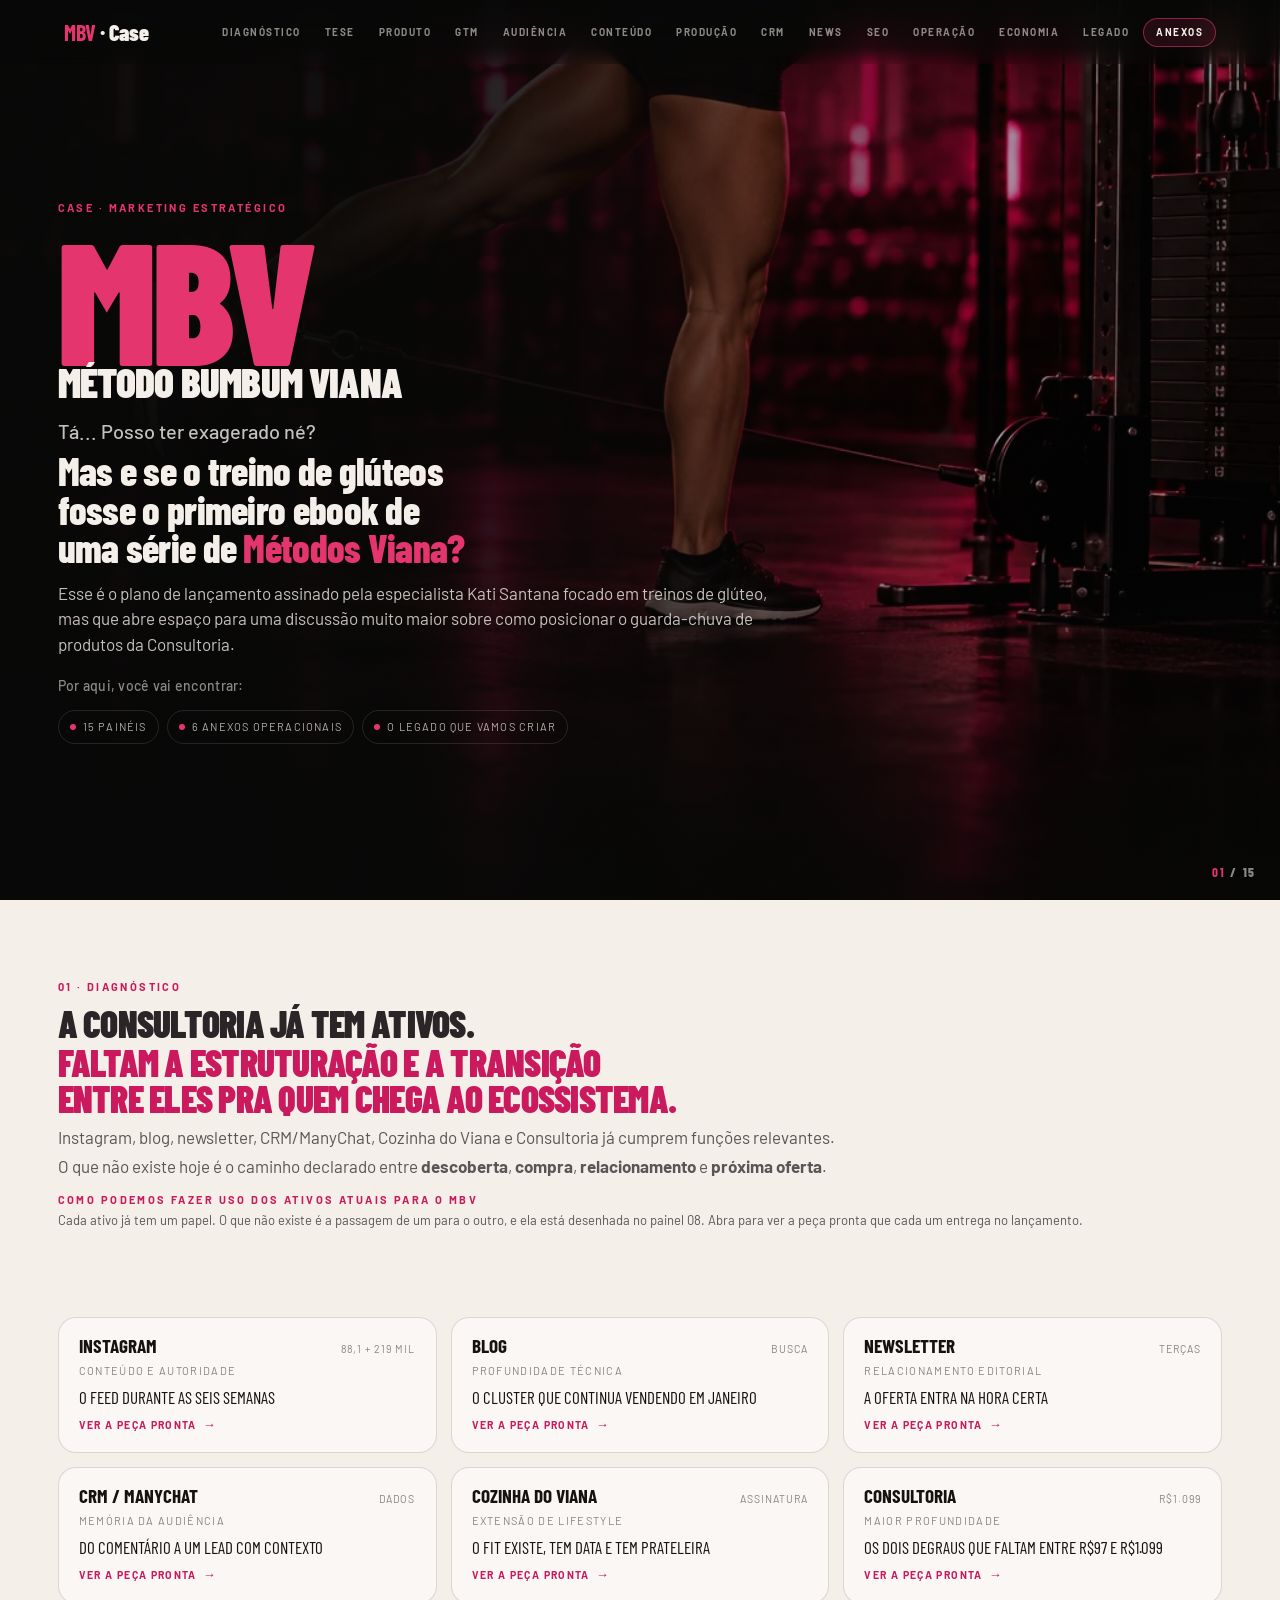
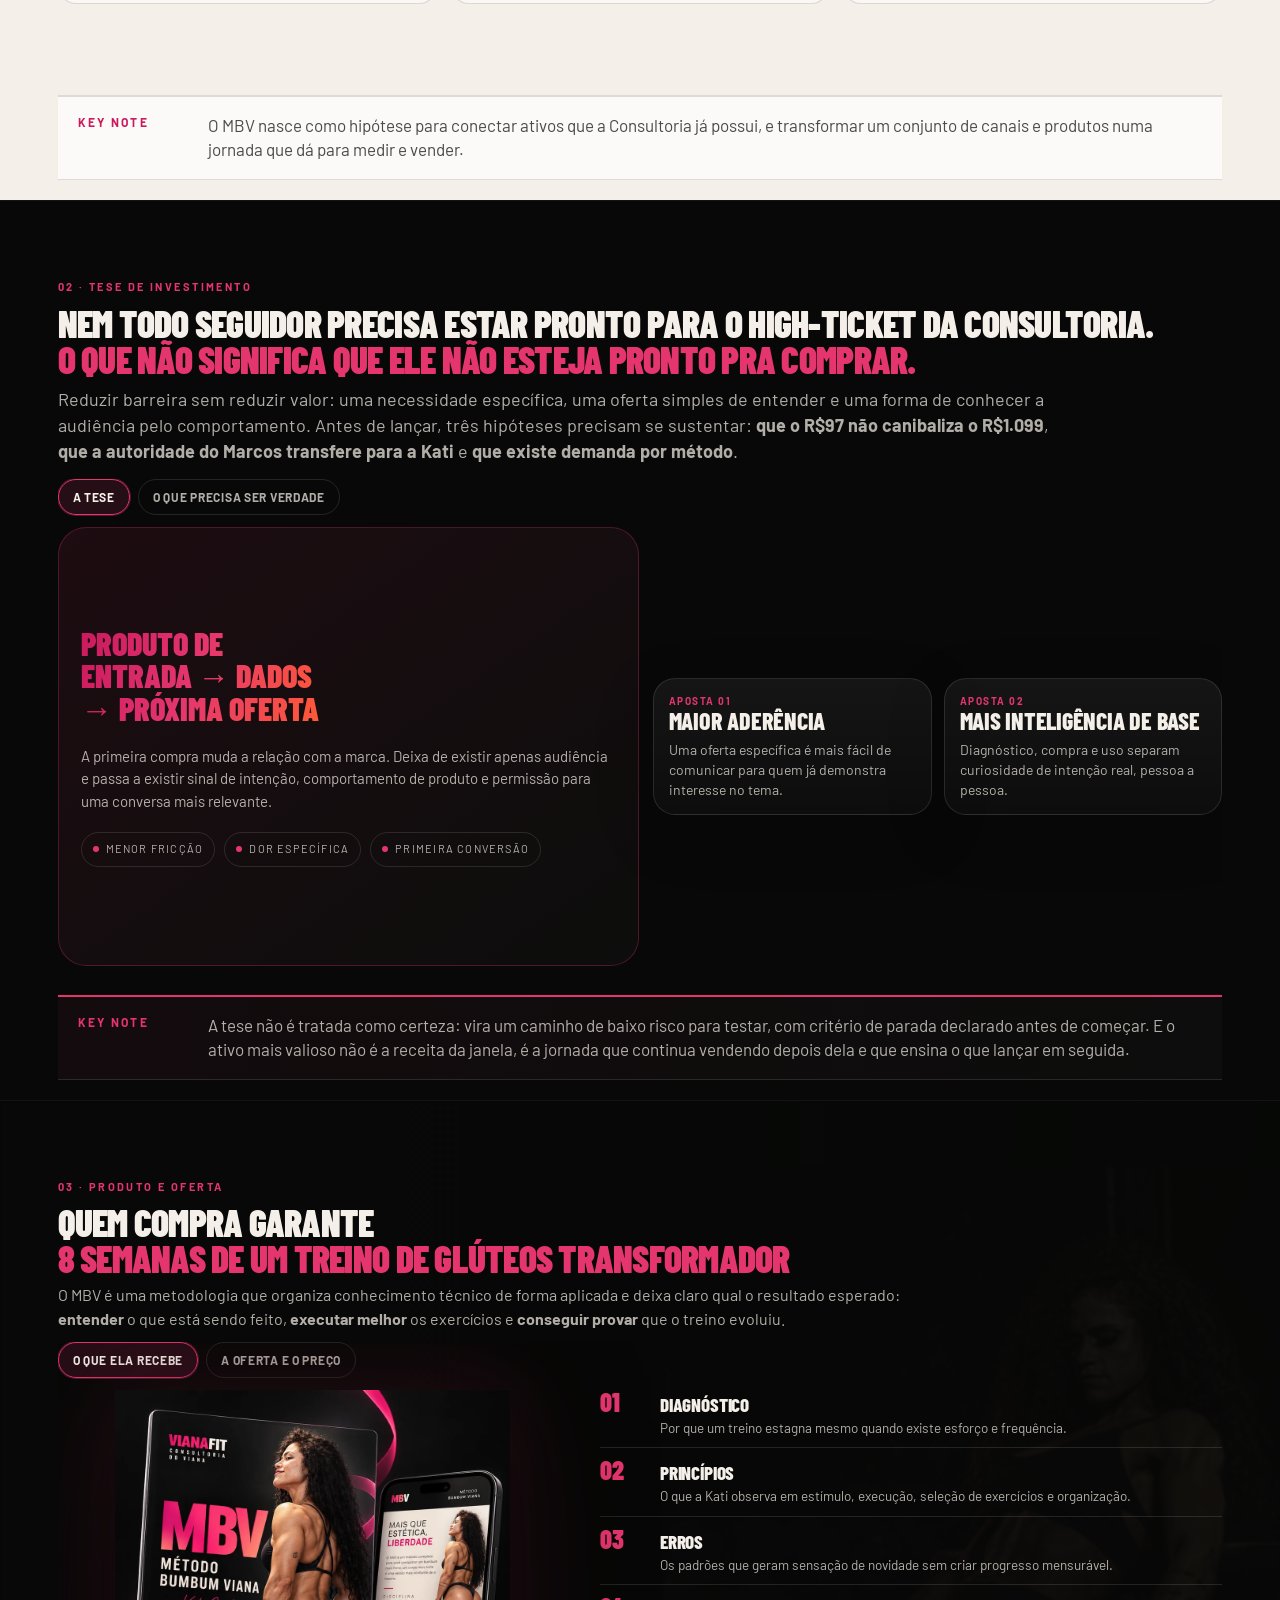
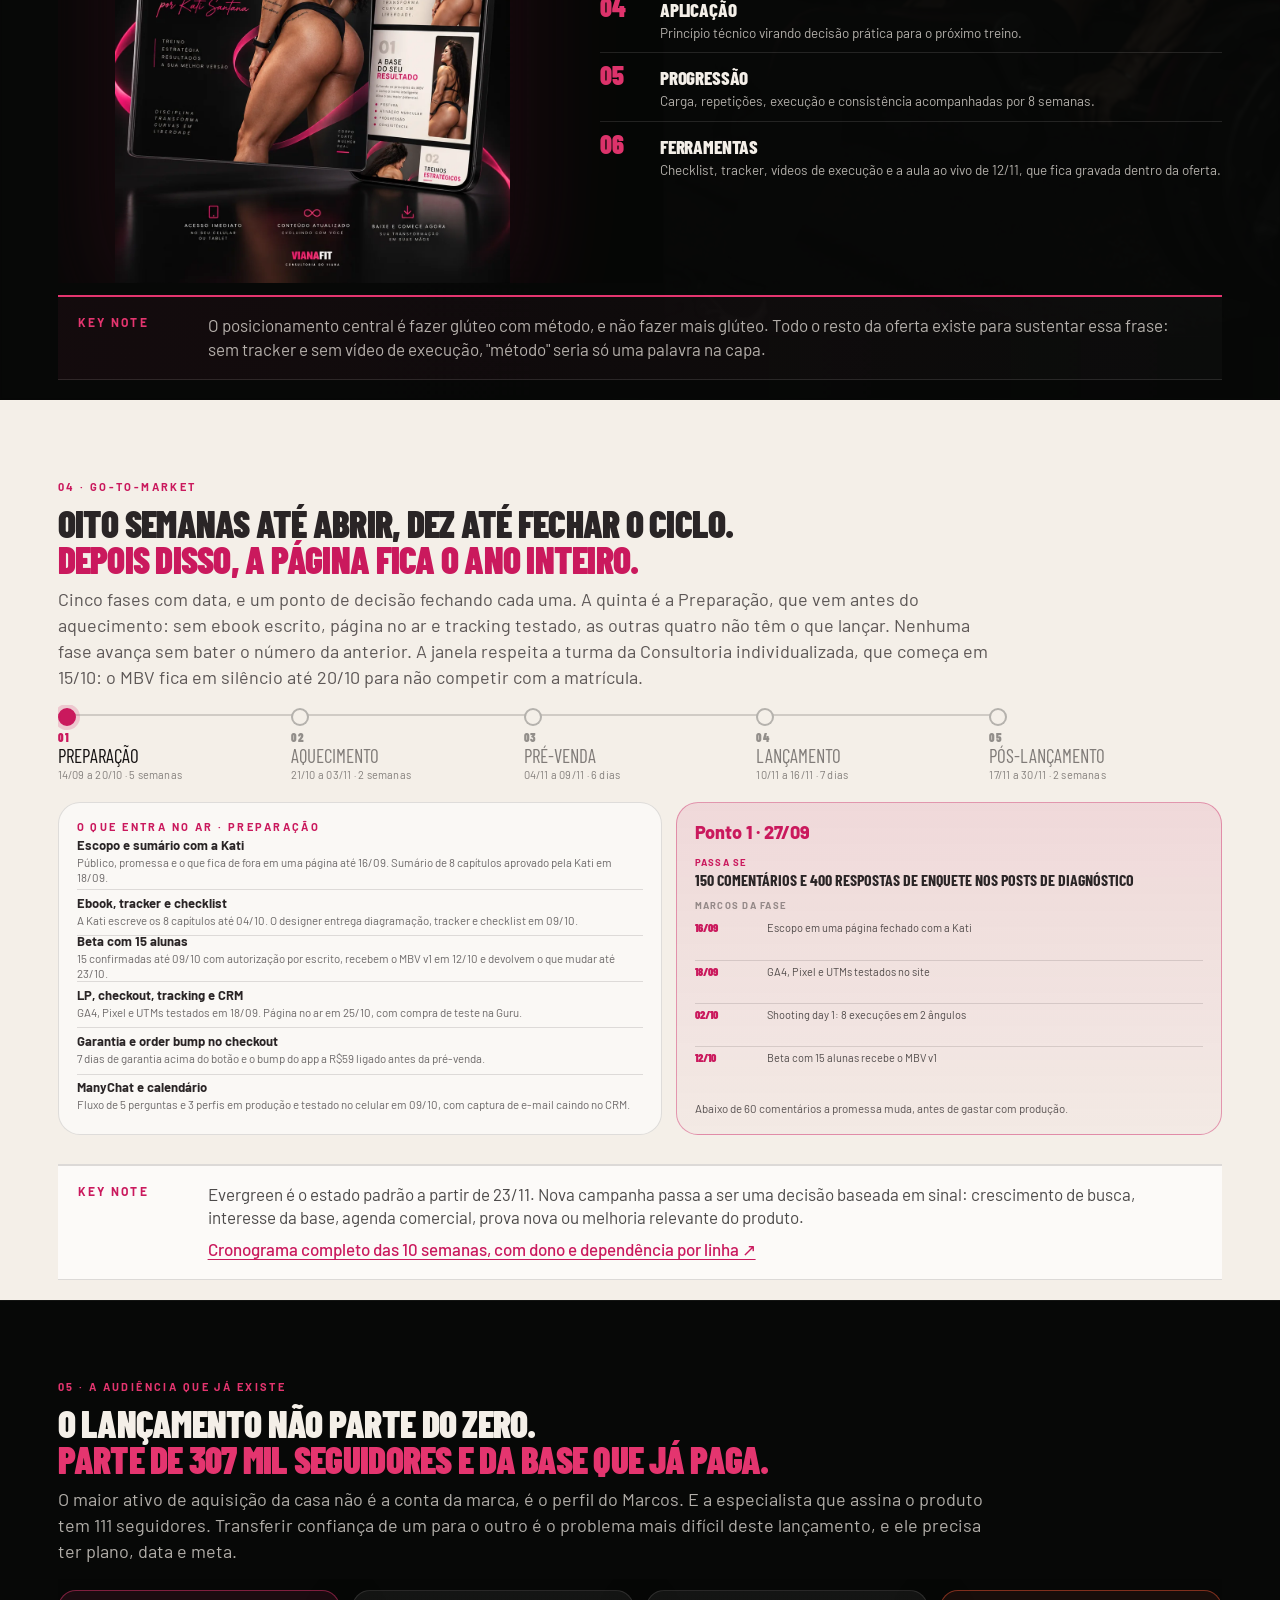
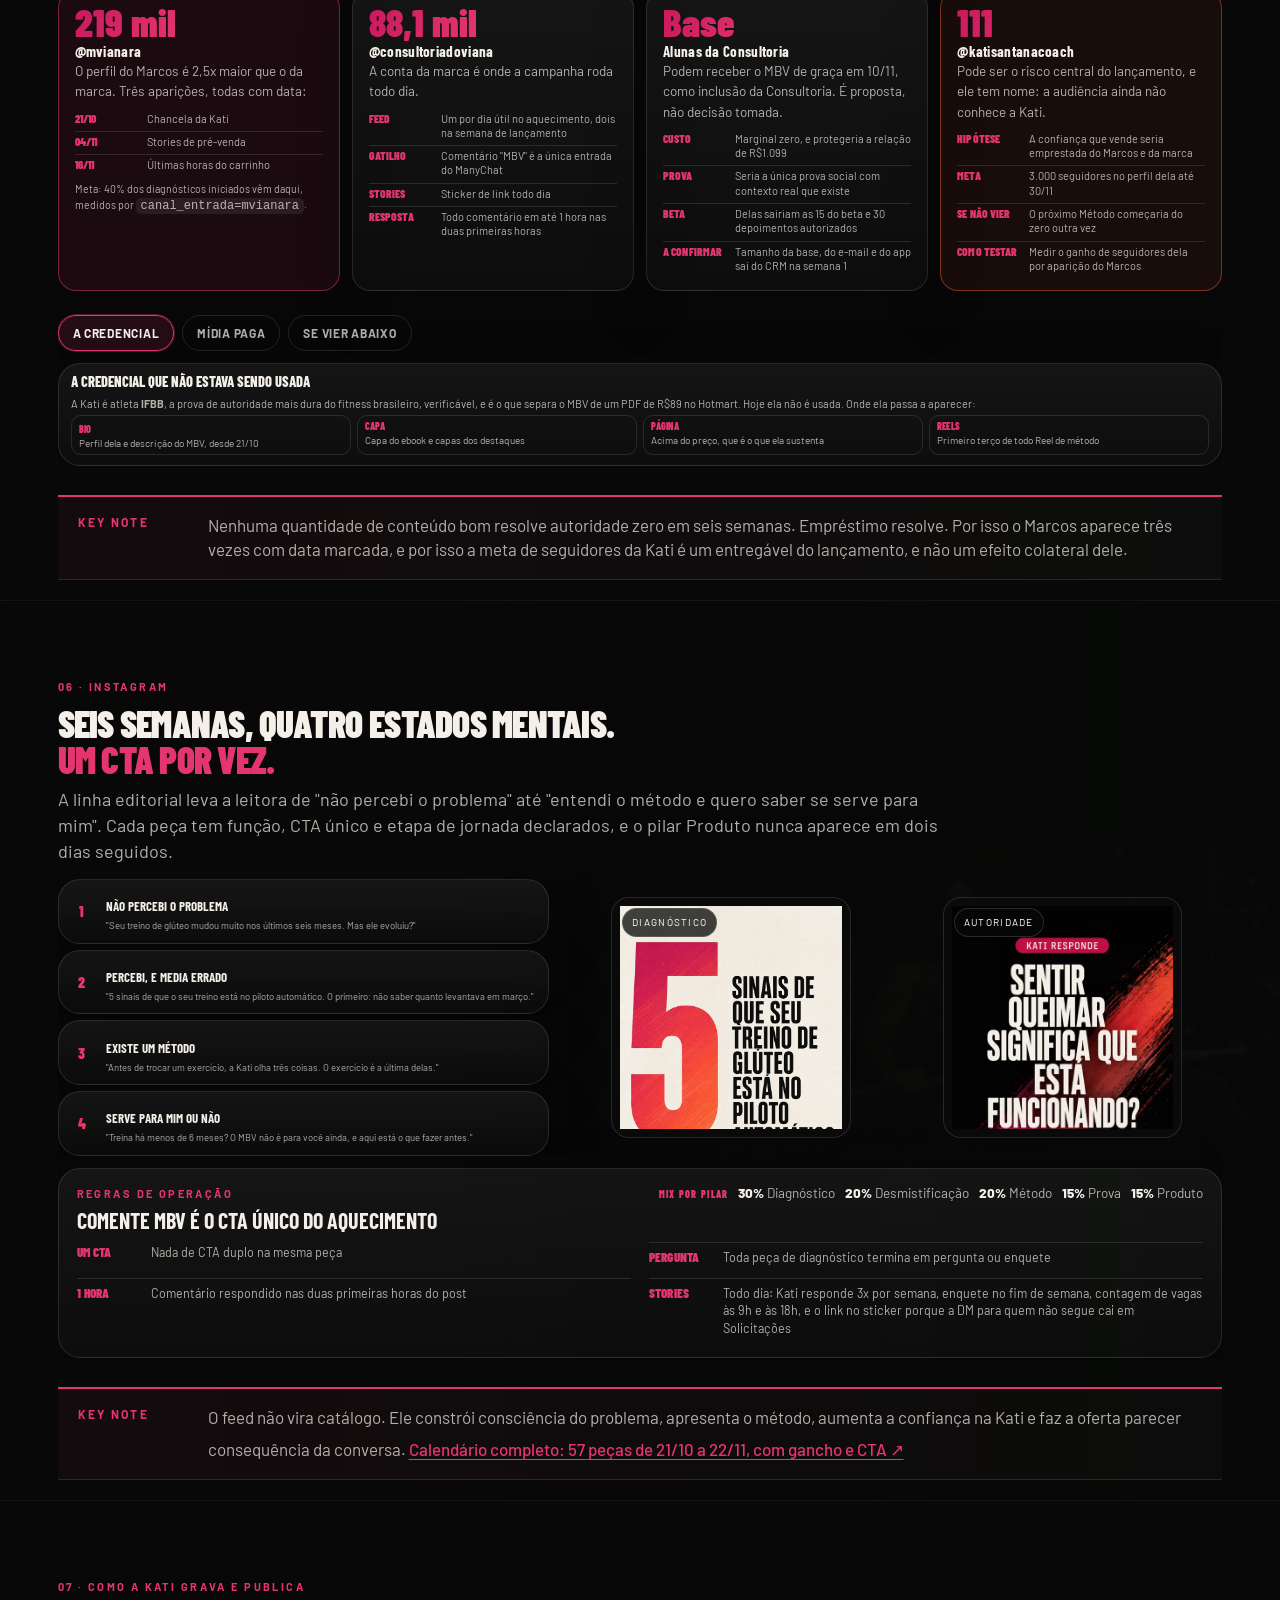
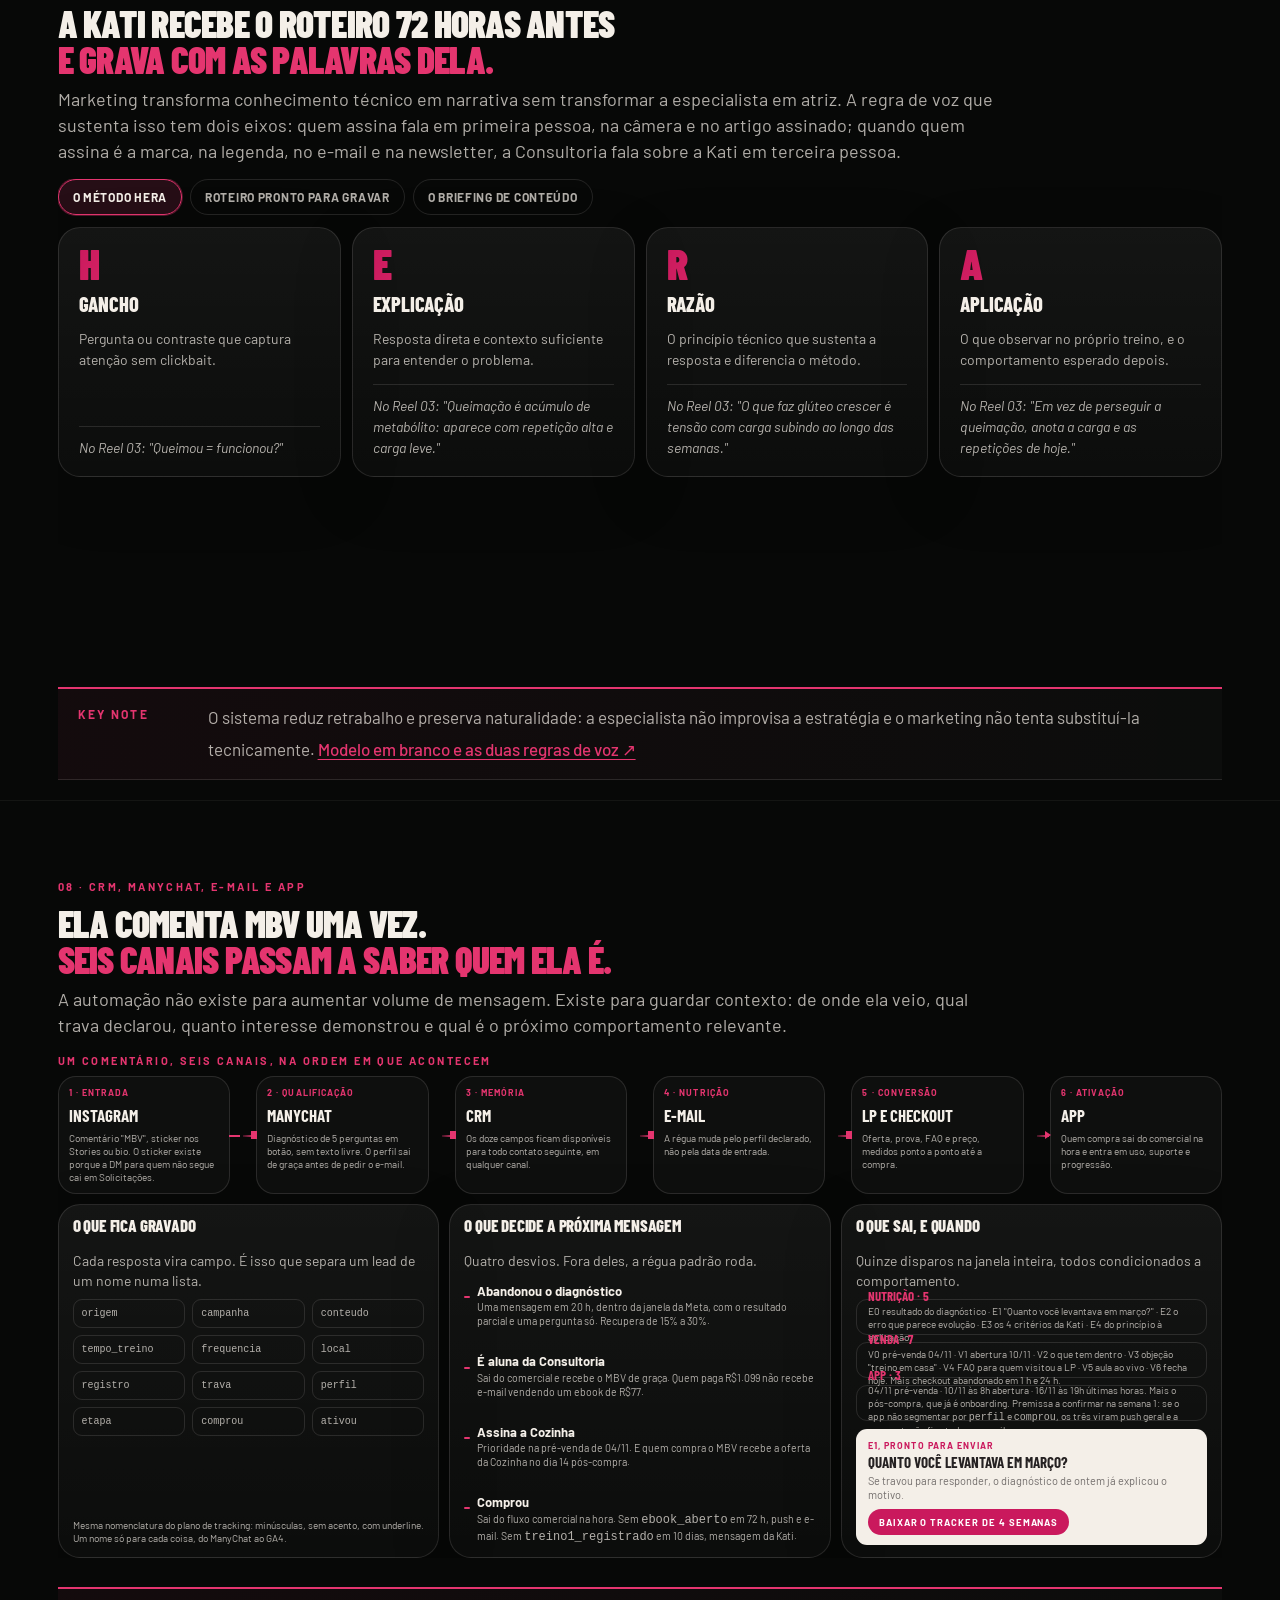
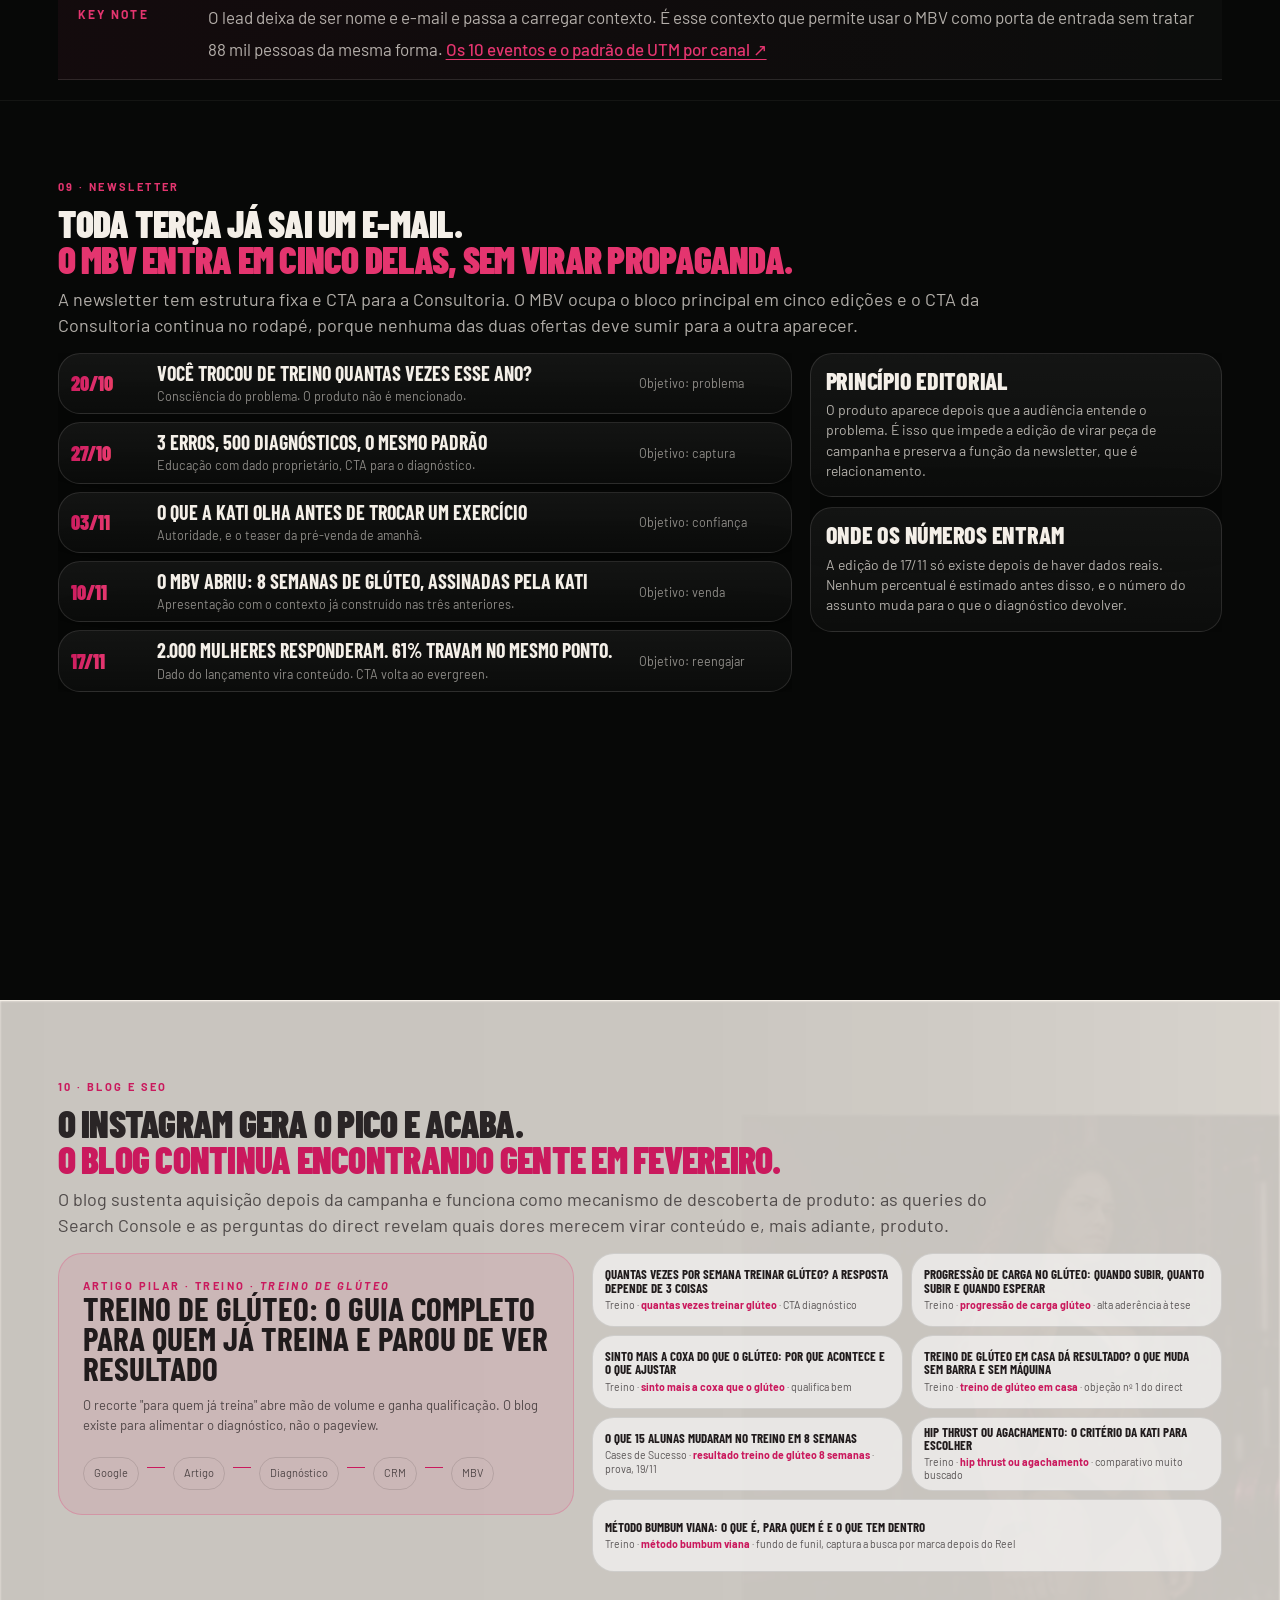
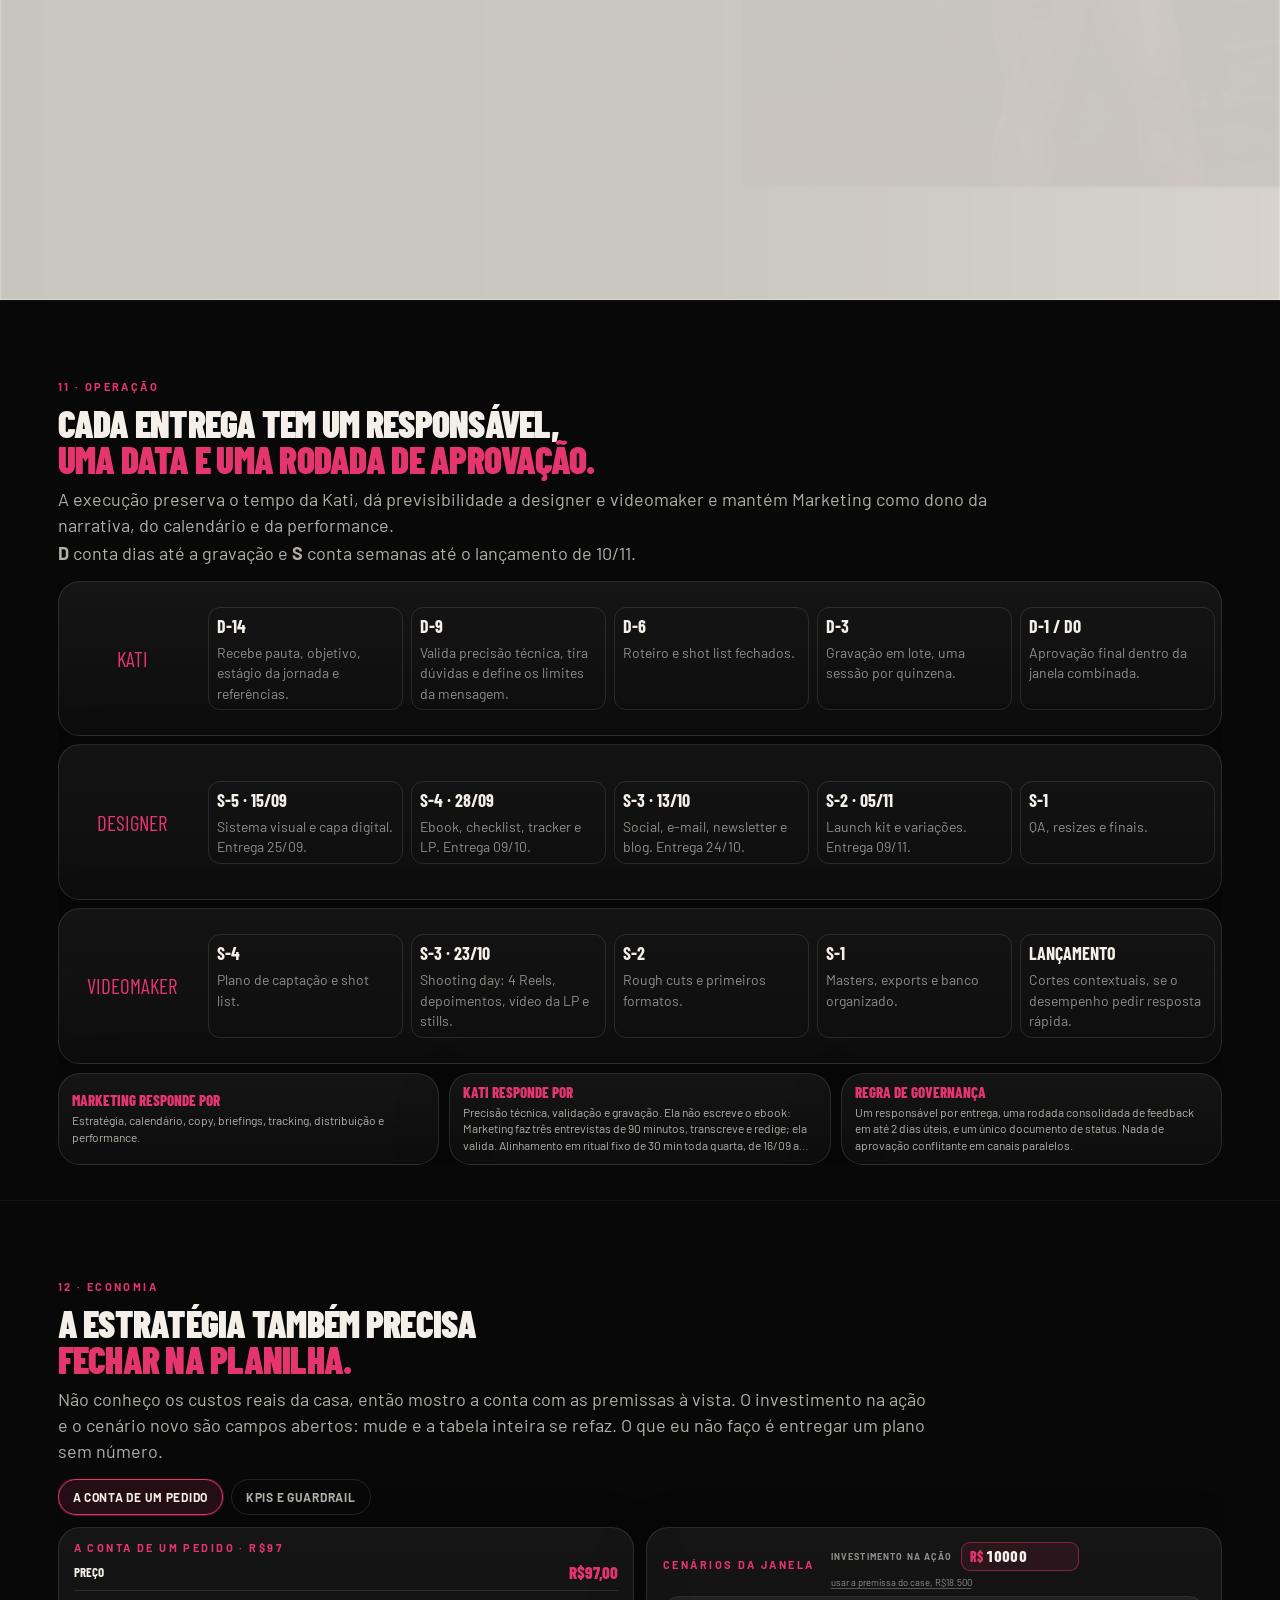
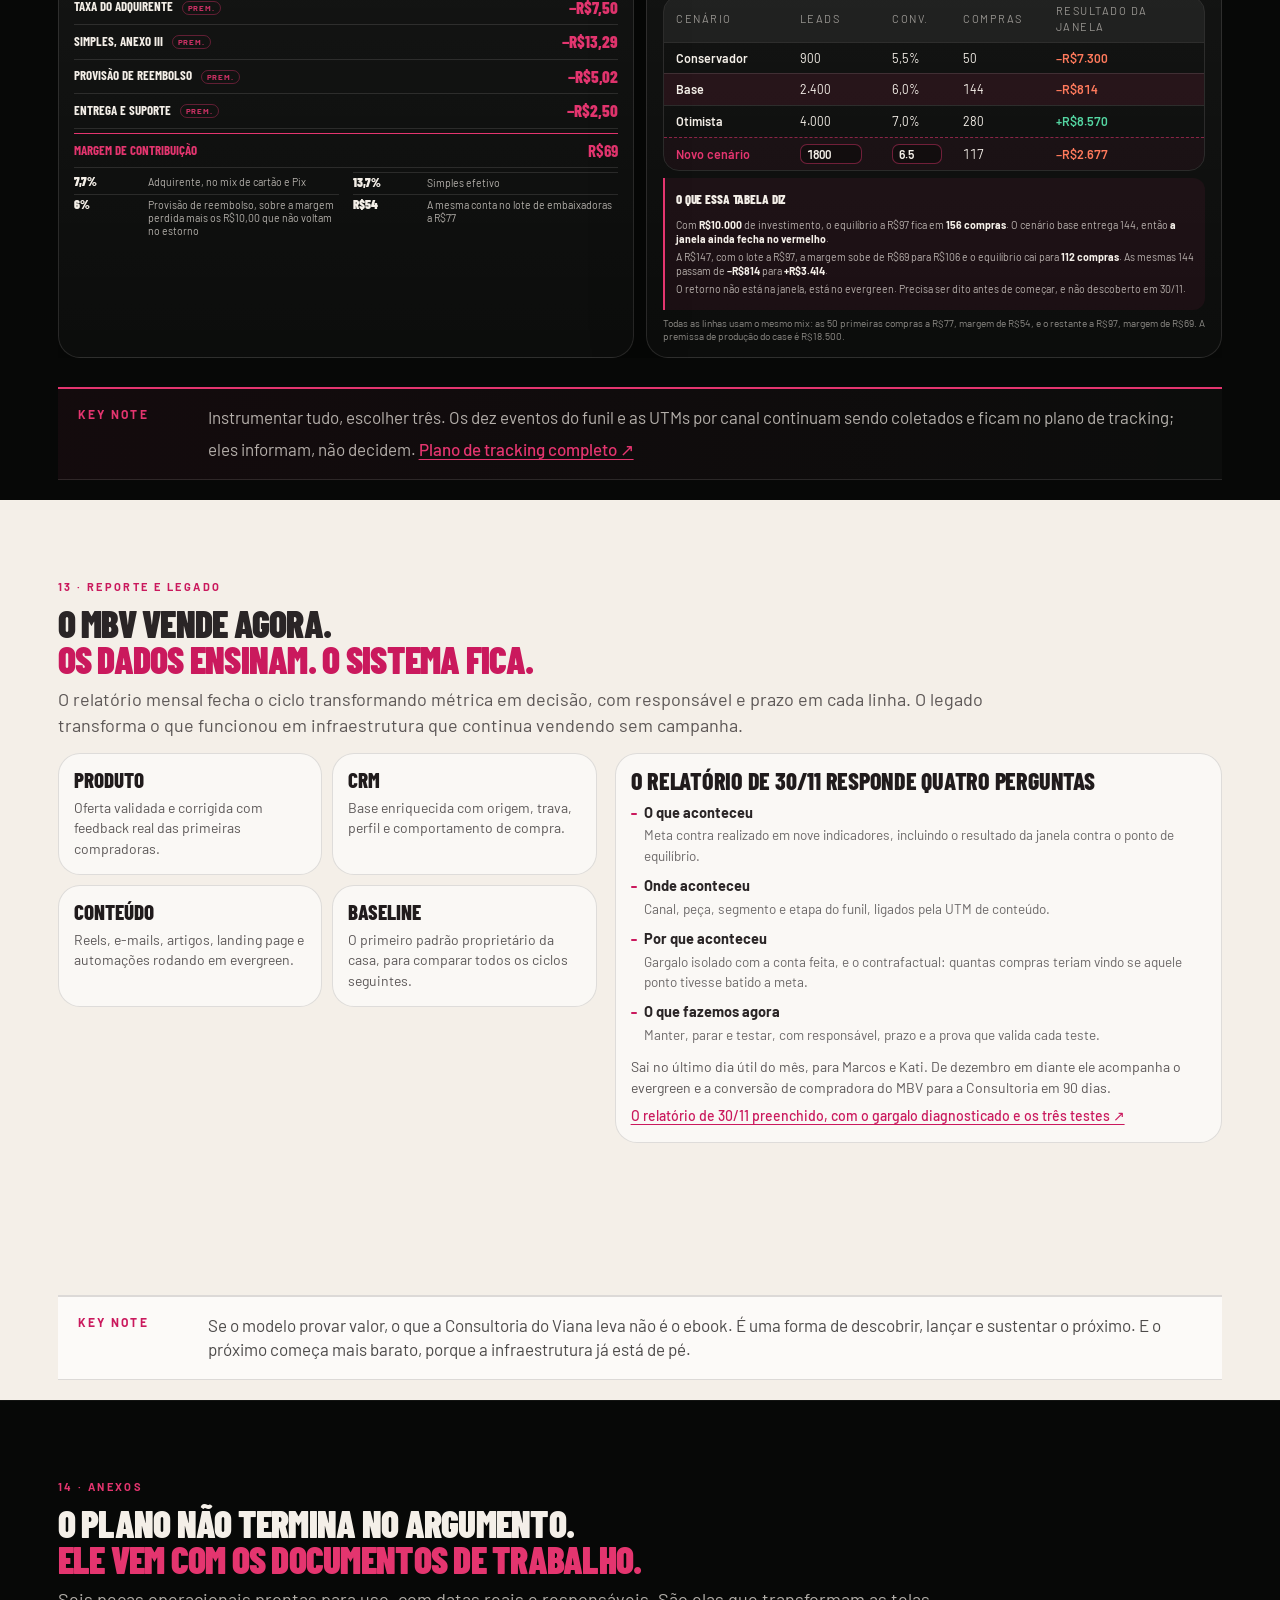
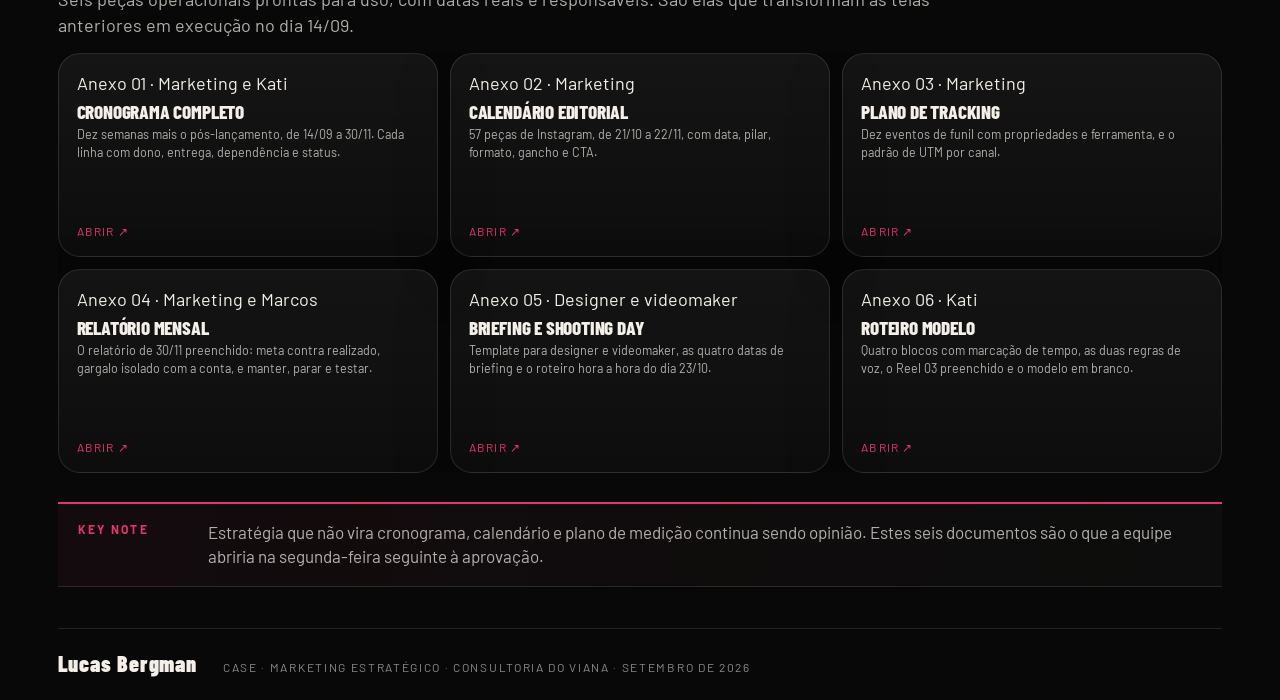
==== index.html @ 466f4391 "Revisao painel a painel: tabela de cenarios interativa e 7 divergencias fechadas Painel 13, o item m" ====
<!doctype html>
<html lang="pt-BR">
<head>
<meta charset="utf-8">
<meta name="viewport" content="width=device-width,initial-scale=1,viewport-fit=cover">
<title>MBV · Método Bumbum Viana · Case de Marketing Estratégico</title>
<meta name="description" content="Plano de lançamento do MBV, o Método Bumbum Viana, para a Consultoria do Viana. Case de Lucas Bergman, 2026.">
<meta name="robots" content="noindex,nofollow">
<meta name="theme-color" content="#070807">
<link rel="icon" href="data:image/svg+xml,%3Csvg xmlns='http://www.w3.org/2000/svg' viewBox='0 0 100 100'%3E%3Crect width='100' height='100' rx='22' fill='%23070807'/%3E%3Cpath d='M50 29C42 18 25 19 18 34 10 53 20 78 37 83c7 2 12-2 13-10 1 8 6 12 13 10 17-5 27-30 19-49-7-15-24-16-32-5Z' fill='%23CA195D'/%3E%3Cpath d='M50 29c1-9 7-15 17-17' fill='none' stroke='%23E4356F' stroke-width='5' stroke-linecap='round'/%3E%3Cpath d='M50 39v35' fill='none' stroke='%23070807' stroke-opacity='.35' stroke-width='4' stroke-linecap='round'/%3E%3C/svg%3E">
<link rel="preconnect" href="https://fonts.googleapis.com">
<link rel="preconnect" href="https://fonts.gstatic.com" crossorigin>
<link href="https://fonts.googleapis.com/css2?family=Barlow+Condensed:wght@700;800;900&family=Barlow:wght@400;500;700&display=swap" rel="stylesheet">
<link rel="stylesheet" href="case.css">
</head>
<body>
<div id="progress"></div>
<header class="topbar">
  <a class="brand" href="#s01"><b>MBV</b> · Case</a>
  <nav class="nav" aria-label="Seções do case">
    <a href="#s02">Diagnóstico</a>
    <a href="#s03">Tese</a>
    <a href="#s04">Produto</a>
    <a href="#s05">GTM</a>
    <a href="#s06">Audiência</a>
    <a href="#s07">Conteúdo</a>
    <a href="#s08">Produção</a>
    <a href="#s09">CRM</a>
    <a href="#s10">News</a>
    <a href="#s11">SEO</a>
    <a href="#s12">Operação</a>
    <a href="#s13">Economia</a>
    <a href="#s14">Legado</a>
    <a href="#anexos" class="nav-anexos">Anexos</a>
  </nav>
</header>
<div class="counter"><b id="current">01</b> / 15</div>
<main id="deck">
<section class="panel hero hero-full" id="s01" data-slide="01">
  <div class="hero-full-bg" aria-hidden="true"><picture>
    <source media="(max-width:860px)" srcset="img/mbv/capa-vertical.webp" width="1024" height="1536">
    <img src="img/mbv/capa-horizontal.webp" width="1672" height="941" alt="" fetchpriority="high">
  </picture></div>
  <div class="wrap">
    <div class="hero-full-copy">
      <p class="eyebrow">Case · Marketing Estratégico</p>
      <div class="hero-lockup hero-lockup-full"><h1>MBV</h1><p class="hero-title">Método Bumbum Viana</p></div>
      <p class="hero-provocation hero-provocation-v2"><span class="hero-softline">Tá... Posso ter exagerado né?</span><strong class="hero-question">Mas e se o treino de glúteos fosse o primeiro ebook de uma série de <span class="pink-word">Métodos Viana?</span></strong></p>
      <p class="sub hero-sub-v2">Esse é o plano de lançamento assinado pela especialista Kati Santana focado em treinos de glúteo, mas que abre espaço para uma discussão muito maior sobre como posicionar o guarda-chuva de produtos da Consultoria.</p>
      <p class="hero-leadin">Por aqui, você vai encontrar:</p>
      <div class="tags"><span class="tag">15 painéis</span><span class="tag">6 anexos operacionais</span><span class="tag">O legado que vamos criar</span></div>
    </div>
  </div>
</section>

<section class="panel paper" id="s02" data-slide="02">
  <div class="wrap">
    <div class="intro"><p class="eyebrow">01 · Diagnóstico</p><h2><span class="diag-line-1">A Consultoria já tem ativos.</span><span class="pink diag-line-2">Faltam a estruturação e a transição entre eles pra quem chega ao ecossistema.</span></h2><p class="sub">Instagram, blog, newsletter, CRM/ManyChat, Cozinha do Viana e Consultoria já cumprem funções relevantes.<span class="diag-sub-line">O que não existe hoje é o caminho declarado entre <b>descoberta</b>, <b>compra</b>, <b>relacionamento</b> e <b>próxima oferta</b>.</span></p></div>
    <div class="content"><div class="galeria">
      <div class="galeria-head">
        <span class="eyebrow">Como podemos fazer uso dos ativos atuais para o MBV</span>
        <p class="caption">Cada ativo já tem um papel. O que não existe é a passagem de um para o outro, e ela está desenhada no painel 08. Abra para ver a peça pronta que cada um entrega no lançamento.</p>
      </div>
      <div class="galeria-chips">
        <button class="chip asset-trigger" type="button" data-asset="instagram">
          <span class="chip-topo"><strong>Instagram</strong><span class="chip-metrica">88,1 + 219 mil</span></span>
          <span class="chip-papel">Conteúdo e autoridade</span>
          <span class="chip-titulo">O feed durante as seis semanas</span>
          <span class="chip-abrir">Ver a peça pronta</span>
        </button>
        <button class="chip asset-trigger" type="button" data-asset="blog">
          <span class="chip-topo"><strong>Blog</strong><span class="chip-metrica">Busca</span></span>
          <span class="chip-papel">Profundidade técnica</span>
          <span class="chip-titulo">O cluster que continua vendendo em janeiro</span>
          <span class="chip-abrir">Ver a peça pronta</span>
        </button>
        <button class="chip asset-trigger" type="button" data-asset="newsletter">
          <span class="chip-topo"><strong>Newsletter</strong><span class="chip-metrica">Terças</span></span>
          <span class="chip-papel">Relacionamento editorial</span>
          <span class="chip-titulo">A oferta entra na hora certa</span>
          <span class="chip-abrir">Ver a peça pronta</span>
        </button>
        <button class="chip asset-trigger" type="button" data-asset="crm">
          <span class="chip-topo"><strong>CRM / ManyChat</strong><span class="chip-metrica">Dados</span></span>
          <span class="chip-papel">Memória da audiência</span>
          <span class="chip-titulo">Do comentário a um lead com contexto</span>
          <span class="chip-abrir">Ver a peça pronta</span>
        </button>
        <button class="chip asset-trigger" type="button" data-asset="cozinha">
          <span class="chip-topo"><strong>Cozinha do Viana</strong><span class="chip-metrica">Assinatura</span></span>
          <span class="chip-papel">Extensão de lifestyle</span>
          <span class="chip-titulo">O fit existe, tem data e tem prateleira</span>
          <span class="chip-abrir">Ver a peça pronta</span>
        </button>
        <button class="chip asset-trigger" type="button" data-asset="consultoria">
          <span class="chip-topo"><strong>Consultoria</strong><span class="chip-metrica">R$1.099</span></span>
          <span class="chip-papel">Maior profundidade</span>
          <span class="chip-titulo">Os dois degraus que faltam entre R$97 e R$1.099</span>
          <span class="chip-abrir">Ver a peça pronta</span>
        </button>
      </div>
      <div class="palco-modal" id="s02Modal" role="dialog" aria-modal="true" aria-label="Peça pronta do ativo escolhido" hidden>
        <div class="palco-modal-caixa">
          <div class="palco-modal-topo">
            <div class="palco-modal-menu" role="tablist" aria-label="Ativos da Consultoria">
            <button class="palco-menu-item asset-trigger" type="button" role="tab" aria-selected="false" data-asset="instagram">Instagram</button>
            <button class="palco-menu-item asset-trigger" type="button" role="tab" aria-selected="false" data-asset="blog">Blog</button>
            <button class="palco-menu-item asset-trigger" type="button" role="tab" aria-selected="false" data-asset="newsletter">Newsletter</button>
            <button class="palco-menu-item asset-trigger" type="button" role="tab" aria-selected="false" data-asset="crm">CRM / ManyChat</button>
            <button class="palco-menu-item asset-trigger" type="button" role="tab" aria-selected="false" data-asset="cozinha">Cozinha do Viana</button>
            <button class="palco-menu-item asset-trigger" type="button" role="tab" aria-selected="false" data-asset="consultoria">Consultoria</button>
            </div>
            <button class="palco-fechar" type="button" data-fechar-palco aria-label="Fechar a peça">&#10005;</button>
          </div>
          <div class="galeria-palco" id="assetInlinePreview" aria-live="polite"></div>
        </div>
      </div>
    </div></div>
    <div class="keynote"><b>Key note</b><span>O MBV nasce como hipótese para conectar ativos que a Consultoria já possui, e transformar um conjunto de canais e produtos numa jornada que dá para medir e vender.</span></div>
  </div>
</section>

<section class="panel" id="s03" data-slide="03">
  <div class="wrap">
    <div class="intro"><p class="eyebrow">02 · Tese de investimento</p><h2><span class="thesis-title-line">Nem todo seguidor precisa estar pronto para o high-ticket da Consultoria.</span><span class="pink thesis-title-line">O que não significa que ele não esteja pronto pra comprar.</span></h2><p class="sub">Reduzir barreira sem reduzir valor: uma necessidade específica, uma oferta simples de entender e uma forma de conhecer a audiência pelo comportamento. Antes de lançar, três hipóteses precisam se sustentar: <b>que o R$97 não canibaliza o R$1.099</b>, <b>que a autoridade do Marcos transfere para a Kati</b> e <b>que existe demanda por método</b>.</p></div>
    <div class="content"><div class="camadas">
      <div class="camadas-tabs" role="tablist" aria-label="Camadas da tese">
        <button class="camada-tab is-active" type="button" role="tab" aria-selected="true" data-alvo="tese">A tese</button>
        <button class="camada-tab" type="button" role="tab" aria-selected="false" data-alvo="legado">O que precisa ser verdade</button>
      </div>
      <div class="camadas-corpo">

      <div class="camada is-active" data-camada="tese"><div class="thesis-grid">
        <article class="thesis-main"><div class="big">Produto de entrada → dados → próxima oferta</div><p>A primeira compra muda a relação com a marca. Deixa de existir apenas audiência e passa a existir sinal de intenção, comportamento de produto e permissão para uma conversa mais relevante.</p><div class="tags"><span class="tag">Menor fricção</span><span class="tag">Dor específica</span><span class="tag">Primeira conversão</span></div></article>
        <div class="thesis-points">
          <article class="card"><div class="mini">Aposta 01</div><h3>Maior aderência</h3><p>Uma oferta específica é mais fácil de comunicar para quem já demonstra interesse no tema.</p></article>
          <article class="card"><div class="mini">Aposta 02</div><h3>Mais inteligência de base</h3><p>Diagnóstico, compra e uso separam curiosidade de intenção real, pessoa a pessoa.</p></article>
        </div>
      </div></div>

      <div class="camada" data-camada="legado"><div class="steps">
        <article class="step"><div class="num">01</div><div class="label">Canibalização</div><div><h3>O de R$97 não come o de R$1.099</h3><p>Um resolve com pessoa acompanhando, o outro resolve sozinha. A prova é a conversão do MBV para a Consultoria em 90 dias, meta de 5%. Abaixo disso, o degrau puxou para baixo e o preço sobe.</p></div></article>
        <div class="connector"></div>
        <article class="step"><div class="num">02</div><div class="label">Autoridade</div><div><h3>A confiança do Marcos passa para a Kati</h3><p>É a hipótese mais frágil do plano. Se as três aparições dele não moverem o perfil dela nem o diagnóstico, produto assinado por especialista não se sustenta, e o próximo Método volta a depender só dele.</p></div></article>
        <div class="connector"></div>
        <article class="step"><div class="num">03</div><div class="label">Demanda</div><div><h3>Existe fila para glúteo com método</h3><p>Não mais um treino de glúteo, que já tem de sobra. O teste são os 150 comentários e as 400 respostas de enquete do portão de 27/09, antes de gastar com produção.</p></div></article>
        <div class="connector"></div>
        <aside class="opportunity"><div class="mini">Critério de parada</div><h3>O que invalida a tese</h3><p>Menos de 60 comentários nos posts de diagnóstico em setembro, ou lote de embaixadoras que não esgota em 72 horas. Aí o problema é a hipótese, não a execução, e o plano para antes da produção cara.</p></aside>
      </div></div>

      </div>
    </div></div>
    <div class="keynote"><b>Key note</b><span>A tese não é tratada como certeza: vira um caminho de baixo risco para testar, com critério de parada declarado antes de começar. E o ativo mais valioso não é a receita da janela, é a jornada que continua vendendo depois dela e que ensina o que lançar em seguida.</span></div>
  </div>
</section>

<section class="panel" id="s04" data-slide="04">
  <div class="wrap">
    <div class="intro"><p class="eyebrow">03 · Produto e oferta</p><h2><span class="product-title-white">Quem compra garante</span><span class="pink product-title-pink">8 semanas de um treino de glúteos transformador</span></h2><p class="sub">O MBV é uma metodologia que organiza conhecimento técnico de forma aplicada e deixa claro qual o resultado esperado:<span class="product-sub-line"><b>entender</b> o que está sendo feito, <b>executar melhor</b> os exercícios e <b>conseguir provar</b> que o treino evoluiu.</span></p></div>
    <div class="content"><div class="camadas">
      <div class="camadas-tabs" role="tablist" aria-label="Camadas do produto">
        <button class="camada-tab is-active" type="button" role="tab" aria-selected="true" data-alvo="produto">O que ela recebe</button>
        <button class="camada-tab" type="button" role="tab" aria-selected="false" data-alvo="oferta">A oferta e o preço</button>
      </div>
      <div class="camadas-corpo">

      <div class="camada is-active" data-camada="produto"><div class="vitrine">
        <figure class="vitrine-peca">
          <img src="img/mbv/mockup-digital.webp" width="1000" height="1250" alt="A capa do MBV em um tablet e o método aberto em um smartphone" loading="lazy" decoding="async">
        </figure>
        <div class="vitrine-info">
          <ol class="entrega-lista">
        <li class="entrega"><span class="entrega-n">01</span><div><h3>Diagnóstico</h3><p>Por que um treino estagna mesmo quando existe esforço e frequência.</p></div></li>
        <li class="entrega"><span class="entrega-n">02</span><div><h3>Princípios</h3><p>O que a Kati observa em estímulo, execução, seleção de exercícios e organização.</p></div></li>
        <li class="entrega"><span class="entrega-n">03</span><div><h3>Erros</h3><p>Os padrões que geram sensação de novidade sem criar progresso mensurável.</p></div></li>
        <li class="entrega"><span class="entrega-n">04</span><div><h3>Aplicação</h3><p>Princípio técnico virando decisão prática para o próximo treino.</p></div></li>
        <li class="entrega"><span class="entrega-n">05</span><div><h3>Progressão</h3><p>Carga, repetições, execução e consistência acompanhadas por 8 semanas.</p></div></li>
        <li class="entrega"><span class="entrega-n">06</span><div><h3>Ferramentas</h3><p>Checklist, tracker, vídeos de execução e a aula ao vivo de 12/11, que fica gravada dentro da oferta.</p></div></li>
        </ol>
        </div>
      </div></div>

      <div class="camada" data-camada="oferta">
      <div class="price-strip">
      <article class="price-block"><div class="mini">Sugestão de preço</div><b>R$97</b><span>Preço cheio, a partir de 10/11, com 7 dias de garantia e order bump do app a R$59 no checkout.</span><ul class="topicos topicos--publico"><li><b>É para</b>Quem treina há mais de 6 meses, tem academia e não sabe dizer quanto levantava em março</li><li><b>Não é para</b>Quem começou agora. Esse bloco fica acima do preço na página, e não no FAQ</li></ul></article>
      <article class="price-block price-block--hi"><div class="mini">Lote de embaixadoras</div><b>R$77</b><span>50 vagas na pré-venda de 04/11, para lista de espera, alunas e assinantes da Cozinha.</span></article>
      <article class="price-block"><div class="mini">Por que não R$79</div><b>Não é PDF</b><span>Três concorrentes diretos, todos na Hotmart para tráfego frio.</span><ul class="topicos topicos--conc"><li><b>R$89</b>The Magic Glute</li><li><b>R$72</b>Carla Santos</li><li><b>R$29</b>Planilha Ênfase</li></ul><span>Dois já entregam vídeo, então vídeo não diferencia. Nenhum tem <em>tracker de carga</em>, <em>aula ao vivo</em> e assinatura de atleta IFBB, e nenhum vende para 307 mil seguidores próprios.</span></article>
      <article class="price-block"><div class="mini">Decisão em aberto</div><b>R$147?</b><span>A R$97 a margem é R$69 por pedido; a R$147 ela sobe para R$106. É a decisão comercial de maior impacto do plano, e ela é do Marcos. A conta dos dois cenários está no painel de Economia, com o investimento editável.</span></article>
    </div></div>
      </div>

      </div>
    </div></div>
    <div class="keynote"><b>Key note</b><span>O posicionamento central é fazer glúteo com método, e não fazer mais glúteo. Todo o resto da oferta existe para sustentar essa frase: sem tracker e sem vídeo de execução, "método" seria só uma palavra na capa.</span></div>
  </div>
</section>
<section class="panel paper" id="s05" data-slide="05">
  <div class="wrap">
    <div class="intro"><p class="eyebrow">04 · Go-to-market</p><h2><span>Oito semanas até abrir, dez até fechar o ciclo.</span><span class="pink">Depois disso, a página fica o ano inteiro.</span></h2><p class="sub">Cinco fases com data, e um ponto de decisão fechando cada uma. A quinta é a Preparação, que vem antes do aquecimento: sem ebook escrito, página no ar e tracking testado, as outras quatro não têm o que lançar. Nenhuma fase avança sem bater o número da anterior. A janela respeita a turma da Consultoria individualizada, que começa em 15/10: o MBV fica em silêncio até 20/10 para não competir com a matrícula.</p></div>
    <div class="content"><div class="camadas camadas--trilho">
      <div class="camadas-tabs lt-trilho" role="tablist" aria-label="Fases do go-to-market">
        <button class="camada-tab lt-marco is-active" type="button" role="tab" aria-selected="true" data-alvo="f1">
          <span class="lt-num">01</span>
          <span class="lt-nome">Preparação</span>
          <span class="lt-data">14/09 a 20/10 · 5 semanas</span>
        </button>
        <button class="camada-tab lt-marco" type="button" role="tab" aria-selected="false" data-alvo="f2">
          <span class="lt-num">02</span>
          <span class="lt-nome">Aquecimento</span>
          <span class="lt-data">21/10 a 03/11 · 2 semanas</span>
        </button>
        <button class="camada-tab lt-marco" type="button" role="tab" aria-selected="false" data-alvo="f3">
          <span class="lt-num">03</span>
          <span class="lt-nome">Pré-venda</span>
          <span class="lt-data">04/11 a 09/11 · 6 dias</span>
        </button>
        <button class="camada-tab lt-marco" type="button" role="tab" aria-selected="false" data-alvo="f4">
          <span class="lt-num">04</span>
          <span class="lt-nome">Lançamento</span>
          <span class="lt-data">10/11 a 16/11 · 7 dias</span>
        </button>
        <button class="camada-tab lt-marco" type="button" role="tab" aria-selected="false" data-alvo="f5">
          <span class="lt-num">05</span>
          <span class="lt-nome">Pós-lançamento</span>
          <span class="lt-data">17/11 a 30/11 · 2 semanas</span>
        </button>
      </div>
      <div class="camadas-corpo">
      <div class="camada is-active" data-camada="f1">
        <div class="lt-fase">
          <article class="card lt-entregas">
            <div class="eyebrow">O que entra no ar · Preparação</div>
            <ul>
              <li><b>Escopo e sumário com a Kati</b><span>Público, promessa e o que fica de fora em uma página até 16/09. Sumário de 8 capítulos aprovado pela Kati em 18/09.</span></li>
              <li><b>Ebook, tracker e checklist</b><span>A Kati escreve os 8 capítulos até 04/10. O designer entrega diagramação, tracker e checklist em 09/10.</span></li>
              <li><b>Beta com 15 alunas</b><span>15 confirmadas até 09/10 com autorização por escrito, recebem o MBV v1 em 12/10 e devolvem o que mudar até 23/10.</span></li>
              <li><b>LP, checkout, tracking e CRM</b><span>GA4, Pixel e UTMs testados em 18/09. Página no ar em 25/10, com compra de teste na Guru.</span></li><li><b>Garantia e order bump no checkout</b><span>7 dias de garantia acima do botão e o bump do app a R$59 ligado antes da pré-venda.</span></li>
              <li><b>ManyChat e calendário</b><span>Fluxo de 5 perguntas e 3 perfis em produção e testado no celular em 09/10, com captura de e-mail caindo no CRM.</span></li>
            </ul>
          </article>
          <article class="card lt-gate">
            <div class="mini">Ponto 1 · 27/09</div>
            <div class="lt-gate-num"><span>Passa se</span><b>150 comentários e 400 respostas de enquete nos posts de diagnóstico</b></div>
            <div class="lt-gate-marcos">
              <span class="lt-gate-rotulo">Marcos da fase</span>
              <ul><li><b>16/09</b>Escopo em uma página fechado com a Kati</li><li><b>18/09</b>GA4, Pixel e UTMs testados no site</li><li><b>02/10</b>Shooting day 1: 8 execuções em 2 ângulos</li><li><b>12/10</b>Beta com 15 alunas recebe o MBV v1</li></ul>
            </div>
            <p class="lt-gate-nota">Abaixo de 60 comentários a promessa muda, antes de gastar com produção.</p>
          </article>
        </div>
      </div>

      <div class="camada" data-camada="f2">
        <div class="lt-fase">
          <article class="card lt-entregas">
            <div class="eyebrow">O que entra no ar · Aquecimento</div>
            <ul>
              <li><b>Chancela do Marcos em 21/10</b><span>O post do Marcos com a Kati abre o gatilho Comente MBV e empresta autoridade de um perfil de 219 mil para quem assina.</span></li>
              <li><b>Diagnóstico MBV no ar</b><span>As 5 perguntas separam os perfis A, B e C e devolvem o resultado por e-mail. Meta de 600 iniciados até 03/11.</span></li>
              <li><b>Kati responde 3x por semana</b><span>Stories com dúvida real vinda do direct, para a audiência aprender o nome e a voz de quem assina o produto.</span></li>
              <li><b>Hub do blog e newsletters S-3 e S-2</b><span>Guia completo de glúteo no ar em 22/10 com captura no fim, mais as edições de 20/10 e 27/10 puxando para o diagnóstico.</span></li>
              <li><b>Lista de espera aberta</b><span>Quem conclui o diagnóstico entra na fila da pré-venda. Meta de 250 nomes até 03/11, que é o que sustenta as 50 vagas.</span></li>
            </ul>
          </article>
          <article class="card lt-gate">
            <div class="mini">Ponto 2 · 03/11</div>
            <div class="lt-gate-num"><span>Passa se</span><b>600 diagnósticos iniciados, 55% de conclusão e 250 na lista de espera</b></div>
            <div class="lt-gate-marcos">
              <span class="lt-gate-rotulo">Marcos da fase</span>
              <ul><li><b>20/10</b>Newsletter S-3 abre o aquecimento</li><li><b>21/10</b>Chancela do Marcos liga o Comente MBV</li><li><b>22/10</b>Hub do blog no ar, com captura no fim</li><li><b>23/10</b>Shooting day 2: 8 Reels e o vídeo da LP</li></ul>
            </div>
            <p class="lt-gate-nota">Abaixo disso o lançamento desloca uma semana, para 17/11.</p>
          </article>
        </div>
      </div>

      <div class="camada" data-camada="f3">
        <div class="lt-fase">
          <article class="card lt-entregas">
            <div class="eyebrow">O que entra no ar · Pré-venda</div>
            <ul>
              <li><b>Lote de 50 embaixadoras a R$77</b><span>Abre 04/11 às 9h para lista de espera, alunas e assinantes da Cozinha. Quando esgota, a página vira R$97 no mesmo minuto.</span></li>
              <li><b>E-mail V0 e push 1</b><span>Disparo às 9h de 04/11 só para quem já demonstrou intenção, com um V0b de reforço se o lote não andar no primeiro dia.</span></li>
              <li><b>Contagem de vagas nos Stories</b><span>Quantas vagas restam, atualizado às 9h e às 18h, para a escassez ser verificável em vez de ser retórica de campanha.</span></li>
              <li><b>Leitura de LP e checkout</b><span>Funil lido todo dia às 9h: visitas, quem rolou até o preço, checkouts iniciados e compras, para achar o gargalo.</span></li>
              <li><b>Ajuste da página antes de abrir</b><span>O que a pré-venda mostrar sobre objeção entra na LP até 09/11. Depois da abertura, mexer na página suja a leitura.</span></li>
            </ul>
          </article>
          <article class="card lt-gate">
            <div class="mini">Ponto 3 · 08/11</div>
            <div class="lt-gate-num"><span>Passa se</span><b>Lote de 50 esgota em 72 h e LP para checkout acima de 8%</b></div>
            <div class="lt-gate-marcos">
              <span class="lt-gate-rotulo">Marcos da fase</span>
              <ul><li><b>04/11</b>Pré-venda às 9h: e-mail V0 e push 1</li><li><b>04/11</b>Contagem de vagas nos Stories, 9h e 18h</li><li><b>07/11</b>Leitura do funil: onde o checkout perde</li><li><b>09/11</b>Ajuste final da LP, antes de abrir</li></ul>
            </div>
            <p class="lt-gate-nota">Se a ativação vier abaixo de 55% não abre: o problema é entrega, e volume só compra reembolso.</p>
          </article>
        </div>
      </div>

      <div class="camada" data-camada="f4">
        <div class="lt-fase">
          <article class="card lt-entregas">
            <div class="eyebrow">O que entra no ar · Lançamento</div>
            <ul>
              <li><b>Abertura terça, 10/11</b><span>Tudo no ar até as 9h: e-mail V1 para toda a base, push 2 às 8h, newsletter no bloco principal e dois feeds por dia.</span></li>
              <li><b>E-mails V1 a V6</b><span>Disparo diário de 10 a 16/11, com V4 de FAQ e recuperação de checkout em 1h e em 24h.</span></li>
              <li><b>Aula ao vivo da Kati em 12/11</b><span>20h, execução dos 8 exercícios e as dúvidas mais repetidas do direct. Fica gravada e entra na oferta depois.</span></li>
              <li><b>Respostas de objeção</b><span>Peça pronta para a objeção que mais chega: quem treina há menos de seis meses ouve que ainda não é para ela.</span></li><li><b>Prova ao vivo, todo dia</b><span>Contagem de compras nos Stories às 9h e às 18h, print autorizado e a dúvida do dia com a Kati.</span></li>
              <li><b>Carrinho fecha 16/11, 23h59</b><span>V6 às 18h e push 3 às 19h. Em 17/11 a oferta é atualizada: segue a R$97, com a gravação no lugar da aula ao vivo.</span></li>
            </ul>
          </article>
          <article class="card lt-gate">
            <div class="mini">Ponto 4 · 16/11</div>
            <div class="lt-gate-num"><span>Passa se</span><b>Receita por lead acima de R$12 e reembolso abaixo de 5%</b></div>
            <div class="lt-gate-marcos">
              <span class="lt-gate-rotulo">Marcos da fase</span>
              <ul><li><b>10/11</b>Abertura às 9h: V1, push 2 e newsletter</li><li><b>12/11</b>Aula ao vivo da Kati, 20h</li><li><b>14/11</b>Contagem regressiva nos Stories</li><li><b>16/11</b>V6 às 18h, push 3 às 19h, carrinho às 23h59</li></ul>
            </div>
            <p class="lt-gate-nota">Se a margem acumulada não cobrir a produção, não entra mídia paga em dezembro.</p>
          </article>
        </div>
      </div>

      <div class="camada" data-camada="f5">
        <div class="lt-fase">
          <article class="card lt-entregas">
            <div class="eyebrow">O que entra no ar · Pós-lançamento</div>
            <ul>
              <li><b>Reabertura de 48 h, 19 e 20/11</b><span>Só para quem abriu o checkout e não comprou. Vale de 10% a 15% da janela.</span></li><li><b>Onboarding das compradoras</b><span>E-mail e push pós-compra mandam começar pelo capítulo 3. A ativação é medida em 7 dias, não na data da compra.</span></li>
              <li><b>Pesquisa com quem comprou</b><span>Cinco perguntas sobre uso, dúvida e o que faltou, consolidadas até 22/11. É de onde sai a v1.1 de dezembro.</span></li>
              <li><b>Evergreen no ar em 23/11</b><span>LP, diagnóstico, sequência de e-mail e rodapé da newsletter seguem vendendo a R$97 sem campanha nova.</span></li>
              <li><b>Combo com a Cozinha na Black Friday</b><span>A Cozinha resolve o prato e o MBV resolve o treino. É a única oferta cruzada da janela, e ela é em 27/11.</span></li>
              <li><b>Post-mortem em 20/11 e relatório em 30/11</b><span>Ata com manter, parar e testar, e o relatório que fecha o baseline de CAC, ativação e reembolso para o próximo produto.</span></li>
            </ul>
          </article>
          <article class="card lt-gate">
            <div class="mini">Decisão de dezembro · 30/11</div>
            <div class="lt-gate-num"><span>Passa se</span><b>280 compras, que é o cenário otimista da janela</b></div>
            <div class="lt-gate-marcos">
              <span class="lt-gate-rotulo">Marcos da fase</span>
              <ul><li><b>19 e 20/11</b>Reabertura de 48 h para quem abriu o checkout</li><li><b>20/11</b>Post-mortem com Kati, designer e videomaker</li><li><b>23/11</b>Evergreen no ar, a custo marginal zero</li><li><b>30/11</b>Relatório mensal com o baseline da casa</li></ul>
            </div>
            <p class="lt-gate-nota">Abaixo disso não existe v1.1 nem próximo Método, e o aprendizado vale mais que o produto.</p>
          </article>
        </div>
      </div>
      </div>
    </div></div>
    <div class="keynote"><b>Key note</b><span>Evergreen é o estado padrão a partir de 23/11. Nova campanha passa a ser uma decisão baseada em sinal: crescimento de busca, interesse da base, agenda comercial, prova nova ou melhoria relevante do produto. <a class="anexo-link" href="anexos/01-cronograma.html">Cronograma completo das 10 semanas, com dono e dependência por linha ↗</a></span></div>
  </div>
</section>
<section class="panel" id="s06" data-slide="06">
  <div class="wrap">
    <div class="intro"><p class="eyebrow">05 · A audiência que já existe</p><h2><span>O lançamento não parte do zero.</span><span class="pink">Parte de 307 mil seguidores e da base que já paga.</span></h2><p class="sub">O maior ativo de aquisição da casa não é a conta da marca, é o perfil do Marcos. E a especialista que assina o produto tem 111 seguidores. Transferir confiança de um para o outro é o problema mais difícil deste lançamento, e ele precisa ter plano, data e meta.</p></div>
    <div class="content content-stack"><div class="audience-grid">
      <article class="glass aud aud--hi"><div class="aud-num">219 mil</div><b>@mvianara</b><span>O perfil do Marcos é 2,5x maior que o da marca. Três aparições, todas com data:</span><ul class="topicos"><li><b>21/10</b>Chancela da Kati</li><li><b>04/11</b>Stories de pré-venda</li><li><b>16/11</b>Últimas horas do carrinho</li></ul><span class="aud-meta">Meta: 40% dos diagnósticos iniciados vêm daqui, medidos por <code>canal_entrada=mvianara</code>.</span></article>
      <article class="glass aud"><div class="aud-num">88,1 mil</div><b>@consultoriadoviana</b><span>A conta da marca é onde a campanha roda todo dia.</span><ul class="topicos"><li><b>Feed</b>Um por dia útil no aquecimento, dois na semana de lançamento</li><li><b>Gatilho</b>Comentário "MBV" é a única entrada do ManyChat</li><li><b>Stories</b>Sticker de link todo dia</li><li><b>Resposta</b>Todo comentário em até 1 hora nas duas primeiras horas</li></ul></article>
      <article class="glass aud"><div class="aud-num">Base</div><b>Alunas da Consultoria</b><span>Podem receber o MBV de graça em 10/11, como inclusão da Consultoria. É proposta, não decisão tomada.</span><ul class="topicos"><li><b>Custo</b>Marginal zero, e protegeria a relação de R$1.099</li><li><b>Prova</b>Seria a única prova social com contexto real que existe</li><li><b>Beta</b>Delas sairiam as 15 do beta e 30 depoimentos autorizados</li><li><b>A confirmar</b>Tamanho da base, do e-mail e do app sai do CRM na semana 1</li></ul></article>
      <article class="glass aud aud--warn"><div class="aud-num">111</div><b>@katisantanacoach</b><span>Pode ser o risco central do lançamento, e ele tem nome: a audiência ainda não conhece a Kati.</span><ul class="topicos"><li><b>Hipótese</b>A confiança que vende seria emprestada do Marcos e da marca</li><li><b>Meta</b>3.000 seguidores no perfil dela até 30/11</li><li><b>Se não vier</b>O próximo Método começaria do zero outra vez</li><li><b>Como testar</b>Medir o ganho de seguidores dela por aparição do Marcos</li></ul></article>
    </div>
      <div class="camadas camadas--baixa">
        <div class="camadas-tabs" role="tablist" aria-label="Leituras da audiência">
        <button class="camada-tab is-active" type="button" role="tab" aria-selected="true" data-alvo="a1">A credencial</button>
        <button class="camada-tab" type="button" role="tab" aria-selected="false" data-alvo="a2">Mídia paga</button>
        <button class="camada-tab" type="button" role="tab" aria-selected="false" data-alvo="a3">Se vier abaixo</button>
        </div>
        <div class="camadas-corpo">
      <div class="camada is-active" data-camada="a1"><article class="card"><h4>A credencial que não estava sendo usada</h4><p>A Kati é atleta <b>IFBB</b>, a prova de autoridade mais dura do fitness brasileiro, verificável, e é o que separa o MBV de um PDF de R$89 no Hotmart. Hoje ela não é usada. Onde ela passa a aparecer:</p><ul class="topicos"><li><b>Bio</b>Perfil dela e descrição do MBV, desde 21/10</li><li><b>Capa</b>Capa do ebook e capas dos destaques</li><li><b>Página</b>Acima do preço, que é o que ela sustenta</li><li><b>Reels</b>Primeiro terço de todo Reel de método</li></ul></article></div>
      <div class="camada" data-camada="a2"><article class="card"><h4>Mídia paga: a decisão é não usar agora</h4><p>Com 307 mil seguidores próprios e nenhum baseline, o CPL orgânico é zero e não dá para saber quanto vale pagar por lead antes de medir. O Pixel entra na semana 1 para que o segundo ciclo já tenha público de retargeting.</p><ul class="topicos topicos--excecao"><li><b>A exceção</b>R$500 de retargeting na semana do carrinho, sobre quem visitou a LP e não comprou, com ROAS esperado acima de 5x</li></ul></article></div>
      <div class="camada" data-camada="a3"><article class="card"><h4>Se as vendas vierem abaixo</h4><p>Dia 12/11, 40 vendas em vez de 120. Não mexo no preço: pelo funil o gargalo estará entre a página e o checkout. As três ações, nesta ordem:</p><ul class="topicos"><li><b>01</b>Subo o bloco "para quem não é" acima do preço</li><li><b>02</b>Disparo o e-mail de objeção antes da hora</li><li><b>03</b>Peço a segunda aparição do Marcos</li></ul><p>Preço é a última alavanca, porque é a única que não volta atrás.</p></article></div>
        </div>
      </div>
    </div>
    <div class="keynote"><b>Key note</b><span>Nenhuma quantidade de conteúdo bom resolve autoridade zero em seis semanas. Empréstimo resolve. Por isso o Marcos aparece três vezes com data marcada, e por isso a meta de seguidores da Kati é um entregável do lançamento, e não um efeito colateral dele.</span></div>
  </div>
</section>
<section class="panel" id="s07" data-slide="07">
  <div class="wrap">
    <div class="intro"><p class="eyebrow">06 · Instagram</p><h2><span>Seis semanas, quatro estados mentais.</span><span class="pink">Um CTA por vez.</span></h2><p class="sub">A linha editorial leva a leitora de "não percebi o problema" até "entendi o método e quero saber se serve para mim". Cada peça tem função, CTA único e etapa de jornada declarados, e o pilar Produto nunca aparece em dois dias seguidos.</p></div>
    <div class="content content-stack"><div class="editorial">
      <div class="mindset">
        <article class="glass mind"><div class="circle">1</div><div><b>Não percebi o problema</b><span>"Seu treino de glúteo mudou muito nos últimos seis meses. Mas ele evoluiu?"</span></div></article>
        <article class="glass mind"><div class="circle">2</div><div><b>Percebi, e media errado</b><span>"5 sinais de que o seu treino está no piloto automático. O primeiro: não saber quanto levantava em março."</span></div></article>
        <article class="glass mind"><div class="circle">3</div><div><b>Existe um método</b><span>"Antes de trocar um exercício, a Kati olha três coisas. O exercício é a última delas."</span></div></article>
        <article class="glass mind"><div class="circle">4</div><div><b>Serve para mim ou não</b><span>"Treina há menos de 6 meses? O MBV não é para você ainda, e aqui está o que fazer antes."</span></div></article>
      </div>
      <div class="creative-wall">
        <figure class="creative"><img src="img/mbv/peca-carrossel.webp" width="720" height="900" alt="Carrossel do pilar de diagnóstico" loading="lazy" decoding="async"><span class="label">Diagnóstico</span></figure>
        <figure class="creative"><img src="img/mbv/peca-story.webp" width="506" height="900" alt="Story de autoridade da Kati" loading="lazy" decoding="async"><span class="label">Autoridade</span></figure>
      </div>
    </div>
      <article class="card regras-faixa"><div><div class="faixa-topo"><span class="eyebrow">Regras de operação</span><p class="mix-linha"><b>Mix por pilar</b><span><em>30%</em> Diagnóstico</span><span><em>20%</em> Desmistificação</span><span><em>20%</em> Método</span><span><em>15%</em> Prova</span><span><em>15%</em> Produto</span></p></div><b>Comente MBV é o CTA único do aquecimento</b><ul class="topicos topicos--faixa"><li><b>Um CTA</b>Nada de CTA duplo na mesma peça</li><li><b>Pergunta</b>Toda peça de diagnóstico termina em pergunta ou enquete</li><li><b>1 hora</b>Comentário respondido nas duas primeiras horas do post</li><li><b>Stories</b>Todo dia: Kati responde 3x por semana, enquete no fim de semana, contagem de vagas às 9h e às 18h, e o link no sticker porque a DM para quem não segue cai em Solicitações</li></ul></div></article>
    </div>
    <div class="keynote"><b>Key note</b><span>O feed não vira catálogo. Ele constrói consciência do problema, apresenta o método, aumenta a confiança na Kati e faz a oferta parecer consequência da conversa. <a class="anexo-link" href="anexos/02-calendario-editorial.html">Calendário completo: 57 peças de 21/10 a 22/11, com gancho e CTA ↗</a></span></div>
  </div>
</section>
<section class="panel" id="s08" data-slide="08">
  <div class="wrap">
    <div class="intro"><p class="eyebrow">07 · Como a Kati grava e publica</p><h2><span>A Kati recebe o roteiro 72 horas antes</span><span class="pink">e grava com as palavras dela.</span></h2><p class="sub">Marketing transforma conhecimento técnico em narrativa sem transformar a especialista em atriz. A regra de voz que sustenta isso tem dois eixos: quem assina fala em primeira pessoa, na câmera e no artigo assinado; quando quem assina é a marca, na legenda, no e-mail e na newsletter, a Consultoria fala sobre a Kati em terceira pessoa.</p></div>
    <div class="content"><div class="camadas">
      <div class="camadas-tabs" role="tablist" aria-label="Camadas do painel de producao">
        <button class="camada-tab is-active" type="button" role="tab" aria-selected="true" data-alvo="hera">O método HERA</button>
        <button class="camada-tab" type="button" role="tab" aria-selected="false" data-alvo="roteiro">Roteiro pronto para gravar</button>
        <button class="camada-tab" type="button" role="tab" aria-selected="false" data-alvo="briefing">O briefing de conteúdo</button>
      </div>
      <div class="camadas-corpo">

      <div class="camada is-active" data-camada="hera">
      <div class="hera">
        <article class="card"><div class="letter">H</div><h3>Gancho</h3><p>Pergunta ou contraste que captura atenção sem clickbait.</p><p class="hera-exemplo">No Reel 03: "Queimou = funcionou?"</p></article>
        <article class="card"><div class="letter">E</div><h3>Explicação</h3><p>Resposta direta e contexto suficiente para entender o problema.</p><p class="hera-exemplo">No Reel 03: "Queimação é acúmulo de metabólito: aparece com repetição alta e carga leve."</p></article>
        <article class="card"><div class="letter">R</div><h3>Razão</h3><p>O princípio técnico que sustenta a resposta e diferencia o método.</p><p class="hera-exemplo">No Reel 03: "O que faz glúteo crescer é tensão com carga subindo ao longo das semanas."</p></article>
        <article class="card"><div class="letter">A</div><h3>Aplicação</h3><p>O que observar no próprio treino, e o comportamento esperado depois.</p><p class="hera-exemplo">No Reel 03: "Em vez de perseguir a queimação, anota a carga e as repetições de hoje."</p></article>
      </div>
      </div>

      <div class="camada" data-camada="roteiro">
      <div class="script-example script-example--solo">
        <article class="card script-card"><div class="eyebrow">Reel 03 · pronto para gravar · 40 s</div>
          <div class="script-block"><span class="t">0 a 3 s</span><p><em>Tela: "Queimou = funcionou?"</em><br>"Se o seu glúteo queima no final da série, você acha que o treino foi bom. Nem sempre foi."</p></div>
          <div class="script-block"><span class="t">3 a 12 s</span><p>"Queimação é acúmulo de metabólito. Ela aparece com repetição alta e carga leve. Ela não diz que o músculo recebeu estímulo para crescer."</p></div>
          <div class="script-block"><span class="t">12 a 25 s</span><p>"O que faz glúteo crescer é tensão com carga subindo ao longo das semanas. Dá para terminar uma série pesada de hip thrust sem queimar nada e ter feito o melhor treino do mês."</p></div>
          <div class="script-block"><span class="t">25 a 38 s</span><p><em>Tela: "anota a carga"</em><br>"Em vez de perseguir a queimação, anota a carga e as repetições de hoje. Semana que vem tenta um pouco mais. Se subiu, funcionou. Se não subiu em 3 semanas, aí a gente troca."</p></div>
          <div class="script-block"><span class="t">38 a 40 s</span><p><em>Tela: "Comente MBV e descubra se o seu treino evolui ou só muda."</em><br>A Kati não fala o CTA. A tela e a legenda fazem isso.</p></div>
        </article>
      </div>
      </div>

      <div class="camada" data-camada="briefing">
      <div class="script-example script-example--solo">
        <article class="card"><h3>O briefing de conteúdo, preenchido para o Reel 03</h3><div class="brief-cheio"><div><b>Objetivo</b><span>Derrubar a crença de que queimação é sinal de treino bom</span></div><div><b>Etapa do funil</b><span>Aquecimento, estado mental "percebi, e media errado"</span></div><div><b>Formato e duração</b><span>Reel vertical de 40 s, gravado no shooting day 2</span></div><div><b>Gancho</b><span>"Queimou = funcionou?", em texto na tela nos 3 primeiros segundos</span></div><div><b>Tese central</b><span>Glúteo cresce com carga subindo ao longo das semanas, não com queimação</span></div><div><b>Pontos técnicos</b><span>Queimação é acúmulo de metabólito e vem de repetição alta com carga leve</span></div><div><b>O que não afirmar</b><span>Nenhum prazo de resultado, nenhuma promessa estética, nenhum número de centímetros</span></div><div><b>CTA</b><span>Comente MBV, na tela e na legenda. A Kati não fala o CTA</span></div><div><b>Shot list e prazo</b><span>Plano médio, câmera na altura do peito. Roteiro na mão dela em 20/10, 13h</span></div><div><b>Aprovador</b><span>Kati na precisão técnica, Marketing na narrativa e no CTA</span></div></div><p class="caption" style="margin-top:10px">O campo "o que não afirmar" existe porque o conteúdo é assinado por uma profissional técnica, e promessa de resultado mal calibrada é risco dela, não meu.</p></article>
      </div>
      </div>

      </div>
    </div></div>
    <div class="keynote"><b>Key note</b><span>O sistema reduz retrabalho e preserva naturalidade: a especialista não improvisa a estratégia e o marketing não tenta substituí-la tecnicamente. <a class="anexo-link" href="anexos/06-roteiro-modelo.html">Modelo em branco e as duas regras de voz ↗</a></span></div>
  </div>
</section>

<section class="panel" id="s09" data-slide="09">
  <div class="wrap">
    <div class="intro"><p class="eyebrow">08 · CRM, ManyChat, e-mail e app</p><h2><span>Ela comenta MBV uma vez.</span><span class="pink">Seis canais passam a saber quem ela é.</span></h2><p class="sub">A automação não existe para aumentar volume de mensagem. Existe para guardar contexto: de onde ela veio, qual trava declarou, quanto interesse demonstrou e qual é o próximo comportamento relevante.</p></div>
    <div class="content content-stack"><div class="crm-mesa">
      <div class="crm-esteira">
        <span class="eyebrow">Um comentário, seis canais, na ordem em que acontecem</span>
        <div class="lifecycle">
          <article class="node"><small>1 · Entrada</small><b>Instagram</b><span>Comentário "MBV", sticker nos Stories ou bio. O sticker existe porque a DM para quem não segue cai em Solicitações.</span></article>
          <article class="node"><small>2 · Qualificação</small><b>ManyChat</b><span>Diagnóstico de 5 perguntas em botão, sem texto livre. O perfil sai de graça antes de pedir o e-mail.</span></article>
          <article class="node"><small>3 · Memória</small><b>CRM</b><span>Os doze campos ficam disponíveis para todo contato seguinte, em qualquer canal.</span></article>
          <article class="node"><small>4 · Nutrição</small><b>E-mail</b><span>A régua muda pelo perfil declarado, não pela data de entrada.</span></article>
          <article class="node"><small>5 · Conversão</small><b>LP e checkout</b><span>Oferta, prova, FAQ e preço, medidos ponto a ponto até a compra.</span></article>
          <article class="node"><small>6 · Ativação</small><b>App</b><span>Quem compra sai do comercial na hora e entra em uso, suporte e progressão.</span></article>
        </div>
      </div>
      <article class="card crm-col">
        <h3>O que fica gravado</h3>
        <p class="crm-col-lead">Cada resposta vira campo. É isso que separa um lead de um nome numa lista.</p>
        <div class="field-grid"><code>origem</code><code>campanha</code><code>conteudo</code><code>tempo_treino</code><code>frequencia</code><code>local</code><code>registro</code><code>trava</code><code>perfil</code><code>etapa</code><code>comprou</code><code>ativou</code></div>
        <p class="caption">Mesma nomenclatura do plano de tracking: minúsculas, sem acento, com underline. Um nome só para cada coisa, do ManyChat ao GA4.</p>
      </article>
      <article class="card crm-col">
        <h3>O que decide a próxima mensagem</h3>
        <p class="crm-col-lead">Quatro desvios. Fora deles, a régua padrão roda.</p>
        <div class="rule-list">
          <div><b>Abandonou o diagnóstico</b><span>Uma mensagem em 20 h, dentro da janela da Meta, com o resultado parcial e uma pergunta só. Recupera de 15% a 30%.</span></div>
          <div><b>É aluna da Consultoria</b><span>Sai do comercial e recebe o MBV de graça. Quem paga R$1.099 não recebe e-mail vendendo um ebook de R$77.</span></div>
          <div><b>Assina a Cozinha</b><span>Prioridade na pré-venda de 04/11. E quem compra o MBV recebe a oferta da Cozinha no dia 14 pós-compra.</span></div>
          <div><b>Comprou</b><span>Sai do fluxo comercial na hora. Sem <code>ebook_aberto</code> em 72 h, push e e-mail. Sem <code>treino1_registrado</code> em 10 dias, mensagem da Kati.</span></div>
        </div>
      </article>
      <article class="card crm-col">
        <h3>O que sai, e quando</h3>
        <p class="crm-col-lead">Quinze disparos na janela inteira, todos condicionados a comportamento.</p>
        <div class="crm-reguas">
          <div><b>Nutrição · 5</b><span>E0 resultado do diagnóstico · E1 "Quanto você levantava em março?" · E2 o erro que parece evolução · E3 os 4 critérios da Kati · E4 do princípio à aplicação.</span></div>
          <div><b>Venda · 7</b><span>V0 pré-venda 04/11 · V1 abertura 10/11 · V2 o que tem dentro · V3 objeção "treino em casa" · V4 FAQ para quem visitou a LP · V5 aula ao vivo · V6 fecha hoje. Mais checkout abandonado em 1 h e 24 h.</span></div>
          <div><b>App · 3</b><span>04/11 pré-venda · 10/11 às 8h abertura · 16/11 às 19h últimas horas. Mais o pós-compra, que já é onboarding. Premissa a confirmar na semana 1: se o app não segmentar por <code>perfil</code> e <code>comprou</code>, os três viram push geral e a segmentação fica toda no e-mail.</span></div>
        </div>
        <div class="crm-mail">
          <span class="crm-mail-tag">E1, pronto para enviar</span>
          <b>Quanto você levantava em março?</b>
          <span class="crm-mail-pre">Se travou para responder, o diagnóstico de ontem já explicou o motivo.</span>
          <span class="crm-mail-cta">Baixar o tracker de 4 semanas</span>
        </div>
      </article>
    </div></div>
    <div class="keynote"><b>Key note</b><span>O lead deixa de ser nome e e-mail e passa a carregar contexto. É esse contexto que permite usar o MBV como porta de entrada sem tratar 88 mil pessoas da mesma forma. <a class="anexo-link" href="anexos/03-plano-de-tracking.html">Os 10 eventos e o padrão de UTM por canal ↗</a></span></div>
  </div>
</section>
<section class="panel" id="s10" data-slide="10">
  <div class="wrap">
    <div class="intro"><p class="eyebrow">09 · Newsletter</p><h2><span>Toda terça já sai um e-mail.</span><span class="pink">O MBV entra em cinco delas, sem virar propaganda.</span></h2><p class="sub">A newsletter tem estrutura fixa e CTA para a Consultoria. O MBV ocupa o bloco principal em cinco edições e o CTA da Consultoria continua no rodapé, porque nenhuma das duas ofertas deve sumir para a outra aparecer.</p></div>
    <div class="content"><div class="news-layout">
      <div class="email-seq">
        <article class="email-row"><div class="when">20/10</div><div><b>Você trocou de treino quantas vezes esse ano?</b><span>Consciência do problema. O produto não é mencionado.</span></div><span>Objetivo: problema</span></article>
        <article class="email-row"><div class="when">27/10</div><div><b>3 erros, 500 diagnósticos, o mesmo padrão</b><span>Educação com dado proprietário, CTA para o diagnóstico.</span></div><span>Objetivo: captura</span></article>
        <article class="email-row"><div class="when">03/11</div><div><b>O que a Kati olha antes de trocar um exercício</b><span>Autoridade, e o teaser da pré-venda de amanhã.</span></div><span>Objetivo: confiança</span></article>
        <article class="email-row"><div class="when">10/11</div><div><b>O MBV abriu: 8 semanas de glúteo, assinadas pela Kati</b><span>Apresentação com o contexto já construído nas três anteriores.</span></div><span>Objetivo: venda</span></article>
        <article class="email-row"><div class="when">17/11</div><div><b>2.000 mulheres responderam. 61% travam no mesmo ponto.</b><span>Dado do lançamento vira conteúdo. CTA volta ao evergreen.</span></div><span>Objetivo: reengajar</span></article>
      </div>
      <div class="newsletter-proof"><article class="card"><h3>Princípio editorial</h3><p>O produto aparece depois que a audiência entende o problema. É isso que impede a edição de virar peça de campanha e preserva a função da newsletter, que é relacionamento.</p></article><article class="card"><h3>Onde os números entram</h3><p>A edição de 17/11 só existe depois de haver dados reais. Nenhum percentual é estimado antes disso, e o número do assunto muda para o que o diagnóstico devolver.</p></article></div>
    </div></div>
  </div>
</section>
<section class="panel paper" id="s11" data-slide="11">
  <div class="wrap">
    <div class="intro"><p class="eyebrow">10 · Blog e SEO</p><h2><span>O Instagram gera o pico e acaba.</span><span class="pink">O blog continua encontrando gente em fevereiro.</span></h2><p class="sub">O blog sustenta aquisição depois da campanha e funciona como mecanismo de descoberta de produto: as queries do Search Console e as perguntas do direct revelam quais dores merecem virar conteúdo e, mais adiante, produto.</p></div>
    <div class="content"><div class="seo-layout">
      <div class="pillar"><div class="eyebrow">Artigo pilar · Treino · <em>treino de glúteo</em></div><b>Treino de glúteo: o guia completo para quem já treina e parou de ver resultado</b><span>O recorte "para quem já treina" abre mão de volume e ganha qualificação. O blog existe para alimentar o diagnóstico, não o pageview.</span><div class="seo-flow"><span>Google</span><i></i><span>Artigo</span><i></i><span>Diagnóstico</span><i></i><span>CRM</span><i></i><span>MBV</span></div></div>
      <div class="topic-grid">
        <article class="topic"><b>Quantas vezes por semana treinar glúteo? A resposta depende de 3 coisas</b><span>Treino · <em>quantas vezes treinar glúteo</em> · CTA diagnóstico</span></article>
        <article class="topic"><b>Progressão de carga no glúteo: quando subir, quanto subir e quando esperar</b><span>Treino · <em>progressão de carga glúteo</em> · alta aderência à tese</span></article>
        <article class="topic"><b>Sinto mais a coxa do que o glúteo: por que acontece e o que ajustar</b><span>Treino · <em>sinto mais a coxa que o glúteo</em> · qualifica bem</span></article>
        <article class="topic"><b>Treino de glúteo em casa dá resultado? O que muda sem barra e sem máquina</b><span>Treino · <em>treino de glúteo em casa</em> · objeção nº 1 do direct</span></article>
        <article class="topic"><b>O que 15 alunas mudaram no treino em 8 semanas</b><span>Cases de Sucesso · <em>resultado treino de glúteo 8 semanas</em> · prova, 19/11</span></article>
        <article class="topic"><b>Hip thrust ou agachamento: o critério da Kati para escolher</b><span>Treino · <em>hip thrust ou agachamento</em> · comparativo muito buscado</span></article>
        <article class="topic topic--largo"><b>Método Bumbum Viana: o que é, para quem é e o que tem dentro</b><span>Treino · <em>método bumbum viana</em> · fundo de funil, captura a busca por marca depois do Reel</span></article>
      </div>
    </div></div>
  </div>
</section>

<section class="panel" id="s12" data-slide="12">
  <div class="wrap">
    <div class="intro"><p class="eyebrow">11 · Operação</p><h2><span>Cada entrega tem um responsável,</span><span class="pink">uma data e uma rodada de aprovação.</span></h2><p class="sub">A execução preserva o tempo da Kati, dá previsibilidade a designer e videomaker e mantém Marketing como dono da narrativa, do calendário e da performance.<span class="ops-legenda"><b>D</b> conta dias até a gravação e <b>S</b> conta semanas até o lançamento de 10/11.</span></p></div>
    <div class="content"><div class="ops">
      <div class="lane"><div class="lane-title">Kati</div><div class="lane-cell"><b>D-14</b><span>Recebe pauta, objetivo, estágio da jornada e referências.</span></div><div class="lane-cell"><b>D-9</b><span>Valida precisão técnica, tira dúvidas e define os limites da mensagem.</span></div><div class="lane-cell"><b>D-6</b><span>Roteiro e shot list fechados.</span></div><div class="lane-cell"><b>D-3</b><span>Gravação em lote, uma sessão por quinzena.</span></div><div class="lane-cell"><b>D-1 / D0</b><span>Aprovação final dentro da janela combinada.</span></div></div>
      <div class="lane"><div class="lane-title">Designer</div><div class="lane-cell"><b>S-5 · 15/09</b><span>Sistema visual e capa digital. Entrega 25/09.</span></div><div class="lane-cell"><b>S-4 · 28/09</b><span>Ebook, checklist, tracker e LP. Entrega 09/10.</span></div><div class="lane-cell"><b>S-3 · 13/10</b><span>Social, e-mail, newsletter e blog. Entrega 24/10.</span></div><div class="lane-cell"><b>S-2 · 05/11</b><span>Launch kit e variações. Entrega 09/11.</span></div><div class="lane-cell"><b>S-1</b><span>QA, resizes e finais.</span></div></div>
      <div class="lane"><div class="lane-title">Videomaker</div><div class="lane-cell"><b>S-4</b><span>Plano de captação e shot list.</span></div><div class="lane-cell"><b>S-3 · 23/10</b><span>Shooting day: 4 Reels, depoimentos, vídeo da LP e stills.</span></div><div class="lane-cell"><b>S-2</b><span>Rough cuts e primeiros formatos.</span></div><div class="lane-cell"><b>S-1</b><span>Masters, exports e banco organizado.</span></div><div class="lane-cell"><b>Lançamento</b><span>Cortes contextuais, se o desempenho pedir resposta rápida.</span></div></div>
    </div><div class="owners owners--faixa"><article class="card"><h4>Marketing responde por</h4><p>Estratégia, calendário, copy, briefings, tracking, distribuição e performance.</p></article><article class="card"><h4>Kati responde por</h4><p>Precisão técnica, validação e gravação. Ela não escreve o ebook: Marketing faz três entrevistas de 90 minutos, transcreve e redige; ela valida. Alinhamento em ritual fixo de 30 min toda quarta, de 16/09 a 18/11.</p></article><article class="card"><h4>Regra de governança</h4><p>Um responsável por entrega, uma rodada consolidada de feedback em até 2 dias úteis, e um único documento de status. Nada de aprovação conflitante em canais paralelos.</p></article></div></div>
    
  </div>
</section>
<section class="panel" id="s13" data-slide="13">
  <div class="wrap">
    <div class="intro"><p class="eyebrow">12 · Economia</p><h2><span>A estratégia também precisa</span><span class="pink">fechar na planilha.</span></h2><p class="sub">Não conheço os custos reais da casa, então mostro a conta com as premissas à vista. O investimento na ação e o cenário novo são campos abertos: mude e a tabela inteira se refaz. O que eu não faço é entregar um plano sem número.</p></div>
    <div class="content content-stack"><div class="camadas">
      <div class="camadas-tabs" role="tablist" aria-label="Camadas do painel de economia">
        <button class="camada-tab is-active" type="button" role="tab" aria-selected="true" data-alvo="conta">A conta de um pedido</button>
        <button class="camada-tab" type="button" role="tab" aria-selected="false" data-alvo="kpis">KPIs e guardrail</button>
      </div>
      <div class="camadas-corpo">

      <div class="camada is-active camada-grid" data-camada="conta"><div class="econ-layout">
      <article class="glass formula"><div class="eyebrow">A conta de um pedido · R$97</div>
        <div class="formula-line"><b>Preço</b><span>R$97,00</span></div>
        <div class="formula-line"><b>Taxa do adquirente <i class="prem">prem.</i></b><span>−R$7,50</span></div>
        <div class="formula-line"><b>Simples, Anexo III <i class="prem">prem.</i></b><span>−R$13,29</span></div>
        <div class="formula-line"><b>Provisão de reembolso <i class="prem">prem.</i></b><span>−R$5,02</span></div>
        <div class="formula-line"><b>Entrega e suporte <i class="prem">prem.</i></b><span>−R$2,50</span></div>
        <div class="formula-line formula-line--total"><b>Margem de contribuição</b><span>R$69</span></div>
        <ul class="topicos topicos--conta"><li><b>7,7%</b>Adquirente, no mix de cartão e Pix</li><li><b>13,7%</b>Simples efetivo</li><li><b>6%</b>Provisão de reembolso, sobre a margem perdida mais os R$10,00 que não voltam no estorno</li><li><b>R$54</b>A mesma conta no lote de embaixadoras a R$77</li></ul>
      </article>
      <article class="glass econ-cenarios">
      <div class="econ-cab">
        <div class="eyebrow">Cenários da janela</div>
        <div class="econ-invest">
          <label for="econInvest">Investimento na ação</label>
          <span class="econ-campo">R$<input id="econInvest" type="number" min="0" max="500000" step="500" value="10000" inputmode="numeric"></span>
          <button type="button" class="econ-preset" data-invest="18500">usar a premissa do case, R$18.500</button>
        </div>
      </div>
      <div class="scenario-table" id="econTabela">
        <div class="sc-head"><span>Cenário</span><span>Leads</span><span>Conv.</span><span>Compras</span><span>Resultado da janela</span></div>
        <div class="sc-row" data-cenario data-leads="900" data-conv="5.5"><span>Conservador</span><span>900</span><span>5,5%</span><span data-compras>50</span><span data-resultado class="neg">−R$7.300</span></div>
        <div class="sc-row sc-row--base" data-cenario data-leads="2400" data-conv="6"><span>Base</span><span>2.400</span><span>6,0%</span><span data-compras>144</span><span data-resultado class="neg">−R$814</span></div>
        <div class="sc-row" data-cenario data-leads="4000" data-conv="7"><span>Otimista</span><span>4.000</span><span>7,0%</span><span data-compras>280</span><span data-resultado class="pos">+R$8.570</span></div>
        <div class="sc-row sc-row--novo" data-cenario><span>Novo cenário</span><span><input class="sc-input" data-campo="leads" type="number" min="0" max="1000000" step="100" value="1800" inputmode="numeric" aria-label="Leads do novo cenário"></span><span><input class="sc-input sc-input--pct" data-campo="conv" type="number" min="0" max="100" step="0.1" value="6.5" inputmode="decimal" aria-label="Conversão do novo cenário, em porcento"></span><span data-compras>117</span><span data-resultado class="neg">−R$2.677</span></div>
      </div>
      <div class="econ-read"><h3>O que essa tabela diz</h3><p>Com <b data-econ="inv">R$10.000</b> de investimento, o equilíbrio a R$97 fica em <b data-econ="be97">156 compras</b>. O cenário base entrega 144, então <b data-econ="veredito">a janela ainda fecha no vermelho</b>.</p><p>A R$147, com o lote a R$97, a margem sobe de R$69 para R$106 e o equilíbrio cai para <b data-econ="be147">112 compras</b>. As mesmas 144 passam de <b data-econ="base97">−R$814</b> para <b data-econ="base147">+R$3.414</b>.</p><p>O retorno não está na janela, está no evergreen. Precisa ser dito antes de começar, e não descoberto em 30/11.</p></div>
      <p class="caption">Todas as linhas usam o mesmo mix: as 50 primeiras compras a R$77, margem de R$54, e o restante a R$97, margem de R$69. A premissa de produção do case é R$18.500.</p>
      </article>
      </div></div>

      <div class="camada" data-camada="kpis"><div class="kpi-strip">
      <article class="kpi-card"><div class="mini">KPI 1</div><b>Leads qualificados</b><span class="kpi-meta">Meta: 2.400 no ciclo</span><p>Diagnóstico concluído e e-mail validado. É o ativo que o lançamento existe para construir e o denominador de todo o resto. Se vier, o lançamento valeu mesmo com receita fraca.</p></article>
      <article class="kpi-card"><div class="mini">KPI 2</div><b>Lead → compra</b><span class="kpi-meta">Meta: 6,0%</span><p>É o teste da tese inteira. Responde de uma vez se a oferta, o preço, a página e a autoridade emprestada da Kati funcionam. Lido todo dia durante o carrinho, aberto por origem.</p></article>
      <article class="kpi-card"><div class="mini">KPI 3</div><b>Receita por lead</b><span class="kpi-meta">Meta: R$5,40</span><p>Combina os dois anteriores e permite comparar canais de volumes incomparáveis. E é o teto do CPL no dia em que a casa quiser ligar mídia paga.</p></article>
      <article class="kpi-card kpi-card--guard"><div class="mini">Guardrail</div><b>Ativação em 7 dias</b><span class="kpi-meta">Mínimo: 60%</span><p>Não é KPI, é trava. Ebook comprado e não aberto não gera depoimento, não gera upgrade e gera reembolso. Receita de novembro com ativação baixa é dívida de janeiro.</p></article>
      </div></div>

      </div>
    </div></div>
    <div class="keynote"><b>Key note</b><span>Instrumentar tudo, escolher três. Os dez eventos do funil e as UTMs por canal continuam sendo coletados e ficam no plano de tracking; eles informam, não decidem. <a class="anexo-link" href="anexos/03-plano-de-tracking.html">Plano de tracking completo ↗</a></span></div>
  </div>
</section>
<section class="panel paper" id="s14" data-slide="14">
  <div class="wrap">
    <div class="intro"><p class="eyebrow">13 · Reporte e legado</p><h2><span>O MBV vende agora.</span><span class="pink">Os dados ensinam. O sistema fica.</span></h2><p class="sub">O relatório mensal fecha o ciclo transformando métrica em decisão, com responsável e prazo em cada linha. O legado transforma o que funcionou em infraestrutura que continua vendendo sem campanha.</p></div>
    <div class="content"><div class="report-layout">
      <div class="legacy-grid">
        <article class="card"><h4>Produto</h4><p>Oferta validada e corrigida com feedback real das primeiras compradoras.</p></article>
        <article class="card"><h4>CRM</h4><p>Base enriquecida com origem, trava, perfil e comportamento de compra.</p></article>
        <article class="card"><h4>Conteúdo</h4><p>Reels, e-mails, artigos, landing page e automações rodando em evergreen.</p></article>
        <article class="card"><h4>Baseline</h4><p>O primeiro padrão proprietário da casa, para comparar todos os ciclos seguintes.</p></article>
      </div>
      <div><article class="card report-card"><h3>O relatório de 30/11 responde quatro perguntas</h3><div class="rule-list">
        <div><b>O que aconteceu</b><span>Meta contra realizado em nove indicadores, incluindo o resultado da janela contra o ponto de equilíbrio.</span></div>
        <div><b>Onde aconteceu</b><span>Canal, peça, segmento e etapa do funil, ligados pela UTM de conteúdo.</span></div>
        <div><b>Por que aconteceu</b><span>Gargalo isolado com a conta feita, e o contrafactual: quantas compras teriam vindo se aquele ponto tivesse batido a meta.</span></div>
        <div><b>O que fazemos agora</b><span>Manter, parar e testar, com responsável, prazo e a prova que valida cada teste.</span></div>
      </div><p class="caption" style="margin-top:12px">Sai no último dia útil do mês, para Marcos e Kati. De dezembro em diante ele acompanha o evergreen e a conversão de compradora do MBV para a Consultoria em 90 dias. <a class="anexo-link" href="anexos/04-relatorio-mensal.html">O relatório de 30/11 preenchido, com o gargalo diagnosticado e os três testes ↗</a></p></article></div>
    </div></div>
    <div class="keynote"><b>Key note</b><span>Se o modelo provar valor, o que a Consultoria do Viana leva não é o ebook. É uma forma de descobrir, lançar e sustentar o próximo. E o próximo começa mais barato, porque a infraestrutura já está de pé.</span></div>
  </div>
</section>
<section class="panel" id="s15" data-slide="15">
  <span id="anexos" aria-hidden="true" class="anchor-offset"></span>
  <div class="wrap">
    <div class="intro"><p class="eyebrow">14 · Anexos</p><h2><span>O plano não termina no argumento.</span><span class="pink">Ele vem com os documentos de trabalho.</span></h2><p class="sub">Seis peças operacionais prontas para uso, com datas reais e responsáveis. São elas que transformam as telas anteriores em execução no dia 14/09.</p></div>
    <div class="content"><div class="anexo-grid">
      <a class="card anexo-card" href="anexos/01-cronograma.html"><div class="mini">Anexo 01 · Marketing e Kati</div><h3>Cronograma completo</h3><p>Dez semanas mais o pós-lançamento, de 14/09 a 30/11. Cada linha com dono, entrega, dependência e status.</p></a>
      <a class="card anexo-card" href="anexos/02-calendario-editorial.html"><div class="mini">Anexo 02 · Marketing</div><h3>Calendário editorial</h3><p>57 peças de Instagram, de 21/10 a 22/11, com data, pilar, formato, gancho e CTA.</p></a>
      <a class="card anexo-card" href="anexos/03-plano-de-tracking.html"><div class="mini">Anexo 03 · Marketing</div><h3>Plano de tracking</h3><p>Dez eventos de funil com propriedades e ferramenta, e o padrão de UTM por canal.</p></a>
      <a class="card anexo-card" href="anexos/04-relatorio-mensal.html"><div class="mini">Anexo 04 · Marketing e Marcos</div><h3>Relatório mensal</h3><p>O relatório de 30/11 preenchido: meta contra realizado, gargalo isolado com a conta, e manter, parar e testar.</p></a>
      <a class="card anexo-card" href="anexos/05-briefing-e-shooting.html"><div class="mini">Anexo 05 · Designer e videomaker</div><h3>Briefing e shooting day</h3><p>Template para designer e videomaker, as quatro datas de briefing e o roteiro hora a hora do dia 23/10.</p></a>
      <a class="card anexo-card" href="anexos/06-roteiro-modelo.html"><div class="mini">Anexo 06 · Kati</div><h3>Roteiro modelo</h3><p>Quatro blocos com marcação de tempo, as duas regras de voz, o Reel 03 preenchido e o modelo em branco.</p></a>
    </div></div>
    <div class="keynote"><b>Key note</b><span>Estratégia que não vira cronograma, calendário e plano de medição continua sendo opinião. Estes seis documentos são o que a equipe abriria na segunda-feira seguinte à aprovação.</span></div>
    <div class="sign"><b>Lucas Bergman</b><span>Case · Marketing Estratégico · Consultoria do Viana · setembro de 2026</span></div>
  </div>
</section>
</main>
<script src="case.js"></script>
<script src="responsive.js"></script>
</body>
</html>
---- case.css ----
/* ============================================================================
   MBV - Case Consultoria do Viana
   Folha de estilo unica.

   Os blocos abaixo estao na ORDEM ORIGINAL DA CASCATA: o que vem depois
   sobrescreve o que vem antes. Nao reordene os blocos, ou o visual muda.
   Para achar de onde vem um estilo, procure o seletor e veja em qual bloco
   ele cai. Se aparecer em mais de um, vale a ocorrencia mais abaixo.

   Blocos:
     1. BASE
     2. AJUSTES 1
     3. AJUSTES 2
     4. AJUSTES 3
     5. AJUSTES 4
     6. ULTIMA PALAVRA
     7. CORRECOES
   ============================================================================ */


/* ==========================================================================
   BLOCO 1 - BASE
   Tokens de marca, tipografia, grade dos paineis, topbar, contador e os componentes originais.
   (origem: case.css)
   ========================================================================== */

:root{
  --bg:#070807; --bg2:#0f0d0e; --paper:#F4EFE8; --ink:#F4EFE8; --ink-dark:#151212;
  --muted:rgba(244,239,232,.72); --muted2:rgba(244,239,232,.46); --hair:rgba(244,239,232,.12);
  --pink:#E4356F; --pink-dark:#CA195D; --glass:rgba(255,255,255,.045);
  --fD:"Barlow Condensed", Impact, sans-serif; --fB:"Barlow", Arial, sans-serif;
  --radius:22px; --gutter:clamp(32px,5vw,92px); --max:1480px;
}
*{box-sizing:border-box}
html{scroll-behavior:smooth;scroll-snap-type:y mandatory;background:var(--bg)}
body{margin:0;background:var(--bg);color:var(--ink);font-family:var(--fB);font-size:18px;line-height:1.5;-webkit-font-smoothing:antialiased;overflow-x:hidden}
img{display:block;max-width:100%} a{color:inherit;text-decoration:none} button{font:inherit}
::selection{background:var(--pink);color:#fff}
#progress{position:fixed;left:0;top:0;height:3px;width:0;background:var(--pink);z-index:100}
.topbar{position:fixed;left:0;right:0;top:0;height:64px;display:flex;align-items:center;justify-content:space-between;padding:0 var(--gutter);z-index:90;background:linear-gradient(180deg,rgba(7,8,7,.96),rgba(7,8,7,.68) 74%,transparent);backdrop-filter:blur(14px)}
.brand{font-family:var(--fD);font-size:22px;font-weight:900}.brand b{color:var(--pink)}
.nav{display:flex;gap:4px;align-items:center}.nav a{font-size:10px;font-weight:700;letter-spacing:.15em;text-transform:uppercase;color:var(--muted2);padding:8px 9px;border-radius:999px;border:1px solid transparent}.nav a.active,.nav a:hover{color:var(--ink);background:rgba(255,255,255,.04);border-color:var(--hair)}
.counter{position:fixed;right:24px;bottom:18px;z-index:80;font-family:var(--fD);font-weight:800;letter-spacing:.13em;font-size:13px;color:var(--muted2)}.counter b{color:var(--pink)}
.panel{height:100svh;min-height:760px;scroll-snap-align:start;scroll-snap-stop:always;padding:84px var(--gutter) 28px;display:grid;align-items:center;overflow:hidden;position:relative;border-top:1px solid rgba(244,239,232,.05)}
.panel.paper{background:var(--paper);color:var(--ink-dark)}
.wrap{width:min(100%,var(--max));height:100%;margin:auto;display:grid;grid-template-rows:auto minmax(0,1fr) auto;gap:20px;align-items:stretch}
.intro{display:grid;gap:12px;align-content:start}
.eyebrow{margin:0;font-size:12px;font-weight:700;letter-spacing:.22em;text-transform:uppercase;color:var(--pink)}
h1,h2,h3,h4{font-family:var(--fD);text-transform:uppercase;margin:0;text-wrap:balance}
h1{font-size:clamp(94px,10vw,164px);line-height:.78;letter-spacing:-.035em;font-weight:900}
h2{font-size:clamp(58px,5.2vw,82px);line-height:.89;letter-spacing:-.02em;font-weight:900;max-width:18ch}
h3{font-size:clamp(25px,2.2vw,34px);line-height:.96;letter-spacing:-.01em;font-weight:800}
h4{font-size:21px;line-height:1;font-weight:800}
.pink{color:var(--pink)}
.sub{margin:0;font-size:clamp(20px,1.55vw,24px);line-height:1.42;color:var(--muted);max-width:76ch}
.body{margin:0;font-size:17px;line-height:1.55;color:var(--muted)}
.caption{font-size:13px;color:var(--muted2)}
.paper .sub,.paper .body,.paper .caption{color:rgba(21,18,18,.66)}
.paper .glass,.paper .card,.paper .frame,.paper .step,.paper .logic,.paper .lane,.paper .topic,.paper .metric,.paper .email-row{background:rgba(255,255,255,.58);border-color:rgba(21,18,18,.12);box-shadow:none}
.paper .keynote{border-color:rgba(21,18,18,.14);background:rgba(255,255,255,.68)}
.paper .keynote span:last-child{color:rgba(21,18,18,.76)}
.paper .muted{color:rgba(21,18,18,.60)}
.content{min-height:0;display:grid;align-items:center}
.grid2{display:grid;grid-template-columns:1fr 1fr;gap:18px;min-height:0}
.grid3{display:grid;grid-template-columns:repeat(3,1fr);gap:16px;min-height:0}
.grid4{display:grid;grid-template-columns:repeat(4,1fr);gap:14px;min-height:0}
.glass,.card,.frame,.step,.logic,.lane,.topic,.metric,.email-row{border:1px solid var(--hair);background:linear-gradient(180deg,rgba(255,255,255,.055),rgba(255,255,255,.025));border-radius:var(--radius);box-shadow:0 18px 60px rgba(0,0,0,.18)}
.card{padding:20px}.card p{margin:8px 0 0;color:var(--muted);font-size:15px;line-height:1.48}.paper .card p{color:rgba(21,18,18,.64)}
.keynote{display:grid;grid-template-columns:92px 1fr;gap:18px;align-items:center;padding:15px 18px;border-top:2px solid var(--pink);border-bottom:1px solid var(--hair);background:rgba(255,255,255,.025)}
.keynote b{font-size:11px;letter-spacing:.17em;text-transform:uppercase;color:var(--pink)}
.keynote span:last-child{font-size:16px;line-height:1.42;color:var(--muted)}
.hero{padding-top:82px}.hero .wrap{grid-template-rows:1fr auto}.hero-grid{display:grid;grid-template-columns:1.02fr .98fr;gap:clamp(36px,5vw,72px);align-items:center;min-height:0}.hero-copy{display:grid;gap:20px;align-content:center}.hero h1{color:var(--pink)}.hero-title{font-family:var(--fD);text-transform:uppercase;font-weight:800;font-size:clamp(31px,3.4vw,54px);line-height:.95;max-width:12ch}.hero-visual{height:min(74vh,720px);border-radius:30px;overflow:hidden;position:relative;border:1px solid var(--hair);box-shadow:0 32px 100px rgba(0,0,0,.45)}.hero-visual img{width:100%;height:100%;object-fit:cover;object-position:center}.hero-visual:after{content:"";position:absolute;inset:0;background:linear-gradient(180deg,transparent 48%,rgba(7,8,7,.84))}.hero-product{position:absolute;left:22px;bottom:22px;right:22px;z-index:2;display:flex;align-items:flex-end;justify-content:space-between;gap:18px}.hero-product strong{font-family:var(--fD);font-size:28px;line-height:.95;text-transform:uppercase}.hero-product span{font-size:13px;color:var(--muted);max-width:27ch}.tags{display:flex;gap:9px;flex-wrap:wrap}.tag{display:inline-flex;align-items:center;gap:7px;padding:8px 11px;border:1px solid var(--hair);border-radius:999px;color:var(--muted);font-size:11px;letter-spacing:.11em;text-transform:uppercase}.tag:before{content:"";width:6px;height:6px;border-radius:50%;background:var(--pink)}
.steps{display:grid;grid-template-columns:1fr 48px 1fr 48px 1fr 82px .92fr;gap:0;align-items:stretch}.step{padding:22px;display:grid;grid-template-rows:auto auto 1fr;gap:10px;min-height:255px}.step .num{font-family:var(--fD);font-size:66px;font-weight:900;line-height:.75;color:var(--pink)}.step .label{font-size:11px;letter-spacing:.16em;text-transform:uppercase;color:var(--muted2);font-weight:700}.step p{margin:8px 0 0;color:var(--muted);font-size:15px}.connector{display:grid;place-items:center;position:relative}.connector:before{content:"";width:100%;height:2px;background:rgba(228,53,111,.42)}.connector:after{content:"";position:absolute;right:0;border-left:9px solid var(--pink);border-top:6px solid transparent;border-bottom:6px solid transparent}.opportunity{border:1px solid rgba(228,53,111,.34);background:rgba(228,53,111,.08);border-radius:var(--radius);padding:22px;display:grid;align-content:center;gap:9px}.opportunity .mini{font-size:11px;letter-spacing:.16em;text-transform:uppercase;color:var(--pink);font-weight:700}.opportunity p{margin:0;font-size:15px;color:var(--muted)}
.asset-logic{display:grid;grid-template-columns:1.14fr .86fr;gap:22px;height:100%;align-items:stretch}.asset-wall{display:grid;grid-template-columns:repeat(3,1fr);grid-template-rows:repeat(2,1fr);gap:12px}.frame{overflow:hidden;display:grid;grid-template-rows:auto 1fr;padding:0;min-height:0}.frame-head{padding:10px 12px;border-bottom:1px solid var(--hair);display:flex;align-items:center;justify-content:space-between}.frame-head strong{font-family:var(--fD);text-transform:uppercase;font-size:17px}.frame-head span{font-size:10px;color:var(--muted2);text-transform:uppercase;letter-spacing:.12em}.frame-body{padding:14px;display:grid;align-content:center;gap:8px}.frame-body b{font-family:var(--fD);text-transform:uppercase;font-size:25px;line-height:.95}.frame-body p{margin:0;color:var(--muted);font-size:13px}.logic-stack{display:grid;grid-template-rows:repeat(4,1fr);gap:10px}.logic{padding:16px 17px;display:grid;grid-template-columns:82px 1fr;gap:13px;align-items:center}.logic .logic-label{font-size:10px;letter-spacing:.16em;text-transform:uppercase;color:var(--pink);font-weight:700}.logic b{display:block;font-family:var(--fD);text-transform:uppercase;font-size:22px;line-height:.95}.logic p{margin:5px 0 0;font-size:13px;color:var(--muted)}
.thesis-grid{display:grid;grid-template-columns:.92fr 1.08fr;gap:22px;height:100%;align-items:stretch}.thesis-main{padding:26px;display:grid;align-content:center;gap:20px;background:linear-gradient(145deg,rgba(228,53,111,.10),rgba(255,255,255,.025));border:1px solid rgba(228,53,111,.28);border-radius:28px}.thesis-main .big{font-family:var(--fD);font-size:clamp(42px,4vw,66px);line-height:.9;text-transform:uppercase;font-weight:900}.thesis-main p{margin:0;color:var(--muted);font-size:17px}.thesis-points{display:grid;grid-template-columns:1fr 1fr;gap:12px}.thesis-points .card{display:grid;align-content:center}.thesis-points .card .mini{font-size:10px;letter-spacing:.15em;text-transform:uppercase;color:var(--pink);font-weight:700}
.product-layout{display:grid;grid-template-columns:.82fr 1.18fr;gap:22px;height:100%;align-items:stretch}.mockup{border:1px solid var(--hair);border-radius:28px;overflow:hidden;position:relative;background:#0d0b0c}.mockup img{width:100%;height:100%;object-fit:cover}.mockup:after{content:"";position:absolute;inset:0;background:linear-gradient(180deg,transparent 55%,rgba(7,8,7,.72))}.product-grid{display:grid;grid-template-columns:repeat(2,1fr);gap:12px}.product-grid .card{display:grid;align-content:center}.product-grid .card .n{font-family:var(--fD);font-size:34px;color:var(--pink);font-weight:900;line-height:.8}
.gtm-grid{display:grid;grid-template-columns:repeat(4,1fr);gap:13px}.phase{padding:18px;display:grid;grid-template-rows:auto auto 1fr auto;gap:10px;min-height:245px}.phase .week{font-size:10px;letter-spacing:.15em;text-transform:uppercase;color:var(--pink);font-weight:700}.phase ul{margin:4px 0 0;padding-left:16px;color:var(--muted);font-size:13px}.phase li+li{margin-top:5px}.gate{padding-top:10px;border-top:1px solid var(--hair);font-size:12px;color:var(--muted2)}.gate b{color:var(--pink)}
.editorial{display:grid;grid-template-columns:.86fr 1.14fr;gap:22px;height:100%;align-items:stretch}.mindset{display:grid;grid-template-rows:repeat(4,1fr);gap:10px}.mind{padding:15px 17px;display:grid;grid-template-columns:44px 1fr;gap:12px;align-items:center}.mind .circle{width:42px;height:42px;border-radius:50%;display:grid;place-items:center;background:rgba(228,53,111,.14);font-family:var(--fD);font-size:25px;font-weight:900;color:var(--pink)}.mind b{font-family:var(--fD);text-transform:uppercase;font-size:22px}.mind span{display:block;font-size:13px;color:var(--muted);margin-top:3px}.creative-wall{display:grid;grid-template-columns:.9fr .9fr 1.1fr;gap:12px}.creative{border-radius:20px;overflow:hidden;border:1px solid var(--hair);position:relative;background:#111}.creative img{width:100%;height:100%;object-fit:cover}.creative .label{position:absolute;left:10px;top:10px;padding:6px 9px;border-radius:999px;background:rgba(7,8,7,.76);font-size:10px;letter-spacing:.13em;text-transform:uppercase;color:#fff;border:1px solid rgba(255,255,255,.14)}.creative-copy{padding:18px;display:grid;align-content:end;background:linear-gradient(180deg,rgba(255,255,255,.04),rgba(255,255,255,.02))}.creative-copy b{font-family:var(--fD);font-size:26px;line-height:.95;text-transform:uppercase}.creative-copy p{font-size:13px;color:var(--muted);margin:8px 0 0}
.script-layout{display:grid;grid-template-columns:1fr .92fr;gap:22px;height:100%}.hera{display:grid;grid-template-columns:repeat(4,1fr);gap:11px}.hera .card{display:grid;grid-template-rows:auto auto 1fr;gap:8px}.hera .letter{font-family:var(--fD);font-size:55px;line-height:.72;color:var(--pink);font-weight:900}.script-example{display:grid;grid-template-rows:auto 1fr;gap:12px}.script-example .card{display:grid;align-content:center}.brief-list{display:grid;grid-template-columns:1fr 1fr;gap:8px;margin-top:10px}.brief-list span{padding:8px 10px;border:1px solid var(--hair);border-radius:10px;color:var(--muted);font-size:12px}
.lifecycle{display:grid;grid-template-columns:repeat(6,1fr);gap:10px}.node{padding:15px;border:1px solid var(--hair);border-radius:18px;background:rgba(255,255,255,.03);position:relative}.node:not(:last-child):after{content:"";position:absolute;right:-11px;top:50%;width:11px;height:2px;background:var(--pink)}.node small{display:block;color:var(--pink);font-size:9px;letter-spacing:.13em;text-transform:uppercase;font-weight:700}.node b{display:block;font-family:var(--fD);font-size:21px;text-transform:uppercase;margin-top:5px}.node span{display:block;font-size:12px;color:var(--muted);margin-top:6px}.crm-grid{display:grid;grid-template-columns:1.06fr .94fr;gap:18px}.crm-grid .card{min-height:170px}.field-grid{display:grid;grid-template-columns:repeat(3,1fr);gap:7px;margin-top:12px}.field-grid code{display:block;padding:8px;border:1px solid var(--hair);border-radius:9px;color:var(--muted);font-size:11px}
.news-layout{display:grid;grid-template-columns:1fr .92fr;gap:22px;height:100%}.email-seq{display:grid;grid-template-rows:repeat(5,1fr);gap:8px}.email-row{padding:11px 13px;display:grid;grid-template-columns:66px 1fr 130px;gap:12px;align-items:center}.email-row .when{font-family:var(--fD);font-weight:900;color:var(--pink);font-size:20px}.email-row b{font-family:var(--fD);text-transform:uppercase;font-size:18px}.email-row span{font-size:11px;color:var(--muted2)}.newsletter-proof{display:grid;grid-template-rows:auto 1fr;gap:10px}.newsletter-proof .card{display:grid;align-content:center}.newsletter-proof img{width:100%;height:100%;object-fit:cover;border-radius:18px;border:1px solid var(--hair)}
.seo-layout{display:grid;grid-template-columns:.88fr 1.12fr;gap:22px;height:100%}.pillar{padding:24px;display:grid;align-content:center;background:rgba(228,53,111,.09);border:1px solid rgba(228,53,111,.26);border-radius:24px}.pillar b{font-family:var(--fD);font-size:38px;line-height:.9;text-transform:uppercase}.pillar span{font-size:13px;color:rgba(21,18,18,.62);margin-top:12px}.topic-grid{display:grid;grid-template-columns:1fr 1fr;gap:10px}.topic{padding:14px 16px;display:grid;align-content:center}.topic b{font-family:var(--fD);font-size:20px;line-height:.95;text-transform:uppercase}.topic span{font-size:12px;color:rgba(21,18,18,.58);margin-top:6px}.seo-flow{display:flex;gap:8px;align-items:center;margin-top:10px}.seo-flow span{padding:7px 10px;border:1px solid rgba(21,18,18,.12);border-radius:999px;font-size:11px;color:rgba(21,18,18,.62)}.seo-flow i{width:18px;height:1px;background:var(--pink)}
.ops{display:grid;grid-template-rows:repeat(3,1fr);gap:10px}.lane{display:grid;grid-template-columns:150px repeat(5,1fr);gap:8px;padding:8px}.lane-title{display:grid;place-items:center;font-family:var(--fD);font-size:21px;text-transform:uppercase;color:var(--pink);text-align:center}.lane-cell{padding:10px;border:1px solid var(--hair);border-radius:12px}.lane-cell b{font-family:var(--fD);text-transform:uppercase;font-size:16px}.lane-cell span{display:block;font-size:10px;color:var(--muted2);margin-top:3px}.owners{display:grid;grid-template-columns:repeat(3,1fr);gap:10px;margin-top:10px}.owners .card{padding:13px}.owners h4{color:var(--pink)}.owners p{font-size:12px;margin:5px 0 0;color:var(--muted)}
.metrics-layout{display:grid;grid-template-columns:1fr 1fr;gap:20px;height:100%}.formula{padding:22px;display:grid;align-content:center;gap:12px}.formula-line{display:grid;grid-template-columns:1fr auto;gap:12px;align-items:center;padding-bottom:10px;border-bottom:1px solid var(--hair)}.formula-line:last-child{border-bottom:0}.formula-line b{font-family:var(--fD);text-transform:uppercase;font-size:21px}.formula-line span{font-family:var(--fD);font-size:19px;color:var(--pink);font-weight:800}.metric-grid{display:grid;grid-template-columns:1fr 1fr;gap:10px}.metric{padding:14px}.metric b{font-family:var(--fD);font-size:18px;text-transform:uppercase}.metric span{display:block;font-size:12px;color:var(--muted);margin-top:4px}
.report-layout{display:grid;grid-template-columns:1fr 1fr;gap:20px;height:100%}.report-grid{display:grid;grid-template-columns:1fr 1fr;gap:10px}.report-grid .card{display:grid;align-content:center}.legacy-grid{display:grid;grid-template-columns:1fr 1fr;gap:10px}.legacy-grid .card h4{color:var(--pink)}.final-logic{margin-top:10px;padding:13px 15px;border-left:3px solid var(--pink);background:rgba(228,53,111,.07);border-radius:0 12px 12px 0;font-size:14px;color:var(--muted)}
@media(max-width:1100px){html{scroll-snap-type:none}.nav{display:none}.panel{height:auto;min-height:100svh;overflow:visible;padding-top:92px;padding-bottom:70px}.wrap{height:auto}.hero-grid,.asset-logic,.thesis-grid,.product-layout,.editorial,.script-layout,.crm-grid,.news-layout,.seo-layout,.metrics-layout,.report-layout{grid-template-columns:1fr}.grid3,.grid4,.gtm-grid,.creative-wall,.hera,.lifecycle{grid-template-columns:1fr 1fr}.steps{grid-template-columns:1fr}.connector{height:26px}.connector:before{width:2px;height:100%}.connector:after{bottom:0;right:auto;border-left:6px solid transparent;border-right:6px solid transparent;border-top:9px solid var(--pink);border-bottom:0}.lane{grid-template-columns:1fr 1fr;overflow-x:auto}.lane-title{grid-column:1/-1}.counter{display:none}}
@media(max-width:720px){.grid2,.grid3,.grid4,.gtm-grid,.creative-wall,.hera,.lifecycle,.topic-grid,.metric-grid,.report-grid,.legacy-grid,.owners,.field-grid{grid-template-columns:1fr}.hero-visual{height:58vh}.email-row{grid-template-columns:55px 1fr}.email-row span{display:none}.keynote{grid-template-columns:1fr}.steps{gap:10px}.opportunity{margin-top:4px}}
@media(max-height:840px) and (min-width:1101px){.panel{padding-top:76px;padding-bottom:18px}.wrap{gap:14px}.intro{gap:8px}h2{font-size:clamp(50px,4.7vw,72px)}.sub{font-size:18px}.step{min-height:215px}.card{padding:16px}.phase{min-height:205px}.hero-visual{height:min(70vh,620px)}.keynote{padding:11px 14px}.keynote span:last-child{font-size:14px}.email-row{padding:8px 11px}.lane{padding:6px}.lane-cell{padding:7px}.body{font-size:15px}}


/* ==========================================================================
   BLOCO 2 - AJUSTES 1
   Primeira rodada de refinamento sobre a base.
   (origem: case-v2.css)
   ========================================================================== */

/* Visual refinement layer — 2026-09-07 */
:root{
  --slide-safe:clamp(28px,4vw,64px);
  --paper-copy:#2A2526;
  --paper-muted:rgba(42,37,38,.68);
  --paper-soft:rgba(42,37,38,.50);
}

/* Every slide uses the same safe content geometry */
.panel .wrap{position:relative;z-index:2}
.intro{max-width:100%}
.intro h2{max-width:20ch}
.intro .sub{max-width:min(100%,72ch);width:100%;font-size:clamp(19px,1.45vw,23px)}

/* Cover: MBV becomes a single visual lockup */
.hero-grid{grid-template-columns:.82fr 1.18fr;gap:clamp(32px,4vw,64px)}
.hero-copy{gap:16px}
.hero-lockup{display:flex;align-items:flex-end;gap:clamp(16px,2vw,28px);margin:4px 0 8px}
.hero h1{font-family:var(--fD);font-size:clamp(132px,12vw,220px);line-height:.72;letter-spacing:-.02em;font-weight:900;color:var(--pink);flex:0 0 auto}
.hero-title{font-family:var(--fD);font-size:clamp(34px,3.1vw,54px);line-height:.88;max-width:8.5ch;font-weight:900;letter-spacing:-.02em;margin:0 0 .08em}
.hero .sub{max-width:62ch;font-size:clamp(19px,1.35vw,22px)}
.hero-visual{height:auto;aspect-ratio:16/10;max-height:650px;align-self:center}
.hero-visual img{object-position:center 44%}
.hero-product{padding-top:44px;background:linear-gradient(180deg,transparent,rgba(7,8,7,.52));left:0;right:0;bottom:0;padding-left:22px;padding-right:22px;padding-bottom:20px}
.hero-product strong{font-size:24px}

/* Paper slides need a complete dark-copy theme, not only body copy */
.paper h1,.paper h2,.paper h3,.paper h4,
.paper .frame-head strong,.paper .frame-body b,.paper .logic b,.paper .topic b,
.paper .pillar b,.paper .email-row b,.paper .lane-cell b,.paper .metric b,
.paper .formula-line b,.paper .final-logic,.paper .node b{color:var(--paper-copy)}
.paper .sub,.paper .body,.paper .caption,.paper .card p,.paper .frame-body p,
.paper .logic p,.paper .topic span,.paper .pillar span,.paper .phase ul,
.paper .gate,.paper .email-row span,.paper .lane-cell span,.paper .metric span,
.paper .node span,.paper .field-grid code,.paper .owners p{color:var(--paper-muted)}
.paper .frame-head span,.paper .step .label,.paper .node small,.paper .muted{color:var(--paper-soft)}
.paper .frame-head,.paper .formula-line,.paper .lane-cell,.paper .field-grid code{border-color:rgba(42,37,38,.12)}
.paper .tag{color:var(--paper-muted);border-color:rgba(42,37,38,.14)}
.paper .seo-flow span{color:var(--paper-muted);border-color:rgba(42,37,38,.14)}
.paper .seo-flow i{background:var(--pink)}
.paper .final-logic{background:rgba(228,53,111,.07)}

/* Creatives are presentation proofs: never crop their artwork */
.creative{min-height:0;background:radial-gradient(circle at 50% 40%,#181416,#0b0a0b 78%);display:grid;place-items:center}
.creative:not(.creative-copy){padding:10px}
.creative img{width:100%;height:100%;max-height:100%;object-fit:contain!important;object-position:center;border-radius:12px}
.creative .label{z-index:3}
.creative-copy{place-items:stretch}

/* Kati photography used as atmospheric evidence in relevant sections */
#s04::before,#s07::before,#s11::before{content:"";position:absolute;inset:0;pointer-events:none;z-index:0;background-repeat:no-repeat;filter:saturate(.82) blur(1px)}
#s04::before{background-image:linear-gradient(90deg,#070807 0%,rgba(7,8,7,.96) 47%,rgba(7,8,7,.62) 100%),url('img/mbv/kati-banco.webp');background-position:center,right center;background-size:100% 100%,48% auto;opacity:.22}
#s07::before{background-image:linear-gradient(90deg,#070807 0%,rgba(7,8,7,.96) 58%,rgba(7,8,7,.64) 100%),url('img/mbv/kati-execucao.webp');background-position:center,right 42%;background-size:100% 100%,44% auto;opacity:.19}
#s11::before{background-image:linear-gradient(90deg,#070807 0%,rgba(7,8,7,.97) 55%,rgba(7,8,7,.67) 100%),url('img/mbv/kati-retrato.webp');background-position:center,right center;background-size:100% 100%,42% auto;opacity:.18}

/* Stronger alignment + hierarchy for step systems */
.steps{align-items:stretch}
.step h3{font-size:clamp(26px,2vw,32px)}
.step p,.opportunity p{font-size:15px;line-height:1.5}
.logic b{font-size:clamp(20px,1.6vw,24px)}
.logic p{font-size:14px;line-height:1.45}

/* Mobile / tablet — Latta-like horizontal card browsing */
@media(max-width:860px){
  html{scroll-snap-type:none}
  .panel{height:auto;min-height:100svh;overflow:visible;padding:88px 18px 34px}
  .wrap{height:auto;min-height:calc(100svh - 122px);gap:18px}
  .intro h2{font-size:clamp(42px,11.5vw,64px);max-width:100%}
  .intro .sub{font-size:18px;line-height:1.48;max-width:100%}
  .hero-grid{grid-template-columns:1fr;gap:22px}
  .hero-lockup{align-items:flex-end;gap:14px}
  .hero h1{font-size:clamp(116px,31vw,170px)}
  .hero-title{font-size:clamp(30px,9vw,46px);max-width:8ch;margin-bottom:.12em}
  .hero .sub{font-size:18px}
  .hero-visual{aspect-ratio:16/10;width:100%;height:auto;max-height:none}
  .hero-product{padding:48px 16px 14px;gap:10px;align-items:flex-start;flex-direction:column}
  .hero-product strong{font-size:21px}
  .hero-product span{font-size:12px;max-width:38ch}

  /* scrollable card rails */
  .asset-wall,.thesis-points,.product-grid,.gtm-grid,.creative-wall,.hera,.lifecycle,
  .topic-grid,.metric-grid,.report-grid,.legacy-grid,.owners{
    display:flex!important;
    gap:14px;
    overflow-x:auto;
    overflow-y:hidden;
    scroll-snap-type:x mandatory;
    scroll-padding-inline:4px;
    padding:2px 4px 12px;
    margin-inline:-4px;
    -webkit-overflow-scrolling:touch;
    scrollbar-width:none;
    cursor:grab;
  }
  .asset-wall::-webkit-scrollbar,.thesis-points::-webkit-scrollbar,.product-grid::-webkit-scrollbar,
  .gtm-grid::-webkit-scrollbar,.creative-wall::-webkit-scrollbar,.hera::-webkit-scrollbar,
  .lifecycle::-webkit-scrollbar,.topic-grid::-webkit-scrollbar,.metric-grid::-webkit-scrollbar,
  .report-grid::-webkit-scrollbar,.legacy-grid::-webkit-scrollbar,.owners::-webkit-scrollbar{display:none}
  .asset-wall>* ,.thesis-points>* ,.product-grid>* ,.gtm-grid>* ,.creative-wall>* ,.hera>* ,
  .lifecycle>* ,.topic-grid>* ,.metric-grid>* ,.report-grid>* ,.legacy-grid>* ,.owners>*{
    flex:0 0 min(82vw,360px);
    scroll-snap-align:start;
  }
  .creative-wall>*{flex-basis:min(76vw,330px)}
  .asset-wall{grid-template-rows:none}
  .lifecycle .node:after{display:none}

  /* Steps become a swipeable narrative, connectors disappear only on small screens */
  .steps{display:flex!important;gap:14px;overflow-x:auto;scroll-snap-type:x mandatory;padding:2px 4px 12px;margin-inline:-4px;scrollbar-width:none;cursor:grab}
  .steps::-webkit-scrollbar{display:none}
  .steps>.step,.steps>.opportunity{flex:0 0 min(84vw,390px);scroll-snap-align:start;min-height:280px}
  .steps>.connector{display:none}

  /* fixed two-column structures become readable stacks */
  .asset-logic,.thesis-grid,.product-layout,.editorial,.script-layout,.crm-grid,.news-layout,.seo-layout,.metrics-layout,.report-layout{grid-template-columns:1fr!important}
  .logic-stack{grid-template-rows:none}
  .logic{grid-template-columns:76px 1fr}
  .keynote{grid-template-columns:1fr;gap:7px;padding:14px 15px}
  .keynote span:last-child{font-size:15px}

  /* background photography remains subtle and avoids text collisions */
  #s04::before,#s07::before,#s11::before{opacity:.10;background-size:100% 100%,auto 52%;background-position:center,right 88%}}

@media(max-width:560px){
  .topbar{padding:0 18px}
  .brand{font-size:20px}
  .tags{gap:7px}
  .tag{font-size:10px;padding:7px 9px}
  .hero-lockup{display:grid;grid-template-columns:auto 1fr;align-items:end}
  .hero-title{max-width:7ch}
  .creative:not(.creative-copy){padding:8px}}

/* Mouse drag state, progressive enhancement */
.drag-carousel.is-dragging{cursor:grabbing!important;user-select:none;scroll-snap-type:none!important}


/* ==========================================================================
   BLOCO 3 - AJUSTES 2
   Capa em tela cheia, hierarquia da narrativa e notas-chave.
   (origem: case-v3.css)
   ========================================================================== */

/* Narrative + interaction refinement — 2026-09-07 */

/* Hero becomes a full-bleed scene instead of a split layout */
.hero-full{padding-top:64px;isolation:isolate;background:#070807}
.hero-full .wrap{grid-template-rows:1fr auto;position:relative;z-index:3}
.hero-full-bg{position:absolute;inset:0;z-index:0;overflow:hidden}
.hero-full-bg::after{content:"";position:absolute;inset:0;background:
  linear-gradient(90deg,rgba(7,8,7,.96) 0%,rgba(7,8,7,.88) 32%,rgba(7,8,7,.50) 59%,rgba(7,8,7,.20) 78%,rgba(7,8,7,.42) 100%),
  linear-gradient(0deg,rgba(7,8,7,.92) 0%,rgba(7,8,7,.18) 42%,rgba(7,8,7,.44) 100%)}
.hero-full-bg img{width:100%;height:100%;object-fit:cover;object-position:center 42%;filter:saturate(.95) contrast(1.03)}
.hero-full-copy{max-width:min(760px,54vw);align-self:center;display:grid;gap:18px;padding-block:34px}
.hero-lockup-full{display:grid;grid-template-columns:auto 1fr;gap:20px;align-items:end}
.hero-lockup-full h1{font-size:clamp(132px,11vw,220px)}
.hero-lockup-full .hero-title{font-size:clamp(34px,3vw,54px);max-width:8ch;margin-bottom:.04em}
.hero-provocation{margin:0;font-family:var(--fD);font-size:clamp(30px,2.6vw,44px);line-height:1.02;text-transform:uppercase;font-weight:800;letter-spacing:-.015em;max-width:19ch;color:var(--ink)}
.hero-provocation b{color:var(--pink);font-weight:900}
.hero-full .sub{max-width:58ch;font-size:clamp(18px,1.3vw,22px)}

/* Stronger alignment: title, subheading and main content share the same left edge and useful width */
.intro{width:100%;max-width:none}
.intro h2{max-width:22ch}
.intro .sub{max-width:78ch}
#s03 .intro .sub,#s02 .intro .sub{max-width:88ch}
#s03 .intro .sub b,#s02 .intro .sub b{color:inherit;font-weight:700}

/* Context steps: a more explicit presentation sequence */
#s03 .steps{grid-template-columns:minmax(0,1fr) 44px minmax(0,1fr) 44px minmax(0,1fr) 62px minmax(250px,.92fr)}
#s03 .step{padding:24px;min-height:270px}
#s03 .step .label{font-size:12px}
#s03 .step p,#s03 .opportunity p{font-size:15.5px}
#s03 .opportunity{background:linear-gradient(160deg,rgba(228,53,111,.13),rgba(228,53,111,.055));box-shadow:inset 0 0 0 1px rgba(228,53,111,.08)}
#s03 .opportunity h3{font-size:clamp(28px,2vw,34px)}

/* Diagnosis: one visual argument instead of two unrelated flows */
.asset-logic-v2{grid-template-columns:1.23fr .77fr;gap:24px}
.asset-section-head{display:flex;justify-content:space-between;align-items:end;gap:18px;margin-bottom:10px}
.asset-section-head .eyebrow{margin-bottom:5px}
.asset-wall-clickable{height:calc(100% - 42px)}
.asset-trigger{appearance:none;color:inherit;text-align:left;font:inherit;cursor:pointer;transition:transform .22s ease,border-color .22s ease,box-shadow .22s ease;position:relative}
.asset-trigger:hover,.asset-trigger:focus-visible{transform:translateY(-3px);border-color:rgba(228,53,111,.44);box-shadow:0 18px 42px rgba(228,53,111,.10);outline:none}
.asset-trigger::after{content:"Abrir exemplo  ↗";position:absolute;right:12px;bottom:10px;color:var(--pink);font-size:9px;text-transform:uppercase;letter-spacing:.12em;font-weight:700;opacity:0;transform:translateY(3px);transition:.2s ease}
.asset-trigger:hover::after,.asset-trigger:focus-visible::after{opacity:1;transform:none}
.logic-v2{grid-template-columns:72px 1fr;padding:18px;background:rgba(255,255,255,.66)!important}
.logic-v2 .logic-label{font-size:10px}
.logic-v2 b{font-size:clamp(21px,1.55vw,24px)}
.logic-v2 p{font-size:13.5px!important;line-height:1.44}

/* Ecosystem drawer/modal */

.modal-grid{display:grid;grid-template-columns:.92fr 1.08fr;gap:16px;align-items:stretch}
.modal-mock{border:1px solid var(--hair);border-radius:20px;background:rgba(255,255,255,.035);overflow:hidden;min-height:320px;position:relative}
.modal-mock img{width:100%;height:100%;object-fit:contain;background:#111;padding:10px}
.modal-copy{display:grid;align-content:center;gap:13px;padding:20px;border:1px solid var(--hair);border-radius:20px;background:rgba(255,255,255,.03)}
.modal-copy h4{font-size:clamp(24px,2vw,32px)}
.modal-copy p{margin:0;color:var(--muted);font-size:15px;line-height:1.48}
.modal-list{display:grid;gap:9px;margin-top:3px}
.modal-list div{padding:11px 12px;border:1px solid var(--hair);border-radius:12px;color:var(--muted);font-size:13px}
.email-preview{padding:26px;background:#F4EFE8;color:#252122;border-radius:20px;display:grid;gap:14px}
.email-preview .subject{font-family:var(--fD);font-size:32px;line-height:.96;text-transform:uppercase;font-weight:800}
.email-preview p{margin:0;color:rgba(37,33,34,.72);font-size:15px;line-height:1.58}
.email-preview .cta{display:inline-flex;width:max-content;padding:10px 13px;background:var(--pink);color:#fff;border-radius:9px;font-size:11px;text-transform:uppercase;letter-spacing:.12em;font-weight:700}
.recipe-grid{display:grid;grid-template-columns:repeat(3,1fr);gap:10px}
.recipe{padding:15px;border:1px solid var(--hair);border-radius:15px;background:rgba(255,255,255,.035)}
.recipe b{font-family:var(--fD);font-size:20px;text-transform:uppercase}
.recipe span{display:block;margin-top:6px;color:var(--muted);font-size:12px}
.chat-preview{display:grid;gap:10px;padding:18px;border:1px solid var(--hair);border-radius:18px;background:rgba(255,255,255,.025)}
.bubble{max-width:84%;padding:11px 13px;border-radius:14px;background:rgba(255,255,255,.07);color:var(--muted);font-size:13px;line-height:1.4}
.bubble.user{justify-self:end;background:rgba(228,53,111,.18);color:var(--ink)}
.crm-fields{display:grid;grid-template-columns:1fr 1fr;gap:8px}
.crm-fields code{padding:9px 10px;border:1px solid var(--hair);border-radius:10px;color:var(--muted);font-size:11px}

@media(max-width:1100px){
  .hero-full-copy{max-width:66vw}
  .asset-logic-v2{grid-template-columns:1fr}}

@media(max-width:860px){
  .hero-full{min-height:100svh;padding-top:64px}
  .hero-full-bg::after{background:linear-gradient(0deg,rgba(7,8,7,.96) 0%,rgba(7,8,7,.70) 52%,rgba(7,8,7,.28) 100%)}
  .hero-full-bg img{object-position:62% center}
  .hero-full-copy{max-width:100%;align-self:end;padding-top:38vh;padding-bottom:10px}
  .hero-lockup-full{grid-template-columns:auto 1fr}
  .hero-provocation{font-size:clamp(27px,8vw,40px);max-width:17ch}
  #s03 .steps{display:flex!important}
  .asset-section-head{align-items:flex-start;flex-direction:column;gap:6px}
  .asset-trigger::after{display:none}
  .modal-grid{grid-template-columns:1fr}
  .modal-mock{min-height:260px}
  .recipe-grid{display:flex;overflow-x:auto;scroll-snap-type:x mandatory;gap:10px;padding-bottom:8px}
  .recipe{flex:0 0 76%;scroll-snap-align:start}}

@media(max-width:560px){
  .hero-lockup-full h1{font-size:clamp(108px,30vw,154px)}
  .hero-lockup-full .hero-title{font-size:clamp(29px,8.6vw,42px)}
  .hero-full-copy{padding-top:33vh}
  .crm-fields{grid-template-columns:1fr}}


/* ==========================================================================
   BLOCO 4 - AJUSTES 3
   Densidade dos paineis e tratamento da capa.
   (origem: case-v4.css)
   ========================================================================== */

/* Final refinement layer — narrative, hierarchy, hero and responsive behavior */
:root{
  --max:1520px;
  --slide-x:clamp(28px,4.5vw,84px);
}

/* Hero approved artwork */

.hero-full-bg img{display:none}
.hero-full-bg::after{background:
  linear-gradient(90deg,rgba(7,8,7,.97) 0%,rgba(7,8,7,.91) 28%,rgba(7,8,7,.63) 49%,rgba(7,8,7,.24) 68%,rgba(7,8,7,.18) 100%),
  linear-gradient(0deg,rgba(7,8,7,.90) 0%,rgba(7,8,7,.12) 38%,rgba(7,8,7,.34) 100%)}
.hero-full-copy{max-width:min(860px,55vw);gap:16px}
.hero-lockup-full{grid-template-columns:1fr;gap:2px;align-items:start}
.hero-lockup-full h1{font-family:var(--fD);font-size:clamp(150px,13.5vw,250px);line-height:.74;letter-spacing:-.022em;font-weight:900}
.hero-lockup-full .hero-title{font-size:clamp(36px,3.2vw,58px);max-width:none;line-height:.88}
.hero-provocation{max-width:22ch;font-size:clamp(30px,2.4vw,43px);line-height:1.01}
.hero-full .sub{max-width:62ch;line-height:1.48}
.hero-full .tags{margin-top:2px}

/* Stronger presentation rhythm */
.panel{padding-left:var(--slide-x);padding-right:var(--slide-x)}
.wrap{width:min(100%,var(--max));gap:18px}
.intro{gap:9px}
.intro h2{font-size:clamp(52px,4.7vw,78px);line-height:.90;max-width:19ch}
.intro .sub{font-size:clamp(18px,1.28vw,22px);line-height:1.45;max-width:82ch}
.eyebrow{font-size:11px}
.card p,.step p,.opportunity p,.logic p,.topic span,.metric span,.node span,.email-row span,.phase ul,.lane-cell span{font-size:14px;line-height:1.46}
.card h3,.step h3{font-size:clamp(24px,1.85vw,31px)}

/* Key note as true conclusion strip */
.keynote{grid-template-columns:112px 1fr;gap:18px;padding:14px 18px;background:linear-gradient(90deg,rgba(228,53,111,.055),rgba(255,255,255,.018));border-top:2px solid var(--pink);border-bottom:1px solid var(--hair)}
.keynote b{font-size:10px;letter-spacing:.19em}
.keynote span:last-child{font-size:15.5px;line-height:1.42;max-width:108ch}
.paper .keynote{background:rgba(255,255,255,.72)}

/* Context: visually emphasize the causal chain */
#s03 .steps{grid-template-columns:minmax(0,1fr) 36px minmax(0,1fr) 36px minmax(0,1fr) 54px minmax(250px,.9fr)}
#s03 .step{padding:22px;min-height:250px}
#s03 .step .num{font-size:58px}
#s03 .step h3{max-width:11ch}
#s03 .opportunity{padding:22px;position:relative;overflow:hidden}
#s03 .opportunity:before{content:"";position:absolute;width:150px;height:150px;border-radius:50%;right:-60px;top:-60px;background:radial-gradient(circle,rgba(228,53,111,.24),transparent 70%)}
#s03 .opportunity>*{position:relative}

/* Diagnosis: asset cards read like product frames */
.asset-wall-clickable{gap:10px}
.asset-trigger{min-height:0}
.asset-trigger .frame-body{padding:13px}
.asset-trigger .frame-body b{font-size:22px}
.asset-trigger .frame-body p{font-size:12.5px}
.asset-trigger .frame-head strong{font-size:16px}
.logic-v2{min-height:0;padding:15px 16px}
.logic-v2 b{font-size:21px}

/* Product / GTM / content use consistent density */
.product-grid,.gtm-grid,.metric-grid,.report-grid,.legacy-grid{gap:10px}
.product-grid .card,.phase,.metric,.report-grid .card,.legacy-grid .card{min-height:0}
.phase{padding:16px;gap:8px}
.phase h3{font-size:26px}
.phase ul{font-size:12.5px;line-height:1.42}
.gate{font-size:11.5px;line-height:1.4}

/* Creative examples: preserve artwork and improve framing */
.creative-wall{grid-template-columns:.92fr .92fr 1.16fr;gap:10px}
.creative{min-height:0;border-radius:18px}
.creative:not(.creative-copy){background:#0c0b0c;padding:8px}
.creative img{object-fit:contain!important;width:100%;height:100%;border-radius:10px}
.creative-copy{padding:17px}

/* Newsletter and SEO become more editorial */
.news-layout{grid-template-columns:1.28fr .72fr;gap:18px}
.email-row{grid-template-columns:74px 1fr 140px;padding:13px 15px}
.email-row b{font-size:20px}
.email-row span{font-size:12.5px}
.seo-layout{grid-template-columns:.9fr 1.1fr;gap:18px}
.pillar b{font-size:clamp(30px,2.6vw,43px)}
.topic{padding:15px}
.topic b{font-size:18px}
.topic span{font-size:12px}

/* Operations and metrics: clearer executive scan */
.ops{gap:10px}
.lane{grid-template-columns:135px repeat(5,1fr);gap:8px}
.lane-title{font-size:21px}
.lane-cell{padding:13px}
.lane-cell b{font-size:18px}
.owners{gap:10px}
.metrics-layout{grid-template-columns:.9fr 1.1fr;gap:18px}
.formula-line{padding:12px 0}
.metric{padding:16px}
.report-layout{grid-template-columns:.94fr 1.06fr;gap:18px}
.final-logic{font-size:15px;line-height:1.45;padding:17px}

/* Paper-theme hardening: no low-contrast copy */
.paper,.paper button{color:#201b1c}
.paper .frame-body b,.paper .frame-head strong,.paper .logic b,.paper .card h3,.paper .card h4,.paper .phase h3,.paper .topic b,.paper .pillar b,.paper .email-row b,.paper .lane-cell b,.paper .metric b,.paper .node b{color:#201b1c!important}
.paper .frame-body p,.paper .logic p,.paper .card p,.paper .phase ul,.paper .topic span,.paper .pillar span,.paper .email-row span,.paper .lane-cell span,.paper .metric span,.paper .node span,.paper .caption,.paper .sub{color:rgba(32,27,28,.72)!important}
.paper .frame-head span,.paper .label,.paper .muted{color:rgba(32,27,28,.52)!important}

/* Responsive: slide becomes natural page; card systems become swipe rails */
@media(max-width:860px){
  .topbar{height:58px}
  .panel{padding:76px 18px 28px;min-height:100svh;height:auto}
  .wrap{height:auto;min-height:calc(100svh - 104px)}
  .counter{right:14px;bottom:10px;font-size:11px}
  .hero-full-bg{background-position:62% center}
  .hero-full-bg::after{background:linear-gradient(0deg,rgba(7,8,7,.97) 0%,rgba(7,8,7,.82) 46%,rgba(7,8,7,.28) 100%)}
  .hero-full-copy{max-width:100%;padding-top:42vh;align-self:end}
  .hero-lockup-full h1{font-size:clamp(116px,31vw,170px)}
  .hero-lockup-full .hero-title{font-size:clamp(30px,8vw,44px)}
  .hero-provocation{font-size:clamp(25px,7.2vw,37px);max-width:18ch}
  .intro h2{font-size:clamp(40px,10.8vw,60px);max-width:100%}
  .intro .sub{font-size:17.5px;max-width:100%}
  .keynote{grid-template-columns:1fr;gap:5px;padding:12px 14px}
  .keynote span:last-child{font-size:14.5px}

  .asset-wall,.thesis-points,.product-grid,.gtm-grid,.creative-wall,.hera,.lifecycle,.topic-grid,.metric-grid,.report-grid,.legacy-grid,.owners,.steps,.email-seq{
    display:flex!important;gap:13px;overflow-x:auto;overflow-y:hidden;scroll-snap-type:x mandatory;scroll-padding-inline:2px;padding:2px 2px 10px;margin-inline:-2px;-webkit-overflow-scrolling:touch;scrollbar-width:none
  }
  .asset-wall::-webkit-scrollbar,.thesis-points::-webkit-scrollbar,.product-grid::-webkit-scrollbar,.gtm-grid::-webkit-scrollbar,.creative-wall::-webkit-scrollbar,.hera::-webkit-scrollbar,.lifecycle::-webkit-scrollbar,.topic-grid::-webkit-scrollbar,.metric-grid::-webkit-scrollbar,.report-grid::-webkit-scrollbar,.legacy-grid::-webkit-scrollbar,.owners::-webkit-scrollbar,.steps::-webkit-scrollbar,.email-seq::-webkit-scrollbar{display:none}
  .asset-wall>*,.thesis-points>*,.product-grid>*,.gtm-grid>*,.creative-wall>*,.hera>*,.lifecycle>*,.topic-grid>*,.metric-grid>*,.report-grid>*,.legacy-grid>*,.owners>*,.steps>.step,.steps>.opportunity,.email-seq>*{flex:0 0 min(84vw,380px);scroll-snap-align:start}
  .steps>.connector{display:none}
  .creative-wall>*{flex-basis:min(78vw,340px)}
  .asset-logic-v2,.thesis-grid,.product-layout,.editorial,.script-layout,.crm-grid,.news-layout,.seo-layout,.metrics-layout,.report-layout{grid-template-columns:1fr!important}.logic-stack{grid-template-rows:none}
  .ops{display:grid;gap:12px}
  .lane{display:flex;overflow-x:auto;gap:10px;scroll-snap-type:x mandatory;padding-bottom:9px;scrollbar-width:none}
  .lane::-webkit-scrollbar{display:none}
  .lane-title,.lane-cell{flex:0 0 min(72vw,310px);scroll-snap-align:start}
  .lane-title{display:grid;place-items:center;min-height:92px}
  .email-row{grid-template-columns:62px 1fr;min-width:min(84vw,390px)}
  .email-row>span:last-child{grid-column:2}}

@media(max-width:560px){
  .hero-full-copy{padding-top:38vh}
  .hero-full .sub{font-size:16.5px}
  .tags{gap:6px}.tag{font-size:9.5px;padding:6px 8px}}


/* ==========================================================================
   BLOCO 5 - AJUSTES 4
   Fechamento visual, responsivo e a folha de impressao.
   (origem: case-final.css)
   ========================================================================== */

/* ============================================================
   MBV · camada final
   1. correcoes de contraste e de marca
   2. componentes novos (preco, audiencia, roteiro, e-mail, economia, anexos)
   3. acessibilidade e movimento reduzido
   4. folha de impressao
   ============================================================ */

/* --- 1. contraste e marca ------------------------------------ */
:root{
  --muted2:rgba(244,239,232,.56);            /* era .46 · 4,19:1 reprovava AA */
  --coral:#FF5A36;
  --grad:linear-gradient(112deg,#CA195D 0%,#E4356F 46%,#FF5A36 100%);
}
.paper{
  --paper-soft:rgba(42,37,38,.68);           /* era .50 · 2,98:1 reprovava AA */
  --pink:#CA195D;                            /* 3,64:1 -> 4,82:1 sobre papel */
}

/* o gradiente da marca existia so dentro das imagens */
#progress{background:var(--grad)}
.step .num,.product-grid .card .n,.hera .letter,.mind .circle,
.email-row .when,.thesis-main .big,.aud-num{
  background:var(--grad);-webkit-background-clip:text;background-clip:text;
  color:transparent;-webkit-text-fill-color:transparent;
}

/* link permanente para os anexos, unico item destacado da barra */
.nav a.nav-anexos{
  color:var(--ink);border:1px solid rgba(228,53,111,.55);
  background:rgba(228,53,111,.12);border-radius:999px;padding:6px 12px;
}
.nav a.nav-anexos:hover{background:rgba(228,53,111,.22)}
.anchor-offset{position:absolute;top:0;left:0;width:1px;height:1px}

.anexo-link{
  display:inline-block;margin-top:8px;color:var(--pink);
  text-decoration:underline;text-underline-offset:3px;font-weight:500;
}
.anexo-link:hover{text-decoration-thickness:2px}

/* --- 1b. cabecalho de secao ----------------------------------
   O h2 vinha limitado a 19ch numa faixa de largura total: quebrava em
   ate seis linhas estreitas e deixava metade da tela vazia, roubando
   altura do conteudo. Agora o titulo usa a largura e para em duas linhas,
   e o subtitulo fica embaixo, tambem ocupando a faixa. */
.intro{
  grid-template-columns:1fr;
  column-gap:0;
  row-gap:12px;
  align-items:start;
}
.intro > h2{
  max-width:min(100%,50ch);
  font-size:clamp(34px,2.9vw,52px);
  line-height:.97;
  text-wrap:balance;
  margin:0;
}
.intro > .sub{
  max-width:min(100%,94ch);
  padding-top:0;
  text-wrap:pretty;
}
/* titulos curtos podem crescer sem passar de duas linhas */
#s12 .intro > h2,#s13 .intro > h2{max-width:min(100%,36ch)}

/* --- 1c. hero: a figura fica de pe ---------------------------
   O fundo aprovado era uma textura sem figura. A foto existia no HTML e
   estava escondida por display:none. */
.hero-full-bg{background-image:none;background:transparent}
.hero-full-bg img{
  display:block;position:absolute;top:0;bottom:0;right:0;
  height:100%;width:auto;max-width:min(58%,760px);
  object-fit:cover;object-position:50% 12%;
  filter:saturate(1.02) contrast(1.04);
}
.hero-full-bg::after{
  background:
    linear-gradient(90deg,rgba(7,8,7,.99) 0%,rgba(7,8,7,.97) 30%,rgba(7,8,7,.74) 47%,rgba(7,8,7,.24) 64%,rgba(7,8,7,0) 82%),
    linear-gradient(0deg,rgba(7,8,7,.72) 0%,rgba(7,8,7,0) 34%);
}
.hero-leadin{
  margin:6px 0 -2px;font-size:14px;letter-spacing:.02em;
  color:var(--muted2);font-weight:500;
}
.hero-full .tags{gap:8px}
/* o texto para antes da figura em vez de correr por baixo dela */
.hero-full-copy{max-width:min(760px,50vw)}
.hero-provocation{max-width:19ch}
.hero-full .sub{max-width:46ch}

/* --- 2. componentes novos ------------------------------------ */

/* .wrap define 3 linhas (intro / content / keynote). Painel com mais de
   um bloco de conteudo estouraria e o overflow:hidden cortaria em silencio.
   .content-stack empilha dentro da linha unica, e os paineis densos
   deixam de ter altura travada para nunca cortar texto. */
.content-stack{display:grid;gap:14px;align-content:center}
#s04,#s06,#s09,#s13{height:auto;min-height:100svh;overflow:visible}
#s04 .wrap,#s06 .wrap,#s09 .wrap,#s13 .wrap{height:auto}

/* preco (s05) */
.price-strip{display:grid;grid-template-columns:repeat(4,minmax(0,1fr));gap:12px}
.price-block{padding:18px 20px;border-radius:16px;background:var(--glass);border:1px solid var(--hair);display:grid;gap:6px;align-content:start}
.price-block b{font-family:var(--fD);font-weight:900;font-size:clamp(28px,3vw,40px);line-height:1;color:var(--ink)}
.price-block span{font-size:13.5px;line-height:1.45;color:var(--muted)}
.price-block--hi{border-color:rgba(228,53,111,.5);background:rgba(228,53,111,.10)}
.paper .price-block{background:rgba(42,37,38,.045);border-color:rgba(42,37,38,.14)}
.paper .price-block b{color:var(--paper-copy)} .paper .price-block span{color:var(--paper-muted)}

/* audiencia (s07) */
.audience-grid{display:grid;grid-template-columns:repeat(4,minmax(0,1fr));gap:12px}
.aud{padding:20px 22px;display:grid;gap:8px;align-content:start;border-radius:18px}
.aud-num{font-family:var(--fD);font-weight:900;font-size:clamp(34px,3.6vw,50px);line-height:1}
.aud b{font-family:var(--fD);font-weight:700;font-size:19px;letter-spacing:.02em}
.aud span{font-size:13.5px;line-height:1.5;color:var(--muted)}
.aud code{font-size:12px;background:rgba(255,255,255,.07);padding:1px 5px;border-radius:5px}
.aud--hi{border-color:rgba(228,53,111,.5);background:rgba(228,53,111,.09)}
.aud--warn{border-color:rgba(255,90,54,.45);background:rgba(255,90,54,.07)}
.aud-actions{display:grid;grid-template-columns:repeat(3,minmax(0,1fr));gap:12px}

/* roteiro pronto (s09) */
.script-card{display:grid;gap:0}
.script-block{display:grid;grid-template-columns:78px 1fr;gap:14px;padding:11px 0;border-top:1px solid var(--hair)}
.script-block:first-of-type{border-top:0}
.script-block .t{font-family:var(--fD);font-weight:700;font-size:14px;letter-spacing:.08em;color:var(--pink);padding-top:2px}
.script-block p{margin:0;font-size:14.5px;line-height:1.55;color:var(--muted)}
.script-block em{font-style:normal;color:var(--muted2);font-size:13px}
.paper .script-block p{color:var(--paper-muted)}

/* e-mail pronto (s10) */
.mail-strip{display:grid;grid-template-columns:minmax(0,1.25fr) minmax(0,1fr);gap:14px}
.mail-card{background:#fff;border-color:rgba(42,37,38,.16)}
.mail-card .eyebrow{color:var(--pink-dark)}
.mail-subject,.mail-pre{margin:8px 0 0;font-size:14px;color:var(--ink-dark)}
.mail-pre{color:rgba(42,37,38,.62)}
.mail-body{margin-top:12px;padding-top:12px;border-top:1px solid rgba(42,37,38,.12)}
.mail-body p{margin:0 0 .8em;font-size:14.5px;line-height:1.62;color:rgba(42,37,38,.82)}
.mail-body b{color:var(--ink-dark)}
.mail-cta-line{margin:14px 0 12px !important}
.mail-cta-line .cta{display:inline-block;background:var(--pink-dark);color:#fff;padding:11px 20px;border-radius:999px;font-size:12.5px;font-weight:600;letter-spacing:.1em;text-transform:uppercase}
.mail-ps{font-size:13.5px !important;color:rgba(42,37,38,.66) !important}
.mail-seq{display:grid;gap:12px;align-content:start}

/* listas de regra (s10, s15) */
.rule-list{display:grid;gap:9px;margin-top:6px}
.rule-list > div{display:grid;gap:2px;padding-left:13px;position:relative}
.rule-list > div::before{content:"";position:absolute;left:0;top:.62em;width:6px;height:2px;border-radius:2px;background:var(--pink)}
.rule-list b{font-size:14.5px;color:var(--ink)}
.rule-list span{font-size:13.5px;line-height:1.5;color:var(--muted)}
.rule-list code{font-size:12px}
.paper .rule-list b{color:var(--paper-copy)} .paper .rule-list span{color:var(--paper-muted)}

/* economia (s14) */
.econ-layout{display:grid;grid-template-columns:repeat(2,minmax(0,1fr));gap:12px}
.formula-line--total{border-top:1px solid var(--pink);margin-top:4px;padding-top:9px}
.formula-line--total b,.formula-line--total span{color:var(--pink) !important;font-weight:700}
.assum{display:flex;justify-content:space-between;gap:14px;align-items:baseline;padding:7px 0;border-top:1px solid var(--hair);font-size:14px}
.assum:first-of-type{border-top:0}
.assum b{color:var(--ink);font-weight:500}
.assum span{color:var(--muted2);font-size:13px;text-align:right;flex:0 0 auto}

.scenario-wrap{display:grid;grid-template-columns:minmax(0,1fr) minmax(0,1fr);gap:14px}
.scenario-table{border:1px solid var(--hair);border-radius:16px;overflow:hidden;align-self:start}
.sc-head,.sc-row{display:grid;grid-template-columns:1.1fr .8fr .6fr .8fr 1.3fr;gap:8px;padding:11px 16px;align-items:center}
.sc-head{background:rgba(255,255,255,.06);font-size:11px;letter-spacing:.14em;text-transform:uppercase;color:var(--muted2)}
.sc-row{border-top:1px solid var(--hair);font-size:14.5px;font-variant-numeric:tabular-nums}
.sc-row span:first-child{font-weight:600}
.sc-row--base{background:rgba(228,53,111,.10)}
.sc-row .neg{color:#FF7A5C;font-weight:600}
.sc-row .zero{color:var(--muted);font-weight:600;font-size:13px}
.report-card{align-self:start}
.report-card h3{margin:0 0 10px}
.econ-read h3{margin-bottom:8px}
.econ-read p{font-size:14.5px;line-height:1.6;color:var(--muted);margin:0 0 .7em}
.econ-read b{color:var(--ink)}

/* KPIs (s14) */
.kpi-strip{display:grid;grid-template-columns:repeat(4,minmax(0,1fr));gap:12px}
.kpi-card{padding:18px 20px;border-radius:16px;background:var(--glass);border:1px solid var(--hair);display:grid;gap:5px;align-content:start}
.kpi-card b{font-family:var(--fD);font-weight:800;font-size:21px;letter-spacing:.01em}
.kpi-meta{font-size:13px;color:var(--pink);font-weight:600}
.kpi-card p{margin:4px 0 0;font-size:13.5px;line-height:1.5;color:var(--muted)}
.kpi-card--guard{border-color:rgba(255,90,54,.45);background:rgba(255,90,54,.07)}

/* anexos (s16) */
.anexo-grid{display:grid;grid-template-columns:repeat(3,minmax(0,1fr));gap:12px}
.anexo-card{display:grid;gap:6px;align-content:start;transition:transform .18s ease,border-color .18s ease}
.anexo-card:hover{transform:translateY(-3px);border-color:rgba(228,53,111,.55)}
.anexo-card h3{margin:0}
.anexo-card::after{content:"Abrir ↗";font-size:12px;letter-spacing:.1em;text-transform:uppercase;color:var(--pink);margin-top:4px}
.sign{margin-top:26px;padding-top:18px;border-top:1px solid var(--hair);display:flex;flex-wrap:wrap;gap:8px 26px;align-items:baseline}
.sign b{font-family:var(--fD);font-weight:900;font-size:22px;letter-spacing:.04em}
.sign span{font-size:12px;letter-spacing:.14em;text-transform:uppercase;color:var(--muted2)}

/* pecas de copy dentro dos modais */
.copy-piece{border-left:2px solid var(--pink);padding-left:16px;margin-top:10px}
.copy-piece p{font-size:14.5px;line-height:1.62;margin:0 0 .75em}
.email-preview .preheader{font-size:13px;color:rgba(42,37,38,.6);margin-top:-4px}
.email-preview .fineprint{font-size:12.5px;color:rgba(42,37,38,.6);margin-top:10px}

/* feed do Instagram */
.ig-layout{display:grid;grid-template-columns:minmax(0,.98fr) minmax(0,1.02fr);gap:18px;align-items:start}
.ig-mock{border:1px solid var(--hair);border-radius:20px;background:rgba(255,255,255,.03);overflow:hidden}
.ig-head{display:grid;grid-template-columns:auto 1fr;gap:14px;padding:16px 16px 12px}
.ig-av{width:52px;height:52px;border-radius:50%;background:var(--grad);display:grid;place-items:center;font-family:var(--fD);font-weight:900;font-size:22px;color:#fff}
.ig-id b{font-size:15px;display:block;margin-bottom:5px}
.ig-stats{display:flex;gap:14px;font-size:12px;color:var(--muted2);margin-bottom:5px;flex-wrap:wrap}
.ig-stats b{color:var(--ink);font-weight:600;display:inline}
.ig-id p{margin:0;font-size:12px;line-height:1.42;color:var(--muted)}
.ig-tabs{display:flex;gap:22px;padding:0 16px;border-top:1px solid var(--hair);margin-top:4px}
.ig-tabs span{padding:9px 0;font-size:11px;letter-spacing:.12em;text-transform:uppercase;color:var(--muted2);border-top:1px solid transparent;margin-top:-1px}
.ig-tabs span.on{color:var(--ink);border-top-color:var(--ink)}
.ig-grid{display:grid;grid-template-columns:repeat(3,1fr);gap:2px;padding:2px}
.ig-post{position:relative;margin:0;aspect-ratio:1;overflow:hidden;background:#141314}
.ig-post img{width:100%;height:100%;object-fit:cover}
.ig-kind{position:absolute;top:6px;right:7px;z-index:2;font-size:8.5px;letter-spacing:.1em;text-transform:uppercase;background:rgba(7,8,7,.72);padding:3px 6px;border-radius:5px;color:#fff}
.ig-post figcaption{position:absolute;inset:auto 0 0;z-index:2;padding:16px 8px 7px;font-size:9.5px;line-height:1.28;color:#fff;background:linear-gradient(0deg,rgba(7,8,7,.94),transparent)}
.ig-post--txt{display:grid;place-items:center;padding:14px;background:linear-gradient(150deg,#1a1719,#0d0c0d)}
.ig-post--txt .ig-txt{font-family:var(--fD);font-weight:800;font-size:15px;line-height:1.02;text-transform:uppercase;text-align:center;color:var(--ink)}
.ig-post--marcos{background:linear-gradient(150deg,rgba(202,25,93,.4),rgba(13,12,13,.9))}
.ig-post--proof{background:linear-gradient(150deg,rgba(255,90,54,.32),rgba(13,12,13,.9))}
.ig-post--excl{background:linear-gradient(150deg,rgba(255,255,255,.09),rgba(13,12,13,.9))}
.ig-side{display:grid;gap:14px;align-content:start}
.ig-legend{padding:16px 18px;border:1px solid var(--hair);border-radius:18px;background:rgba(255,255,255,.03)}
.ig-legend h4{margin:0 0 11px;font-size:15px}
.bar{display:grid;grid-template-columns:1fr auto;align-items:center;gap:10px;margin-bottom:6px;position:relative;padding-left:0}
.bar i{grid-column:1;height:7px;border-radius:4px;background:var(--grad);width:var(--w);display:block;min-width:22px}
.bar span{grid-column:2;font-size:11.5px;color:var(--muted2);white-space:nowrap}
.bar span b{color:var(--ink)}

/* cluster do blog */
.cluster-mock{display:grid;grid-template-columns:minmax(0,.86fr) minmax(0,1.14fr);gap:16px;align-items:start}
.cl-pillar{padding:22px;border-radius:20px;border:1px solid rgba(228,53,111,.45);background:linear-gradient(155deg,rgba(202,25,93,.2),rgba(255,90,54,.05));align-self:start}
.cl-tag{font-size:10.5px;letter-spacing:.14em;text-transform:uppercase;color:var(--pink);display:block;margin-bottom:10px}
.cl-pillar b{display:block;font-family:var(--fD);font-weight:800;font-size:clamp(21px,2vw,27px);line-height:1.04;margin-bottom:9px}
.cl-pillar p{margin:0 0 14px;font-size:13.5px;line-height:1.5;color:var(--muted)}
.cl-flow{display:flex;align-items:center;gap:6px;flex-wrap:wrap}
.cl-flow span{font-size:10px;letter-spacing:.08em;text-transform:uppercase;padding:5px 8px;border:1px solid var(--hair);border-radius:999px;color:var(--muted2)}
.cl-flow i{width:12px;height:1px;background:var(--pink);display:block}
.cl-sats{display:grid;grid-template-columns:1fr 1fr;gap:9px}
.cl-sat{padding:13px 15px;border:1px solid var(--hair);border-radius:14px;background:rgba(255,255,255,.028);display:grid;gap:4px;align-content:start}
.cl-sat b{font-size:13.5px;line-height:1.3}
.cl-meta{font-size:11px;color:var(--pink)}
.cl-obj{font-size:11.5px;line-height:1.4;color:var(--muted2)}
.cl-sat--alt{border-color:rgba(255,90,54,.4);background:rgba(255,90,54,.06)}

/* newsletter */
.news-mock{display:grid;grid-template-columns:minmax(0,1fr) minmax(0,1fr);gap:16px;align-items:start}
.mail-chrome{display:flex;align-items:center;gap:6px;margin-bottom:-4px}
.mail-chrome .dot{width:9px;height:9px;border-radius:50%;background:rgba(37,33,34,.18)}
.mail-chrome em{margin-left:auto;font-style:normal;font-size:11px;color:rgba(37,33,34,.5)}
.mail-footer{margin-top:6px;padding-top:12px;border-top:1px solid rgba(37,33,34,.14);font-size:11.5px;color:rgba(37,33,34,.6)}
.mail-footer b{color:rgba(37,33,34,.82)}
.news-side{display:grid;gap:12px;align-content:start}
.news-side h4{margin:0;font-size:15px}
.news-rail{display:grid;gap:7px}
.nw{display:grid;gap:3px;padding:11px 14px;border:1px solid var(--hair);border-radius:13px;background:rgba(255,255,255,.028);border-left:2px solid var(--pink)}
.nw-date{font-family:var(--fD);font-weight:700;font-size:13px;letter-spacing:.08em;color:var(--pink)}
.nw b{font-size:13.5px;line-height:1.3}
.nw-goal{font-size:11.5px;color:var(--muted2)}
.nw--hi{background:rgba(228,53,111,.12);border-color:rgba(228,53,111,.4);border-left-color:var(--pink)}

/* escada de precos */
.ladder{display:grid;grid-template-columns:repeat(4,1fr);gap:8px;align-items:end;margin:6px 0 4px}
.rung{padding:14px 15px;border:1px solid var(--hair);border-radius:14px;background:rgba(255,255,255,.03);display:grid;gap:4px;align-content:end;position:relative}
.rung:nth-child(1){min-height:104px} .rung:nth-child(2){min-height:132px}
.rung:nth-child(3){min-height:160px} .rung:nth-child(4){min-height:188px}
.rung-price{font-family:var(--fD);font-weight:900;font-size:23px;line-height:1;background:var(--grad);-webkit-background-clip:text;background-clip:text;color:transparent;-webkit-text-fill-color:transparent}
.rung b{font-size:14.5px}
.rung-desc{font-size:11.5px;line-height:1.38;color:var(--muted2)}
.rung-flag{position:absolute;top:9px;right:10px;font-size:9px;letter-spacing:.09em;text-transform:uppercase;padding:3px 7px;border-radius:999px;background:rgba(228,53,111,.2);color:var(--pink)}
.rung--now{border-color:rgba(228,53,111,.5);background:rgba(228,53,111,.1)}
.rung--gap{border-style:dashed;border-color:rgba(255,90,54,.55);background:rgba(255,90,54,.07)}
.rung--gap .rung-flag{background:rgba(255,90,54,.2);color:var(--coral)}

@media (max-width:980px){
  .ig-layout,.cluster-mock,.news-mock{grid-template-columns:1fr}
  .cl-sats{grid-template-columns:1fr}
  .ladder{grid-template-columns:1fr}
  .rung{min-height:0 !important}}

/* --- 3. acessibilidade --------------------------------------- */
/* justify-self nao aceita comprimento: a declaracao original era invalida
   e o navegador a descartava{justify-self:start;margin-left:35px;height:22px}

/* incentivo ao clique: o card clicavel precisa parecer clicavel parado,
   nao so no hover, porque no celular nao existe hover */
.asset-wall-clickable .asset-trigger{border-color:rgba(228,53,111,.3)}
.paper .asset-wall-clickable .asset-trigger{border-color:rgba(202,25,93,.26)}
.asset-trigger::before{
  content:"";position:absolute;top:11px;right:12px;z-index:2;
  width:19px;height:19px;border-radius:6px;
  background:rgba(228,53,111,.14);border:1px solid rgba(228,53,111,.45);
  background-image:linear-gradient(45deg,transparent 44%,var(--pink) 44%,var(--pink) 56%,transparent 56%);
  background-size:9px 9px;background-repeat:no-repeat;background-position:center;
  transition:background-color .2s ease,transform .2s ease;
}
.asset-trigger:hover::before{background-color:var(--pink);transform:scale(1.08)}
.asset-trigger .frame-head{padding-right:40px}
.asset-trigger:hover{transform:translateY(-3px);border-color:rgba(228,53,111,.44)}.asset-trigger:focus-visible,.anexo-card:focus-visible,.nav a:focus-visible,.brand:focus-visible{
  outline:2px solid var(--pink);outline-offset:3px;border-radius:6px;
}
/* a afordancia nao pode depender de hover: no celular nao existe hover */
.asset-trigger{padding-bottom:42px;position:relative}
.asset-trigger::after{
  content:"Ver peça pronta ↗";opacity:1;transform:none;
  position:absolute;left:14px;right:14px;bottom:11px;
  padding:7px 11px;border-radius:999px;text-align:center;
  background:rgba(228,53,111,.13);border:1px solid rgba(228,53,111,.45);
  color:var(--pink);font-size:10px;font-weight:700;
  letter-spacing:.11em;text-transform:uppercase;
  transition:background-color .2s ease,color .2s ease;
}
.asset-trigger:hover::after,.asset-trigger:focus-visible::after{
  background:var(--pink);color:#fff;border-color:var(--pink);
}
.paper .asset-trigger::after{background:rgba(202,25,93,.1);border-color:rgba(202,25,93,.4)}
/* a instrucao acima da grade precisa ser lida, nao decorativa */
.asset-section-head .caption{color:var(--muted);font-size:13px}
.paper .asset-section-head .caption{color:var(--paper-muted)}

@media (prefers-reduced-motion:reduce){
  html{scroll-behavior:auto;scroll-snap-type:none}
  *,*::before,*::after{animation-duration:.01ms !important;transition-duration:.01ms !important}}

/* --- responsivo ---------------------------------------------- */
@media (max-width:1100px){
  /* o contador sumia junto com a nav: sem ele, ninguem sabe quanto falta */
  .counter{
    display:block;position:fixed;right:14px;bottom:12px;top:auto;z-index:40;
    font-size:11px;background:rgba(7,8,7,.74);color:var(--ink);
    padding:5px 11px;border-radius:999px;border:1px solid var(--hair);
    backdrop-filter:blur(8px);
  }
  body.on-paper .counter{background:rgba(244,239,232,.86);color:var(--ink-dark);border-color:rgba(42,37,38,.18)}}
@media (max-width:1024px){
  .price-strip,.audience-grid,.kpi-strip{grid-template-columns:repeat(2,minmax(0,1fr))}
  .anexo-grid,.aud-actions{grid-template-columns:repeat(2,minmax(0,1fr))}
  .econ-layout,.scenario-wrap,.mail-strip{grid-template-columns:1fr}
  .intro > h2{max-width:100%}
  .intro > .sub{max-width:100%}
  .hero-full-bg img{max-width:74%;opacity:.5;object-position:70% 10%}
  .hero-full-bg::after{background:
    linear-gradient(0deg,rgba(7,8,7,.97) 0%,rgba(7,8,7,.80) 42%,rgba(7,8,7,.34) 100%)}}
@media (max-width:860px){
  /* o backdrop sumia e o modal virava armadilha: sem Esc no celular
     e com o botao de fechar rolando para fora da tela */
  
  .price-strip,.audience-grid,.kpi-strip,.anexo-grid,.aud-actions{grid-template-columns:1fr}
  .sc-head{display:none}
  .sc-row{grid-template-columns:1fr auto;gap:2px 10px;padding:12px 14px}
  .sc-row span:nth-child(2)::before{content:"leads "}
  .sc-row span:nth-child(3)::before{content:"conv. "}
  .sc-row span:nth-child(4)::before{content:"compras "}
  .sc-row span:nth-child(2),.sc-row span:nth-child(3),.sc-row span:nth-child(4){font-size:12.5px;color:var(--muted2)}
  .sc-row span:last-child{grid-column:1/-1;margin-top:4px}
  .script-block{grid-template-columns:1fr;gap:3px}
  .assum{flex-direction:column;gap:2px} .assum span{text-align:left}}

/* --- 4. impressao -------------------------------------------- */
@page{size:A4 landscape;margin:12mm}
@media print{
  html{scroll-snap-type:none !important;scroll-behavior:auto;background:#fff}
  body{background:#fff;color:#151212;font-size:10pt;overflow:visible}.topbar,#progress,.counter,.asset-trigger::after,.anexo-card::after{display:none !important}
  .panel{
    height:auto !important;min-height:0 !important;overflow:visible !important;
    background:#fff !important;color:#151212 !important;border:0;
    padding:0 0 8mm !important;break-after:page;page-break-after:always;
  }
  .panel:last-of-type{break-after:auto;page-break-after:auto}
  .wrap{height:auto !important;display:block;width:100%}
  .hero-full-bg,#s04::before,#s07::before,#s11::before{display:none !important}
  h1,h2,h3,h4,b,strong,.big,.aud-num,.price-block b,.kpi-card b{color:#151212 !important;-webkit-text-fill-color:#151212 !important;background:none !important}
  .eyebrow,.pink,.mini,.n,.num,.letter,.week,.when,.lane-title,.logic-label,
  .keynote b,.kpi-meta,.anexo-link,.script-block .t{color:#CA195D !important;-webkit-text-fill-color:#CA195D !important;background:none !important}
  p,li,span,.sub,.caption{color:#3a3436 !important}
  .glass,.card,.frame,.step,.logic,.lane,.topic,.metric,.email-row,.keynote,
  .opportunity,.thesis-main,.pillar,.node,.lane-cell,.price-block,.aud,
  .kpi-card,.scenario-table,.anexo-card,.mail-card{
    background:#fff !important;border:1px solid #d5cfc7 !important;
    box-shadow:none !important;break-inside:avoid;page-break-inside:avoid;
  }
  .asset-wall,.thesis-points,.product-grid,.gtm-grid,.creative-wall,.hera,.lifecycle,
  .topic-grid,.report-grid,.legacy-grid,.owners,.steps,.ops,.metric-grid,
  .price-strip,.audience-grid,.kpi-strip,.anexo-grid,.aud-actions,.econ-layout{
    display:grid !important;grid-template-columns:1fr 1fr !important;overflow:visible !important;gap:5mm;
  }.connector{display:none}
  img{max-height:70mm;object-fit:contain !important}
  .anexo-card[href]::after{content:" (" attr(href) ")" !important;display:inline !important;font-size:7.5pt;color:#666}}


/* ==========================================================================
   BLOCO 6 - ULTIMA PALAVRA
   Ajustes finais de capa, contexto, diagnostico e preview inline. Tem a ultima palavra na cascata.
   (origem: case-polish.css)
   ========================================================================== */

/* Final polish — context + diagnosis */

/* Capa: a arte aprovada e a <img> do HTML (capa-horizontal / capa-vertical).
   O enquadramento e o degrade que a escurece estao no fim deste arquivo. */
.hero-provocation-v2{max-width:min(980px,70vw)!important;display:grid;gap:10px}
.hero-provocation-v2 .hero-softline{
  display:block;
  text-wrap:balance;
  font-family:var(--f);
  font-size:clamp(20px,1.4vw,26px);
  line-height:1.12;
  text-transform:none;
  letter-spacing:0;
  font-weight:500;
  color:var(--ink);
}
.hero-provocation-v2>strong{
  display:block;
  max-width:23ch;
  font-family:var(--fD);
  font-size:clamp(32px,2.8vw,48px);
  line-height:.98;
  text-transform:uppercase;
  letter-spacing:-.018em;
  font-weight:800;
}
.hero-sub-v2{max-width:78ch!important;font-size:clamp(17px,1.15vw,21px)!important}

/* Key notes: larger, wider and visually protected from the content above. */
.keynote{
  position:relative;
  z-index:10;
  width:100%;
  max-width:none!important;
  margin-top:14px;
  padding:17px 20px!important;
  gap:18px!important;
  align-items:flex-start!important;
  flex:0 0 auto;
}
.keynote>b{
  flex:0 0 auto;
  font-size:12px!important;
  line-height:1.35!important;
}
.keynote>span{
  display:block;
  width:100%;
  max-width:none!important;
  font-size:clamp(17px,1.08vw,20px)!important;
  line-height:1.4!important;
  text-wrap:pretty;
}

/* Context: headings get enough width to resolve naturally in one or two lines. */
#s03 .step h3,#s03 .opportunity h3{
  max-width:none!important;
  min-height:1.9em;
  font-size:clamp(23px,1.55vw,29px)!important;
  line-height:.96!important;
  text-wrap:balance;
}
#s03 .step p,#s03 .opportunity p{font-size:clamp(15px,1vw,17px)!important;line-height:1.46!important}

/* Diagnosis title: first statement + one complete second line on wide screens. */
#s02 .intro{max-width:none!important}
/* Escala unica de titulo. Os tres paineis que tinham override proprio passam a
   usar a mesma medida dos outros doze, que vem de .intro > h2. O max-width fica
   livre porque os titulos de 02, 03 e 04 quebram em spans com display:block. */
#s02 .intro h2,#s03 .intro h2,#s04 .intro h2{max-width:none!important;font-size:clamp(34px,2.9vw,52px)!important;line-height:.97!important}
#s02 .diag-line-1{display:block;text-wrap:balance}
#s02 .diag-line-2{display:block;text-wrap:balance;margin-top:.1em}
#s02 .intro .sub{max-width:none!important;width:100%;font-size:clamp(17px,1.15vw,20px)!important}
#s02 .diag-sub-line{display:block;margin-top:4px}

/* One argument, two columns: assets on the left, the selected execution on the right. */
#s02 .content{min-height:0!important;overflow:hidden!important;padding-bottom:2px}
#s02 .asset-logic-inline{
  display:grid!important;
  grid-template-columns:minmax(0,.88fr) minmax(0,1.12fr)!important;
  gap:22px!important;
  min-height:0!important;
  height:100%!important;
  align-items:stretch!important;
}
#s02 .asset-browser{min-height:0;display:grid;grid-template-rows:auto 1fr}
#s02 .asset-section-head{margin-bottom:10px!important}
#s02 .asset-section-head .eyebrow{font-size:12px!important;max-width:none!important}
#s02 .asset-wall{min-height:0!important;height:100%!important;gap:10px!important}
#s02 .asset-trigger{min-height:0!important;padding:14px!important}
#s02 .asset-trigger.is-active{border-color:var(--pink)!important;box-shadow:0 0 0 1px var(--pink),0 14px 34px rgba(202,25,93,.13)!important}
#s02 .asset-trigger::after{content:"Ver peça pronta  ↗"!important;opacity:.72!important;transform:none!important;bottom:8px!important}

.asset-inline-preview{
  min-width:0;
  min-height:0;
  height:100%;
  max-height:100%;
  overflow:auto;
  border:1px solid rgba(20,17,18,.14);
  border-radius:22px;
  background:#0d0c0d;
  color:var(--ink);
  padding:18px;
  scrollbar-width:thin;
  scrollbar-color:rgba(202,25,93,.6) rgba(255,255,255,.05);
}
.asset-inline-empty{height:100%;min-height:290px;display:grid;place-content:center;justify-items:start;gap:8px;padding:24px}
.asset-inline-empty h3{font-size:clamp(30px,2vw,42px);margin:0;max-width:12ch}
.asset-inline-empty p{margin:0;color:var(--muted);max-width:44ch;font-size:15px;line-height:1.5}
.asset-inline-head{display:flex;justify-content:space-between;gap:12px;align-items:flex-start;padding:2px 2px 14px;border-bottom:1px solid var(--hair);margin-bottom:14px}
.asset-inline-head h3{margin:3px 0 0;font-size:clamp(28px,2vw,40px);line-height:.95}
.asset-inline-body{min-width:0}
.asset-inline-note{margin-top:14px;padding:13px 15px;border-left:3px solid var(--pink);background:rgba(202,25,93,.10);border-radius:0 12px 12px 0;color:var(--muted);font-size:13px;line-height:1.45}
/* Existing modal components are reused inside the inline preview, with tighter dimensions. */
.asset-inline-preview .ig-layout,.asset-inline-preview .modal-grid{grid-template-columns:1fr!important}
.asset-inline-preview .ig-mock{max-height:520px;overflow:auto}
.asset-inline-preview .ig-side{padding-top:10px}
.asset-inline-preview .cluster-mock,.asset-inline-preview .news-mock{grid-template-columns:1fr!important}
.asset-inline-preview img{max-width:100%;height:auto}
.asset-inline-preview .recipe-grid{grid-template-columns:repeat(2,minmax(0,1fr))!important}
.asset-inline-preview .email-preview{padding:18px!important}

/* Keep the key note outside the diagnostic content's visual footprint. */
#s02 .wrap{grid-template-rows:auto minmax(0,1fr) auto!important;row-gap:14px!important}
#s02 .keynote{margin-top:0!important;background:rgba(255,255,255,.72)!important}

/* Investment thesis: two explicit lines, without letting the headline become a wall of text. */
#s03 .thesis-title-line{display:block;text-wrap:balance}
#s03 .thesis-points .card p{font-size:clamp(14px,.92vw,16px)!important;line-height:1.42!important}

/* Product: compact the main visual and cards so the full section fits inside one desktop viewport. */
#s04 .wrap{grid-template-rows:auto minmax(0,1fr) auto!important;gap:12px!important}
#s04 .intro{gap:8px!important}
#s04 .product-title-white,#s04 .product-title-pink{display:block}
#s04 .product-title-white{display:block;text-wrap:balance}
#s04 .product-title-pink{max-width:none}
#s04 .intro .sub{max-width:none!important;font-size:clamp(16px,1.08vw,19px)!important;line-height:1.38!important}
#s04 .product-sub-line{display:block;margin-top:2px}
#s04 .content-stack{display:grid!important;grid-template-rows:minmax(0,1fr) auto!important;gap:10px!important;min-height:0!important}
#s04 .product-layout{grid-template-columns:minmax(300px,.72fr) minmax(0,1.28fr)!important;gap:18px!important;min-height:0!important;height:100%!important;align-items:stretch!important}
#s04 .mockup{min-height:0!important;height:100%!important;max-height:470px!important}
#s04 .mockup img{width:100%!important;height:100%!important;object-fit:contain!important;background:#090809}
#s04 .product-grid{grid-template-columns:repeat(3,minmax(0,1fr))!important;grid-template-rows:repeat(2,minmax(0,1fr))!important;gap:9px!important;min-height:0!important;height:100%!important}
#s04 .product-grid .card{min-height:0!important;padding:14px 16px!important;align-content:center!important}
#s04 .product-grid .card .n{font-size:29px!important;margin-bottom:2px}
#s04 .product-grid .card h3{font-size:clamp(21px,1.42vw,27px)!important;line-height:.94!important}
#s04 .product-grid .card p{font-size:clamp(12.5px,.82vw,14px)!important;line-height:1.36!important;margin-top:6px!important}
#s04 .price-strip{display:grid!important;grid-template-columns:.82fr .96fr 1.36fr 1.18fr!important;gap:9px!important;margin-top:0!important}
#s04 .price-block{min-height:0!important;padding:11px 13px!important;border-radius:16px!important}
#s04 .price-block .mini{font-size:9px!important;letter-spacing:.13em!important}
#s04 .price-block>b{font-size:clamp(25px,1.75vw,32px)!important;line-height:.9!important}
#s04 .price-block>span{font-size:clamp(11px,.75vw,13px)!important;line-height:1.3!important}
#s04 .keynote{margin-top:0!important}

@media(max-width:1180px){
  #s02 .asset-logic-inline{grid-template-columns:minmax(0,.95fr) minmax(0,1.05fr)!important}
  #s04 .product-grid{grid-template-columns:repeat(2,minmax(0,1fr))!important;grid-template-rows:repeat(3,minmax(0,1fr))!important}
  #s04 .price-strip{grid-template-columns:repeat(2,minmax(0,1fr))!important}}

@media(max-width:860px){
  .hero-provocation-v2{max-width:100%!important}
  #s02 .asset-logic-inline{grid-template-columns:1fr!important;height:auto!important;overflow:visible!important}
  #s02 .content{overflow:visible!important}
  .asset-inline-preview{min-height:520px;max-height:none}
  .keynote>span{font-size:17px!important}
  #s04 .wrap{gap:16px!important}
  #s04 .content-stack{display:block!important}
  #s04 .product-layout{grid-template-columns:1fr!important;height:auto!important}
  #s04 .mockup{height:auto!important;max-height:none!important}
  #s04 .mockup img{height:auto!important;object-fit:contain!important}
  #s04 .product-grid{display:flex!important;height:auto!important;overflow-x:auto!important;scroll-snap-type:x mandatory!important;padding-bottom:8px!important}
  #s04 .product-grid .card{flex:0 0 min(78vw,320px)!important;scroll-snap-align:start!important}
  #s04 .price-strip{display:flex!important;overflow-x:auto!important;scroll-snap-type:x mandatory!important;padding-bottom:8px!important;margin-top:14px!important}
  #s04 .price-block{flex:0 0 min(80vw,330px)!important;scroll-snap-align:start!important}}

/* Capa: estilos que ficavam injetados por JS (mesma posicao na cascata) */
#s01 .hero-full-bg picture{position:absolute;inset:0;display:block}
#s01.hero-full .hero-full-bg img{
  display:block!important;opacity:1!important;
  inset:0!important;width:100%!important;height:100%!important;max-width:none!important;
  object-fit:cover!important;object-position:center 48%!important;
  filter:saturate(1.03) contrast(1.04)!important;
}
#s01.hero-full .hero-full-bg::after{
  background:linear-gradient(90deg,rgba(7,8,7,.97) 0%,rgba(7,8,7,.94) 27%,rgba(7,8,7,.77) 44%,rgba(7,8,7,.40) 61%,rgba(7,8,7,.14) 78%,rgba(7,8,7,.24) 100%),linear-gradient(0deg,rgba(7,8,7,.76) 0%,rgba(7,8,7,.14) 40%,rgba(7,8,7,.28) 100%)!important;
}
#s01 .hero-full-copy{max-width:min(980px,62vw)!important;gap:14px!important}
#s01 .hero-lockup-full{margin-bottom:4px}
#s01 .hero-provocation{display:grid!important;gap:9px!important;max-width:none!important;margin:0!important;font-family:var(--fB)!important;text-transform:none!important;letter-spacing:0!important}
#s01 .hero-softline{display:block;text-wrap:balance;font-size:clamp(20px,1.45vw,25px);line-height:1.18;font-weight:500;color:rgba(244,239,232,.80)}
#s01 .hero-question{display:block;max-width:25ch;font-family:var(--fD);font-size:clamp(34px,3.05vw,50px);line-height:.98;letter-spacing:-.018em;text-transform:none;text-wrap:balance;color:var(--ink)}
#s01 .hero-question .pink-word{color:var(--pink)}
#s01 .sub{max-width:74ch!important;font-size:clamp(17px,1.18vw,20px)!important;line-height:1.48!important;color:rgba(244,239,232,.80)!important;text-wrap:pretty}
#s01 .hero-leadin{margin-top:4px!important}
@media(max-width:1100px){#s01 .hero-full-copy{max-width:70vw!important}#s01 .hero-question{max-width:25ch;font-size:clamp(32px,4vw,46px)}}
@media(max-width:860px){#s01.hero-full .hero-full-bg img{object-position:60% center!important}#s01 .hero-full-copy{max-width:100%!important;padding-top:34vh!important}#s01 .hero-question{max-width:22ch;font-size:clamp(30px,8vw,43px)}#s01 .sub{max-width:54ch!important}}


/* ==========================================================================
   BLOCO 7 - CORRECOES
   Ajustes aplicados na revisao painel a painel. Como este bloco fica por
   ultimo, ele tem a palavra final sobre tudo que vem acima.
   ========================================================================== */





/* Quatro paineis tinham a excecao pelo id, que vence qualquer regra de classe:
   #s04,#s06,#s09,#s13{height:auto;overflow:visible}. Era isso que os deixava
   crescer ate 1500px numa tela de 900px. Agora seguem a mesma regra dos outros. */
@media(min-width:1101px){
  #s04,#s06,#s09,#s13{height:100svh;min-height:760px;overflow:hidden}
}



/* --- Painel 14: marcador de premissa ---------------------------------------
   Cada numero da formula que e premissa carrega o rotulo, e a coluna ao lado
   diz como cada uma se confirma. Antes o leitor via o numero sem saber que
   havia uma linha de premissa correspondente. */
.formula-line .prem{
  display:inline-block;vertical-align:middle;margin-left:7px;
  font-family:var(--fB);font-style:normal;font-size:8.5px;font-weight:700;
  letter-spacing:.11em;text-transform:uppercase;
  color:var(--pink);border:1px solid rgba(228,53,111,.42);
  border-radius:999px;padding:2px 6px;line-height:1;opacity:.9;
}
.paper .formula-line .prem{color:var(--pink);border-color:rgba(202,25,93,.4)}
#s13 .econ-layout{height:100%;min-height:0;align-items:stretch}
#s13 .econ-layout>*{min-height:0;overflow:hidden}
#s13 .scenario-wrap{height:100%;min-height:0}
#s13 .kpi-strip{height:100%;min-height:0;align-items:stretch}


/* o painel de economia tem seis linhas de conta mais a nota: densidade menor */
#s13 .formula{padding:16px 18px;gap:0;align-content:start}
#s13 .formula-line{padding:8px 0;gap:10px}
#s13 .formula-line b{font-size:17px;line-height:1.05}
#s13 .formula-line span{font-size:17px;white-space:nowrap}
#s13 .formula .caption{margin-top:10px;font-size:12px;line-height:1.42}
#s13 .assum{padding:5px 0;font-size:13px}
#s13 .econ-layout>*{align-content:start}
.formula-line .prem{font-size:8px;padding:2px 5px;margin-left:6px}


/* Painel 10: cada camada ocupa a altura do corpo, sem esticar os cards */
#s09 .camada.is-active{display:grid;align-content:start}
#s09 .lifecycle{height:auto}
#s09 .crm-grid{height:100%;min-height:0;align-items:start}
#s09 .crm-grid>*{min-height:0;overflow:hidden}
#s09 .mail-strip{height:100%;min-height:0;align-items:start}
#s09 .mail-strip>*{min-height:0}
#s09 .mail-card{overflow:hidden}
#s09 .mail-body{overflow-y:auto;scrollbar-width:thin;scrollbar-color:rgba(202,25,93,.5) transparent}


/* Painel 09: as tres pecas de producao viram camadas. O HERA ganha as quatro
   colunas inteiras, e o roteiro e o briefing ocupam a largura toda em vez de
   dividir espaco com o HERA e transbordar. */
#s08 .camada.is-active{display:grid;align-content:start;min-height:0;height:100%}
#s08 .hera{grid-template-columns:repeat(4,minmax(0,1fr));height:100%;min-height:0;align-items:stretch}
#s08 .hera>*{min-height:0}
#s08 .script-example--solo{display:block;height:100%;min-height:0}
#s08 .script-example--solo>.card{height:100%;min-height:0;overflow-y:auto;
  scrollbar-width:thin;scrollbar-color:rgba(228,53,111,.5) transparent}
#s08 .script-example--solo>.card::-webkit-scrollbar{width:8px}
#s08 .script-example--solo>.card::-webkit-scrollbar-thumb{background:rgba(228,53,111,.5);border-radius:99px;border:2px solid transparent;background-clip:content-box}
#s08 .brief-list{grid-template-columns:repeat(3,minmax(0,1fr))}


/* --- Camadas: conteudo que nao cabe vira escolha, nao rolagem ---------------
   Regra do case: cada secao e lida inteira sem rolar. Tres paineis tinham mais
   que o dobro de conteudo que a tela comporta. Em vez de espremer a tipografia
   ou deixar rolar, o conteudo vira camadas: uma linha de escolhas em cima e
   uma camada por vez embaixo. Cada camada cabe na tela. */
.camadas{display:grid;grid-template-rows:auto minmax(0,1fr);gap:12px;min-height:0;height:100%}
.camadas-tabs{display:flex;gap:8px;flex-wrap:wrap;align-items:center}
.camada-tab{
  appearance:none;cursor:pointer;font-family:var(--fB);
  padding:8px 14px;border-radius:999px;border:1px solid var(--hair);
  background:transparent;color:var(--muted);
  font-size:12px;letter-spacing:.06em;text-transform:uppercase;font-weight:700;
  transition:border-color .18s,color .18s,background .18s;
}
.camada-tab:hover{color:var(--ink);border-color:rgba(228,53,111,.5)}
.camada-tab.is-active{
  color:var(--ink);border-color:var(--pink);
  background:rgba(228,53,111,.14);
  box-shadow:0 0 0 1px rgba(228,53,111,.35);
}
.camada-tab:focus-visible{outline:2px solid var(--pink);outline-offset:2px}
.camadas-corpo{min-height:0;position:relative}
.camada{display:none;min-height:0;height:100%}
.camada.is-active{display:block}
.camada.is-active.camada-grid{display:grid}

/* nos paineis claros o contraste da aba muda */
.paper .camada-tab{color:rgba(21,18,18,.62);border-color:rgba(21,18,18,.16)}
.paper .camada-tab:hover{color:#151212}
.paper .camada-tab.is-active{color:#151212;background:rgba(202,25,93,.12);border-color:var(--pink)}

@media(max-width:1100px){
  .camadas{height:auto}
  .camadas-corpo{min-height:0}
  .camada{display:block!important}      /* no mobile tudo empilha, sem abas */
  .camadas-tabs{display:none}
  .camada+.camada{margin-top:16px}
}

/* --- Nenhum painel passa da altura da tela ---------------------------------
   Regra do case: uma secao tem que ser lida inteira sem rolar. Duas coisas
   impediam isso. A primeira: .panel usava align-items:center sem uma linha de
   grade declarada, entao o .wrap com height:100% crescia junto com o conteudo
   em vez de ser limitado por ele. A segunda: quatro paineis tinham
   height:auto explicito, o que os liberava para crescer sem limite. */
@media(min-width:1101px){
  .panel{grid-template-rows:minmax(0,1fr)}
  .wrap{min-height:0;max-height:100%}
  #s04 .wrap,#s06 .wrap,#s09 .wrap,#s13 .wrap{height:100%}
  .content{min-height:0}
}

/* --- Painel 03: a peca abre dentro do painel, sem empurrar nada -------------
   O preview tinha min-height:520px e max-height:none, entao crescia junto com
   a peca escolhida e empurrava a grade de cards para fora do painel. Agora ele
   e travado na altura da grade e rola por dentro. Os cards ficam imutaveis. */
@media(min-width:861px){
  #s02 .asset-logic-inline{height:100%!important;min-height:0!important;align-items:stretch!important}
  #s02 .asset-logic-inline>*{min-height:0!important}
  #s02 .asset-browser{height:100%;overflow:hidden}
  #s02 .asset-inline-preview{
    min-height:0!important;max-height:100%!important;height:100%!important;
    overflow-y:auto!important;overscroll-behavior:contain;
    scrollbar-width:thin;scrollbar-color:rgba(202,25,93,.55) transparent;
  }
  /* a barra de rolagem fica visivel para a leitora saber que ha mais texto */
  #s02 .asset-inline-preview::-webkit-scrollbar{width:8px}
  #s02 .asset-inline-preview::-webkit-scrollbar-track{background:transparent}
  #s02 .asset-inline-preview::-webkit-scrollbar-thumb{
    background:rgba(202,25,93,.55);border-radius:99px;border:2px solid transparent;background-clip:content-box}
  #s02 .asset-inline-preview::-webkit-scrollbar-thumb:hover{background:rgba(202,25,93,.85);background-clip:content-box}
}

/* --- A faixa que faltava: laptop -------------------------------------------
   O case so tinha adaptacao abaixo de 1100px de largura e abaixo de 840px de
   altura. Entre esses dois limites fica a tela de laptop mais comum
   (1440x900, 1366x768, 1512x945), onde o conteudo nao cabia. Esta faixa
   aplica uma compactacao intermediaria: menos que a de telas baixas, mais
   que o tamanho cheio de monitor grande. */
@media(min-height:841px) and (max-height:1010px) and (min-width:1101px){
  .panel{padding-top:78px;padding-bottom:20px}
  .wrap{gap:15px}
  .intro{gap:9px}
  h2{font-size:clamp(44px,3.9vw,60px)}
  .sub{font-size:17px;line-height:1.38}
  .keynote{padding:11px 15px}
  .keynote span:last-child{font-size:14.5px}
  .card{padding:15px}
  .step{min-height:0}
  .phase{min-height:0}
  .email-row{padding:9px 12px}
  .lane{padding:6px}
  .lane-cell{padding:7px}
  .body{font-size:15px}
}

/* Acima de 1010px de altura o titulo tambem nao precisa ser gigante quando a
   largura e media: 5.2vw em 1440px dava 75px e tres linhas de titulo. */
@media(min-width:1101px) and (max-width:1560px){
  h2{font-size:clamp(44px,3.9vw,62px)}
}

/* --- Hierarquia tipografica -----------------------------------------------
   Tres padroes tinham rotulo e titulo como elementos inline no mesmo
   container, entao o navegador os encostava na mesma linha e eles se
   sobrepunham. Empilhar resolve os 11 casos de uma vez. */

/* Painel 03: nome do ativo e a metrica dele */
.frame-head{flex-wrap:wrap;gap:2px 12px;align-items:baseline}
.frame-head strong{flex:1 1 auto;min-width:0}
.frame-head span{flex:0 0 auto}

/* Painel 08: rotulo, titulo e corpo do bloco de regras */
.creative-copy>div{display:grid;gap:7px;align-content:end}
.creative-copy>div>.eyebrow{display:block}
.creative-copy>div>b{display:block}

/* Painel 11: assunto do e-mail e a funcao editorial dele */
.email-row>div{display:grid;gap:4px;min-width:0}
.email-row>div>b{display:block;line-height:1.06}
.email-row>div>span{display:block;line-height:1.3}


/* --- Painel 06: linha do tempo com portoes ---------------------------------
   As cinco fases eram cards num grid de quatro colunas, entao a quinta ficava
   orfa numa segunda linha com tres colunas vazias ao lado. E o criterio de
   avanco de cada fase, que e a informacao mais forte do painel, ficava em
   letra miuda no rodape do card. Agora as fases sao marcos de uma linha do
   tempo: clicar num marco abre as entregas e o portao daquela fase.
   Nao e funil: funil descreve volume que afunila, e aqui o que existe e um
   criterio que trava o avanco. */
.camadas--trilho .camadas-tabs{
  display:grid!important;grid-template-columns:repeat(5,minmax(0,1fr));gap:0;
  position:relative;padding:0;
}
.camadas--trilho .camada-tab.lt-marco{
  display:grid;gap:3px;justify-items:start;text-align:left;position:relative;
  padding:26px 14px 8px 0;margin:0;border:0!important;border-radius:0!important;
  background:transparent!important;box-shadow:none!important;
  text-transform:none;letter-spacing:0;font-weight:400;
}
.camadas--trilho .camada-tab.lt-marco::before{
  content:"";position:absolute;left:0;right:0;top:9px;height:2px;background:rgba(21,18,18,.16);
}
.camadas--trilho .camada-tab.lt-marco:last-child::before{right:auto;width:12px}
.camadas--trilho .camada-tab.lt-marco::after{
  content:"";position:absolute;left:0;top:3px;width:14px;height:14px;border-radius:50%;
  background:var(--paper);border:2px solid rgba(21,18,18,.28);
  transition:border-color .18s,background .18s,box-shadow .18s;
}
.camadas--trilho .camada-tab.lt-marco.is-active::after{
  border-color:var(--pink);background:var(--pink);box-shadow:0 0 0 4px rgba(202,25,93,.18)}
.camadas--trilho .camada-tab.lt-marco:hover::after{border-color:var(--pink)}
.lt-num{font-family:var(--fD);font-size:12px;font-weight:900;color:rgba(21,18,18,.44);letter-spacing:.08em;line-height:1}
.lt-nome{font-family:var(--fD);text-transform:uppercase;font-size:19px;line-height:1;color:rgba(21,18,18,.52);transition:color .18s}
.lt-data{font-size:11px;color:rgba(21,18,18,.5);line-height:1.25;letter-spacing:.02em}
.camadas--trilho .camada-tab.lt-marco.is-active .lt-nome{color:#151212}
.camadas--trilho .camada-tab.lt-marco.is-active .lt-num{color:var(--pink)}
.camadas--trilho .camada-tab.lt-marco:hover .lt-nome{color:#151212}

.lt-fase{display:grid;grid-template-columns:minmax(0,1.05fr) minmax(0,.95fr);gap:14px;height:100%;min-height:0}
.lt-fase>*{min-height:0;overflow:hidden}
.lt-entregas{display:grid;grid-template-rows:auto 1fr;gap:8px;align-content:start;padding:16px 18px}
/* Cada entrega tem rotulo e uma linha dizendo o que ela entrega na pratica.
   As cinco dividem a altura do card em faixas iguais, como a lista do painel
   04, entao o card deixa de ter 300px de vazio embaixo em telas altas. */
.lt-entregas ul{
  margin:0;padding:0;list-style:none;display:grid;
  grid-auto-rows:minmax(0,1fr);gap:2px;min-height:0;
}
.lt-entregas li{
  margin:0;display:grid;align-content:center;gap:2px;min-height:0;
  padding:7px 0;border-top:1px solid var(--hair);
}
.lt-entregas li:first-child{border-top:0;padding-top:0}
.lt-entregas li b{font-size:14.5px;line-height:1.16;font-weight:700}
.lt-entregas li span{font-size:12.5px;line-height:1.38;color:var(--muted)}
.paper .lt-entregas li{border-top-color:rgba(42,37,38,.14)}
.paper .lt-entregas li b{color:var(--paper-copy)}
.paper .lt-entregas li span{color:var(--paper-muted)}
/* O portao tem duas frases curtas num card da altura das entregas. Com a nota
   presa embaixo sobravam 370px de vazio no meio; agora o conjunto centraliza. */
.lt-gate{
  display:grid;grid-template-rows:auto auto minmax(0,1fr) auto;gap:9px;align-content:stretch;padding:16px 18px;
  border-color:rgba(202,25,93,.4)!important;
  background:linear-gradient(180deg,rgba(202,25,93,.10),rgba(202,25,93,.025))!important;
}
.lt-gate .mini{color:var(--pink);font-weight:800}
.lt-gate p{margin:0;font-size:14.5px;line-height:1.5}
.paper .lt-gate p{color:rgba(21,18,18,.82)}
.lt-gate .lt-gate-nota{font-size:11.5px;margin-top:4px}
.paper .lt-gate .lt-gate-nota{color:rgba(21,18,18,.5)}

@media(max-width:1100px){
  .camadas--trilho .camadas-tabs{display:none!important}
  .lt-fase{grid-template-columns:1fr}
}


/* --- Painel 08: pecas na proporcao real -------------------------------------
   As duas pecas ficavam em molduras mais largas que altas, com object-fit
   contain, entao a imagem aparecia pequena no meio de um retangulo preto. E o
   bloco de regras de operacao dividia a linha com elas, competindo em peso
   visual com a prova. Agora as pecas ocupam a moldura inteira na proporcao em
   que sao publicadas, e as regras viram uma faixa de texto abaixo. */
#s07 .creative-wall{grid-template-columns:repeat(2,minmax(0,1fr));gap:12px;justify-content:start}
#s07 .creative{aspect-ratio:auto;min-height:0;place-items:stretch;background:#0b0a0b}
#s07 .creative img{object-fit:cover!important;width:100%;height:100%;border-radius:0}
#s07 .editorial{min-height:0}
#s07 .editorial>*{min-height:0}
.regras-faixa{padding:14px 18px}
.regras-faixa>div{display:grid;gap:6px}
.regras-faixa .eyebrow{display:block}
.regras-faixa b{display:block;font-family:var(--fD);text-transform:uppercase;font-size:22px;line-height:1}
.regras-faixa p{margin:0;font-size:13.5px;line-height:1.5;color:var(--muted)}
#s07 .content-stack{grid-template-rows:minmax(0,1fr) auto;gap:12px}

/* --- Painel 11: os dois cards da coluna comecam no topo --------------------- */
#s10 .news-side .card,#s10 .news-layout>*>.card{align-content:start}
#s10 .news-side>.card{display:grid;align-content:start}

/* --- Telas menores: 1280x800 e 1366x768 ------------------------------------- */
@media(min-width:1101px) and (max-height:820px){
  #s02 .frame-body{padding:11px}
  #s02 .frame-body b{font-size:20px}
  #s02 .frame-body p{font-size:12px}
  #s02 .asset-trigger{padding:11px!important}
  #s03 .thesis-points{gap:9px}
  #s03 .thesis-points .card{padding:13px}
  #s03 .thesis-main{padding:16px}
  #s03 .thesis-main .big{font-size:clamp(28px,2.5vw,40px)}
  #s12 .owners{gap:9px}
  #s12 .owners .card,#s12 .owners>*{padding:13px}
  .lt-entregas,.lt-gate{padding:13px 15px}
  .lt-entregas li{padding:4px 0;gap:1px}
  .lt-entregas li b{font-size:12.5px;line-height:1.14}
  .lt-entregas li span{font-size:11px;line-height:1.3}
  .lt-gate p{font-size:13.5px}
}

/* --- Navegacao em telas pequenas -------------------------------------------
   Abaixo de 1100px a barra de secoes e o contador simplesmente sumiam, entao
   quem abria no celular ficava sem indice e sem saber em que painel estava.
   A barra passa a rolar na horizontal e o contador volta. */
@media(max-width:1100px){
  .topbar{gap:12px;padding-right:10px}
  .nav{
    display:flex!important;flex:1 1 auto;min-width:0;
    overflow-x:auto;overscroll-behavior-x:contain;
    -webkit-overflow-scrolling:touch;scrollbar-width:none;
    gap:2px;padding:0 2px;mask-image:linear-gradient(90deg,transparent,#000 14px,#000 calc(100% - 22px),transparent);
  }
  .nav::-webkit-scrollbar{display:none}
  .nav a{flex:0 0 auto;font-size:11px;padding:7px 9px;white-space:nowrap}
  .brand{flex:0 0 auto}
  .counter{
    display:block!important;right:12px;bottom:10px;
    background:rgba(7,8,7,.82);border:1px solid rgba(244,239,232,.14);
    border-radius:999px;padding:5px 11px;font-size:11px;backdrop-filter:blur(8px);
  }
}
@media(max-width:560px){
  .nav a{font-size:10px;padding:6px 7px}
  .brand{font-size:13px}
}


/* --- Telas baixas: o titulo e que nao cabia ---------------------------------
   Em 1366x768 o h2 chegava a quatro linhas de 55px, ou seja 208px so de
   titulo num espaco util de 674px. A compactacao abaixo ataca primeiro a
   tipografia do intro, que e onde o espaco estava sendo gasto, e so depois
   os componentes. */
@media(min-width:1101px) and (max-height:820px){
  h2{font-size:clamp(34px,3.05vw,46px)!important;line-height:.94}
  .sub{font-size:15.5px!important;line-height:1.36!important}
  .intro{gap:7px}
  .wrap{gap:12px!important}
  .keynote{padding:9px 13px}
  .keynote span:last-child{font-size:13px}
  .keynote b{font-size:10px}
  #s12 .owners{gap:8px;margin-top:8px}
  #s12 .owners .card{padding:11px}
  #s12 .owners p{font-size:11.5px;line-height:1.4}
  #s12 .owners h4{font-size:15px}
  #s02 .asset-section-head{margin-bottom:7px!important}
  #s02 .asset-wall{gap:8px!important}
  #s03 .thesis-grid{gap:10px}
  #s03 .thesis-points .card p{font-size:12.5px;line-height:1.42}
  #s03 .thesis-points .card h3{font-size:17px}
}

/* Ajuste fino para 1366x768, a tela de laptop mais apertada da lista */
@media(min-width:1101px) and (max-height:790px){
  #s12 .owners p{font-size:11px;line-height:1.36}
  #s12 .owners .card{padding:10px}
  #s12 .owners h4{font-size:14px}
  #s12 .content .card p{font-size:12px;line-height:1.42}
  #s02 .frame-body{padding:9px}
  #s02 .frame-body b{font-size:18px}
  #s02 .frame-body p{font-size:11.5px;line-height:1.36}
  #s02 .frame-head{padding:8px 10px}
  #s02 .frame-head strong{font-size:14px}
}

/* Painel 13: o content tem duas faixas (as tres raias de operacao e os donos).
   Sem linhas de grade declaradas, as duas somavam mais que o espaco util. */
#s12 .content{display:grid;grid-template-rows:minmax(0,1fr) auto;gap:10px;min-height:0;align-content:stretch}
#s12 .ops{min-height:0;display:grid;grid-template-rows:repeat(3,minmax(0,1fr));gap:9px}
#s12 .ops>*{min-height:0}
@media(min-width:1101px) and (max-height:820px){
  #s12 .ops{gap:7px}
  #s12 .lane{padding:5px}
  #s12 .lane-cell{padding:6px;font-size:12px}
  #s12 .lane-title{font-size:14px}
  #s12 .owners .card{padding:9px}
  #s12 .owners p{font-size:10.5px;line-height:1.34}
  #s12 .owners h4{font-size:13px}
}

/* As camadas nao podem deixar os trilhos horizontais escaparem da tela:
   sem min-width:0 na cadeia, um grid de colunas largas estica o container
   inteiro em vez de rolar por dentro. */
.camadas,.camadas-corpo,.camada,.camadas-tabs{min-width:0;max-width:100%}
.camada>*{min-width:0;max-width:100%}
@media(max-width:1100px){
  .camadas,.camadas-corpo,.camada{overflow-x:clip}
  #s08 .camada.is-active,#s09 .camada.is-active{height:auto;display:block}
  #s08 .hera,#s09 .lifecycle,#s09 .crm-grid,#s09 .mail-strip,#s08 .script-example{max-width:100%}
}

/* Paineis com camadas: as abas ficam logo abaixo do subtitulo e a camada
   ocupa o resto. Sem isto o .content centraliza o bloco inteiro e a camada
   mais curta deixa um vazio grande em cima e embaixo. */
@media(min-width:1101px){
  #s05 .content,#s08 .content,#s09 .content,#s13 .content{align-items:stretch;align-content:stretch}
  .camadas{align-content:start}
  .camadas-corpo{align-content:start}
}

/* Camadas curtas ocupam o espaco em vez de deixar um vazio grande no meio */
@media(min-width:1101px){
  #s09 .camada.is-active[data-camada="esteira"],#s08 .camada.is-active[data-camada="hera"]{height:100%}
  #s09 .lifecycle{height:100%;align-items:stretch;grid-auto-rows:minmax(0,1fr)}
  #s08 .hera{height:100%;align-items:stretch}
  #s09 .lifecycle>*,#s08 .hera>*{min-height:0}
  #s09 .node,#s08 .hera .card{align-content:start}
}


/* --- Painel 03: a tese, agora com o contexto dentro ------------------------
   Contexto e Tese eram dois paineis dizendo a mesma coisa central. Viraram um
   so, em tres camadas: a tese, o risco assumido e o que fica de pe. O
   Diagnostico passou a vir antes, para a evidencia chegar antes da conclusao. */
#s03 .camada.is-active{display:grid;align-content:start;min-height:0;height:100%}
#s03 .thesis-grid{height:100%;min-height:0;align-items:stretch}
#s03 .thesis-grid>*{min-height:0}
#s03 .thesis-points{grid-template-rows:auto}

.risco-grid{display:grid;grid-template-columns:repeat(2,minmax(0,1fr));gap:14px;height:100%;min-height:0;align-items:stretch}
.risco-grid>*{min-height:0;overflow:hidden}
.risco-card{display:grid;grid-template-rows:auto auto 1fr;gap:9px;align-content:start;padding:20px 22px}
.risco-card h3{font-size:clamp(24px,1.9vw,32px);line-height:1;max-width:20ch}
.risco-card p{margin:0;font-size:15px;line-height:1.52}
.risco-card--parada{
  border-color:rgba(228,53,111,.42);
  background:linear-gradient(170deg,rgba(228,53,111,.11),rgba(228,53,111,.03));
}
.risco-card .risco-nota{font-size:12.5px;color:var(--muted2);align-self:end;margin-top:4px}

/* a esteira do legado ocupa a camada inteira */
#s03 .steps{height:100%;min-height:0;align-items:stretch}
#s03 .steps>*{min-height:0}

@media(min-width:1101px) and (max-height:820px){
  .risco-card{padding:15px 17px;gap:7px}
  .risco-card h3{font-size:clamp(20px,1.6vw,26px)}
  .risco-card p{font-size:13.5px;line-height:1.44}
  #s03 .step{padding:16px!important;min-height:0!important}
  #s03 .step .num{font-size:44px!important}
  #s03 .opportunity{padding:16px!important}
}
@media(max-width:1100px){
  .risco-grid{grid-template-columns:1fr}
}

#s03 .intro .sub{max-width:100ch}
/* a coluna do argumento nao precisa ser tao maior que as apostas */
#s03 .thesis-grid{grid-template-columns:minmax(0,1.02fr) minmax(0,1fr);gap:14px}
#s03 .thesis-main{padding:20px 22px;align-content:center}
#s03 .thesis-main .big{font-size:clamp(30px,2.5vw,42px);line-height:1.02;max-width:16ch}
#s03 .thesis-main p{font-size:15px;line-height:1.5}

/* As duas apostas tem altura natural e o par centraliza contra o card alto ao
   lado. A segunda linha do grid era heranca de quando a tese tinha quatro
   cards: sem cards para ocupar, ela virava um vazio de 240px em 1920x1080. */
@media(min-width:1101px){
  #s03 .camada.is-active{align-content:stretch}
  #s03 .thesis-points{height:100%;grid-template-rows:auto;align-content:center}
  #s03 .thesis-points>.card{align-content:center}
}


/* --- Correcoes de componente ------------------------------------------------ */

/* No bloco de preco o <b> e o estilo do valor (R$97, 40px). Para destacar
   palavra dentro do texto existe o <em>, que herda o corpo do paragrafo. */
.price-block span em{font-style:normal;font-weight:700;color:var(--ink)}
.paper .price-block span em{color:var(--paper-copy)}

/* Painel 04: o paragrafo dos seis blocos do produto saia 16px por baixo do
   card em telas largas e baixas. */
#s04 .product-grid .card{overflow:hidden;align-content:start;padding:14px 16px}
#s04 .product-grid .card p{margin:4px 0 0;font-size:13.5px;line-height:1.42}
#s04 .product-grid .card h3{font-size:18px;line-height:1.05}
#s04 .product-grid .card .n{font-size:26px;line-height:.9}
@media(min-height:841px) and (max-height:960px) and (min-width:1101px){
  #s04 .product-grid .card p{font-size:12.5px;line-height:1.38}
  #s04 .product-grid .card h3{font-size:16px}
}

/* Painel 07: a coluna dos quatro estados e a faixa de regras se cruzavam por
   13px porque nenhuma das duas declarava a propria linha de grade. */
#s07 .content-stack{grid-template-rows:minmax(0,1fr) auto!important;gap:12px!important;min-height:0}
#s07 .editorial{min-height:0;overflow:hidden}
#s07 .mindset{min-height:0;grid-template-rows:repeat(4,minmax(0,1fr))}
#s07 .mindset>*{min-height:0;overflow:hidden}
#s07 .regras-faixa{overflow:hidden}

/* --- O conteudo nunca passa por cima da key note ---------------------------
   O .wrap tem tres linhas (intro, conteudo, key note). A linha do meio e
   minmax(0,1fr), mas sem overflow declarado o conteudo transbordava por cima
   da key note em telas baixas, em vez de ser contido. Nove sobreposicoes em
   1366x768 vinham todas dai. */
@media(min-width:1101px){
  .panel .wrap>.content{overflow:hidden;min-height:0}
  .panel .wrap>.keynote{position:relative;z-index:5}
}


/* --- Painel 04: vitrine ----------------------------------------------------
   O mockup do ebook estava dentro de um card preto com max-height de 470px e
   object-fit contain, entao ocupava menos da metade da propria moldura e
   competia em peso visual com seis cards de atributo. Num painel que se chama
   Produto e oferta, o produto tem que dominar: a peca passa a sangrar na
   coluna inteira, sem card em volta, e os seis atributos viram uma lista
   numerada que ocupa metade da altura de antes. */
.vitrine{
  display:grid;grid-template-columns:minmax(280px,.86fr) minmax(0,1.14fr);
  gap:clamp(20px,2.4vw,40px);height:100%;min-height:0;align-items:stretch;
}
.vitrine>*{min-height:0}
.vitrine-peca{
  margin:0;position:relative;display:grid;place-items:center;
  min-height:0;height:100%;
}
.vitrine-peca img{
  width:100%;height:100%;max-height:100%;object-fit:contain;object-position:center;
  filter:drop-shadow(0 34px 70px rgba(0,0,0,.62)) drop-shadow(0 0 44px rgba(228,53,111,.18));
}
.vitrine-info{display:grid;grid-template-rows:auto minmax(0,1fr);gap:12px;align-content:start;min-height:0}
.entrega-lista{
  list-style:none;margin:0;padding:0;display:grid;
  grid-template-rows:repeat(6,minmax(0,1fr));gap:2px;min-height:0;
}
.entrega{
  display:grid;grid-template-columns:44px minmax(0,1fr);gap:14px;align-items:baseline;
  padding:9px 0;border-top:1px solid var(--hair);min-height:0;
}
.entrega:first-child{border-top:0;padding-top:0}
.entrega-n{
  font-family:var(--fD);font-weight:900;font-size:26px;line-height:.9;
  color:var(--pink);letter-spacing:-.01em;
}
.entrega h3{margin:0;font-family:var(--fD);text-transform:uppercase;font-size:19px;line-height:1}
.entrega p{margin:3px 0 0;font-size:13.5px;line-height:1.42;color:var(--muted)}

#s04 .price-strip{grid-template-columns:.78fr .92fr 1.44fr 1.16fr!important;gap:10px!important}
#s04 .price-block{padding:12px 14px!important;align-content:start}
#s04 .price-block b{font-size:clamp(24px,2.1vw,32px)}
#s04 .price-block span{font-size:12.5px;line-height:1.42}
#s04 .content-stack{grid-template-rows:minmax(0,1fr) auto!important;gap:14px!important}

@media(min-width:1101px) and (max-height:860px){
  .entrega{padding:6px 0;gap:11px}
  .entrega-n{font-size:21px}
  .entrega h3{font-size:16px}
  .entrega p{margin-top:2px;font-size:12px;line-height:1.36}
  #s04 .price-block span{font-size:11.5px;line-height:1.36}
  #s04 .price-block b{font-size:clamp(20px,1.7vw,26px)}
}
@media(max-width:1100px){
  .vitrine{grid-template-columns:1fr;height:auto}
  .vitrine-peca img{max-height:52vh}
  .entrega-lista{grid-template-rows:none}
}



/* a lista precisa caber inteira: o sexto item estava sendo cortado */
.entrega-lista{grid-template-rows:repeat(6,auto);align-content:space-between}
.entrega{padding:7px 0}
#s04 .vitrine-info{grid-template-rows:auto auto;align-content:start}



/* a peca nunca fica menor que isso, senao deixa de ser destaque */
.vitrine-peca{min-height:min(46vh,320px)}
@media(min-width:1101px) and (max-height:820px){
  .vitrine-peca{min-height:min(42vh,270px)}
}


/* --- Painel 04: vitrine em duas camadas ------------------------------------
   O painel tinha quatro blocos empilhados (titulo, subtitulo, peca mais seis
   atributos, e quatro blocos de preco) e nao havia altura para todos. Cada
   tentativa de espremer tirava espaco da peca, que e justamente o argumento
   visual do painel. Com duas camadas, a peca recebe a altura inteira do
   conteudo e a oferta ganha uma tela propria. */
#s04 .camada.is-active{display:grid;min-height:0;height:100%}

.vitrine{
  display:grid;grid-template-columns:minmax(260px,.9fr) minmax(0,1.1fr);
  gap:clamp(20px,2.6vw,44px);height:100%;min-height:0;align-items:stretch;
}
.vitrine>*{min-height:0}
.vitrine-peca{margin:0;position:relative;min-height:0;height:100%}
.vitrine-peca img{
  position:absolute;inset:0;width:100%;height:100%;object-fit:contain;object-position:center;
  filter:drop-shadow(0 30px 64px rgba(0,0,0,.6)) drop-shadow(0 0 40px rgba(228,53,111,.16));
}
.vitrine-info{display:grid;align-content:center;min-height:0}
.entrega-lista{
  list-style:none;margin:0;padding:0;display:grid;gap:0;min-height:0;
}
.entrega{
  display:grid;grid-template-columns:46px minmax(0,1fr);gap:14px;align-items:baseline;
  padding:10px 0;border-top:1px solid var(--hair);
}
.entrega:first-child{border-top:0;padding-top:0}
.entrega-n{font-family:var(--fD);font-weight:900;font-size:26px;line-height:.9;color:var(--pink)}
.entrega h3{margin:0;font-family:var(--fD);text-transform:uppercase;font-size:19px;line-height:1}
.entrega p{margin:4px 0 0;font-size:13.5px;line-height:1.44;color:var(--muted)}

/* A oferta ocupa a largura da camada, mas nao a altura. Esticados, os quatro
   blocos ficavam com 522px de caixa para 100px de texto em 1920x1080. Agora a
   linha tem a altura do bloco mais alto e o conjunto centraliza na camada. */
#s04 .camada[data-camada="oferta"] .price-strip{
  display:grid!important;grid-template-columns:repeat(4,minmax(0,1fr))!important;
  grid-template-rows:auto;gap:14px!important;height:100%;min-height:0;
  align-content:center;align-items:stretch;margin:0!important;
}
#s04 .price-block{padding:20px 22px!important;align-content:start;min-height:0;overflow:hidden}
#s04 .price-block b{font-size:clamp(30px,2.6vw,44px)}
#s04 .price-block span{font-size:14px;line-height:1.5}
#s04 .price-block .mini{font-size:10px}

@media(min-width:1101px) and (max-height:860px){
  .entrega{padding:7px 0;gap:11px}
  .entrega-n{font-size:22px}
  .entrega h3{font-size:16.5px}
  .entrega p{margin-top:2px;font-size:12.5px;line-height:1.4}
  #s04 .price-block{padding:15px 17px!important}
  #s04 .price-block span{font-size:12.5px;line-height:1.44}
  #s04 .price-block b{font-size:clamp(24px,2vw,34px)}
}
@media(max-width:1100px){
  .vitrine{grid-template-columns:1fr;height:auto}
  .vitrine-peca{height:auto;aspect-ratio:4/5;max-height:56vh}
}

/* --- Painel 02: galeria com palco ------------------------------------------
   Os seis ativos eram cards altos que dividiam a largura com um preview que
   rolava. A rolagem era o pior componente do case: a peca tem 600px e se lia
   por uma janela de 400px, sem inicio nem fim visiveis. Agora os ativos sao
   uma fileira de chips baixos no topo e a peca ocupa a largura inteira,
   dividida em passos navegaveis por setas. Cada passo cabe na tela. */
#s02 .content{overflow:visible}
.galeria{display:grid;grid-template-rows:auto auto minmax(0,1fr);gap:11px;height:100%;min-height:0}
.galeria-head{display:grid;gap:2px}
.galeria-head .caption{margin:0}

.galeria-chips{display:grid;grid-template-columns:repeat(6,minmax(0,1fr));gap:8px}
.chip{
  appearance:none;cursor:pointer;text-align:left;font-family:var(--fB);
  display:grid;gap:4px;align-content:start;
  padding:11px 13px;border-radius:14px;
  border:1px solid rgba(21,18,18,.14);background:rgba(255,255,255,.5);
  transition:border-color .18s,background .18s,transform .18s;
}
.chip:hover{border-color:rgba(202,25,93,.5);transform:translateY(-1px)}
.chip.is-active{border-color:var(--pink);background:rgba(202,25,93,.09);box-shadow:0 0 0 1px var(--pink)}
.chip:focus-visible{outline:2px solid var(--pink);outline-offset:2px}
.chip-topo{display:flex;align-items:baseline;justify-content:space-between;gap:8px;min-width:0}
.chip-topo strong{font-family:var(--fD);text-transform:uppercase;font-size:15px;line-height:1;color:#151212}
.chip-metrica{font-size:9.5px;letter-spacing:.1em;text-transform:uppercase;color:rgba(21,18,18,.5);flex:0 0 auto}
.chip-papel{font-size:11.5px;line-height:1.25;color:rgba(21,18,18,.62)}

.galeria-palco{
  min-height:0;display:grid;grid-template-rows:auto minmax(0,1fr) auto;gap:10px;
  padding:16px 18px;border-radius:20px;
  border:1px solid rgba(21,18,18,.12);background:rgba(255,255,255,.56);
}
.palco-head{display:flex;align-items:flex-end;justify-content:space-between;gap:16px}
.palco-head h3{margin:2px 0 0;font-family:var(--fD);text-transform:uppercase;font-size:clamp(20px,1.7vw,27px);line-height:1;color:#151212}
.palco-nav{display:flex;align-items:center;gap:8px;flex:0 0 auto}
.palco-seta{
  appearance:none;cursor:pointer;width:32px;height:32px;border-radius:50%;
  border:1px solid rgba(202,25,93,.45);background:transparent;color:var(--pink);
  font-size:15px;line-height:1;display:grid;place-items:center;transition:background .18s;
}
.palco-seta:hover{background:rgba(202,25,93,.14)}
.palco-seta:focus-visible{outline:2px solid var(--pink);outline-offset:2px}
.palco-pos{font-family:var(--fD);font-size:12px;letter-spacing:.08em;color:rgba(21,18,18,.6)}
.palco-pos b{color:var(--pink)}
.palco-corpo{min-height:0;position:relative}
.palco-passo{display:none;height:100%;min-height:0;overflow:hidden}
.palco-passo.is-active{display:block}
.palco-nota{font-size:12px;line-height:1.42;color:rgba(21,18,18,.6);border-top:1px solid rgba(21,18,18,.1);padding-top:8px}

/* as pecas herdadas do modal precisam caber no palco */
.galeria-palco img{max-width:100%;height:auto}
.galeria-palco .ig-layout,.galeria-palco .modal-grid,.galeria-palco .news-mock{height:100%;min-height:0}

@media(min-width:1101px) and (max-height:820px){
  .chip{padding:8px 10px;gap:2px}
  .chip-topo strong{font-size:13px}
  .chip-papel{font-size:10.5px}
  .galeria-palco{padding:12px 14px;gap:8px}
  .palco-head h3{font-size:clamp(17px,1.4vw,22px)}
  .palco-nota{font-size:11px}
}
@media(max-width:1100px){
  .galeria-chips{grid-template-columns:repeat(2,minmax(0,1fr))}
  .galeria{height:auto}
  .palco-passo{display:block!important}
  .palco-passo+.palco-passo{margin-top:14px}
  .palco-nav{display:none}
}

/* os chips herdaram o "ver peca pronta" e a marca de canto dos cards antigos */
#s02 .chip.asset-trigger::after,#s02 .chip.asset-trigger::before{content:none!important;display:none!important}
#s02 .chip{position:static}

/* o corpo do palco precisa ter altura propria para a quebra saber o limite */
.galeria-palco{min-height:0}
.palco-corpo{min-height:120px}

/* --- O palco e escuro -------------------------------------------------------
   As pecas foram desenhadas para o modal escuro: usam --muted e --muted2, que
   sao claros. Num palco de fundo branco elas sumiam. O palco escuro devolve as
   cores originais das pecas e cria contraste com o painel claro. */
#s02 .galeria-palco{
  background:#0e0c0d;border-color:rgba(244,239,232,.14);color:var(--ink);
  box-shadow:inset 0 1px 0 rgba(255,255,255,.05), 0 22px 60px rgba(0,0,0,.22);
}
#s02 .palco-head h3{color:var(--ink)}
#s02 .palco-nota{color:rgba(244,239,232,.62);border-top-color:rgba(244,239,232,.12)}
#s02 .palco-pos{color:rgba(244,239,232,.6)}
#s02 .palco-seta{border-color:rgba(228,53,111,.5);color:var(--pink)}
#s02 .palco-seta:hover{background:rgba(228,53,111,.16)}

/* --- As pecas usam a largura do palco em vez de serem fatiadas -------------- */
#s02 .palco-passo>.ig-mock{
  max-height:none;overflow:visible;height:100%;
  display:grid;grid-template-columns:minmax(230px,.62fr) minmax(0,1fr);
  grid-template-areas:"cab grade" "abas grade";
  grid-template-rows:auto minmax(0,1fr);
}
#s02 .palco-passo>.ig-mock>.ig-head{grid-area:cab}
#s02 .palco-passo>.ig-mock>.ig-tabs{grid-area:abas;border-top:0;align-self:start}
#s02 .palco-passo>.ig-mock>.ig-grid{
  grid-area:grade;grid-template-columns:repeat(3,minmax(0,1fr));
  grid-auto-rows:minmax(0,1fr);height:100%;min-height:0;
}
#s02 .palco-passo>.ig-mock>.ig-grid>*{min-height:0;overflow:hidden}

#s02 .palco-passo>.email-preview,#s02 .palco-passo>.chat-preview{height:100%;min-height:0;overflow:hidden}
#s02 .palco-passo>.modal-grid,#s02 .palco-passo>.news-mock,#s02 .palco-passo>.cluster-mock{
  height:100%;min-height:0;
}
#s02 .palco-corpo .ladder{height:100%;min-height:0;align-content:center}

/* com as pecas usando a largura, a quebra so age no que ainda nao couber */
#s02 .palco-passo{align-content:start}

/* a peca preenche o palco em vez de deixar um vazio embaixo */
#s02 .palco-passo{height:100%}
#s02 .palco-passo>*{height:100%;min-height:0}
#s02 .palco-passo>.ig-mock>.ig-grid>*{aspect-ratio:auto}
#s02 .palco-corpo .modal-copy,#s02 .palco-corpo .modal-list{align-content:center}


/* --- Painel 06: placar e leituras -------------------------------------------
   Quatro numeros gigantes mais tres cards de analise pediam 483px num espaco
   de 376px, entao os numeros eram cortados em cima e o texto embaixo. Os
   numeros viram um placar de altura fixa e as tres leituras, que ninguem le em
   paralelo, viram camadas. */
#s06 .content-stack{grid-template-rows:auto minmax(0,1fr)!important;gap:14px!important;min-height:0}
#s06 .audience-grid{grid-template-columns:repeat(4,minmax(0,1fr));gap:12px;align-items:stretch}
#s06 .aud{padding:14px 16px!important;display:grid;align-content:start;gap:2px;min-height:0;overflow:hidden}
#s06 .aud-num{font-size:clamp(30px,3vw,46px)!important;line-height:.92!important;margin:0!important}
#s06 .aud b{font-size:15px;line-height:1.1}
#s06 .aud p{margin:4px 0 0;font-size:12.5px;line-height:1.42}
#s06 .camadas--baixa{min-height:0}
#s06 .camada.is-active{display:grid;height:100%;min-height:0}
#s06 .camada .card{height:100%;min-height:0;overflow:hidden;align-content:start;padding:16px 18px}
#s06 .camada .card p{font-size:14.5px;line-height:1.5}

/* --- Painel 12: a governanca nao disputa altura com as raias ---------------- */
#s12 .owners--faixa{grid-template-columns:repeat(3,minmax(0,1fr));gap:10px;margin-top:0}
#s12 .owners--faixa .card{padding:11px 13px;display:grid;gap:2px;align-content:start;overflow:hidden}
#s12 .owners--faixa h4{font-size:14px;line-height:1}
#s12 .owners--faixa p{margin:0;font-size:11.5px;line-height:1.38}

/* --- Painel 15: cartoes de anexo mais baixos -------------------------------
   Seis cards com um paragrafo cada, que ninguem le antes de clicar. Numero,
   nome e uma linha bastam. */
#s15 .anexo-grid{grid-template-columns:repeat(3,minmax(0,1fr));grid-template-rows:repeat(2,minmax(0,1fr));gap:12px;height:100%;min-height:0}
#s15 .anexo-card{padding:16px 18px;display:grid;grid-template-rows:auto auto 1fr;gap:5px;align-content:start;min-height:0;overflow:hidden}
#s15 .anexo-card h3{font-size:clamp(19px,1.5vw,24px);line-height:1;margin:0}
#s15 .anexo-card p{margin:0;font-size:12.5px;line-height:1.42;
  display:-webkit-box;-webkit-line-clamp:3;-webkit-box-orient:vertical;overflow:hidden}
@media(min-width:1101px) and (max-height:820px){
  #s15 .anexo-card{padding:12px 14px}
  #s15 .anexo-card h3{font-size:17px}
  #s15 .anexo-card p{-webkit-line-clamp:2;font-size:11.5px}
  #s06 .aud-num{font-size:clamp(26px,2.4vw,36px)!important}
  #s06 .aud p{font-size:11.5px;line-height:1.36}
  #s06 .camada .card p{font-size:13px;line-height:1.44}
}

/* --- Painel 10 e 11 e 14: folga preventiva ---------------------------------
   Estavam exatamente no limite: cabiam, sem sobra nenhuma. Qualquer texto
   novo os quebraria. */
@media(min-width:1101px){
  #s10 .news-layout,#s11 .seo-layout,#s14 .report-layout{height:100%;min-height:0;align-items:start}
  #s10 .news-layout>*,#s11 .seo-layout>*,#s14 .report-layout>*{min-height:0;overflow:hidden}
  #s10 .news-side>.card,#s14 .report-layout .card{align-content:start}
}
@media(min-width:1101px) and (max-height:860px){
  #s10 .email-row{padding:7px 10px}
  #s10 .email-row b{font-size:16px}
  #s11 .topic,#s14 .metric{padding:12px 14px}
  #s11 .topic p,#s14 .metric p{font-size:12.5px;line-height:1.4}
}

/* o palco recorta o que passar dele: as pecas trazem imagens de alturas variadas */
#s02 .galeria-palco{overflow:hidden}
#s02 .palco-corpo{overflow:hidden}
#s02 .palco-passo img{max-height:100%;object-fit:cover}

/* Painel 12: as tres raias dividem o que sobra depois da faixa de governanca,
   em vez de empurra-la para baixo */
#s12 .content{grid-template-rows:minmax(0,1fr) auto!important;gap:9px!important}
#s12 .ops{min-height:0;overflow:hidden}
#s12 .lane{min-height:0;overflow:hidden}
@media(min-width:1101px) and (max-height:820px){
  #s12 .lane-cell{padding:5px;font-size:11px;line-height:1.3}
  #s12 .lane-title{font-size:13px}
  #s12 .lane-cell b{font-size:11px}
}

/* --- Painel 12: as raias cabem antes da faixa de governanca ----------------- */
@media(min-width:1101px){
  #s12 .content{display:grid;grid-template-rows:minmax(0,1fr) auto;gap:10px;align-content:stretch}
  #s12 .ops{display:grid;grid-template-rows:repeat(3,minmax(0,1fr));gap:8px;min-height:0;height:100%}
  #s12 .ops>.lane{min-height:0;height:100%;overflow:hidden;align-content:center}
  #s12 .lane-cell{padding:7px 9px;min-height:0;overflow:hidden}
  #s12 .lane-cell span{display:-webkit-box;-webkit-line-clamp:3;-webkit-box-orient:vertical;overflow:hidden}
  #s12 .owners--faixa{align-items:center}
  #s12 .owners--faixa p{display:-webkit-box;-webkit-line-clamp:3;-webkit-box-orient:vertical;overflow:hidden}
}

/* --- Painel 08: o metodo HERA ganha o exemplo de cada letra -----------------
   A camada tinha quatro cards com uma frase cada, ocupando menos da metade do
   painel. O exemplo torna o metodo verificavel em vez de so nomeado. */
#s08 .hera .card{align-content:start;padding:18px 20px}
#s08 .hera .letter{font-size:clamp(38px,3.4vw,54px);line-height:.8}
#s08 .hera h3{font-size:clamp(19px,1.6vw,24px);margin-top:6px}
#s08 .hera p{font-size:14px;line-height:1.5;margin-top:6px}
.hera-exemplo{
  margin-top:auto;padding-top:10px;border-top:1px solid var(--hair);
  font-size:12.5px;line-height:1.44;color:var(--muted2);font-style:italic;
}
#s08 .hera .card{display:grid;grid-template-rows:auto auto 1fr auto}

/* --- Painel 09: a esteira vira fluxo, com o dado passando de um canal ao outro */
#s09 .lifecycle{position:relative}
#s09 .lifecycle>.node{position:relative}
#s09 .lifecycle>.node+.node::before{
  content:"";position:absolute;left:-14px;top:50%;width:12px;height:2px;
  background:linear-gradient(90deg,rgba(228,53,111,.25),var(--pink));
}
#s09 .lifecycle>.node+.node::after{
  content:"";position:absolute;left:-6px;top:50%;transform:translateY(-50%);
  width:0;height:0;border-top:4px solid transparent;border-bottom:4px solid transparent;
  border-left:6px solid var(--pink);
}
#s09 .lifecycle{gap:26px}

/* a peca do painel 07 nao passa da moldura */
#s07 .creative{overflow:hidden}
#s07 .creative img{max-height:100%}

/* --- Painel 02: o palco vira modal do tamanho da secao ----------------------
   A galeria dividia a altura entre uma fileira de chips baixos e um palco
   estreito, e a peca chegava espremida e cortada. Agora o painel mostra os
   seis ativos como um quadro de escolha que ocupa a area de conteudo, e a
   peca abre num modal que cobre a secao inteira, com o menu dos seis ativos
   dentro dele. Trocar de ativo nao fecha. So o X e o Esc fecham: clique fora
   nao fecha, para ninguem perder a peca por engano ao arrastar. */
#s02 .wrap{position:relative}
#s02 .galeria{grid-template-rows:auto minmax(0,1fr)}
/* as duas fileiras tem a altura do card mais alto e o quadro centraliza na
   area de conteudo, em vez de seis caixas de 290px com 100px de texto */
#s02 .galeria-chips{
  grid-template-columns:repeat(3,minmax(0,1fr));
  grid-template-rows:auto auto;
  align-content:center;gap:14px;min-height:0;
}
/* o padding:14px!important herdado de #s02 .asset-trigger apertava os cards */
#s02 .chip{
  align-content:center;gap:7px;padding:18px 20px!important;border-radius:18px;min-height:0;
}
#s02 .chip-topo strong{font-size:clamp(19px,1.5vw,25px)}
#s02 .chip-metrica{font-size:10.5px}
#s02 .chip-papel{font-size:11px;letter-spacing:.12em;text-transform:uppercase;color:rgba(21,18,18,.5)}
/* o card mostra o titulo da peca que ele abre, o mesmo que aparece no palco */
.chip-titulo{
  font-family:var(--fD);text-transform:uppercase;line-height:1.02;
  font-size:clamp(17px,1.25vw,22px);color:#151212;margin-top:4px;text-wrap:balance;
}
.chip-abrir{
  font-size:10.5px;letter-spacing:.13em;text-transform:uppercase;font-weight:700;
  color:var(--pink);display:flex;align-items:center;gap:6px;margin-top:2px;
}
.chip-abrir::after{content:"\2192";font-size:13px;transition:transform .18s}
#s02 .chip:hover .chip-abrir::after{transform:translateX(3px)}

.palco-modal{position:absolute;inset:0;z-index:30;display:grid;padding:0}
/* display:grid de autor vence o [hidden] da folha do navegador: sem esta linha
   o modal nasce aberto e vazio, inclusive sem JS. */
.palco-modal[hidden]{display:none}
.palco-modal::before{
  content:"";position:absolute;inset:-8px -12px;
  background:rgba(21,18,18,.34);border-radius:10px;
}
.palco-modal-caixa{
  position:relative;z-index:1;min-height:0;height:100%;
  display:grid;grid-template-rows:auto minmax(0,1fr);gap:12px;
  padding:16px 18px;border-radius:22px;
  background:#0e0c0d;border:1px solid rgba(244,239,232,.16);color:var(--ink);
  box-shadow:0 34px 90px rgba(0,0,0,.42);
}
.palco-modal-topo{display:flex;align-items:center;justify-content:space-between;gap:14px;min-width:0}
.palco-modal-menu{display:flex;flex-wrap:wrap;gap:7px;min-width:0}
.palco-menu-item{
  appearance:none;cursor:pointer;font-family:var(--fB);
  padding:7px 13px;border-radius:999px;font-size:12px;line-height:1;font-weight:600;
  border:1px solid rgba(244,239,232,.2);background:transparent;color:rgba(244,239,232,.7);
  transition:border-color .18s,background .18s,color .18s;
}
.palco-menu-item:hover{border-color:rgba(228,53,111,.6);color:var(--ink)}
.palco-menu-item.is-active{border-color:var(--pink);background:rgba(228,53,111,.16);color:var(--ink)}
.palco-menu-item:focus-visible{outline:2px solid var(--pink);outline-offset:2px}
.palco-fechar{
  appearance:none;cursor:pointer;flex:0 0 auto;width:36px;height:36px;border-radius:50%;
  border:1px solid rgba(228,53,111,.5);background:transparent;color:var(--pink);
  font-size:15px;line-height:1;display:grid;place-items:center;transition:background .18s;
}
.palco-fechar:hover{background:rgba(228,53,111,.18)}
.palco-fechar:focus-visible{outline:2px solid var(--pink);outline-offset:2px}

/* dentro do modal o palco e a propria caixa: uma superficie escura, nao duas */
#s02 .palco-modal .galeria-palco{
  background:transparent;border:0;border-radius:0;padding:0;box-shadow:none;min-height:0;
}

@media(min-width:1101px) and (max-height:820px){
  #s02 .chip{padding:13px 15px!important;gap:4px}
  #s02 .chip-papel{font-size:10px}
  .chip-titulo{font-size:clamp(15px,1.1vw,19px);margin-top:2px}
  .palco-modal-caixa{padding:12px 14px;gap:9px}
  .palco-menu-item{padding:6px 11px;font-size:11px}
  .palco-fechar{width:32px;height:32px}
}
@media(max-width:1100px){
  #s02 .galeria-chips{grid-template-columns:repeat(2,minmax(0,1fr));grid-template-rows:none}
  #s02 .chip{align-content:start}
  .palco-modal{position:fixed;inset:0;z-index:120;padding:12px;overflow:auto}
  .palco-modal::before{position:fixed;inset:0;border-radius:0}
  .palco-modal-caixa{height:auto;min-height:100%;grid-template-rows:auto auto}
  .palco-modal-topo{position:sticky;top:0;z-index:2;background:#0e0c0d;padding:4px 0 8px}
}
@media(max-width:560px){
  #s02 .galeria-chips{grid-template-columns:1fr}
}

/* O menu do modal usa a classe .asset-trigger para reaproveitar o
   renderInlineAsset e o handler de clique que ja existiam, e junto com ela
   vinha a decoracao dos cards antigos: o ::after "Ver peca pronta", a marca de
   canto, padding de 14px e o levantar no hover. E .paper button pintava o
   texto de escuro sobre a caixa escura do modal. */
#s02 .palco-menu-item.asset-trigger::after,
#s02 .palco-menu-item.asset-trigger::before{content:none!important;display:none!important}
#s02 .palco-menu-item{
  padding:7px 13px!important;min-height:0!important;
  color:rgba(244,239,232,.72);border-color:rgba(244,239,232,.2);
}
#s02 .palco-menu-item:hover{
  transform:none!important;color:var(--ink);
  border-color:rgba(228,53,111,.6)!important;box-shadow:none!important;
}
#s02 .palco-menu-item.is-active{
  color:var(--ink);background:rgba(228,53,111,.18);
  border-color:var(--pink)!important;box-shadow:none!important;transform:none!important;
}
#s02 .palco-menu-item:focus-visible{transform:none!important}
#s02 .palco-fechar{color:var(--pink)}
@media(min-width:1101px) and (max-height:820px){
  #s02 .palco-menu-item{padding:6px 11px!important}
}

/* --- Painel 07: a peca para de estourar a moldura --------------------------
   A fileira das pecas nao tinha altura declarada, entao o height:100% da
   imagem ficava sem contra o que resolver e ela caia na proporcao do atributo:
   404px de imagem numa moldura de 285px, com o overflow:hidden cortando 4px de
   arte no fim. Com a linha definida a altura resolve, e o object-position no
   topo mantem o enquadramento que ja estava no ar. */
#s07 .creative-wall{grid-template-rows:minmax(0,1fr)}
#s07 .creative img{min-height:0;object-position:center top}

/* --- Peca do CRM: uma tela so ----------------------------------------------
   A conversa e a evidencia, nao o argumento. Ela fica numa coluna estreita a
   esquerda e a direita explica o que o sistema grava e o que dispara depois. */
.crm-mock{display:grid;grid-template-columns:minmax(0,.74fr) minmax(0,1.26fr);gap:16px;height:100%;min-height:0}
.crm-mock>*{min-height:0}
.crm-side{display:grid;grid-template-rows:auto minmax(0,1fr);gap:14px;min-height:0;align-content:start}
.crm-bloco{display:grid;gap:9px;align-content:start;min-height:0}
/* o segundo bloco recebe a altura que sobra e as tres automacoes a dividem */
.crm-side>.crm-bloco:last-child{grid-template-rows:auto minmax(0,1fr);align-content:stretch}
.crm-bloco h4{font-size:clamp(17px,1.35vw,22px)}
.crm-bloco .caption{margin:0}
.crm-auto{display:grid;grid-template-rows:repeat(3,minmax(0,1fr));gap:8px;min-height:0}
.crm-auto article{
  display:grid;grid-template-columns:64px minmax(0,1fr);gap:12px;align-items:start;
  padding:11px 13px;border:1px solid var(--hair);border-radius:12px;background:rgba(255,255,255,.03);
}
.crm-quando{
  font-family:var(--fD);font-weight:900;font-size:13px;line-height:1.1;
  text-transform:uppercase;letter-spacing:.02em;color:var(--pink);
}
.crm-auto b{display:block;font-family:var(--fD);text-transform:uppercase;font-size:15px;line-height:1}
.crm-auto span{display:block;margin-top:4px;font-size:12px;line-height:1.42;color:var(--muted)}
#s02 .palco-passo>.crm-mock{height:100%;min-height:0}

/* --- Peca da Consultoria: escada e as tres pontes, numa tela so ------------- */
/* --- Peca da Consultoria: so os degraus e as duas propostas ----------------
   A peca deixa de argumentar em prosa e passa a mostrar o catalogo inteiro numa
   faixa larga, com os dois degraus propostos marcados, e explica cada proposta
   embaixo: o que e, como funciona e por que ela existe. */
.deg-layout{display:grid;grid-template-rows:auto minmax(0,1fr);gap:16px;height:100%;min-height:0}
.deg-layout>*{min-height:0}
.deg-layout>.ladder{margin:0;align-items:end;grid-template-columns:repeat(6,minmax(0,1fr))}
.deg-propostas{display:grid;grid-template-columns:repeat(2,minmax(0,1fr));gap:14px;min-height:0}
.deg-proposta{
  display:grid;grid-template-rows:auto auto auto minmax(0,1fr) auto;gap:8px;min-height:0;overflow:hidden;
  padding:15px 17px;border:1px solid rgba(255,90,54,.4);border-radius:16px;background:rgba(255,90,54,.05);
}
.dp-tag{font-size:9.5px;letter-spacing:.13em;text-transform:uppercase;font-weight:700;color:var(--coral,#FF5A36)}
.dp-topo{display:flex;align-items:baseline;justify-content:space-between;gap:12px;flex-wrap:wrap}
.dp-topo b{font-family:var(--fD);text-transform:uppercase;font-size:clamp(19px,1.5vw,26px);line-height:1;color:var(--ink)}
.dp-preco{font-family:var(--fD);font-weight:900;font-size:clamp(17px,1.3vw,23px);line-height:1;background:var(--grad);-webkit-background-clip:text;background-clip:text;color:transparent}
.dp-preco em{font-style:normal;font-family:var(--fB);font-size:11.5px;font-weight:400;color:var(--muted2);-webkit-text-fill-color:var(--muted2)}
.dp-oque{margin:0;font-size:13px;line-height:1.44;color:var(--muted)}
.deg-proposta .topicos{margin:0;align-content:start}
.dp-conta{
  margin:0;padding:10px 12px;border-left:2px solid var(--pink);background:rgba(228,53,111,.08);
  border-radius:0 10px 10px 0;font-size:11.5px;line-height:1.42;color:var(--muted);
}
.dp-conta b{color:var(--ink)}
#s02 .palco-passo>.deg-layout{height:100%;min-height:0}

@media(min-width:1101px) and (max-height:820px){
  .crm-mock .chat-preview{gap:7px;padding:13px}
  .crm-mock .bubble{padding:8px 11px;font-size:12px;line-height:1.36}
  .crm-mock .crm-fields code{padding:7px 9px;font-size:10.5px}
  .crm-auto article{padding:9px 11px;gap:10px}
  .crm-auto span{font-size:11px;line-height:1.36}
  .ponte{padding:9px 11px}
  .ponte p{font-size:11px;line-height:1.36}
  .deg-escada>p{font-size:12.5px;line-height:1.4}
  .deg-conta{font-size:11.5px;padding:9px 11px}
}
@media(max-width:1100px){
  .crm-mock,.deg-layout{grid-template-columns:1fr;height:auto}
  .deg-pontes,.crm-side{grid-template-rows:none}
}

/* O palco e escuro, mas o painel 02 e .paper: sem isto os h3, h4 e caption das
   pecas herdam a cor de texto do tema claro e somem no fundo preto. A unica
   superficie clara dentro do palco e o preview de e-mail. */
#s02 .palco-corpo h3,#s02 .palco-corpo h4{color:var(--ink)}
/* a regra .paper .caption tem !important, entao esta precisa ter tambem */
#s02 .palco-corpo .caption{color:rgba(244,239,232,.58)!important}
#s02 .palco-corpo .email-preview h3,#s02 .palco-corpo .email-preview h4{color:#151212}

/* a conversa fica encostada no topo em vez de ter as bolhas distribuidas */
.crm-mock .chat-preview{align-content:start;gap:11px}

/* a escada mantem os degraus crescentes, so encolhe em tela baixa */
@media(min-width:1101px) and (max-height:820px){
  .deg-escada .rung{padding:10px 12px}
  .rung-price{font-size:19px} .rung b{font-size:13px} .rung-desc{font-size:10.5px;line-height:1.3}
}
@media(min-width:1101px) and (max-height:820px){
  .deg-layout>.ladder{gap:7px}
  .deg-layout .rung{padding:10px 12px}
  .deg-layout .rung:nth-child(1){min-height:74px} .deg-layout .rung:nth-child(2){min-height:94px}
  .deg-layout .rung:nth-child(3){min-height:114px} .deg-layout .rung:nth-child(4){min-height:134px}
  .deg-layout .rung-price{font-size:19px} .deg-layout .rung b{font-size:13px}
  .deg-layout .rung-desc{font-size:10.5px;line-height:1.3}
}

/* --- Titulo: cada cor em sua propria linha ---------------------------------
   O rosa comecava no meio da linha da frase preta e a leitura quebrava no
   lugar errado, como em "Dez semanas ate abrir. Depois / disso, a pagina fica
   o ano inteiro". Os paineis 02, 03 e 04 ja faziam isso com spans proprios;
   agora vale para os quinze. */
.intro h2>span{display:block}

/* --- Peca do Instagram: feed a esquerda, peca aberta a direita --------------
   Antes o perfil ficava numa coluna com um vazio embaixo e a grade dividia a
   largura com um bloco de legenda. Agora a esquerda e um perfil compacto de
   verdade, com a grade logo abaixo do cabecalho, e a direita comeca mostrando
   o mix por pilar e troca pela peca que a pessoa clicar. */
#s02 .palco-passo>.ig-layout{
  display:grid!important;grid-template-columns:minmax(0,.86fr) minmax(0,1.14fr);
  gap:16px;height:100%;min-height:0;align-items:stretch;
}
#s02 .palco-passo>.ig-layout>*{min-height:0}
#s02 .palco-passo .ig-mock{
  display:grid;grid-template-rows:auto auto minmax(0,1fr) auto;gap:0;min-height:0;overflow:hidden;
}
/* as tres fileiras dividem a altura disponivel: com aspect-ratio:1 a grade
   pedia a propria largura de altura e a ultima fileira ficava cortada */
#s02 .palco-passo .ig-grid{grid-template-rows:repeat(3,minmax(0,1fr));min-height:0;overflow:hidden}
#s02 .palco-passo .ig-post{aspect-ratio:auto;min-height:0}
.ig-post{cursor:pointer;transition:outline-color .16s}
.ig-post{outline:2px solid transparent;outline-offset:-2px}
.ig-post:hover{outline-color:rgba(228,53,111,.55)}
.ig-post:focus-visible{outline:2px solid var(--pink);outline-offset:-2px}
.ig-post.is-aberta{outline-color:var(--pink)}
.ig-dica{
  margin:0;padding:8px 12px;border-top:1px solid var(--hair);
  font-size:10.5px;letter-spacing:.1em;text-transform:uppercase;color:var(--muted2);
}

.ig-detalhe{position:relative;min-height:0;display:grid}
.ig-det{
  min-height:0;display:grid;grid-template-columns:minmax(0,230px) minmax(0,1fr);gap:16px;
  align-content:center;padding:16px 18px;border:1px solid var(--hair);border-radius:18px;
  background:rgba(255,255,255,.03);
}
.ig-det[hidden]{display:none}
.ig-det-arte{
  border-radius:12px;overflow:hidden;background:#141314;align-self:center;
  aspect-ratio:4/5;display:grid;place-items:center;
}
.ig-det-arte img{width:100%;height:100%;object-fit:cover}
.ig-det-txt{
  width:100%;height:100%;display:grid;place-items:center;padding:18px;text-align:center;
  font-family:var(--fD);font-weight:800;text-transform:uppercase;font-size:20px;line-height:1.04;
  color:var(--ink);background:linear-gradient(150deg,rgba(202,25,93,.4),rgba(13,12,13,.9));
}
.ig-det-copy{display:grid;align-content:start;gap:9px;min-height:0}
.ig-det-meta{font-size:10px;letter-spacing:.13em;text-transform:uppercase;color:var(--pink);font-weight:700}
.ig-det-copy h4{font-size:clamp(19px,1.5vw,25px);line-height:1.02}
.ig-det-copy>p{margin:0;font-size:13px;line-height:1.46;color:var(--muted)}
.ig-det-linhas{display:grid;gap:7px}
.ig-det-linhas div{
  display:grid;grid-template-columns:132px minmax(0,1fr);gap:10px;align-items:baseline;
  padding:8px 11px;border:1px solid var(--hair);border-radius:10px;
}
.ig-det-linhas span{font-size:10px;letter-spacing:.11em;text-transform:uppercase;color:var(--muted2)}
.ig-det-linhas b{font-family:var(--fD);text-transform:uppercase;font-size:14px;line-height:1}
.ig-legenda{padding-top:9px;border-top:1px solid var(--hair);min-height:0;overflow:hidden}
.ig-legenda-tag{display:block;font-size:9.5px;letter-spacing:.13em;text-transform:uppercase;color:var(--pink);font-weight:700;margin-bottom:5px}
.ig-legenda p{margin:0 0 5px;font-size:11.5px;line-height:1.42;color:var(--muted)}

/* o estado inicial da direita: o mix por pilar em vez de uma peca */
.ig-det--mix{grid-template-columns:1fr;align-content:center;gap:12px}
.ig-bars{display:grid;gap:7px}
.ig-regras{display:grid;gap:7px}
.ig-regras div{
  display:grid;grid-template-columns:80px minmax(0,1fr);gap:10px;align-items:baseline;
  padding:9px 11px;border:1px solid var(--hair);border-radius:10px;
}
.ig-regras b{font-family:var(--fD);text-transform:uppercase;font-size:14px;line-height:1;color:var(--pink)}
.ig-regras span{font-size:12px;line-height:1.4;color:var(--muted)}

@media(min-width:1101px) and (max-height:820px){
  .ig-det{padding:12px 14px;gap:12px;grid-template-columns:minmax(0,180px) minmax(0,1fr)}
  .ig-det-copy>p{font-size:12px;line-height:1.4}
  .ig-det-linhas div{padding:6px 9px}
  .ig-legenda p{font-size:10.5px;line-height:1.36}
  .ig-regras div{padding:7px 9px}
  .ig-regras span{font-size:11px;line-height:1.34}
}
@media(max-width:1100px){
  #s02 .palco-passo>.ig-layout{grid-template-columns:1fr!important;height:auto}
  .ig-det{grid-template-columns:1fr}
  .ig-dica{display:none}
}

/* --- Peca do Blog: tres pautas em destaque e a leitura embaixo -------------
   Antes era uma lista de oito titulos, que provava a ideia de cluster mas nao
   mostrava artigo nenhum. Agora as tres pautas que sustentam a estrategia
   aparecem como cards publicados, e clicar abre a abertura do texto com a
   estrutura do resto e o motivo da pauta existir. */
.blog-mock{display:grid;grid-template-rows:auto minmax(0,1fr);gap:14px;height:100%;min-height:0}
.blog-mock>*{min-height:0}
.blog-cards{display:grid;grid-template-columns:repeat(3,minmax(0,1fr));gap:12px}
.blog-card{
  cursor:pointer;display:grid;align-content:start;gap:6px;min-height:0;
  padding:14px 16px;border:1px solid var(--hair);border-radius:16px;
  background:rgba(255,255,255,.03);transition:border-color .18s,background .18s;
}
.blog-card:hover{border-color:rgba(228,53,111,.55);background:rgba(228,53,111,.06)}
.blog-card:focus-visible{outline:2px solid var(--pink);outline-offset:2px}
.blog-card.is-aberta{border-color:var(--pink);background:rgba(228,53,111,.1)}
.bc-tag{font-size:9.5px;letter-spacing:.13em;text-transform:uppercase;color:var(--pink);font-weight:700}
.blog-card b{font-family:var(--fD);text-transform:uppercase;font-size:clamp(15px,1.15vw,19px);line-height:1.04;color:var(--ink)}
.bc-assina{font-size:11px;color:var(--muted2)}
.blog-card p{margin:2px 0 0;font-size:12px;line-height:1.4;color:var(--muted)}
.bc-abrir{
  margin-top:3px;font-size:9.5px;letter-spacing:.13em;text-transform:uppercase;
  font-weight:700;color:var(--pink);display:flex;align-items:center;gap:5px;
}
.bc-abrir::after{content:"\2192";font-size:12px}

.blog-leitura{position:relative;min-height:0;display:grid}
.blog-art{
  min-height:0;display:grid;grid-template-columns:minmax(0,1.15fr) minmax(0,.85fr);gap:18px;
  align-content:center;padding:16px 20px;border:1px solid var(--hair);border-radius:18px;
  background:rgba(255,255,255,.03);
}
.blog-art[hidden]{display:none}
.ba-abertura{display:grid;align-content:start;gap:8px;min-height:0}
.ba-meta{font-size:10px;letter-spacing:.13em;text-transform:uppercase;color:var(--pink);font-weight:700}
.ba-abertura h4{font-size:clamp(19px,1.5vw,26px);line-height:1.04}
.ba-assina{font-size:11.5px;color:var(--muted2)}
.ba-assina code{font-size:10.5px;color:var(--ink);background:rgba(228,53,111,.14);padding:1px 5px;border-radius:5px}
/* superficie de leitura: corpo maior e entrelinha de artigo, nao de card */
.ba-abertura>p{margin:0;font-size:clamp(14px,1.02vw,16.5px);line-height:1.62;color:var(--muted);max-width:62ch}
.ba-lado{display:grid;grid-template-rows:auto auto;align-content:start;gap:10px;min-height:0}
.ba-rotulo{display:block;font-size:9.5px;letter-spacing:.13em;text-transform:uppercase;color:var(--muted2);font-weight:700;margin-bottom:6px}
.ba-estrutura{padding:12px 14px;border:1px solid var(--hair);border-radius:12px}
.ba-estrutura ol{margin:0;padding-left:17px;font-size:12.5px;line-height:1.5;color:var(--muted)}
.ba-estrutura li{margin-bottom:3px}
.ba-nota{padding:11px 13px;border-left:2px solid var(--pink);background:rgba(228,53,111,.07);border-radius:0 10px 10px 0}
.ba-nota b{display:block;font-family:var(--fD);text-transform:uppercase;font-size:13px;line-height:1;color:var(--ink)}
.ba-nota p{margin:5px 0 0;font-size:11.5px;line-height:1.44;color:var(--muted)}

.blog-art--cluster .cl-sats{display:grid;grid-template-rows:repeat(5,minmax(0,1fr));gap:7px;min-height:0}
.blog-art--cluster .ba-lado{grid-template-rows:minmax(0,1fr)}
.blog-art--cluster .cl-sat{padding:8px 11px;display:grid;gap:1px;align-content:center}
.blog-art--cluster .cl-sat b{font-size:12.5px;line-height:1.2}
.blog-art--cluster .cl-meta{font-size:10px}
.blog-art--cluster .cl-obj{font-size:10.5px;line-height:1.34}

@media(min-width:1101px) and (max-height:820px){
  .blog-card{padding:11px 13px;gap:4px}
  .blog-card p{font-size:11px;line-height:1.34}
  .blog-art{padding:12px 14px;gap:13px}
  .ba-abertura>p{font-size:12px;line-height:1.44}
  .ba-estrutura{padding:9px 11px}
  .ba-estrutura ol{font-size:11.5px;line-height:1.44}
  .ba-nota p{font-size:10.5px;line-height:1.38}
}
@media(max-width:1100px){
  .blog-mock{height:auto}
  .blog-cards{grid-template-columns:1fr}
  .blog-art{grid-template-columns:1fr}
}

/* --- Peca da Newsletter: um e-mail com cara de e-mail -----------------------
   O preview ocupava a largura inteira do palco, que e o que nenhum cliente de
   e-mail faz, e as cinco tercas estavam escondidas no segundo passo. Agora o
   e-mail tem largura de leitura, cabecalho de caixa de entrada e rodape, e a
   direita mostra a regua das cinco edicoes e o que nao muda entre elas. */
#s02 .palco-passo>.news-mock{
  display:grid!important;grid-template-columns:minmax(0,.92fr) minmax(0,1.08fr);
  gap:18px;height:100%;min-height:0;align-items:stretch;
}
#s02 .palco-passo>.news-mock>*{min-height:0}
#s02 .palco-corpo .email-preview{
  padding:0;display:grid;grid-template-rows:auto minmax(0,1fr) auto;gap:0;
  max-width:600px;width:100%;justify-self:center;min-height:0;overflow:hidden;
  box-shadow:0 26px 70px rgba(0,0,0,.4);
}
.mail-top{
  display:grid;grid-template-columns:auto minmax(0,1fr) auto;gap:11px;align-items:center;
  padding:13px 20px;border-bottom:1px solid rgba(37,33,34,.12);background:rgba(37,33,34,.045);
}
.mail-av{
  width:34px;height:34px;border-radius:50%;display:grid;place-items:center;
  font-family:var(--fD);font-weight:900;font-size:16px;color:#fff;background:var(--grad);
}
.mail-de{display:grid;gap:1px;min-width:0}
.mail-de b{font-size:13.5px;color:#252122;line-height:1.1}
.mail-de span{font-size:11px;color:rgba(37,33,34,.55)}
.mail-tag{
  font-size:9.5px;letter-spacing:.12em;text-transform:uppercase;font-weight:700;
  color:var(--pink-dark,#CA195D);padding:4px 9px;border-radius:999px;border:1px solid rgba(202,25,93,.4);
}
.mail-corpo{display:grid;align-content:start;gap:11px;padding:20px;min-height:0;overflow:hidden}
#s02 .palco-corpo .email-preview .subject{font-size:clamp(22px,1.75vw,30px);line-height:1}
#s02 .palco-corpo .email-preview .preheader{margin-top:-5px}
#s02 .palco-corpo .email-preview p{font-size:13.5px;line-height:1.56}
#s02 .palco-corpo .email-preview .cta{
  margin-top:3px;padding:12px 18px;border-radius:999px;font-size:12px;letter-spacing:.08em;
}
#s02 .palco-corpo .email-preview .mail-footer{
  margin:0;padding:12px 20px;border-top:1px solid rgba(37,33,34,.14);background:rgba(37,33,34,.04);
}

.news-side{display:grid;grid-template-rows:minmax(0,1.32fr) minmax(0,1fr);gap:14px;align-content:stretch;min-height:0}
.news-bloco{display:grid;grid-template-rows:auto minmax(0,1fr);gap:9px;min-height:0}
.news-bloco h4{margin:0;font-size:clamp(16px,1.25vw,21px)}
.news-rail{display:grid;grid-template-rows:repeat(5,minmax(0,1fr));gap:7px;min-height:0}
.nw{align-content:center;min-height:0}
.nw-date{display:flex;align-items:baseline;gap:8px}
.nw-date em{font-style:normal;font-size:9.5px;letter-spacing:.12em;text-transform:uppercase;color:var(--muted2);font-weight:600}
.nw b{font-size:13px;line-height:1.22;color:var(--ink)}
.nw-goal{display:flex;align-items:baseline;gap:8px;flex-wrap:wrap}
.nw-goal i{
  font-style:normal;font-size:9.5px;letter-spacing:.1em;text-transform:uppercase;font-weight:700;
  color:var(--pink);padding:2px 7px;border-radius:999px;background:rgba(228,53,111,.14);
}
.news-regras{display:grid;grid-template-rows:repeat(4,minmax(0,1fr));gap:7px;min-height:0}
.news-regras div{
  display:grid;grid-template-columns:96px minmax(0,1fr);gap:10px;align-items:baseline;align-content:center;
  padding:8px 12px;border:1px solid var(--hair);border-radius:11px;min-height:0;
}
.news-regras b{font-family:var(--fD);text-transform:uppercase;font-size:13px;line-height:1;color:var(--pink)}
.news-regras span{font-size:11.5px;line-height:1.4;color:var(--muted)}

@media(min-width:1101px) and (max-height:820px){
  .mail-top{padding:10px 15px}
  .mail-av{width:29px;height:29px;font-size:14px}
  .mail-corpo{padding:15px;gap:8px}
  #s02 .palco-corpo .email-preview p{font-size:12px;line-height:1.48}
  #s02 .palco-corpo .email-preview .cta{padding:9px 14px;font-size:11px}
  #s02 .palco-corpo .email-preview .mail-footer{padding:9px 15px;font-size:10.5px}
  .nw{padding:8px 11px}
  .nw b{font-size:12px}
  .news-regras div{padding:6px 10px}
  .news-regras span{font-size:10.5px;line-height:1.34}
}
@media(max-width:1100px){
  #s02 .palco-passo>.news-mock{grid-template-columns:1fr!important;height:auto}
  .news-side,.news-rail,.news-regras,.news-bloco{grid-template-rows:none}
}

/* --- Peca da Cozinha: a prateleira de Metodos -------------------------------
   O site da Cozinha nao tem area de ebook nenhuma. A proposta e uma prateleira
   dentro da area de membros usando a mesma gramatica dos cards de receita:
   onde a receita mostra caloria e macro, o metodo mostra semanas, tracker e
   aula ao vivo. O mock e claro e usa o coral da Cozinha para deixar claro que
   e outro produto, nao o MBV. */
.cozinha-mock{display:grid;grid-template-columns:minmax(0,1.1fr) minmax(0,.9fr);gap:18px;height:100%;min-height:0}
.cozinha-mock>*{min-height:0}
.cz-app{
  display:grid;grid-template-rows:auto minmax(0,1fr);min-height:0;overflow:hidden;
  border-radius:18px;background:#F4EFE8;color:#252122;box-shadow:0 26px 70px rgba(0,0,0,.4);
}
.cz-top{
  display:flex;align-items:center;justify-content:space-between;gap:14px;
  padding:12px 18px;border-bottom:1px solid rgba(37,33,34,.12);background:rgba(37,33,34,.045);
}
.cz-marca{font-family:var(--fD);text-transform:uppercase;font-weight:900;font-size:15px;color:#FF2D00}
.cz-nav{display:flex;align-items:center;gap:8px;font-size:11px;color:rgba(37,33,34,.55)}
.cz-nav i{font-style:normal;color:rgba(37,33,34,.28)}
.cz-nav b{color:#FF2D00;border-bottom:2px solid #FF2D00;padding-bottom:2px}
.cz-corpo{display:grid;align-content:start;gap:9px;padding:16px 18px;min-height:0;overflow:hidden}
.cz-eyebrow{font-size:9.5px;letter-spacing:.13em;text-transform:uppercase;font-weight:700;color:#FF2D00}
#s02 .palco-corpo .cz-corpo h4{margin:0;font-family:var(--fD);text-transform:uppercase;font-size:clamp(20px,1.6vw,27px);line-height:1;color:#252122}
.cz-corpo>p{margin:0;font-size:12.5px;line-height:1.5;color:rgba(37,33,34,.7)}
.cz-cards{display:grid;grid-template-columns:repeat(3,minmax(0,1fr));gap:10px;min-height:0}
.cz-card{
  display:grid;grid-template-rows:auto auto auto auto;gap:5px;align-content:start;min-height:0;
  padding:9px;border-radius:12px;background:#fff;border:1px solid rgba(37,33,34,.1);
}
.cz-card--novo{border-color:rgba(255,45,0,.45);box-shadow:0 0 0 1px rgba(255,45,0,.2)}
.cz-capa{position:relative;border-radius:8px;overflow:hidden;aspect-ratio:4/5;background:#e8e2da}
.cz-capa img{width:100%;height:100%;object-fit:cover}
.cz-capa--vazia{
  display:grid;place-items:center;font-family:var(--fD);font-weight:900;font-size:28px;
  color:rgba(37,33,34,.16);border:1px dashed rgba(37,33,34,.22);background:transparent;
}
.cz-selo{
  position:absolute;top:6px;left:6px;padding:2px 7px;border-radius:999px;background:#FF2D00;color:#fff;
  font-size:8.5px;letter-spacing:.11em;text-transform:uppercase;font-weight:700;
}
.cz-card b{font-family:var(--fD);text-transform:uppercase;font-size:13px;line-height:1.02;color:#252122}
.cz-ficha{display:flex;flex-wrap:wrap;gap:4px}
.cz-ficha i{
  font-style:normal;font-size:8.5px;letter-spacing:.08em;text-transform:uppercase;font-weight:700;
  padding:2px 6px;border-radius:999px;background:rgba(37,33,34,.07);color:rgba(37,33,34,.62);
}
.cz-preco{font-size:10.5px;line-height:1.3;color:rgba(37,33,34,.6)}
.cz-preco em{font-style:normal;text-decoration:line-through;opacity:.55;margin-left:3px}
.cz-card--novo .cz-preco{color:#FF2D00;font-weight:700}
.cz-cta{
  justify-self:start;padding:10px 18px;border-radius:999px;background:#FF2D00;color:#fff;
  font-size:11px;letter-spacing:.1em;text-transform:uppercase;font-weight:700;
}

.cz-fluxo{display:grid;grid-template-rows:auto minmax(0,1fr) minmax(0,1fr) auto auto;gap:10px;min-height:0;align-content:stretch}
.cz-fluxo h4{margin:0;font-size:clamp(16px,1.25vw,21px)}
.cz-dir{
  display:grid;align-content:center;gap:4px;min-height:0;
  padding:12px 14px;border:1px solid var(--hair);border-radius:14px;background:rgba(255,255,255,.03);
}
.cz-dir-n{font-size:10px;letter-spacing:.12em;text-transform:uppercase;font-weight:700;color:var(--pink)}
.cz-dir-n em{font-style:normal;margin:0 3px}
.cz-dir b{font-family:var(--fD);text-transform:uppercase;font-size:15px;line-height:1;color:var(--ink)}
.cz-dir p{margin:2px 0 0;font-size:12px;line-height:1.44;color:var(--muted)}
.cz-email{padding:11px 13px;border-radius:12px;border:1px dashed rgba(255,90,54,.5);background:rgba(255,90,54,.07)}
.cz-email-tag{display:block;font-size:9.5px;letter-spacing:.12em;text-transform:uppercase;font-weight:700;color:var(--coral,#FF5A36);margin-bottom:4px}
.cz-email p{margin:0;font-size:12px;line-height:1.45;color:var(--muted)}
.cz-conta{margin:0;font-size:11.5px;line-height:1.42;color:var(--muted2)}

@media(min-width:1101px) and (max-height:820px){
  .cz-corpo{padding:12px 14px;gap:7px}
  .cz-corpo>p{font-size:11.5px;line-height:1.42}
  .cz-card{padding:7px;gap:4px}
  .cz-cta{padding:8px 14px;font-size:10px}
  .cz-dir{padding:9px 11px}
  .cz-dir p{font-size:11px;line-height:1.36}
  .cz-email p{font-size:11px;line-height:1.38}
}
@media(max-width:1100px){
  .cozinha-mock{grid-template-columns:1fr;height:auto}
  .cz-fluxo{grid-template-rows:none}
}

/* --- Topicos: lista com rotulo, para texto que era lista escrita em prosa ---
   Varios blocos do deck eram enumeracao disfarçada de paragrafo: tres
   aparicoes com data, quatro regras de operacao, tres pushes, as premissas da
   conta. Viram lista de duas colunas, rotulo e texto, que e o padrao que o
   deck ja usa nas automacoes do CRM e nas regras da newsletter. */
.topicos{list-style:none;margin:7px 0 0;padding:0;display:grid;gap:5px}
.topicos li{
  display:grid;grid-template-columns:minmax(64px,auto) minmax(0,1fr);gap:10px;align-items:baseline;
  padding:6px 0;border-top:1px solid var(--hair);
  font-size:12.5px;line-height:1.4;color:var(--muted);
}
.topicos li:first-child{border-top:0;padding-top:2px}
.topicos li>b{
  font-family:var(--fD);font-weight:900;text-transform:uppercase;font-size:13px;line-height:1.1;
  color:var(--pink);letter-spacing:.01em;
}
.paper .topicos li{color:var(--paper-muted);border-top-color:rgba(42,37,38,.14)}
.topicos--conc li>b{font-size:16px}
.topicos--excecao li{border:1px solid rgba(255,90,54,.45);background:rgba(255,90,54,.08);border-radius:10px;padding:8px 11px}
.topicos--excecao li>b{color:var(--coral,#FF5A36)}
.topicos--faixa{margin-top:5px;grid-template-columns:repeat(2,minmax(0,1fr));gap:5px 18px}
.topicos--conta li>b{color:var(--ink);min-width:56px}
.paper .topicos--conta li>b{color:var(--paper-copy)}
.aud-meta{display:block;margin-top:7px;font-size:12px;line-height:1.4;color:var(--muted2)}

@media(min-width:1101px) and (max-height:820px){
  .topicos{gap:3px;margin-top:5px}
  .topicos li{padding:4px 0;font-size:11.5px;line-height:1.34;gap:8px}
  .topicos li>b{font-size:12px}
  .topicos--excecao li{padding:6px 9px}
  .aud-meta{font-size:11px;margin-top:5px}
}
@media(max-width:1100px){
  .topicos--faixa{grid-template-columns:1fr}
}

/* --- Tres cortes de texto que a varredura pegou -----------------------------
   1. Painel 07: os quatro cards de estado mental dividiam 314px em 1440x900,
      71px cada, e o card mais simples ja pedia 86. O titulo de 22px com
      entrelinha de 1,5 e o padding de 15px comiam a altura antes do texto.
   2. Painel 06: a camada da credencial pedia 105px numa caixa de 84.
   3. Painel 13: as premissas da conta viraram lista em uma coluna e passaram a
      pedir 132px onde o paragrafo pedia 60. Em duas colunas voltam a caber. */
#s07 .mind{padding:11px 13px;gap:11px;grid-template-columns:38px 1fr}
#s07 .mind .circle{width:36px;height:36px;font-size:21px}
#s07 .mind b{font-size:clamp(16px,1.25vw,20px);line-height:1.06}
#s07 .mind span{margin-top:3px;font-size:12px;line-height:1.38}
#s07 .mindset{gap:8px}

.topicos--conta{grid-template-columns:repeat(2,minmax(0,1fr));gap:4px 18px}

@media(min-height:841px) and (max-height:1010px) and (min-width:1101px){
  #s07 .mind{padding:6px 10px;gap:8px;grid-template-columns:28px 1fr}
  #s07 .mind .circle{width:26px;height:26px;font-size:15px}
  #s07 .mind b{font-size:15px;line-height:1}
  #s07 .mind span{margin-top:1px;font-size:10.5px;line-height:1.28}
  #s07 .mindset{gap:6px}
  #s06 .camadas--baixa .card{padding:9px 12px}
  #s06 .camadas--baixa .card h4{font-size:15px;line-height:1.02}
  #s06 .camadas--baixa .card p{font-size:11.5px;line-height:1.36}
  #s06 .aud .topicos{gap:2px;margin-top:5px}
  #s06 .aud .topicos li{padding:3px 0;font-size:11px;line-height:1.3;gap:8px}
  #s06 .aud .topicos li>b{font-size:11.5px}
  #s06 .aud-meta{font-size:10.5px;margin-top:4px}
  #s13 .formula{padding:12px 15px}
  #s13 .formula-line{padding-top:4px;padding-bottom:4px;font-size:12.5px}
  #s13 .formula-line b{font-size:13px}
  #s13 .topicos--conta{margin-top:4px;gap:2px 14px}
  #s13 .topicos--conta li{padding:2px 0;font-size:10.5px;line-height:1.26}
  #s13 .formula .caption{font-size:10.5px;line-height:1.3}
  #s12 .lane-cell{padding:5px 8px}
}
@media(min-width:1101px) and (max-height:820px){
  #s07 .mind{padding:5px 9px;gap:7px;grid-template-columns:24px 1fr}
  #s07 .mind .circle{width:22px;height:22px;font-size:13px}
  #s07 .mind b{font-size:13px;line-height:1}
  #s07 .mind span{margin-top:1px;font-size:9.5px;line-height:1.24}
  #s07 .mindset{gap:5px}
  #s07 .regras-faixa .topicos li{padding:3px 0;font-size:10.5px;line-height:1.28}
  #s07 .regras-faixa .topicos li>b{font-size:11px}
  #s06 .aud .topicos{gap:1px;margin-top:4px}
  #s06 .aud .topicos li{padding:2px 0;font-size:10px;line-height:1.24;gap:7px}
  #s06 .aud .topicos li>b{font-size:10.5px}
  #s06 .aud-meta{font-size:9.5px;margin-top:3px;line-height:1.3}
  #s06 .camadas--baixa .card{padding:7px 10px}
  #s06 .camadas--baixa .card h4{font-size:13.5px;line-height:1}
  #s06 .camadas--baixa .card p{font-size:10.5px;line-height:1.32}
  #s06 .camadas--baixa .topicos li{padding:2px 0;font-size:10px;line-height:1.26}
  #s13 .formula{padding:10px 13px}
  #s13 .formula-line{padding-top:3px;padding-bottom:3px;font-size:11.5px}
  #s13 .formula-line b{font-size:12px}
  #s13 .topicos--conta{margin-top:3px;gap:1px 12px}
  #s13 .topicos--conta li{padding:1px 0;font-size:9.5px;line-height:1.24}
  #s13 .formula .caption{font-size:9.5px;line-height:1.26}
  #s04 .topicos--conc li{padding:3px 0;font-size:11px}
  #s04 .topicos--conc li>b{font-size:14px}
}
@media(min-width:1101px) and (max-height:820px){
  #s12 .lane-cell{padding:5px 7px}
  #s12 .lane-cell b{font-size:13px;line-height:1.02}
  #s12 .lane-cell span{font-size:9.5px;line-height:1.3;margin-top:2px}
  #s12 .lane{padding:5px;gap:6px}
}

/* --- Painel 13: os cenarios ocupam a coluna que era das premissas ----------
   O card de premissas saiu. A tabela de cenarios sobe para a camada da conta e
   a leitura desconfortavel vem logo abaixo dela, que e onde ela tem efeito. */
/* o card nao herdava o padding do .formula e o texto encostava na borda */
#s13 .econ-cenarios{display:grid;grid-template-rows:auto auto minmax(0,1fr) auto;gap:11px;align-content:start;min-height:0;padding:18px 20px}
#s13 .econ-cenarios .scenario-table{margin:0}
#s13 .econ-read{
  padding:12px 14px;border-left:2px solid var(--pink);background:rgba(228,53,111,.07);
  border-radius:0 12px 12px 0;min-height:0;align-content:center;display:grid;gap:7px;
}
#s13 .econ-read h3{font-family:var(--fD);text-transform:uppercase;font-size:clamp(15px,1.2vw,20px);line-height:1.02;color:var(--ink)}
#s13 .econ-read p{margin:0;font-size:12px;line-height:1.44;color:var(--muted)}
#s13 .econ-cenarios .caption{margin:0}
@media(min-height:841px) and (max-height:1010px) and (min-width:1101px){
  #s13 .econ-cenarios{gap:8px}
  #s13 .econ-read{padding:9px 12px;gap:5px}
  #s13 .econ-read p{font-size:11px;line-height:1.36}
}
@media(min-width:1101px) and (max-height:820px){
  #s13 .econ-cenarios{gap:6px}
  #s13 .econ-read{padding:7px 10px;gap:4px}
  #s13 .econ-read p{font-size:10px;line-height:1.3}
  #s13 .econ-cenarios .caption{font-size:9.5px;line-height:1.28}
}

/* --- Cinco pilares, cinco cores --------------------------------------------
   As tags de Desmistificacao, Metodo e Prova nao tinham cor e as tres ficavam
   iguais no meio da legenda. A rampa da marca vai de magenta a coral, entao
   Metodo e Prova ganham dois tons discretos que nao competem com o gradiente. */
.pilar-cor{--pil:var(--pink)}
.pil-diag{--pil:#CA195D} .pil-desm{--pil:#FF5A36} .pil-metodo{--pil:#E8B23A}
.pil-prova{--pil:#5FB89A} .pil-produto{--pil:#FF2D00}
.mind[class*="pil-"] .circle{background:color-mix(in srgb,var(--pil) 18%,transparent);color:var(--pil)}
.mind[class*="pil-"] b{color:var(--pil)}
.ig-bars .bar[class*="pil-"] i{background:var(--pil)}
.ig-bars .bar[class*="pil-"] b{color:var(--pil)}

/* --- Painel 12: os tres cards de responsabilidade -------------------------
   Ficavam com alturas diferentes desde que passaram a centralizar, e a fonte
   estava pequena demais para o espaco que sobrava. Agora tem a mesma altura,
   com o conteudo centralizado dentro, e o corpo cresce de 11,5 para 13px. */
#s12 .owners--faixa{align-items:stretch}
#s12 .owners--faixa .card{align-content:center;padding:13px 16px;gap:4px}
#s12 .owners--faixa h4{font-size:clamp(15px,1.15vw,18px);line-height:1.02}
#s12 .owners--faixa p{font-size:clamp(12.5px,.92vw,14px);line-height:1.44}
.ops-legenda{display:block;margin-top:2px}
@media(min-height:841px) and (max-height:1010px) and (min-width:1101px){
  #s12 .owners--faixa .card{padding:11px 13px}
  #s12 .owners--faixa p{font-size:12.5px;line-height:1.4}
}
@media(min-width:1101px) and (max-height:820px){
  #s12 .owners--faixa .card{padding:9px 11px}
  #s12 .owners--faixa h4{font-size:14px}
  #s12 .owners--faixa p{font-size:11.5px;line-height:1.36}
}

/* --- Painel 06, camada "se vier abaixo" ------------------------------------
   As tres acoes viraram lista de uma coluna e o card passou a pedir 184px numa
   caixa de 144. Em tres colunas, com o numero em cima, elas cabem numa faixa. */
#s06 .camadas--baixa .topicos{
  grid-template-columns:repeat(3,minmax(0,1fr));gap:8px;margin-top:6px;
}
#s06 .camadas--baixa .topicos li{
  grid-template-columns:1fr;gap:2px;padding:8px 10px;border-top:0;
  border:1px solid var(--hair);border-radius:10px;align-content:start;
}
#s06 .camadas--baixa .topicos li:first-child{padding-top:8px}

/* --- Painel 09: a camada nunca empurra o key note --------------------------
   A camada dos e-mails pedia 521px numa caixa de 312 e, sem trava de altura,
   ela crescia o painel inteiro e passava por cima do key note. */
#s09 .camadas{min-height:0}
#s09 .camadas-corpo{min-height:0;overflow:hidden}
#s09 .camada.is-active{min-height:0;height:100%;overflow:hidden}
#s09 .camada.is-active>*{min-height:0}
#s09 .email-preview{min-height:0;overflow:hidden}
#s09 .email-preview p{font-size:12.5px;line-height:1.46}
#s09 .mail-card{min-height:0;overflow:hidden}
@media(min-height:841px) and (max-height:1010px) and (min-width:1101px){
  #s09 .email-preview p{font-size:11.5px;line-height:1.4}
  #s06 .camadas--baixa .topicos li{padding:6px 9px}
}
@media(min-width:1101px) and (max-height:820px){
  #s09 .email-preview p{font-size:10.5px;line-height:1.34}
  #s06 .camadas--baixa .topicos{gap:6px}
  #s06 .camadas--baixa .topicos li{padding:5px 8px}
}
/* A escada passou a ter cinco degraus: o catalogo tem dois acima do MBV, a
   individualizada com especialista e o acompanhamento direto com o Marcos. */
#s02 .rung--topo{border-color:rgba(228,53,111,.55);background:linear-gradient(160deg,rgba(228,53,111,.16),rgba(255,90,54,.07))}
#s02 .rung--topo .rung-flag{background:rgba(228,53,111,.24);color:var(--ink)}
@media(min-width:1101px) and (max-height:820px){
}
/* As fases 1, 4 e 5 passaram a ter seis entregas em vez de cinco, entao cada
   faixa ficou 15% mais baixa e o texto precisou acompanhar. */
@media(min-height:841px) and (max-height:1010px) and (min-width:1101px){
  .lt-entregas li b{font-size:13px}
  .lt-entregas li span{font-size:11.5px;line-height:1.32}
}
@media(min-width:1101px) and (max-height:820px){
  .lt-entregas li{padding:3px 0}
  .lt-entregas li b{font-size:11.5px;line-height:1.1}
  .lt-entregas li span{font-size:10px;line-height:1.26}
}

/* --- Painel 09 numa tela so ------------------------------------------------
   Eram tres camadas e a terceira nao cabia: ela crescia o painel e passava por
   cima do key note. O painel virou a explicacao inteira de uma vez: a esteira
   dos seis canais em cima, na ordem em que acontecem, e embaixo os tres
   motores, o que grava, o que decide e o que sai. O e-mail pronto deixa de ser
   um card inteiro e vira o preview de caixa de entrada que ele sempre foi. */
#s09 .content-stack{align-content:stretch;min-height:0}
.crm-mesa{
  display:grid;grid-template-rows:auto minmax(0,1fr);
  grid-template-columns:repeat(3,minmax(0,1fr));gap:13px;height:100%;min-height:0;
}
.crm-mesa>*{min-height:0}
.crm-esteira{grid-column:1/-1;display:grid;gap:7px;min-height:0}
.crm-esteira .lifecycle{gap:8px;min-height:0}
#s09 .crm-esteira .node{padding:11px 12px;min-height:0}
#s09 .crm-esteira .node small{font-size:9px;letter-spacing:.12em}
#s09 .crm-esteira .node b{font-size:17px;margin-top:3px}
#s09 .crm-esteira .node span{font-size:11px;line-height:1.36;margin-top:5px}
.crm-col{display:grid;grid-template-rows:auto auto minmax(0,1fr) auto;gap:8px;align-content:start;min-height:0;overflow:hidden}
.crm-col h3{font-family:var(--fD);text-transform:uppercase;font-size:clamp(17px,1.3vw,22px);line-height:1.02}
.crm-col-lead{margin:0;font-size:12px;line-height:1.4;color:var(--muted2)}
.crm-col .field-grid{margin:0;align-content:start}
.crm-col .caption{margin:0}
/* linhas automaticas com folga distribuida: com quatro faixas iguais o texto
   da primeira regra passava por cima do titulo da segunda */
.crm-col .rule-list{grid-template-rows:auto auto auto auto;align-content:space-between;gap:8px;min-height:0;grid-row:3/5}
.crm-col .rule-list>div{min-height:0}
.crm-reguas{display:grid;grid-template-rows:repeat(3,minmax(0,1fr));gap:7px;min-height:0}
.crm-reguas div{
  display:grid;gap:2px;align-content:center;padding:8px 11px;min-height:0;
  border:1px solid var(--hair);border-radius:11px;
}
.crm-reguas b{font-family:var(--fD);text-transform:uppercase;font-size:13px;line-height:1;color:var(--pink)}
.crm-reguas span{font-size:11px;line-height:1.36;color:var(--muted)}
.crm-mail{
  display:grid;gap:3px;padding:10px 12px;border-radius:11px;
  background:#F4EFE8;color:#252122;
}
.crm-mail-tag{font-size:9px;letter-spacing:.12em;text-transform:uppercase;font-weight:700;color:#CA195D}
.crm-mail b{font-family:var(--fD);text-transform:uppercase;font-size:15px;line-height:1.02;color:#252122}
.crm-mail-pre{font-size:11px;line-height:1.34;color:rgba(37,33,34,.62)}
.crm-mail-cta{
  justify-self:start;margin-top:3px;padding:6px 11px;border-radius:999px;background:#CA195D;color:#fff;
  font-size:9.5px;letter-spacing:.1em;text-transform:uppercase;font-weight:700;
}

@media(min-height:841px) and (max-height:1010px) and (min-width:1101px){
  .crm-mesa{gap:10px}
  #s09 .crm-esteira .node{padding:9px 10px}
  #s09 .crm-esteira .node span{font-size:10px;line-height:1.3;margin-top:4px}
  .crm-reguas span{font-size:10px;line-height:1.3}
  .crm-col-lead{font-size:11px}
}
@media(min-width:1101px) and (max-height:820px){
  .crm-mesa{gap:8px}
  #s09 .crm-esteira .node{padding:7px 9px}
  #s09 .crm-esteira .node b{font-size:14px}
  #s09 .crm-esteira .node span{font-size:9px;line-height:1.26;margin-top:3px}
  .crm-col{gap:6px}
  .crm-col-lead{font-size:10px;line-height:1.32}
  .crm-reguas div{padding:6px 9px}
  .crm-reguas span{font-size:9px;line-height:1.28}
  .crm-mail{padding:8px 10px}
  .crm-mail b{font-size:13px}
}
@media(max-width:1100px){
  .crm-mesa{grid-template-columns:1fr;grid-template-rows:none;height:auto}
  .crm-col,.crm-reguas,.crm-col .rule-list{grid-template-rows:none}
}
@media(min-width:1101px) and (max-height:820px){
  .crm-col{padding:11px 13px}
  .crm-col h3{font-size:15px}
  .crm-col .rule-list{gap:5px}
  .crm-col .rule-list b{font-size:12.5px;line-height:1.04}
  .crm-col .rule-list span{font-size:9.5px;line-height:1.28}
  .crm-col .field-grid code{padding:5px 7px;font-size:9.5px}
  .crm-col .caption{font-size:9.5px;line-height:1.28}
}
@media(min-height:841px) and (max-height:1010px) and (min-width:1101px){
  .crm-col{padding:12px 14px}
  .crm-col .rule-list{gap:6px}
  .crm-col .rule-list b{font-size:13px;line-height:1.04}
  .crm-col .rule-list span{font-size:10.5px;line-height:1.32}
  .crm-col .field-grid code{padding:6px 8px;font-size:10px}
  .crm-col .caption{font-size:10px;line-height:1.32}
}
@media(min-height:841px) and (max-height:1010px) and (min-width:1101px){ #s13 .econ-cenarios{padding:14px 16px} }
@media(min-width:1101px) and (max-height:820px){ #s13 .econ-cenarios{padding:11px 13px} }

/* --- Painel 05: o portao deixa de ser so um numero -------------------------
   O card tinha uma frase e uma nota, e ficava com 300px de vazio no meio.
   Agora carrega o criterio de passagem, os quatro marcos datados da fase e o
   que acontece se o numero nao vier. */
.lt-gate-num{display:grid;gap:3px}
.lt-gate-num span{font-size:9.5px;letter-spacing:.13em;text-transform:uppercase;font-weight:700;color:var(--pink)}
.lt-gate-num b{font-family:var(--fD);text-transform:uppercase;font-size:clamp(16px,1.25vw,21px);line-height:1.04}
.paper .lt-gate-num b{color:var(--paper-copy)}
.lt-gate-marcos{display:grid;grid-template-rows:auto minmax(0,1fr);gap:5px;min-height:0}
.lt-gate-rotulo{font-size:9.5px;letter-spacing:.13em;text-transform:uppercase;font-weight:700;color:rgba(21,18,18,.42)}
.lt-gate-marcos ul{list-style:none;margin:0;padding:0;display:grid;grid-auto-rows:minmax(0,1fr);gap:2px;min-height:0}
.lt-gate-marcos li{
  display:grid;grid-template-columns:minmax(62px,auto) minmax(0,1fr);gap:10px;align-items:baseline;
  padding:5px 0;border-top:1px solid rgba(42,37,38,.14);font-size:12px;line-height:1.34;color:rgba(21,18,18,.72);
}
.lt-gate-marcos li:first-child{border-top:0}
.lt-gate-marcos li>b{font-family:var(--fD);font-weight:900;font-size:12.5px;line-height:1.1;color:var(--pink)}
.lt-gate .lt-gate-nota{align-self:end}
@media(min-height:841px) and (max-height:1010px) and (min-width:1101px){
  .lt-gate-marcos li{padding:4px 0;font-size:11px;line-height:1.3}
  .lt-gate-marcos li>b{font-size:11.5px}
}
@media(min-width:1101px) and (max-height:820px){
  .lt-gate{gap:6px}
  .lt-gate-num b{font-size:14px}
  .lt-gate-marcos li{padding:3px 0;font-size:10px;line-height:1.26;gap:8px}
  .lt-gate-marcos li>b{font-size:10.5px}
}

#s02 .deg-layout .rung:nth-child(5){min-height:216px} #s02 .deg-layout .rung:nth-child(6){min-height:244px}
@media(min-height:841px) and (max-height:1010px) and (min-width:1101px){
  .deg-proposta{padding:12px 14px;gap:6px}
  .dp-oque{font-size:12px;line-height:1.38}
  .dp-conta{padding:8px 10px;font-size:10.5px;line-height:1.36}
}
@media(min-width:1101px) and (max-height:820px){
  .deg-propostas{gap:10px}
  .deg-proposta{padding:10px 12px;gap:5px}
  .dp-oque{font-size:11px;line-height:1.32}
  .dp-conta{padding:6px 9px;font-size:9.5px;line-height:1.3}
  #s02 .deg-layout .rung:nth-child(5){min-height:154px} #s02 .deg-layout .rung:nth-child(6){min-height:174px}
}
@media(max-width:1100px){ .deg-propostas{grid-template-columns:1fr} }
/* .paper .topicos li tem cor de tema claro e some no palco escuro */
#s02 .palco-corpo .topicos li{color:var(--muted)!important;border-top-color:var(--hair)}
#s02 .palco-corpo .topicos li>b{color:var(--pink)}
.deg-proposta .topicos{align-content:stretch;grid-auto-rows:minmax(0,1fr)}
.deg-proposta .topicos li{align-items:center}
/* O chat passou de 9 para 13 bolhas com as perguntas 2 e 5. A conversa e
   evidencia, entao ela encolhe antes do painel de explicacao ao lado. */
.crm-mock .chat-preview{gap:7px;padding:14px}
.crm-mock .bubble{padding:8px 11px;font-size:12px;line-height:1.36;max-width:88%}
@media(min-height:841px) and (max-height:1010px) and (min-width:1101px){
  .crm-mock .chat-preview{gap:5px;padding:11px}
  .crm-mock .bubble{padding:6px 9px;font-size:11px;line-height:1.3}
}
@media(min-width:1101px) and (max-height:820px){
  .crm-mock .chat-preview{gap:4px;padding:9px}
  .crm-mock .bubble{padding:5px 8px;font-size:10px;line-height:1.26}
}
/* a frase que liga o texto ao botao: e o ultimo argumento antes do clique */
#s02 .palco-corpo .email-preview .mail-fecho{
  margin-top:3px;padding-top:10px;border-top:1px solid rgba(37,33,34,.14);
}
#s02 .palco-corpo .email-preview .mail-fecho b{color:#252122}

/* ==========================================================================
   BLOCO 8 - REVISAO PAINEL A PAINEL, SEGUNDA RODADA
   Componentes novos desta rodada e os ajustes de altura que eles pedem.
   Ultima palavra na cascata.
   ========================================================================== */

/* --- Painel 07: a jornada tem quatro estados, o mix tem cinco pilares -------
   O painel dizia quatro pilares com percentual e o anexo 02 dizia cinco. Eram
   duas coisas com o mesmo rotulo: a jornada mental da leitora, que tem quatro
   estados, e o mix de producao, que tem cinco pilares e etiqueta as 57 linhas
   do calendario. Agora cada uma tem o seu lugar e os numeros batem. */
.faixa-topo{display:flex;flex-wrap:wrap;align-items:baseline;gap:4px 18px;justify-content:space-between}
.mix-linha{display:flex;flex-wrap:wrap;align-items:baseline;gap:2px 12px;margin:0;
  font-size:11px;line-height:1.2;color:var(--muted2)}
.mix-linha>b{font-family:var(--fD);font-weight:900;text-transform:uppercase;font-size:11px;
  letter-spacing:.13em;color:var(--pink)}
.mix-linha em{font-style:normal;font-weight:800;color:var(--ink)}
@media(min-width:1101px) and (max-height:900px){
  .mix-linha{gap:2px 10px;font-size:10px}
  .mix-linha>b{font-size:10px}
}
@media(min-width:1101px) and (max-height:820px){
  .mix-linha{gap:2px 8px;font-size:9px}
  .mix-linha>b{font-size:9px}
}

/* --- Painel 08: o briefing deixa de ser formulario em branco ----------------
   As outras duas camadas do painel mostram peca preenchida. Esta mostrava dez
   nomes de campo, que e exatamente o que o case critica em plano de agencia. */
.brief-cheio{display:grid;grid-template-columns:repeat(2,minmax(0,1fr));gap:8px 14px;margin-top:10px}
.brief-cheio>div{display:grid;gap:2px;padding:8px 11px;border:1px solid var(--hair);border-radius:10px;min-width:0}
.brief-cheio b{font-family:var(--fD);font-weight:900;text-transform:uppercase;font-size:13.5px;line-height:1.1;color:var(--pink)}
.brief-cheio span{font-size:11.5px;line-height:1.34;color:var(--muted)}
@media(min-width:1101px) and (max-height:900px){
  .brief-cheio{gap:6px 12px;margin-top:8px}
  .brief-cheio>div{padding:6px 9px}
  .brief-cheio b{font-size:12px}
  .brief-cheio span{font-size:10.5px;line-height:1.28}
}
@media(min-width:1101px) and (max-height:820px){
  .brief-cheio{gap:5px 10px}
  .brief-cheio>div{padding:5px 8px}
  .brief-cheio b{font-size:11px}
  .brief-cheio span{font-size:9.5px;line-height:1.24}
}
@media(max-width:720px){ .brief-cheio{grid-template-columns:1fr} }

/* --- Painel 11: cada pauta com a palavra-chave que ela persegue -------------
   O briefing pede SEO, categoria e objetivo. O painel entregava dois de tres.
   A palavra-chave entra na mesma linha, entre a categoria e o objetivo, para
   nao custar altura. A oitava pauta fecha o cluster e ocupa a linha inteira. */
.topic span em{font-style:normal;font-weight:700}
.paper .topic span em{color:var(--pink-dark)!important}
.topic--largo{grid-column:1/-1}
#s11 .topic-grid{grid-auto-rows:minmax(0,1fr);min-height:0;align-content:stretch}
#s11 .topic{padding:11px 14px;min-height:0;overflow:hidden}
#s11 .topic b{font-size:clamp(15px,1.15vw,18px);line-height:1.02}
#s11 .topic span{font-size:11.5px;line-height:1.32;margin-top:5px}
@media(min-width:1101px) and (max-height:900px){
  #s11 .topic{padding:8px 12px}
  #s11 .topic b{font-size:clamp(13px,1vw,16px)}
  #s11 .topic span{font-size:10.5px;line-height:1.26;margin-top:3px}
  #s11 .topic-grid{gap:8px}
}
@media(min-width:1101px) and (max-height:820px){
  #s11 .topic{padding:6px 10px}
  #s11 .topic b{font-size:13px;line-height:1}
  #s11 .topic span{font-size:9.5px;line-height:1.22;margin-top:2px}
  #s11 .topic-grid{gap:6px}
}

/* --- Painel 04: para quem e, e para quem ainda nao e ------------------------
   O anexo 04 conclui que a maior perda do funil veio de isso estar so no FAQ,
   abaixo do preco, e lista a correcao como teste. A oferta passa a trazer o
   recorte junto do preco. A primeira coluna do strip cresce para caber. */
#s04 .price-strip{grid-template-columns:1.18fr .82fr 1.3fr 1.02fr!important}
.topicos--publico{margin-top:8px;gap:4px}
.topicos--publico li{font-size:11.5px;line-height:1.3;padding:5px 0;grid-template-columns:minmax(52px,auto) minmax(0,1fr);gap:8px}
.topicos--publico li>b{font-size:11.5px}
@media(min-width:1101px) and (max-height:900px){
  .topicos--publico{margin-top:6px;gap:3px}
  .topicos--publico li{font-size:10.5px;line-height:1.26;padding:4px 0}
  .topicos--publico li>b{font-size:10.5px}
}
@media(min-width:1101px) and (max-height:820px){
  .topicos--publico li{font-size:9.5px;line-height:1.22;padding:3px 0}
  .topicos--publico li>b{font-size:9.5px}
}

/* --- Painel 13: os cenarios viram calculadora -------------------------------
   O subtitulo do painel sempre prometeu "mude qualquer celula e o resultado se
   refaz". Agora isso e verdade: o investimento na acao e o cenario novo sao
   campos, e a leitura embaixo da tabela e escrita com os numeros da conta.
   O HTML ja vem com os valores do investimento padrao, entao a tabela esta
   certa antes de qualquer script rodar. */
.econ-cab{display:grid;grid-template-columns:auto minmax(0,1fr);gap:6px 16px;align-items:center}
.econ-invest{display:flex;flex-wrap:wrap;align-items:center;gap:6px 9px;justify-self:end}
.econ-invest label{font-size:10px;letter-spacing:.13em;text-transform:uppercase;color:var(--muted2);font-weight:700}
.econ-campo{display:inline-flex;align-items:center;gap:3px;padding:4px 9px;
  border:1px solid rgba(228,53,111,.5);border-radius:9px;background:rgba(228,53,111,.10);
  font-family:var(--fD);font-size:16px;font-weight:800;color:var(--pink)}
.econ-campo input{width:5.6em;border:0;background:transparent;color:var(--ink);
  font-family:var(--fD);font-size:17px;font-weight:800;letter-spacing:.01em;
  font-variant-numeric:tabular-nums;padding:0;-moz-appearance:textfield}
.econ-campo input::-webkit-outer-spin-button,.econ-campo input::-webkit-inner-spin-button{
  -webkit-appearance:none;margin:0}
.econ-campo input:focus-visible{outline:2px solid var(--pink);outline-offset:3px;border-radius:4px}
.econ-preset{border:0;background:none;padding:0;cursor:pointer;text-align:left;
  font-family:var(--fB);font-size:10.5px;line-height:1.25;color:var(--muted2);
  text-decoration:underline;text-underline-offset:2px;text-decoration-color:rgba(244,239,232,.3)}
.econ-preset:hover{color:var(--pink)}

.sc-row--novo{border-top:1px dashed rgba(228,53,111,.55);background:rgba(228,53,111,.05)}
.sc-row--novo>span:first-child{color:var(--pink)}
.sc-input{width:100%;max-width:5.2em;padding:3px 7px;border:1px solid rgba(228,53,111,.45);
  border-radius:7px;background:rgba(7,8,7,.4);color:var(--ink);
  font-family:var(--fB);font-size:13.5px;font-weight:600;font-variant-numeric:tabular-nums;
  -moz-appearance:textfield}
.sc-input::-webkit-outer-spin-button,.sc-input::-webkit-inner-spin-button{-webkit-appearance:none;margin:0}
.sc-input:focus-visible{outline:2px solid var(--pink);outline-offset:2px}
.sc-input--pct{max-width:4.2em}
.sc-row .pos{color:#54D6A2;font-weight:600}

@media(min-width:1101px) and (max-height:900px){
  .econ-invest label{font-size:9px}
  .econ-campo{padding:3px 8px;font-size:14px}
  .econ-campo input{font-size:15px}
  .econ-preset{font-size:9.5px}
  .sc-input{padding:2px 6px;font-size:12px}
}
@media(min-width:1101px) and (max-height:820px){
  .econ-cab{gap:4px 12px}
  .econ-campo{padding:2px 7px;font-size:12.5px}
  .econ-campo input{font-size:13px;width:5.2em}
  .econ-preset{font-size:9px}
  .sc-input{padding:2px 5px;font-size:11px}
}
@media(max-width:1100px){
  .econ-cab{grid-template-columns:1fr}
  .econ-invest{justify-self:start}
}
@media(max-width:720px){
  .sc-row--novo span:nth-child(2)::before,.sc-row--novo span:nth-child(3)::before{
    display:block;margin-bottom:2px}
  .sc-input{max-width:100%}
}

/* --- Painel 06: as tres camadas cabem na mesma caixa ------------------------
   A caixa e a sobra depois da fileira de audiencia, entao ela e curta. A
   camada da credencial ganhou os quatro pontos de aplicacao em uma fileira de
   quatro, e as outras duas, que ja estouravam por 8 e por 14px antes desta
   rodada, ganham a densidade que faltava. */
#s06 .camadas--baixa .card{padding:12px 15px;gap:3px}
#s06 .camadas--baixa .card h4{font-size:clamp(15px,1.18vw,18px);line-height:1.03}
#s06 .camadas--baixa .card p{font-size:12.5px;line-height:1.4}
#s06 .camadas--baixa .topicos{margin-top:5px;gap:7px}
#s06 .camadas--baixa .topicos li{padding:7px 9px;font-size:11.5px;line-height:1.3}
#s06 .camadas--baixa .topicos li>b{font-size:11.5px}
#s06 .camada[data-camada="a1"] .topicos{grid-template-columns:repeat(4,minmax(0,1fr))}
@media(min-height:841px) and (max-height:1010px) and (min-width:1101px){
  #s06 .camadas--baixa .card{padding:10px 12px}
  #s06 .camadas--baixa .card h4{font-size:14.5px}
  #s06 .camadas--baixa .card p{font-size:11.5px;line-height:1.36}
  #s06 .camadas--baixa .topicos{gap:6px;margin-top:4px}
  #s06 .camadas--baixa .topicos li{padding:6px 8px;font-size:10.5px;line-height:1.26}
  #s06 .camadas--baixa .topicos li>b{font-size:10.5px}
}
@media(min-width:1101px) and (max-height:820px){
  #s06 .camadas--baixa .card{padding:8px 10px}
  #s06 .camadas--baixa .card h4{font-size:13px;line-height:1}
  #s06 .camadas--baixa .card p{font-size:10.5px;line-height:1.32}
  #s06 .camadas--baixa .topicos{gap:5px;margin-top:3px}
  #s06 .camadas--baixa .topicos li{padding:5px 7px;font-size:9.5px;line-height:1.22}
  #s06 .camadas--baixa .topicos li>b{font-size:9.5px}
}

/* --- Painel 12: o card da Kati ficou com uma linha a mais que os outros ----- */
#s12 .owners--faixa p{font-size:clamp(12px,.88vw,13.5px);line-height:1.4}
@media(min-height:841px) and (max-height:1010px) and (min-width:1101px){
  #s12 .owners--faixa p{font-size:12px;line-height:1.36}
}
@media(min-width:1101px) and (max-height:820px){
  #s12 .owners--faixa p{font-size:11px;line-height:1.32}
}

/* --- Ajustes de altura desta rodada -----------------------------------------
   O que a sonda de corte pegou depois das mudancas de conteudo: as camadas do
   painel 06, os quatro estados do 07 depois que o mix por pilar entrou, e o
   corpo do e-mail da peca da newsletter, que ja vinha cortando 101px antes
   desta revisao e ninguem tinha medido. */
#s06 .camadas--baixa .card p{font-size:12px;line-height:1.36}
#s06 .camadas--baixa .topicos{gap:6px;margin-top:4px}
#s06 .camadas--baixa .topicos li{padding:6px 8px;font-size:11px;line-height:1.26}
#s06 .camadas--baixa .topicos li>b{font-size:11px}
@media(min-height:841px) and (max-height:1010px) and (min-width:1101px){
  #s06 .camadas--baixa .card p{font-size:11px;line-height:1.32}
  #s06 .camadas--baixa .topicos li{padding:5px 7px;font-size:10px;line-height:1.24}
  #s06 .camadas--baixa .topicos li>b{font-size:10px}
}
@media(min-width:1101px) and (max-height:820px){
  #s06 .camadas--baixa .card p{font-size:10px;line-height:1.3}
  #s06 .camadas--baixa .topicos li{padding:4px 6px;font-size:9px;line-height:1.2}
  #s06 .camadas--baixa .topicos li>b{font-size:9px}
}

#s07 .mind{padding:10px 12px;gap:10px}
#s07 .mind b{font-size:clamp(15px,1.1vw,19px);line-height:1.04}
#s07 .mind span{font-size:11.5px;line-height:1.32;margin-top:2px}
@media(min-width:1101px) and (max-height:900px){
  #s07 .mind{padding:8px 11px}
  #s07 .mind b{font-size:clamp(14px,1vw,17px)}
  #s07 .mind span{font-size:10.5px;line-height:1.28}
}
@media(min-width:1101px) and (max-height:820px){
  #s07 .mind{padding:6px 9px}
  #s07 .mind b{font-size:13px;line-height:1}
  #s07 .mind span{font-size:9.5px;line-height:1.24}
}

#s02 .palco-corpo .email-preview p{font-size:12.5px;line-height:1.48}
.mail-corpo{gap:9px;padding:18px}
@media(min-width:1101px) and (max-height:940px){
  #s02 .palco-corpo .email-preview p{font-size:11.5px;line-height:1.42}
  .mail-corpo{gap:7px;padding:15px}
  #s02 .palco-corpo .email-preview .subject{font-size:clamp(19px,1.5vw,25px)}
}

/* --- Painel 06: a divisao da grade estava invertida -------------------------
   .content-stack era "auto minmax(0,1fr)": a fileira de audiencia tomava a
   altura natural dela, 269px de 376 em 1366x768, e sobravam 45px para uma
   camada que pedia 112. Os tres cards de leitura cortavam desde antes desta
   revisao, em toda tela de 768 a 900 de altura. Agora a camada pega o que
   precisa e a audiencia absorve a sobra, que e o oposto do que estava. */
@media(min-width:1101px) and (max-height:1010px){
  #s06 .content-stack{grid-template-rows:minmax(0,1fr) minmax(150px,auto)!important;gap:12px!important}
}
@media(min-width:1101px) and (max-height:820px){
  #s06 .content-stack{grid-template-rows:minmax(0,1fr) minmax(132px,auto)!important;gap:10px!important}
}

/* o residuo de 6px nos quatro estados, na faixa de 841 a 900 de altura */
@media(min-width:1101px) and (min-height:821px) and (max-height:910px){
  #s07 .mind{padding:7px 10px}
  #s07 .mind span{font-size:10px;line-height:1.26}
}

/* residuos finais da sonda: e-mail da peca em 1366x768 e os estados em 1780x860 */
@media(min-width:1101px) and (max-height:830px){
  #s02 .palco-corpo .email-preview p{font-size:10.5px;line-height:1.38}
  .mail-corpo{gap:6px;padding:13px}
  #s02 .palco-corpo .email-preview .subject{font-size:clamp(17px,1.35vw,22px)}
  #s02 .palco-corpo .email-preview .cta{padding:8px 13px;font-size:10.5px}
}
@media(min-width:1101px) and (min-height:821px) and (max-height:910px){
  #s07 .mind{padding:6px 10px;gap:9px}
  #s07 .mind b{font-size:clamp(13px,.95vw,16px)}
  #s07 .mind span{font-size:9.5px;line-height:1.24}
}
/* a esteira da tese estourava 4px na horizontal por causa do conector */
#s03 .steps>.opportunity,#s03 .steps>.step{overflow:hidden;min-width:0}

/* os dois ultimos residuos: a tese em 1780x860 e o estado 2 em 1280x800 */
@media(min-width:1101px) and (min-height:821px) and (max-height:910px){
  #s03 .step,#s03 .opportunity{padding:15px!important}
  #s03 .step p,#s03 .opportunity p{font-size:13.5px!important;line-height:1.4!important}
  #s03 .step h3,#s03 .opportunity h3{line-height:.98}
  #s03 .opportunity h3{font-size:clamp(22px,1.6vw,28px)}
}
@media(min-width:1101px) and (max-height:820px){
  #s07 .mind span{font-size:9px;line-height:1.2}
  #s07 .mind{padding:5px 9px}
}

/* --- Painel 04: o <b> do bloco de preco e o valor, nao o rotulo da lista ----
   #s04 .price-block b pega qualquer b descendente, entao "E para" e "Nao e
   para" sairam com 34px, do tamanho do R$97. O rotulo da lista tem seletor
   proprio, e a linha empilha em vez de dividir em duas colunas, que e o que
   cabe na largura de um bloco de preco. */
#s04 .price-block .topicos--publico{margin-top:9px;gap:6px}
#s04 .price-block .topicos--publico li{
  grid-template-columns:1fr;gap:2px;padding:7px 9px;
  border:1px solid var(--hair);border-radius:9px;
  font-size:11.5px;line-height:1.32;
}
#s04 .price-block .topicos--publico li:first-child{padding-top:7px}
#s04 .price-block .topicos--publico li>b{
  font-family:var(--fD);font-size:11.5px;line-height:1;letter-spacing:.06em;color:var(--pink);
}
@media(min-width:1101px) and (max-height:900px){
  #s04 .price-block .topicos--publico{margin-top:7px;gap:5px}
  #s04 .price-block .topicos--publico li{padding:6px 8px;font-size:10.5px;line-height:1.28}
  #s04 .price-block .topicos--publico li>b{font-size:10.5px}
}
@media(min-width:1101px) and (max-height:820px){
  #s04 .price-block .topicos--publico li{padding:5px 7px;font-size:9.5px;line-height:1.24}
  #s04 .price-block .topicos--publico li>b{font-size:9.5px}
}

/* --- Painel 13: a quarta linha da tabela pediu espaco da leitura -----------
   Sem overflow declarado, a leitura passava por cima da legenda em vez de
   cortar, e a sonda nao via. Agora a caixa corta, e a densidade da tabela e do
   texto foi ajustada ate ninguem cortar de verdade. */
#s13 .econ-read{min-height:0;overflow:hidden}
#s13 .sc-head,#s13 .sc-row{padding:8px 15px}
#s13 .sc-row{font-size:13.5px}
#s13 .econ-cenarios{gap:9px}
@media(min-width:1101px) and (max-height:900px){
  #s13 .sc-head,#s13 .sc-row{padding:6px 12px}
  #s13 .sc-row{font-size:12.5px}
  #s13 .econ-cenarios{gap:7px}
}
@media(min-width:1101px) and (max-height:820px){
  #s13 .sc-head,#s13 .sc-row{padding:5px 10px}
  #s13 .sc-row{font-size:11.5px}
  #s13 .econ-cenarios{gap:6px}
}

/* os dois ultimos: a leitura do painel 13 em 1780x860 e em 1366x768 */
@media(min-width:1101px) and (min-height:821px) and (max-height:910px){
  #s13 .econ-read{padding:8px 11px;gap:4px}
  #s13 .econ-read p{font-size:10.5px;line-height:1.32}
  #s13 .econ-read h3{font-size:clamp(13px,1vw,16px)}
  #s13 .econ-cenarios .caption{font-size:10px;line-height:1.3}
}
@media(min-width:1101px) and (max-height:820px){
  #s13 .econ-read{padding:6px 9px;gap:3px}
  #s13 .econ-read p{font-size:9.5px;line-height:1.28}
  #s13 .econ-read h3{font-size:13px}
}
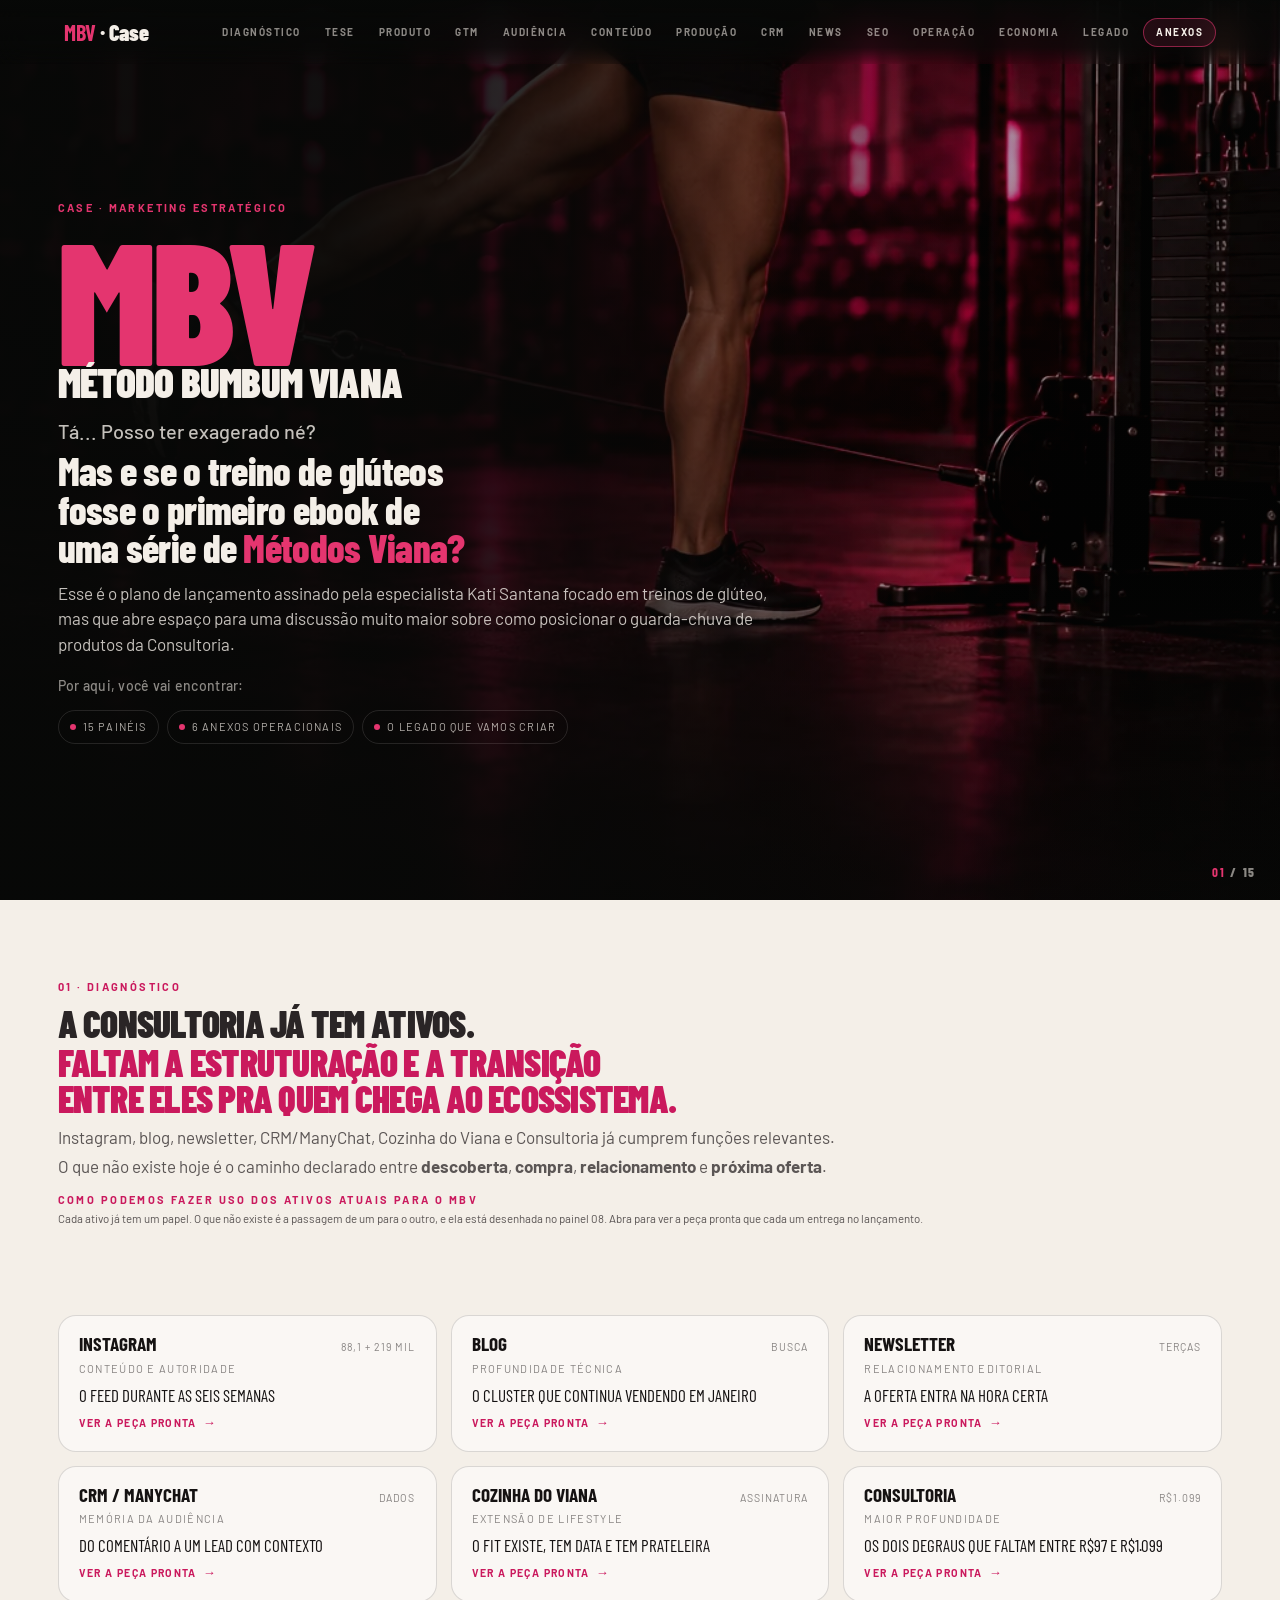
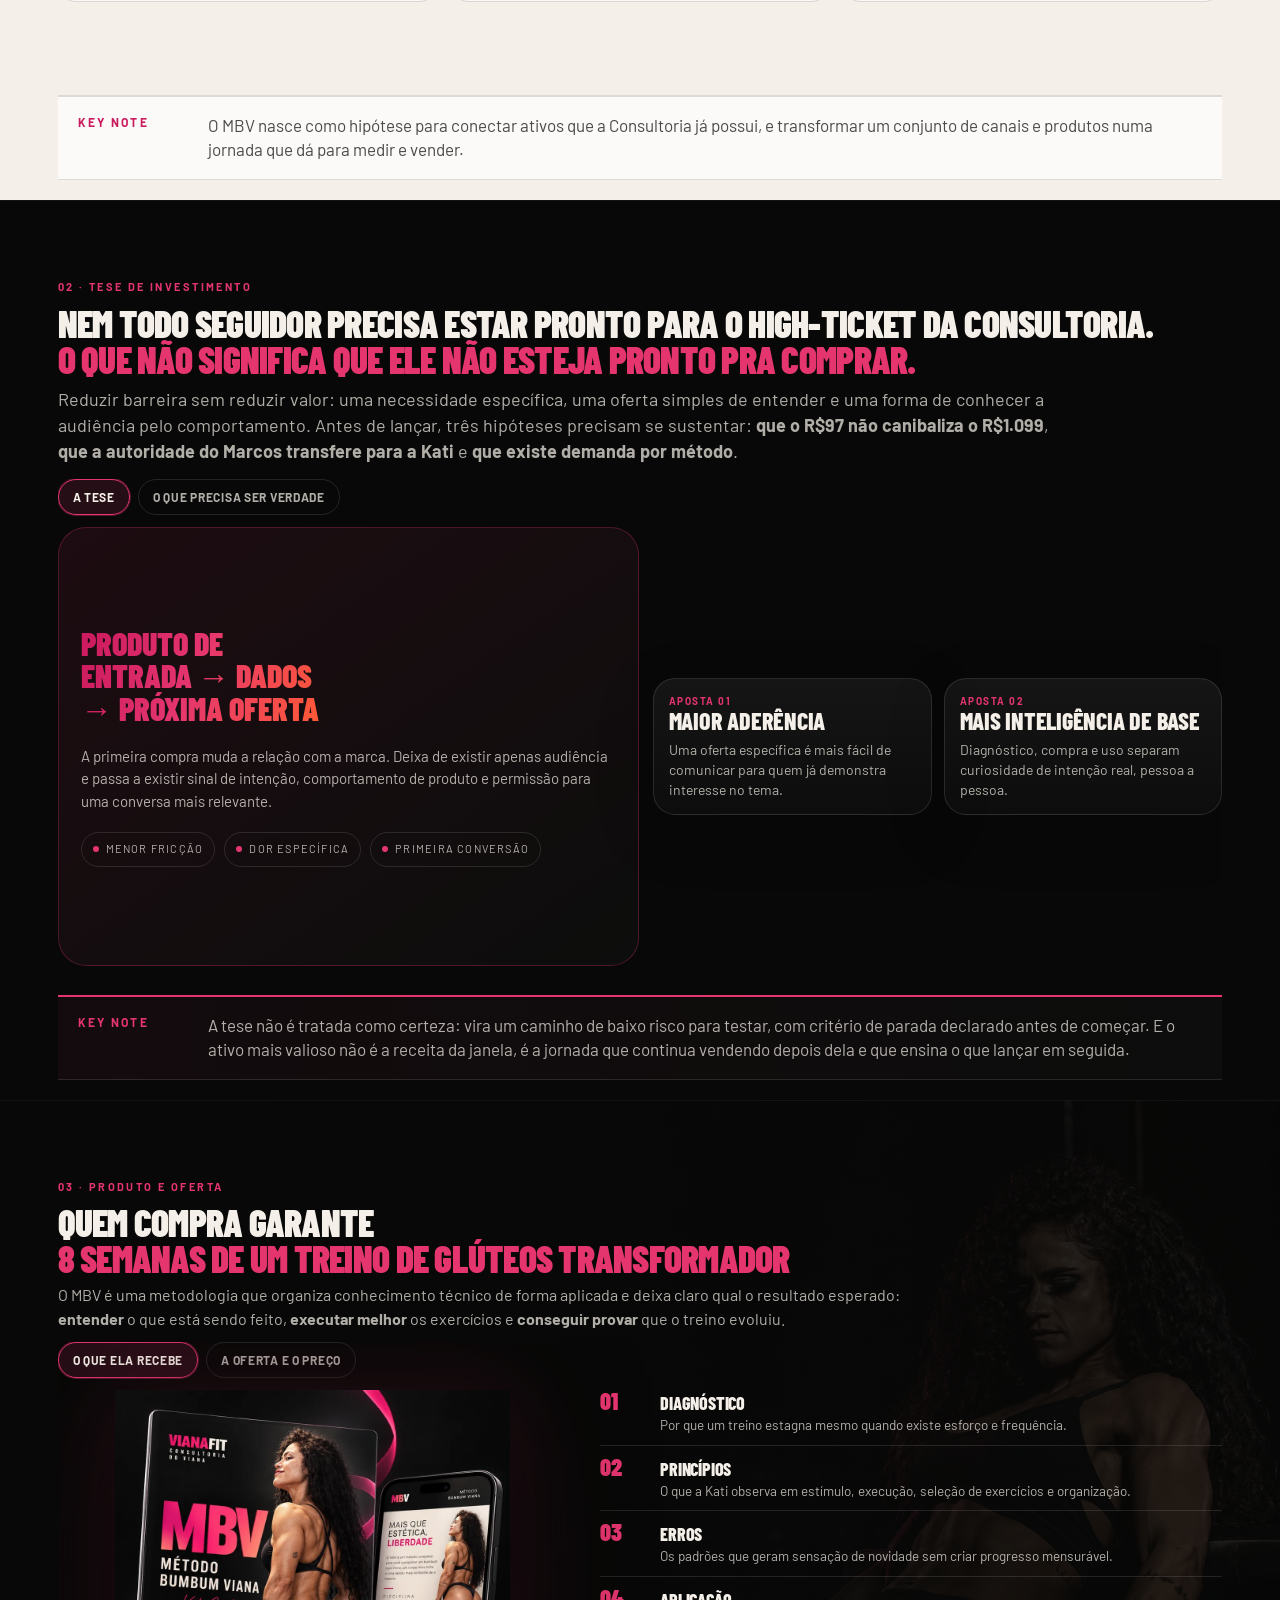
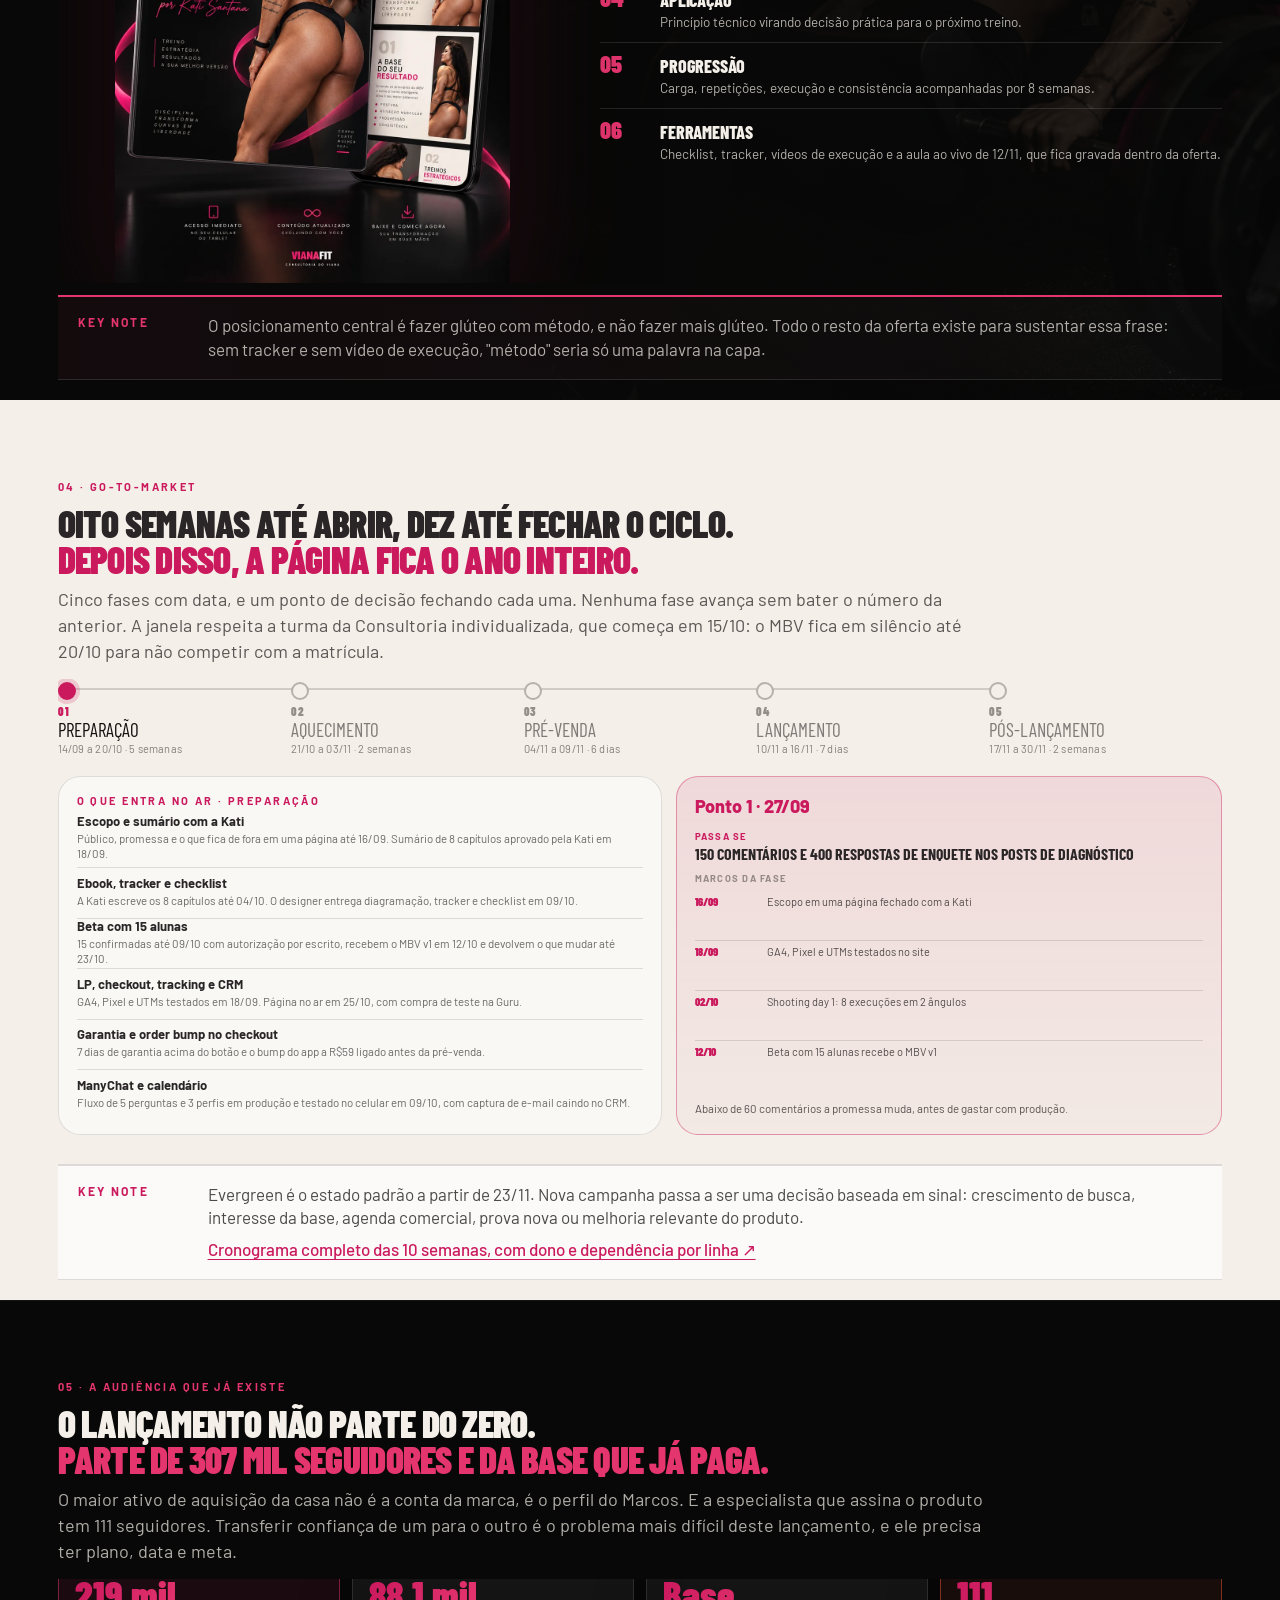
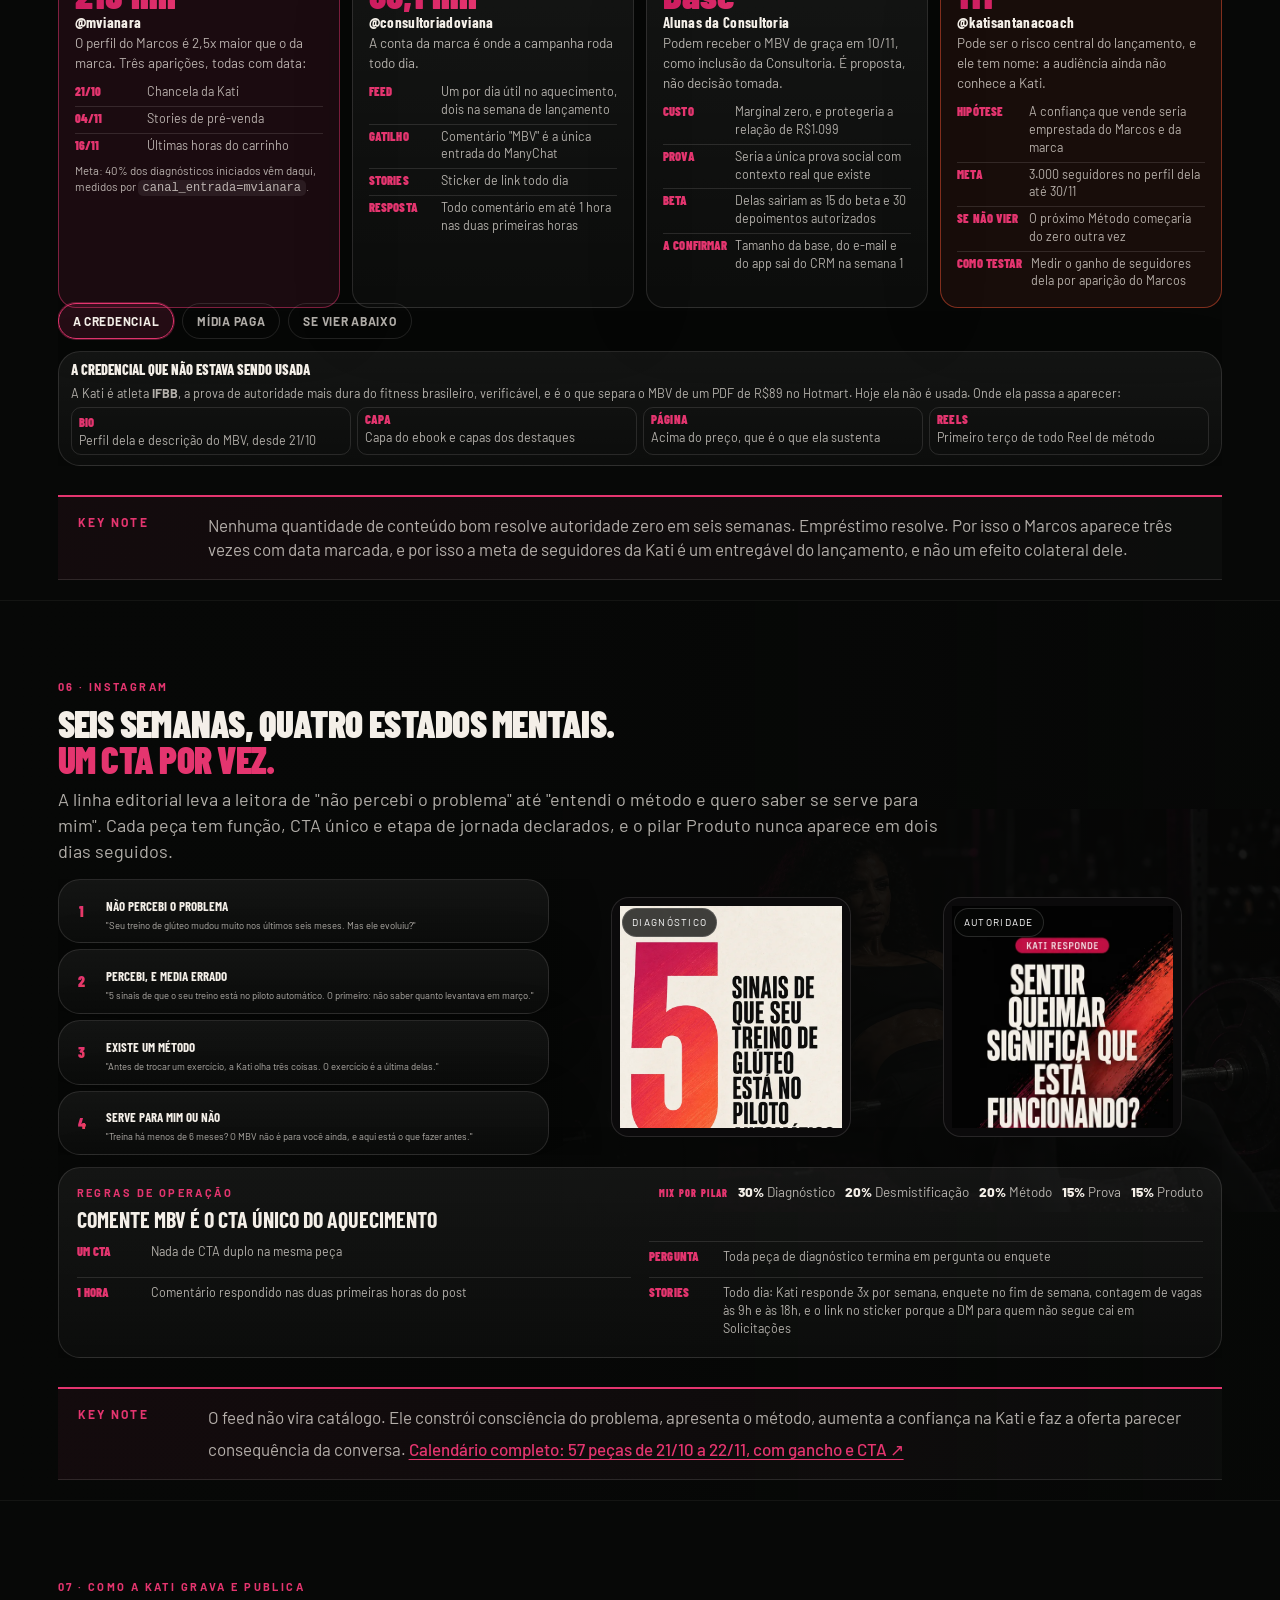
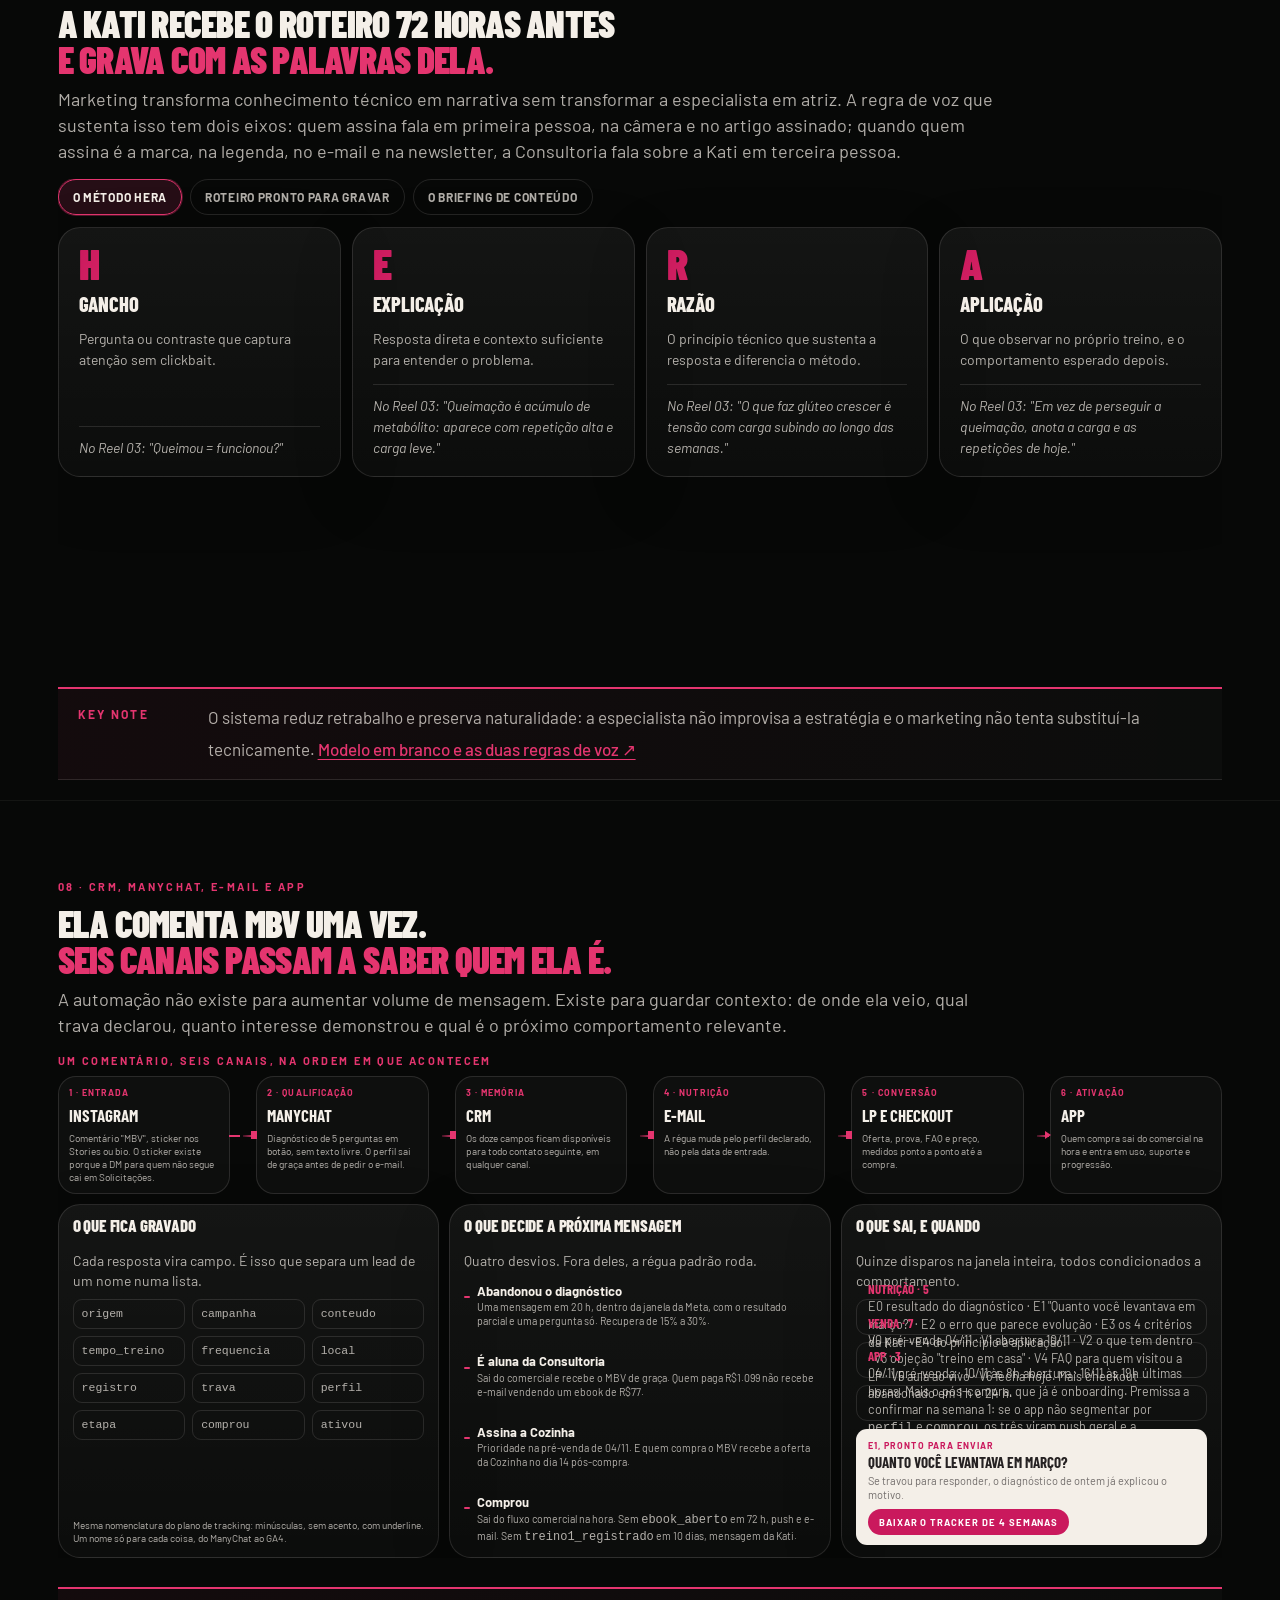
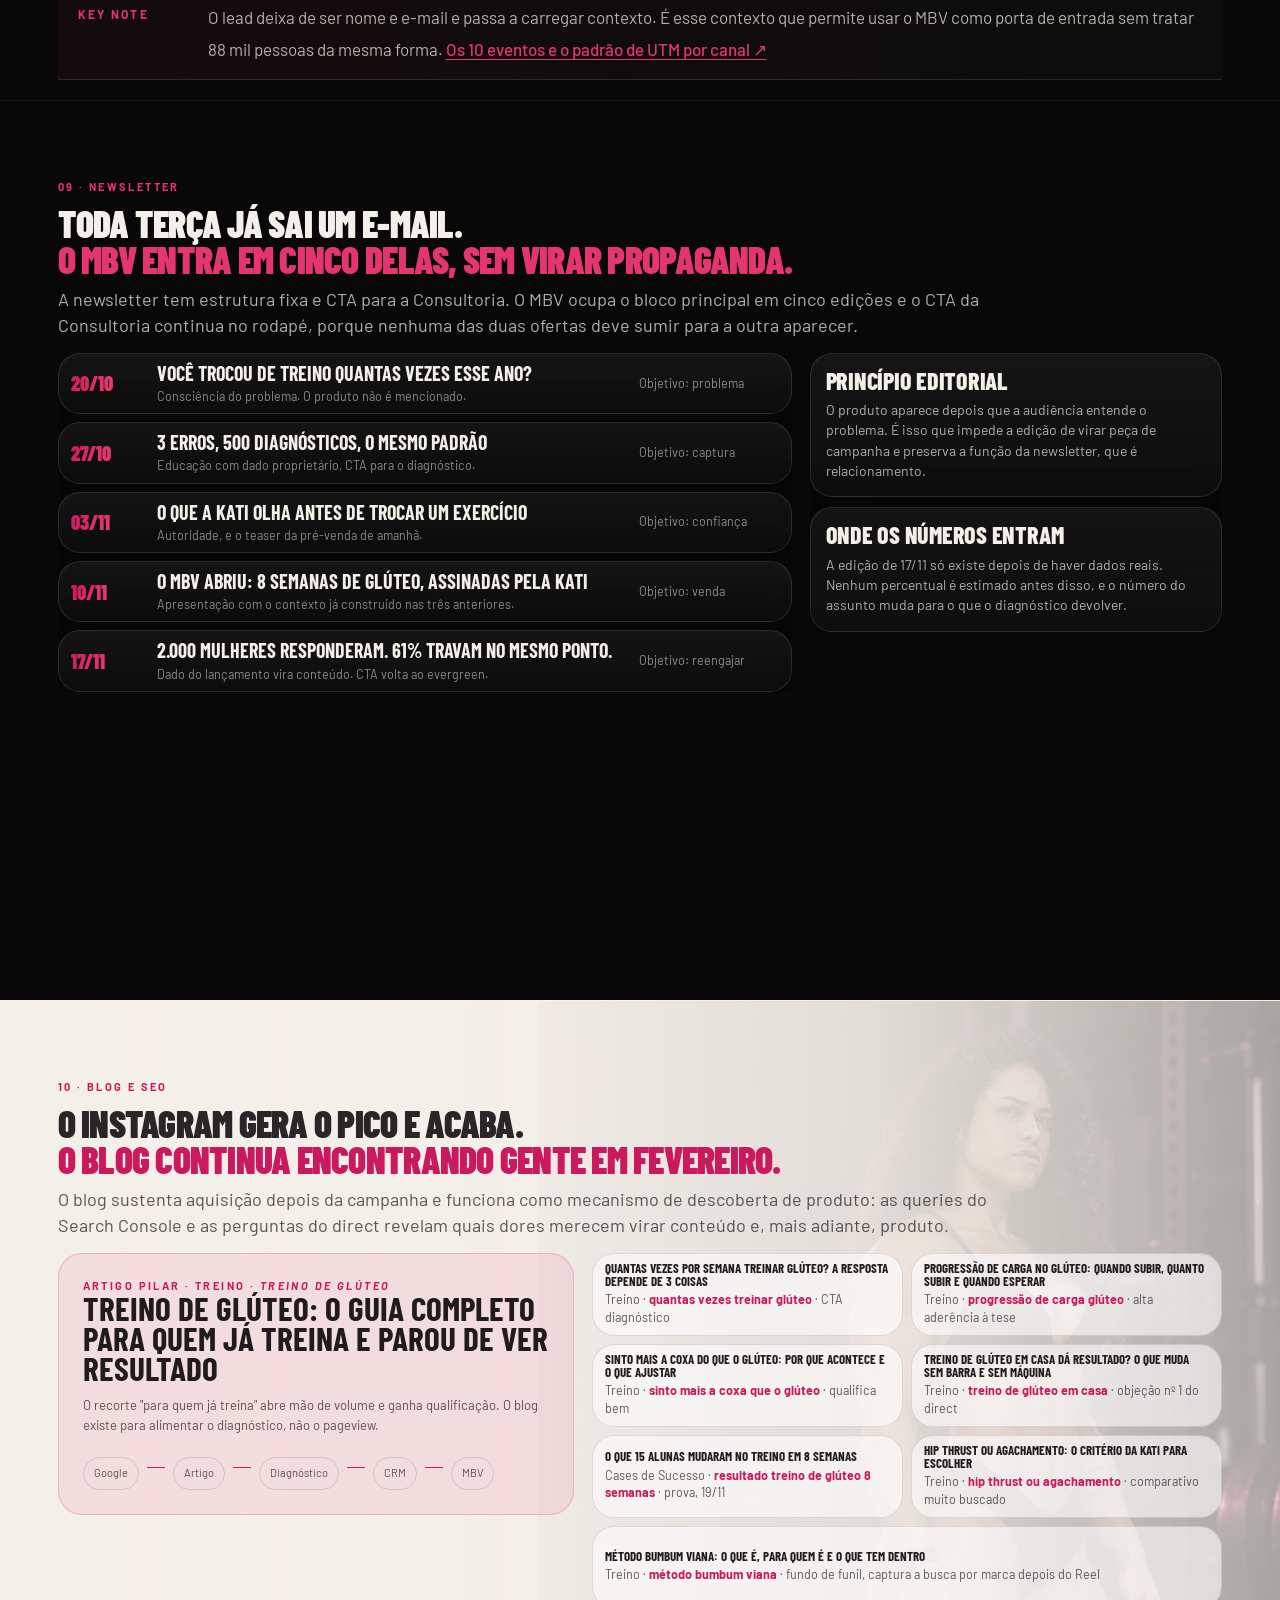
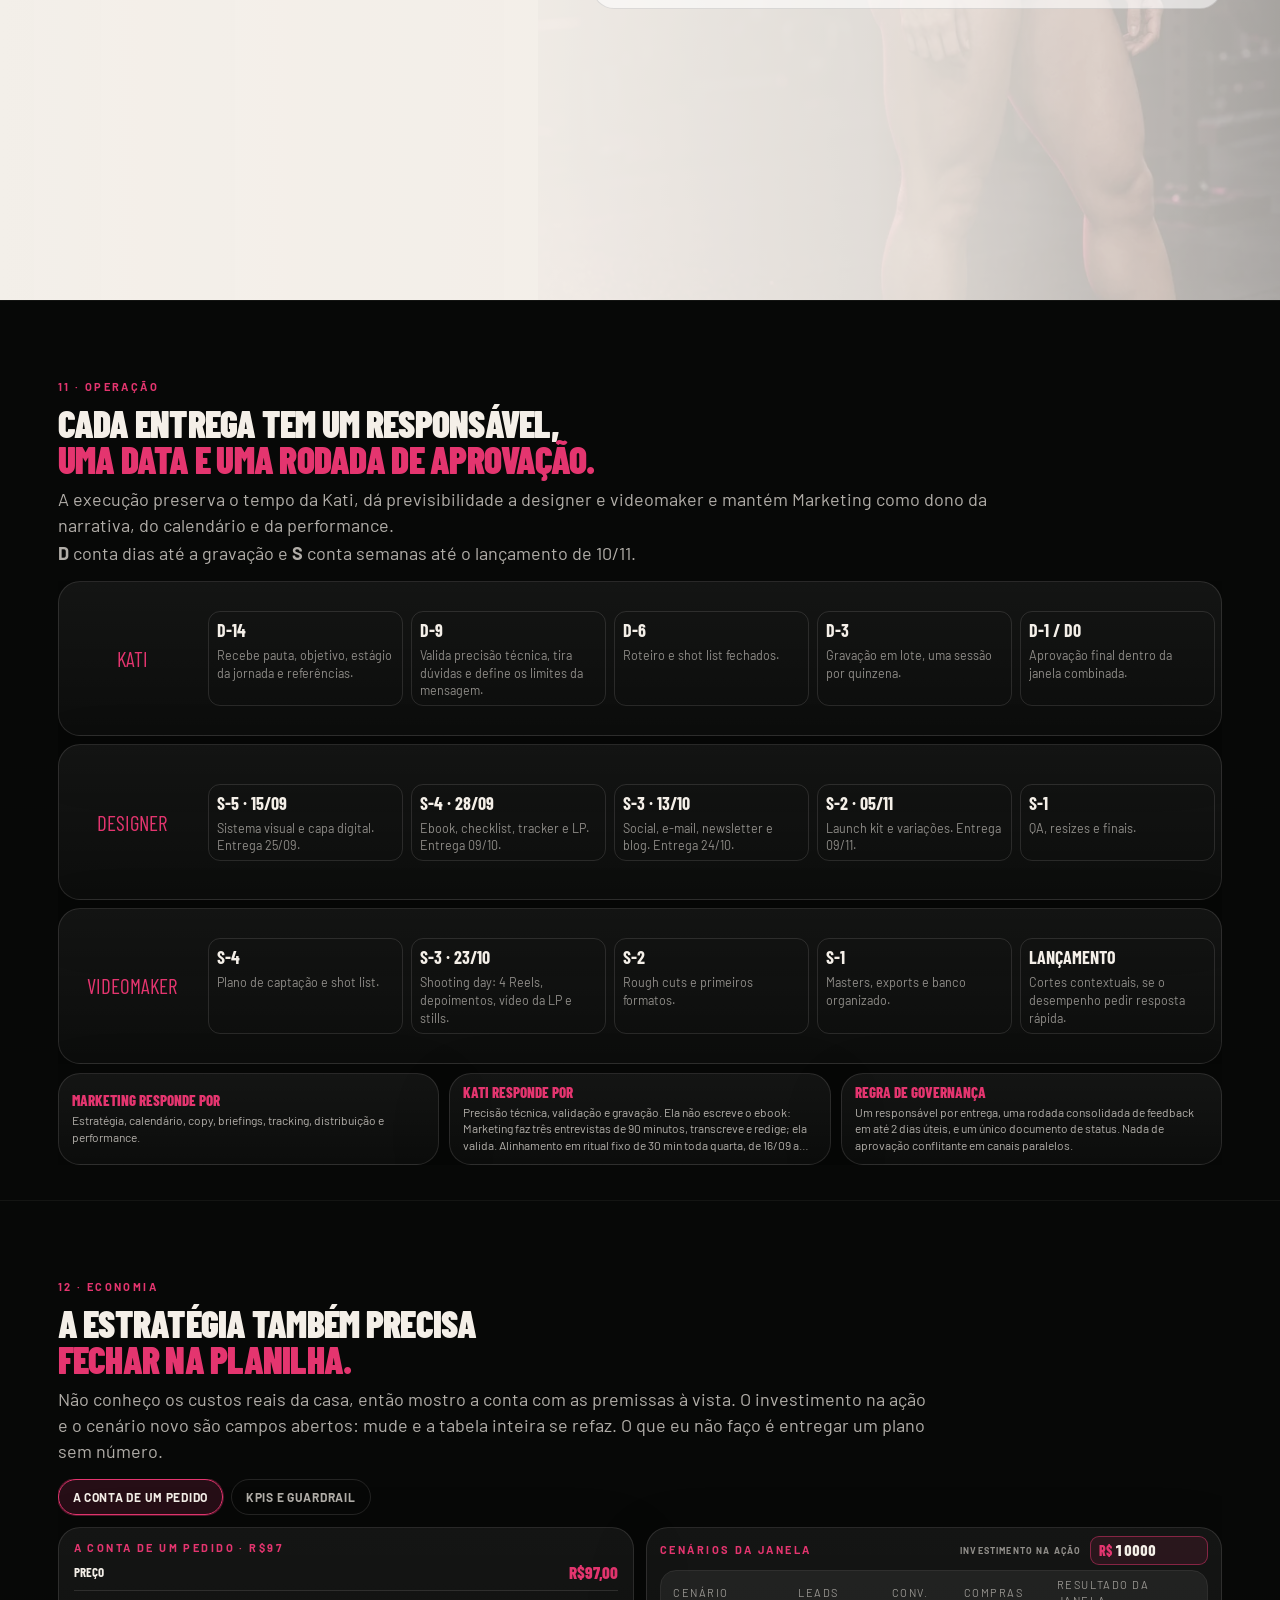
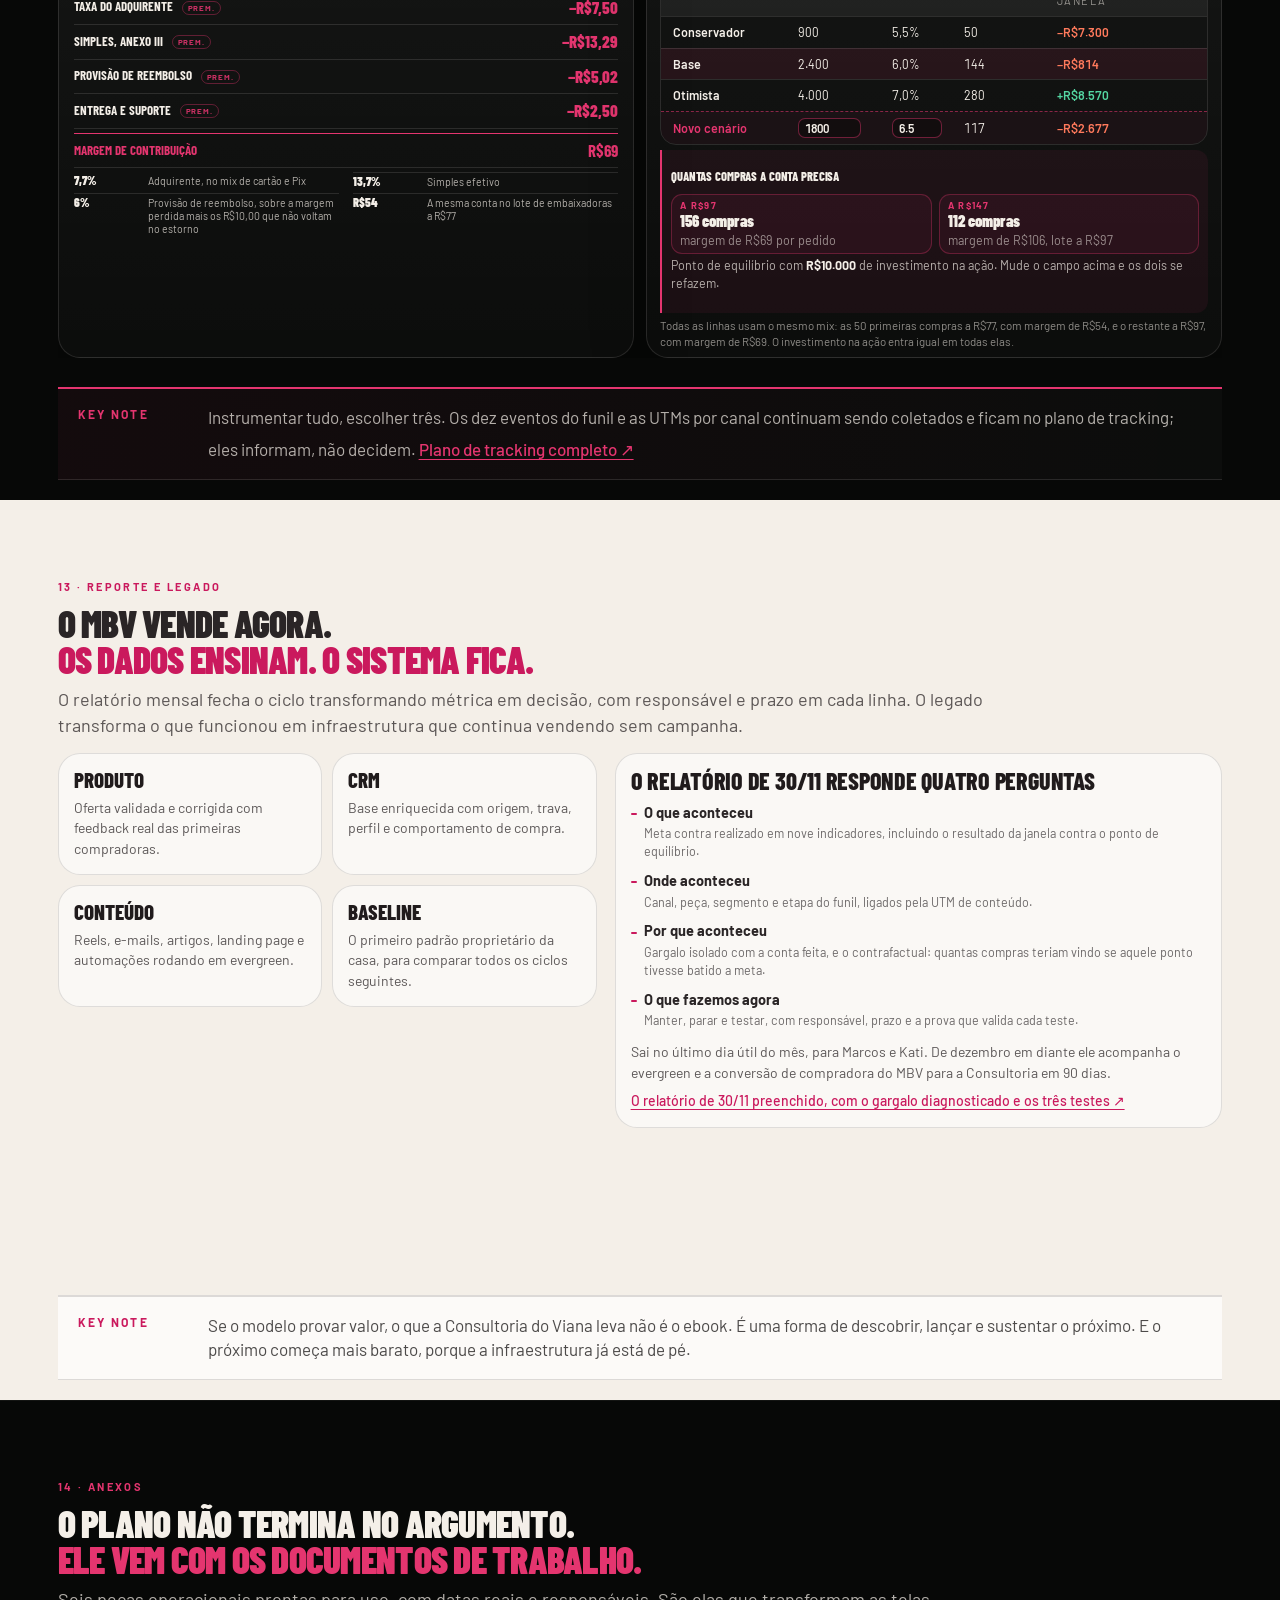
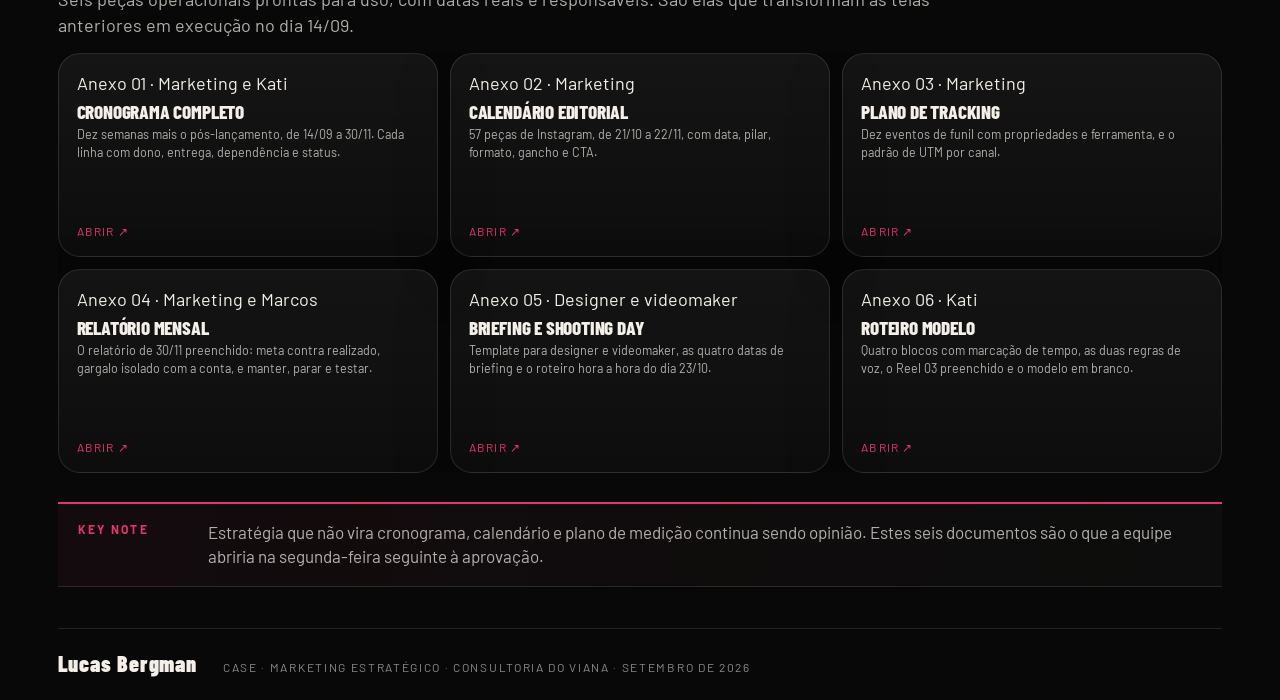
==== commit b2cc88b3: "Escala de fonte unica, peca do ManyChat com as definicoes, e regua de preco nova Escala de corpo - o" ====
--- a/index.html
+++ b/index.html
@@ -154,294 +154,294 @@
   </div>
 </section>
 
-<section class="panel" id="s04" data-slide="04">
-  <div class="wrap">
-    <div class="intro"><p class="eyebrow">03 · Produto e oferta</p><h2><span class="product-title-white">Quem compra garante</span><span class="pink product-title-pink">8 semanas de um treino de glúteos transformador</span></h2><p class="sub">O MBV é uma metodologia que organiza conhecimento técnico de forma aplicada e deixa claro qual o resultado esperado:<span class="product-sub-line"><b>entender</b> o que está sendo feito, <b>executar melhor</b> os exercícios e <b>conseguir provar</b> que o treino evoluiu.</span></p></div>
-    <div class="content"><div class="camadas">
-      <div class="camadas-tabs" role="tablist" aria-label="Camadas do produto">
-        <button class="camada-tab is-active" type="button" role="tab" aria-selected="true" data-alvo="produto">O que ela recebe</button>
-        <button class="camada-tab" type="button" role="tab" aria-selected="false" data-alvo="oferta">A oferta e o preço</button>
-      </div>
-      <div class="camadas-corpo">
-
-      <div class="camada is-active" data-camada="produto"><div class="vitrine">
-        <figure class="vitrine-peca">
-          <img src="img/mbv/mockup-digital.webp" width="1000" height="1250" alt="A capa do MBV em um tablet e o método aberto em um smartphone" loading="lazy" decoding="async">
-        </figure>
-        <div class="vitrine-info">
-          <ol class="entrega-lista">
-        <li class="entrega"><span class="entrega-n">01</span><div><h3>Diagnóstico</h3><p>Por que um treino estagna mesmo quando existe esforço e frequência.</p></div></li>
-        <li class="entrega"><span class="entrega-n">02</span><div><h3>Princípios</h3><p>O que a Kati observa em estímulo, execução, seleção de exercícios e organização.</p></div></li>
-        <li class="entrega"><span class="entrega-n">03</span><div><h3>Erros</h3><p>Os padrões que geram sensação de novidade sem criar progresso mensurável.</p></div></li>
-        <li class="entrega"><span class="entrega-n">04</span><div><h3>Aplicação</h3><p>Princípio técnico virando decisão prática para o próximo treino.</p></div></li>
-        <li class="entrega"><span class="entrega-n">05</span><div><h3>Progressão</h3><p>Carga, repetições, execução e consistência acompanhadas por 8 semanas.</p></div></li>
-        <li class="entrega"><span class="entrega-n">06</span><div><h3>Ferramentas</h3><p>Checklist, tracker, vídeos de execução e a aula ao vivo de 12/11, que fica gravada dentro da oferta.</p></div></li>
-        </ol>
-        </div>
-      </div></div>
-
-      <div class="camada" data-camada="oferta">
-      <div class="price-strip">
-      <article class="price-block"><div class="mini">Sugestão de preço</div><b>R$97</b><span>Preço cheio, a partir de 10/11, com 7 dias de garantia e order bump do app a R$59 no checkout.</span><ul class="topicos topicos--publico"><li><b>É para</b>Quem treina há mais de 6 meses, tem academia e não sabe dizer quanto levantava em março</li><li><b>Não é para</b>Quem começou agora. Esse bloco fica acima do preço na página, e não no FAQ</li></ul></article>
-      <article class="price-block price-block--hi"><div class="mini">Lote de embaixadoras</div><b>R$77</b><span>50 vagas na pré-venda de 04/11, para lista de espera, alunas e assinantes da Cozinha.</span></article>
-      <article class="price-block"><div class="mini">Por que não R$79</div><b>Não é PDF</b><span>Três concorrentes diretos, todos na Hotmart para tráfego frio.</span><ul class="topicos topicos--conc"><li><b>R$89</b>The Magic Glute</li><li><b>R$72</b>Carla Santos</li><li><b>R$29</b>Planilha Ênfase</li></ul><span>Dois já entregam vídeo, então vídeo não diferencia. Nenhum tem <em>tracker de carga</em>, <em>aula ao vivo</em> e assinatura de atleta IFBB, e nenhum vende para 307 mil seguidores próprios.</span></article>
-      <article class="price-block"><div class="mini">Decisão em aberto</div><b>R$147?</b><span>A R$97 a margem é R$69 por pedido; a R$147 ela sobe para R$106. É a decisão comercial de maior impacto do plano, e ela é do Marcos. A conta dos dois cenários está no painel de Economia, com o investimento editável.</span></article>
-    </div></div>
-      </div>
-
-      </div>
-    </div></div>
-    <div class="keynote"><b>Key note</b><span>O posicionamento central é fazer glúteo com método, e não fazer mais glúteo. Todo o resto da oferta existe para sustentar essa frase: sem tracker e sem vídeo de execução, "método" seria só uma palavra na capa.</span></div>
-  </div>
+<section class="panel" id="s04" data-slide="04">
+  <div class="wrap">
+    <div class="intro"><p class="eyebrow">03 · Produto e oferta</p><h2><span class="product-title-white">Quem compra garante</span><span class="pink product-title-pink">8 semanas de um treino de glúteos transformador</span></h2><p class="sub">O MBV é uma metodologia que organiza conhecimento técnico de forma aplicada e deixa claro qual o resultado esperado:<span class="product-sub-line"><b>entender</b> o que está sendo feito, <b>executar melhor</b> os exercícios e <b>conseguir provar</b> que o treino evoluiu.</span></p></div>
+    <div class="content"><div class="camadas">
+      <div class="camadas-tabs" role="tablist" aria-label="Camadas do produto">
+        <button class="camada-tab is-active" type="button" role="tab" aria-selected="true" data-alvo="produto">O que ela recebe</button>
+        <button class="camada-tab" type="button" role="tab" aria-selected="false" data-alvo="oferta">A oferta e o preço</button>
+      </div>
+      <div class="camadas-corpo">
+
+      <div class="camada is-active" data-camada="produto"><div class="vitrine">
+        <figure class="vitrine-peca">
+          <img src="img/mbv/mockup-digital.webp" width="1000" height="1250" alt="A capa do MBV em um tablet e o método aberto em um smartphone" loading="lazy" decoding="async">
+        </figure>
+        <div class="vitrine-info">
+          <ol class="entrega-lista">
+        <li class="entrega"><span class="entrega-n">01</span><div><h3>Diagnóstico</h3><p>Por que um treino estagna mesmo quando existe esforço e frequência.</p></div></li>
+        <li class="entrega"><span class="entrega-n">02</span><div><h3>Princípios</h3><p>O que a Kati observa em estímulo, execução, seleção de exercícios e organização.</p></div></li>
+        <li class="entrega"><span class="entrega-n">03</span><div><h3>Erros</h3><p>Os padrões que geram sensação de novidade sem criar progresso mensurável.</p></div></li>
+        <li class="entrega"><span class="entrega-n">04</span><div><h3>Aplicação</h3><p>Princípio técnico virando decisão prática para o próximo treino.</p></div></li>
+        <li class="entrega"><span class="entrega-n">05</span><div><h3>Progressão</h3><p>Carga, repetições, execução e consistência acompanhadas por 8 semanas.</p></div></li>
+        <li class="entrega"><span class="entrega-n">06</span><div><h3>Ferramentas</h3><p>Checklist, tracker, vídeos de execução e a aula ao vivo de 12/11, que fica gravada dentro da oferta.</p></div></li>
+        </ol>
+        </div>
+      </div></div>
+
+      <div class="camada" data-camada="oferta">
+      <div class="price-strip">
+      <article class="price-block"><div class="mini">Sugestão de preço</div><b>R$97</b><span>Preço cheio, a partir de 10/11, com 7 dias de garantia e order bump do app a R$59 no checkout.</span><ul class="topicos topicos--publico"><li><b>É para</b>Quem treina há mais de 6 meses, tem academia e não sabe dizer quanto levantava em março</li><li><b>Não é para</b>Quem começou agora. Esse bloco fica acima do preço na página, e não no FAQ</li></ul></article>
+      <article class="price-block price-block--hi"><div class="mini">Lote de embaixadoras</div><b>R$77</b><span>50 vagas na pré-venda de 04/11, para lista de espera, alunas e assinantes da Cozinha.</span></article>
+      <article class="price-block"><div class="mini">Por que não R$79</div><b>Não é PDF</b><span>Três concorrentes diretos, todos na Hotmart para tráfego frio.</span><ul class="topicos topicos--conc"><li><b>R$89</b>The Magic Glute</li><li><b>R$72</b>Carla Santos</li><li><b>R$29</b>Planilha Ênfase</li></ul><span>Dois já entregam vídeo, então vídeo não diferencia. Nenhum tem <em>tracker de carga</em>, <em>aula ao vivo</em> e assinatura de atleta IFBB, e nenhum vende para 307 mil seguidores próprios.</span></article>
+      <article class="price-block"><div class="mini">Decisão em aberto</div><b>R$147?</b><span>A R$97 a margem é R$69 por pedido; a R$147 ela sobe para R$106. É a decisão comercial de maior impacto do plano, e ela é do Marcos. A conta dos dois cenários está no painel de Economia, com o investimento editável.</span></article>
+    </div></div>
+      </div>
+
+      </div>
+    </div></div>
+    <div class="keynote"><b>Key note</b><span>O posicionamento central é fazer glúteo com método, e não fazer mais glúteo. Todo o resto da oferta existe para sustentar essa frase: sem tracker e sem vídeo de execução, "método" seria só uma palavra na capa.</span></div>
+  </div>
+</section>
+<section class="panel paper" id="s05" data-slide="05">
+  <div class="wrap">
+    <div class="intro"><p class="eyebrow">04 · Go-to-market</p><h2><span>Oito semanas até abrir, dez até fechar o ciclo.</span><span class="pink">Depois disso, a página fica o ano inteiro.</span></h2><p class="sub">Cinco fases com data, e um ponto de decisão fechando cada uma. Nenhuma fase avança sem bater o número da anterior. A janela respeita a turma da Consultoria individualizada, que começa em 15/10: o MBV fica em silêncio até 20/10 para não competir com a matrícula.</p></div>
+    <div class="content"><div class="camadas camadas--trilho">
+      <div class="camadas-tabs lt-trilho" role="tablist" aria-label="Fases do go-to-market">
+        <button class="camada-tab lt-marco is-active" type="button" role="tab" aria-selected="true" data-alvo="f1">
+          <span class="lt-num">01</span>
+          <span class="lt-nome">Preparação</span>
+          <span class="lt-data">14/09 a 20/10 · 5 semanas</span>
+        </button>
+        <button class="camada-tab lt-marco" type="button" role="tab" aria-selected="false" data-alvo="f2">
+          <span class="lt-num">02</span>
+          <span class="lt-nome">Aquecimento</span>
+          <span class="lt-data">21/10 a 03/11 · 2 semanas</span>
+        </button>
+        <button class="camada-tab lt-marco" type="button" role="tab" aria-selected="false" data-alvo="f3">
+          <span class="lt-num">03</span>
+          <span class="lt-nome">Pré-venda</span>
+          <span class="lt-data">04/11 a 09/11 · 6 dias</span>
+        </button>
+        <button class="camada-tab lt-marco" type="button" role="tab" aria-selected="false" data-alvo="f4">
+          <span class="lt-num">04</span>
+          <span class="lt-nome">Lançamento</span>
+          <span class="lt-data">10/11 a 16/11 · 7 dias</span>
+        </button>
+        <button class="camada-tab lt-marco" type="button" role="tab" aria-selected="false" data-alvo="f5">
+          <span class="lt-num">05</span>
+          <span class="lt-nome">Pós-lançamento</span>
+          <span class="lt-data">17/11 a 30/11 · 2 semanas</span>
+        </button>
+      </div>
+      <div class="camadas-corpo">
+      <div class="camada is-active" data-camada="f1">
+        <div class="lt-fase">
+          <article class="card lt-entregas">
+            <div class="eyebrow">O que entra no ar · Preparação</div>
+            <ul>
+              <li><b>Escopo e sumário com a Kati</b><span>Público, promessa e o que fica de fora em uma página até 16/09. Sumário de 8 capítulos aprovado pela Kati em 18/09.</span></li>
+              <li><b>Ebook, tracker e checklist</b><span>A Kati escreve os 8 capítulos até 04/10. O designer entrega diagramação, tracker e checklist em 09/10.</span></li>
+              <li><b>Beta com 15 alunas</b><span>15 confirmadas até 09/10 com autorização por escrito, recebem o MBV v1 em 12/10 e devolvem o que mudar até 23/10.</span></li>
+              <li><b>LP, checkout, tracking e CRM</b><span>GA4, Pixel e UTMs testados em 18/09. Página no ar em 25/10, com compra de teste na Guru.</span></li><li><b>Garantia e order bump no checkout</b><span>7 dias de garantia acima do botão e o bump do app a R$59 ligado antes da pré-venda.</span></li>
+              <li><b>ManyChat e calendário</b><span>Fluxo de 5 perguntas e 3 perfis em produção e testado no celular em 09/10, com captura de e-mail caindo no CRM.</span></li>
+            </ul>
+          </article>
+          <article class="card lt-gate">
+            <div class="mini">Ponto 1 · 27/09</div>
+            <div class="lt-gate-num"><span>Passa se</span><b>150 comentários e 400 respostas de enquete nos posts de diagnóstico</b></div>
+            <div class="lt-gate-marcos">
+              <span class="lt-gate-rotulo">Marcos da fase</span>
+              <ul><li><b>16/09</b>Escopo em uma página fechado com a Kati</li><li><b>18/09</b>GA4, Pixel e UTMs testados no site</li><li><b>02/10</b>Shooting day 1: 8 execuções em 2 ângulos</li><li><b>12/10</b>Beta com 15 alunas recebe o MBV v1</li></ul>
+            </div>
+            <p class="lt-gate-nota">Abaixo de 60 comentários a promessa muda, antes de gastar com produção.</p>
+          </article>
+        </div>
+      </div>
+
+      <div class="camada" data-camada="f2">
+        <div class="lt-fase">
+          <article class="card lt-entregas">
+            <div class="eyebrow">O que entra no ar · Aquecimento</div>
+            <ul>
+              <li><b>Chancela do Marcos em 21/10</b><span>O post do Marcos com a Kati abre o gatilho Comente MBV e empresta autoridade de um perfil de 219 mil para quem assina.</span></li>
+              <li><b>Diagnóstico MBV no ar</b><span>As 5 perguntas separam os perfis A, B e C e devolvem o resultado por e-mail. Meta de 600 iniciados até 03/11.</span></li>
+              <li><b>Kati responde 3x por semana</b><span>Stories com dúvida real vinda do direct, para a audiência aprender o nome e a voz de quem assina o produto.</span></li>
+              <li><b>Hub do blog e newsletters S-3 e S-2</b><span>Guia completo de glúteo no ar em 22/10 com captura no fim, mais as edições de 20/10 e 27/10 puxando para o diagnóstico.</span></li>
+              <li><b>Lista de espera aberta</b><span>Quem conclui o diagnóstico entra na fila da pré-venda. Meta de 250 nomes até 03/11, que é o que sustenta as 50 vagas.</span></li>
+            </ul>
+          </article>
+          <article class="card lt-gate">
+            <div class="mini">Ponto 2 · 03/11</div>
+            <div class="lt-gate-num"><span>Passa se</span><b>600 diagnósticos iniciados, 55% de conclusão e 250 na lista de espera</b></div>
+            <div class="lt-gate-marcos">
+              <span class="lt-gate-rotulo">Marcos da fase</span>
+              <ul><li><b>20/10</b>Newsletter S-3 abre o aquecimento</li><li><b>21/10</b>Chancela do Marcos liga o Comente MBV</li><li><b>22/10</b>Hub do blog no ar, com captura no fim</li><li><b>23/10</b>Shooting day 2: 8 Reels e o vídeo da LP</li></ul>
+            </div>
+            <p class="lt-gate-nota">Abaixo disso o lançamento desloca uma semana, para 17/11.</p>
+          </article>
+        </div>
+      </div>
+
+      <div class="camada" data-camada="f3">
+        <div class="lt-fase">
+          <article class="card lt-entregas">
+            <div class="eyebrow">O que entra no ar · Pré-venda</div>
+            <ul>
+              <li><b>Lote de 50 embaixadoras a R$77</b><span>Abre 04/11 às 9h para lista de espera, alunas e assinantes da Cozinha. Quando esgota, a página vira R$97 no mesmo minuto.</span></li>
+              <li><b>E-mail V0 e push 1</b><span>Disparo às 9h de 04/11 só para quem já demonstrou intenção, com um V0b de reforço se o lote não andar no primeiro dia.</span></li>
+              <li><b>Contagem de vagas nos Stories</b><span>Quantas vagas restam, atualizado às 9h e às 18h, para a escassez ser verificável em vez de ser retórica de campanha.</span></li>
+              <li><b>Leitura de LP e checkout</b><span>Funil lido todo dia às 9h: visitas, quem rolou até o preço, checkouts iniciados e compras, para achar o gargalo.</span></li>
+              <li><b>Ajuste da página antes de abrir</b><span>O que a pré-venda mostrar sobre objeção entra na LP até 09/11. Depois da abertura, mexer na página suja a leitura.</span></li>
+            </ul>
+          </article>
+          <article class="card lt-gate">
+            <div class="mini">Ponto 3 · 08/11</div>
+            <div class="lt-gate-num"><span>Passa se</span><b>Lote de 50 esgota em 72 h e LP para checkout acima de 8%</b></div>
+            <div class="lt-gate-marcos">
+              <span class="lt-gate-rotulo">Marcos da fase</span>
+              <ul><li><b>04/11</b>Pré-venda às 9h: e-mail V0 e push 1</li><li><b>04/11</b>Contagem de vagas nos Stories, 9h e 18h</li><li><b>07/11</b>Leitura do funil: onde o checkout perde</li><li><b>09/11</b>Ajuste final da LP, antes de abrir</li></ul>
+            </div>
+            <p class="lt-gate-nota">Se a ativação vier abaixo de 55% não abre: o problema é entrega, e volume só compra reembolso.</p>
+          </article>
+        </div>
+      </div>
+
+      <div class="camada" data-camada="f4">
+        <div class="lt-fase">
+          <article class="card lt-entregas">
+            <div class="eyebrow">O que entra no ar · Lançamento</div>
+            <ul>
+              <li><b>Abertura terça, 10/11</b><span>Tudo no ar até as 9h: e-mail V1 para toda a base, push 2 às 8h, newsletter no bloco principal e dois feeds por dia.</span></li>
+              <li><b>E-mails V1 a V6</b><span>Disparo diário de 10 a 16/11, com V4 de FAQ e recuperação de checkout em 1h e em 24h.</span></li>
+              <li><b>Aula ao vivo da Kati em 12/11</b><span>20h, execução dos 8 exercícios e as dúvidas mais repetidas do direct. Fica gravada e entra na oferta depois.</span></li>
+              <li><b>Respostas de objeção</b><span>Peça pronta para a objeção que mais chega: quem treina há menos de seis meses ouve que ainda não é para ela.</span></li><li><b>Prova ao vivo, todo dia</b><span>Contagem de compras nos Stories às 9h e às 18h, print autorizado e a dúvida do dia com a Kati.</span></li>
+              <li><b>Carrinho fecha 16/11, 23h59</b><span>V6 às 18h e push 3 às 19h. Em 17/11 a oferta é atualizada: segue a R$97, com a gravação no lugar da aula ao vivo.</span></li>
+            </ul>
+          </article>
+          <article class="card lt-gate">
+            <div class="mini">Ponto 4 · 16/11</div>
+            <div class="lt-gate-num"><span>Passa se</span><b>Receita por lead acima de R$12 e reembolso abaixo de 5%</b></div>
+            <div class="lt-gate-marcos">
+              <span class="lt-gate-rotulo">Marcos da fase</span>
+              <ul><li><b>10/11</b>Abertura às 9h: V1, push 2 e newsletter</li><li><b>12/11</b>Aula ao vivo da Kati, 20h</li><li><b>14/11</b>Contagem regressiva nos Stories</li><li><b>16/11</b>V6 às 18h, push 3 às 19h, carrinho às 23h59</li></ul>
+            </div>
+            <p class="lt-gate-nota">Se a margem acumulada não cobrir a produção, não entra mídia paga em dezembro.</p>
+          </article>
+        </div>
+      </div>
+
+      <div class="camada" data-camada="f5">
+        <div class="lt-fase">
+          <article class="card lt-entregas">
+            <div class="eyebrow">O que entra no ar · Pós-lançamento</div>
+            <ul>
+              <li><b>Reabertura de 48 h, 19 e 20/11</b><span>Só para quem abriu o checkout e não comprou. Vale de 10% a 15% da janela.</span></li><li><b>Onboarding das compradoras</b><span>E-mail e push pós-compra mandam começar pelo capítulo 3. A ativação é medida em 7 dias, não na data da compra.</span></li>
+              <li><b>Pesquisa com quem comprou</b><span>Cinco perguntas sobre uso, dúvida e o que faltou, consolidadas até 22/11. É de onde sai a v1.1 de dezembro.</span></li>
+              <li><b>Evergreen no ar em 23/11</b><span>LP, diagnóstico, sequência de e-mail e rodapé da newsletter seguem vendendo a R$97 sem campanha nova.</span></li>
+              <li><b>Combo com a Cozinha na Black Friday</b><span>A Cozinha resolve o prato e o MBV resolve o treino. É a única oferta cruzada da janela, e ela é em 27/11.</span></li>
+              <li><b>Post-mortem em 20/11 e relatório em 30/11</b><span>Ata com manter, parar e testar, e o relatório que fecha o baseline de CAC, ativação e reembolso para o próximo produto.</span></li>
+            </ul>
+          </article>
+          <article class="card lt-gate">
+            <div class="mini">Decisão de dezembro · 30/11</div>
+            <div class="lt-gate-num"><span>Passa se</span><b>280 compras, que é o cenário otimista da janela</b></div>
+            <div class="lt-gate-marcos">
+              <span class="lt-gate-rotulo">Marcos da fase</span>
+              <ul><li><b>19 e 20/11</b>Reabertura de 48 h para quem abriu o checkout</li><li><b>20/11</b>Post-mortem com Kati, designer e videomaker</li><li><b>23/11</b>Evergreen no ar, a custo marginal zero</li><li><b>30/11</b>Relatório mensal com o baseline da casa</li></ul>
+            </div>
+            <p class="lt-gate-nota">Abaixo disso não existe v1.1 nem próximo Método, e o aprendizado vale mais que o produto.</p>
+          </article>
+        </div>
+      </div>
+      </div>
+    </div></div>
+    <div class="keynote"><b>Key note</b><span>Evergreen é o estado padrão a partir de 23/11. Nova campanha passa a ser uma decisão baseada em sinal: crescimento de busca, interesse da base, agenda comercial, prova nova ou melhoria relevante do produto. <a class="anexo-link" href="anexos/01-cronograma.html">Cronograma completo das 10 semanas, com dono e dependência por linha ↗</a></span></div>
+  </div>
+</section>
+<section class="panel" id="s06" data-slide="06">
+  <div class="wrap">
+    <div class="intro"><p class="eyebrow">05 · A audiência que já existe</p><h2><span>O lançamento não parte do zero.</span><span class="pink">Parte de 307 mil seguidores e da base que já paga.</span></h2><p class="sub">O maior ativo de aquisição da casa não é a conta da marca, é o perfil do Marcos. E a especialista que assina o produto tem 111 seguidores. Transferir confiança de um para o outro é o problema mais difícil deste lançamento, e ele precisa ter plano, data e meta.</p></div>
+    <div class="content content-stack"><div class="audience-grid">
+      <article class="glass aud aud--hi"><div class="aud-num">219 mil</div><b>@mvianara</b><span>O perfil do Marcos é 2,5x maior que o da marca. Três aparições, todas com data:</span><ul class="topicos"><li><b>21/10</b>Chancela da Kati</li><li><b>04/11</b>Stories de pré-venda</li><li><b>16/11</b>Últimas horas do carrinho</li></ul><span class="aud-meta">Meta: 40% dos diagnósticos iniciados vêm daqui, medidos por <code>canal_entrada=mvianara</code>.</span></article>
+      <article class="glass aud"><div class="aud-num">88,1 mil</div><b>@consultoriadoviana</b><span>A conta da marca é onde a campanha roda todo dia.</span><ul class="topicos"><li><b>Feed</b>Um por dia útil no aquecimento, dois na semana de lançamento</li><li><b>Gatilho</b>Comentário "MBV" é a única entrada do ManyChat</li><li><b>Stories</b>Sticker de link todo dia</li><li><b>Resposta</b>Todo comentário em até 1 hora nas duas primeiras horas</li></ul></article>
+      <article class="glass aud"><div class="aud-num">Base</div><b>Alunas da Consultoria</b><span>Podem receber o MBV de graça em 10/11, como inclusão da Consultoria. É proposta, não decisão tomada.</span><ul class="topicos"><li><b>Custo</b>Marginal zero, e protegeria a relação de R$1.099</li><li><b>Prova</b>Seria a única prova social com contexto real que existe</li><li><b>Beta</b>Delas sairiam as 15 do beta e 30 depoimentos autorizados</li><li><b>A confirmar</b>Tamanho da base, do e-mail e do app sai do CRM na semana 1</li></ul></article>
+      <article class="glass aud aud--warn"><div class="aud-num">111</div><b>@katisantanacoach</b><span>Pode ser o risco central do lançamento, e ele tem nome: a audiência ainda não conhece a Kati.</span><ul class="topicos"><li><b>Hipótese</b>A confiança que vende seria emprestada do Marcos e da marca</li><li><b>Meta</b>3.000 seguidores no perfil dela até 30/11</li><li><b>Se não vier</b>O próximo Método começaria do zero outra vez</li><li><b>Como testar</b>Medir o ganho de seguidores dela por aparição do Marcos</li></ul></article>
+    </div>
+      <div class="camadas camadas--baixa">
+        <div class="camadas-tabs" role="tablist" aria-label="Leituras da audiência">
+        <button class="camada-tab is-active" type="button" role="tab" aria-selected="true" data-alvo="a1">A credencial</button>
+        <button class="camada-tab" type="button" role="tab" aria-selected="false" data-alvo="a2">Mídia paga</button>
+        <button class="camada-tab" type="button" role="tab" aria-selected="false" data-alvo="a3">Se vier abaixo</button>
+        </div>
+        <div class="camadas-corpo">
+      <div class="camada is-active" data-camada="a1"><article class="card"><h4>A credencial que não estava sendo usada</h4><p>A Kati é atleta <b>IFBB</b>, a prova de autoridade mais dura do fitness brasileiro, verificável, e é o que separa o MBV de um PDF de R$89 no Hotmart. Hoje ela não é usada. Onde ela passa a aparecer:</p><ul class="topicos"><li><b>Bio</b>Perfil dela e descrição do MBV, desde 21/10</li><li><b>Capa</b>Capa do ebook e capas dos destaques</li><li><b>Página</b>Acima do preço, que é o que ela sustenta</li><li><b>Reels</b>Primeiro terço de todo Reel de método</li></ul></article></div>
+      <div class="camada" data-camada="a2"><article class="card"><h4>Mídia paga: a decisão é não usar agora</h4><p>Com 307 mil seguidores próprios e nenhum baseline, o CPL orgânico é zero e não dá para saber quanto vale pagar por lead antes de medir. O Pixel entra na semana 1 para que o segundo ciclo já tenha público de retargeting.</p><ul class="topicos topicos--excecao"><li><b>A exceção</b>R$500 de retargeting na semana do carrinho, sobre quem visitou a LP e não comprou, com ROAS esperado acima de 5x</li></ul></article></div>
+      <div class="camada" data-camada="a3"><article class="card"><h4>Se as vendas vierem abaixo</h4><p>Dia 12/11, 40 vendas em vez de 120. Não mexo no preço: pelo funil o gargalo estará entre a página e o checkout. As três ações, nesta ordem:</p><ul class="topicos"><li><b>01</b>Subo o bloco "para quem não é" acima do preço</li><li><b>02</b>Disparo o e-mail de objeção antes da hora</li><li><b>03</b>Peço a segunda aparição do Marcos</li></ul><p>Preço é a última alavanca, porque é a única que não volta atrás.</p></article></div>
+        </div>
+      </div>
+    </div>
+    <div class="keynote"><b>Key note</b><span>Nenhuma quantidade de conteúdo bom resolve autoridade zero em seis semanas. Empréstimo resolve. Por isso o Marcos aparece três vezes com data marcada, e por isso a meta de seguidores da Kati é um entregável do lançamento, e não um efeito colateral dele.</span></div>
+  </div>
+</section>
+<section class="panel" id="s07" data-slide="07">
+  <div class="wrap">
+    <div class="intro"><p class="eyebrow">06 · Instagram</p><h2><span>Seis semanas, quatro estados mentais.</span><span class="pink">Um CTA por vez.</span></h2><p class="sub">A linha editorial leva a leitora de "não percebi o problema" até "entendi o método e quero saber se serve para mim". Cada peça tem função, CTA único e etapa de jornada declarados, e o pilar Produto nunca aparece em dois dias seguidos.</p></div>
+    <div class="content content-stack"><div class="editorial">
+      <div class="mindset">
+        <article class="glass mind"><div class="circle">1</div><div><b>Não percebi o problema</b><span>"Seu treino de glúteo mudou muito nos últimos seis meses. Mas ele evoluiu?"</span></div></article>
+        <article class="glass mind"><div class="circle">2</div><div><b>Percebi, e media errado</b><span>"5 sinais de que o seu treino está no piloto automático. O primeiro: não saber quanto levantava em março."</span></div></article>
+        <article class="glass mind"><div class="circle">3</div><div><b>Existe um método</b><span>"Antes de trocar um exercício, a Kati olha três coisas. O exercício é a última delas."</span></div></article>
+        <article class="glass mind"><div class="circle">4</div><div><b>Serve para mim ou não</b><span>"Treina há menos de 6 meses? O MBV não é para você ainda, e aqui está o que fazer antes."</span></div></article>
+      </div>
+      <div class="creative-wall">
+        <figure class="creative"><img src="img/mbv/peca-carrossel.webp" width="720" height="900" alt="Carrossel do pilar de diagnóstico" loading="lazy" decoding="async"><span class="label">Diagnóstico</span></figure>
+        <figure class="creative"><img src="img/mbv/peca-story.webp" width="506" height="900" alt="Story de autoridade da Kati" loading="lazy" decoding="async"><span class="label">Autoridade</span></figure>
+      </div>
+    </div>
+      <article class="card regras-faixa"><div><div class="faixa-topo"><span class="eyebrow">Regras de operação</span><p class="mix-linha"><b>Mix por pilar</b><span><em>30%</em> Diagnóstico</span><span><em>20%</em> Desmistificação</span><span><em>20%</em> Método</span><span><em>15%</em> Prova</span><span><em>15%</em> Produto</span></p></div><b>Comente MBV é o CTA único do aquecimento</b><ul class="topicos topicos--faixa"><li><b>Um CTA</b>Nada de CTA duplo na mesma peça</li><li><b>Pergunta</b>Toda peça de diagnóstico termina em pergunta ou enquete</li><li><b>1 hora</b>Comentário respondido nas duas primeiras horas do post</li><li><b>Stories</b>Todo dia: Kati responde 3x por semana, enquete no fim de semana, contagem de vagas às 9h e às 18h, e o link no sticker porque a DM para quem não segue cai em Solicitações</li></ul></div></article>
+    </div>
+    <div class="keynote"><b>Key note</b><span>O feed não vira catálogo. Ele constrói consciência do problema, apresenta o método, aumenta a confiança na Kati e faz a oferta parecer consequência da conversa. <a class="anexo-link" href="anexos/02-calendario-editorial.html">Calendário completo: 57 peças de 21/10 a 22/11, com gancho e CTA ↗</a></span></div>
+  </div>
+</section>
+<section class="panel" id="s08" data-slide="08">
+  <div class="wrap">
+    <div class="intro"><p class="eyebrow">07 · Como a Kati grava e publica</p><h2><span>A Kati recebe o roteiro 72 horas antes</span><span class="pink">e grava com as palavras dela.</span></h2><p class="sub">Marketing transforma conhecimento técnico em narrativa sem transformar a especialista em atriz. A regra de voz que sustenta isso tem dois eixos: quem assina fala em primeira pessoa, na câmera e no artigo assinado; quando quem assina é a marca, na legenda, no e-mail e na newsletter, a Consultoria fala sobre a Kati em terceira pessoa.</p></div>
+    <div class="content"><div class="camadas">
+      <div class="camadas-tabs" role="tablist" aria-label="Camadas do painel de producao">
+        <button class="camada-tab is-active" type="button" role="tab" aria-selected="true" data-alvo="hera">O método HERA</button>
+        <button class="camada-tab" type="button" role="tab" aria-selected="false" data-alvo="roteiro">Roteiro pronto para gravar</button>
+        <button class="camada-tab" type="button" role="tab" aria-selected="false" data-alvo="briefing">O briefing de conteúdo</button>
+      </div>
+      <div class="camadas-corpo">
+
+      <div class="camada is-active" data-camada="hera">
+      <div class="hera">
+        <article class="card"><div class="letter">H</div><h3>Gancho</h3><p>Pergunta ou contraste que captura atenção sem clickbait.</p><p class="hera-exemplo">No Reel 03: "Queimou = funcionou?"</p></article>
+        <article class="card"><div class="letter">E</div><h3>Explicação</h3><p>Resposta direta e contexto suficiente para entender o problema.</p><p class="hera-exemplo">No Reel 03: "Queimação é acúmulo de metabólito: aparece com repetição alta e carga leve."</p></article>
+        <article class="card"><div class="letter">R</div><h3>Razão</h3><p>O princípio técnico que sustenta a resposta e diferencia o método.</p><p class="hera-exemplo">No Reel 03: "O que faz glúteo crescer é tensão com carga subindo ao longo das semanas."</p></article>
+        <article class="card"><div class="letter">A</div><h3>Aplicação</h3><p>O que observar no próprio treino, e o comportamento esperado depois.</p><p class="hera-exemplo">No Reel 03: "Em vez de perseguir a queimação, anota a carga e as repetições de hoje."</p></article>
+      </div>
+      </div>
+
+      <div class="camada" data-camada="roteiro">
+      <div class="script-example script-example--solo">
+        <article class="card script-card"><div class="eyebrow">Reel 03 · pronto para gravar · 40 s</div>
+          <div class="script-block"><span class="t">0 a 3 s</span><p><em>Tela: "Queimou = funcionou?"</em><br>"Se o seu glúteo queima no final da série, você acha que o treino foi bom. Nem sempre foi."</p></div>
+          <div class="script-block"><span class="t">3 a 12 s</span><p>"Queimação é acúmulo de metabólito. Ela aparece com repetição alta e carga leve. Ela não diz que o músculo recebeu estímulo para crescer."</p></div>
+          <div class="script-block"><span class="t">12 a 25 s</span><p>"O que faz glúteo crescer é tensão com carga subindo ao longo das semanas. Dá para terminar uma série pesada de hip thrust sem queimar nada e ter feito o melhor treino do mês."</p></div>
+          <div class="script-block"><span class="t">25 a 38 s</span><p><em>Tela: "anota a carga"</em><br>"Em vez de perseguir a queimação, anota a carga e as repetições de hoje. Semana que vem tenta um pouco mais. Se subiu, funcionou. Se não subiu em 3 semanas, aí a gente troca."</p></div>
+          <div class="script-block"><span class="t">38 a 40 s</span><p><em>Tela: "Comente MBV e descubra se o seu treino evolui ou só muda."</em><br>A Kati não fala o CTA. A tela e a legenda fazem isso.</p></div>
+        </article>
+      </div>
+      </div>
+
+      <div class="camada" data-camada="briefing">
+      <div class="script-example script-example--solo">
+        <article class="card"><h3>O briefing de conteúdo, preenchido para o Reel 03</h3><div class="brief-cheio"><div><b>Objetivo</b><span>Derrubar a crença de que queimação é sinal de treino bom</span></div><div><b>Etapa do funil</b><span>Aquecimento, estado mental "percebi, e media errado"</span></div><div><b>Formato e duração</b><span>Reel vertical de 40 s, gravado no shooting day 2</span></div><div><b>Gancho</b><span>"Queimou = funcionou?", em texto na tela nos 3 primeiros segundos</span></div><div><b>Tese central</b><span>Glúteo cresce com carga subindo ao longo das semanas, não com queimação</span></div><div><b>Pontos técnicos</b><span>Queimação é acúmulo de metabólito e vem de repetição alta com carga leve</span></div><div><b>O que não afirmar</b><span>Nenhum prazo de resultado, nenhuma promessa estética, nenhum número de centímetros</span></div><div><b>CTA</b><span>Comente MBV, na tela e na legenda. A Kati não fala o CTA</span></div><div><b>Shot list e prazo</b><span>Plano médio, câmera na altura do peito. Roteiro na mão dela em 20/10, 13h</span></div><div><b>Aprovador</b><span>Kati na precisão técnica, Marketing na narrativa e no CTA</span></div></div><p class="caption" style="margin-top:10px">O campo "o que não afirmar" existe porque o conteúdo é assinado por uma profissional técnica, e promessa de resultado mal calibrada é risco dela, não meu.</p></article>
+      </div>
+      </div>
+
+      </div>
+    </div></div>
+    <div class="keynote"><b>Key note</b><span>O sistema reduz retrabalho e preserva naturalidade: a especialista não improvisa a estratégia e o marketing não tenta substituí-la tecnicamente. <a class="anexo-link" href="anexos/06-roteiro-modelo.html">Modelo em branco e as duas regras de voz ↗</a></span></div>
+  </div>
 </section>
-<section class="panel paper" id="s05" data-slide="05">
-  <div class="wrap">
-    <div class="intro"><p class="eyebrow">04 · Go-to-market</p><h2><span>Oito semanas até abrir, dez até fechar o ciclo.</span><span class="pink">Depois disso, a página fica o ano inteiro.</span></h2><p class="sub">Cinco fases com data, e um ponto de decisão fechando cada uma. A quinta é a Preparação, que vem antes do aquecimento: sem ebook escrito, página no ar e tracking testado, as outras quatro não têm o que lançar. Nenhuma fase avança sem bater o número da anterior. A janela respeita a turma da Consultoria individualizada, que começa em 15/10: o MBV fica em silêncio até 20/10 para não competir com a matrícula.</p></div>
-    <div class="content"><div class="camadas camadas--trilho">
-      <div class="camadas-tabs lt-trilho" role="tablist" aria-label="Fases do go-to-market">
-        <button class="camada-tab lt-marco is-active" type="button" role="tab" aria-selected="true" data-alvo="f1">
-          <span class="lt-num">01</span>
-          <span class="lt-nome">Preparação</span>
-          <span class="lt-data">14/09 a 20/10 · 5 semanas</span>
-        </button>
-        <button class="camada-tab lt-marco" type="button" role="tab" aria-selected="false" data-alvo="f2">
-          <span class="lt-num">02</span>
-          <span class="lt-nome">Aquecimento</span>
-          <span class="lt-data">21/10 a 03/11 · 2 semanas</span>
-        </button>
-        <button class="camada-tab lt-marco" type="button" role="tab" aria-selected="false" data-alvo="f3">
-          <span class="lt-num">03</span>
-          <span class="lt-nome">Pré-venda</span>
-          <span class="lt-data">04/11 a 09/11 · 6 dias</span>
-        </button>
-        <button class="camada-tab lt-marco" type="button" role="tab" aria-selected="false" data-alvo="f4">
-          <span class="lt-num">04</span>
-          <span class="lt-nome">Lançamento</span>
-          <span class="lt-data">10/11 a 16/11 · 7 dias</span>
-        </button>
-        <button class="camada-tab lt-marco" type="button" role="tab" aria-selected="false" data-alvo="f5">
-          <span class="lt-num">05</span>
-          <span class="lt-nome">Pós-lançamento</span>
-          <span class="lt-data">17/11 a 30/11 · 2 semanas</span>
-        </button>
-      </div>
-      <div class="camadas-corpo">
-      <div class="camada is-active" data-camada="f1">
-        <div class="lt-fase">
-          <article class="card lt-entregas">
-            <div class="eyebrow">O que entra no ar · Preparação</div>
-            <ul>
-              <li><b>Escopo e sumário com a Kati</b><span>Público, promessa e o que fica de fora em uma página até 16/09. Sumário de 8 capítulos aprovado pela Kati em 18/09.</span></li>
-              <li><b>Ebook, tracker e checklist</b><span>A Kati escreve os 8 capítulos até 04/10. O designer entrega diagramação, tracker e checklist em 09/10.</span></li>
-              <li><b>Beta com 15 alunas</b><span>15 confirmadas até 09/10 com autorização por escrito, recebem o MBV v1 em 12/10 e devolvem o que mudar até 23/10.</span></li>
-              <li><b>LP, checkout, tracking e CRM</b><span>GA4, Pixel e UTMs testados em 18/09. Página no ar em 25/10, com compra de teste na Guru.</span></li><li><b>Garantia e order bump no checkout</b><span>7 dias de garantia acima do botão e o bump do app a R$59 ligado antes da pré-venda.</span></li>
-              <li><b>ManyChat e calendário</b><span>Fluxo de 5 perguntas e 3 perfis em produção e testado no celular em 09/10, com captura de e-mail caindo no CRM.</span></li>
-            </ul>
-          </article>
-          <article class="card lt-gate">
-            <div class="mini">Ponto 1 · 27/09</div>
-            <div class="lt-gate-num"><span>Passa se</span><b>150 comentários e 400 respostas de enquete nos posts de diagnóstico</b></div>
-            <div class="lt-gate-marcos">
-              <span class="lt-gate-rotulo">Marcos da fase</span>
-              <ul><li><b>16/09</b>Escopo em uma página fechado com a Kati</li><li><b>18/09</b>GA4, Pixel e UTMs testados no site</li><li><b>02/10</b>Shooting day 1: 8 execuções em 2 ângulos</li><li><b>12/10</b>Beta com 15 alunas recebe o MBV v1</li></ul>
-            </div>
-            <p class="lt-gate-nota">Abaixo de 60 comentários a promessa muda, antes de gastar com produção.</p>
-          </article>
-        </div>
-      </div>
-
-      <div class="camada" data-camada="f2">
-        <div class="lt-fase">
-          <article class="card lt-entregas">
-            <div class="eyebrow">O que entra no ar · Aquecimento</div>
-            <ul>
-              <li><b>Chancela do Marcos em 21/10</b><span>O post do Marcos com a Kati abre o gatilho Comente MBV e empresta autoridade de um perfil de 219 mil para quem assina.</span></li>
-              <li><b>Diagnóstico MBV no ar</b><span>As 5 perguntas separam os perfis A, B e C e devolvem o resultado por e-mail. Meta de 600 iniciados até 03/11.</span></li>
-              <li><b>Kati responde 3x por semana</b><span>Stories com dúvida real vinda do direct, para a audiência aprender o nome e a voz de quem assina o produto.</span></li>
-              <li><b>Hub do blog e newsletters S-3 e S-2</b><span>Guia completo de glúteo no ar em 22/10 com captura no fim, mais as edições de 20/10 e 27/10 puxando para o diagnóstico.</span></li>
-              <li><b>Lista de espera aberta</b><span>Quem conclui o diagnóstico entra na fila da pré-venda. Meta de 250 nomes até 03/11, que é o que sustenta as 50 vagas.</span></li>
-            </ul>
-          </article>
-          <article class="card lt-gate">
-            <div class="mini">Ponto 2 · 03/11</div>
-            <div class="lt-gate-num"><span>Passa se</span><b>600 diagnósticos iniciados, 55% de conclusão e 250 na lista de espera</b></div>
-            <div class="lt-gate-marcos">
-              <span class="lt-gate-rotulo">Marcos da fase</span>
-              <ul><li><b>20/10</b>Newsletter S-3 abre o aquecimento</li><li><b>21/10</b>Chancela do Marcos liga o Comente MBV</li><li><b>22/10</b>Hub do blog no ar, com captura no fim</li><li><b>23/10</b>Shooting day 2: 8 Reels e o vídeo da LP</li></ul>
-            </div>
-            <p class="lt-gate-nota">Abaixo disso o lançamento desloca uma semana, para 17/11.</p>
-          </article>
-        </div>
-      </div>
-
-      <div class="camada" data-camada="f3">
-        <div class="lt-fase">
-          <article class="card lt-entregas">
-            <div class="eyebrow">O que entra no ar · Pré-venda</div>
-            <ul>
-              <li><b>Lote de 50 embaixadoras a R$77</b><span>Abre 04/11 às 9h para lista de espera, alunas e assinantes da Cozinha. Quando esgota, a página vira R$97 no mesmo minuto.</span></li>
-              <li><b>E-mail V0 e push 1</b><span>Disparo às 9h de 04/11 só para quem já demonstrou intenção, com um V0b de reforço se o lote não andar no primeiro dia.</span></li>
-              <li><b>Contagem de vagas nos Stories</b><span>Quantas vagas restam, atualizado às 9h e às 18h, para a escassez ser verificável em vez de ser retórica de campanha.</span></li>
-              <li><b>Leitura de LP e checkout</b><span>Funil lido todo dia às 9h: visitas, quem rolou até o preço, checkouts iniciados e compras, para achar o gargalo.</span></li>
-              <li><b>Ajuste da página antes de abrir</b><span>O que a pré-venda mostrar sobre objeção entra na LP até 09/11. Depois da abertura, mexer na página suja a leitura.</span></li>
-            </ul>
-          </article>
-          <article class="card lt-gate">
-            <div class="mini">Ponto 3 · 08/11</div>
-            <div class="lt-gate-num"><span>Passa se</span><b>Lote de 50 esgota em 72 h e LP para checkout acima de 8%</b></div>
-            <div class="lt-gate-marcos">
-              <span class="lt-gate-rotulo">Marcos da fase</span>
-              <ul><li><b>04/11</b>Pré-venda às 9h: e-mail V0 e push 1</li><li><b>04/11</b>Contagem de vagas nos Stories, 9h e 18h</li><li><b>07/11</b>Leitura do funil: onde o checkout perde</li><li><b>09/11</b>Ajuste final da LP, antes de abrir</li></ul>
-            </div>
-            <p class="lt-gate-nota">Se a ativação vier abaixo de 55% não abre: o problema é entrega, e volume só compra reembolso.</p>
-          </article>
-        </div>
-      </div>
-
-      <div class="camada" data-camada="f4">
-        <div class="lt-fase">
-          <article class="card lt-entregas">
-            <div class="eyebrow">O que entra no ar · Lançamento</div>
-            <ul>
-              <li><b>Abertura terça, 10/11</b><span>Tudo no ar até as 9h: e-mail V1 para toda a base, push 2 às 8h, newsletter no bloco principal e dois feeds por dia.</span></li>
-              <li><b>E-mails V1 a V6</b><span>Disparo diário de 10 a 16/11, com V4 de FAQ e recuperação de checkout em 1h e em 24h.</span></li>
-              <li><b>Aula ao vivo da Kati em 12/11</b><span>20h, execução dos 8 exercícios e as dúvidas mais repetidas do direct. Fica gravada e entra na oferta depois.</span></li>
-              <li><b>Respostas de objeção</b><span>Peça pronta para a objeção que mais chega: quem treina há menos de seis meses ouve que ainda não é para ela.</span></li><li><b>Prova ao vivo, todo dia</b><span>Contagem de compras nos Stories às 9h e às 18h, print autorizado e a dúvida do dia com a Kati.</span></li>
-              <li><b>Carrinho fecha 16/11, 23h59</b><span>V6 às 18h e push 3 às 19h. Em 17/11 a oferta é atualizada: segue a R$97, com a gravação no lugar da aula ao vivo.</span></li>
-            </ul>
-          </article>
-          <article class="card lt-gate">
-            <div class="mini">Ponto 4 · 16/11</div>
-            <div class="lt-gate-num"><span>Passa se</span><b>Receita por lead acima de R$12 e reembolso abaixo de 5%</b></div>
-            <div class="lt-gate-marcos">
-              <span class="lt-gate-rotulo">Marcos da fase</span>
-              <ul><li><b>10/11</b>Abertura às 9h: V1, push 2 e newsletter</li><li><b>12/11</b>Aula ao vivo da Kati, 20h</li><li><b>14/11</b>Contagem regressiva nos Stories</li><li><b>16/11</b>V6 às 18h, push 3 às 19h, carrinho às 23h59</li></ul>
-            </div>
-            <p class="lt-gate-nota">Se a margem acumulada não cobrir a produção, não entra mídia paga em dezembro.</p>
-          </article>
-        </div>
-      </div>
-
-      <div class="camada" data-camada="f5">
-        <div class="lt-fase">
-          <article class="card lt-entregas">
-            <div class="eyebrow">O que entra no ar · Pós-lançamento</div>
-            <ul>
-              <li><b>Reabertura de 48 h, 19 e 20/11</b><span>Só para quem abriu o checkout e não comprou. Vale de 10% a 15% da janela.</span></li><li><b>Onboarding das compradoras</b><span>E-mail e push pós-compra mandam começar pelo capítulo 3. A ativação é medida em 7 dias, não na data da compra.</span></li>
-              <li><b>Pesquisa com quem comprou</b><span>Cinco perguntas sobre uso, dúvida e o que faltou, consolidadas até 22/11. É de onde sai a v1.1 de dezembro.</span></li>
-              <li><b>Evergreen no ar em 23/11</b><span>LP, diagnóstico, sequência de e-mail e rodapé da newsletter seguem vendendo a R$97 sem campanha nova.</span></li>
-              <li><b>Combo com a Cozinha na Black Friday</b><span>A Cozinha resolve o prato e o MBV resolve o treino. É a única oferta cruzada da janela, e ela é em 27/11.</span></li>
-              <li><b>Post-mortem em 20/11 e relatório em 30/11</b><span>Ata com manter, parar e testar, e o relatório que fecha o baseline de CAC, ativação e reembolso para o próximo produto.</span></li>
-            </ul>
-          </article>
-          <article class="card lt-gate">
-            <div class="mini">Decisão de dezembro · 30/11</div>
-            <div class="lt-gate-num"><span>Passa se</span><b>280 compras, que é o cenário otimista da janela</b></div>
-            <div class="lt-gate-marcos">
-              <span class="lt-gate-rotulo">Marcos da fase</span>
-              <ul><li><b>19 e 20/11</b>Reabertura de 48 h para quem abriu o checkout</li><li><b>20/11</b>Post-mortem com Kati, designer e videomaker</li><li><b>23/11</b>Evergreen no ar, a custo marginal zero</li><li><b>30/11</b>Relatório mensal com o baseline da casa</li></ul>
-            </div>
-            <p class="lt-gate-nota">Abaixo disso não existe v1.1 nem próximo Método, e o aprendizado vale mais que o produto.</p>
-          </article>
-        </div>
-      </div>
-      </div>
-    </div></div>
-    <div class="keynote"><b>Key note</b><span>Evergreen é o estado padrão a partir de 23/11. Nova campanha passa a ser uma decisão baseada em sinal: crescimento de busca, interesse da base, agenda comercial, prova nova ou melhoria relevante do produto. <a class="anexo-link" href="anexos/01-cronograma.html">Cronograma completo das 10 semanas, com dono e dependência por linha ↗</a></span></div>
-  </div>
-</section>
-<section class="panel" id="s06" data-slide="06">
-  <div class="wrap">
-    <div class="intro"><p class="eyebrow">05 · A audiência que já existe</p><h2><span>O lançamento não parte do zero.</span><span class="pink">Parte de 307 mil seguidores e da base que já paga.</span></h2><p class="sub">O maior ativo de aquisição da casa não é a conta da marca, é o perfil do Marcos. E a especialista que assina o produto tem 111 seguidores. Transferir confiança de um para o outro é o problema mais difícil deste lançamento, e ele precisa ter plano, data e meta.</p></div>
-    <div class="content content-stack"><div class="audience-grid">
-      <article class="glass aud aud--hi"><div class="aud-num">219 mil</div><b>@mvianara</b><span>O perfil do Marcos é 2,5x maior que o da marca. Três aparições, todas com data:</span><ul class="topicos"><li><b>21/10</b>Chancela da Kati</li><li><b>04/11</b>Stories de pré-venda</li><li><b>16/11</b>Últimas horas do carrinho</li></ul><span class="aud-meta">Meta: 40% dos diagnósticos iniciados vêm daqui, medidos por <code>canal_entrada=mvianara</code>.</span></article>
-      <article class="glass aud"><div class="aud-num">88,1 mil</div><b>@consultoriadoviana</b><span>A conta da marca é onde a campanha roda todo dia.</span><ul class="topicos"><li><b>Feed</b>Um por dia útil no aquecimento, dois na semana de lançamento</li><li><b>Gatilho</b>Comentário "MBV" é a única entrada do ManyChat</li><li><b>Stories</b>Sticker de link todo dia</li><li><b>Resposta</b>Todo comentário em até 1 hora nas duas primeiras horas</li></ul></article>
-      <article class="glass aud"><div class="aud-num">Base</div><b>Alunas da Consultoria</b><span>Podem receber o MBV de graça em 10/11, como inclusão da Consultoria. É proposta, não decisão tomada.</span><ul class="topicos"><li><b>Custo</b>Marginal zero, e protegeria a relação de R$1.099</li><li><b>Prova</b>Seria a única prova social com contexto real que existe</li><li><b>Beta</b>Delas sairiam as 15 do beta e 30 depoimentos autorizados</li><li><b>A confirmar</b>Tamanho da base, do e-mail e do app sai do CRM na semana 1</li></ul></article>
-      <article class="glass aud aud--warn"><div class="aud-num">111</div><b>@katisantanacoach</b><span>Pode ser o risco central do lançamento, e ele tem nome: a audiência ainda não conhece a Kati.</span><ul class="topicos"><li><b>Hipótese</b>A confiança que vende seria emprestada do Marcos e da marca</li><li><b>Meta</b>3.000 seguidores no perfil dela até 30/11</li><li><b>Se não vier</b>O próximo Método começaria do zero outra vez</li><li><b>Como testar</b>Medir o ganho de seguidores dela por aparição do Marcos</li></ul></article>
-    </div>
-      <div class="camadas camadas--baixa">
-        <div class="camadas-tabs" role="tablist" aria-label="Leituras da audiência">
-        <button class="camada-tab is-active" type="button" role="tab" aria-selected="true" data-alvo="a1">A credencial</button>
-        <button class="camada-tab" type="button" role="tab" aria-selected="false" data-alvo="a2">Mídia paga</button>
-        <button class="camada-tab" type="button" role="tab" aria-selected="false" data-alvo="a3">Se vier abaixo</button>
-        </div>
-        <div class="camadas-corpo">
-      <div class="camada is-active" data-camada="a1"><article class="card"><h4>A credencial que não estava sendo usada</h4><p>A Kati é atleta <b>IFBB</b>, a prova de autoridade mais dura do fitness brasileiro, verificável, e é o que separa o MBV de um PDF de R$89 no Hotmart. Hoje ela não é usada. Onde ela passa a aparecer:</p><ul class="topicos"><li><b>Bio</b>Perfil dela e descrição do MBV, desde 21/10</li><li><b>Capa</b>Capa do ebook e capas dos destaques</li><li><b>Página</b>Acima do preço, que é o que ela sustenta</li><li><b>Reels</b>Primeiro terço de todo Reel de método</li></ul></article></div>
-      <div class="camada" data-camada="a2"><article class="card"><h4>Mídia paga: a decisão é não usar agora</h4><p>Com 307 mil seguidores próprios e nenhum baseline, o CPL orgânico é zero e não dá para saber quanto vale pagar por lead antes de medir. O Pixel entra na semana 1 para que o segundo ciclo já tenha público de retargeting.</p><ul class="topicos topicos--excecao"><li><b>A exceção</b>R$500 de retargeting na semana do carrinho, sobre quem visitou a LP e não comprou, com ROAS esperado acima de 5x</li></ul></article></div>
-      <div class="camada" data-camada="a3"><article class="card"><h4>Se as vendas vierem abaixo</h4><p>Dia 12/11, 40 vendas em vez de 120. Não mexo no preço: pelo funil o gargalo estará entre a página e o checkout. As três ações, nesta ordem:</p><ul class="topicos"><li><b>01</b>Subo o bloco "para quem não é" acima do preço</li><li><b>02</b>Disparo o e-mail de objeção antes da hora</li><li><b>03</b>Peço a segunda aparição do Marcos</li></ul><p>Preço é a última alavanca, porque é a única que não volta atrás.</p></article></div>
-        </div>
-      </div>
-    </div>
-    <div class="keynote"><b>Key note</b><span>Nenhuma quantidade de conteúdo bom resolve autoridade zero em seis semanas. Empréstimo resolve. Por isso o Marcos aparece três vezes com data marcada, e por isso a meta de seguidores da Kati é um entregável do lançamento, e não um efeito colateral dele.</span></div>
-  </div>
-</section>
-<section class="panel" id="s07" data-slide="07">
-  <div class="wrap">
-    <div class="intro"><p class="eyebrow">06 · Instagram</p><h2><span>Seis semanas, quatro estados mentais.</span><span class="pink">Um CTA por vez.</span></h2><p class="sub">A linha editorial leva a leitora de "não percebi o problema" até "entendi o método e quero saber se serve para mim". Cada peça tem função, CTA único e etapa de jornada declarados, e o pilar Produto nunca aparece em dois dias seguidos.</p></div>
-    <div class="content content-stack"><div class="editorial">
-      <div class="mindset">
-        <article class="glass mind"><div class="circle">1</div><div><b>Não percebi o problema</b><span>"Seu treino de glúteo mudou muito nos últimos seis meses. Mas ele evoluiu?"</span></div></article>
-        <article class="glass mind"><div class="circle">2</div><div><b>Percebi, e media errado</b><span>"5 sinais de que o seu treino está no piloto automático. O primeiro: não saber quanto levantava em março."</span></div></article>
-        <article class="glass mind"><div class="circle">3</div><div><b>Existe um método</b><span>"Antes de trocar um exercício, a Kati olha três coisas. O exercício é a última delas."</span></div></article>
-        <article class="glass mind"><div class="circle">4</div><div><b>Serve para mim ou não</b><span>"Treina há menos de 6 meses? O MBV não é para você ainda, e aqui está o que fazer antes."</span></div></article>
-      </div>
-      <div class="creative-wall">
-        <figure class="creative"><img src="img/mbv/peca-carrossel.webp" width="720" height="900" alt="Carrossel do pilar de diagnóstico" loading="lazy" decoding="async"><span class="label">Diagnóstico</span></figure>
-        <figure class="creative"><img src="img/mbv/peca-story.webp" width="506" height="900" alt="Story de autoridade da Kati" loading="lazy" decoding="async"><span class="label">Autoridade</span></figure>
-      </div>
-    </div>
-      <article class="card regras-faixa"><div><div class="faixa-topo"><span class="eyebrow">Regras de operação</span><p class="mix-linha"><b>Mix por pilar</b><span><em>30%</em> Diagnóstico</span><span><em>20%</em> Desmistificação</span><span><em>20%</em> Método</span><span><em>15%</em> Prova</span><span><em>15%</em> Produto</span></p></div><b>Comente MBV é o CTA único do aquecimento</b><ul class="topicos topicos--faixa"><li><b>Um CTA</b>Nada de CTA duplo na mesma peça</li><li><b>Pergunta</b>Toda peça de diagnóstico termina em pergunta ou enquete</li><li><b>1 hora</b>Comentário respondido nas duas primeiras horas do post</li><li><b>Stories</b>Todo dia: Kati responde 3x por semana, enquete no fim de semana, contagem de vagas às 9h e às 18h, e o link no sticker porque a DM para quem não segue cai em Solicitações</li></ul></div></article>
-    </div>
-    <div class="keynote"><b>Key note</b><span>O feed não vira catálogo. Ele constrói consciência do problema, apresenta o método, aumenta a confiança na Kati e faz a oferta parecer consequência da conversa. <a class="anexo-link" href="anexos/02-calendario-editorial.html">Calendário completo: 57 peças de 21/10 a 22/11, com gancho e CTA ↗</a></span></div>
-  </div>
-</section>
-<section class="panel" id="s08" data-slide="08">
-  <div class="wrap">
-    <div class="intro"><p class="eyebrow">07 · Como a Kati grava e publica</p><h2><span>A Kati recebe o roteiro 72 horas antes</span><span class="pink">e grava com as palavras dela.</span></h2><p class="sub">Marketing transforma conhecimento técnico em narrativa sem transformar a especialista em atriz. A regra de voz que sustenta isso tem dois eixos: quem assina fala em primeira pessoa, na câmera e no artigo assinado; quando quem assina é a marca, na legenda, no e-mail e na newsletter, a Consultoria fala sobre a Kati em terceira pessoa.</p></div>
-    <div class="content"><div class="camadas">
-      <div class="camadas-tabs" role="tablist" aria-label="Camadas do painel de producao">
-        <button class="camada-tab is-active" type="button" role="tab" aria-selected="true" data-alvo="hera">O método HERA</button>
-        <button class="camada-tab" type="button" role="tab" aria-selected="false" data-alvo="roteiro">Roteiro pronto para gravar</button>
-        <button class="camada-tab" type="button" role="tab" aria-selected="false" data-alvo="briefing">O briefing de conteúdo</button>
-      </div>
-      <div class="camadas-corpo">
-
-      <div class="camada is-active" data-camada="hera">
-      <div class="hera">
-        <article class="card"><div class="letter">H</div><h3>Gancho</h3><p>Pergunta ou contraste que captura atenção sem clickbait.</p><p class="hera-exemplo">No Reel 03: "Queimou = funcionou?"</p></article>
-        <article class="card"><div class="letter">E</div><h3>Explicação</h3><p>Resposta direta e contexto suficiente para entender o problema.</p><p class="hera-exemplo">No Reel 03: "Queimação é acúmulo de metabólito: aparece com repetição alta e carga leve."</p></article>
-        <article class="card"><div class="letter">R</div><h3>Razão</h3><p>O princípio técnico que sustenta a resposta e diferencia o método.</p><p class="hera-exemplo">No Reel 03: "O que faz glúteo crescer é tensão com carga subindo ao longo das semanas."</p></article>
-        <article class="card"><div class="letter">A</div><h3>Aplicação</h3><p>O que observar no próprio treino, e o comportamento esperado depois.</p><p class="hera-exemplo">No Reel 03: "Em vez de perseguir a queimação, anota a carga e as repetições de hoje."</p></article>
-      </div>
-      </div>
-
-      <div class="camada" data-camada="roteiro">
-      <div class="script-example script-example--solo">
-        <article class="card script-card"><div class="eyebrow">Reel 03 · pronto para gravar · 40 s</div>
-          <div class="script-block"><span class="t">0 a 3 s</span><p><em>Tela: "Queimou = funcionou?"</em><br>"Se o seu glúteo queima no final da série, você acha que o treino foi bom. Nem sempre foi."</p></div>
-          <div class="script-block"><span class="t">3 a 12 s</span><p>"Queimação é acúmulo de metabólito. Ela aparece com repetição alta e carga leve. Ela não diz que o músculo recebeu estímulo para crescer."</p></div>
-          <div class="script-block"><span class="t">12 a 25 s</span><p>"O que faz glúteo crescer é tensão com carga subindo ao longo das semanas. Dá para terminar uma série pesada de hip thrust sem queimar nada e ter feito o melhor treino do mês."</p></div>
-          <div class="script-block"><span class="t">25 a 38 s</span><p><em>Tela: "anota a carga"</em><br>"Em vez de perseguir a queimação, anota a carga e as repetições de hoje. Semana que vem tenta um pouco mais. Se subiu, funcionou. Se não subiu em 3 semanas, aí a gente troca."</p></div>
-          <div class="script-block"><span class="t">38 a 40 s</span><p><em>Tela: "Comente MBV e descubra se o seu treino evolui ou só muda."</em><br>A Kati não fala o CTA. A tela e a legenda fazem isso.</p></div>
-        </article>
-      </div>
-      </div>
-
-      <div class="camada" data-camada="briefing">
-      <div class="script-example script-example--solo">
-        <article class="card"><h3>O briefing de conteúdo, preenchido para o Reel 03</h3><div class="brief-cheio"><div><b>Objetivo</b><span>Derrubar a crença de que queimação é sinal de treino bom</span></div><div><b>Etapa do funil</b><span>Aquecimento, estado mental "percebi, e media errado"</span></div><div><b>Formato e duração</b><span>Reel vertical de 40 s, gravado no shooting day 2</span></div><div><b>Gancho</b><span>"Queimou = funcionou?", em texto na tela nos 3 primeiros segundos</span></div><div><b>Tese central</b><span>Glúteo cresce com carga subindo ao longo das semanas, não com queimação</span></div><div><b>Pontos técnicos</b><span>Queimação é acúmulo de metabólito e vem de repetição alta com carga leve</span></div><div><b>O que não afirmar</b><span>Nenhum prazo de resultado, nenhuma promessa estética, nenhum número de centímetros</span></div><div><b>CTA</b><span>Comente MBV, na tela e na legenda. A Kati não fala o CTA</span></div><div><b>Shot list e prazo</b><span>Plano médio, câmera na altura do peito. Roteiro na mão dela em 20/10, 13h</span></div><div><b>Aprovador</b><span>Kati na precisão técnica, Marketing na narrativa e no CTA</span></div></div><p class="caption" style="margin-top:10px">O campo "o que não afirmar" existe porque o conteúdo é assinado por uma profissional técnica, e promessa de resultado mal calibrada é risco dela, não meu.</p></article>
-      </div>
-      </div>
-
-      </div>
-    </div></div>
-    <div class="keynote"><b>Key note</b><span>O sistema reduz retrabalho e preserva naturalidade: a especialista não improvisa a estratégia e o marketing não tenta substituí-la tecnicamente. <a class="anexo-link" href="anexos/06-roteiro-modelo.html">Modelo em branco e as duas regras de voz ↗</a></span></div>
-  </div>
-</section>
-
-<section class="panel" id="s09" data-slide="09">
-  <div class="wrap">
-    <div class="intro"><p class="eyebrow">08 · CRM, ManyChat, e-mail e app</p><h2><span>Ela comenta MBV uma vez.</span><span class="pink">Seis canais passam a saber quem ela é.</span></h2><p class="sub">A automação não existe para aumentar volume de mensagem. Existe para guardar contexto: de onde ela veio, qual trava declarou, quanto interesse demonstrou e qual é o próximo comportamento relevante.</p></div>
+
+<section class="panel" id="s09" data-slide="09">
+  <div class="wrap">
+    <div class="intro"><p class="eyebrow">08 · CRM, ManyChat, e-mail e app</p><h2><span>Ela comenta MBV uma vez.</span><span class="pink">Seis canais passam a saber quem ela é.</span></h2><p class="sub">A automação não existe para aumentar volume de mensagem. Existe para guardar contexto: de onde ela veio, qual trava declarou, quanto interesse demonstrou e qual é o próximo comportamento relevante.</p></div>
     <div class="content content-stack"><div class="crm-mesa">
       <div class="crm-esteira">
         <span class="eyebrow">Um comentário, seis canais, na ordem em que acontecem</span>
@@ -486,141 +486,141 @@
         </div>
       </article>
     </div></div>
-    <div class="keynote"><b>Key note</b><span>O lead deixa de ser nome e e-mail e passa a carregar contexto. É esse contexto que permite usar o MBV como porta de entrada sem tratar 88 mil pessoas da mesma forma. <a class="anexo-link" href="anexos/03-plano-de-tracking.html">Os 10 eventos e o padrão de UTM por canal ↗</a></span></div>
-  </div>
+    <div class="keynote"><b>Key note</b><span>O lead deixa de ser nome e e-mail e passa a carregar contexto. É esse contexto que permite usar o MBV como porta de entrada sem tratar 88 mil pessoas da mesma forma. <a class="anexo-link" href="anexos/03-plano-de-tracking.html">Os 10 eventos e o padrão de UTM por canal ↗</a></span></div>
+  </div>
+</section>
+<section class="panel" id="s10" data-slide="10">
+  <div class="wrap">
+    <div class="intro"><p class="eyebrow">09 · Newsletter</p><h2><span>Toda terça já sai um e-mail.</span><span class="pink">O MBV entra em cinco delas, sem virar propaganda.</span></h2><p class="sub">A newsletter tem estrutura fixa e CTA para a Consultoria. O MBV ocupa o bloco principal em cinco edições e o CTA da Consultoria continua no rodapé, porque nenhuma das duas ofertas deve sumir para a outra aparecer.</p></div>
+    <div class="content"><div class="news-layout">
+      <div class="email-seq">
+        <article class="email-row"><div class="when">20/10</div><div><b>Você trocou de treino quantas vezes esse ano?</b><span>Consciência do problema. O produto não é mencionado.</span></div><span>Objetivo: problema</span></article>
+        <article class="email-row"><div class="when">27/10</div><div><b>3 erros, 500 diagnósticos, o mesmo padrão</b><span>Educação com dado proprietário, CTA para o diagnóstico.</span></div><span>Objetivo: captura</span></article>
+        <article class="email-row"><div class="when">03/11</div><div><b>O que a Kati olha antes de trocar um exercício</b><span>Autoridade, e o teaser da pré-venda de amanhã.</span></div><span>Objetivo: confiança</span></article>
+        <article class="email-row"><div class="when">10/11</div><div><b>O MBV abriu: 8 semanas de glúteo, assinadas pela Kati</b><span>Apresentação com o contexto já construído nas três anteriores.</span></div><span>Objetivo: venda</span></article>
+        <article class="email-row"><div class="when">17/11</div><div><b>2.000 mulheres responderam. 61% travam no mesmo ponto.</b><span>Dado do lançamento vira conteúdo. CTA volta ao evergreen.</span></div><span>Objetivo: reengajar</span></article>
+      </div>
+      <div class="newsletter-proof"><article class="card"><h3>Princípio editorial</h3><p>O produto aparece depois que a audiência entende o problema. É isso que impede a edição de virar peça de campanha e preserva a função da newsletter, que é relacionamento.</p></article><article class="card"><h3>Onde os números entram</h3><p>A edição de 17/11 só existe depois de haver dados reais. Nenhum percentual é estimado antes disso, e o número do assunto muda para o que o diagnóstico devolver.</p></article></div>
+    </div></div>
+  </div>
+</section>
+<section class="panel paper" id="s11" data-slide="11">
+  <div class="wrap">
+    <div class="intro"><p class="eyebrow">10 · Blog e SEO</p><h2><span>O Instagram gera o pico e acaba.</span><span class="pink">O blog continua encontrando gente em fevereiro.</span></h2><p class="sub">O blog sustenta aquisição depois da campanha e funciona como mecanismo de descoberta de produto: as queries do Search Console e as perguntas do direct revelam quais dores merecem virar conteúdo e, mais adiante, produto.</p></div>
+    <div class="content"><div class="seo-layout">
+      <div class="pillar"><div class="eyebrow">Artigo pilar · Treino · <em>treino de glúteo</em></div><b>Treino de glúteo: o guia completo para quem já treina e parou de ver resultado</b><span>O recorte "para quem já treina" abre mão de volume e ganha qualificação. O blog existe para alimentar o diagnóstico, não o pageview.</span><div class="seo-flow"><span>Google</span><i></i><span>Artigo</span><i></i><span>Diagnóstico</span><i></i><span>CRM</span><i></i><span>MBV</span></div></div>
+      <div class="topic-grid">
+        <article class="topic"><b>Quantas vezes por semana treinar glúteo? A resposta depende de 3 coisas</b><span>Treino · <em>quantas vezes treinar glúteo</em> · CTA diagnóstico</span></article>
+        <article class="topic"><b>Progressão de carga no glúteo: quando subir, quanto subir e quando esperar</b><span>Treino · <em>progressão de carga glúteo</em> · alta aderência à tese</span></article>
+        <article class="topic"><b>Sinto mais a coxa do que o glúteo: por que acontece e o que ajustar</b><span>Treino · <em>sinto mais a coxa que o glúteo</em> · qualifica bem</span></article>
+        <article class="topic"><b>Treino de glúteo em casa dá resultado? O que muda sem barra e sem máquina</b><span>Treino · <em>treino de glúteo em casa</em> · objeção nº 1 do direct</span></article>
+        <article class="topic"><b>O que 15 alunas mudaram no treino em 8 semanas</b><span>Cases de Sucesso · <em>resultado treino de glúteo 8 semanas</em> · prova, 19/11</span></article>
+        <article class="topic"><b>Hip thrust ou agachamento: o critério da Kati para escolher</b><span>Treino · <em>hip thrust ou agachamento</em> · comparativo muito buscado</span></article>
+        <article class="topic topic--largo"><b>Método Bumbum Viana: o que é, para quem é e o que tem dentro</b><span>Treino · <em>método bumbum viana</em> · fundo de funil, captura a busca por marca depois do Reel</span></article>
+      </div>
+    </div></div>
+  </div>
 </section>
-<section class="panel" id="s10" data-slide="10">
-  <div class="wrap">
-    <div class="intro"><p class="eyebrow">09 · Newsletter</p><h2><span>Toda terça já sai um e-mail.</span><span class="pink">O MBV entra em cinco delas, sem virar propaganda.</span></h2><p class="sub">A newsletter tem estrutura fixa e CTA para a Consultoria. O MBV ocupa o bloco principal em cinco edições e o CTA da Consultoria continua no rodapé, porque nenhuma das duas ofertas deve sumir para a outra aparecer.</p></div>
-    <div class="content"><div class="news-layout">
-      <div class="email-seq">
-        <article class="email-row"><div class="when">20/10</div><div><b>Você trocou de treino quantas vezes esse ano?</b><span>Consciência do problema. O produto não é mencionado.</span></div><span>Objetivo: problema</span></article>
-        <article class="email-row"><div class="when">27/10</div><div><b>3 erros, 500 diagnósticos, o mesmo padrão</b><span>Educação com dado proprietário, CTA para o diagnóstico.</span></div><span>Objetivo: captura</span></article>
-        <article class="email-row"><div class="when">03/11</div><div><b>O que a Kati olha antes de trocar um exercício</b><span>Autoridade, e o teaser da pré-venda de amanhã.</span></div><span>Objetivo: confiança</span></article>
-        <article class="email-row"><div class="when">10/11</div><div><b>O MBV abriu: 8 semanas de glúteo, assinadas pela Kati</b><span>Apresentação com o contexto já construído nas três anteriores.</span></div><span>Objetivo: venda</span></article>
-        <article class="email-row"><div class="when">17/11</div><div><b>2.000 mulheres responderam. 61% travam no mesmo ponto.</b><span>Dado do lançamento vira conteúdo. CTA volta ao evergreen.</span></div><span>Objetivo: reengajar</span></article>
-      </div>
-      <div class="newsletter-proof"><article class="card"><h3>Princípio editorial</h3><p>O produto aparece depois que a audiência entende o problema. É isso que impede a edição de virar peça de campanha e preserva a função da newsletter, que é relacionamento.</p></article><article class="card"><h3>Onde os números entram</h3><p>A edição de 17/11 só existe depois de haver dados reais. Nenhum percentual é estimado antes disso, e o número do assunto muda para o que o diagnóstico devolver.</p></article></div>
-    </div></div>
-  </div>
-</section>
-<section class="panel paper" id="s11" data-slide="11">
-  <div class="wrap">
-    <div class="intro"><p class="eyebrow">10 · Blog e SEO</p><h2><span>O Instagram gera o pico e acaba.</span><span class="pink">O blog continua encontrando gente em fevereiro.</span></h2><p class="sub">O blog sustenta aquisição depois da campanha e funciona como mecanismo de descoberta de produto: as queries do Search Console e as perguntas do direct revelam quais dores merecem virar conteúdo e, mais adiante, produto.</p></div>
-    <div class="content"><div class="seo-layout">
-      <div class="pillar"><div class="eyebrow">Artigo pilar · Treino · <em>treino de glúteo</em></div><b>Treino de glúteo: o guia completo para quem já treina e parou de ver resultado</b><span>O recorte "para quem já treina" abre mão de volume e ganha qualificação. O blog existe para alimentar o diagnóstico, não o pageview.</span><div class="seo-flow"><span>Google</span><i></i><span>Artigo</span><i></i><span>Diagnóstico</span><i></i><span>CRM</span><i></i><span>MBV</span></div></div>
-      <div class="topic-grid">
-        <article class="topic"><b>Quantas vezes por semana treinar glúteo? A resposta depende de 3 coisas</b><span>Treino · <em>quantas vezes treinar glúteo</em> · CTA diagnóstico</span></article>
-        <article class="topic"><b>Progressão de carga no glúteo: quando subir, quanto subir e quando esperar</b><span>Treino · <em>progressão de carga glúteo</em> · alta aderência à tese</span></article>
-        <article class="topic"><b>Sinto mais a coxa do que o glúteo: por que acontece e o que ajustar</b><span>Treino · <em>sinto mais a coxa que o glúteo</em> · qualifica bem</span></article>
-        <article class="topic"><b>Treino de glúteo em casa dá resultado? O que muda sem barra e sem máquina</b><span>Treino · <em>treino de glúteo em casa</em> · objeção nº 1 do direct</span></article>
-        <article class="topic"><b>O que 15 alunas mudaram no treino em 8 semanas</b><span>Cases de Sucesso · <em>resultado treino de glúteo 8 semanas</em> · prova, 19/11</span></article>
-        <article class="topic"><b>Hip thrust ou agachamento: o critério da Kati para escolher</b><span>Treino · <em>hip thrust ou agachamento</em> · comparativo muito buscado</span></article>
-        <article class="topic topic--largo"><b>Método Bumbum Viana: o que é, para quem é e o que tem dentro</b><span>Treino · <em>método bumbum viana</em> · fundo de funil, captura a busca por marca depois do Reel</span></article>
-      </div>
-    </div></div>
-  </div>
-</section>
-
-<section class="panel" id="s12" data-slide="12">
-  <div class="wrap">
-    <div class="intro"><p class="eyebrow">11 · Operação</p><h2><span>Cada entrega tem um responsável,</span><span class="pink">uma data e uma rodada de aprovação.</span></h2><p class="sub">A execução preserva o tempo da Kati, dá previsibilidade a designer e videomaker e mantém Marketing como dono da narrativa, do calendário e da performance.<span class="ops-legenda"><b>D</b> conta dias até a gravação e <b>S</b> conta semanas até o lançamento de 10/11.</span></p></div>
-    <div class="content"><div class="ops">
-      <div class="lane"><div class="lane-title">Kati</div><div class="lane-cell"><b>D-14</b><span>Recebe pauta, objetivo, estágio da jornada e referências.</span></div><div class="lane-cell"><b>D-9</b><span>Valida precisão técnica, tira dúvidas e define os limites da mensagem.</span></div><div class="lane-cell"><b>D-6</b><span>Roteiro e shot list fechados.</span></div><div class="lane-cell"><b>D-3</b><span>Gravação em lote, uma sessão por quinzena.</span></div><div class="lane-cell"><b>D-1 / D0</b><span>Aprovação final dentro da janela combinada.</span></div></div>
-      <div class="lane"><div class="lane-title">Designer</div><div class="lane-cell"><b>S-5 · 15/09</b><span>Sistema visual e capa digital. Entrega 25/09.</span></div><div class="lane-cell"><b>S-4 · 28/09</b><span>Ebook, checklist, tracker e LP. Entrega 09/10.</span></div><div class="lane-cell"><b>S-3 · 13/10</b><span>Social, e-mail, newsletter e blog. Entrega 24/10.</span></div><div class="lane-cell"><b>S-2 · 05/11</b><span>Launch kit e variações. Entrega 09/11.</span></div><div class="lane-cell"><b>S-1</b><span>QA, resizes e finais.</span></div></div>
-      <div class="lane"><div class="lane-title">Videomaker</div><div class="lane-cell"><b>S-4</b><span>Plano de captação e shot list.</span></div><div class="lane-cell"><b>S-3 · 23/10</b><span>Shooting day: 4 Reels, depoimentos, vídeo da LP e stills.</span></div><div class="lane-cell"><b>S-2</b><span>Rough cuts e primeiros formatos.</span></div><div class="lane-cell"><b>S-1</b><span>Masters, exports e banco organizado.</span></div><div class="lane-cell"><b>Lançamento</b><span>Cortes contextuais, se o desempenho pedir resposta rápida.</span></div></div>
-    </div><div class="owners owners--faixa"><article class="card"><h4>Marketing responde por</h4><p>Estratégia, calendário, copy, briefings, tracking, distribuição e performance.</p></article><article class="card"><h4>Kati responde por</h4><p>Precisão técnica, validação e gravação. Ela não escreve o ebook: Marketing faz três entrevistas de 90 minutos, transcreve e redige; ela valida. Alinhamento em ritual fixo de 30 min toda quarta, de 16/09 a 18/11.</p></article><article class="card"><h4>Regra de governança</h4><p>Um responsável por entrega, uma rodada consolidada de feedback em até 2 dias úteis, e um único documento de status. Nada de aprovação conflitante em canais paralelos.</p></article></div></div>
-    
-  </div>
-</section>
-<section class="panel" id="s13" data-slide="13">
-  <div class="wrap">
-    <div class="intro"><p class="eyebrow">12 · Economia</p><h2><span>A estratégia também precisa</span><span class="pink">fechar na planilha.</span></h2><p class="sub">Não conheço os custos reais da casa, então mostro a conta com as premissas à vista. O investimento na ação e o cenário novo são campos abertos: mude e a tabela inteira se refaz. O que eu não faço é entregar um plano sem número.</p></div>
-    <div class="content content-stack"><div class="camadas">
-      <div class="camadas-tabs" role="tablist" aria-label="Camadas do painel de economia">
-        <button class="camada-tab is-active" type="button" role="tab" aria-selected="true" data-alvo="conta">A conta de um pedido</button>
-        <button class="camada-tab" type="button" role="tab" aria-selected="false" data-alvo="kpis">KPIs e guardrail</button>
-      </div>
-      <div class="camadas-corpo">
-
-      <div class="camada is-active camada-grid" data-camada="conta"><div class="econ-layout">
-      <article class="glass formula"><div class="eyebrow">A conta de um pedido · R$97</div>
-        <div class="formula-line"><b>Preço</b><span>R$97,00</span></div>
-        <div class="formula-line"><b>Taxa do adquirente <i class="prem">prem.</i></b><span>−R$7,50</span></div>
-        <div class="formula-line"><b>Simples, Anexo III <i class="prem">prem.</i></b><span>−R$13,29</span></div>
-        <div class="formula-line"><b>Provisão de reembolso <i class="prem">prem.</i></b><span>−R$5,02</span></div>
-        <div class="formula-line"><b>Entrega e suporte <i class="prem">prem.</i></b><span>−R$2,50</span></div>
-        <div class="formula-line formula-line--total"><b>Margem de contribuição</b><span>R$69</span></div>
-        <ul class="topicos topicos--conta"><li><b>7,7%</b>Adquirente, no mix de cartão e Pix</li><li><b>13,7%</b>Simples efetivo</li><li><b>6%</b>Provisão de reembolso, sobre a margem perdida mais os R$10,00 que não voltam no estorno</li><li><b>R$54</b>A mesma conta no lote de embaixadoras a R$77</li></ul>
-      </article>
-      <article class="glass econ-cenarios">
-      <div class="econ-cab">
-        <div class="eyebrow">Cenários da janela</div>
-        <div class="econ-invest">
-          <label for="econInvest">Investimento na ação</label>
-          <span class="econ-campo">R$<input id="econInvest" type="number" min="0" max="500000" step="500" value="10000" inputmode="numeric"></span>
-          <button type="button" class="econ-preset" data-invest="18500">usar a premissa do case, R$18.500</button>
-        </div>
-      </div>
-      <div class="scenario-table" id="econTabela">
-        <div class="sc-head"><span>Cenário</span><span>Leads</span><span>Conv.</span><span>Compras</span><span>Resultado da janela</span></div>
-        <div class="sc-row" data-cenario data-leads="900" data-conv="5.5"><span>Conservador</span><span>900</span><span>5,5%</span><span data-compras>50</span><span data-resultado class="neg">−R$7.300</span></div>
-        <div class="sc-row sc-row--base" data-cenario data-leads="2400" data-conv="6"><span>Base</span><span>2.400</span><span>6,0%</span><span data-compras>144</span><span data-resultado class="neg">−R$814</span></div>
-        <div class="sc-row" data-cenario data-leads="4000" data-conv="7"><span>Otimista</span><span>4.000</span><span>7,0%</span><span data-compras>280</span><span data-resultado class="pos">+R$8.570</span></div>
-        <div class="sc-row sc-row--novo" data-cenario><span>Novo cenário</span><span><input class="sc-input" data-campo="leads" type="number" min="0" max="1000000" step="100" value="1800" inputmode="numeric" aria-label="Leads do novo cenário"></span><span><input class="sc-input sc-input--pct" data-campo="conv" type="number" min="0" max="100" step="0.1" value="6.5" inputmode="decimal" aria-label="Conversão do novo cenário, em porcento"></span><span data-compras>117</span><span data-resultado class="neg">−R$2.677</span></div>
-      </div>
-      <div class="econ-read"><h3>O que essa tabela diz</h3><p>Com <b data-econ="inv">R$10.000</b> de investimento, o equilíbrio a R$97 fica em <b data-econ="be97">156 compras</b>. O cenário base entrega 144, então <b data-econ="veredito">a janela ainda fecha no vermelho</b>.</p><p>A R$147, com o lote a R$97, a margem sobe de R$69 para R$106 e o equilíbrio cai para <b data-econ="be147">112 compras</b>. As mesmas 144 passam de <b data-econ="base97">−R$814</b> para <b data-econ="base147">+R$3.414</b>.</p><p>O retorno não está na janela, está no evergreen. Precisa ser dito antes de começar, e não descoberto em 30/11.</p></div>
-      <p class="caption">Todas as linhas usam o mesmo mix: as 50 primeiras compras a R$77, margem de R$54, e o restante a R$97, margem de R$69. A premissa de produção do case é R$18.500.</p>
-      </article>
-      </div></div>
-
-      <div class="camada" data-camada="kpis"><div class="kpi-strip">
-      <article class="kpi-card"><div class="mini">KPI 1</div><b>Leads qualificados</b><span class="kpi-meta">Meta: 2.400 no ciclo</span><p>Diagnóstico concluído e e-mail validado. É o ativo que o lançamento existe para construir e o denominador de todo o resto. Se vier, o lançamento valeu mesmo com receita fraca.</p></article>
-      <article class="kpi-card"><div class="mini">KPI 2</div><b>Lead → compra</b><span class="kpi-meta">Meta: 6,0%</span><p>É o teste da tese inteira. Responde de uma vez se a oferta, o preço, a página e a autoridade emprestada da Kati funcionam. Lido todo dia durante o carrinho, aberto por origem.</p></article>
-      <article class="kpi-card"><div class="mini">KPI 3</div><b>Receita por lead</b><span class="kpi-meta">Meta: R$5,40</span><p>Combina os dois anteriores e permite comparar canais de volumes incomparáveis. E é o teto do CPL no dia em que a casa quiser ligar mídia paga.</p></article>
-      <article class="kpi-card kpi-card--guard"><div class="mini">Guardrail</div><b>Ativação em 7 dias</b><span class="kpi-meta">Mínimo: 60%</span><p>Não é KPI, é trava. Ebook comprado e não aberto não gera depoimento, não gera upgrade e gera reembolso. Receita de novembro com ativação baixa é dívida de janeiro.</p></article>
-      </div></div>
-
-      </div>
-    </div></div>
-    <div class="keynote"><b>Key note</b><span>Instrumentar tudo, escolher três. Os dez eventos do funil e as UTMs por canal continuam sendo coletados e ficam no plano de tracking; eles informam, não decidem. <a class="anexo-link" href="anexos/03-plano-de-tracking.html">Plano de tracking completo ↗</a></span></div>
-  </div>
-</section>
-<section class="panel paper" id="s14" data-slide="14">
-  <div class="wrap">
-    <div class="intro"><p class="eyebrow">13 · Reporte e legado</p><h2><span>O MBV vende agora.</span><span class="pink">Os dados ensinam. O sistema fica.</span></h2><p class="sub">O relatório mensal fecha o ciclo transformando métrica em decisão, com responsável e prazo em cada linha. O legado transforma o que funcionou em infraestrutura que continua vendendo sem campanha.</p></div>
-    <div class="content"><div class="report-layout">
-      <div class="legacy-grid">
-        <article class="card"><h4>Produto</h4><p>Oferta validada e corrigida com feedback real das primeiras compradoras.</p></article>
-        <article class="card"><h4>CRM</h4><p>Base enriquecida com origem, trava, perfil e comportamento de compra.</p></article>
-        <article class="card"><h4>Conteúdo</h4><p>Reels, e-mails, artigos, landing page e automações rodando em evergreen.</p></article>
-        <article class="card"><h4>Baseline</h4><p>O primeiro padrão proprietário da casa, para comparar todos os ciclos seguintes.</p></article>
-      </div>
-      <div><article class="card report-card"><h3>O relatório de 30/11 responde quatro perguntas</h3><div class="rule-list">
-        <div><b>O que aconteceu</b><span>Meta contra realizado em nove indicadores, incluindo o resultado da janela contra o ponto de equilíbrio.</span></div>
-        <div><b>Onde aconteceu</b><span>Canal, peça, segmento e etapa do funil, ligados pela UTM de conteúdo.</span></div>
-        <div><b>Por que aconteceu</b><span>Gargalo isolado com a conta feita, e o contrafactual: quantas compras teriam vindo se aquele ponto tivesse batido a meta.</span></div>
-        <div><b>O que fazemos agora</b><span>Manter, parar e testar, com responsável, prazo e a prova que valida cada teste.</span></div>
-      </div><p class="caption" style="margin-top:12px">Sai no último dia útil do mês, para Marcos e Kati. De dezembro em diante ele acompanha o evergreen e a conversão de compradora do MBV para a Consultoria em 90 dias. <a class="anexo-link" href="anexos/04-relatorio-mensal.html">O relatório de 30/11 preenchido, com o gargalo diagnosticado e os três testes ↗</a></p></article></div>
-    </div></div>
-    <div class="keynote"><b>Key note</b><span>Se o modelo provar valor, o que a Consultoria do Viana leva não é o ebook. É uma forma de descobrir, lançar e sustentar o próximo. E o próximo começa mais barato, porque a infraestrutura já está de pé.</span></div>
-  </div>
-</section>
-<section class="panel" id="s15" data-slide="15">
-  <span id="anexos" aria-hidden="true" class="anchor-offset"></span>
-  <div class="wrap">
-    <div class="intro"><p class="eyebrow">14 · Anexos</p><h2><span>O plano não termina no argumento.</span><span class="pink">Ele vem com os documentos de trabalho.</span></h2><p class="sub">Seis peças operacionais prontas para uso, com datas reais e responsáveis. São elas que transformam as telas anteriores em execução no dia 14/09.</p></div>
-    <div class="content"><div class="anexo-grid">
-      <a class="card anexo-card" href="anexos/01-cronograma.html"><div class="mini">Anexo 01 · Marketing e Kati</div><h3>Cronograma completo</h3><p>Dez semanas mais o pós-lançamento, de 14/09 a 30/11. Cada linha com dono, entrega, dependência e status.</p></a>
-      <a class="card anexo-card" href="anexos/02-calendario-editorial.html"><div class="mini">Anexo 02 · Marketing</div><h3>Calendário editorial</h3><p>57 peças de Instagram, de 21/10 a 22/11, com data, pilar, formato, gancho e CTA.</p></a>
-      <a class="card anexo-card" href="anexos/03-plano-de-tracking.html"><div class="mini">Anexo 03 · Marketing</div><h3>Plano de tracking</h3><p>Dez eventos de funil com propriedades e ferramenta, e o padrão de UTM por canal.</p></a>
-      <a class="card anexo-card" href="anexos/04-relatorio-mensal.html"><div class="mini">Anexo 04 · Marketing e Marcos</div><h3>Relatório mensal</h3><p>O relatório de 30/11 preenchido: meta contra realizado, gargalo isolado com a conta, e manter, parar e testar.</p></a>
-      <a class="card anexo-card" href="anexos/05-briefing-e-shooting.html"><div class="mini">Anexo 05 · Designer e videomaker</div><h3>Briefing e shooting day</h3><p>Template para designer e videomaker, as quatro datas de briefing e o roteiro hora a hora do dia 23/10.</p></a>
-      <a class="card anexo-card" href="anexos/06-roteiro-modelo.html"><div class="mini">Anexo 06 · Kati</div><h3>Roteiro modelo</h3><p>Quatro blocos com marcação de tempo, as duas regras de voz, o Reel 03 preenchido e o modelo em branco.</p></a>
-    </div></div>
-    <div class="keynote"><b>Key note</b><span>Estratégia que não vira cronograma, calendário e plano de medição continua sendo opinião. Estes seis documentos são o que a equipe abriria na segunda-feira seguinte à aprovação.</span></div>
-    <div class="sign"><b>Lucas Bergman</b><span>Case · Marketing Estratégico · Consultoria do Viana · setembro de 2026</span></div>
-  </div>
+
+<section class="panel" id="s12" data-slide="12">
+  <div class="wrap">
+    <div class="intro"><p class="eyebrow">11 · Operação</p><h2><span>Cada entrega tem um responsável,</span><span class="pink">uma data e uma rodada de aprovação.</span></h2><p class="sub">A execução preserva o tempo da Kati, dá previsibilidade a designer e videomaker e mantém Marketing como dono da narrativa, do calendário e da performance.<span class="ops-legenda"><b>D</b> conta dias até a gravação e <b>S</b> conta semanas até o lançamento de 10/11.</span></p></div>
+    <div class="content"><div class="ops">
+      <div class="lane"><div class="lane-title">Kati</div><div class="lane-cell"><b>D-14</b><span>Recebe pauta, objetivo, estágio da jornada e referências.</span></div><div class="lane-cell"><b>D-9</b><span>Valida precisão técnica, tira dúvidas e define os limites da mensagem.</span></div><div class="lane-cell"><b>D-6</b><span>Roteiro e shot list fechados.</span></div><div class="lane-cell"><b>D-3</b><span>Gravação em lote, uma sessão por quinzena.</span></div><div class="lane-cell"><b>D-1 / D0</b><span>Aprovação final dentro da janela combinada.</span></div></div>
+      <div class="lane"><div class="lane-title">Designer</div><div class="lane-cell"><b>S-5 · 15/09</b><span>Sistema visual e capa digital. Entrega 25/09.</span></div><div class="lane-cell"><b>S-4 · 28/09</b><span>Ebook, checklist, tracker e LP. Entrega 09/10.</span></div><div class="lane-cell"><b>S-3 · 13/10</b><span>Social, e-mail, newsletter e blog. Entrega 24/10.</span></div><div class="lane-cell"><b>S-2 · 05/11</b><span>Launch kit e variações. Entrega 09/11.</span></div><div class="lane-cell"><b>S-1</b><span>QA, resizes e finais.</span></div></div>
+      <div class="lane"><div class="lane-title">Videomaker</div><div class="lane-cell"><b>S-4</b><span>Plano de captação e shot list.</span></div><div class="lane-cell"><b>S-3 · 23/10</b><span>Shooting day: 4 Reels, depoimentos, vídeo da LP e stills.</span></div><div class="lane-cell"><b>S-2</b><span>Rough cuts e primeiros formatos.</span></div><div class="lane-cell"><b>S-1</b><span>Masters, exports e banco organizado.</span></div><div class="lane-cell"><b>Lançamento</b><span>Cortes contextuais, se o desempenho pedir resposta rápida.</span></div></div>
+    </div><div class="owners owners--faixa"><article class="card"><h4>Marketing responde por</h4><p>Estratégia, calendário, copy, briefings, tracking, distribuição e performance.</p></article><article class="card"><h4>Kati responde por</h4><p>Precisão técnica, validação e gravação. Ela não escreve o ebook: Marketing faz três entrevistas de 90 minutos, transcreve e redige; ela valida. Alinhamento em ritual fixo de 30 min toda quarta, de 16/09 a 18/11.</p></article><article class="card"><h4>Regra de governança</h4><p>Um responsável por entrega, uma rodada consolidada de feedback em até 2 dias úteis, e um único documento de status. Nada de aprovação conflitante em canais paralelos.</p></article></div></div>
+    
+  </div>
+</section>
+<section class="panel" id="s13" data-slide="13">
+  <div class="wrap">
+    <div class="intro"><p class="eyebrow">12 · Economia</p><h2><span>A estratégia também precisa</span><span class="pink">fechar na planilha.</span></h2><p class="sub">Não conheço os custos reais da casa, então mostro a conta com as premissas à vista. O investimento na ação e o cenário novo são campos abertos: mude e a tabela inteira se refaz. O que eu não faço é entregar um plano sem número.</p></div>
+    <div class="content content-stack"><div class="camadas">
+      <div class="camadas-tabs" role="tablist" aria-label="Camadas do painel de economia">
+        <button class="camada-tab is-active" type="button" role="tab" aria-selected="true" data-alvo="conta">A conta de um pedido</button>
+        <button class="camada-tab" type="button" role="tab" aria-selected="false" data-alvo="kpis">KPIs e guardrail</button>
+      </div>
+      <div class="camadas-corpo">
+
+      <div class="camada is-active camada-grid" data-camada="conta"><div class="econ-layout">
+      <article class="glass formula"><div class="eyebrow">A conta de um pedido · R$97</div>
+        <div class="formula-line"><b>Preço</b><span>R$97,00</span></div>
+        <div class="formula-line"><b>Taxa do adquirente <i class="prem">prem.</i></b><span>−R$7,50</span></div>
+        <div class="formula-line"><b>Simples, Anexo III <i class="prem">prem.</i></b><span>−R$13,29</span></div>
+        <div class="formula-line"><b>Provisão de reembolso <i class="prem">prem.</i></b><span>−R$5,02</span></div>
+        <div class="formula-line"><b>Entrega e suporte <i class="prem">prem.</i></b><span>−R$2,50</span></div>
+        <div class="formula-line formula-line--total"><b>Margem de contribuição</b><span>R$69</span></div>
+        <ul class="topicos topicos--conta"><li><b>7,7%</b>Adquirente, no mix de cartão e Pix</li><li><b>13,7%</b>Simples efetivo</li><li><b>6%</b>Provisão de reembolso, sobre a margem perdida mais os R$10,00 que não voltam no estorno</li><li><b>R$54</b>A mesma conta no lote de embaixadoras a R$77</li></ul>
+      </article>
+      <article class="glass econ-cenarios">
+      <div class="econ-cab">
+        <div class="eyebrow">Cenários da janela</div>
+        <div class="econ-invest">
+          <label for="econInvest">Investimento na ação</label>
+          <span class="econ-campo">R$<input id="econInvest" type="number" min="0" max="500000" step="500" value="10000" inputmode="numeric"></span>+
+        </div>
+      </div>
+      <div class="scenario-table" id="econTabela">
+        <div class="sc-head"><span>Cenário</span><span>Leads</span><span>Conv.</span><span>Compras</span><span>Resultado da janela</span></div>
+        <div class="sc-row" data-cenario data-leads="900" data-conv="5.5"><span>Conservador</span><span>900</span><span>5,5%</span><span data-compras>50</span><span data-resultado class="neg">−R$7.300</span></div>
+        <div class="sc-row sc-row--base" data-cenario data-leads="2400" data-conv="6"><span>Base</span><span>2.400</span><span>6,0%</span><span data-compras>144</span><span data-resultado class="neg">−R$814</span></div>
+        <div class="sc-row" data-cenario data-leads="4000" data-conv="7"><span>Otimista</span><span>4.000</span><span>7,0%</span><span data-compras>280</span><span data-resultado class="pos">+R$8.570</span></div>
+        <div class="sc-row sc-row--novo" data-cenario><span>Novo cenário</span><span><input class="sc-input" data-campo="leads" type="number" min="0" max="1000000" step="100" value="1800" inputmode="numeric" aria-label="Leads do novo cenário"></span><span><input class="sc-input sc-input--pct" data-campo="conv" type="number" min="0" max="100" step="0.1" value="6.5" inputmode="decimal" aria-label="Conversão do novo cenário, em porcento"></span><span data-compras>117</span><span data-resultado class="neg">−R$2.677</span></div>
+      </div>
+      <div class="econ-read"><h3>Quantas compras a conta precisa</h3><div class="econ-be"><div><span>A R$97</span><b data-econ="be97">156 compras</b><em>margem de R$69 por pedido</em></div><div><span>A R$147</span><b data-econ="be147">112 compras</b><em>margem de R$106, lote a R$97</em></div></div><p>Ponto de equilíbrio com <b data-econ="inv">R$10.000</b> de investimento na ação. Mude o campo acima e os dois se refazem.</p></div>
+      <p class="caption">Todas as linhas usam o mesmo mix: as 50 primeiras compras a R$77, com margem de R$54, e o restante a R$97, com margem de R$69. O investimento na ação entra igual em todas elas.</p>
+      </article>
+      </div></div>
+
+      <div class="camada" data-camada="kpis"><div class="kpi-strip">
+      <article class="kpi-card"><div class="mini">KPI 1</div><b>Leads qualificados</b><span class="kpi-meta">Meta: 2.400 no ciclo</span><p>Diagnóstico concluído e e-mail validado. É o ativo que o lançamento existe para construir e o denominador de todo o resto. Se vier, o lançamento valeu mesmo com receita fraca.</p></article>
+      <article class="kpi-card"><div class="mini">KPI 2</div><b>Lead → compra</b><span class="kpi-meta">Meta: 6,0%</span><p>É o teste da tese inteira. Responde de uma vez se a oferta, o preço, a página e a autoridade emprestada da Kati funcionam. Lido todo dia durante o carrinho, aberto por origem.</p></article>
+      <article class="kpi-card"><div class="mini">KPI 3</div><b>Receita por lead</b><span class="kpi-meta">Meta: R$5,40</span><p>Combina os dois anteriores e permite comparar canais de volumes incomparáveis. E é o teto do CPL no dia em que a casa quiser ligar mídia paga.</p></article>
+      <article class="kpi-card kpi-card--guard"><div class="mini">Guardrail</div><b>Ativação em 7 dias</b><span class="kpi-meta">Mínimo: 60%</span><p>Não é KPI, é trava. Ebook comprado e não aberto não gera depoimento, não gera upgrade e gera reembolso. Receita de novembro com ativação baixa é dívida de janeiro.</p></article>
+      </div></div>
+
+      </div>
+    </div></div>
+    <div class="keynote"><b>Key note</b><span>Instrumentar tudo, escolher três. Os dez eventos do funil e as UTMs por canal continuam sendo coletados e ficam no plano de tracking; eles informam, não decidem. <a class="anexo-link" href="anexos/03-plano-de-tracking.html">Plano de tracking completo ↗</a></span></div>
+  </div>
+</section>
+<section class="panel paper" id="s14" data-slide="14">
+  <div class="wrap">
+    <div class="intro"><p class="eyebrow">13 · Reporte e legado</p><h2><span>O MBV vende agora.</span><span class="pink">Os dados ensinam. O sistema fica.</span></h2><p class="sub">O relatório mensal fecha o ciclo transformando métrica em decisão, com responsável e prazo em cada linha. O legado transforma o que funcionou em infraestrutura que continua vendendo sem campanha.</p></div>
+    <div class="content"><div class="report-layout">
+      <div class="legacy-grid">
+        <article class="card"><h4>Produto</h4><p>Oferta validada e corrigida com feedback real das primeiras compradoras.</p></article>
+        <article class="card"><h4>CRM</h4><p>Base enriquecida com origem, trava, perfil e comportamento de compra.</p></article>
+        <article class="card"><h4>Conteúdo</h4><p>Reels, e-mails, artigos, landing page e automações rodando em evergreen.</p></article>
+        <article class="card"><h4>Baseline</h4><p>O primeiro padrão proprietário da casa, para comparar todos os ciclos seguintes.</p></article>
+      </div>
+      <div><article class="card report-card"><h3>O relatório de 30/11 responde quatro perguntas</h3><div class="rule-list">
+        <div><b>O que aconteceu</b><span>Meta contra realizado em nove indicadores, incluindo o resultado da janela contra o ponto de equilíbrio.</span></div>
+        <div><b>Onde aconteceu</b><span>Canal, peça, segmento e etapa do funil, ligados pela UTM de conteúdo.</span></div>
+        <div><b>Por que aconteceu</b><span>Gargalo isolado com a conta feita, e o contrafactual: quantas compras teriam vindo se aquele ponto tivesse batido a meta.</span></div>
+        <div><b>O que fazemos agora</b><span>Manter, parar e testar, com responsável, prazo e a prova que valida cada teste.</span></div>
+      </div><p class="caption" style="margin-top:12px">Sai no último dia útil do mês, para Marcos e Kati. De dezembro em diante ele acompanha o evergreen e a conversão de compradora do MBV para a Consultoria em 90 dias. <a class="anexo-link" href="anexos/04-relatorio-mensal.html">O relatório de 30/11 preenchido, com o gargalo diagnosticado e os três testes ↗</a></p></article></div>
+    </div></div>
+    <div class="keynote"><b>Key note</b><span>Se o modelo provar valor, o que a Consultoria do Viana leva não é o ebook. É uma forma de descobrir, lançar e sustentar o próximo. E o próximo começa mais barato, porque a infraestrutura já está de pé.</span></div>
+  </div>
+</section>
+<section class="panel" id="s15" data-slide="15">
+  <span id="anexos" aria-hidden="true" class="anchor-offset"></span>
+  <div class="wrap">
+    <div class="intro"><p class="eyebrow">14 · Anexos</p><h2><span>O plano não termina no argumento.</span><span class="pink">Ele vem com os documentos de trabalho.</span></h2><p class="sub">Seis peças operacionais prontas para uso, com datas reais e responsáveis. São elas que transformam as telas anteriores em execução no dia 14/09.</p></div>
+    <div class="content"><div class="anexo-grid">
+      <a class="card anexo-card" href="anexos/01-cronograma.html"><div class="mini">Anexo 01 · Marketing e Kati</div><h3>Cronograma completo</h3><p>Dez semanas mais o pós-lançamento, de 14/09 a 30/11. Cada linha com dono, entrega, dependência e status.</p></a>
+      <a class="card anexo-card" href="anexos/02-calendario-editorial.html"><div class="mini">Anexo 02 · Marketing</div><h3>Calendário editorial</h3><p>57 peças de Instagram, de 21/10 a 22/11, com data, pilar, formato, gancho e CTA.</p></a>
+      <a class="card anexo-card" href="anexos/03-plano-de-tracking.html"><div class="mini">Anexo 03 · Marketing</div><h3>Plano de tracking</h3><p>Dez eventos de funil com propriedades e ferramenta, e o padrão de UTM por canal.</p></a>
+      <a class="card anexo-card" href="anexos/04-relatorio-mensal.html"><div class="mini">Anexo 04 · Marketing e Marcos</div><h3>Relatório mensal</h3><p>O relatório de 30/11 preenchido: meta contra realizado, gargalo isolado com a conta, e manter, parar e testar.</p></a>
+      <a class="card anexo-card" href="anexos/05-briefing-e-shooting.html"><div class="mini">Anexo 05 · Designer e videomaker</div><h3>Briefing e shooting day</h3><p>Template para designer e videomaker, as quatro datas de briefing e o roteiro hora a hora do dia 23/10.</p></a>
+      <a class="card anexo-card" href="anexos/06-roteiro-modelo.html"><div class="mini">Anexo 06 · Kati</div><h3>Roteiro modelo</h3><p>Quatro blocos com marcação de tempo, as duas regras de voz, o Reel 03 preenchido e o modelo em branco.</p></a>
+    </div></div>
+    <div class="keynote"><b>Key note</b><span>Estratégia que não vira cronograma, calendário e plano de medição continua sendo opinião. Estes seis documentos são o que a equipe abriria na segunda-feira seguinte à aprovação.</span></div>
+    <div class="sign"><b>Lucas Bergman</b><span>Case · Marketing Estratégico · Consultoria do Viana · setembro de 2026</span></div>
+  </div>
 </section>
 </main>
 <script src="case.js"></script>
--- a/case.css
+++ b/case.css
@@ -2315,9 +2315,9 @@
 .ba-estrutura{padding:12px 14px;border:1px solid var(--hair);border-radius:12px}
 .ba-estrutura ol{margin:0;padding-left:17px;font-size:12.5px;line-height:1.5;color:var(--muted)}
 .ba-estrutura li{margin-bottom:3px}
-.ba-nota{padding:11px 13px;border-left:2px solid var(--pink);background:rgba(228,53,111,.07);border-radius:0 10px 10px 0}
-.ba-nota b{display:block;font-family:var(--fD);text-transform:uppercase;font-size:13px;line-height:1;color:var(--ink)}
-.ba-nota p{margin:5px 0 0;font-size:11.5px;line-height:1.44;color:var(--muted)}
+.ba-nota{padding:13px 15px;border-left:2px solid var(--pink);background:rgba(228,53,111,.07);border-radius:0 10px 10px 0}
+.ba-nota b{display:block;font-family:var(--fD);text-transform:uppercase;font-size:15px;line-height:1;color:var(--ink)}
+.ba-nota p{margin:6px 0 0;font-size:13.5px;line-height:1.5;color:var(--muted)}
 
 .blog-art--cluster .cl-sats{display:grid;grid-template-rows:repeat(5,minmax(0,1fr));gap:7px;min-height:0}
 .blog-art--cluster .ba-lado{grid-template-rows:minmax(0,1fr)}
@@ -2333,7 +2333,9 @@
   .ba-abertura>p{font-size:12px;line-height:1.44}
   .ba-estrutura{padding:9px 11px}
   .ba-estrutura ol{font-size:11.5px;line-height:1.44}
-  .ba-nota p{font-size:10.5px;line-height:1.38}
+  .ba-nota b{font-size:13.5px}
+  .ba-nota p{font-size:12.5px;line-height:1.42}
+  .ba-nota{padding:10px 12px}
 }
 @media(max-width:1100px){
   .blog-mock{height:auto}
@@ -2974,10 +2976,6 @@
 .econ-campo input::-webkit-outer-spin-button,.econ-campo input::-webkit-inner-spin-button{
   -webkit-appearance:none;margin:0}
 .econ-campo input:focus-visible{outline:2px solid var(--pink);outline-offset:3px;border-radius:4px}
-.econ-preset{border:0;background:none;padding:0;cursor:pointer;text-align:left;
-  font-family:var(--fB);font-size:10.5px;line-height:1.25;color:var(--muted2);
-  text-decoration:underline;text-underline-offset:2px;text-decoration-color:rgba(244,239,232,.3)}
-.econ-preset:hover{color:var(--pink)}
 
 .sc-row--novo{border-top:1px dashed rgba(228,53,111,.55);background:rgba(228,53,111,.05)}
 .sc-row--novo>span:first-child{color:var(--pink)}
@@ -2994,14 +2992,12 @@
   .econ-invest label{font-size:9px}
   .econ-campo{padding:3px 8px;font-size:14px}
   .econ-campo input{font-size:15px}
-  .econ-preset{font-size:9.5px}
   .sc-input{padding:2px 6px;font-size:12px}
 }
 @media(min-width:1101px) and (max-height:820px){
   .econ-cab{gap:4px 12px}
   .econ-campo{padding:2px 7px;font-size:12.5px}
   .econ-campo input{font-size:13px;width:5.2em}
-  .econ-preset{font-size:9px}
   .sc-input{padding:2px 5px;font-size:11px}
 }
 @media(max-width:1100px){
@@ -3196,3 +3192,361 @@
   #s13 .econ-read p{font-size:9.5px;line-height:1.28}
   #s13 .econ-read h3{font-size:13px}
 }
+
+/* --- Painel 13: a leitura vira o numero de compras, e so ele ----------------
+   Saiu o juizo sobre a janela se pagar ou nao, que era uma frase que mudava de
+   sinal conforme o investimento e disputava atencao com a tabela ao lado.
+   Fica o ponto de equilibrio nos dois precos, que e a pergunta que a conta
+   responde: quantas compras a operacao precisa. */
+.econ-be{display:grid;grid-template-columns:repeat(2,minmax(0,1fr));gap:10px}
+.econ-be>div{display:grid;gap:1px;align-content:start;padding:9px 12px;
+  border:1px solid rgba(228,53,111,.32);border-radius:11px;background:rgba(228,53,111,.07)}
+.econ-be span{font-size:9.5px;letter-spacing:.14em;text-transform:uppercase;color:var(--pink);font-weight:700}
+.econ-be b{font-family:var(--fD);font-weight:900;font-size:clamp(20px,1.7vw,27px);line-height:1;color:var(--ink)}
+.econ-be em{font-style:normal;font-size:10.5px;line-height:1.3;color:var(--muted2);margin-top:2px}
+@media(min-width:1101px) and (min-height:821px) and (max-height:910px){
+  .econ-be{gap:8px}
+  .econ-be>div{padding:7px 10px}
+  .econ-be b{font-size:clamp(18px,1.5vw,23px)}
+  .econ-be em{font-size:9.5px;line-height:1.26}
+}
+@media(min-width:1101px) and (max-height:820px){
+  .econ-be{gap:7px}
+  .econ-be>div{padding:6px 9px}
+  .econ-be b{font-size:18px}
+  .econ-be em{font-size:9px;line-height:1.22}
+  .econ-be span{font-size:8.5px}
+}
+@media(min-width:1101px) and (min-height:821px) and (max-height:910px){
+  .econ-be>div{padding:6px 9px}
+  .econ-be b{font-size:clamp(16px,1.3vw,20px)}
+  .econ-be em{font-size:9px;line-height:1.22}
+  #s13 .econ-read{gap:5px}
+}
+@media(min-width:1101px) and (min-height:821px) and (max-height:910px){
+  .econ-be>div{padding:6px 9px}
+  #s13 .econ-read p{font-size:10px;line-height:1.3}
+  /* o que faltava eram 8px, e eles estavam no padding do card, nao no texto */
+  #s13 .econ-cenarios{padding:9px 16px}
+}
+
+/* ==========================================================================
+   BLOCO 9 - LEITURA: FONTES MAIORES E AS DEFINICOES QUE FALTAVAM
+   Pedido do Lucas em 09/09/2026, olhando as pecas na tela.
+   ========================================================================== */
+
+/* --- Peca do CRM: a conversa comeca pelo gatilho e as siglas sao definidas --
+   A peca usava "regua E0 a E4" e "perfil B, perfil C" sem dizer o que sao. As
+   definicoes estavam no painel 09 e no anexo 03, longe de quem le a peca.
+   Agora a coluna da esquerda tem a conversa em cima e a legenda embaixo. */
+.crm-mock{grid-template-columns:minmax(0,.88fr) minmax(0,1.12fr)}
+.crm-esquerda{display:grid;grid-template-rows:minmax(0,1fr) auto;gap:9px;min-height:0}
+.crm-esquerda>.chat-preview{min-height:0;overflow:hidden;height:100%}
+.crm-legenda{display:grid;gap:7px;min-height:0}
+.crm-leg{padding:9px 12px;border:1px solid var(--hair);border-radius:12px;background:rgba(255,255,255,.03)}
+.crm-leg-rot{display:block;font-size:9.5px;letter-spacing:.13em;text-transform:uppercase;font-weight:700;color:var(--pink);margin-bottom:5px}
+.crm-leg ul{list-style:none;margin:0;padding:0;display:grid;gap:4px}
+.crm-leg li{display:grid;grid-template-columns:20px minmax(0,1fr);gap:9px;align-items:baseline;
+  font-size:12px;line-height:1.34;color:var(--muted)}
+.crm-leg li>b{font-family:var(--fD);font-weight:900;font-size:15px;line-height:1;color:var(--pink)}
+.crm-regua{margin:0;font-size:12px;line-height:1.42;color:var(--muted)}
+.crm-regua b{font-family:var(--fD);font-weight:900;font-size:13px;color:var(--pink);margin-right:1px}
+
+/* fontes maiores nos cards da direita, pedido do Lucas */
+.crm-mock .crm-fields code{font-size:12px;padding:8px 10px}
+.crm-mock .crm-bloco .caption{font-size:11.5px;line-height:1.42}
+.crm-auto b{font-size:16.5px}
+.crm-auto span{font-size:13px;line-height:1.44}
+
+@media(min-height:841px) and (max-height:1010px) and (min-width:1101px){
+  .crm-mock .crm-fields code{font-size:11px;padding:6px 9px}
+  .crm-auto b{font-size:15px}
+  .crm-auto span{font-size:12px;line-height:1.38}
+  .crm-leg{padding:7px 10px}
+  .crm-leg li,.crm-regua{font-size:11px;line-height:1.3}
+  .crm-leg li>b{font-size:13.5px}
+  .crm-regua b{font-size:12px}
+}
+@media(min-width:1101px) and (max-height:820px){
+  .crm-mock .crm-fields code{font-size:10px;padding:5px 8px}
+  .crm-auto b{font-size:13.5px}
+  .crm-auto span{font-size:11px;line-height:1.34}
+  .crm-leg{padding:6px 9px}
+  .crm-leg-rot{font-size:8.5px;margin-bottom:3px}
+  .crm-leg li,.crm-regua{font-size:10px;line-height:1.26}
+  .crm-leg li>b{font-size:12px}
+  .crm-regua b{font-size:11px}
+}
+
+/* --- Peca da Cozinha: o corpo estava menor que o de todas as outras -------- */
+.cz-card b{font-size:14px}
+.cz-preco{font-size:11.5px}
+.cz-dir b{font-size:16px}
+.cz-dir p{font-size:13px;line-height:1.46}
+.cz-email p{font-size:13px;line-height:1.46}
+.cz-email-tag{font-size:10.5px}
+.cz-dir-n{font-size:11px}
+.cz-conta{font-size:12.5px;line-height:1.46}
+@media(min-height:841px) and (max-height:1010px) and (min-width:1101px){
+  .cz-dir p,.cz-email p{font-size:12px;line-height:1.4}
+  .cz-conta{font-size:11.5px;line-height:1.4}
+}
+@media(min-width:1101px) and (max-height:820px){
+  .cz-dir p,.cz-email p{font-size:11px;line-height:1.36}
+  .cz-conta{font-size:10.5px;line-height:1.34}
+  .cz-dir b{font-size:14px}
+  .cz-card b{font-size:12.5px}
+}
+
+/* --- Painel 04: as duas camadas com corpo maior --------------------------- */
+#s04 .entrega h3{font-size:21px}
+#s04 .entrega p{font-size:15px;line-height:1.45}
+#s04 .entrega-n{font-size:28px}
+#s04 .price-block>span{font-size:14.5px!important;line-height:1.48!important}
+#s04 .price-block .mini{font-size:11px!important}
+#s04 .price-block .topicos--publico li{font-size:12.5px;line-height:1.36}
+#s04 .price-block .topicos--publico li>b{font-size:12.5px}
+#s04 .price-block .topicos--conc li>b{font-size:clamp(22px,1.9vw,30px)}
+@media(min-width:1101px) and (max-height:900px){
+  #s04 .entrega h3{font-size:18px}
+  #s04 .entrega p{font-size:13.5px;line-height:1.4}
+  #s04 .entrega-n{font-size:24px}
+  #s04 .price-block>span{font-size:13px!important;line-height:1.42!important}
+  #s04 .price-block .topicos--publico li{font-size:11.5px;line-height:1.32}
+  #s04 .price-block .topicos--publico li>b{font-size:11.5px}
+}
+@media(min-width:1101px) and (max-height:820px){
+  #s04 .entrega h3{font-size:16px}
+  #s04 .entrega p{font-size:12.5px;line-height:1.36}
+  #s04 .entrega-n{font-size:21px}
+  #s04 .price-block>span{font-size:11.5px!important;line-height:1.36!important}
+  #s04 .price-block .topicos--publico li{font-size:10.5px;line-height:1.28}
+  #s04 .price-block .topicos--publico li>b{font-size:10.5px}
+}
+
+/* o residuo de 5px na leitura do painel 13, em 1780x860 */
+@media(min-width:1101px) and (min-height:821px) and (max-height:910px){
+  #s13 .econ-cenarios{padding:8px 14px;gap:6px}
+  .econ-be>div{padding:5px 8px}
+}
+
+/* ==========================================================================
+   BLOCO 10 - ESCALA DE CORPO UNICA
+   Pedido do Lucas: "essas fontes menores tem que estar todas padronizadas no
+   case, pra nao ficar frankenstein". Antes cada componente tinha o proprio
+   tamanho, entre 9,5 e 14px, e o resultado era um deck com dez escalas.
+   Agora existe uma escala so, com tres degraus de altura de tela, e todo
+   texto de corpo se pendura nela. Quando um painel nao couber, o que cede e
+   o padding e o gap, nao a fonte.
+   ========================================================================== */
+:root{
+  --corpo:13.5px;        /* texto de corpo dentro de card, peca e lista */
+  --corpo-lh:1.46;
+  --corpo-2:12.5px;      /* segunda linha: legenda, nota de rodape, meta */
+  --corpo-2-lh:1.42;
+  --rotulo:13.5px;       /* rotulo de lista, Barlow Condensed */
+}
+@media(min-width:1101px) and (min-height:841px) and (max-height:1010px){
+  :root{--corpo:12.5px;--corpo-lh:1.42;--corpo-2:11.5px;--corpo-2-lh:1.38;--rotulo:12.5px}
+}
+@media(min-width:1101px) and (max-height:840px){
+  :root{--corpo:11.5px;--corpo-lh:1.38;--corpo-2:10.5px;--corpo-2-lh:1.34;--rotulo:11.5px}
+}
+
+/* corpo */
+.topicos li,
+.brief-cheio span,
+.crm-auto span,
+.crm-leg li,
+.crm-regua,
+.cz-dir p,
+.cz-email p,
+.ba-nota p,
+.ba-estrutura ol,
+.news-regras span,
+.rule-list span,
+.crm-reguas span,
+.node span,
+.lane-cell span,
+.email-row span,
+.aud p,
+#s11 .topic span,
+.mix-linha,
+.econ-be em,
+.cz-conta,
+.crm-col-lead{
+  font-size:var(--corpo);
+  line-height:var(--corpo-lh);
+}
+
+/* segunda linha */
+.caption,
+.crm-mock .crm-bloco .caption,
+.aud-meta,
+.cz-preco,
+.crm-mock .crm-fields code,
+.crm-col .field-grid code,
+.hera-exemplo{
+  font-size:var(--corpo-2);
+  line-height:var(--corpo-2-lh);
+}
+
+/* rotulo de lista */
+.topicos li>b,
+.crm-leg li>b,
+.crm-regua b,
+.brief-cheio b{
+  font-size:var(--rotulo);
+}
+
+/* --- Peca do CRM: conversa e cards em cima, legenda em faixa larga embaixo --
+   A legenda nao cabia na coluna estreita da conversa. Como ela e nota de
+   rodape das duas colunas, ela passa a ocupar a largura inteira da peca. */
+.crm-mock{display:grid;grid-template-columns:1fr;grid-template-rows:minmax(0,1fr) auto;
+  gap:11px;height:100%;min-height:0}
+.crm-topo{display:grid;grid-template-columns:minmax(0,.82fr) minmax(0,1.18fr);gap:16px;min-height:0}
+.crm-topo>*{min-height:0}
+.crm-topo>.chat-preview{height:100%;min-height:0;overflow:hidden}
+.crm-legenda{display:grid;grid-template-columns:minmax(0,1fr) minmax(0,1.15fr);gap:10px;min-height:0}
+@media(max-width:1100px){
+  .crm-topo,.crm-legenda{grid-template-columns:1fr}
+}
+
+/* --- A escala vale mesmo onde havia excecao por id -------------------------
+   Regras com id venciam o token e recriavam o frankenstein: o painel 06 tinha
+   11px, o 04 tinha 12,5, o 11 tinha 11,5. Todas passam a pendurar na escala.
+   O que cede para caber continua sendo o padding e o gap. */
+#s06 .camadas--baixa .card p,
+#s06 .camadas--baixa .topicos li,
+#s06 .aud p,
+#s06 .aud .topicos li,
+#s04 .price-block .topicos--publico li,
+#s04 .price-block>span,
+#s11 .topic span,
+#s13 .econ-read p,
+#s09 .email-preview p,
+#s02 .palco-corpo .email-preview p,
+.crm-mock .bubble{
+  font-size:var(--corpo)!important;
+  line-height:var(--corpo-lh)!important;
+}
+#s06 .camadas--baixa .topicos li>b,
+#s06 .aud .topicos li>b,
+#s04 .price-block .topicos--publico li>b{
+  font-size:var(--rotulo)!important;
+}
+#s06 .aud-meta,
+#s13 .econ-cenarios .caption,
+#s13 .formula .caption,
+.crm-mock .crm-fields code{
+  font-size:var(--corpo-2)!important;
+  line-height:var(--corpo-2-lh)!important;
+}
+
+/* --- O que cede para a escala caber e o padding, nunca a fonte ------------- */
+@media(min-width:1101px) and (max-height:1010px){
+  .crm-mock .chat-preview{gap:5px;padding:11px}
+  .crm-mock .bubble{padding:6px 10px;max-width:90%}
+  .crm-legenda{gap:8px}
+  .crm-leg{padding:7px 10px}
+  .crm-leg-rot{margin-bottom:3px}
+  .crm-leg ul{gap:3px}
+  .mail-corpo{gap:6px;padding:14px}
+  #s02 .palco-corpo .email-preview .cta{padding:9px 15px}
+  .econ-be>div{padding:5px 9px}
+  #s13 .econ-read{gap:4px}
+}
+@media(min-width:1101px) and (max-height:840px){
+  .crm-mock .chat-preview{gap:4px;padding:9px}
+  .crm-mock .bubble{padding:5px 9px}
+  .crm-leg{padding:6px 9px}
+  .mail-corpo{gap:5px;padding:12px}
+  .econ-be>div{padding:4px 8px}
+}
+
+/* a peca do CRM em tela baixa: a conversa tem 14 bolhas e a legenda e faixa,
+   entao o que encolhe e o respiro dos dois, nunca o corpo do texto */
+@media(min-width:1101px) and (max-height:920px){
+  .crm-mock{gap:8px}
+  .crm-mock .chat-preview{gap:4px;padding:9px}
+  .crm-mock .bubble{padding:5px 9px;max-width:92%}
+  .crm-legenda{gap:7px}
+  .crm-leg{padding:6px 9px}
+  .crm-leg-rot{font-size:8.5px;margin-bottom:2px}
+  .crm-leg ul{gap:2px}
+  .crm-mock .crm-fields{gap:6px}
+  .crm-mock .crm-fields code{padding:5px 8px}
+  .crm-auto{gap:6px}
+  .crm-auto article{padding:7px 10px;gap:10px}
+  .crm-auto b{font-size:14px}
+  .crm-mock .crm-bloco{gap:6px}
+}
+@media(min-width:1101px) and (max-height:840px){
+  .crm-mock .chat-preview{gap:3px;padding:8px}
+  .crm-mock .bubble{padding:4px 8px}
+  .crm-leg{padding:5px 8px}
+  .crm-auto article{padding:6px 9px}
+}
+
+/* residuo final da leitura do painel 13, com a escala nova */
+@media(min-width:1101px) and (max-height:920px){
+  #s13 .econ-cenarios{padding:8px 13px;gap:5px}
+  .econ-be{gap:7px}
+  .econ-be>div{padding:4px 8px}
+  .econ-be b{font-size:clamp(15px,1.25vw,19px)}
+  #s13 .econ-read{padding:7px 10px;gap:3px}
+}
+@media(min-width:1101px) and (min-height:841px) and (max-height:900px){
+  #s13 .econ-read{padding:6px 9px}
+  .crm-mock .chat-preview{padding:8px}
+  .crm-legenda{gap:6px}
+}
+
+/* --- A foto da Kati aparece mais ------------------------------------------
+   Pedido do Lucas: a figura estava em 0,18 a 0,22 de opacidade e sumia. Sobe,
+   e o degrade abre um pouco no lado direito para a silhueta ler. O texto do
+   deck fica na metade esquerda, onde o degrade continua solido. */
+#s04::before,#s07::before,#s11::before{filter:saturate(.86) blur(.6px)}
+#s04::before{
+  background-image:linear-gradient(90deg,#070807 0%,rgba(7,8,7,.94) 44%,rgba(7,8,7,.42) 100%),url('img/mbv/kati-banco.webp');
+  background-size:100% 100%,52% auto;opacity:.36;
+}
+#s07::before{
+  background-image:linear-gradient(90deg,#070807 0%,rgba(7,8,7,.94) 55%,rgba(7,8,7,.44) 100%),url('img/mbv/kati-execucao.webp');
+  background-size:100% 100%,48% auto;opacity:.32;
+}
+#s11::before{
+  background-image:linear-gradient(90deg,#070807 0%,rgba(7,8,7,.95) 52%,rgba(7,8,7,.48) 100%),url('img/mbv/kati-retrato.webp');
+  background-size:100% 100%,46% auto;opacity:.30;
+}
+
+/* o ultimo residuo da leitura do painel 13, em 1780x860 */
+@media(min-width:1101px) and (min-height:841px) and (max-height:900px){
+  #s13 .econ-read h3{font-size:12.5px}
+  .econ-be>div{padding:3px 8px}
+}
+
+/* o painel 11 e de tema claro: o veu tem que ser da cor do papel, nao preto,
+   senao subir a opacidade acinzenta o painel inteiro */
+#s11::before{
+  background-image:linear-gradient(90deg,var(--paper) 0%,rgba(244,239,232,.95) 50%,rgba(244,239,232,.34) 100%),url('img/mbv/kati-retrato.webp');
+  background-size:100% 100%,44% auto;opacity:.5;filter:saturate(.7) blur(.6px);
+  mix-blend-mode:normal;
+}
+
+/* --- Calibragem da foto: sem costura visivel e sem competir com o texto ----
+   O painel 04 e o 11 tem conteudo na metade direita, que e onde a figura
+   mora. A foto fica mais larga para a borda dela cair debaixo da parte solida
+   do degrade, e o degrade so abre no ultimo terco. */
+#s04::before{
+  background-image:linear-gradient(90deg,#070807 0%,rgba(7,8,7,.97) 40%,rgba(7,8,7,.86) 66%,rgba(7,8,7,.5) 100%),url('img/mbv/kati-banco.webp');
+  background-position:center,right center;background-size:100% 100%,60% auto;opacity:.42;
+}
+#s07::before{
+  background-image:linear-gradient(90deg,#070807 0%,rgba(7,8,7,.96) 46%,rgba(7,8,7,.82) 70%,rgba(7,8,7,.44) 100%),url('img/mbv/kati-execucao.webp');
+  background-position:center,right 42%;background-size:100% 100%,56% auto;opacity:.4;
+}
+#s11::before{
+  background-image:linear-gradient(90deg,var(--paper) 0%,rgba(244,239,232,.97) 42%,rgba(244,239,232,.86) 68%,rgba(244,239,232,.42) 100%),url('img/mbv/kati-retrato.webp');
+  background-position:center,right center;background-size:100% 100%,58% auto;opacity:.55;
+}
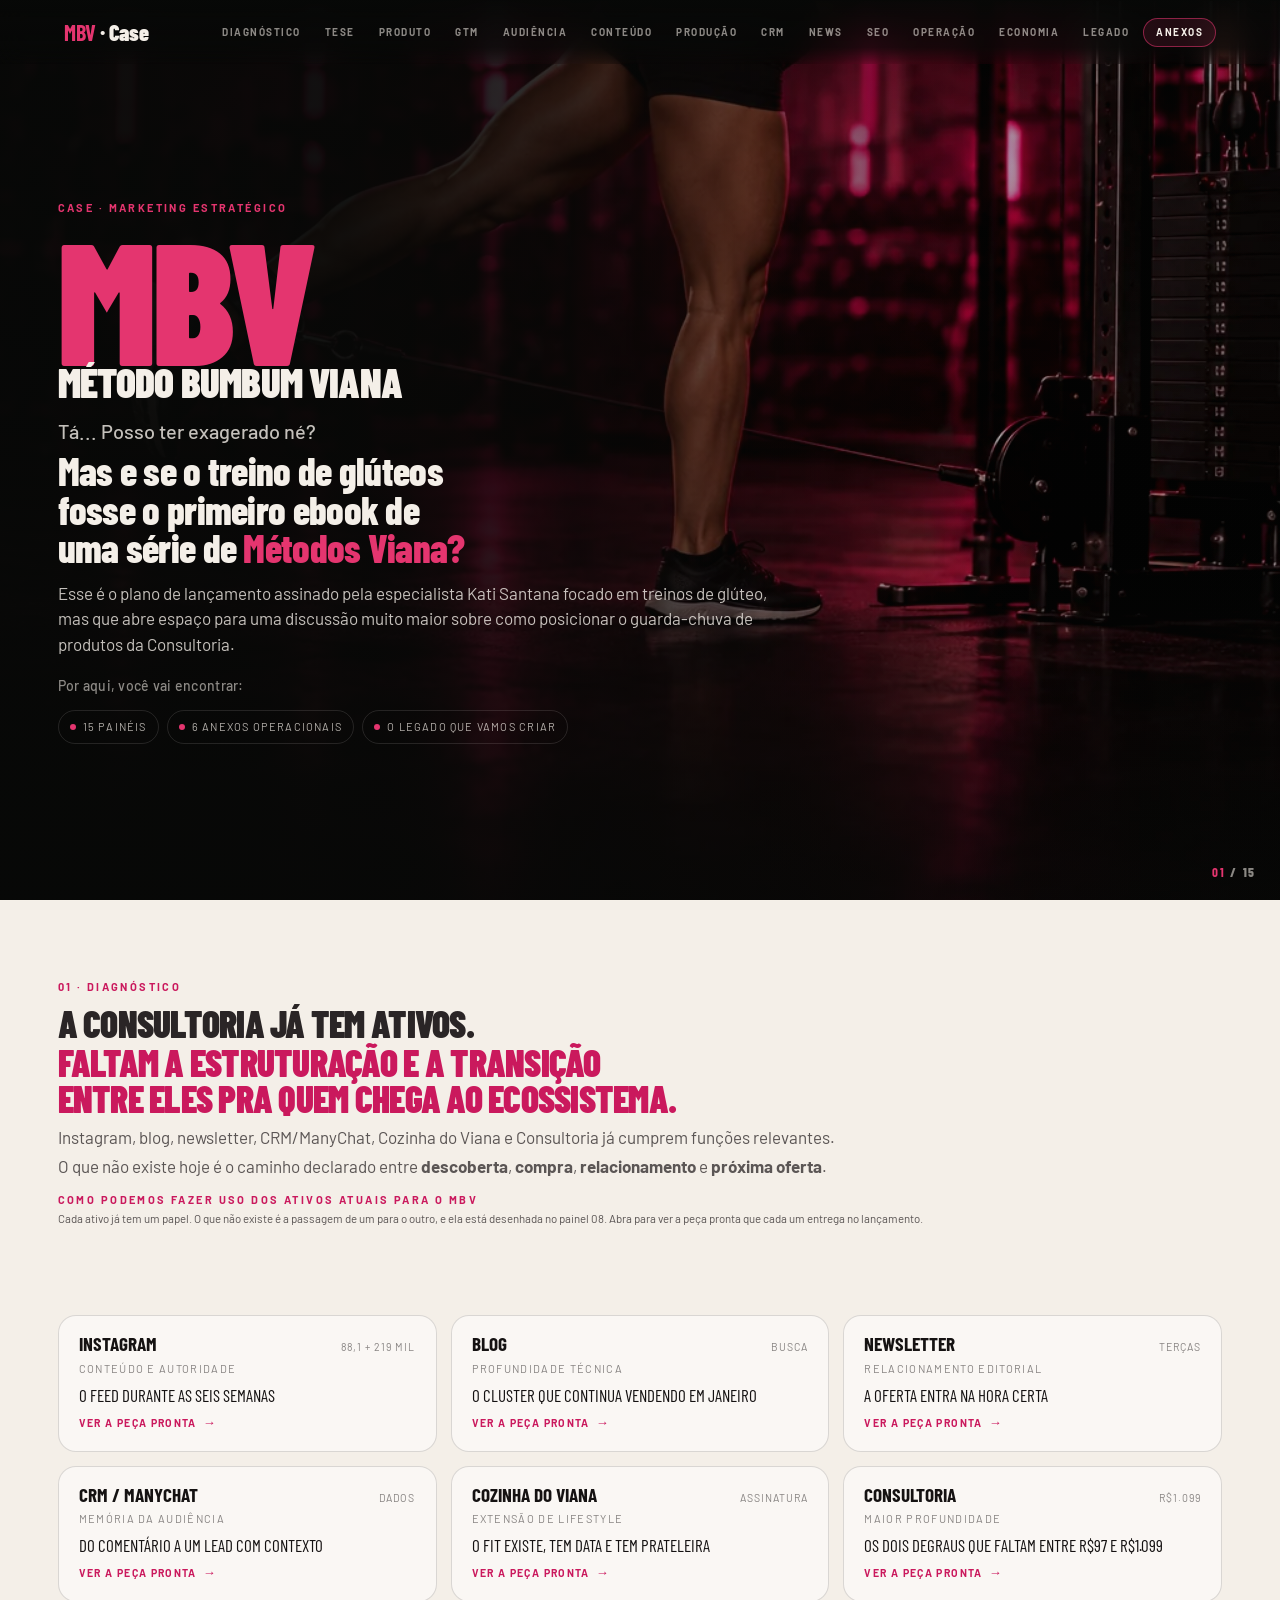
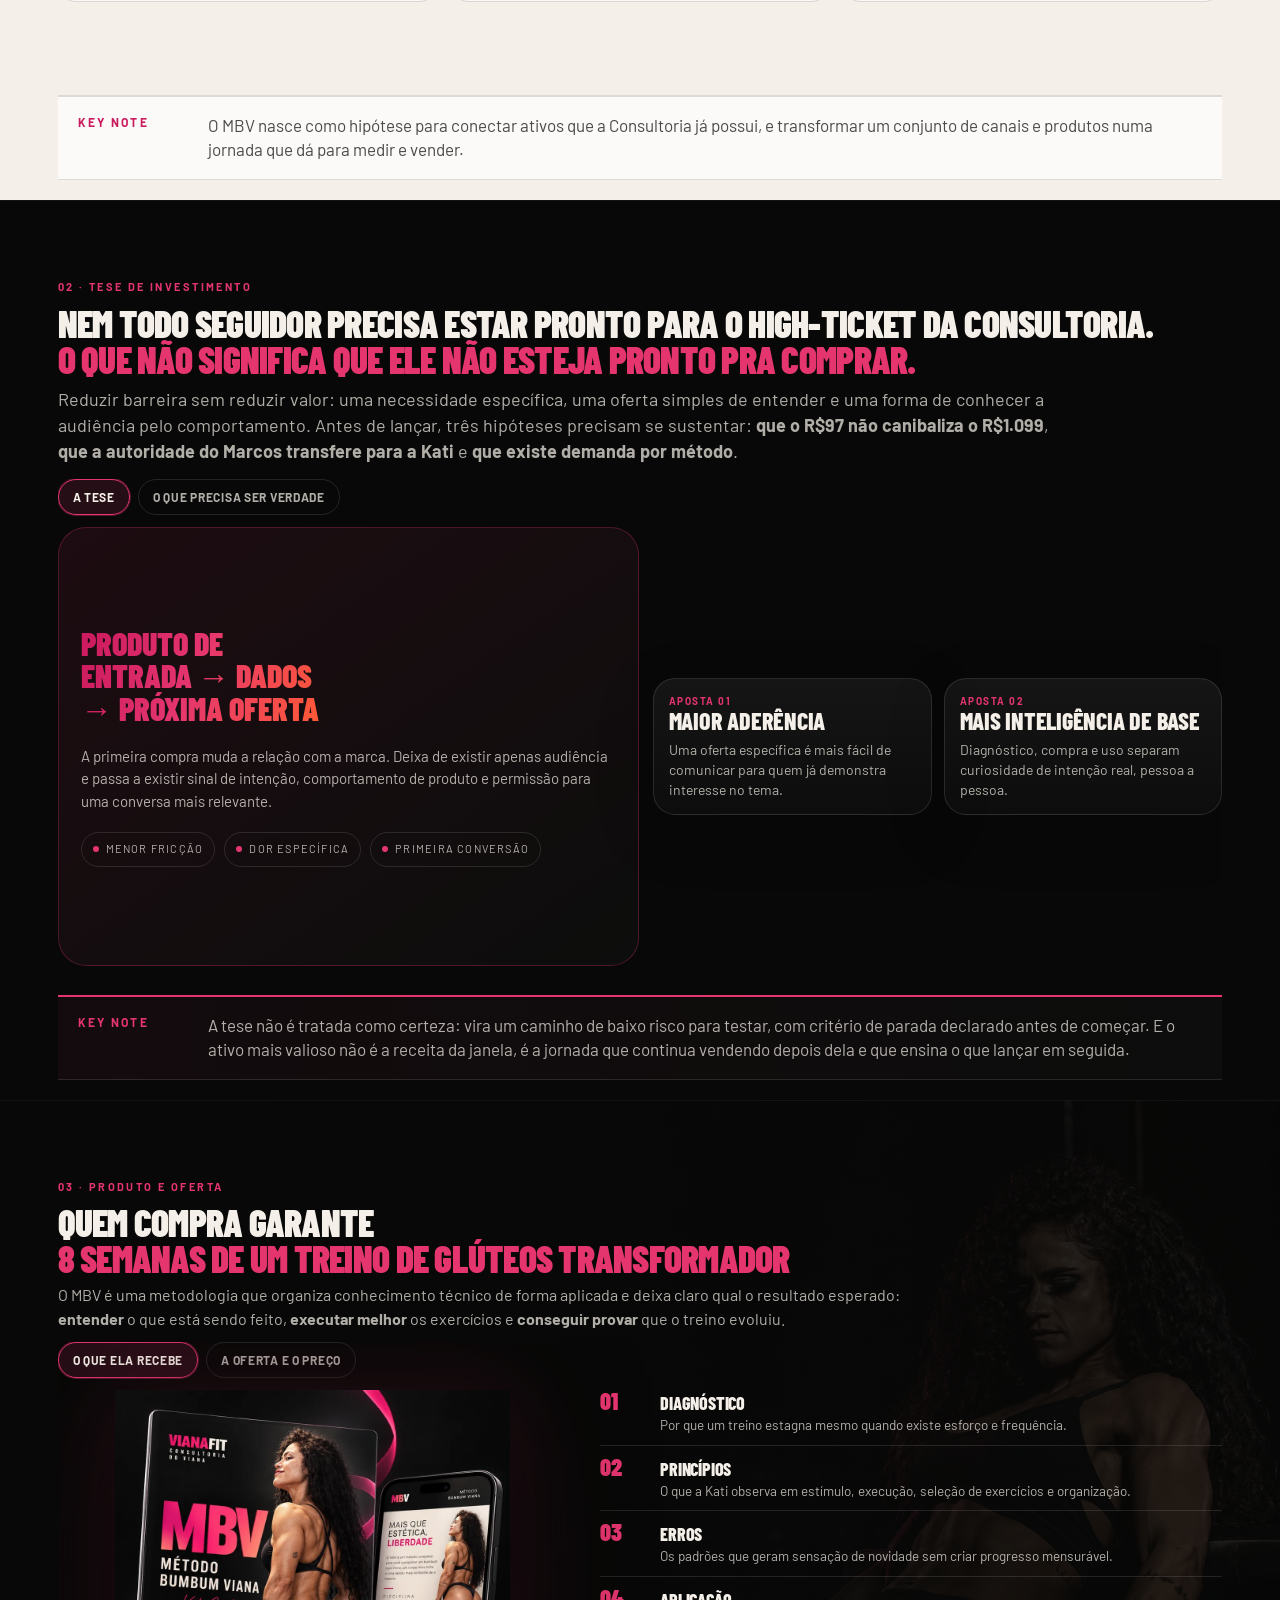
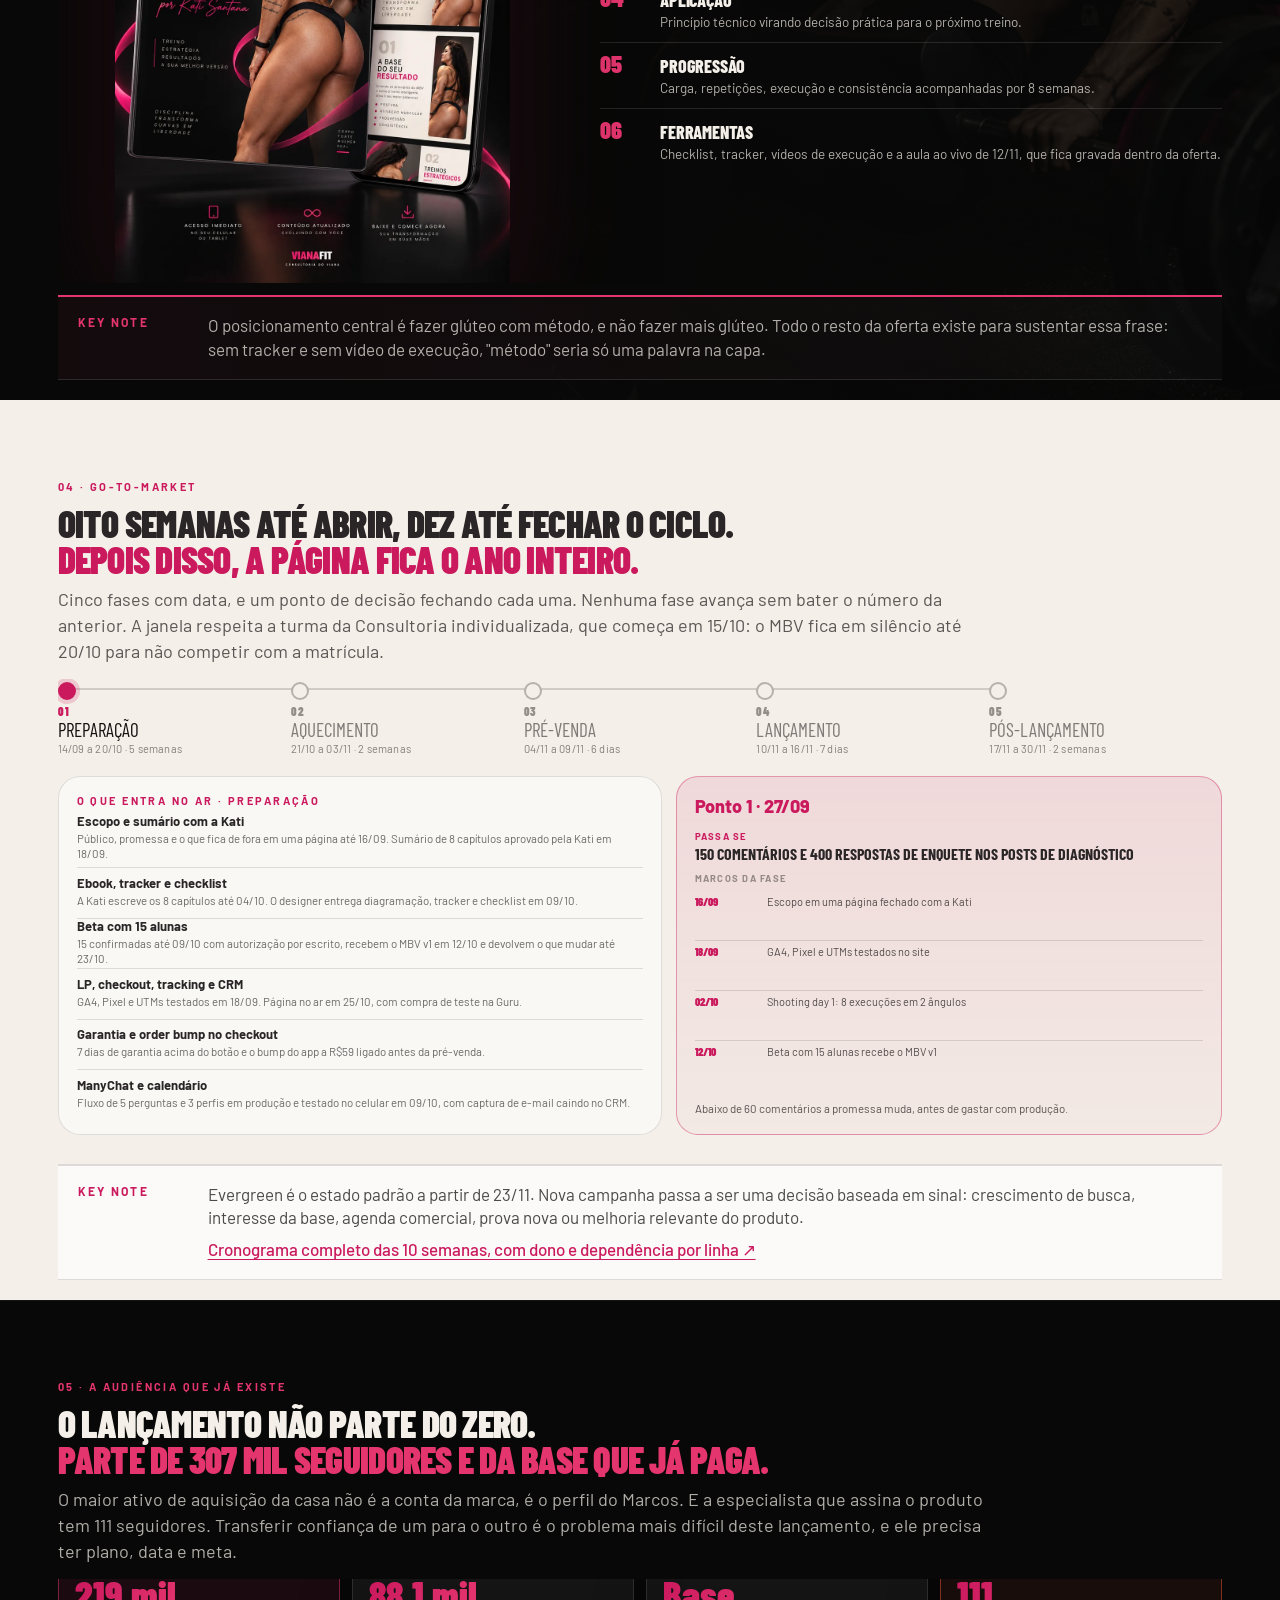
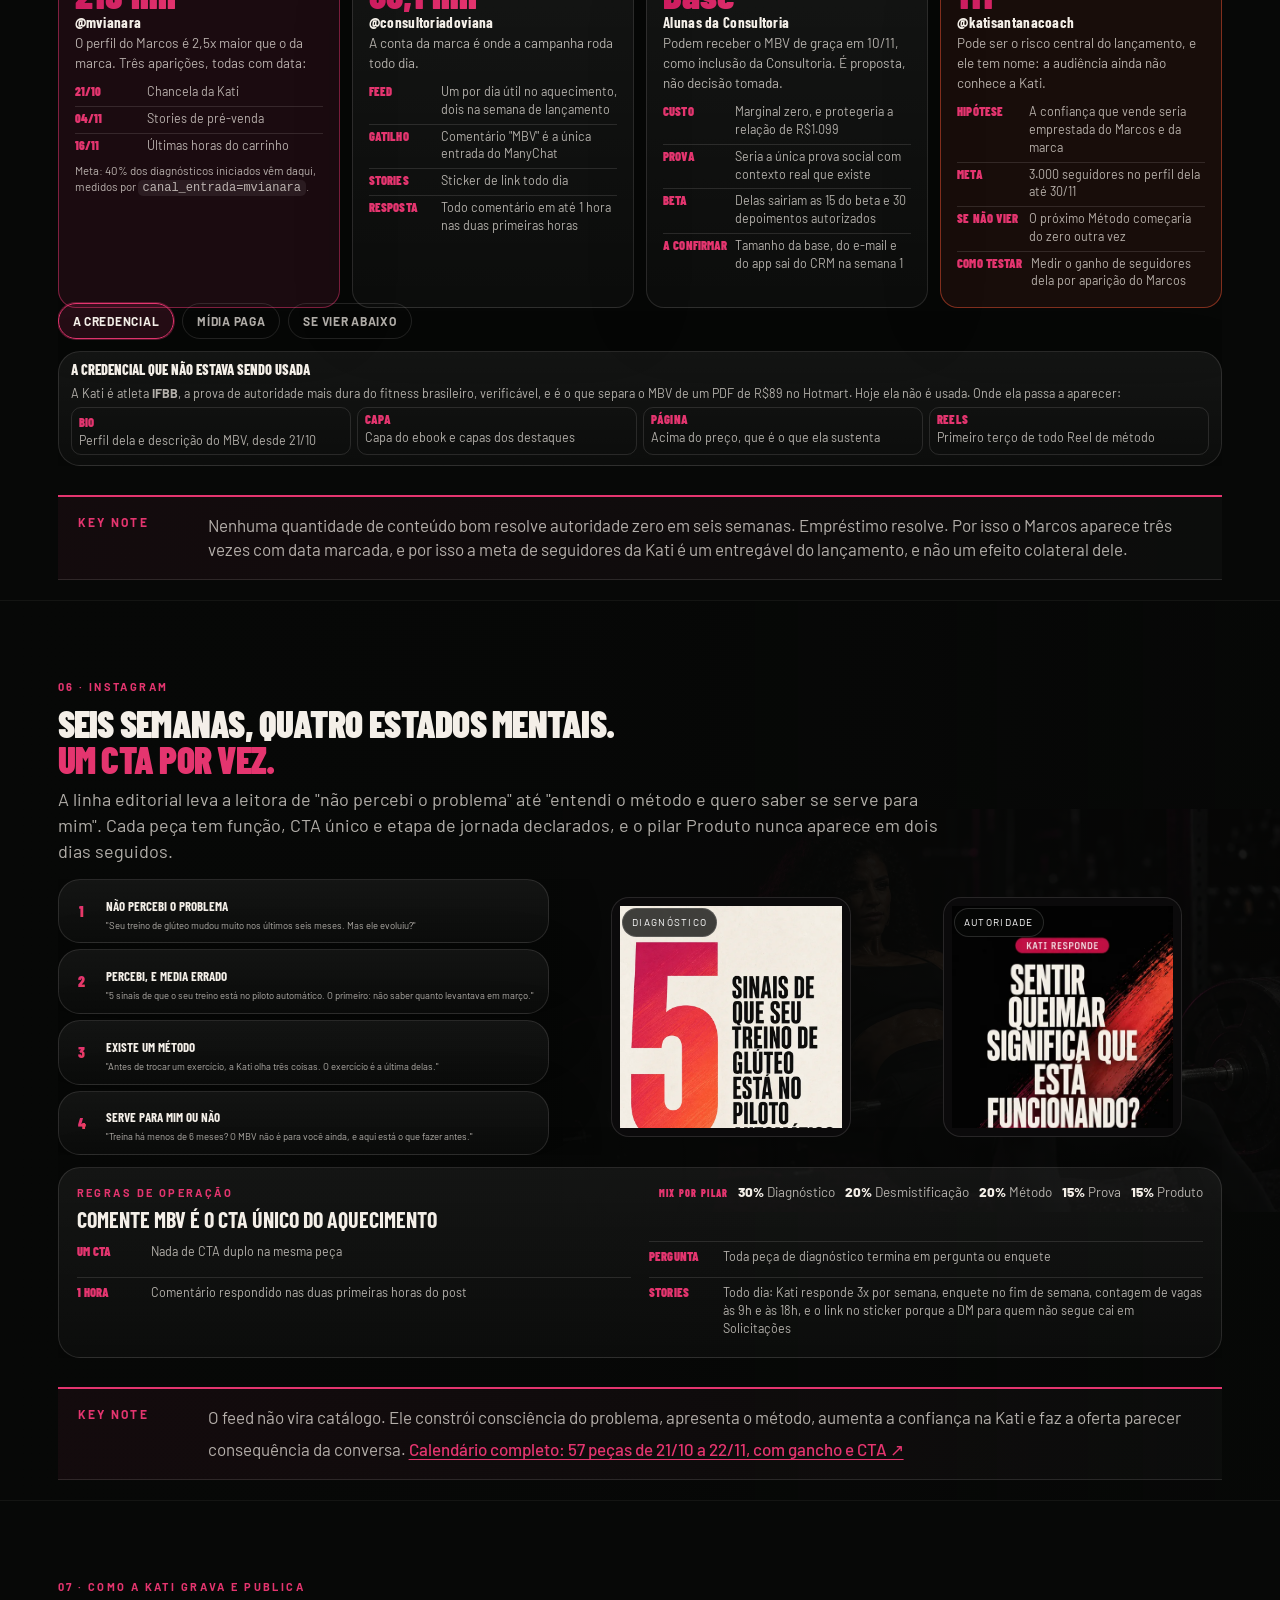
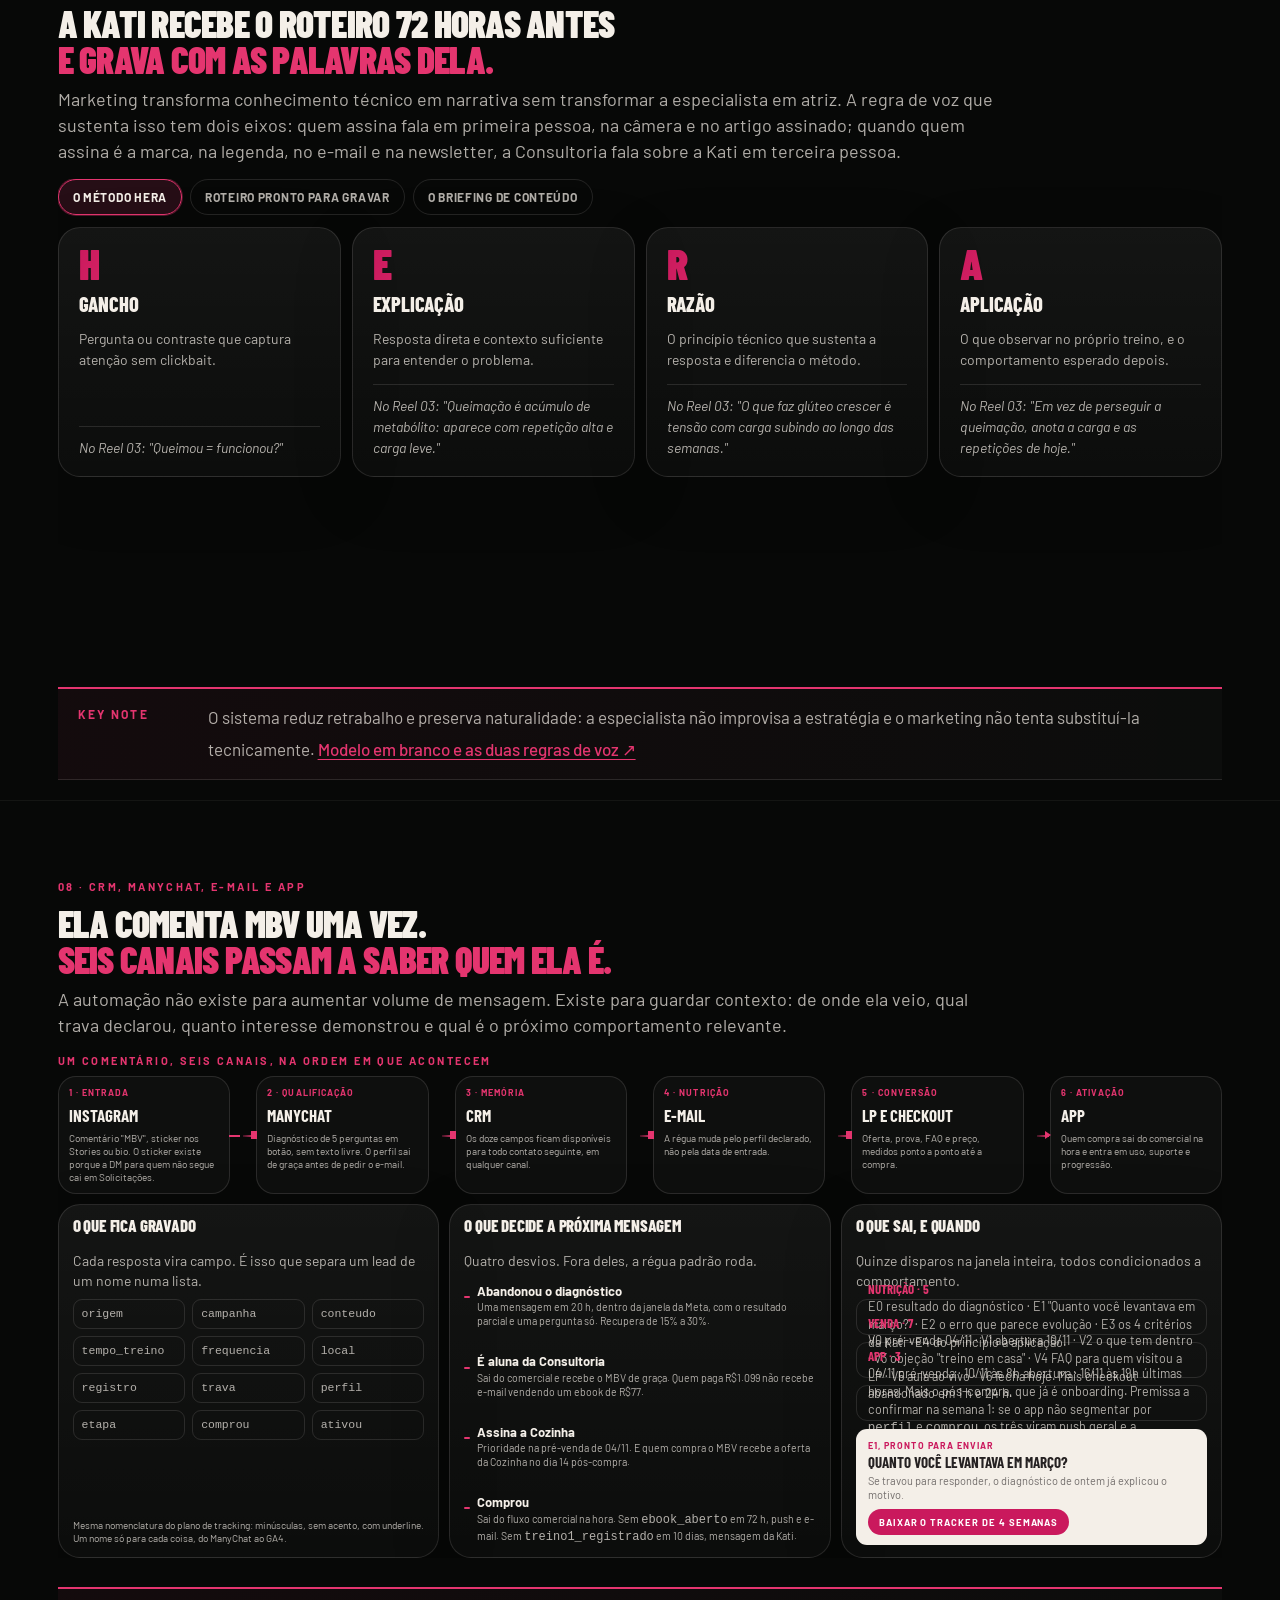
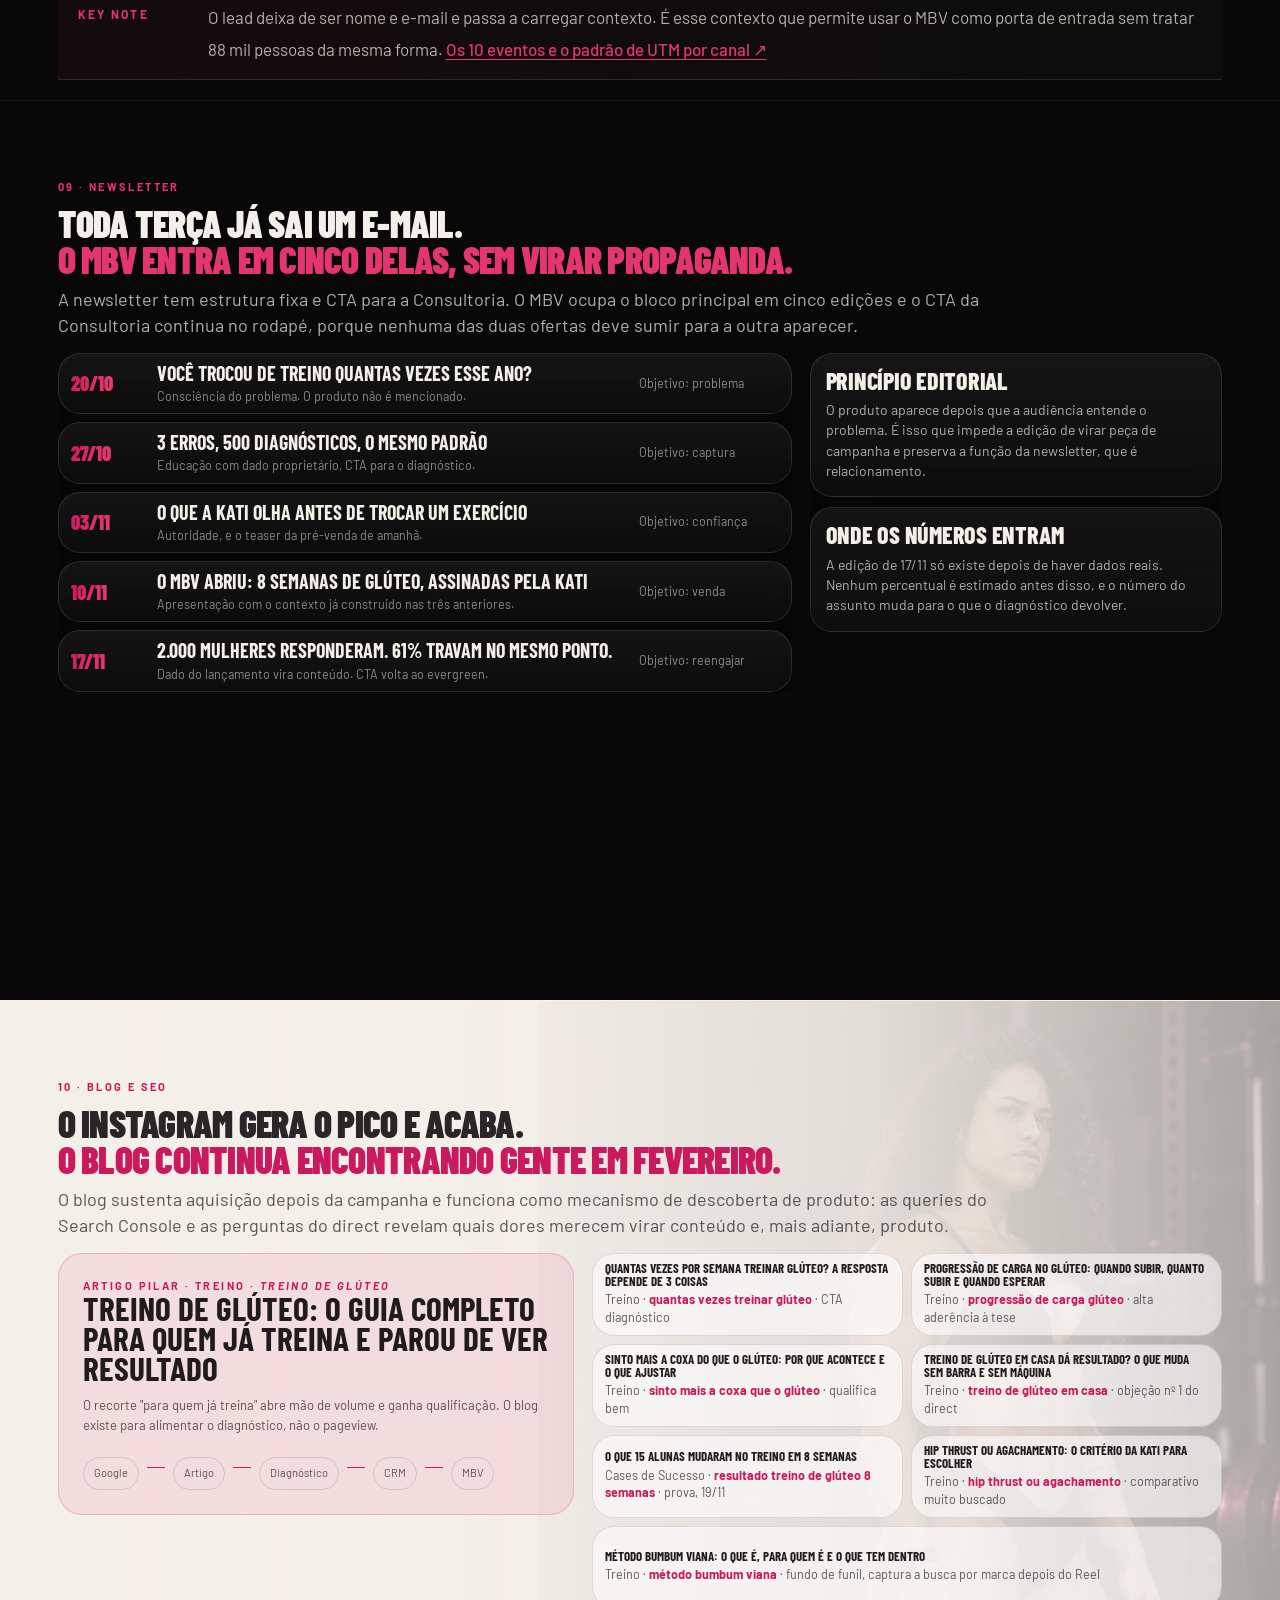
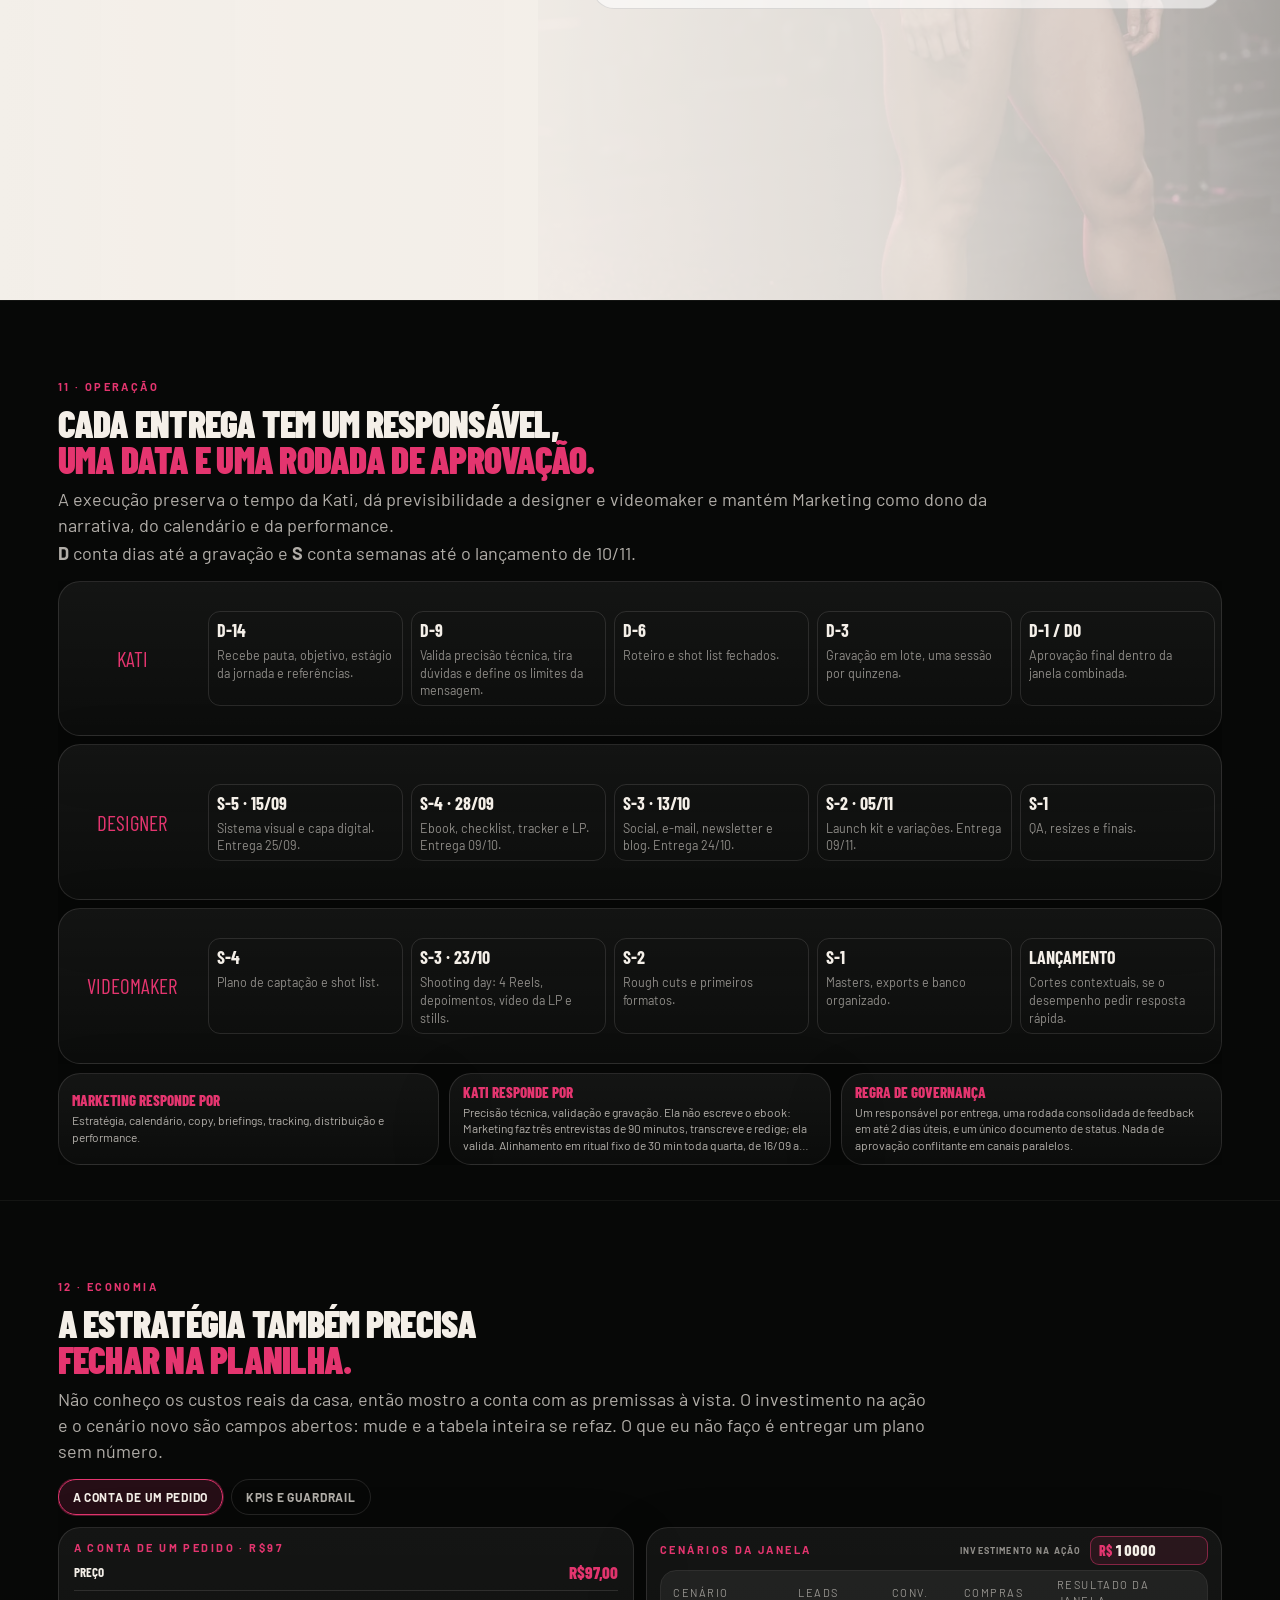
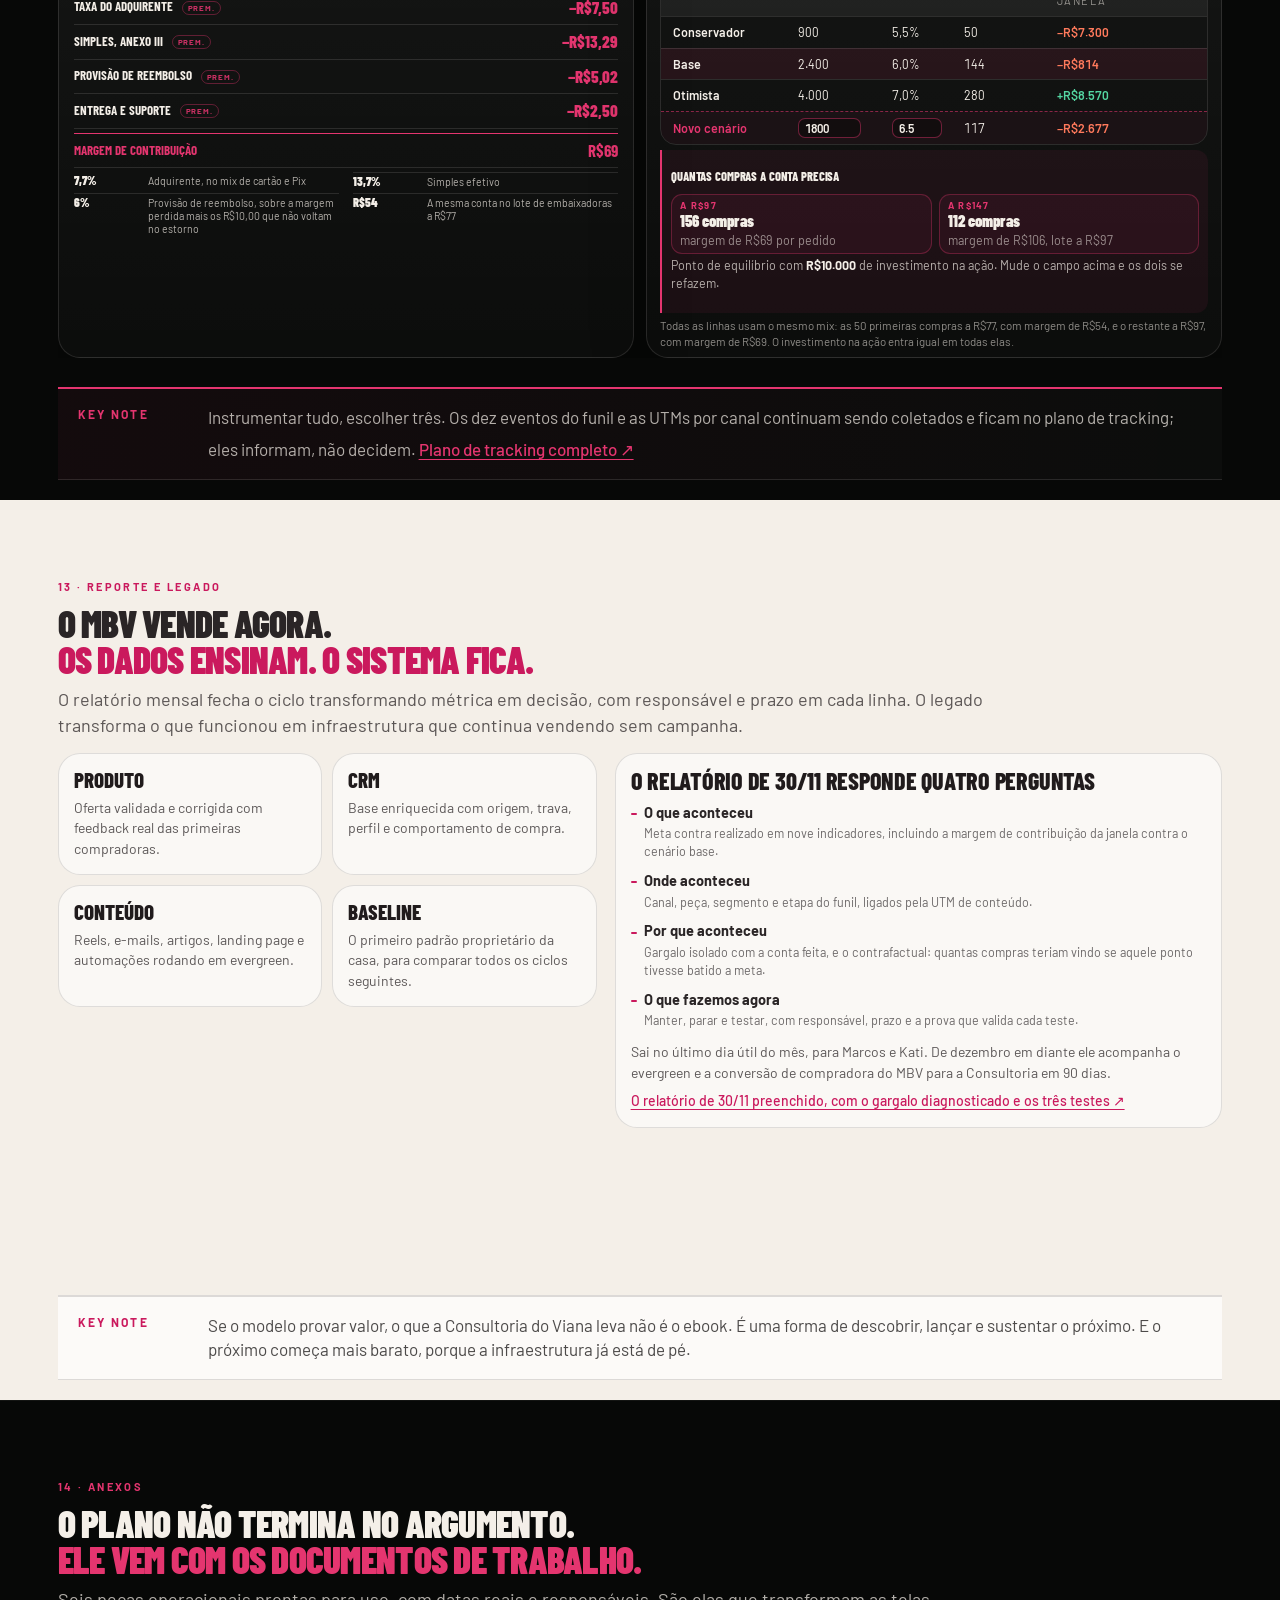
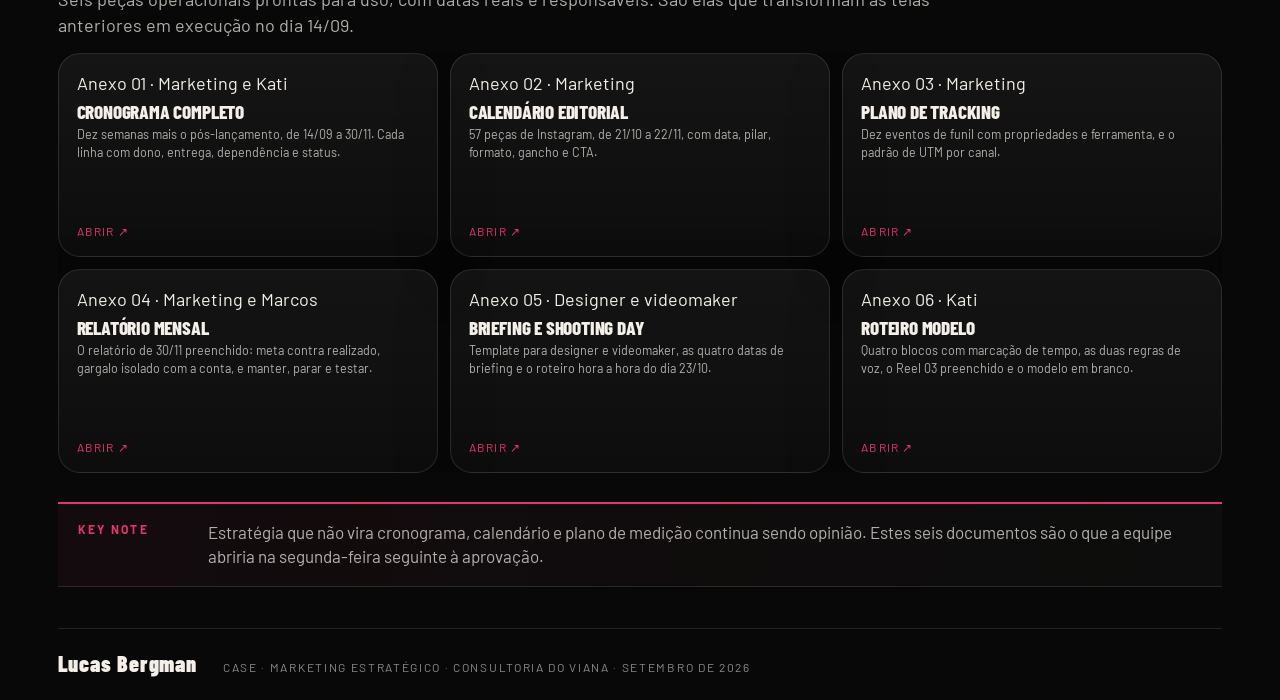
==== commit 63def941: "O case para de citar ponto de equilibrio fora da calculadora Com o investimento na acao virando camp" ====
--- a/index.html
+++ b/index.html
@@ -597,7 +597,7 @@
         <article class="card"><h4>Baseline</h4><p>O primeiro padrão proprietário da casa, para comparar todos os ciclos seguintes.</p></article>
       </div>
       <div><article class="card report-card"><h3>O relatório de 30/11 responde quatro perguntas</h3><div class="rule-list">
-        <div><b>O que aconteceu</b><span>Meta contra realizado em nove indicadores, incluindo o resultado da janela contra o ponto de equilíbrio.</span></div>
+        <div><b>O que aconteceu</b><span>Meta contra realizado em nove indicadores, incluindo a margem de contribuição da janela contra o cenário base.</span></div>
         <div><b>Onde aconteceu</b><span>Canal, peça, segmento e etapa do funil, ligados pela UTM de conteúdo.</span></div>
         <div><b>Por que aconteceu</b><span>Gargalo isolado com a conta feita, e o contrafactual: quantas compras teriam vindo se aquele ponto tivesse batido a meta.</span></div>
         <div><b>O que fazemos agora</b><span>Manter, parar e testar, com responsável, prazo e a prova que valida cada teste.</span></div>
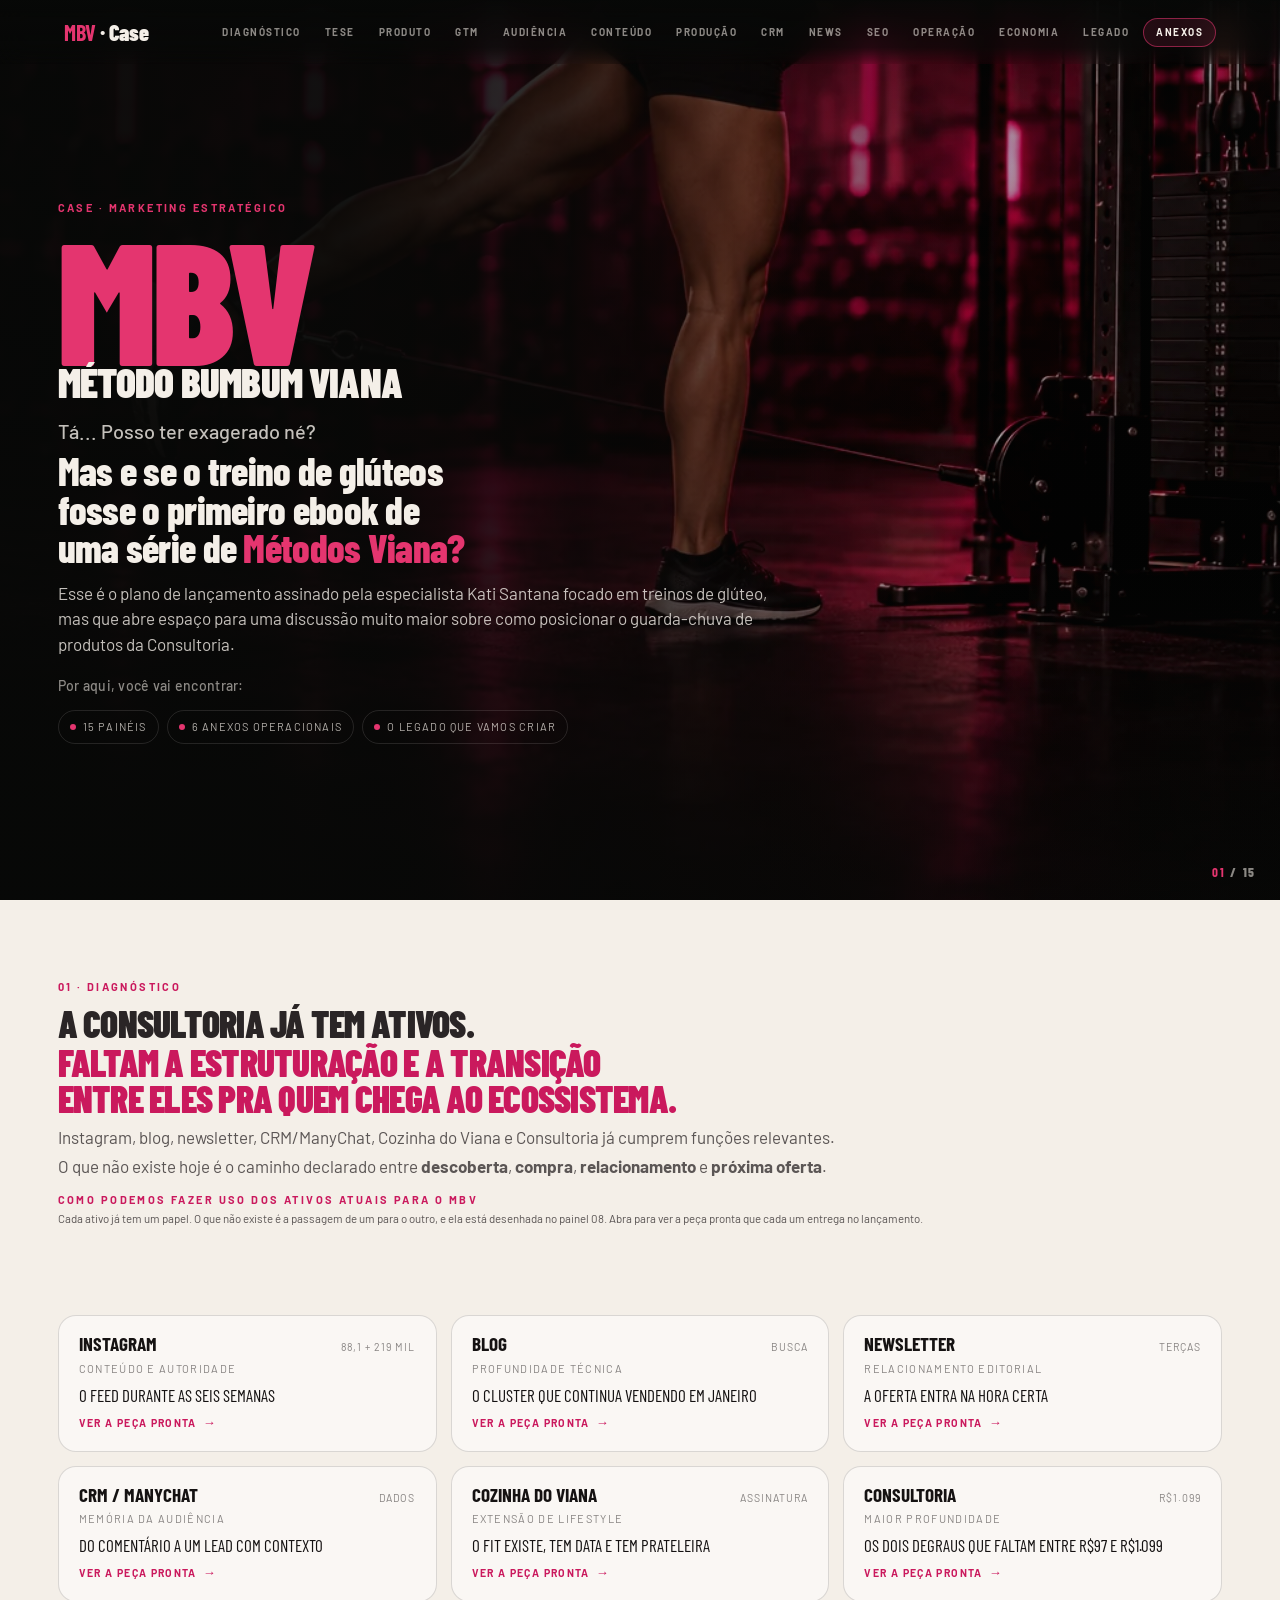
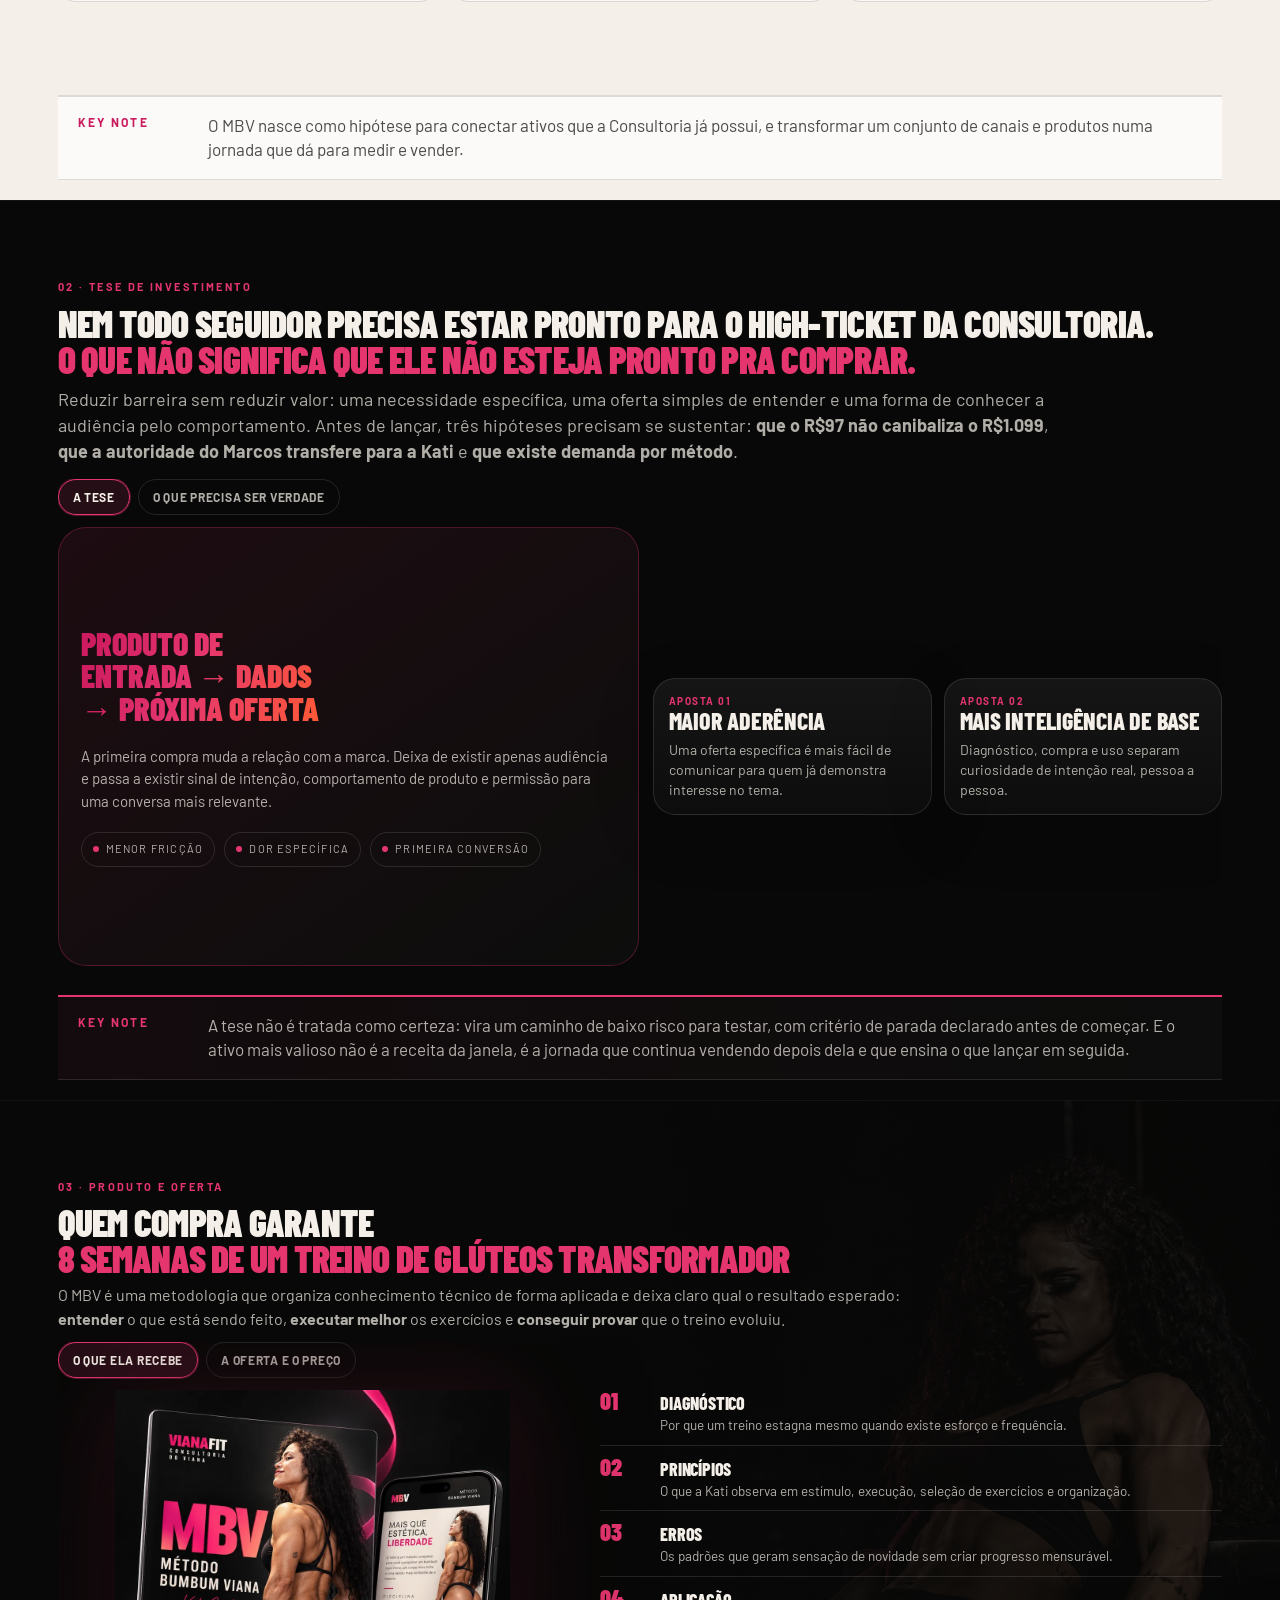
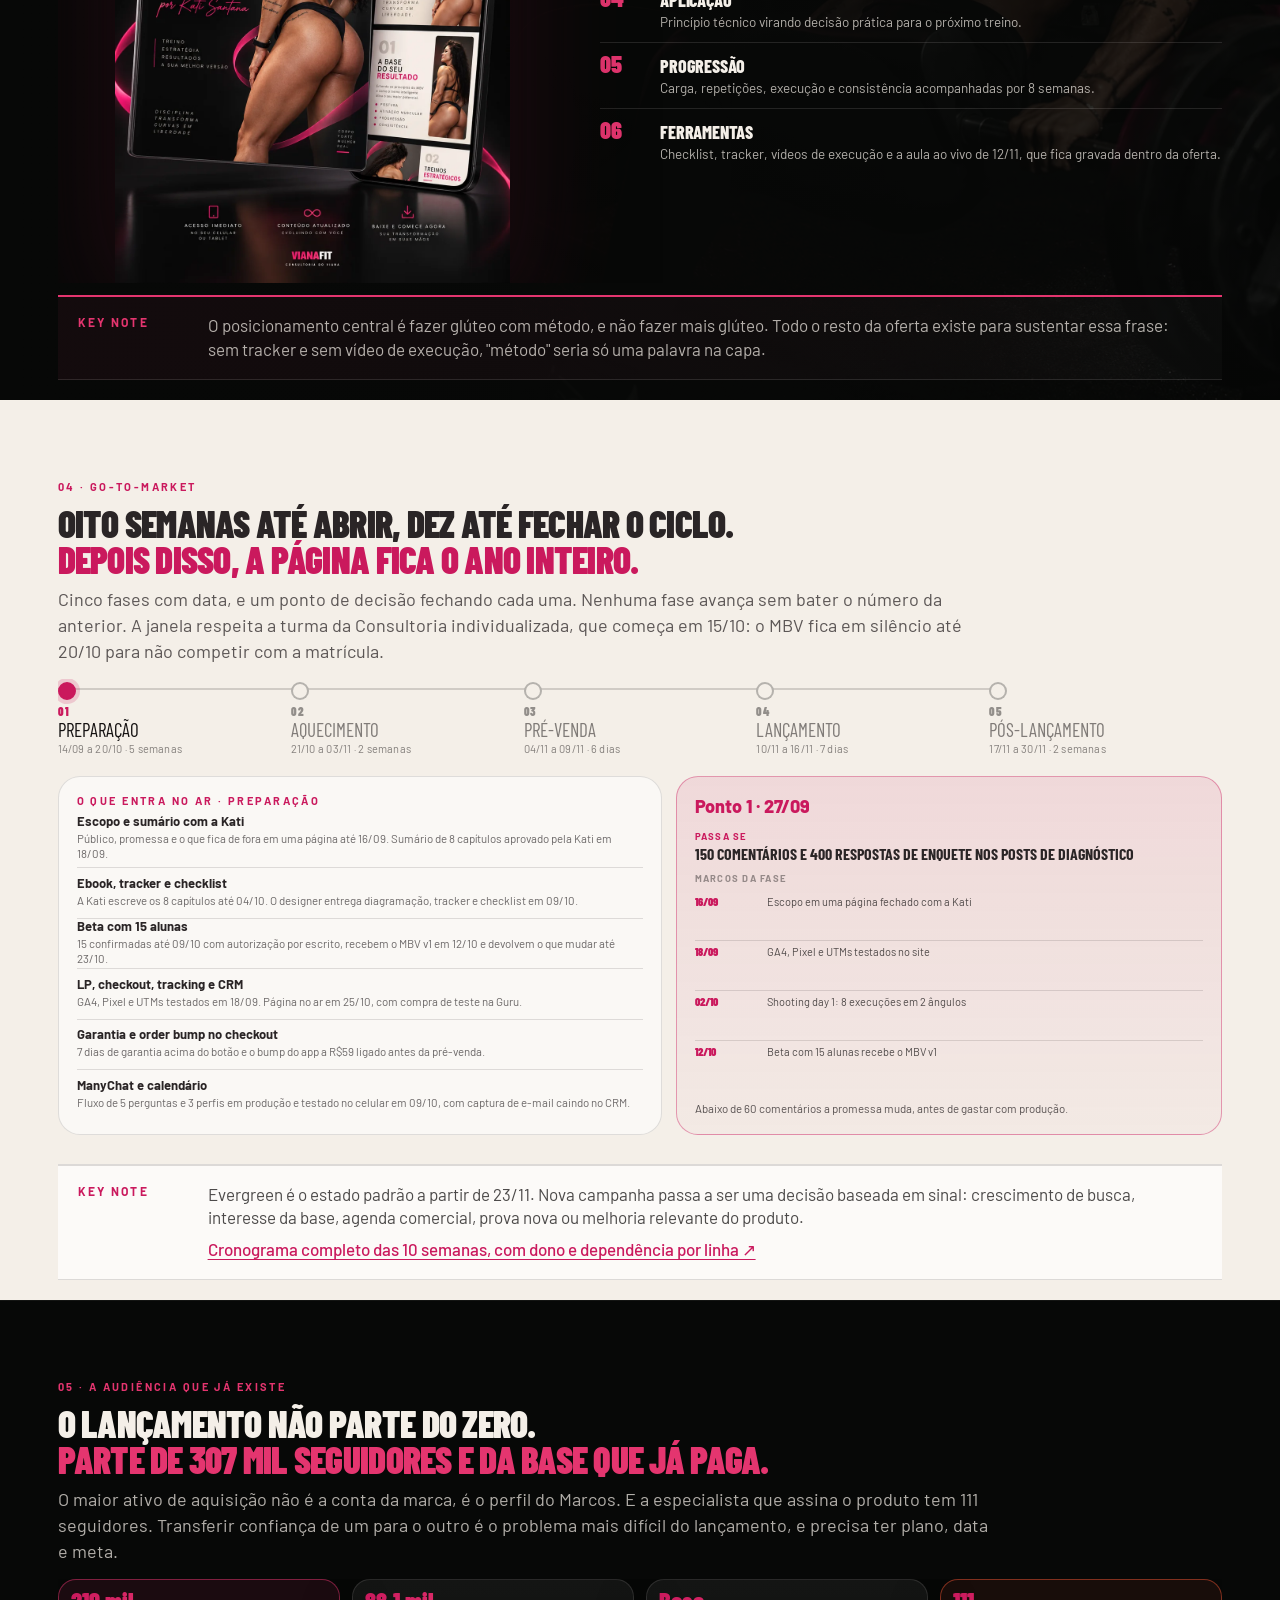
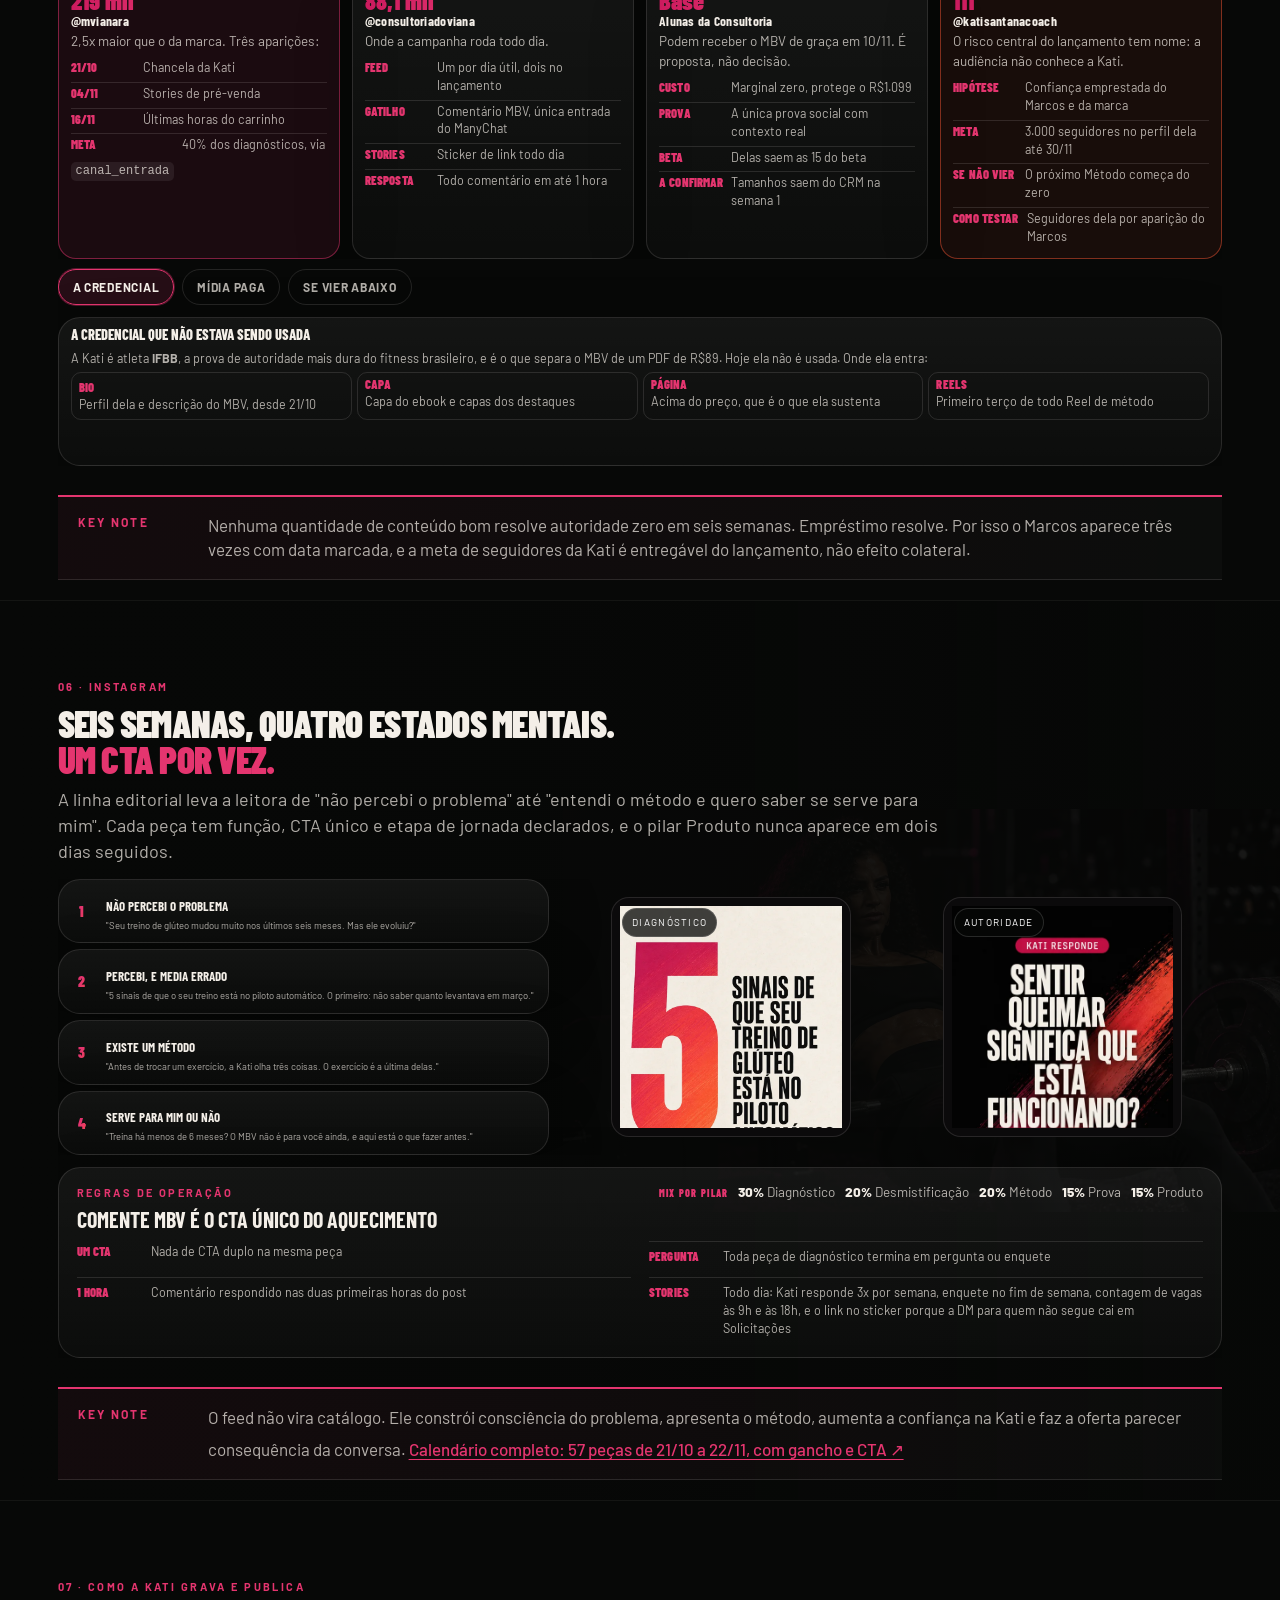
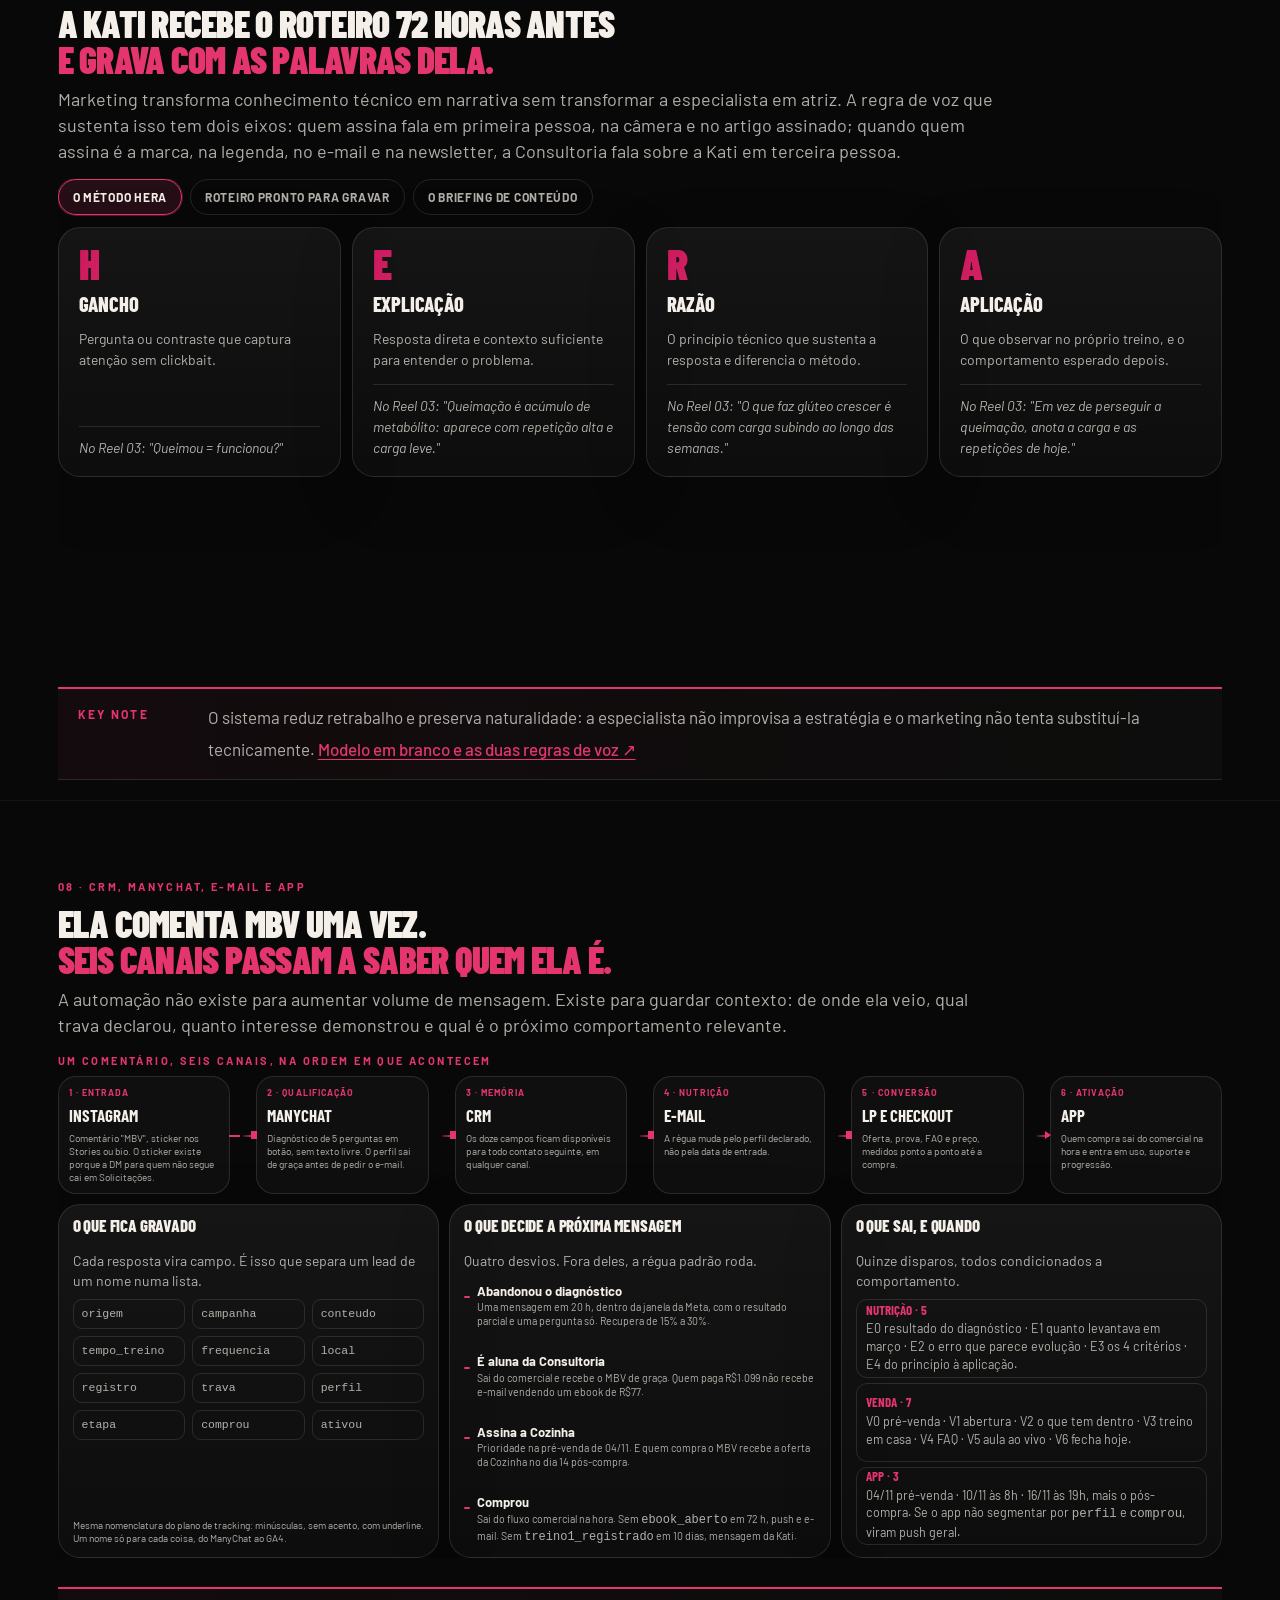
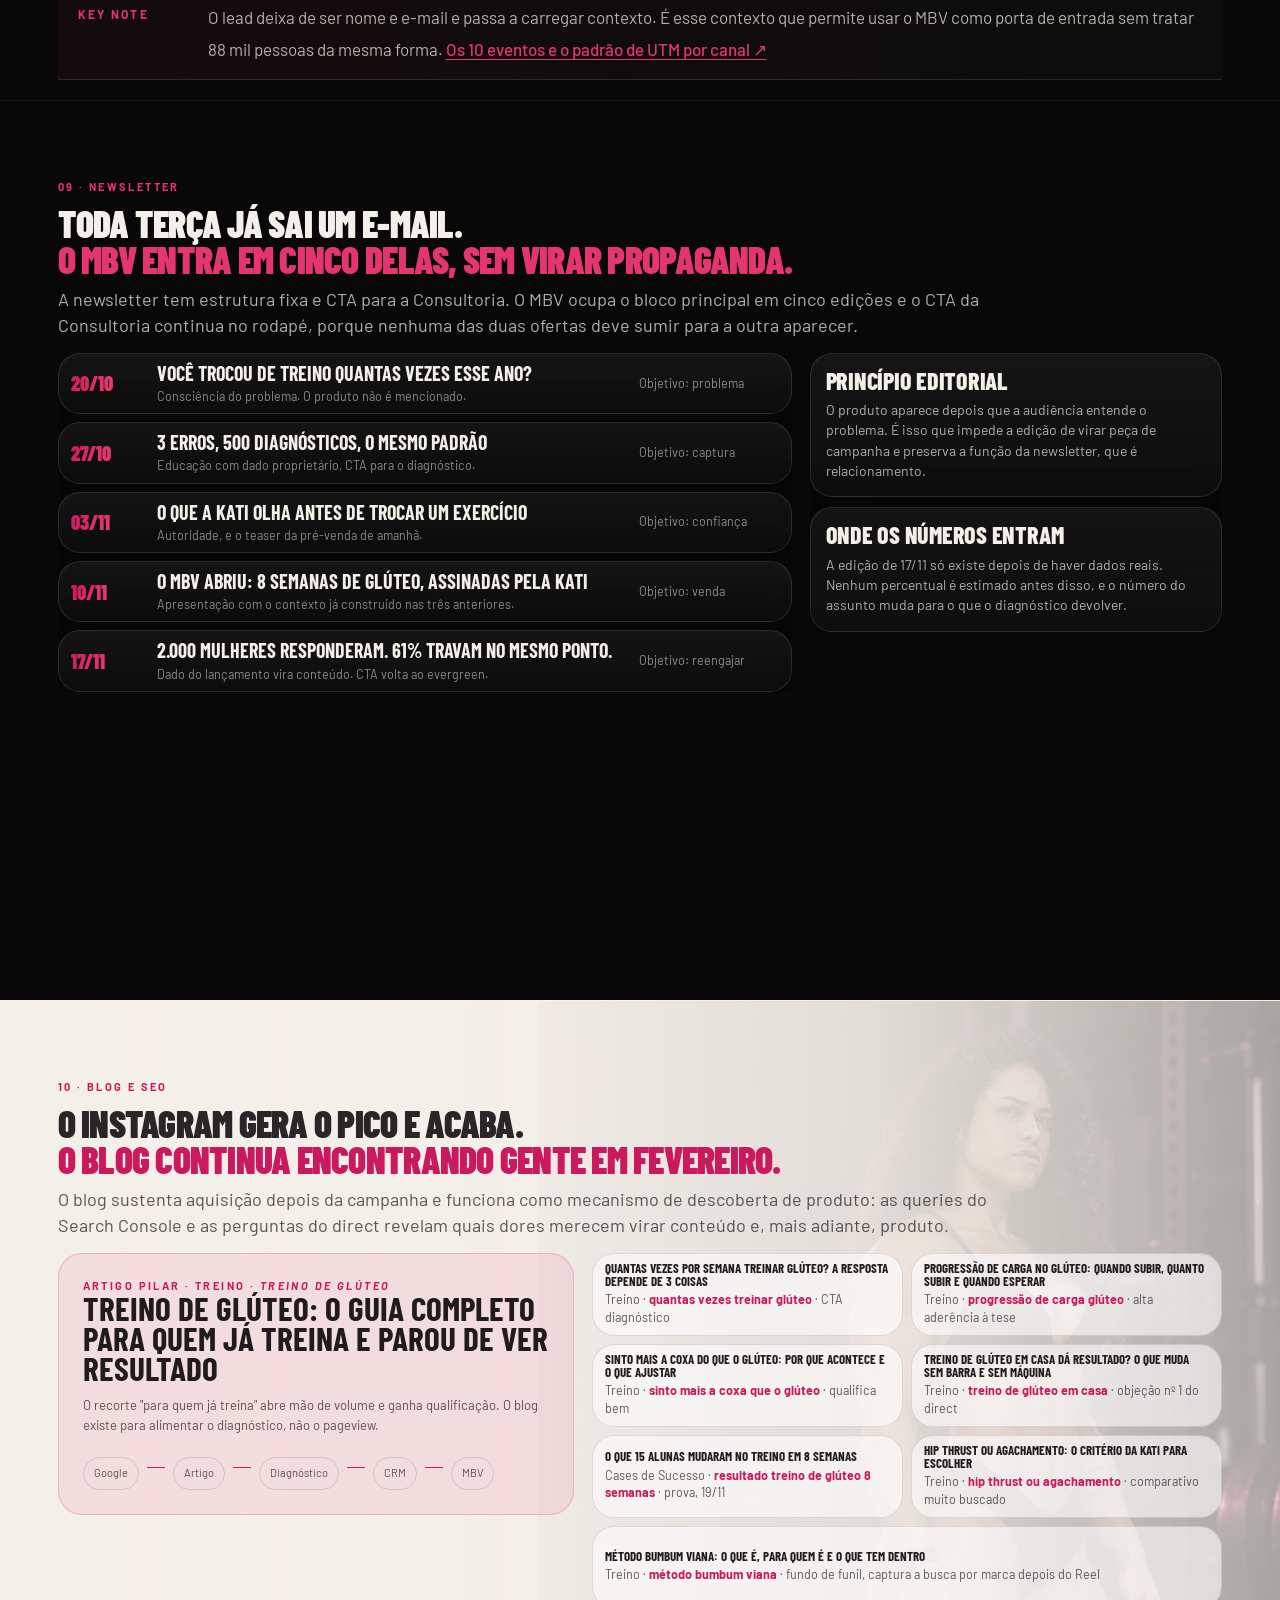
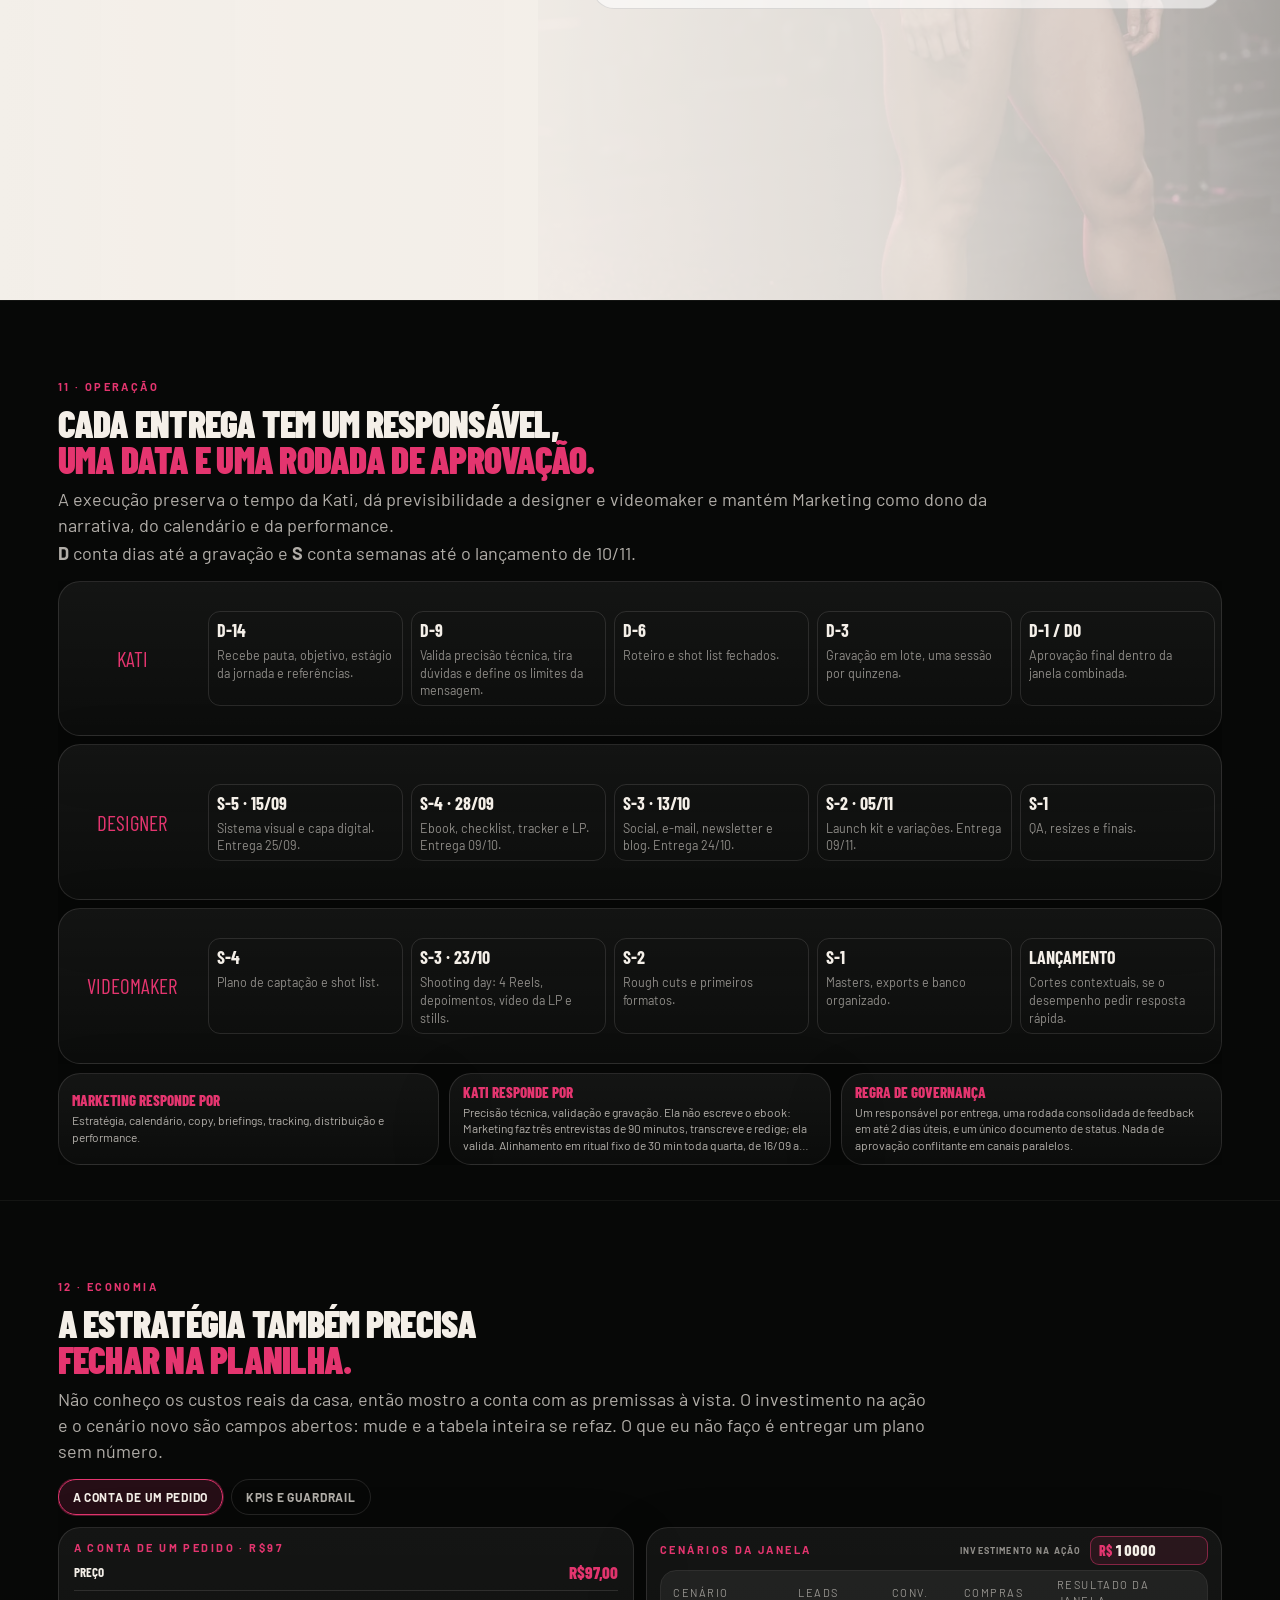
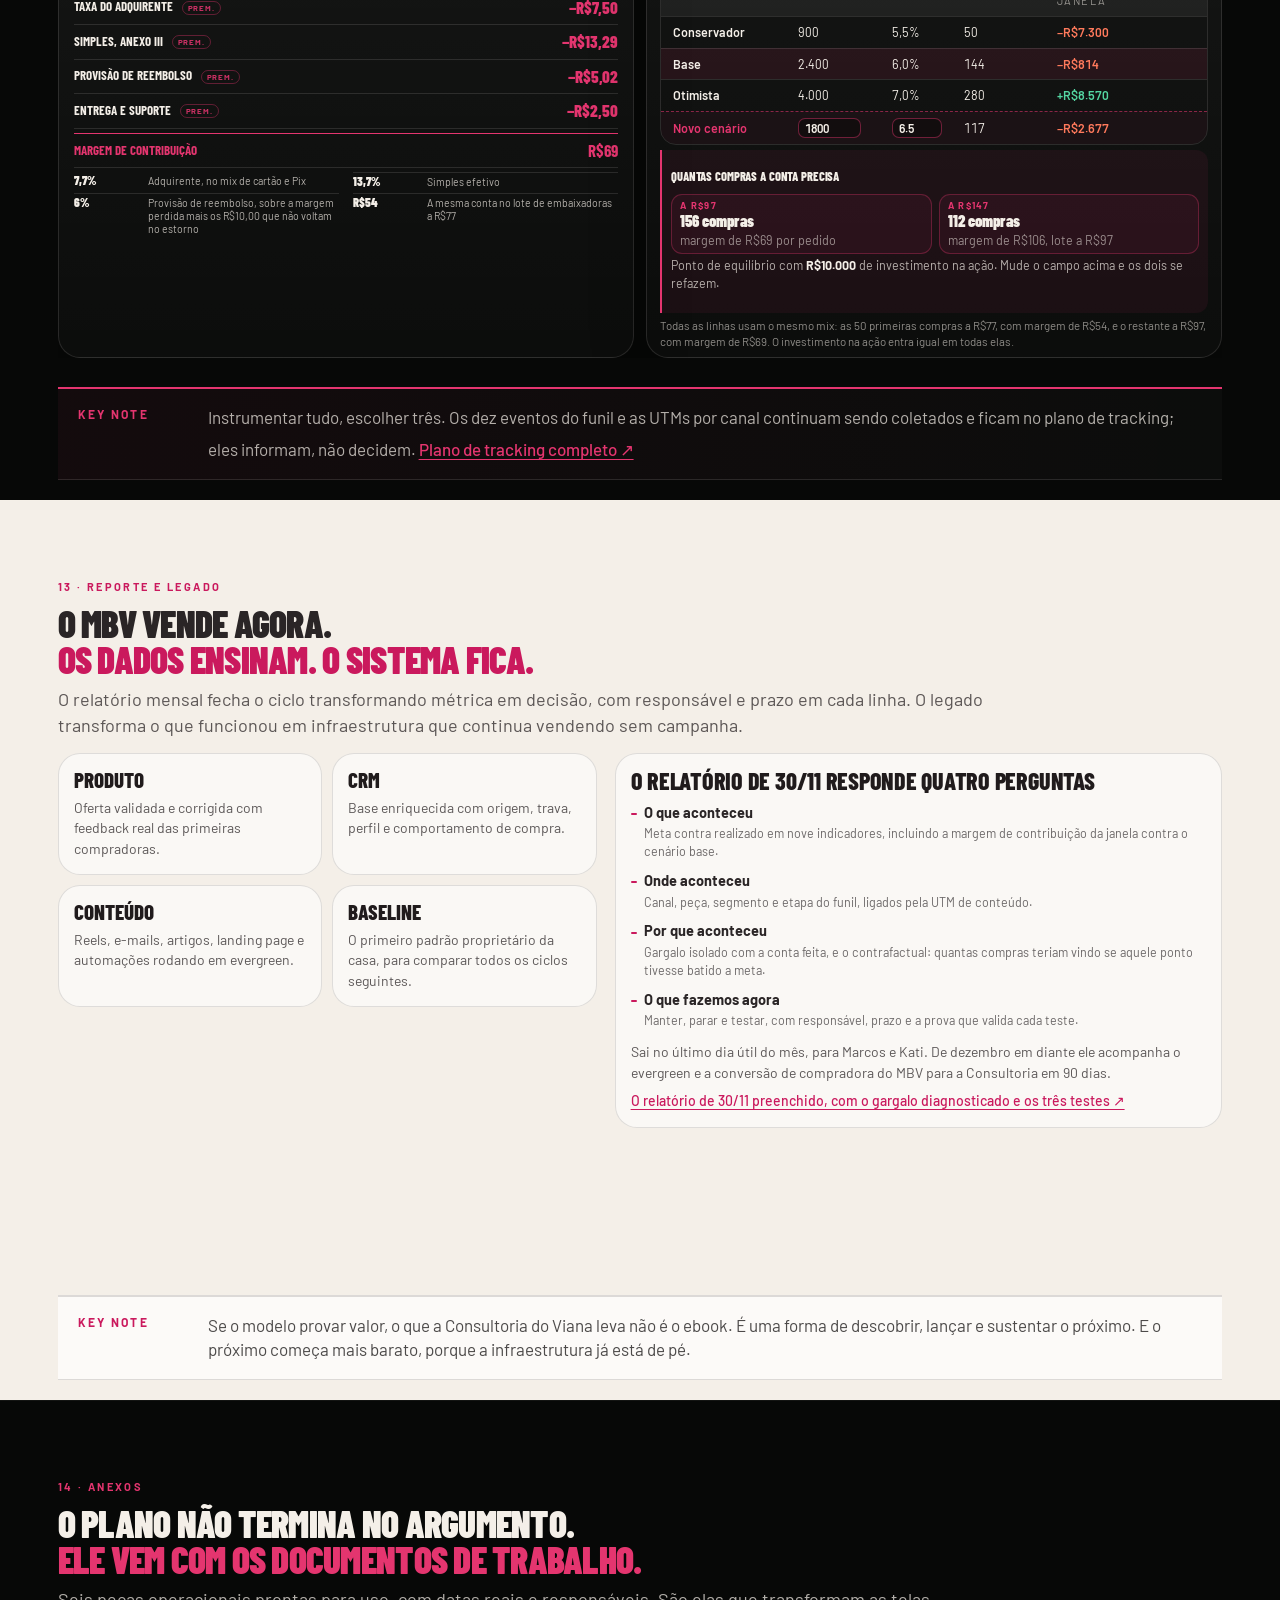
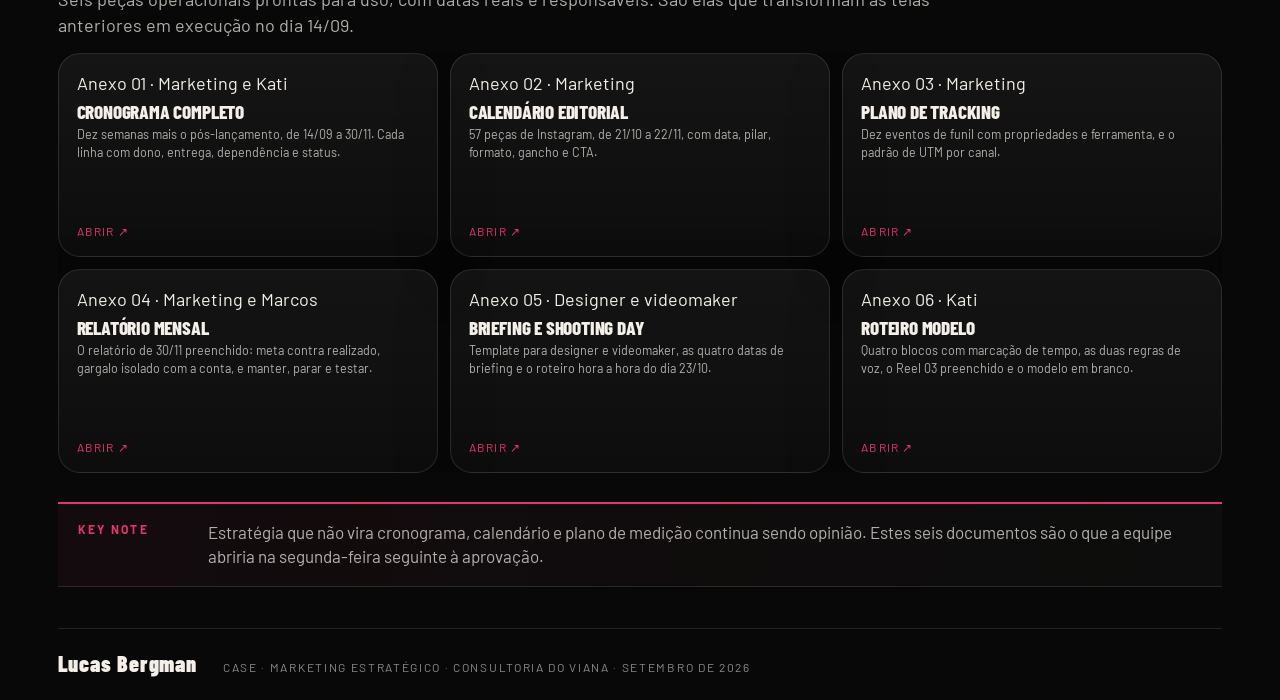
==== commit 86de5c93: "Corte por cima: a causa raiz que nenhuma ferramenta via .content tem align-items:center desde a base" ====
--- a/index.html
+++ b/index.html
@@ -352,12 +352,12 @@
 </section>
 <section class="panel" id="s06" data-slide="06">
   <div class="wrap">
-    <div class="intro"><p class="eyebrow">05 · A audiência que já existe</p><h2><span>O lançamento não parte do zero.</span><span class="pink">Parte de 307 mil seguidores e da base que já paga.</span></h2><p class="sub">O maior ativo de aquisição da casa não é a conta da marca, é o perfil do Marcos. E a especialista que assina o produto tem 111 seguidores. Transferir confiança de um para o outro é o problema mais difícil deste lançamento, e ele precisa ter plano, data e meta.</p></div>
+    <div class="intro"><p class="eyebrow">05 · A audiência que já existe</p><h2><span>O lançamento não parte do zero.</span><span class="pink">Parte de 307 mil seguidores e da base que já paga.</span></h2><p class="sub">O maior ativo de aquisição não é a conta da marca, é o perfil do Marcos. E a especialista que assina o produto tem 111 seguidores. Transferir confiança de um para o outro é o problema mais difícil do lançamento, e precisa ter plano, data e meta.</p></div>
     <div class="content content-stack"><div class="audience-grid">
-      <article class="glass aud aud--hi"><div class="aud-num">219 mil</div><b>@mvianara</b><span>O perfil do Marcos é 2,5x maior que o da marca. Três aparições, todas com data:</span><ul class="topicos"><li><b>21/10</b>Chancela da Kati</li><li><b>04/11</b>Stories de pré-venda</li><li><b>16/11</b>Últimas horas do carrinho</li></ul><span class="aud-meta">Meta: 40% dos diagnósticos iniciados vêm daqui, medidos por <code>canal_entrada=mvianara</code>.</span></article>
-      <article class="glass aud"><div class="aud-num">88,1 mil</div><b>@consultoriadoviana</b><span>A conta da marca é onde a campanha roda todo dia.</span><ul class="topicos"><li><b>Feed</b>Um por dia útil no aquecimento, dois na semana de lançamento</li><li><b>Gatilho</b>Comentário "MBV" é a única entrada do ManyChat</li><li><b>Stories</b>Sticker de link todo dia</li><li><b>Resposta</b>Todo comentário em até 1 hora nas duas primeiras horas</li></ul></article>
-      <article class="glass aud"><div class="aud-num">Base</div><b>Alunas da Consultoria</b><span>Podem receber o MBV de graça em 10/11, como inclusão da Consultoria. É proposta, não decisão tomada.</span><ul class="topicos"><li><b>Custo</b>Marginal zero, e protegeria a relação de R$1.099</li><li><b>Prova</b>Seria a única prova social com contexto real que existe</li><li><b>Beta</b>Delas sairiam as 15 do beta e 30 depoimentos autorizados</li><li><b>A confirmar</b>Tamanho da base, do e-mail e do app sai do CRM na semana 1</li></ul></article>
-      <article class="glass aud aud--warn"><div class="aud-num">111</div><b>@katisantanacoach</b><span>Pode ser o risco central do lançamento, e ele tem nome: a audiência ainda não conhece a Kati.</span><ul class="topicos"><li><b>Hipótese</b>A confiança que vende seria emprestada do Marcos e da marca</li><li><b>Meta</b>3.000 seguidores no perfil dela até 30/11</li><li><b>Se não vier</b>O próximo Método começaria do zero outra vez</li><li><b>Como testar</b>Medir o ganho de seguidores dela por aparição do Marcos</li></ul></article>
+      <article class="glass aud aud--hi"><div class="aud-num">219 mil</div><b>@mvianara</b><span>2,5x maior que o da marca. Três aparições:</span><ul class="topicos"><li><b>21/10</b>Chancela da Kati</li><li><b>04/11</b>Stories de pré-venda</li><li><b>16/11</b>Últimas horas do carrinho</li><li><b>Meta</b>40% dos diagnósticos, via <code>canal_entrada</code></li></ul></article>
+      <article class="glass aud"><div class="aud-num">88,1 mil</div><b>@consultoriadoviana</b><span>Onde a campanha roda todo dia.</span><ul class="topicos"><li><b>Feed</b>Um por dia útil, dois no lançamento</li><li><b>Gatilho</b>Comentário MBV, única entrada do ManyChat</li><li><b>Stories</b>Sticker de link todo dia</li><li><b>Resposta</b>Todo comentário em até 1 hora</li></ul></article>
+      <article class="glass aud"><div class="aud-num">Base</div><b>Alunas da Consultoria</b><span>Podem receber o MBV de graça em 10/11. É proposta, não decisão.</span><ul class="topicos"><li><b>Custo</b>Marginal zero, protege o R$1.099</li><li><b>Prova</b>A única prova social com contexto real</li><li><b>Beta</b>Delas saem as 15 do beta</li><li><b>A confirmar</b>Tamanhos saem do CRM na semana 1</li></ul></article>
+      <article class="glass aud aud--warn"><div class="aud-num">111</div><b>@katisantanacoach</b><span>O risco central do lançamento tem nome: a audiência não conhece a Kati.</span><ul class="topicos"><li><b>Hipótese</b>Confiança emprestada do Marcos e da marca</li><li><b>Meta</b>3.000 seguidores no perfil dela até 30/11</li><li><b>Se não vier</b>O próximo Método começa do zero</li><li><b>Como testar</b>Seguidores dela por aparição do Marcos</li></ul></article>
     </div>
       <div class="camadas camadas--baixa">
         <div class="camadas-tabs" role="tablist" aria-label="Leituras da audiência">
@@ -366,13 +366,13 @@
         <button class="camada-tab" type="button" role="tab" aria-selected="false" data-alvo="a3">Se vier abaixo</button>
         </div>
         <div class="camadas-corpo">
-      <div class="camada is-active" data-camada="a1"><article class="card"><h4>A credencial que não estava sendo usada</h4><p>A Kati é atleta <b>IFBB</b>, a prova de autoridade mais dura do fitness brasileiro, verificável, e é o que separa o MBV de um PDF de R$89 no Hotmart. Hoje ela não é usada. Onde ela passa a aparecer:</p><ul class="topicos"><li><b>Bio</b>Perfil dela e descrição do MBV, desde 21/10</li><li><b>Capa</b>Capa do ebook e capas dos destaques</li><li><b>Página</b>Acima do preço, que é o que ela sustenta</li><li><b>Reels</b>Primeiro terço de todo Reel de método</li></ul></article></div>
-      <div class="camada" data-camada="a2"><article class="card"><h4>Mídia paga: a decisão é não usar agora</h4><p>Com 307 mil seguidores próprios e nenhum baseline, o CPL orgânico é zero e não dá para saber quanto vale pagar por lead antes de medir. O Pixel entra na semana 1 para que o segundo ciclo já tenha público de retargeting.</p><ul class="topicos topicos--excecao"><li><b>A exceção</b>R$500 de retargeting na semana do carrinho, sobre quem visitou a LP e não comprou, com ROAS esperado acima de 5x</li></ul></article></div>
-      <div class="camada" data-camada="a3"><article class="card"><h4>Se as vendas vierem abaixo</h4><p>Dia 12/11, 40 vendas em vez de 120. Não mexo no preço: pelo funil o gargalo estará entre a página e o checkout. As três ações, nesta ordem:</p><ul class="topicos"><li><b>01</b>Subo o bloco "para quem não é" acima do preço</li><li><b>02</b>Disparo o e-mail de objeção antes da hora</li><li><b>03</b>Peço a segunda aparição do Marcos</li></ul><p>Preço é a última alavanca, porque é a única que não volta atrás.</p></article></div>
+      <div class="camada is-active" data-camada="a1"><article class="card"><h4>A credencial que não estava sendo usada</h4><p>A Kati é atleta <b>IFBB</b>, a prova de autoridade mais dura do fitness brasileiro, e é o que separa o MBV de um PDF de R$89. Hoje ela não é usada. Onde ela entra:</p><ul class="topicos"><li><b>Bio</b>Perfil dela e descrição do MBV, desde 21/10</li><li><b>Capa</b>Capa do ebook e capas dos destaques</li><li><b>Página</b>Acima do preço, que é o que ela sustenta</li><li><b>Reels</b>Primeiro terço de todo Reel de método</li></ul></article></div>
+      <div class="camada" data-camada="a2"><article class="card"><h4>Mídia paga: a decisão é não usar agora</h4><p>Com 307 mil seguidores próprios e sem baseline, não dá para saber quanto vale pagar por lead. O Pixel entra na semana 1 para o segundo ciclo já ter retargeting.</p><ul class="topicos topicos--excecao"><li><b>A exceção</b>R$500 de retargeting na semana do carrinho, sobre quem visitou a LP e não comprou</li></ul></article></div>
+      <div class="camada" data-camada="a3"><article class="card"><h4>Se as vendas vierem abaixo</h4><p>Dia 12/11, 40 vendas em vez de 120. Não mexo no preço, que é a última alavanca porque é a única que não volta atrás. O gargalo estará entre a página e o checkout. As três ações:</p><ul class="topicos"><li><b>01</b>Subo o bloco "para quem não é" acima do preço</li><li><b>02</b>Disparo o e-mail de objeção antes da hora</li><li><b>03</b>Peço a segunda aparição do Marcos</li></ul></article></div>
         </div>
       </div>
     </div>
-    <div class="keynote"><b>Key note</b><span>Nenhuma quantidade de conteúdo bom resolve autoridade zero em seis semanas. Empréstimo resolve. Por isso o Marcos aparece três vezes com data marcada, e por isso a meta de seguidores da Kati é um entregável do lançamento, e não um efeito colateral dele.</span></div>
+    <div class="keynote"><b>Key note</b><span>Nenhuma quantidade de conteúdo bom resolve autoridade zero em seis semanas. Empréstimo resolve. Por isso o Marcos aparece três vezes com data marcada, e a meta de seguidores da Kati é entregável do lançamento, não efeito colateral.</span></div>
   </div>
 </section>
 <section class="panel" id="s07" data-slide="07">
@@ -442,50 +442,44 @@
 <section class="panel" id="s09" data-slide="09">
   <div class="wrap">
     <div class="intro"><p class="eyebrow">08 · CRM, ManyChat, e-mail e app</p><h2><span>Ela comenta MBV uma vez.</span><span class="pink">Seis canais passam a saber quem ela é.</span></h2><p class="sub">A automação não existe para aumentar volume de mensagem. Existe para guardar contexto: de onde ela veio, qual trava declarou, quanto interesse demonstrou e qual é o próximo comportamento relevante.</p></div>
-    <div class="content content-stack"><div class="crm-mesa">
-      <div class="crm-esteira">
-        <span class="eyebrow">Um comentário, seis canais, na ordem em que acontecem</span>
-        <div class="lifecycle">
-          <article class="node"><small>1 · Entrada</small><b>Instagram</b><span>Comentário "MBV", sticker nos Stories ou bio. O sticker existe porque a DM para quem não segue cai em Solicitações.</span></article>
-          <article class="node"><small>2 · Qualificação</small><b>ManyChat</b><span>Diagnóstico de 5 perguntas em botão, sem texto livre. O perfil sai de graça antes de pedir o e-mail.</span></article>
-          <article class="node"><small>3 · Memória</small><b>CRM</b><span>Os doze campos ficam disponíveis para todo contato seguinte, em qualquer canal.</span></article>
-          <article class="node"><small>4 · Nutrição</small><b>E-mail</b><span>A régua muda pelo perfil declarado, não pela data de entrada.</span></article>
-          <article class="node"><small>5 · Conversão</small><b>LP e checkout</b><span>Oferta, prova, FAQ e preço, medidos ponto a ponto até a compra.</span></article>
-          <article class="node"><small>6 · Ativação</small><b>App</b><span>Quem compra sai do comercial na hora e entra em uso, suporte e progressão.</span></article>
-        </div>
-      </div>
-      <article class="card crm-col">
-        <h3>O que fica gravado</h3>
-        <p class="crm-col-lead">Cada resposta vira campo. É isso que separa um lead de um nome numa lista.</p>
-        <div class="field-grid"><code>origem</code><code>campanha</code><code>conteudo</code><code>tempo_treino</code><code>frequencia</code><code>local</code><code>registro</code><code>trava</code><code>perfil</code><code>etapa</code><code>comprou</code><code>ativou</code></div>
-        <p class="caption">Mesma nomenclatura do plano de tracking: minúsculas, sem acento, com underline. Um nome só para cada coisa, do ManyChat ao GA4.</p>
-      </article>
-      <article class="card crm-col">
-        <h3>O que decide a próxima mensagem</h3>
-        <p class="crm-col-lead">Quatro desvios. Fora deles, a régua padrão roda.</p>
-        <div class="rule-list">
-          <div><b>Abandonou o diagnóstico</b><span>Uma mensagem em 20 h, dentro da janela da Meta, com o resultado parcial e uma pergunta só. Recupera de 15% a 30%.</span></div>
-          <div><b>É aluna da Consultoria</b><span>Sai do comercial e recebe o MBV de graça. Quem paga R$1.099 não recebe e-mail vendendo um ebook de R$77.</span></div>
-          <div><b>Assina a Cozinha</b><span>Prioridade na pré-venda de 04/11. E quem compra o MBV recebe a oferta da Cozinha no dia 14 pós-compra.</span></div>
-          <div><b>Comprou</b><span>Sai do fluxo comercial na hora. Sem <code>ebook_aberto</code> em 72 h, push e e-mail. Sem <code>treino1_registrado</code> em 10 dias, mensagem da Kati.</span></div>
-        </div>
-      </article>
-      <article class="card crm-col">
-        <h3>O que sai, e quando</h3>
-        <p class="crm-col-lead">Quinze disparos na janela inteira, todos condicionados a comportamento.</p>
-        <div class="crm-reguas">
-          <div><b>Nutrição · 5</b><span>E0 resultado do diagnóstico · E1 "Quanto você levantava em março?" · E2 o erro que parece evolução · E3 os 4 critérios da Kati · E4 do princípio à aplicação.</span></div>
-          <div><b>Venda · 7</b><span>V0 pré-venda 04/11 · V1 abertura 10/11 · V2 o que tem dentro · V3 objeção "treino em casa" · V4 FAQ para quem visitou a LP · V5 aula ao vivo · V6 fecha hoje. Mais checkout abandonado em 1 h e 24 h.</span></div>
-          <div><b>App · 3</b><span>04/11 pré-venda · 10/11 às 8h abertura · 16/11 às 19h últimas horas. Mais o pós-compra, que já é onboarding. Premissa a confirmar na semana 1: se o app não segmentar por <code>perfil</code> e <code>comprou</code>, os três viram push geral e a segmentação fica toda no e-mail.</span></div>
-        </div>
-        <div class="crm-mail">
-          <span class="crm-mail-tag">E1, pronto para enviar</span>
-          <b>Quanto você levantava em março?</b>
-          <span class="crm-mail-pre">Se travou para responder, o diagnóstico de ontem já explicou o motivo.</span>
-          <span class="crm-mail-cta">Baixar o tracker de 4 semanas</span>
-        </div>
-      </article>
-    </div></div>
+    <div class="content content-stack"><div class="crm-mesa">
+      <div class="crm-esteira">
+        <span class="eyebrow">Um comentário, seis canais, na ordem em que acontecem</span>
+        <div class="lifecycle">
+          <article class="node"><small>1 · Entrada</small><b>Instagram</b><span>Comentário "MBV", sticker nos Stories ou bio. O sticker existe porque a DM para quem não segue cai em Solicitações.</span></article>
+          <article class="node"><small>2 · Qualificação</small><b>ManyChat</b><span>Diagnóstico de 5 perguntas em botão, sem texto livre. O perfil sai de graça antes de pedir o e-mail.</span></article>
+          <article class="node"><small>3 · Memória</small><b>CRM</b><span>Os doze campos ficam disponíveis para todo contato seguinte, em qualquer canal.</span></article>
+          <article class="node"><small>4 · Nutrição</small><b>E-mail</b><span>A régua muda pelo perfil declarado, não pela data de entrada.</span></article>
+          <article class="node"><small>5 · Conversão</small><b>LP e checkout</b><span>Oferta, prova, FAQ e preço, medidos ponto a ponto até a compra.</span></article>
+          <article class="node"><small>6 · Ativação</small><b>App</b><span>Quem compra sai do comercial na hora e entra em uso, suporte e progressão.</span></article>
+        </div>
+      </div>
+      <article class="card crm-col">
+        <h3>O que fica gravado</h3>
+        <p class="crm-col-lead">Cada resposta vira campo. É isso que separa um lead de um nome numa lista.</p>
+        <div class="field-grid"><code>origem</code><code>campanha</code><code>conteudo</code><code>tempo_treino</code><code>frequencia</code><code>local</code><code>registro</code><code>trava</code><code>perfil</code><code>etapa</code><code>comprou</code><code>ativou</code></div>
+        <p class="caption">Mesma nomenclatura do plano de tracking: minúsculas, sem acento, com underline. Um nome só para cada coisa, do ManyChat ao GA4.</p>
+      </article>
+      <article class="card crm-col">
+        <h3>O que decide a próxima mensagem</h3>
+        <p class="crm-col-lead">Quatro desvios. Fora deles, a régua padrão roda.</p>
+        <div class="rule-list">
+          <div><b>Abandonou o diagnóstico</b><span>Uma mensagem em 20 h, dentro da janela da Meta, com o resultado parcial e uma pergunta só. Recupera de 15% a 30%.</span></div>
+          <div><b>É aluna da Consultoria</b><span>Sai do comercial e recebe o MBV de graça. Quem paga R$1.099 não recebe e-mail vendendo um ebook de R$77.</span></div>
+          <div><b>Assina a Cozinha</b><span>Prioridade na pré-venda de 04/11. E quem compra o MBV recebe a oferta da Cozinha no dia 14 pós-compra.</span></div>
+          <div><b>Comprou</b><span>Sai do fluxo comercial na hora. Sem <code>ebook_aberto</code> em 72 h, push e e-mail. Sem <code>treino1_registrado</code> em 10 dias, mensagem da Kati.</span></div>
+        </div>
+      </article>
+      <article class="card crm-col">
+        <h3>O que sai, e quando</h3>
+        <p class="crm-col-lead">Quinze disparos, todos condicionados a comportamento.</p>
+        <div class="crm-reguas">
+          <div><b>Nutrição · 5</b><span>E0 resultado do diagnóstico · E1 quanto levantava em março · E2 o erro que parece evolução · E3 os 4 critérios · E4 do princípio à aplicação.</span></div>
+          <div><b>Venda · 7</b><span>V0 pré-venda · V1 abertura · V2 o que tem dentro · V3 treino em casa · V4 FAQ · V5 aula ao vivo · V6 fecha hoje.</span></div>
+          <div><b>App · 3</b><span>04/11 pré-venda · 10/11 às 8h · 16/11 às 19h, mais o pós-compra. Se o app não segmentar por <code>perfil</code> e <code>comprou</code>, viram push geral.</span></div>
+        </div>
+      </article>
+    </div></div>
     <div class="keynote"><b>Key note</b><span>O lead deixa de ser nome e e-mail e passa a carregar contexto. É esse contexto que permite usar o MBV como porta de entrada sem tratar 88 mil pessoas da mesma forma. <a class="anexo-link" href="anexos/03-plano-de-tracking.html">Os 10 eventos e o padrão de UTM por canal ↗</a></span></div>
   </div>
 </section>
@@ -515,7 +509,7 @@
         <article class="topic"><b>Sinto mais a coxa do que o glúteo: por que acontece e o que ajustar</b><span>Treino · <em>sinto mais a coxa que o glúteo</em> · qualifica bem</span></article>
         <article class="topic"><b>Treino de glúteo em casa dá resultado? O que muda sem barra e sem máquina</b><span>Treino · <em>treino de glúteo em casa</em> · objeção nº 1 do direct</span></article>
         <article class="topic"><b>O que 15 alunas mudaram no treino em 8 semanas</b><span>Cases de Sucesso · <em>resultado treino de glúteo 8 semanas</em> · prova, 19/11</span></article>
-        <article class="topic"><b>Hip thrust ou agachamento: o critério da Kati para escolher</b><span>Treino · <em>hip thrust ou agachamento</em> · comparativo muito buscado</span></article>
+        <article class="topic"><b>Hip thrust ou agachamento: o critério da Kati para escolher</b><span>Treino · <em>hip thrust ou agachamento</em> · comparativo muito buscado</span></article>
         <article class="topic topic--largo"><b>Método Bumbum Viana: o que é, para quem é e o que tem dentro</b><span>Treino · <em>método bumbum viana</em> · fundo de funil, captura a busca por marca depois do Reel</span></article>
       </div>
     </div></div>
--- a/case.css
+++ b/case.css
@@ -3550,3 +3550,102 @@
   background-image:linear-gradient(90deg,var(--paper) 0%,rgba(244,239,232,.97) 42%,rgba(244,239,232,.86) 68%,rgba(244,239,232,.42) 100%),url('img/mbv/kati-retrato.webp');
   background-position:center,right center;background-size:100% 100%,58% auto;opacity:.55;
 }
+
+/* --- Painel 09: as tres reguas passavam por cima uma da outra ---------------
+   .crm-reguas divide o card em tres faixas iguais e os blocos nao tinham
+   overflow declarado. Quando o texto do app cresceu, ele nao cortou: passou
+   por cima do bloco de baixo, e nenhuma ferramenta via, porque scrollHeight
+   so denuncia quem tem overflow diferente de visible. */
+.crm-reguas div{min-height:0;overflow:hidden}
+
+/* --- Painel 06: o topo dos cards estava sendo cortado ----------------------
+   .content-stack herda align-content:center da base. Com as linhas pedindo
+   498px numa caixa de 404, o excesso saia metade para cima, e o overflow do
+   proprio .content-stack cortava a metade de cima dos numeros. O scrollHeight
+   nao denuncia transbordo para cima, entao nenhuma ferramenta via.
+   As duas linhas passam a dividir a altura em proporcao, e o alinhamento
+   deixa de centralizar. */
+#s06 .content-stack{align-content:stretch!important}
+@media(min-width:1101px) and (max-height:1010px){
+  #s06 .content-stack{grid-template-rows:minmax(0,1.58fr) minmax(0,1fr)!important;gap:12px!important}
+}
+@media(min-width:1101px) and (max-height:820px){
+  #s06 .content-stack{grid-template-rows:minmax(0,1.52fr) minmax(0,1fr)!important;gap:10px!important}
+}
+
+/* --- Painel 09: o card "o que sai, e quando" estava com quatro coisas ------
+   h3, chamada, tres reguas e um preview do e-mail E1. As reguas pediam 160px
+   numa faixa de 86 e passavam por cima uma da outra. O preview saiu: ele
+   repetia o assunto do E1, que ja esta escrito na propria regua de nutricao,
+   e a peca da newsletter no painel 02 mostra um e-mail inteiro renderizado.
+   As tres reguas passam a ter altura natural. */
+#s09 .crm-col:last-child{grid-template-rows:auto auto minmax(0,1fr)}
+
+/* --- Peca do CRM: as duas legendas com a mesma estrutura ------------------- */
+.crm-leg-2col{grid-template-columns:repeat(2,minmax(0,1fr));gap:4px 16px}
+.crm-legenda>.crm-leg{align-content:start}
+.crm-reguas div{padding:7px 10px}
+@media(min-width:1101px) and (max-height:900px){ .crm-reguas div{padding:5px 9px} .crm-reguas{gap:6px} }
+@media(min-width:1101px) and (max-height:820px){ .crm-reguas div{padding:4px 8px} .crm-reguas{gap:5px} }
+.crm-reguas span{margin-top:2px}
+.crm-reguas div{padding:6px 10px}
+.crm-reguas b{line-height:.96}
+@media(min-width:1101px) and (max-height:900px){ .crm-reguas div{padding:4px 9px} }
+@media(min-width:1101px) and (max-height:820px){ .crm-reguas div{padding:3px 8px} }
+@media(min-width:1101px) and (max-height:900px){ .crm-reguas div{padding:3px 9px} .crm-reguas{gap:5px} }
+@media(min-width:1101px) and (max-height:820px){ .crm-reguas div{padding:2px 8px} .crm-reguas{gap:4px} }
+
+/* A causa raiz do corte no painel 06: .audience-grid e item de grade sem
+   min-height:0. O tamanho minimo automatico dele e o min-content, 336px, que
+   ignora a faixa de 240 e estoura. Com align-content:center herdado da base, o
+   estouro saia metade para cima, onde o overflow:hidden cortava os numeros. */
+#s06 .audience-grid{min-height:0;overflow:hidden}
+
+/* .content tem align-items:center desde a base. Todo item de grade mais alto
+   que a propria faixa era centralizado e transbordava metade para cima, onde
+   o overflow:hidden cortava sem que scrollHeight denunciasse. Era isso que
+   cortava o topo dos numeros do painel 06. */
+.content-stack{align-items:stretch}
+#s06 .content-stack{align-items:stretch!important}
+
+/* densidade do painel 06 em tela baixa: o numero decorativo encolhe antes do
+   texto, que e o que a escala unica manda */
+@media(min-width:1101px) and (max-height:960px){
+  #s06 .aud{padding:11px 13px!important}
+  #s06 .aud-num{font-size:clamp(24px,1.9vw,32px)!important}
+  #s06 .aud b{font-size:13.5px}
+  #s06 .aud .topicos{gap:3px;margin-top:4px}
+  #s06 .aud .topicos li{padding:3px 0}
+  #s06 .aud-meta{margin-top:4px}
+  #s06 .camadas--baixa .card{padding:9px 12px}
+  #s06 .camadas--baixa .topicos{gap:5px;margin-top:4px}
+  #s06 .camadas--baixa .topicos li{padding:5px 7px}
+}
+@media(min-width:1101px) and (max-height:820px){
+  #s06 .aud{padding:9px 11px!important}
+  #s06 .aud-num{font-size:clamp(21px,1.6vw,27px)!important}
+  #s06 .aud .topicos li{padding:2px 0}
+}
+@media(min-width:1101px) and (max-height:960px){
+  #s06 .content-stack{grid-template-rows:minmax(0,1.42fr) minmax(0,1fr)!important;gap:10px!important}
+}
+
+/* mesma causa raiz no painel 08: o card do roteiro centraliza o conteudo e,
+   quando ele e mais alto que a caixa, a parte de cima sai para fora e some */
+#s08 .script-example--solo>.card{align-content:start}
+#s08 .script-example .card{align-content:start}
+@media(min-width:1101px) and (max-height:960px){
+  #s06 .camadas--baixa .topicos--excecao li{padding:5px 8px}
+  .crm-mock .chat-preview{padding:7px;gap:3px}
+  .crm-mock .bubble{padding:4px 8px}
+  .mail-corpo{gap:5px;padding:12px}
+}
+@media(min-width:1101px) and (max-height:960px){ #s06 .aud{padding:10px 12px!important} #s06 .aud .topicos li{padding:2px 0} }
+
+/* a camada de midia paga tem um item so: ele nao pode herdar as tres colunas
+   da camada vizinha, senao 80 caracteres viram tres linhas num terco da caixa */
+#s06 .camada[data-camada="a2"] .topicos{grid-template-columns:1fr}
+@media(min-width:1101px) and (max-height:820px){ #s06 .camadas--baixa .card{padding:7px 10px} #s06 .camadas--baixa .topicos{margin-top:3px} }
+@media(min-width:1101px) and (min-height:790px) and (max-height:830px){ #s06 .aud{padding:8px 11px!important} }
+@media(min-width:1101px) and (max-width:1340px) and (max-height:830px){ #s06 .aud{padding:7px 10px!important} #s06 .aud b{font-size:12.5px} }
+@media(min-width:1101px) and (max-width:1340px) and (max-height:830px){ #s06 .aud .topicos{gap:2px;margin-top:3px} }
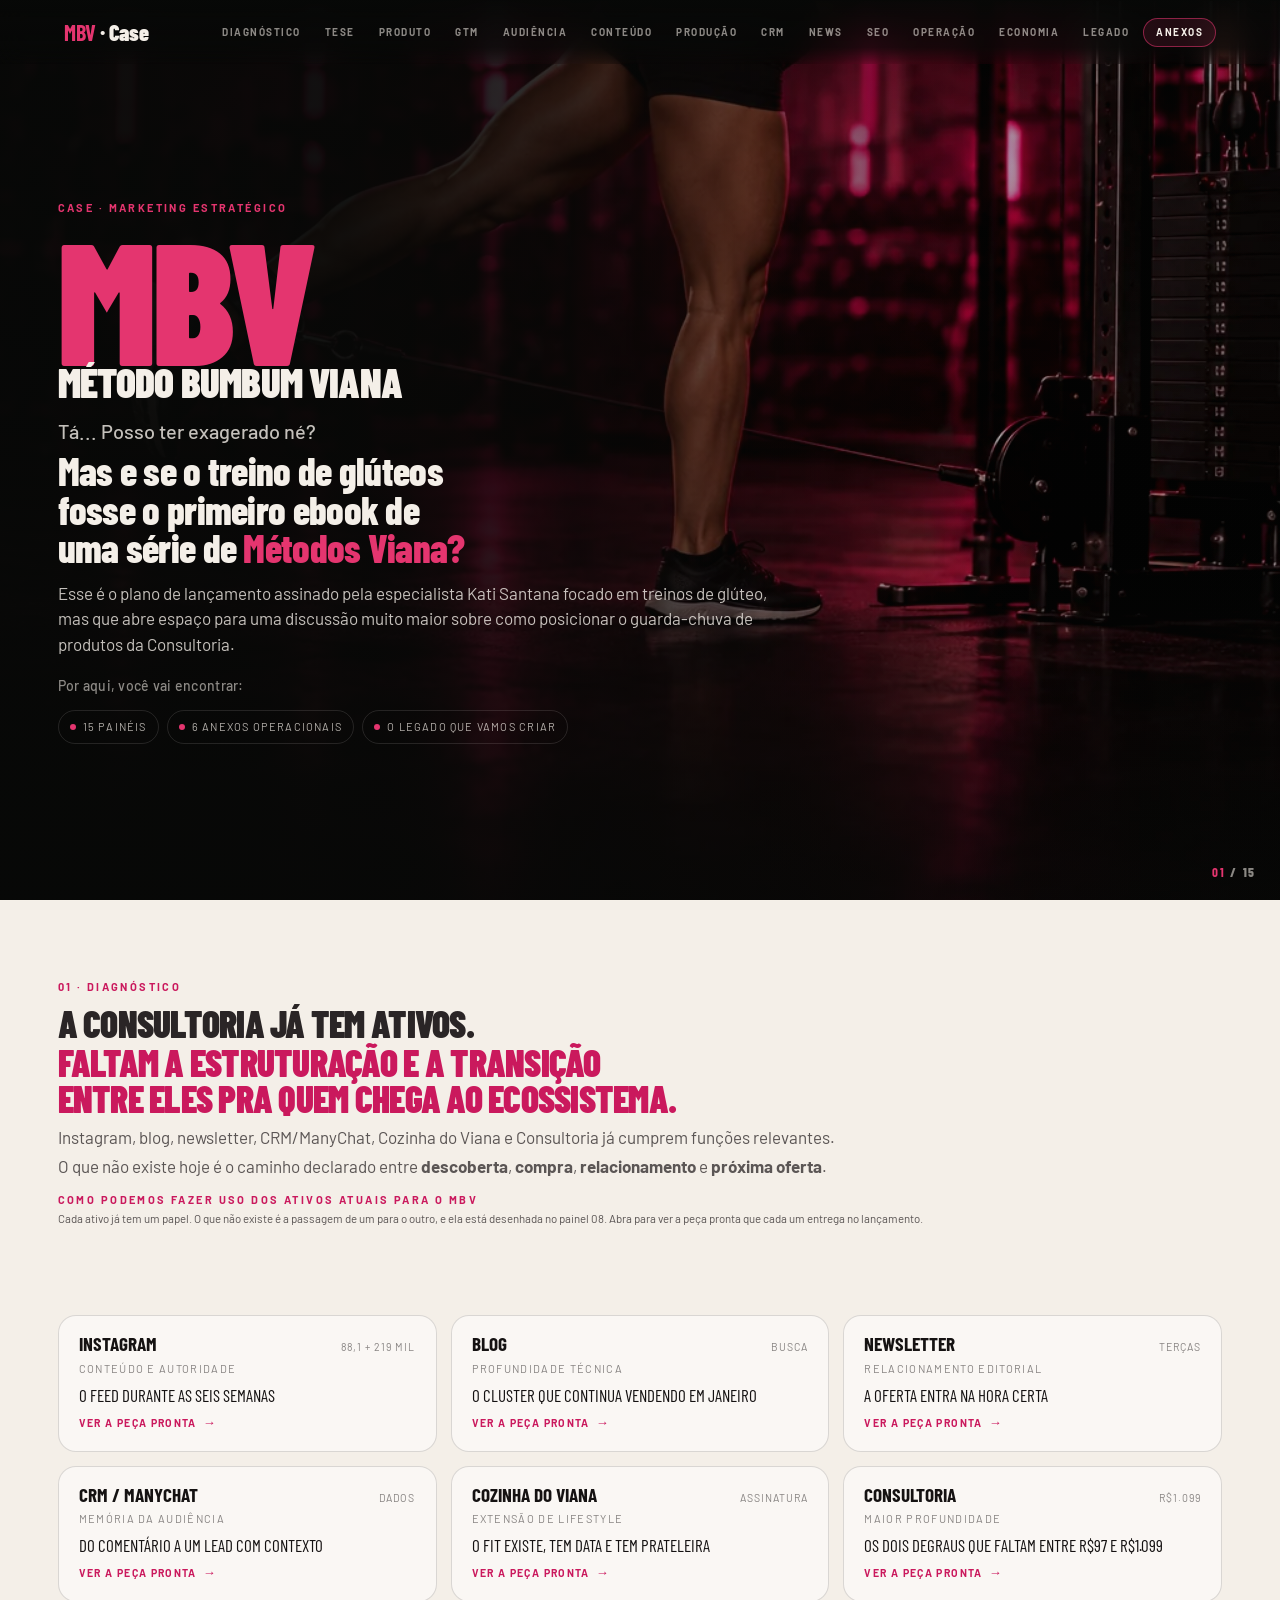
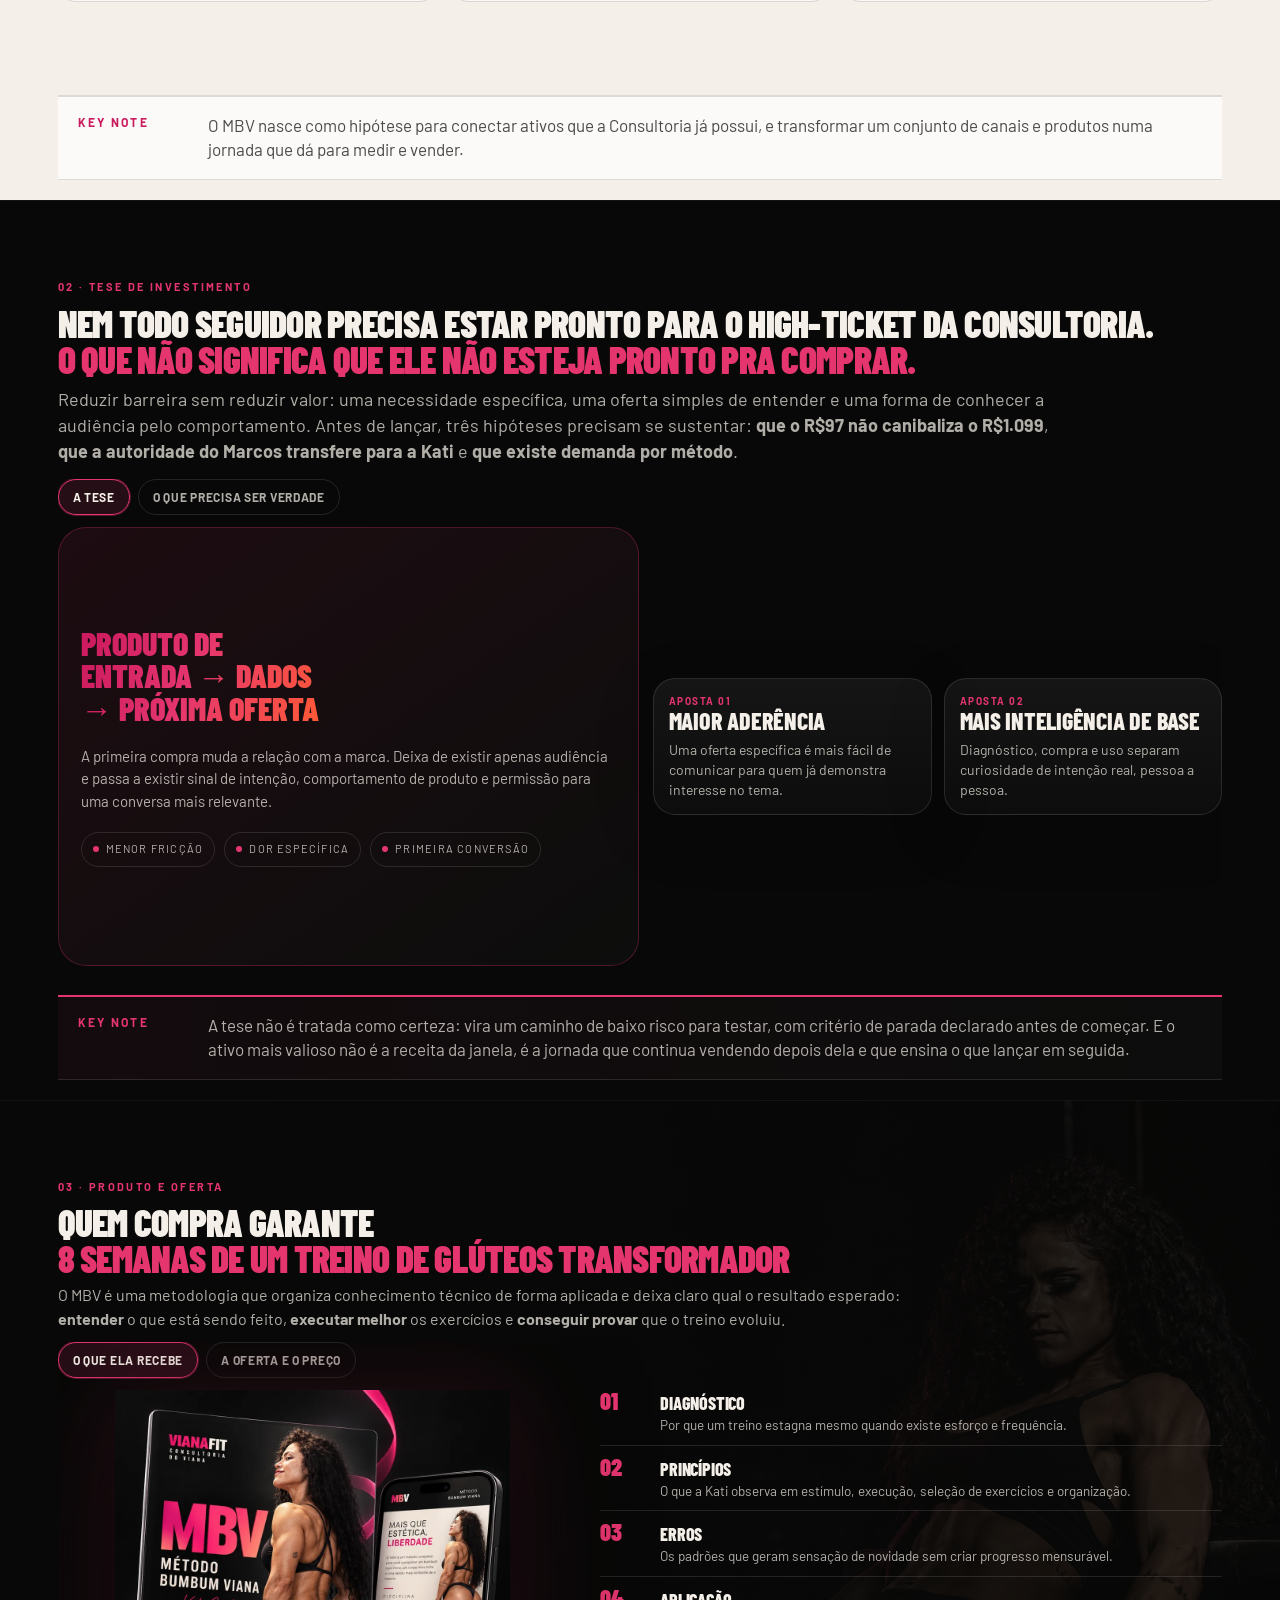
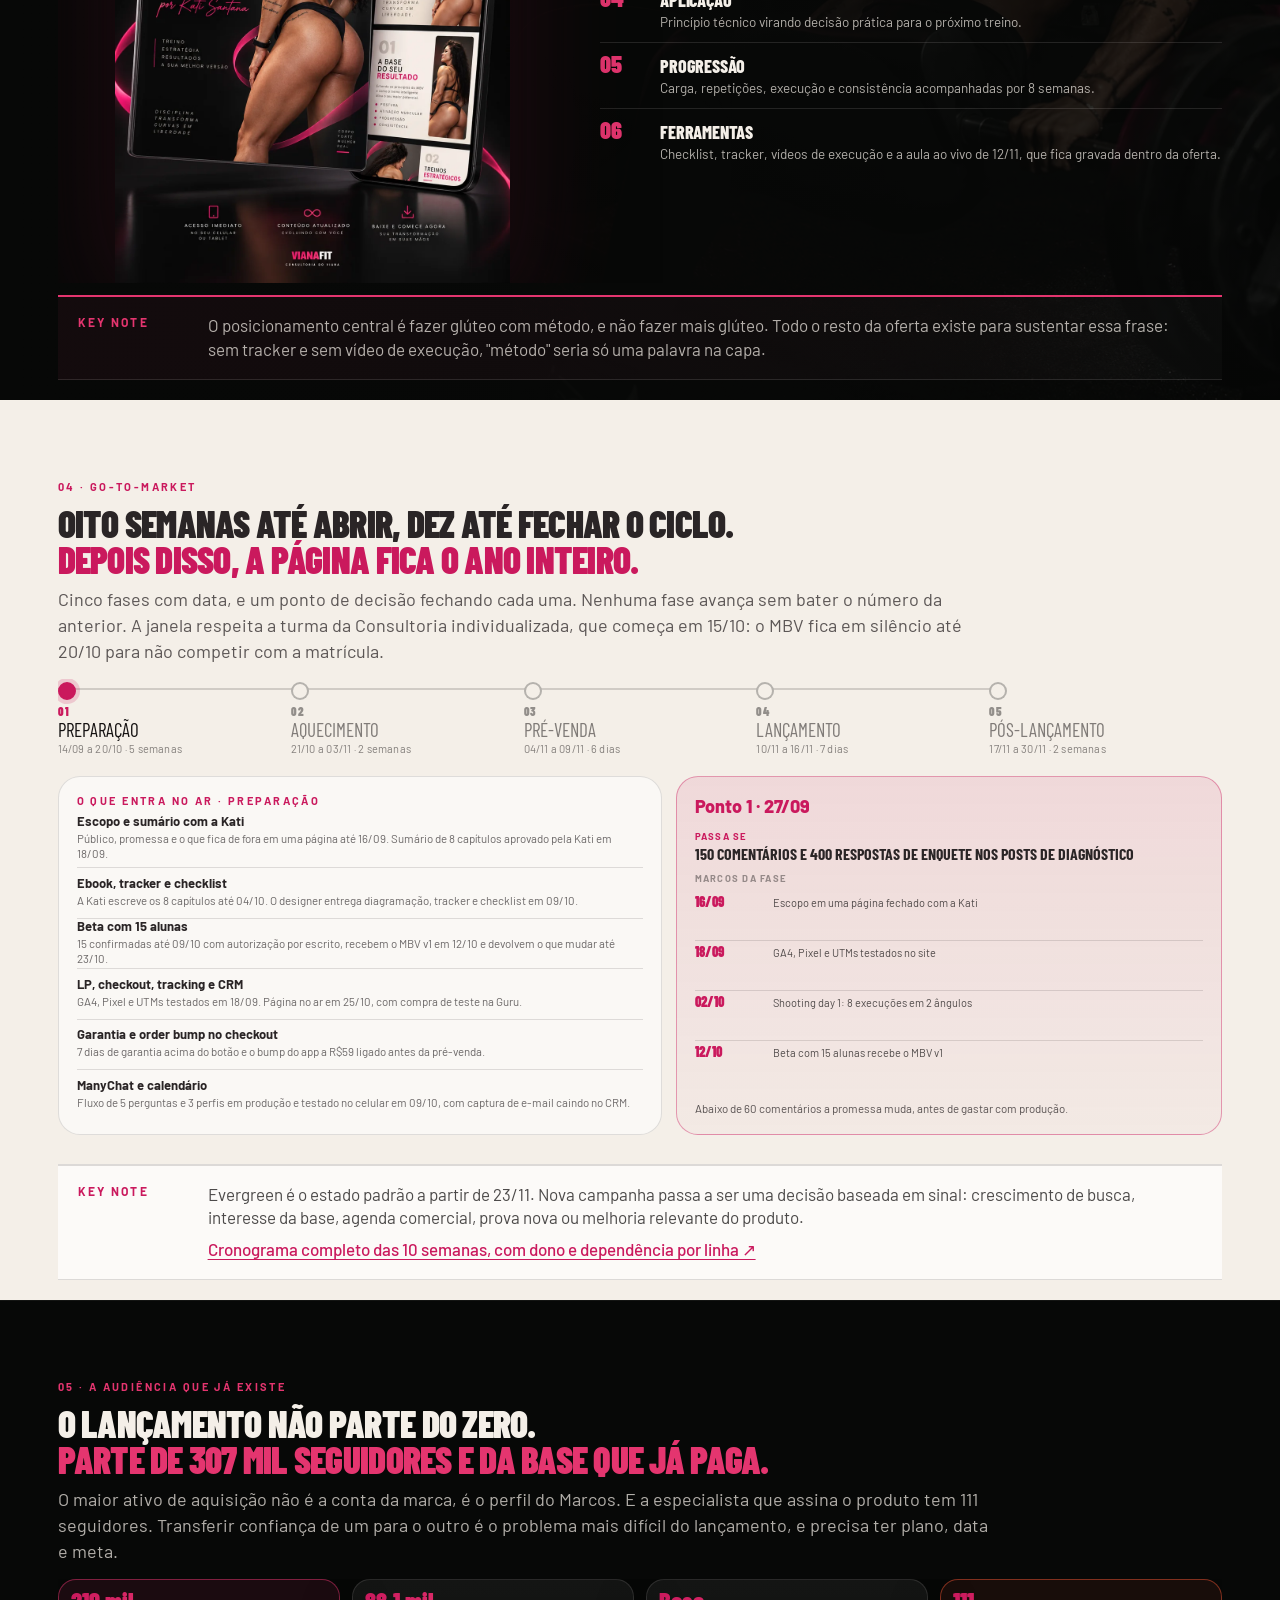
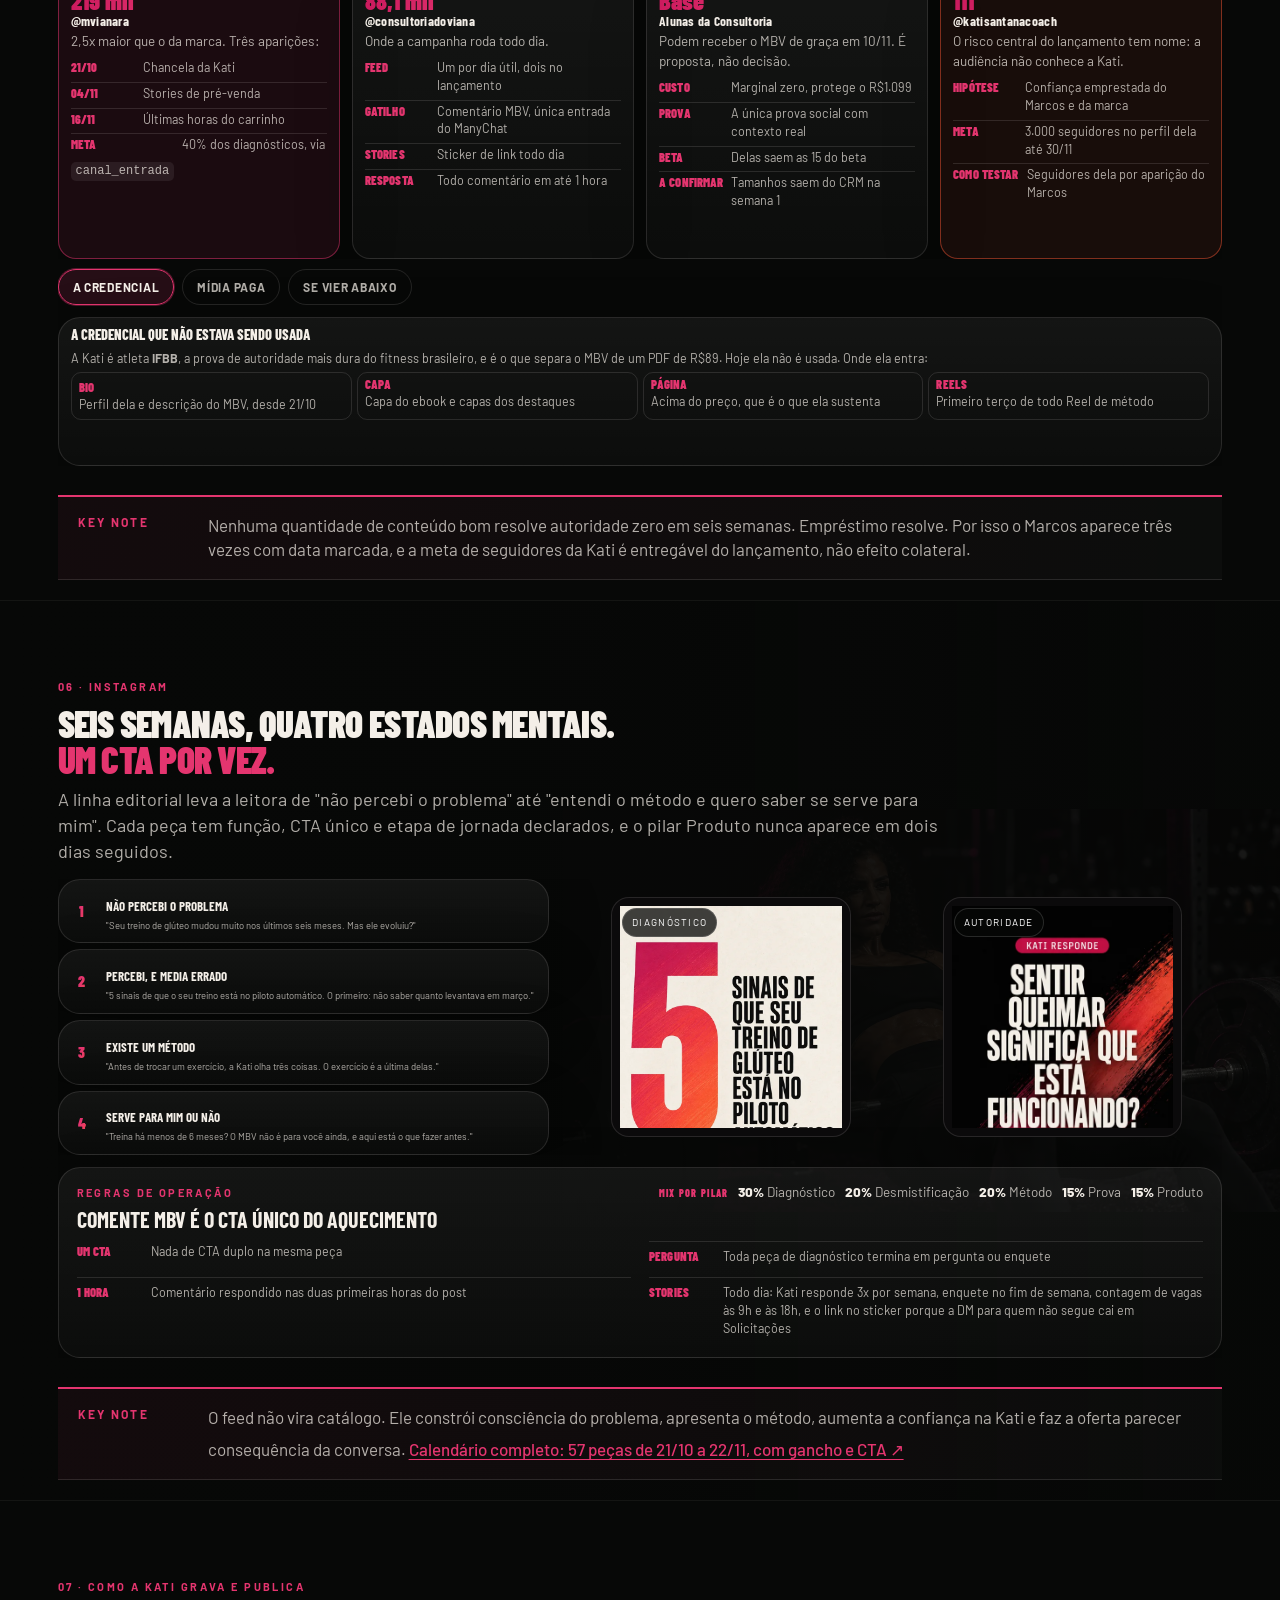
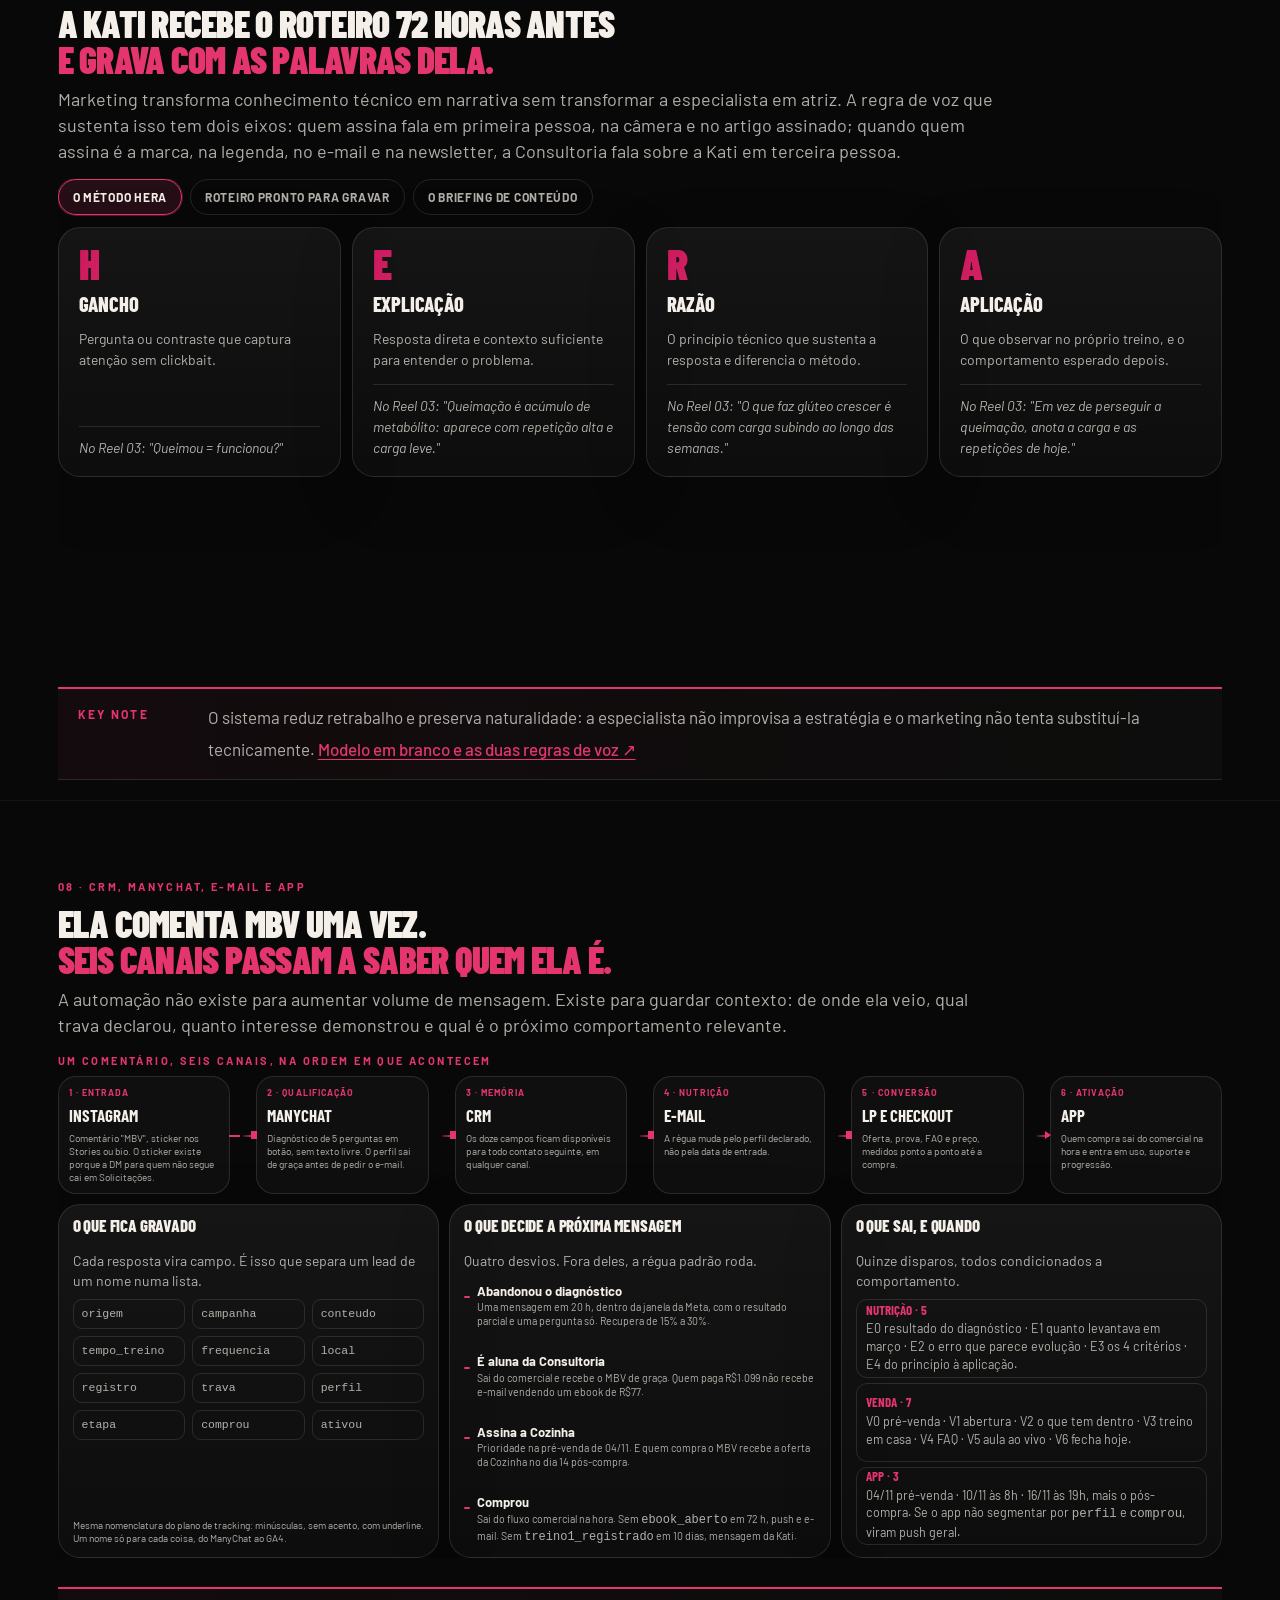
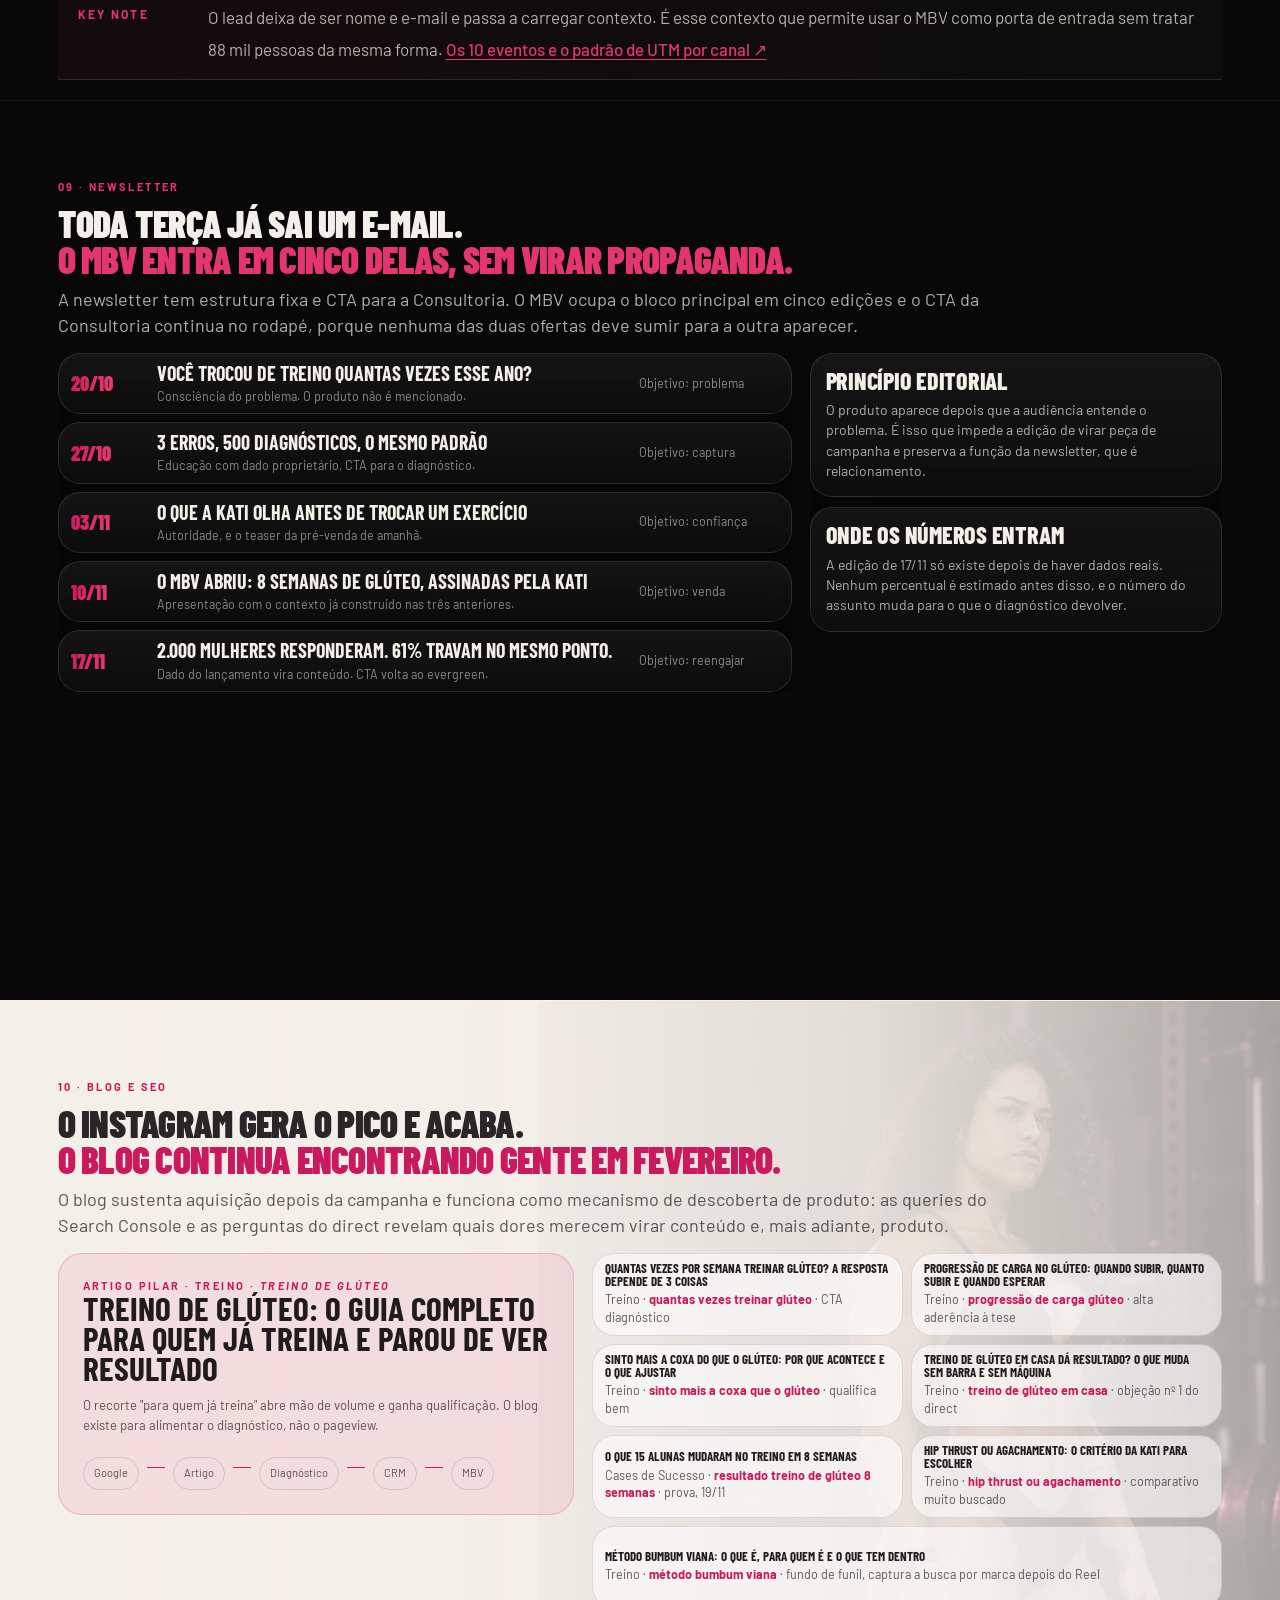
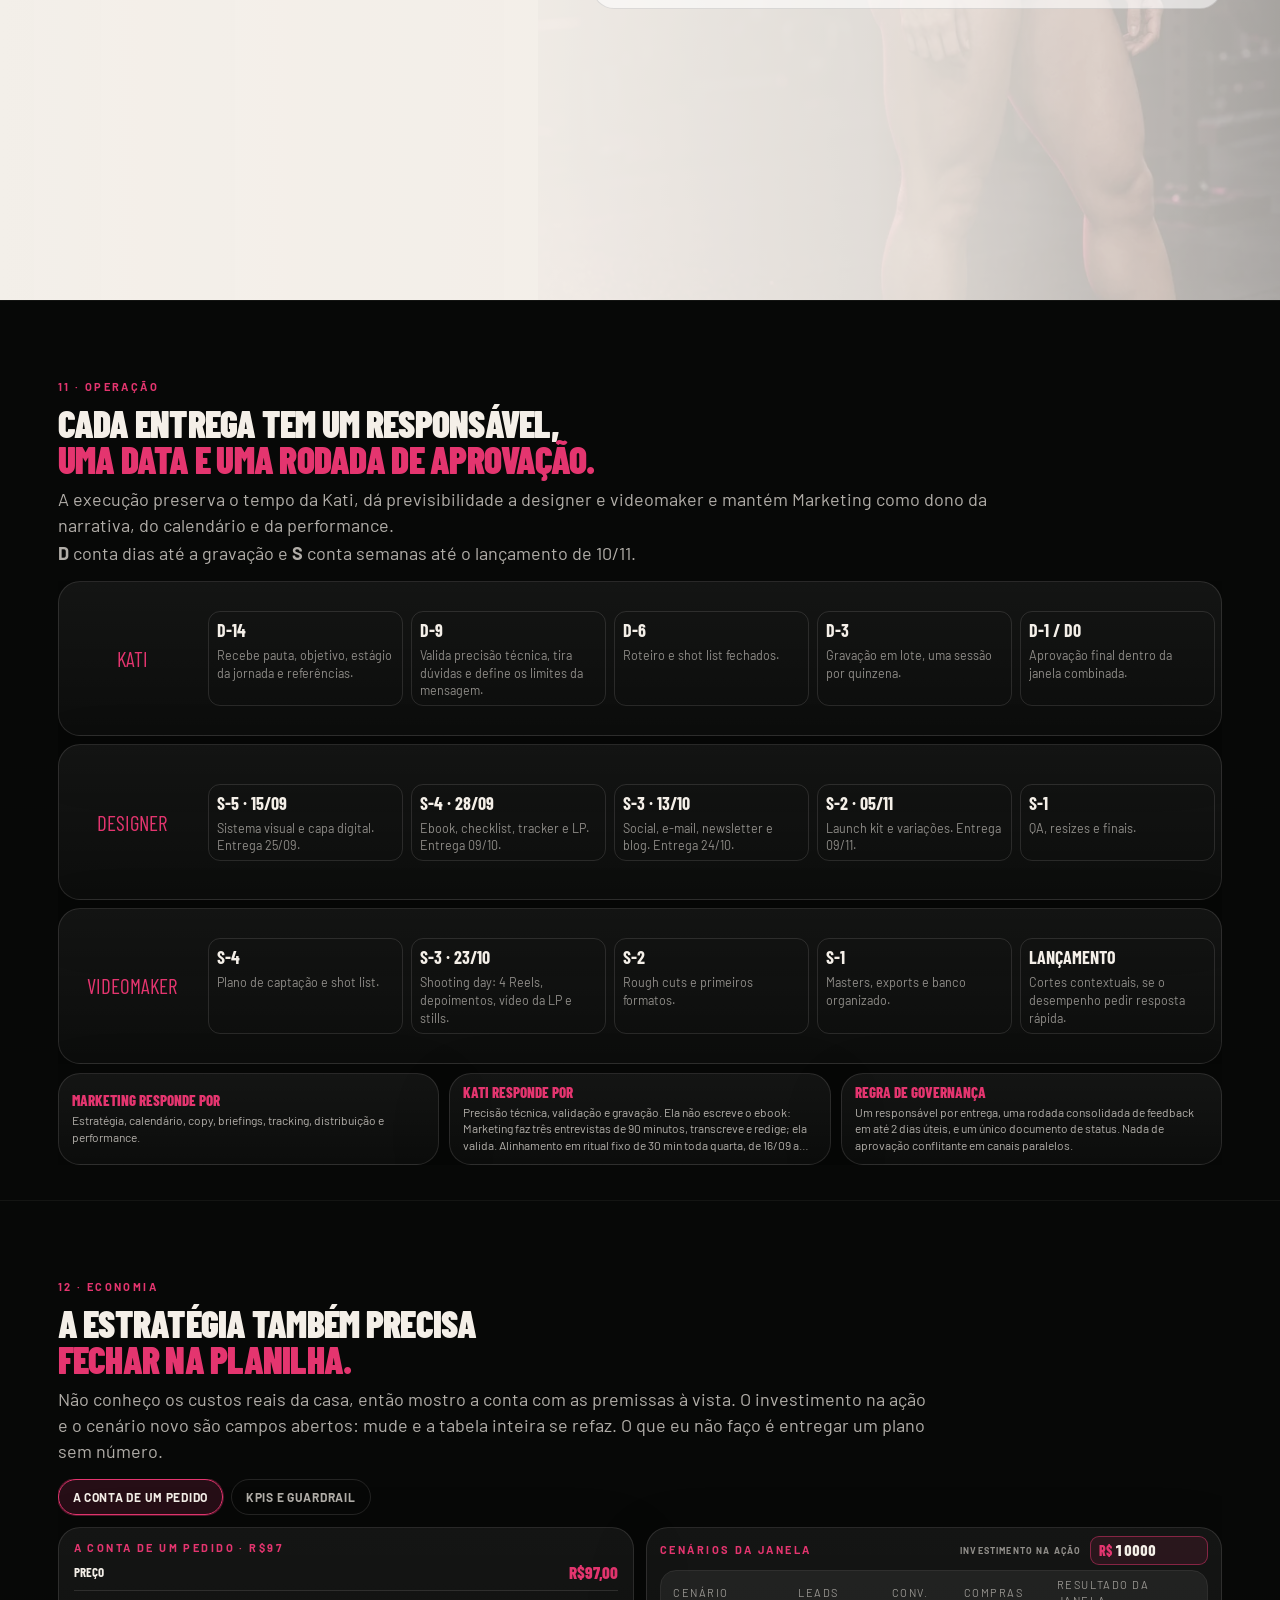
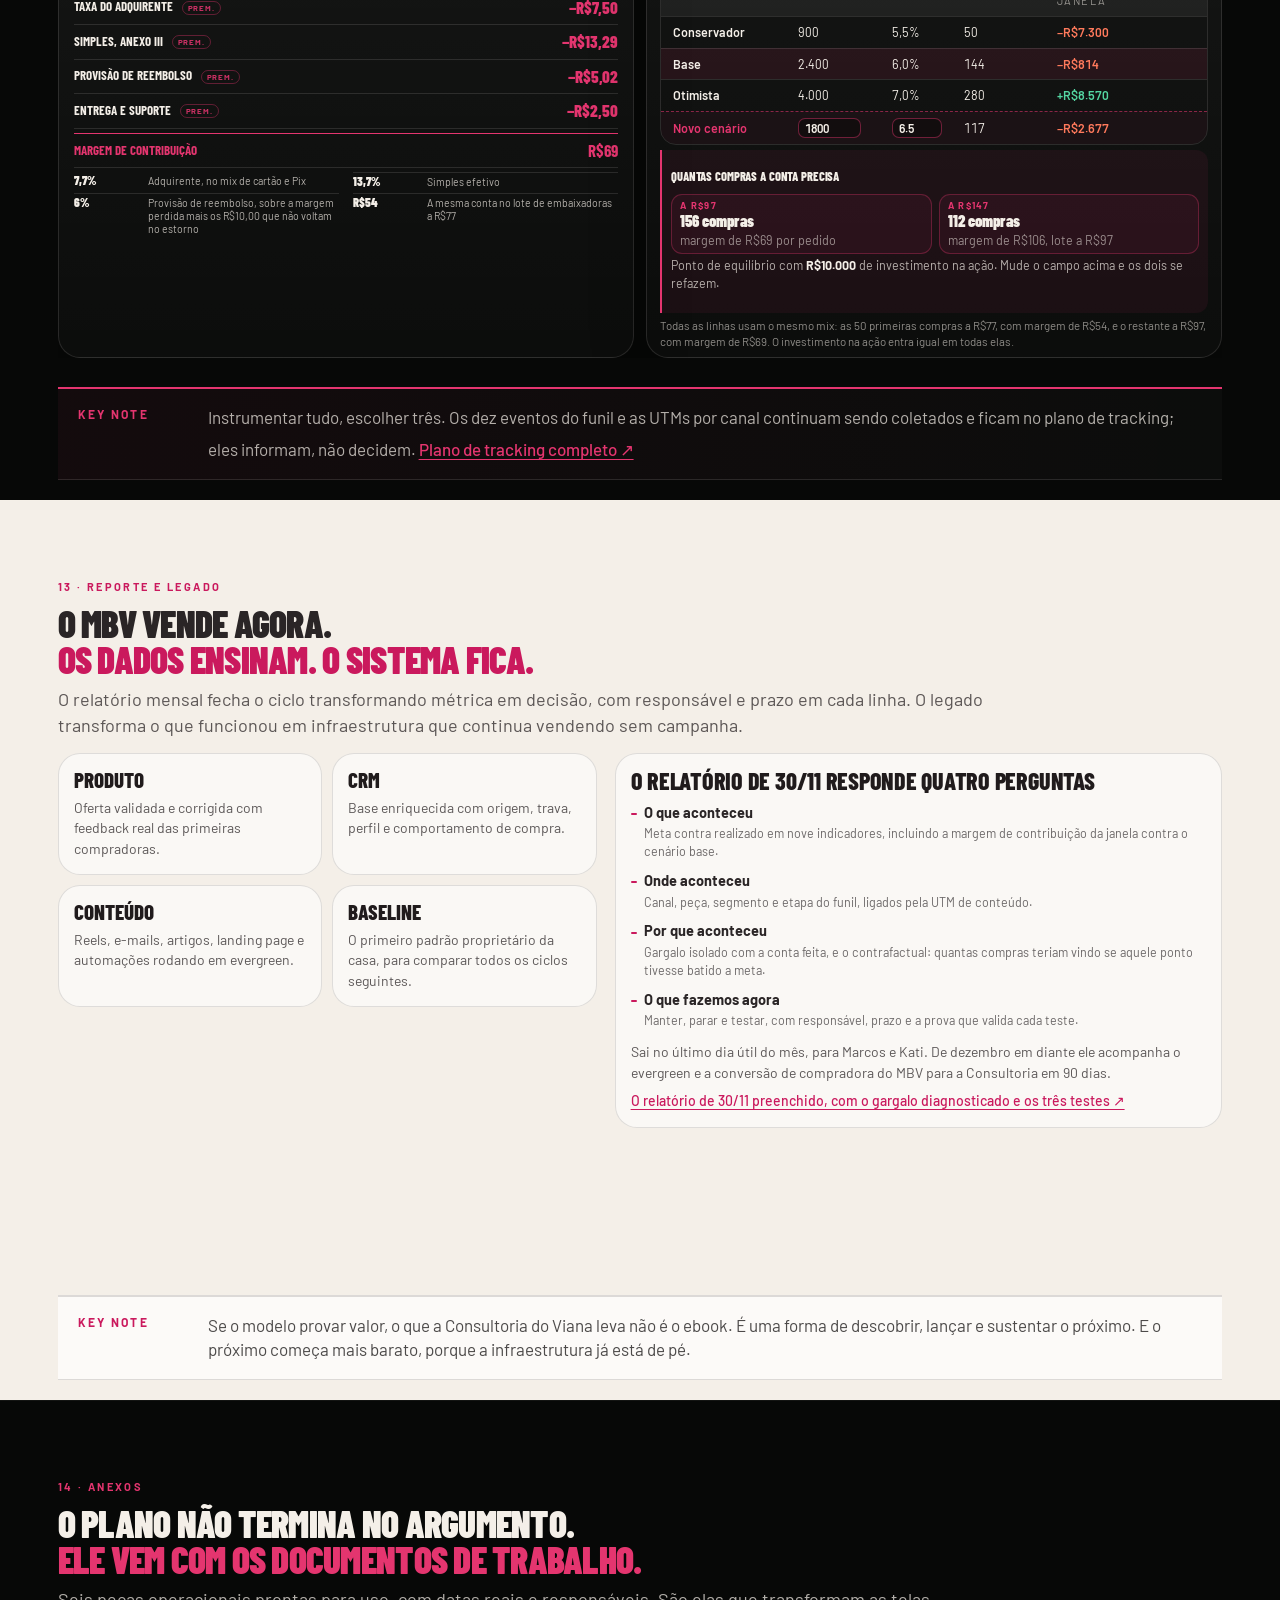
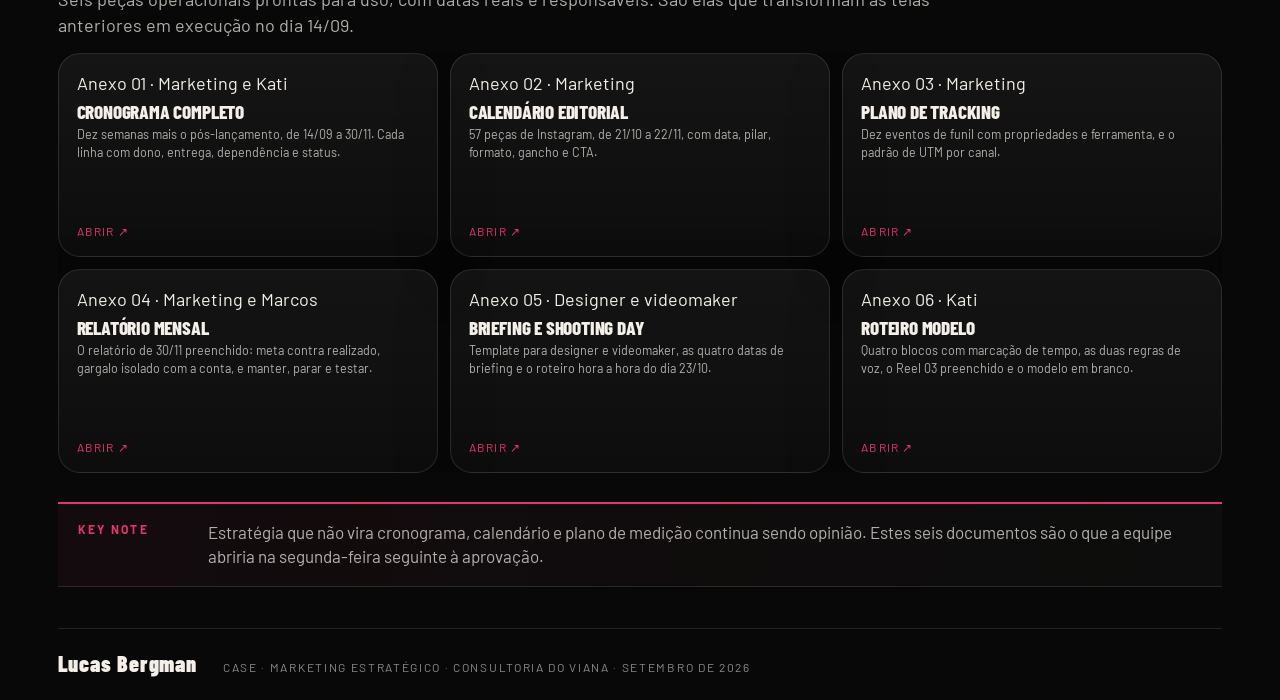
==== commit 00f2bfdc: "Cinco cortes de texto e a data dos marcos maior - Peca da Consultoria: o Passe deixa de morar na are" ====
--- a/index.html
+++ b/index.html
@@ -1,40 +1,43 @@
-<!doctype html>
-<html lang="pt-BR">
-<head>
-<meta charset="utf-8">
-<meta name="viewport" content="width=device-width,initial-scale=1,viewport-fit=cover">
-<title>MBV · Método Bumbum Viana · Case de Marketing Estratégico</title>
-<meta name="description" content="Plano de lançamento do MBV, o Método Bumbum Viana, para a Consultoria do Viana. Case de Lucas Bergman, 2026.">
-<meta name="robots" content="noindex,nofollow">
-<meta name="theme-color" content="#070807">
-<link rel="icon" href="data:image/svg+xml,%3Csvg xmlns='http://www.w3.org/2000/svg' viewBox='0 0 100 100'%3E%3Crect width='100' height='100' rx='22' fill='%23070807'/%3E%3Cpath d='M50 29C42 18 25 19 18 34 10 53 20 78 37 83c7 2 12-2 13-10 1 8 6 12 13 10 17-5 27-30 19-49-7-15-24-16-32-5Z' fill='%23CA195D'/%3E%3Cpath d='M50 29c1-9 7-15 17-17' fill='none' stroke='%23E4356F' stroke-width='5' stroke-linecap='round'/%3E%3Cpath d='M50 39v35' fill='none' stroke='%23070807' stroke-opacity='.35' stroke-width='4' stroke-linecap='round'/%3E%3C/svg%3E">
-<link rel="preconnect" href="https://fonts.googleapis.com">
-<link rel="preconnect" href="https://fonts.gstatic.com" crossorigin>
-<link href="https://fonts.googleapis.com/css2?family=Barlow+Condensed:wght@700;800;900&family=Barlow:wght@400;500;700&display=swap" rel="stylesheet">
-<link rel="stylesheet" href="case.css">
-</head>
-<body>
-<div id="progress"></div>
-<header class="topbar">
-  <a class="brand" href="#s01"><b>MBV</b> · Case</a>
-  <nav class="nav" aria-label="Seções do case">
-    <a href="#s02">Diagnóstico</a>
-    <a href="#s03">Tese</a>
-    <a href="#s04">Produto</a>
-    <a href="#s05">GTM</a>
-    <a href="#s06">Audiência</a>
-    <a href="#s07">Conteúdo</a>
-    <a href="#s08">Produção</a>
-    <a href="#s09">CRM</a>
-    <a href="#s10">News</a>
-    <a href="#s11">SEO</a>
-    <a href="#s12">Operação</a>
-    <a href="#s13">Economia</a>
-    <a href="#s14">Legado</a>
-    <a href="#anexos" class="nav-anexos">Anexos</a>
-  </nav>
-</header>
-<div class="counter"><b id="current">01</b> / 15</div>
+<!doctype html>
+<html lang="pt-BR">
+<head>
+<meta charset="utf-8">
+<meta name="viewport" content="width=device-width,initial-scale=1,viewport-fit=cover">
+<title>MBV · Método Bumbum Viana · Case de Marketing Estratégico</title>
+<meta name="description" content="Plano de lançamento do MBV, o Método Bumbum Viana, para a Consultoria do Viana. Case de Lucas Bergman, 2026.">
+<meta name="robots" content="noindex,nofollow">
+<meta name="theme-color" content="#070807">
+<link rel="icon" href="data:image/svg+xml,%3Csvg xmlns='http://www.w3.org/2000/svg' viewBox='0 0 100 100'%3E%3Crect width='100' height='100' rx='22' fill='%23070807'/%3E%3Cpath d='M50 29C42 18 25 19 18 34 10 53 20 78 37 83c7 2 12-2 13-10 1 8 6 12 13 10 17-5 27-30 19-49-7-15-24-16-32-5Z' fill='%23CA195D'/%3E%3Cpath d='M50 29c1-9 7-15 17-17' fill='none' stroke='%23E4356F' stroke-width='5' stroke-linecap='round'/%3E%3Cpath d='M50 39v35' fill='none' stroke='%23070807' stroke-opacity='.35' stroke-width='4' stroke-linecap='round'/%3E%3C/svg%3E">
+<link rel="preconnect" href="https://fonts.googleapis.com">
+<link rel="preconnect" href="https://fonts.gstatic.com" crossorigin>
+<link href="https://fonts.googleapis.com/css2?family=Barlow+Condensed:wght@700;800;900&family=Barlow:wght@400;500;700&display=swap" rel="stylesheet">
+<link rel="stylesheet" href="case.css">
+</head>
+<body>
+<div id="progress"></div>
+<header class="topbar">
+  <a class="brand" href="#s01"><b>MBV</b> · Case</a>
+  <button class="nav-abrir" type="button" id="navAbrir" aria-expanded="false" aria-controls="navSecoes" aria-label="Abrir o índice das seções">
+    <span aria-hidden="true"></span><span aria-hidden="true"></span><span aria-hidden="true"></span>
+  </button>
+  <nav class="nav" id="navSecoes" aria-label="Seções do case">
+    <a href="#s02" data-n="01">Diagnóstico</a>
+    <a href="#s03" data-n="02">Tese</a>
+    <a href="#s04" data-n="03">Produto</a>
+    <a href="#s05" data-n="04">GTM</a>
+    <a href="#s06" data-n="05">Audiência</a>
+    <a href="#s07" data-n="06">Conteúdo</a>
+    <a href="#s08" data-n="07">Produção</a>
+    <a href="#s09" data-n="08">CRM</a>
+    <a href="#s10" data-n="09">News</a>
+    <a href="#s11" data-n="10">SEO</a>
+    <a href="#s12" data-n="11">Operação</a>
+    <a href="#s13" data-n="12">Economia</a>
+    <a href="#s14" data-n="13">Legado</a>
+    <a href="#anexos" class="nav-anexos" data-n="14">Anexos</a>
+  </nav>
+</header>
+<div class="counter"><b id="current">01</b> / 15</div>
 <main id="deck">
 <section class="panel hero hero-full" id="s01" data-slide="01">
   <div class="hero-full-bg" aria-hidden="true"><picture>
@@ -185,7 +188,7 @@
       <article class="price-block"><div class="mini">Sugestão de preço</div><b>R$97</b><span>Preço cheio, a partir de 10/11, com 7 dias de garantia e order bump do app a R$59 no checkout.</span><ul class="topicos topicos--publico"><li><b>É para</b>Quem treina há mais de 6 meses, tem academia e não sabe dizer quanto levantava em março</li><li><b>Não é para</b>Quem começou agora. Esse bloco fica acima do preço na página, e não no FAQ</li></ul></article>
       <article class="price-block price-block--hi"><div class="mini">Lote de embaixadoras</div><b>R$77</b><span>50 vagas na pré-venda de 04/11, para lista de espera, alunas e assinantes da Cozinha.</span></article>
       <article class="price-block"><div class="mini">Por que não R$79</div><b>Não é PDF</b><span>Três concorrentes diretos, todos na Hotmart para tráfego frio.</span><ul class="topicos topicos--conc"><li><b>R$89</b>The Magic Glute</li><li><b>R$72</b>Carla Santos</li><li><b>R$29</b>Planilha Ênfase</li></ul><span>Dois já entregam vídeo, então vídeo não diferencia. Nenhum tem <em>tracker de carga</em>, <em>aula ao vivo</em> e assinatura de atleta IFBB, e nenhum vende para 307 mil seguidores próprios.</span></article>
-      <article class="price-block"><div class="mini">Decisão em aberto</div><b>R$147?</b><span>A R$97 a margem é R$69 por pedido; a R$147 ela sobe para R$106. É a decisão comercial de maior impacto do plano, e ela é do Marcos. A conta dos dois cenários está no painel de Economia, com o investimento editável.</span></article>
+      <article class="price-block"><div class="mini">Decisão em aberto</div><b>R$147?</b><span>É a decisão comercial de maior impacto do plano, e ela é do Marcos.</span><ul class="topicos topicos--publico"><li><b>A R$97</b>Margem de R$69 por pedido</li><li><b>A R$147</b>Margem de R$106 por pedido</li><li><b>Onde ver</b>A conta dos dois cenários está no painel de Economia, com o investimento editável</li></ul></article>
     </div></div>
       </div>
 
@@ -357,7 +360,7 @@
       <article class="glass aud aud--hi"><div class="aud-num">219 mil</div><b>@mvianara</b><span>2,5x maior que o da marca. Três aparições:</span><ul class="topicos"><li><b>21/10</b>Chancela da Kati</li><li><b>04/11</b>Stories de pré-venda</li><li><b>16/11</b>Últimas horas do carrinho</li><li><b>Meta</b>40% dos diagnósticos, via <code>canal_entrada</code></li></ul></article>
       <article class="glass aud"><div class="aud-num">88,1 mil</div><b>@consultoriadoviana</b><span>Onde a campanha roda todo dia.</span><ul class="topicos"><li><b>Feed</b>Um por dia útil, dois no lançamento</li><li><b>Gatilho</b>Comentário MBV, única entrada do ManyChat</li><li><b>Stories</b>Sticker de link todo dia</li><li><b>Resposta</b>Todo comentário em até 1 hora</li></ul></article>
       <article class="glass aud"><div class="aud-num">Base</div><b>Alunas da Consultoria</b><span>Podem receber o MBV de graça em 10/11. É proposta, não decisão.</span><ul class="topicos"><li><b>Custo</b>Marginal zero, protege o R$1.099</li><li><b>Prova</b>A única prova social com contexto real</li><li><b>Beta</b>Delas saem as 15 do beta</li><li><b>A confirmar</b>Tamanhos saem do CRM na semana 1</li></ul></article>
-      <article class="glass aud aud--warn"><div class="aud-num">111</div><b>@katisantanacoach</b><span>O risco central do lançamento tem nome: a audiência não conhece a Kati.</span><ul class="topicos"><li><b>Hipótese</b>Confiança emprestada do Marcos e da marca</li><li><b>Meta</b>3.000 seguidores no perfil dela até 30/11</li><li><b>Se não vier</b>O próximo Método começa do zero</li><li><b>Como testar</b>Seguidores dela por aparição do Marcos</li></ul></article>
+      <article class="glass aud aud--warn"><div class="aud-num">111</div><b>@katisantanacoach</b><span>O risco central do lançamento tem nome: a audiência não conhece a Kati.</span><ul class="topicos"><li><b>Hipótese</b>Confiança emprestada do Marcos e da marca</li><li><b>Meta</b>3.000 seguidores no perfil dela até 30/11</li><li><b>Como testar</b>Seguidores dela por aparição do Marcos</li></ul></article>
     </div>
       <div class="camadas camadas--baixa">
         <div class="camadas-tabs" role="tablist" aria-label="Leituras da audiência">
@@ -616,8 +619,8 @@
     <div class="sign"><b>Lucas Bergman</b><span>Case · Marketing Estratégico · Consultoria do Viana · setembro de 2026</span></div>
   </div>
 </section>
-</main>
-<script src="case.js"></script>
-<script src="responsive.js"></script>
-</body>
-</html>
+</main>
+<script src="case.js"></script>
+<script src="responsive.js"></script>
+</body>
+</html>
--- a/case.css
+++ b/case.css
@@ -3649,3 +3649,144 @@
 @media(min-width:1101px) and (min-height:790px) and (max-height:830px){ #s06 .aud{padding:8px 11px!important} }
 @media(min-width:1101px) and (max-width:1340px) and (max-height:830px){ #s06 .aud{padding:7px 10px!important} #s06 .aud b{font-size:12.5px} }
 @media(min-width:1101px) and (max-width:1340px) and (max-height:830px){ #s06 .aud .topicos{gap:2px;margin-top:3px} }
+
+/* --- Peca do CRM: legenda na mesma grade dos cards de cima -----------------
+   A faixa de legenda tinha colunas proprias, .1fr/1.15fr, e nao batia com a
+   conversa e os cards. Agora ela herda a mesma grade e o mesmo gap, entao o
+   card dos perfis tem a largura da conversa e o da regua tem a largura da
+   coluna da direita. A conversa distribui as bolhas na altura que sobra. */
+.crm-legenda{grid-template-columns:minmax(0,.82fr) minmax(0,1.18fr);gap:16px}
+.crm-topo>.chat-preview{align-content:space-between}
+@media(max-width:1100px){ .crm-legenda{grid-template-columns:1fr;gap:10px} }
+
+/* ==========================================================================
+   BLOCO 11 - MOBILE
+   O deck foi desenhado para caber numa tela por painel, e para isso quase todo
+   container tem linha de grade fixa, height:100% e min-height:0. No celular o
+   painel vira altura automatica, mas essas travas continuavam valendo: o
+   conteudo era espremido numa linha curta e, com overflow:visible, escorria
+   para dentro do painel seguinte. Era ate 16.857px de invasao no painel 05.
+   Abaixo de 1100px nada tem altura fixa: tudo flui.
+   ========================================================================== */
+@media(max-width:1100px){
+  .wrap{height:auto!important;min-height:0!important}
+  .content,.content-stack{
+    height:auto!important;min-height:0!important;
+    grid-template-rows:none!important;grid-template-columns:1fr!important;
+    align-content:start!important;align-items:start!important;
+  }
+  .camadas,.camadas-corpo{height:auto!important;min-height:0!important;overflow:visible!important}
+  .camada.is-active{height:auto!important;min-height:0!important;overflow:visible!important;display:grid}
+  .camada .card,.camadas .card{height:auto!important;min-height:0!important;overflow:visible!important}
+  .camada-grid{height:auto!important}
+
+  /* as grades internas de duas ou tres colunas viram uma coluna */
+  .econ-layout,.crm-mesa,.editorial,.seo-layout,.script-layout,.news-layout,
+  .report-layout,.thesis-grid,.vitrine,.lt-fase,.crm-mock,.crm-topo,.crm-legenda,
+  .deg-layout,.audience-grid,.price-strip,.kpi-strip,.anexo-grid,.ops,
+  .scenario-wrap,.mail-strip,.news-layout,.crm-esteira{
+    grid-template-columns:1fr!important;grid-template-rows:none!important;
+    height:auto!important;min-height:0!important;
+  }
+  .aud,.card,.glass,.price-block,.kpi-card,.topic,.node,.lane-cell,.step,.opportunity{
+    height:auto!important;min-height:0!important;overflow:visible!important;
+  }
+  .formula,.econ-cenarios,.crm-col,.crm-side,.crm-bloco,.news-side,.news-bloco,
+  .crm-auto,.crm-reguas,.rule-list,.field-grid,.mindset,.hera,.brief-cheio,
+  .topicos,.econ-be,.scenario-table,.mix-linha{
+    height:auto!important;min-height:0!important;grid-template-rows:none!important;
+  }
+  .crm-auto,.crm-reguas,.rule-list{grid-template-rows:none!important}
+  .crm-reguas div{overflow:visible!important}
+  .lane{grid-template-rows:none!important}
+  .keynote{margin-top:6px}
+}
+
+/* No mobile o deck usava "empilha tudo, sem abas". Com as camadas empilhadas o
+   painel 05 pedia 18.000px e a cadeia de linhas 1fr aninhadas nao crescia:
+   sobrava conteudo escorrendo para o painel seguinte. Duas decisoes:
+   1. as abas voltam. Sao botoes, funcionam melhor no toque do que uma parede
+      de 5 blocos sem rotulo, e devolvem o painel a um tamanho navegavel.
+   2. os containers de altura viram coluna flex, sem linha de grade nenhuma,
+      porque fr aninhado em altura indefinida nao resolve para o conteudo. */
+@media(max-width:1100px){
+  .camada{display:none!important}
+  .camada.is-active{display:block!important}
+  .camadas-tabs{display:flex!important;flex-wrap:wrap;gap:7px}
+  .camadas--trilho .camadas-tabs{display:flex!important}
+  .wrap,.content,.content-stack,.camadas,.camadas-corpo{
+    display:flex!important;flex-direction:column;
+    height:auto!important;min-height:0!important;
+  }
+  .wrap>*,.content>*,.content-stack>*,.camadas>*,.camadas-corpo>*{flex:0 0 auto;width:100%}
+  .camadas{gap:12px}
+  .camadas-corpo{gap:0}
+}
+
+/* --- Indice do celular: botao e lista, em vez de tira que rola --------------
+   A barra de secoes virava uma tira horizontal de 14 atalhos que so aparecia
+   dois de cada vez e precisava ser arrastada para achar qualquer coisa. Agora
+   e um botao no topo que abre a lista inteira, numerada, com o painel atual
+   marcado. Acima de 1100px nada muda. */
+.nav-abrir{display:none}
+@media(max-width:1100px){
+  .topbar{gap:10px;padding-right:14px}
+  .nav-abrir{
+    display:grid;gap:4px;align-content:center;justify-items:end;
+    width:42px;height:34px;padding:7px 8px;margin-left:auto;
+    border:1px solid rgba(244,239,232,.2);border-radius:11px;
+    background:rgba(255,255,255,.05);cursor:pointer;
+  }
+  .nav-abrir span{display:block;height:2px;width:20px;border-radius:2px;background:var(--ink);transition:transform .18s,opacity .18s}
+  .nav-abrir span:nth-child(2){width:14px}
+  .nav-abrir[aria-expanded="true"] span:nth-child(1){transform:translateY(6px) rotate(45deg)}
+  .nav-abrir[aria-expanded="true"] span:nth-child(2){opacity:0}
+  .nav-abrir[aria-expanded="true"] span:nth-child(3){width:20px;transform:translateY(-6px) rotate(-45deg)}
+
+  .nav{
+    display:grid!important;position:fixed;left:0;right:0;top:56px;
+    max-height:calc(100svh - 56px);overflow-y:auto;overscroll-behavior:contain;
+    grid-template-columns:1fr 1fr;gap:8px;padding:14px 16px 22px;
+    background:rgba(7,8,7,.97);border-top:1px solid rgba(244,239,232,.12);
+    backdrop-filter:blur(14px);z-index:95;
+    mask-image:none;
+    opacity:0;visibility:hidden;transform:translateY(-8px);
+    transition:opacity .18s,transform .18s,visibility .18s;
+  }
+  body.indice-aberto .nav{opacity:1;visibility:visible;transform:none}
+  body.indice-aberto{overflow:hidden}
+  .nav a{
+    display:grid;grid-template-columns:auto 1fr;gap:9px;align-items:baseline;
+    padding:11px 12px;border:1px solid rgba(244,239,232,.12);border-radius:12px;
+    font-size:13px;white-space:normal;background:rgba(255,255,255,.03);
+  }
+  .nav a::before{
+    content:attr(data-n);font-family:var(--fD);font-weight:900;font-size:12px;
+    letter-spacing:.06em;color:var(--pink);
+  }
+  .nav a.active{border-color:var(--pink);background:rgba(228,53,111,.14)}
+  .nav a.nav-anexos{grid-column:1/-1;border-color:rgba(228,53,111,.45)}
+}
+@media(max-width:560px){
+  .nav a{font-size:12.5px;padding:10px 11px}
+  .brand{font-size:14px}
+}
+
+/* ==========================================================================
+   BLOCO 12 - AJUSTES DE 10/09/2026
+   ========================================================================== */
+
+/* --- Datas dos marcos de fase, painel 05 ----------------------------------
+   A data e a ancora de leitura do card: e por ela que se procura "o que cai
+   em 02/10". Estava em 12,5px, menor que o texto que ela indexa. Sobe, e o
+   respiro do item cede para caber. */
+.lt-gate-marcos li>b{font-size:15px;line-height:1.08}
+.lt-gate-marcos li{grid-template-columns:minmax(68px,auto) minmax(0,1fr)}
+@media(min-height:841px) and (max-height:1010px) and (min-width:1101px){
+  .lt-gate-marcos li>b{font-size:14px}
+  .lt-gate-marcos li{padding:3px 0}
+}
+@media(min-width:1101px) and (max-height:820px){
+  .lt-gate-marcos li>b{font-size:12.5px}
+  .lt-gate-marcos li{padding:2px 0;gap:9px}
+}
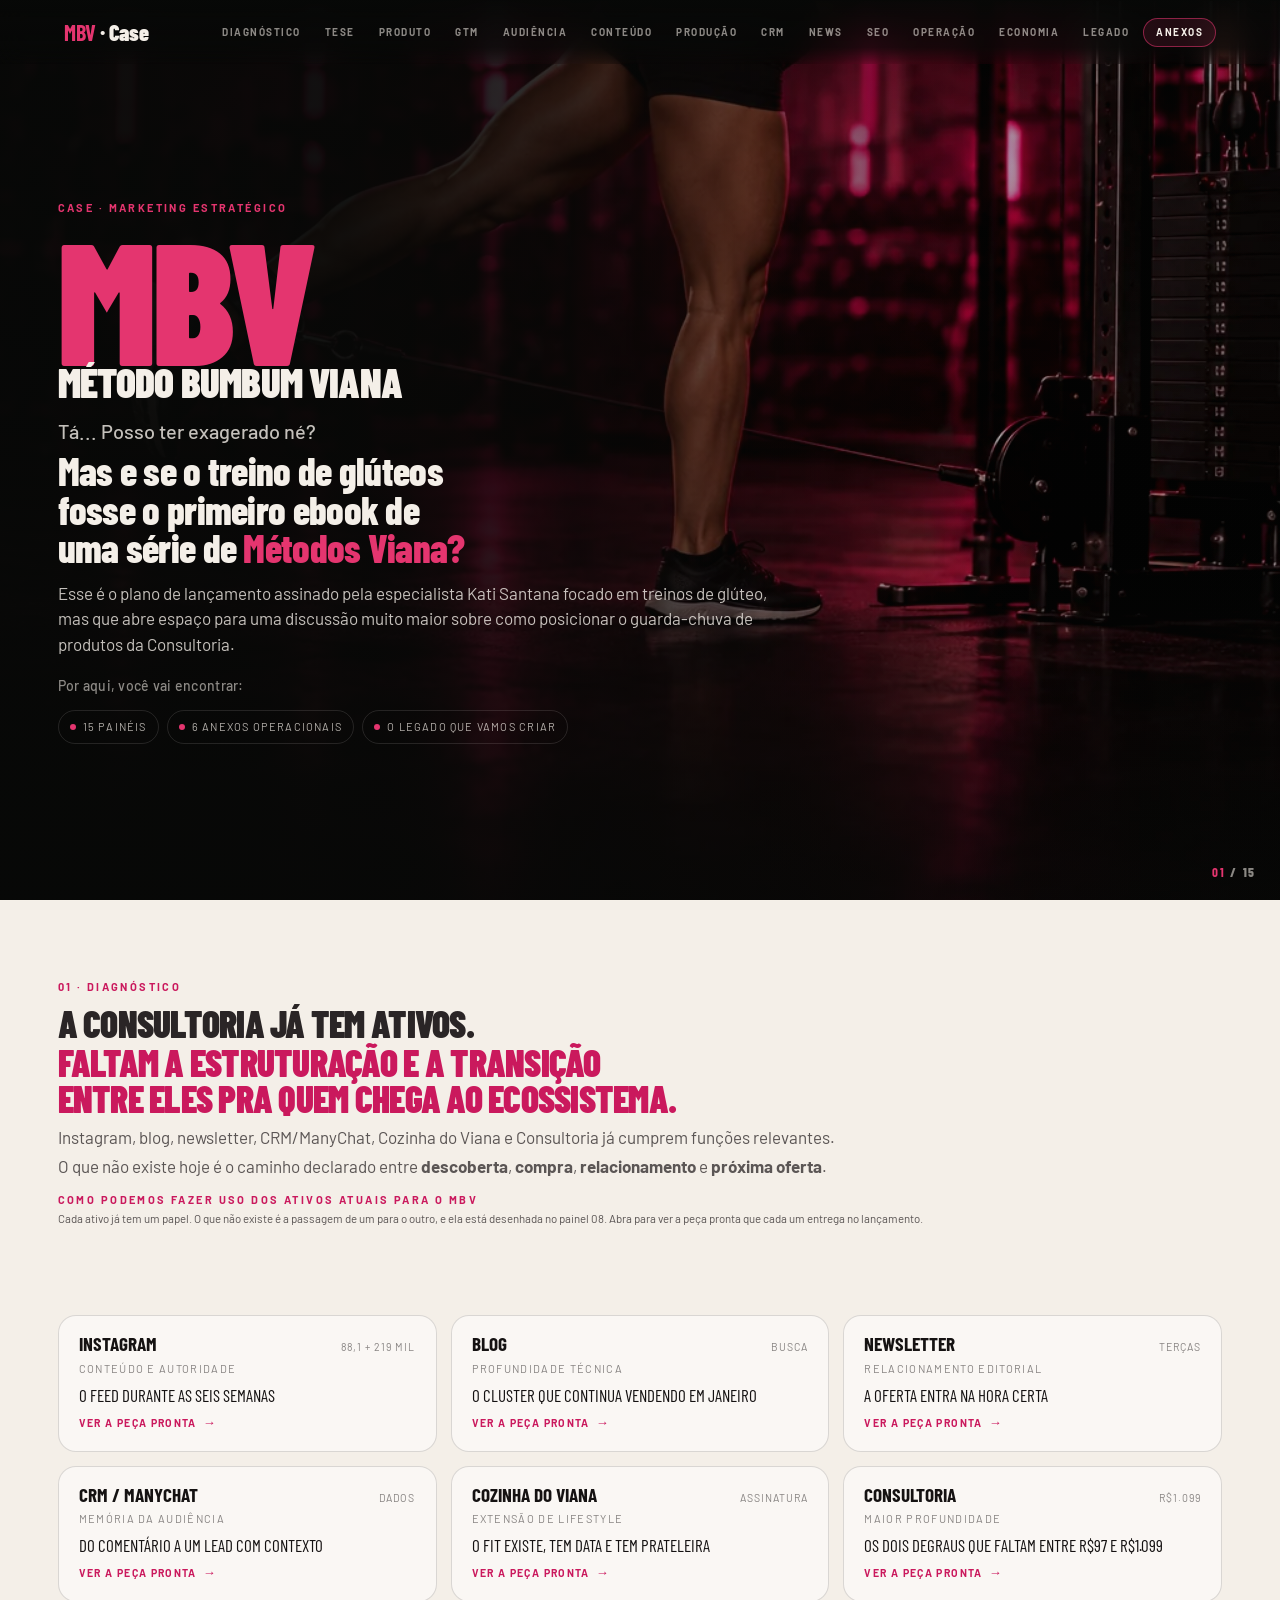
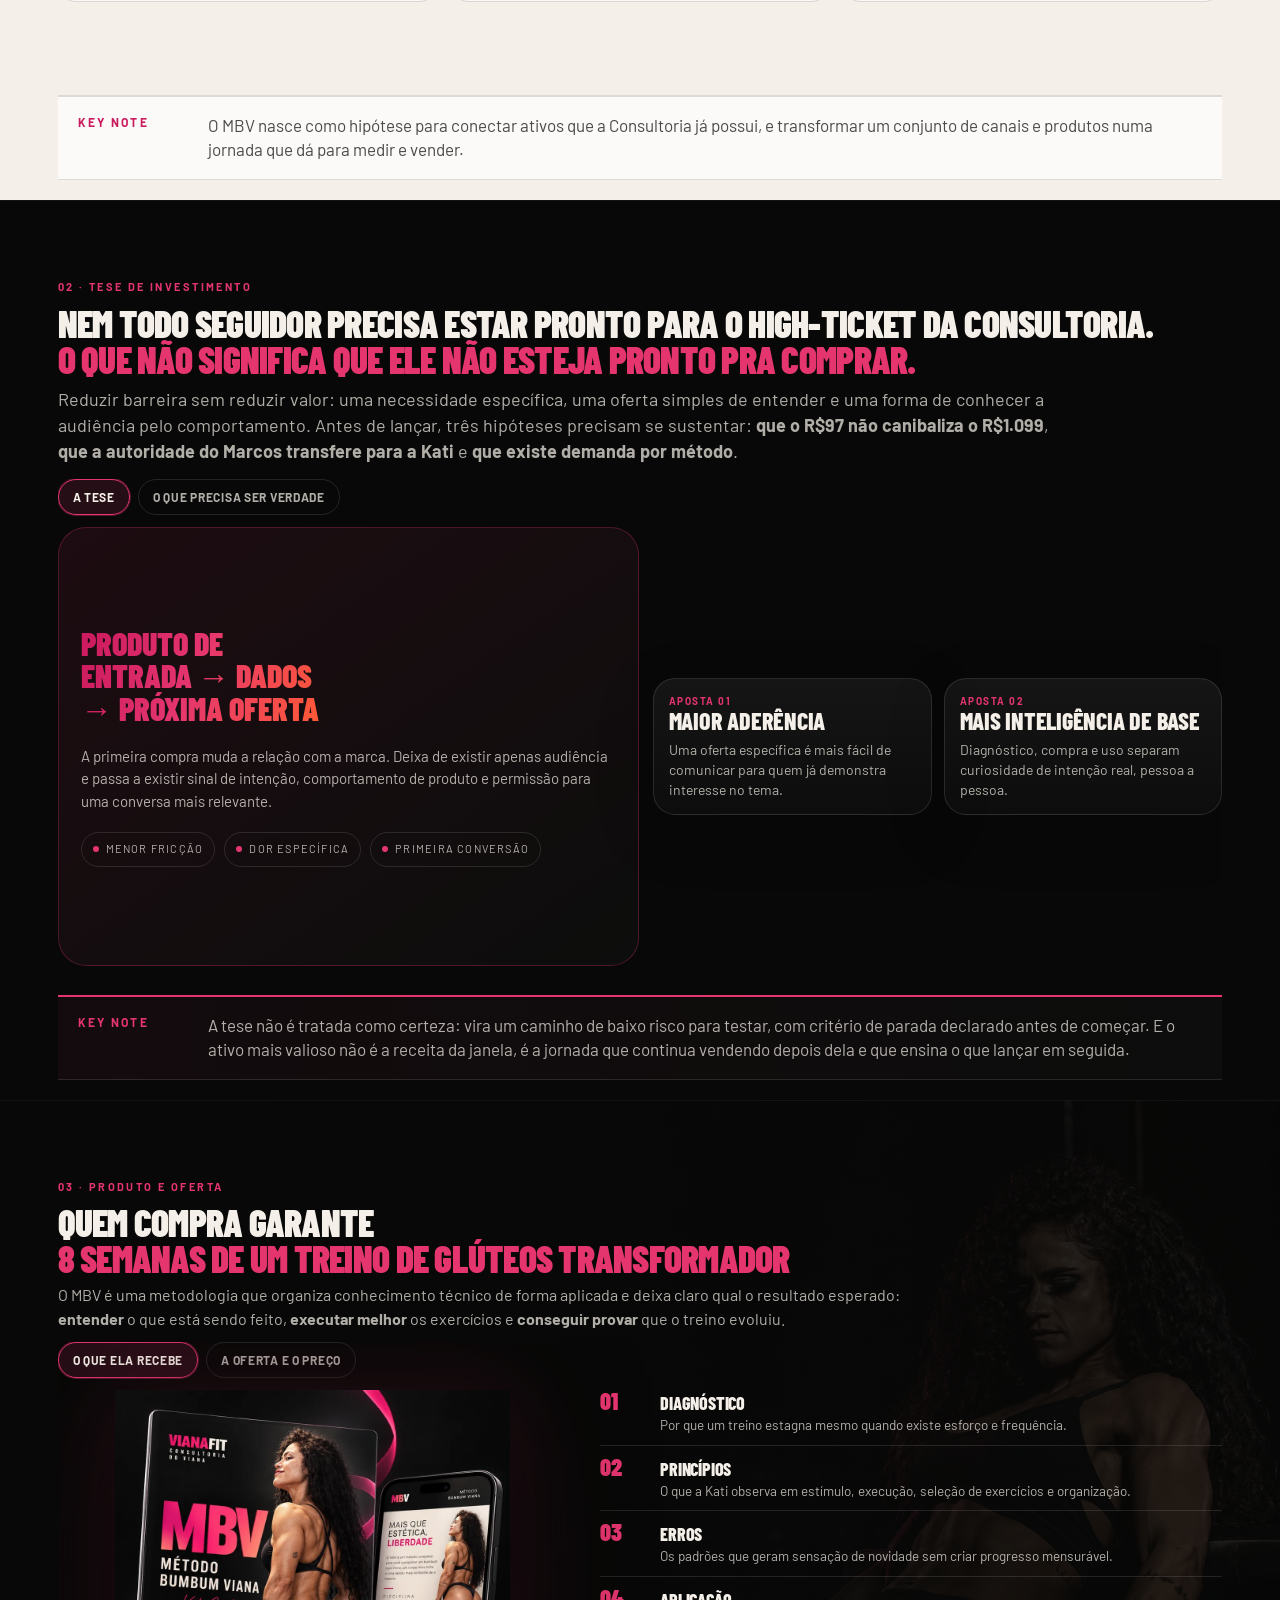
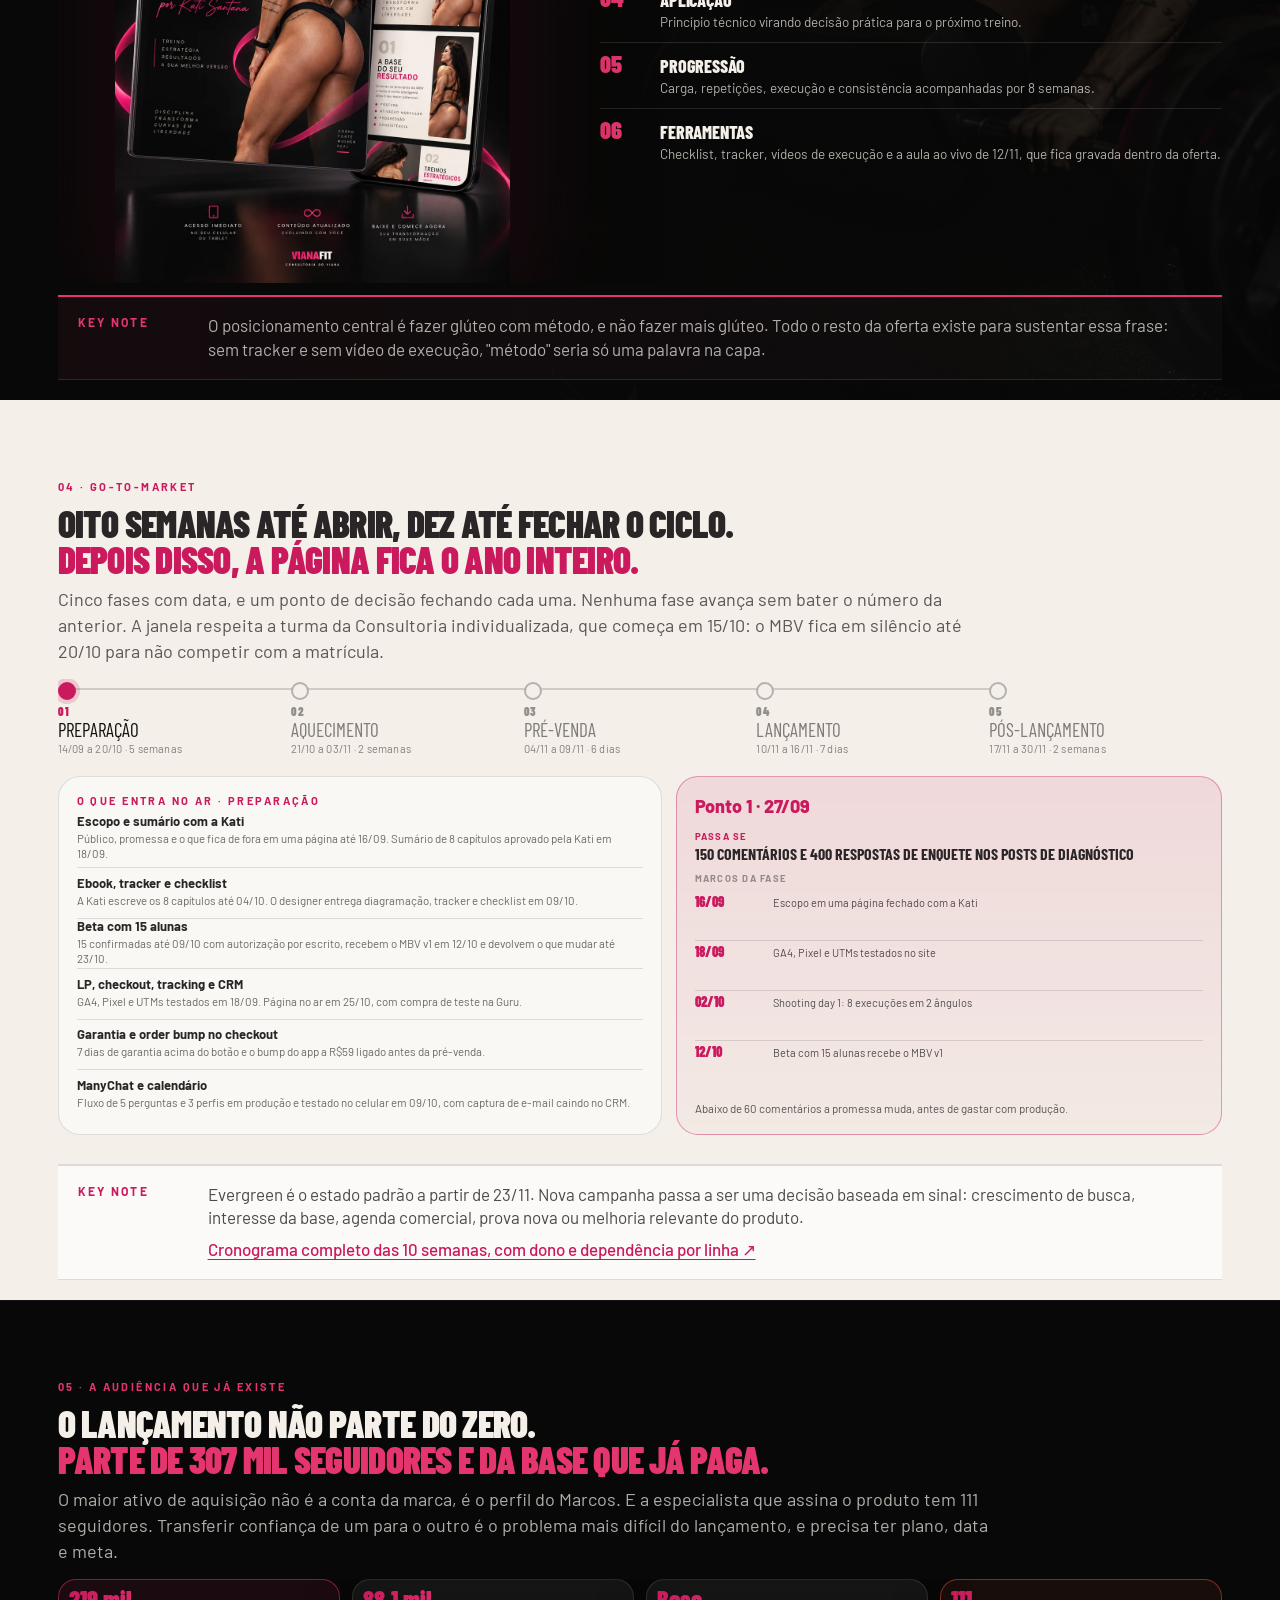
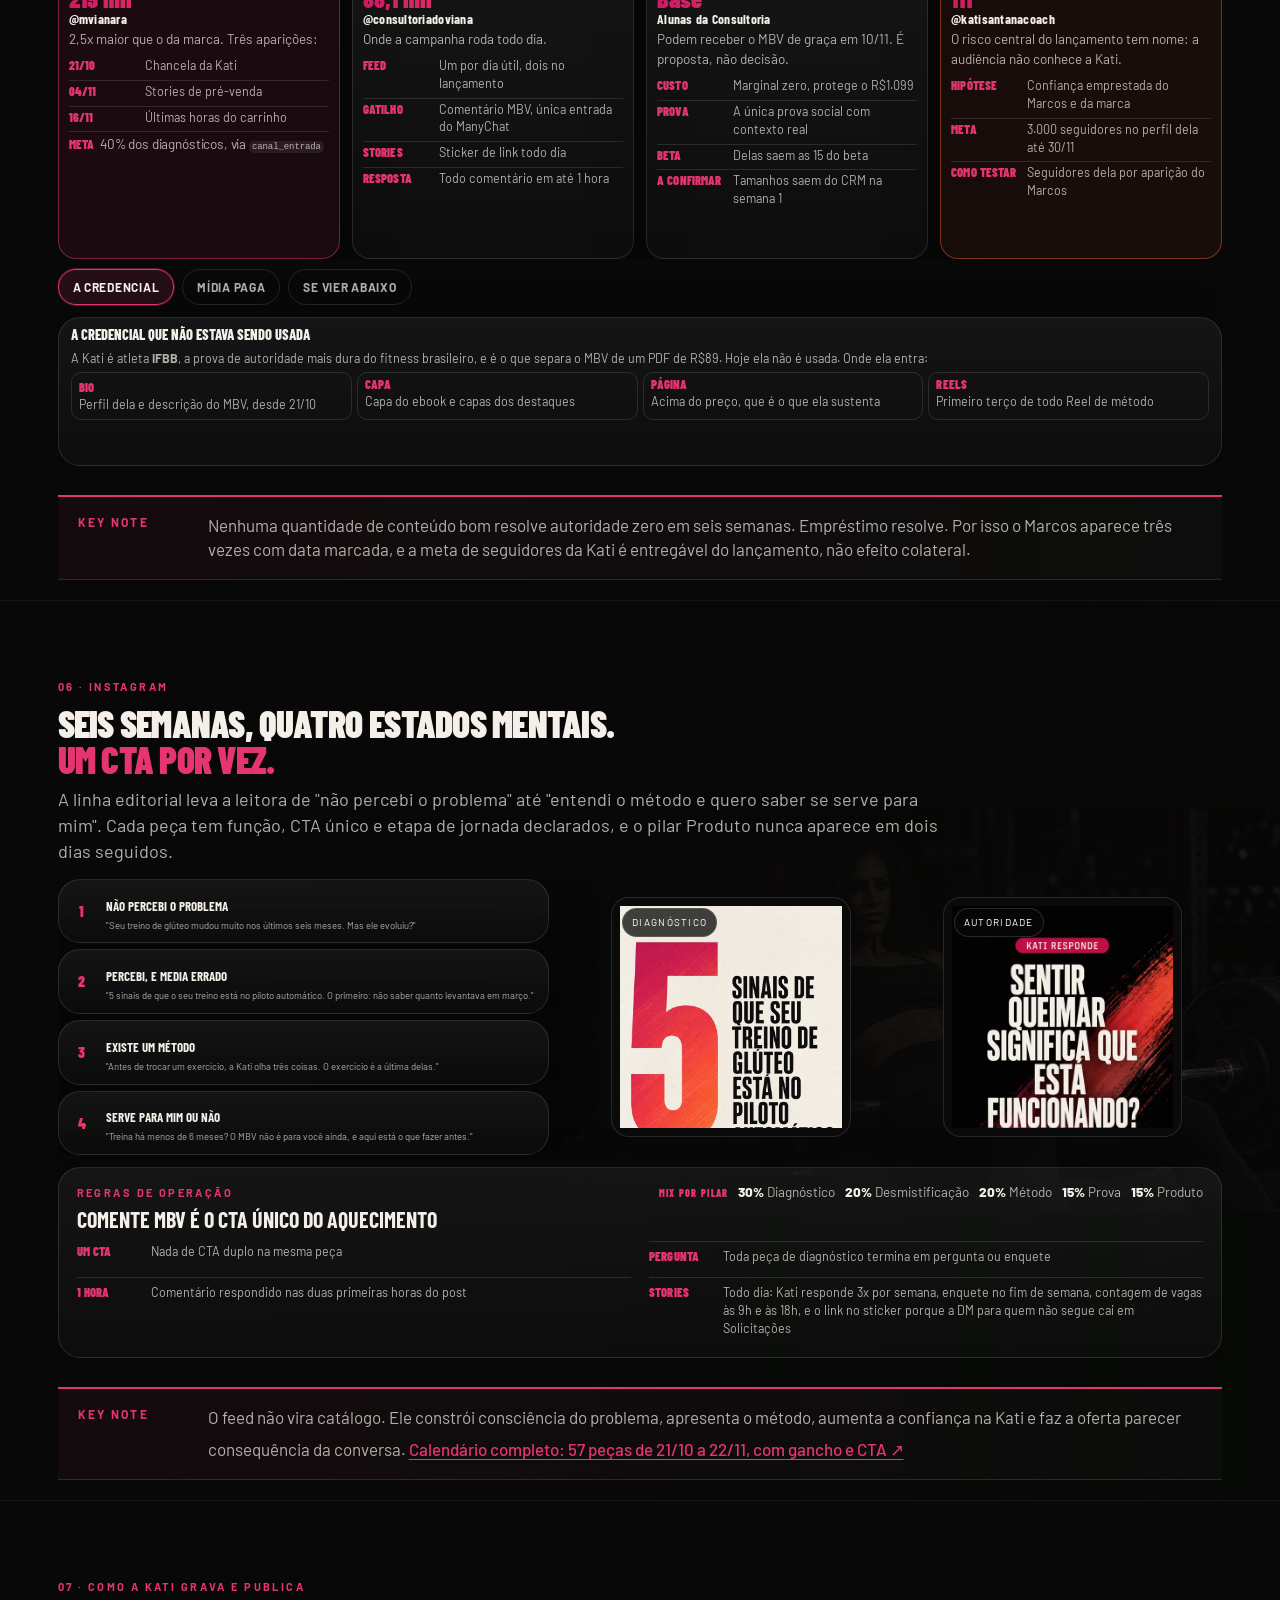
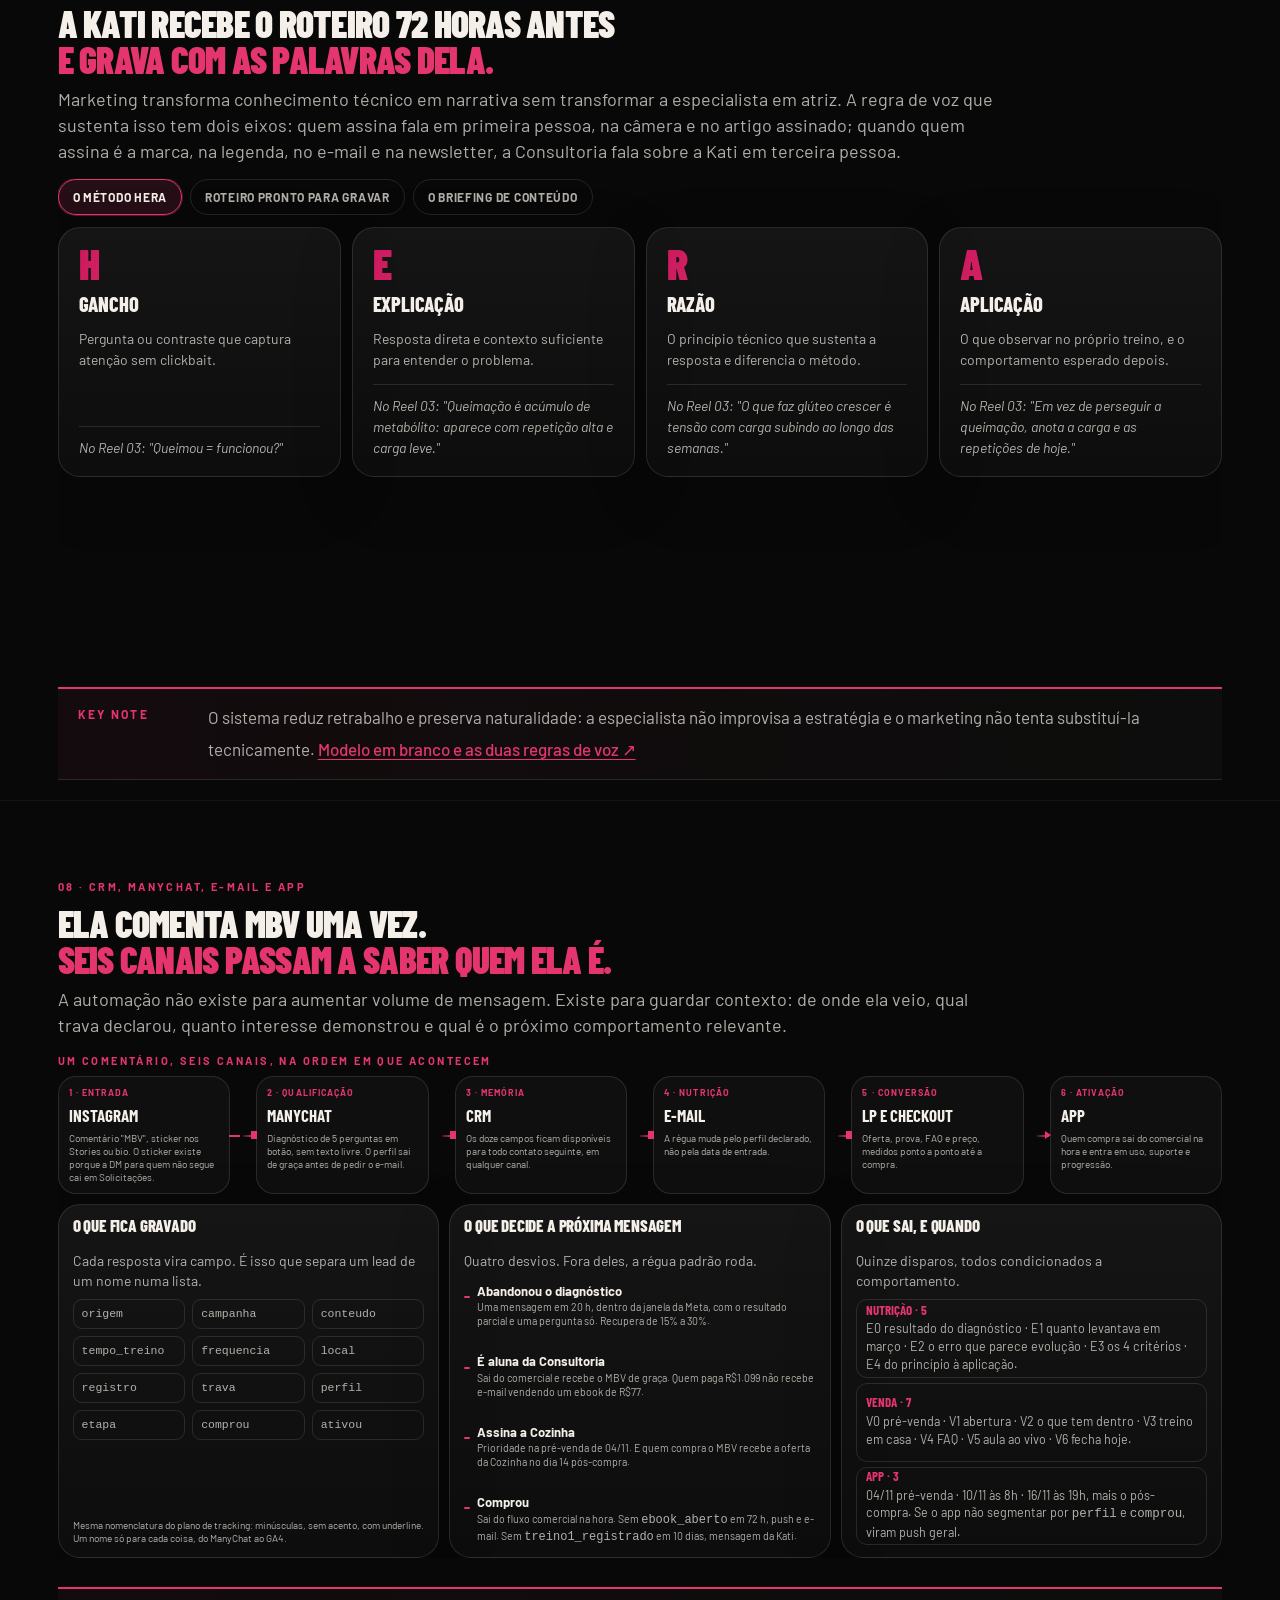
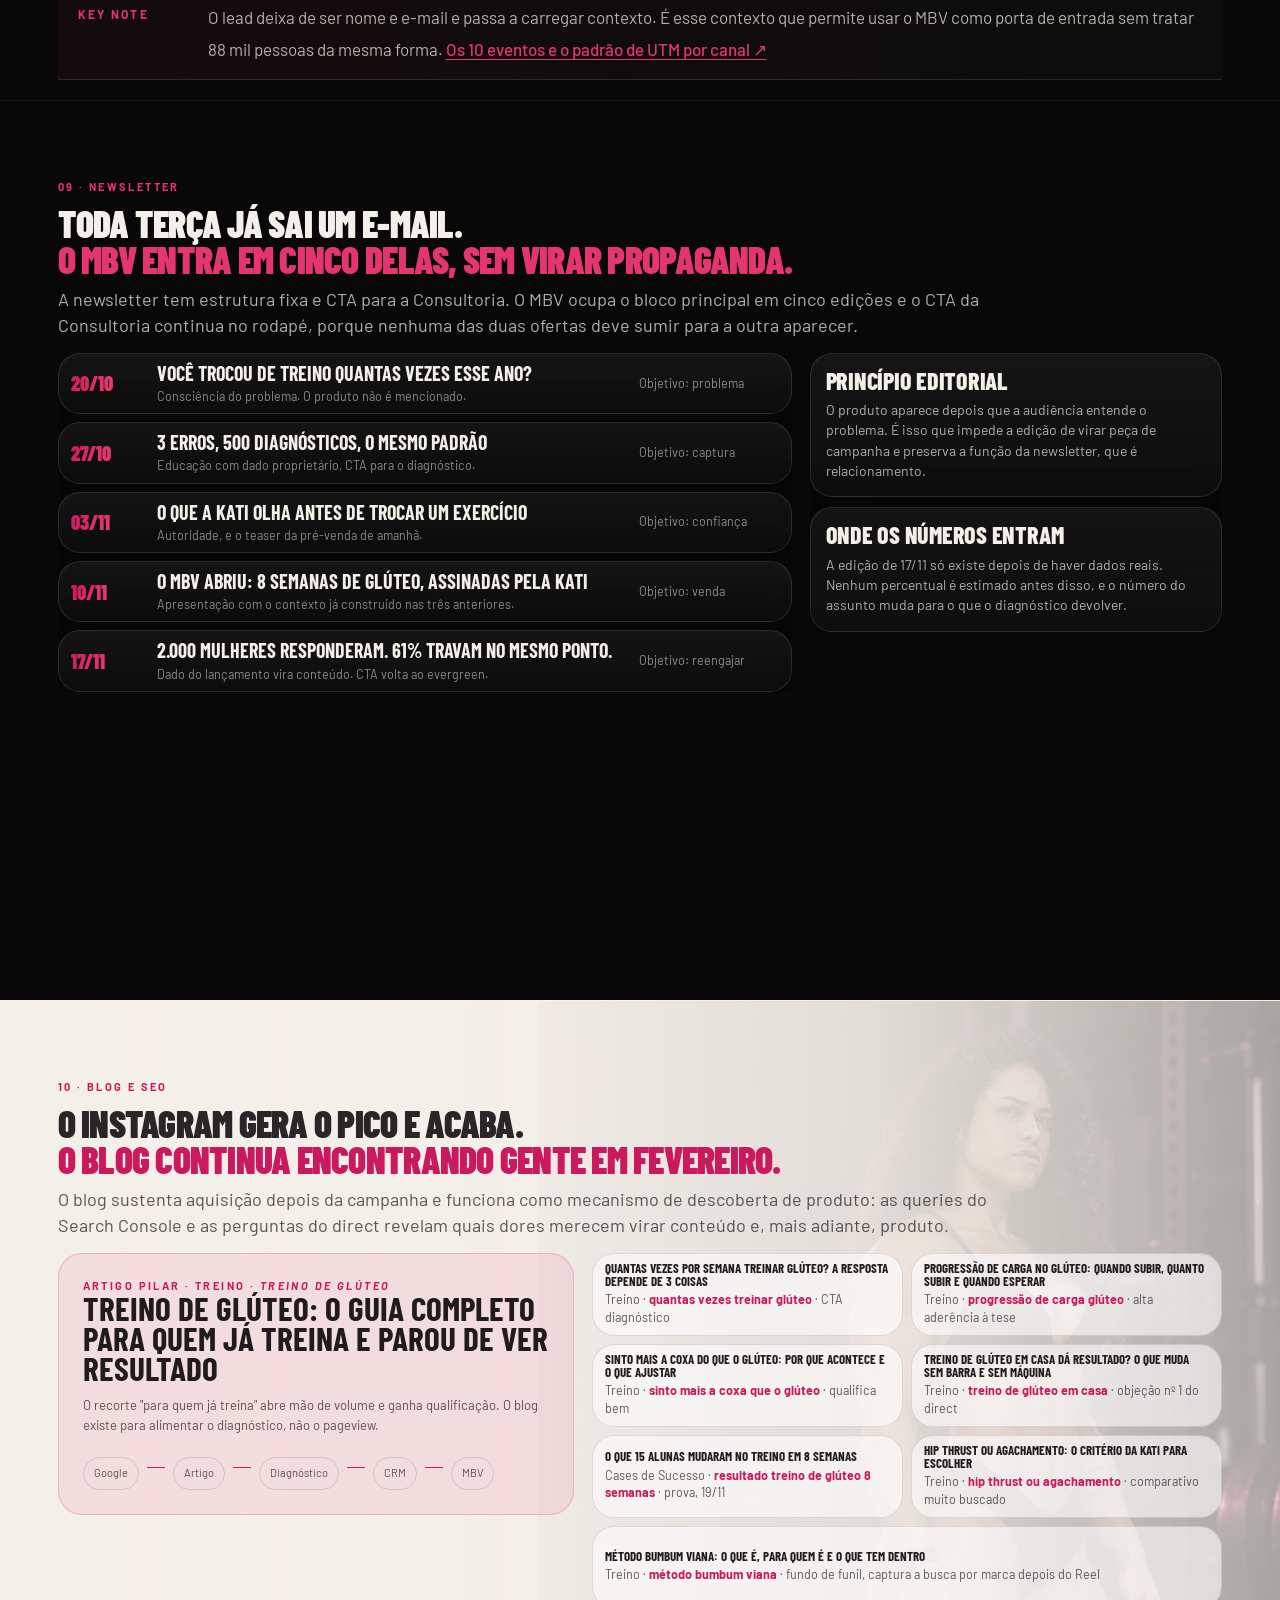
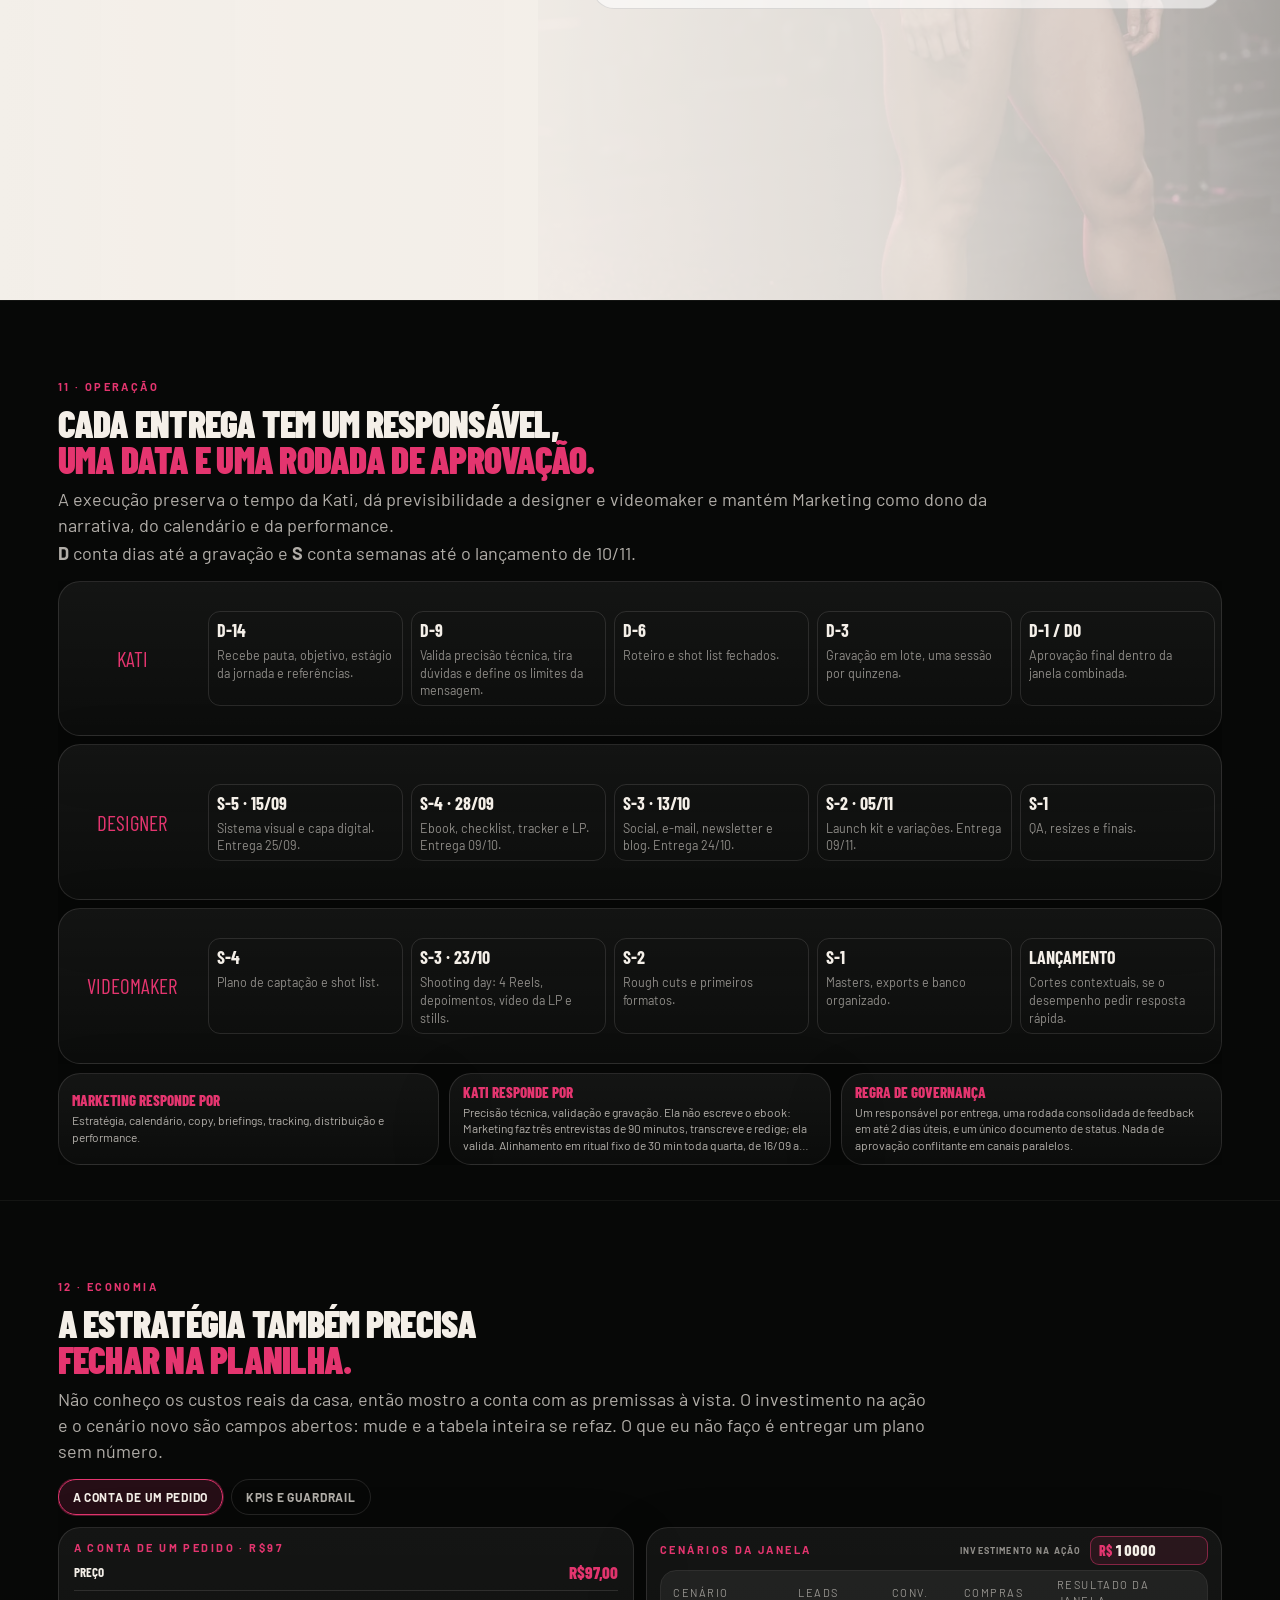
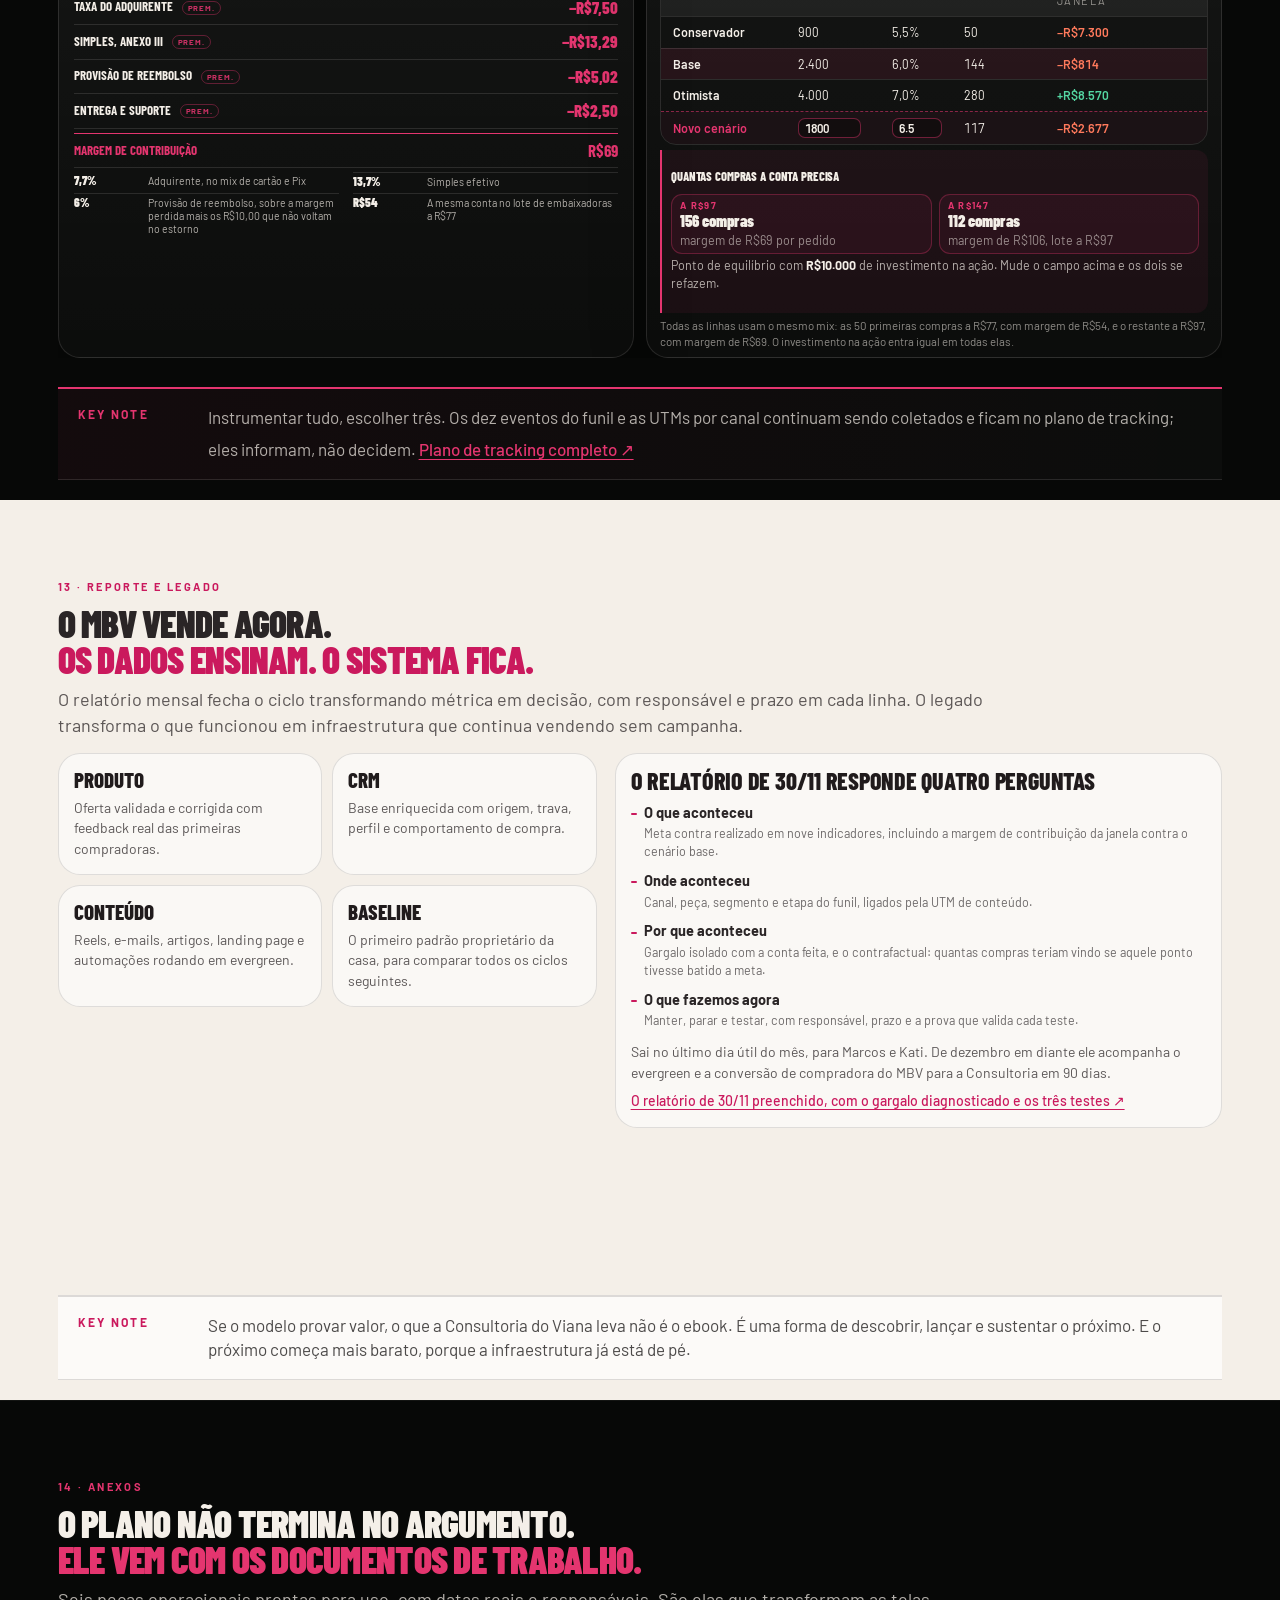
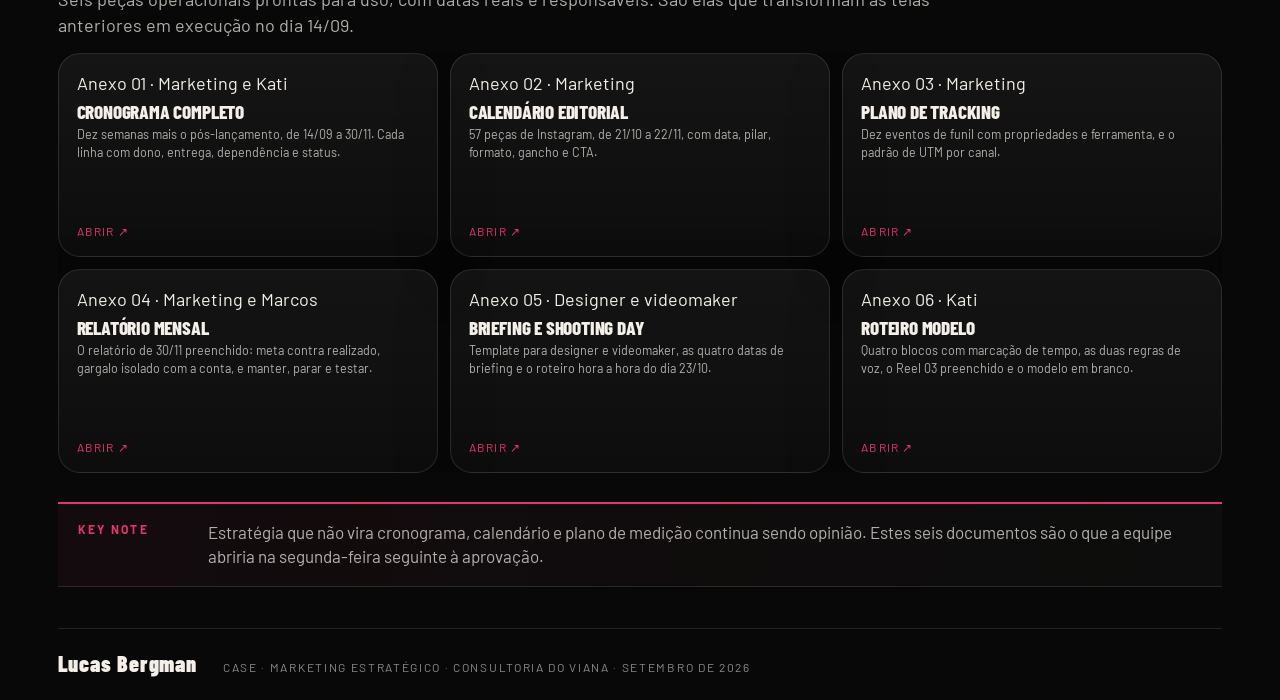
==== commit 2b1e97c0: "A meta do card do Marcos cabe em uma linha A causa nao era falta de largura. O li da lista e uma gra" ====
--- a/index.html
+++ b/index.html
@@ -357,7 +357,7 @@
   <div class="wrap">
     <div class="intro"><p class="eyebrow">05 · A audiência que já existe</p><h2><span>O lançamento não parte do zero.</span><span class="pink">Parte de 307 mil seguidores e da base que já paga.</span></h2><p class="sub">O maior ativo de aquisição não é a conta da marca, é o perfil do Marcos. E a especialista que assina o produto tem 111 seguidores. Transferir confiança de um para o outro é o problema mais difícil do lançamento, e precisa ter plano, data e meta.</p></div>
     <div class="content content-stack"><div class="audience-grid">
-      <article class="glass aud aud--hi"><div class="aud-num">219 mil</div><b>@mvianara</b><span>2,5x maior que o da marca. Três aparições:</span><ul class="topicos"><li><b>21/10</b>Chancela da Kati</li><li><b>04/11</b>Stories de pré-venda</li><li><b>16/11</b>Últimas horas do carrinho</li><li><b>Meta</b>40% dos diagnósticos, via <code>canal_entrada</code></li></ul></article>
+      <article class="glass aud aud--hi"><div class="aud-num">219 mil</div><b>@mvianara</b><span>2,5x maior que o da marca. Três aparições:</span><ul class="topicos"><li><b>21/10</b>Chancela da Kati</li><li><b>04/11</b>Stories de pré-venda</li><li><b>16/11</b>Últimas horas do carrinho</li><li class="li-meta"><b>Meta</b><span>40% dos diagnósticos, via <code>canal_entrada</code></span></li></ul></article>
       <article class="glass aud"><div class="aud-num">88,1 mil</div><b>@consultoriadoviana</b><span>Onde a campanha roda todo dia.</span><ul class="topicos"><li><b>Feed</b>Um por dia útil, dois no lançamento</li><li><b>Gatilho</b>Comentário MBV, única entrada do ManyChat</li><li><b>Stories</b>Sticker de link todo dia</li><li><b>Resposta</b>Todo comentário em até 1 hora</li></ul></article>
       <article class="glass aud"><div class="aud-num">Base</div><b>Alunas da Consultoria</b><span>Podem receber o MBV de graça em 10/11. É proposta, não decisão.</span><ul class="topicos"><li><b>Custo</b>Marginal zero, protege o R$1.099</li><li><b>Prova</b>A única prova social com contexto real</li><li><b>Beta</b>Delas saem as 15 do beta</li><li><b>A confirmar</b>Tamanhos saem do CRM na semana 1</li></ul></article>
       <article class="glass aud aud--warn"><div class="aud-num">111</div><b>@katisantanacoach</b><span>O risco central do lançamento tem nome: a audiência não conhece a Kati.</span><ul class="topicos"><li><b>Hipótese</b>Confiança emprestada do Marcos e da marca</li><li><b>Meta</b>3.000 seguidores no perfil dela até 30/11</li><li><b>Como testar</b>Seguidores dela por aparição do Marcos</li></ul></article>
--- a/case.css
+++ b/case.css
@@ -3790,3 +3790,28 @@
   .lt-gate-marcos li>b{font-size:12.5px}
   .lt-gate-marcos li{padding:2px 0;gap:9px}
 }
+
+/* A meta do card do Marcos quebrava em duas linhas por 9px: o chip do nome do
+   campo e monoespacado e renderiza mais largo que o texto ao lado no mesmo
+   tamanho. Ele encolhe, e a linha fecha inteira. */
+/* O li e uma grade. O chip do nome do campo era filho direto dele, virava
+   item de grade proprio e caia na linha seguinte, por mais larga que fosse
+   a caixa. Agora texto e chip vao num span, que e um item so. */
+#s06 .aud .topicos li>span{display:block;min-width:0}
+#s06 .aud .topicos code{font-size:10.5px;padding:1px 4px;letter-spacing:-.01em}
+/* a trilha do rotulo nos cards de audiencia era mais larga que o rotulo mais
+   longo, "Como testar", que mede 65px. Fixa em 68 e devolve o resto ao texto,
+   sem perder o alinhamento entre as linhas */
+#s06 .aud .topicos li{grid-template-columns:68px minmax(0,1fr);gap:8px}
+/* a linha da meta e a unica com chip de campo. O rotulo dela dispensa a
+   trilha fixa de 68px, que existe para alinhar as datas: com trilha automatica
+   sobram 43px, que e o que falta para o chip ficar na mesma linha */
+#s06 .aud .topicos li.li-meta{grid-template-columns:auto minmax(0,1fr);gap:7px}
+#s06 .aud .topicos li.li-meta code{font-size:10px;padding:1px 4px}
+@media(min-width:1101px) and (max-width:1340px){
+  #s06 .aud{padding:8px 10px!important}
+  #s06 .aud .topicos li.li-meta code{font-size:9px;padding:1px 3px}
+  #s06 .aud .topicos li.li-meta>span{letter-spacing:-.012em}
+  #s06 .aud .topicos li.li-meta{gap:6px}
+}
+@media(min-width:1101px) and (max-height:800px){ #s06 .aud{padding:8px 10px!important} #s06 .aud .topicos{gap:1px} }
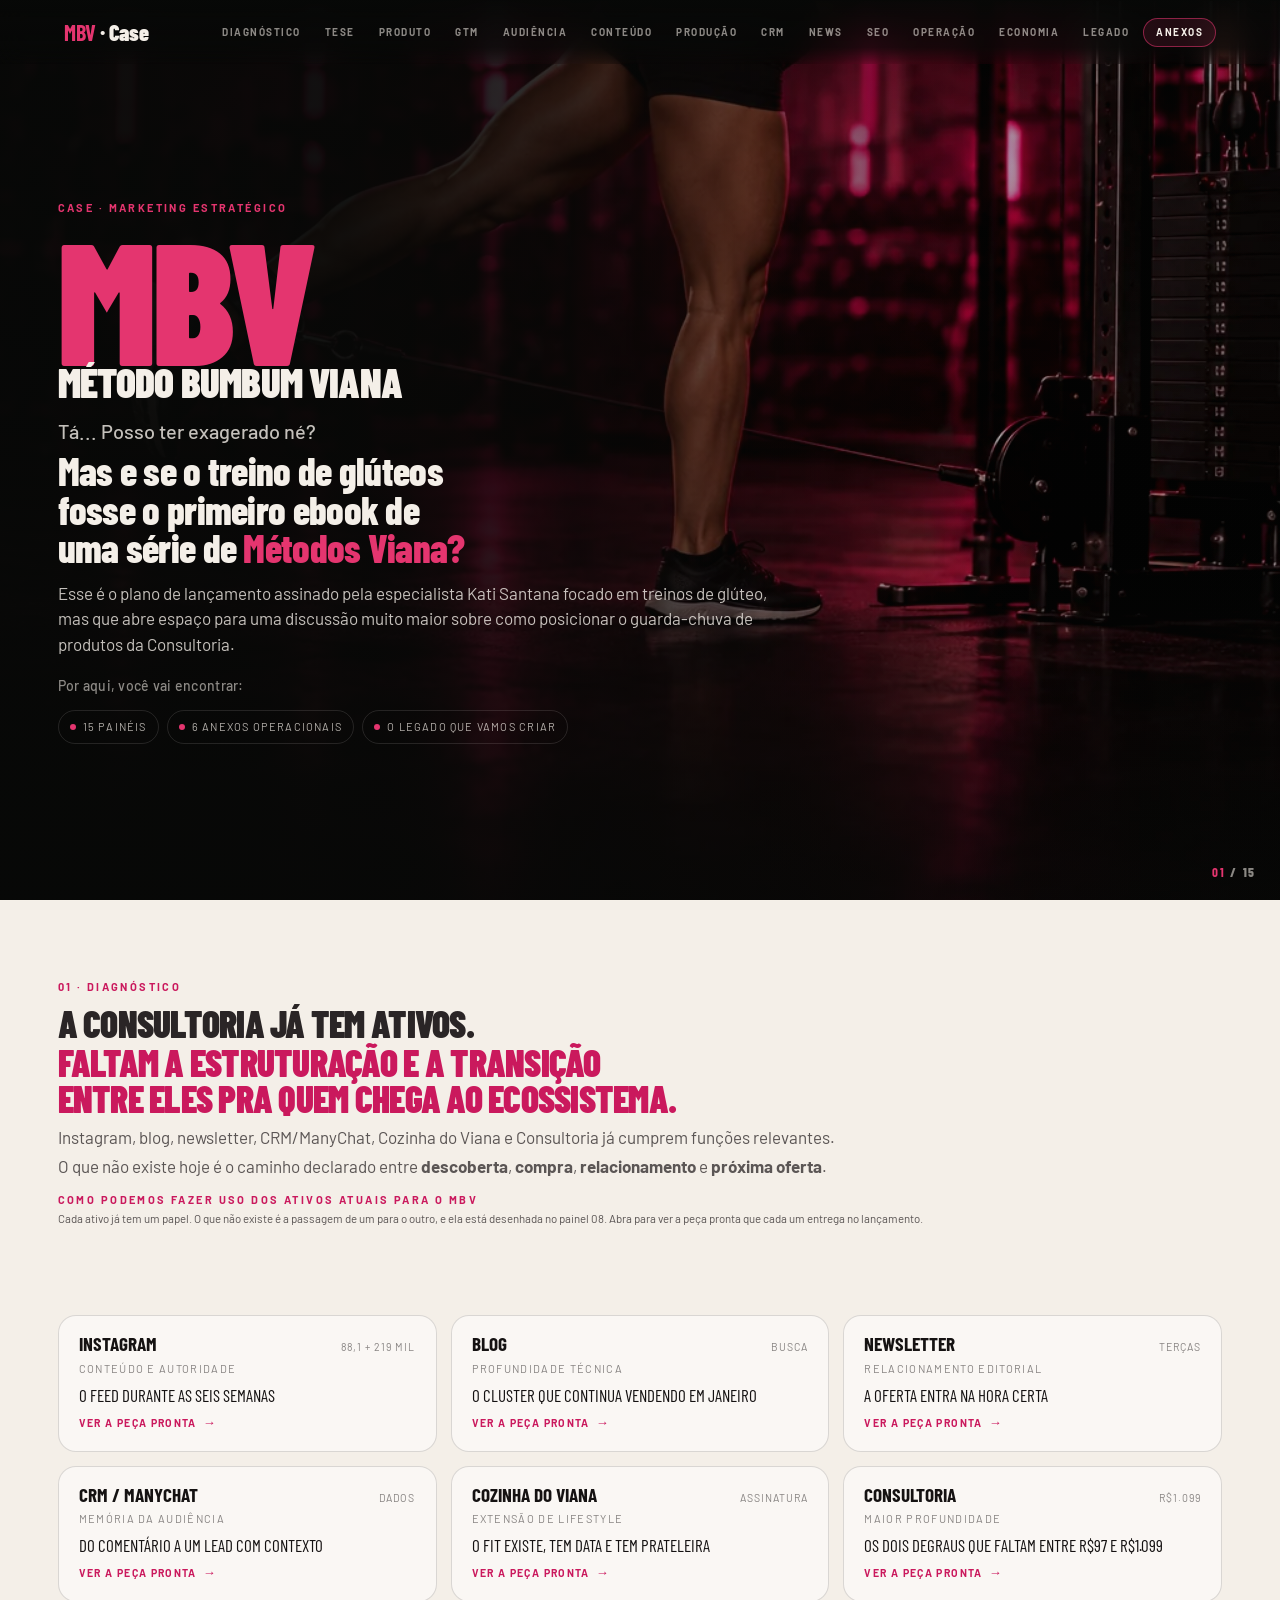
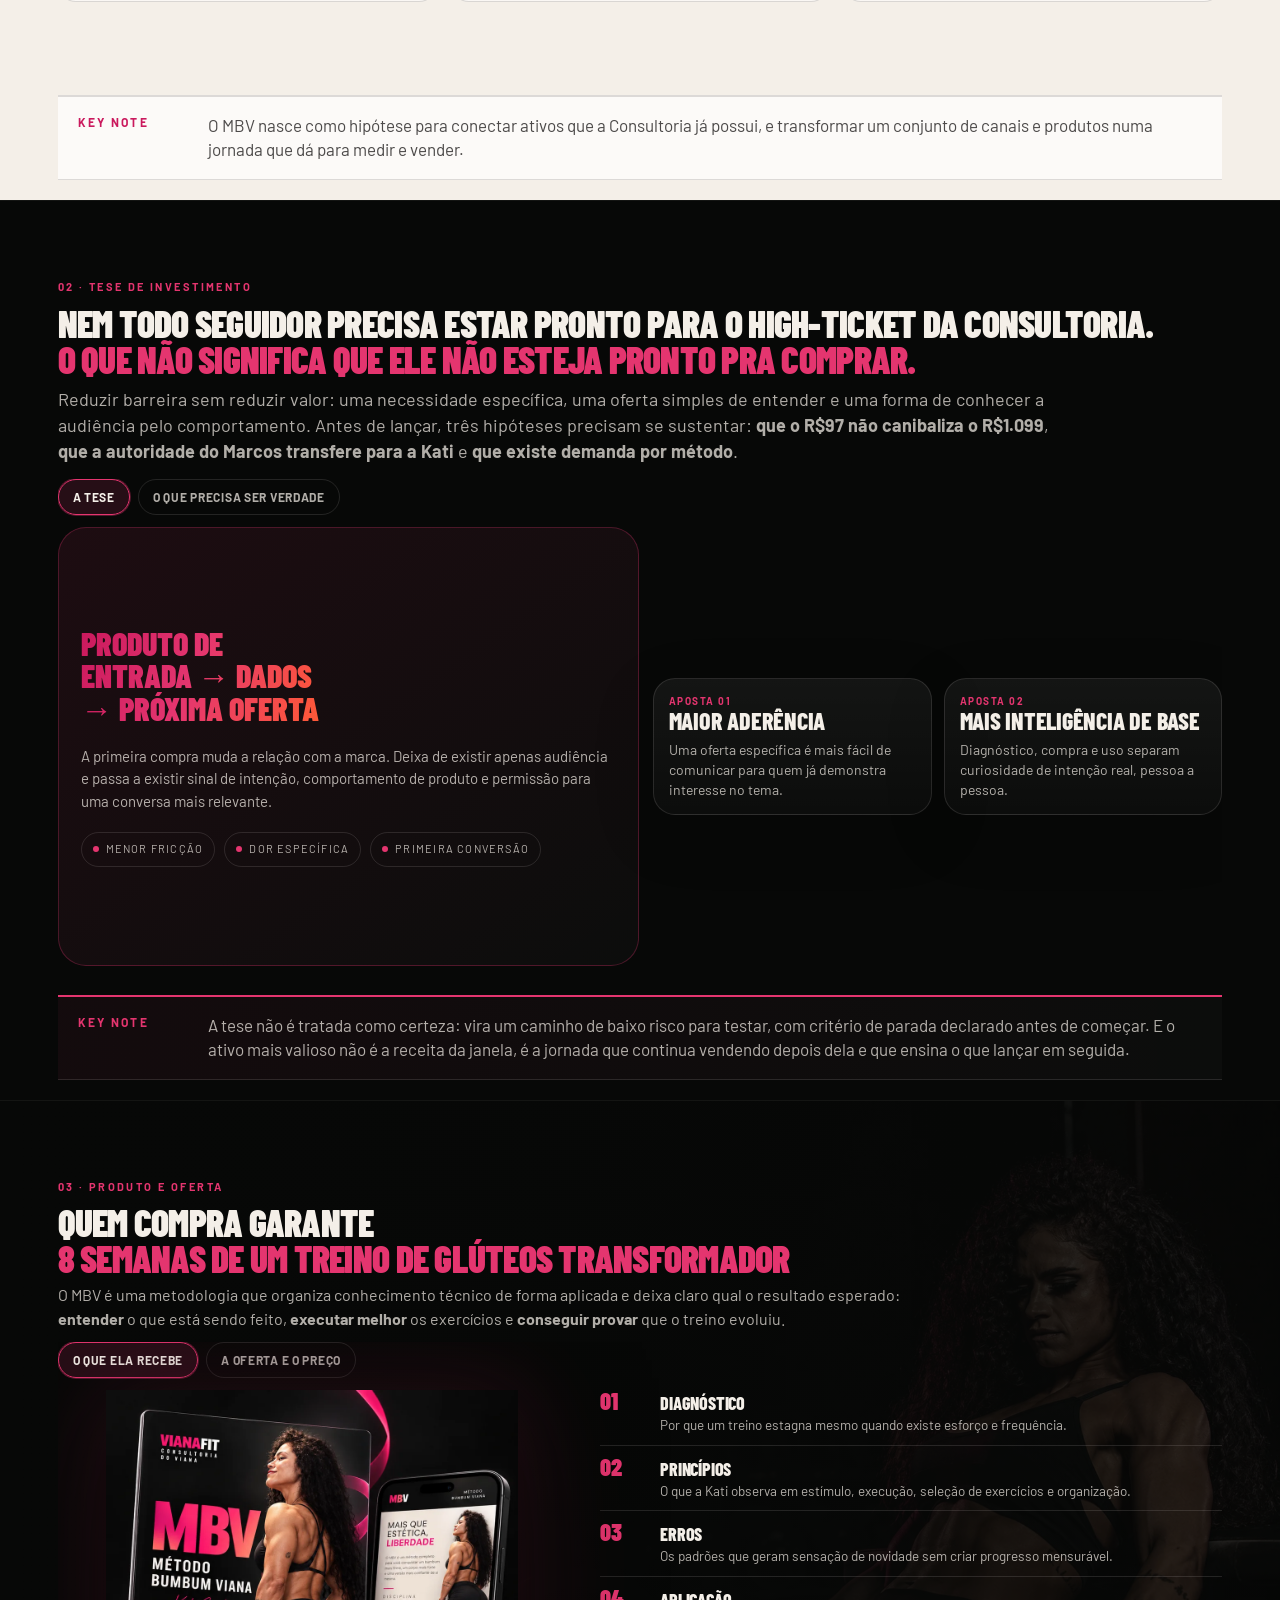
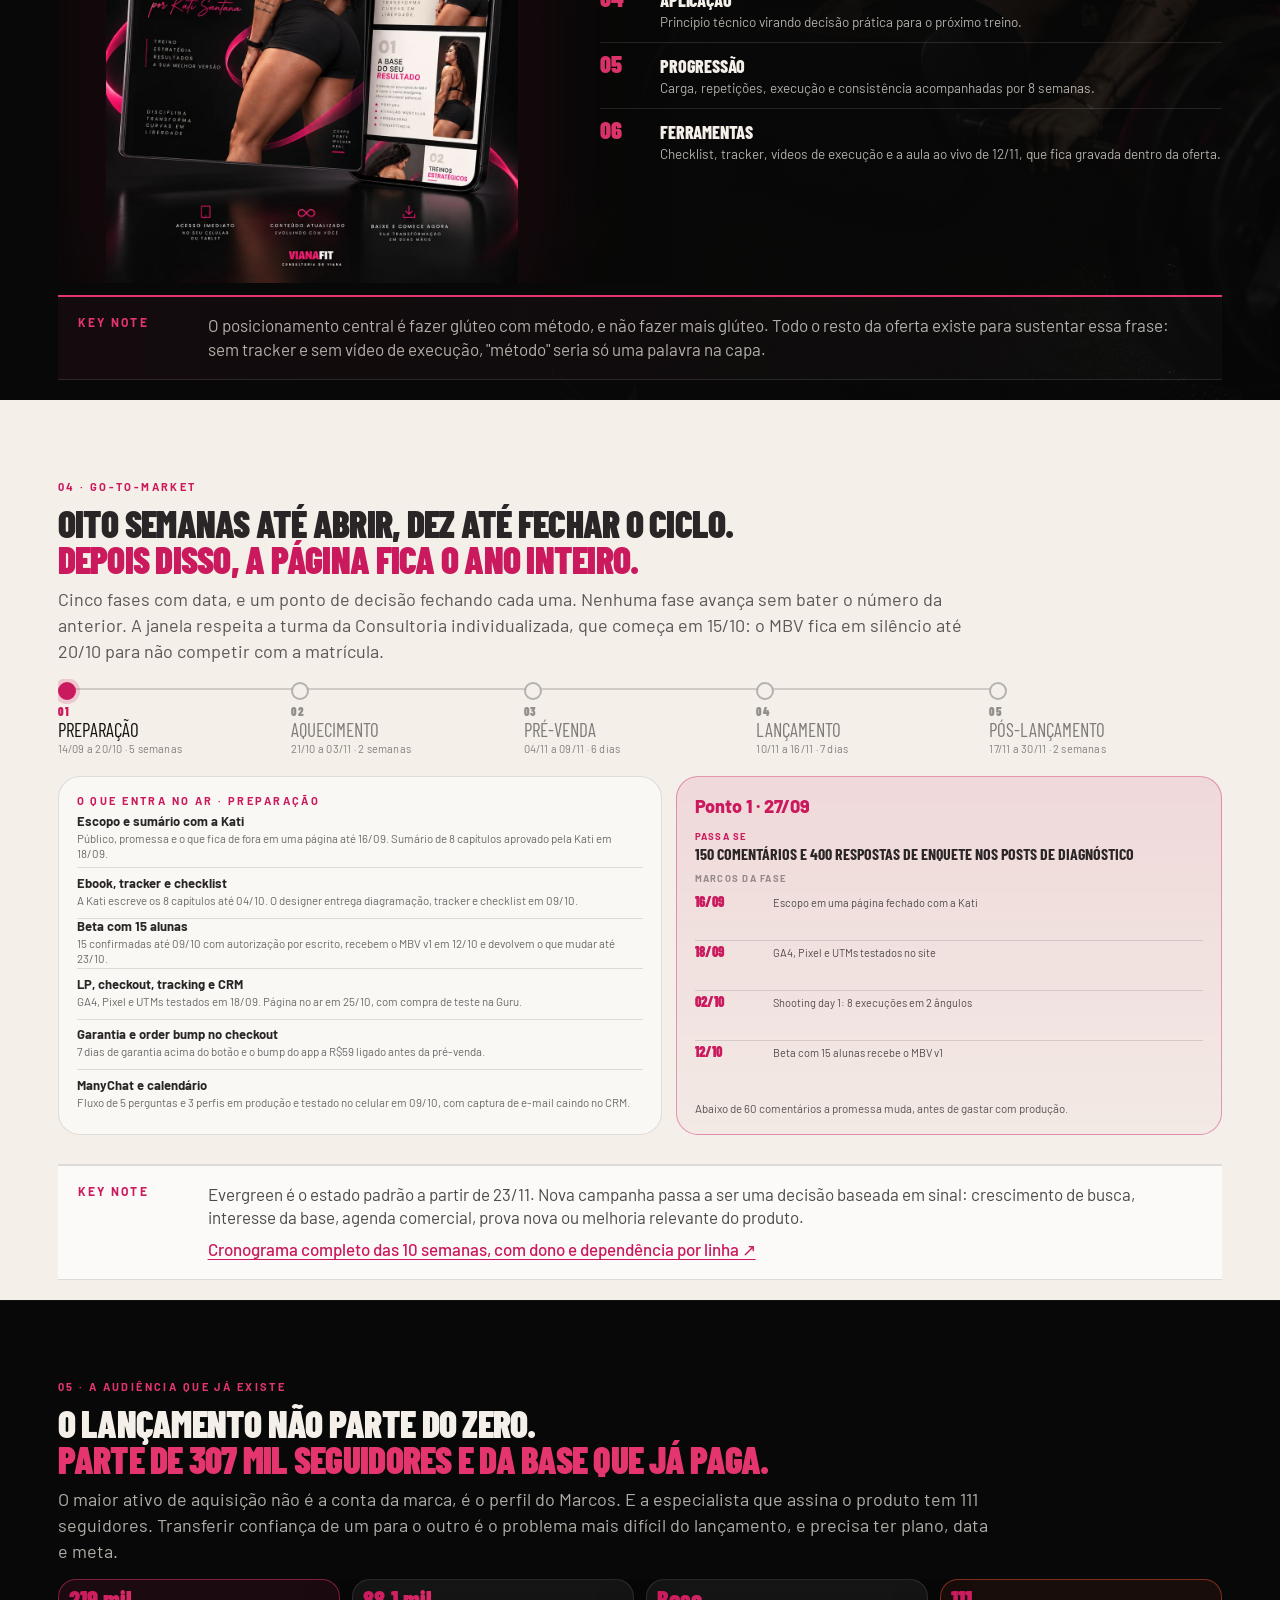
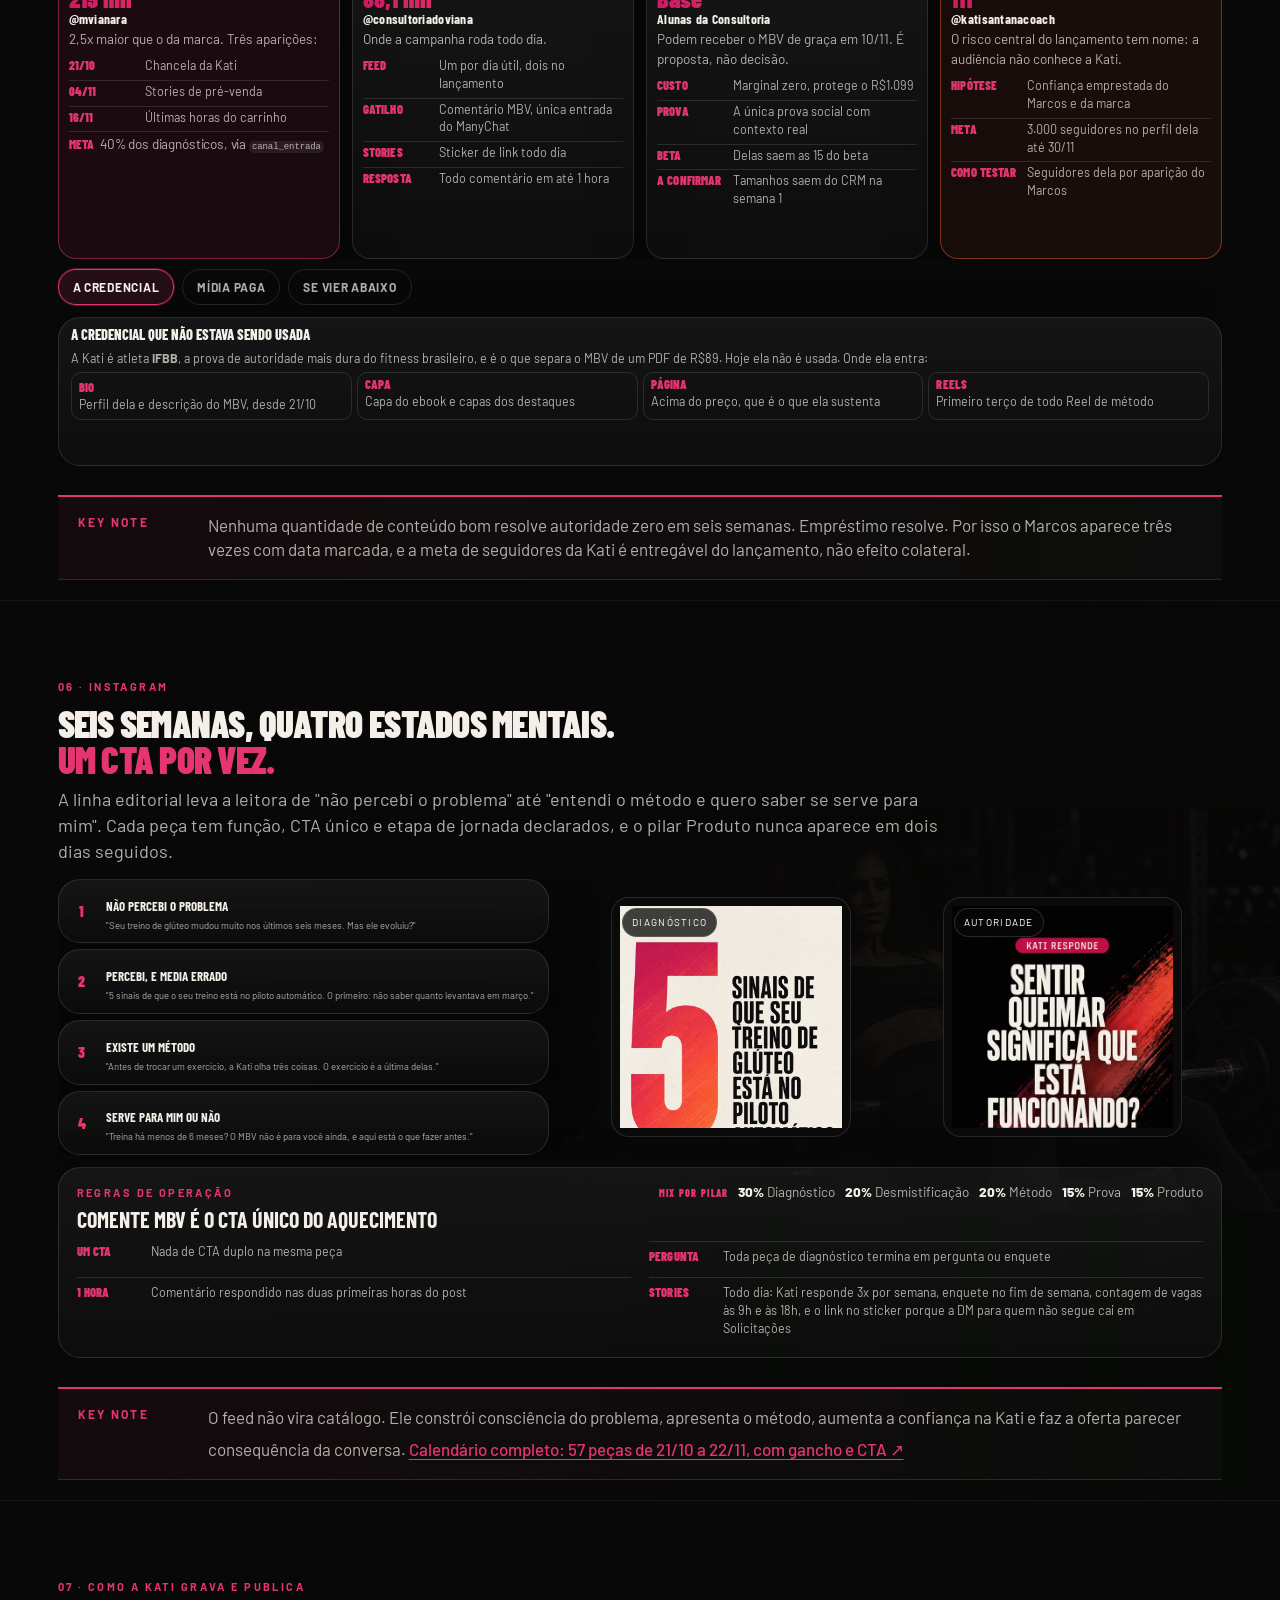
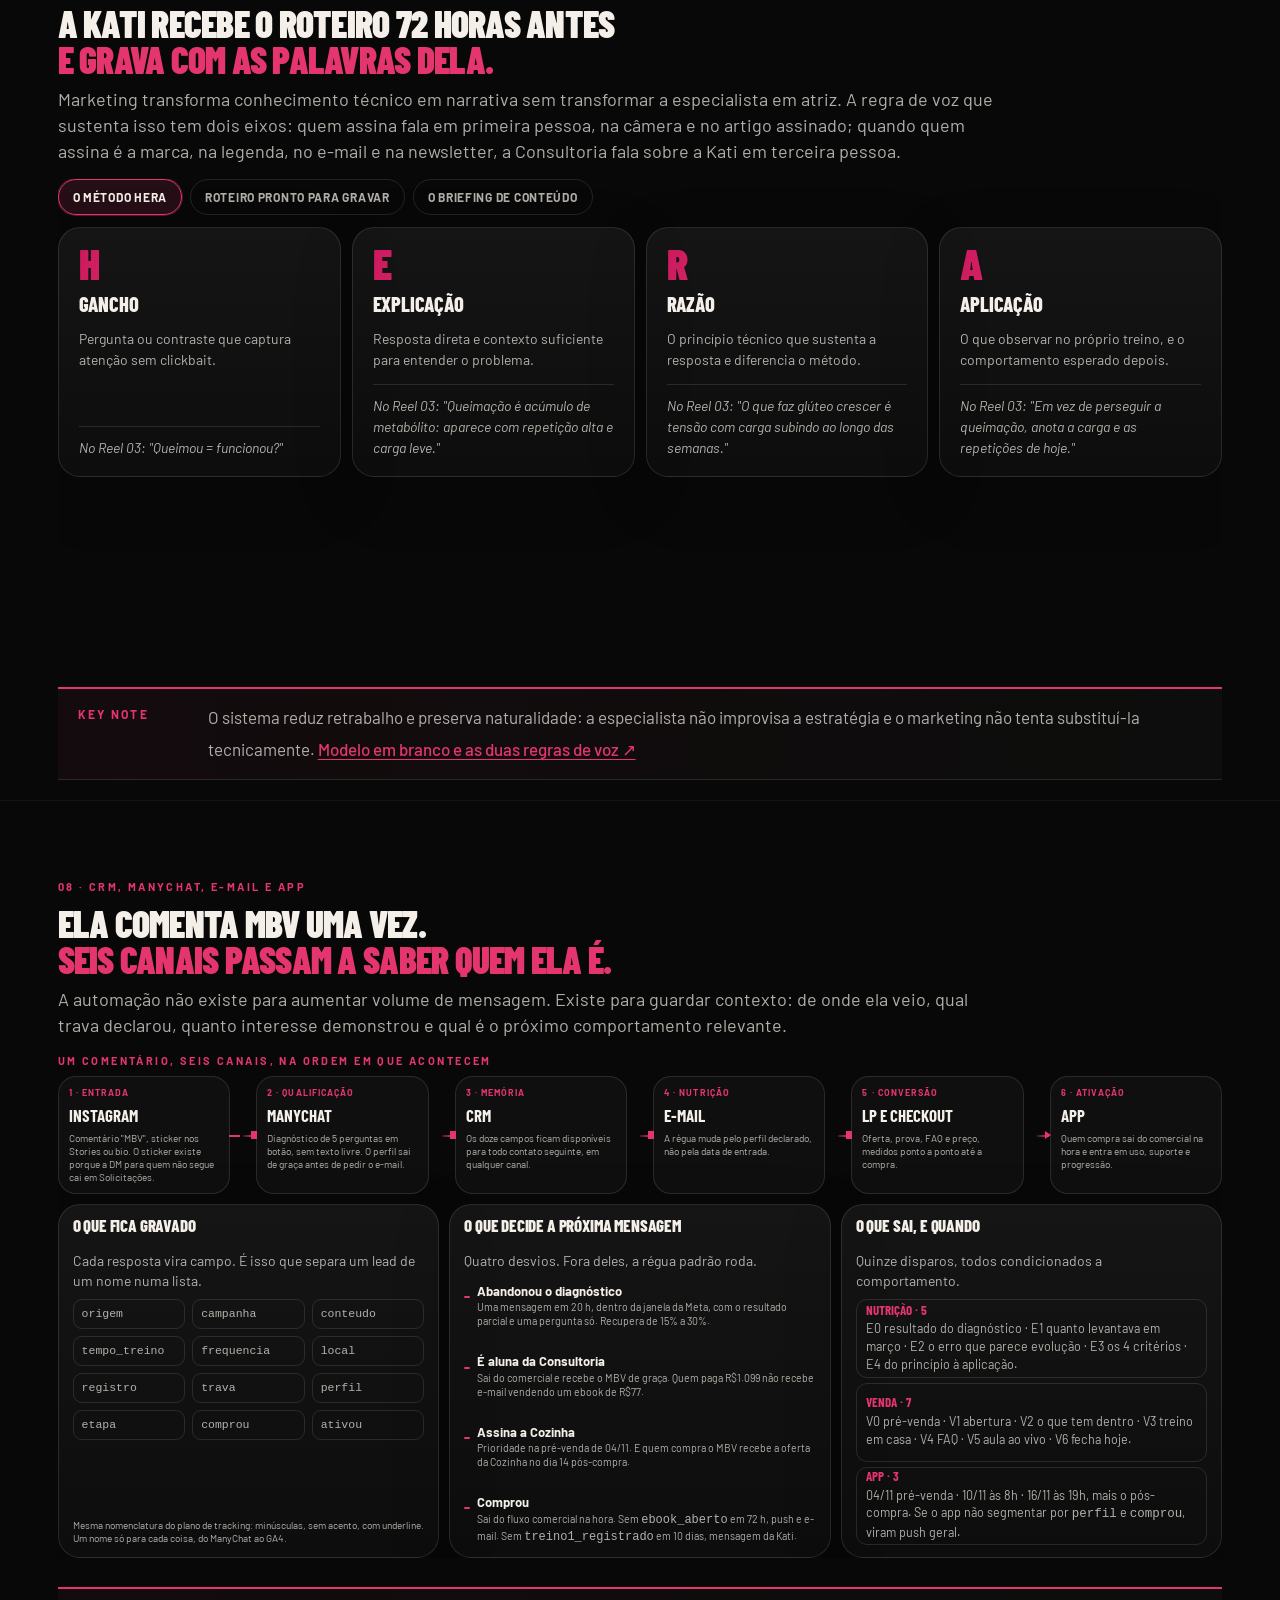
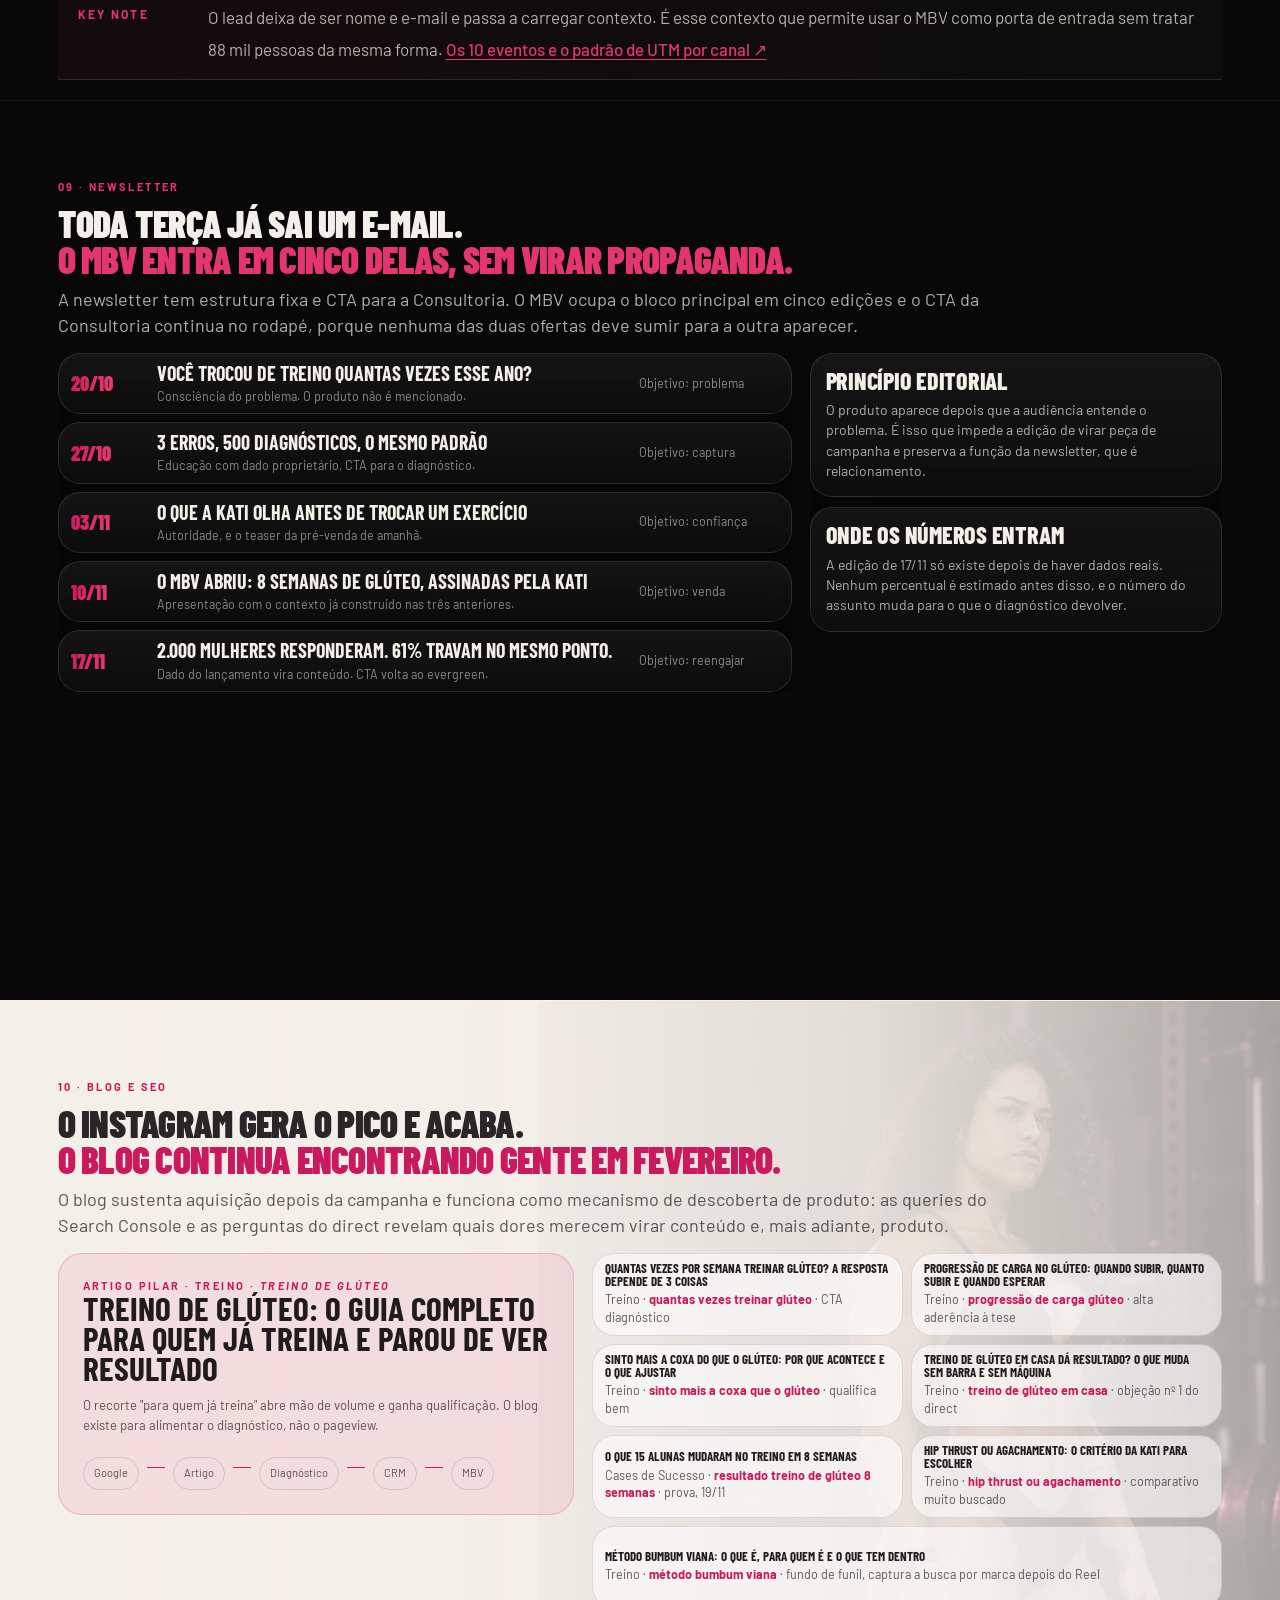
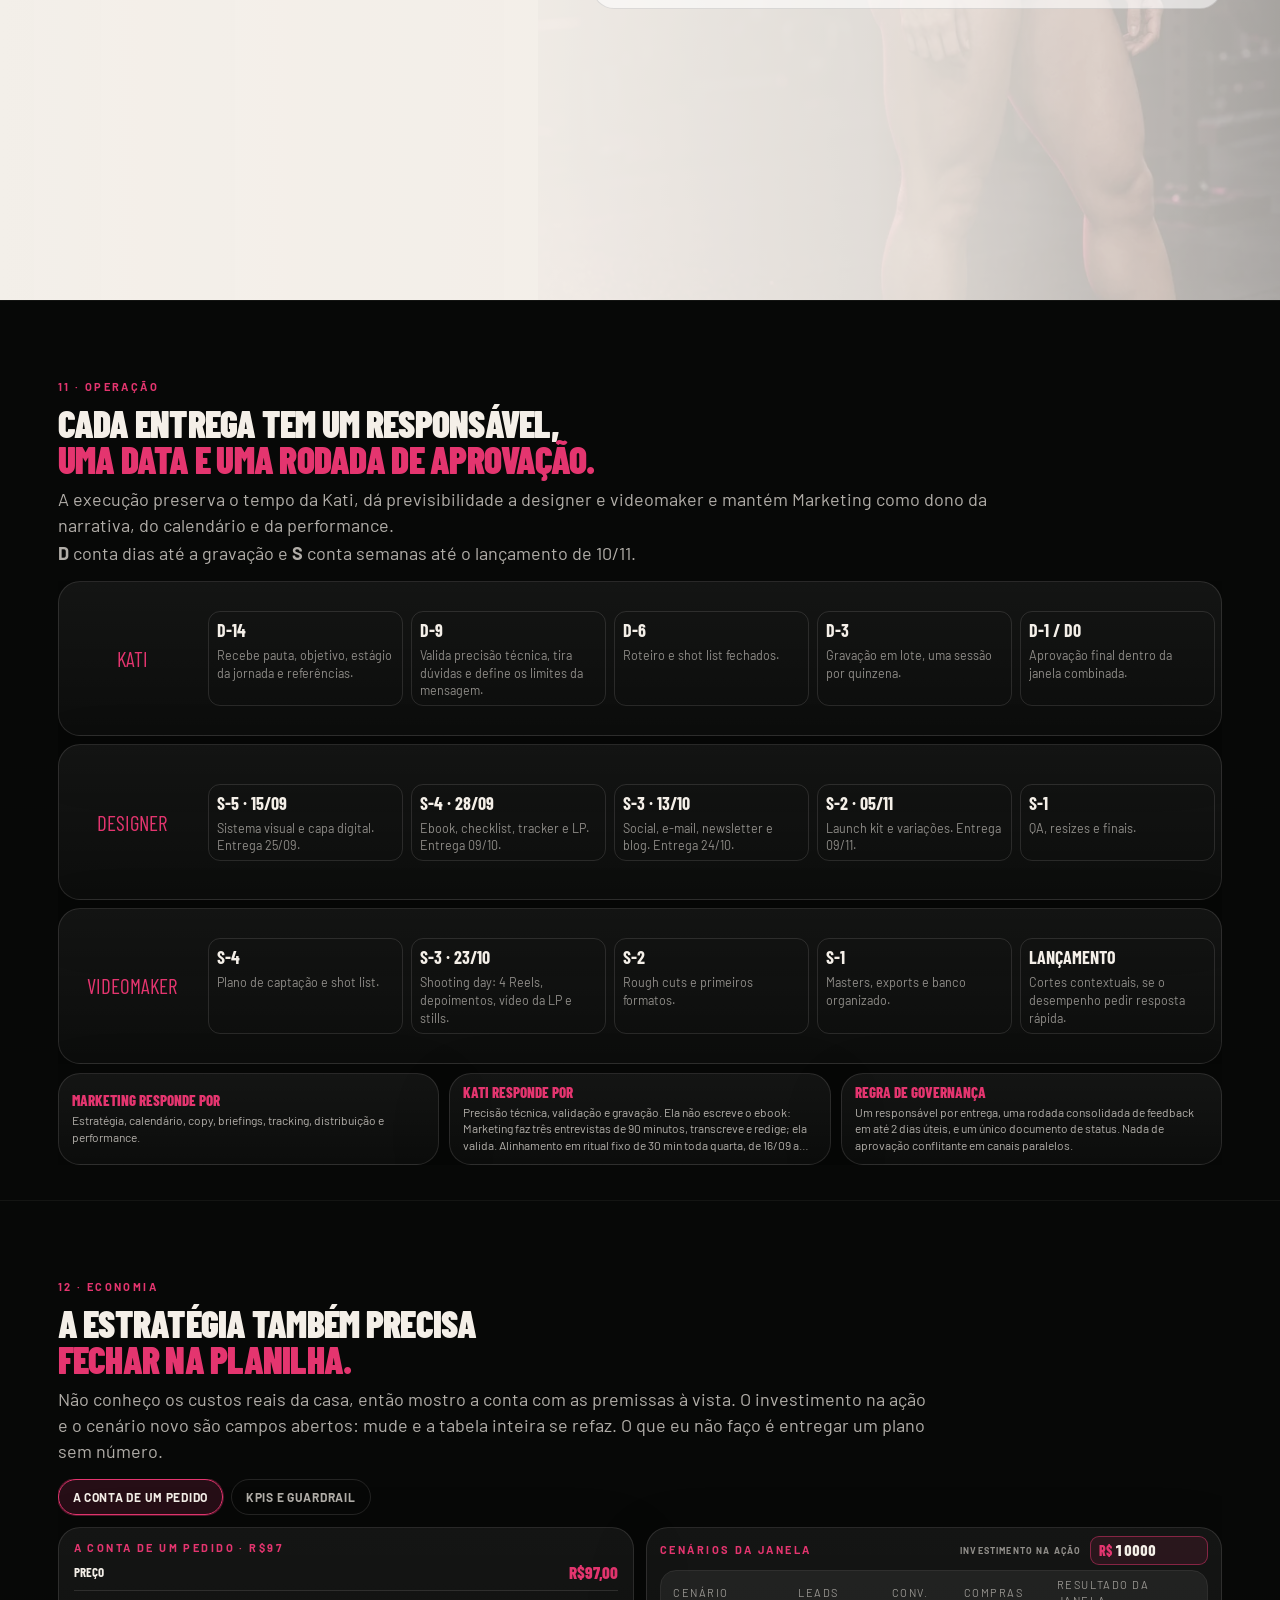
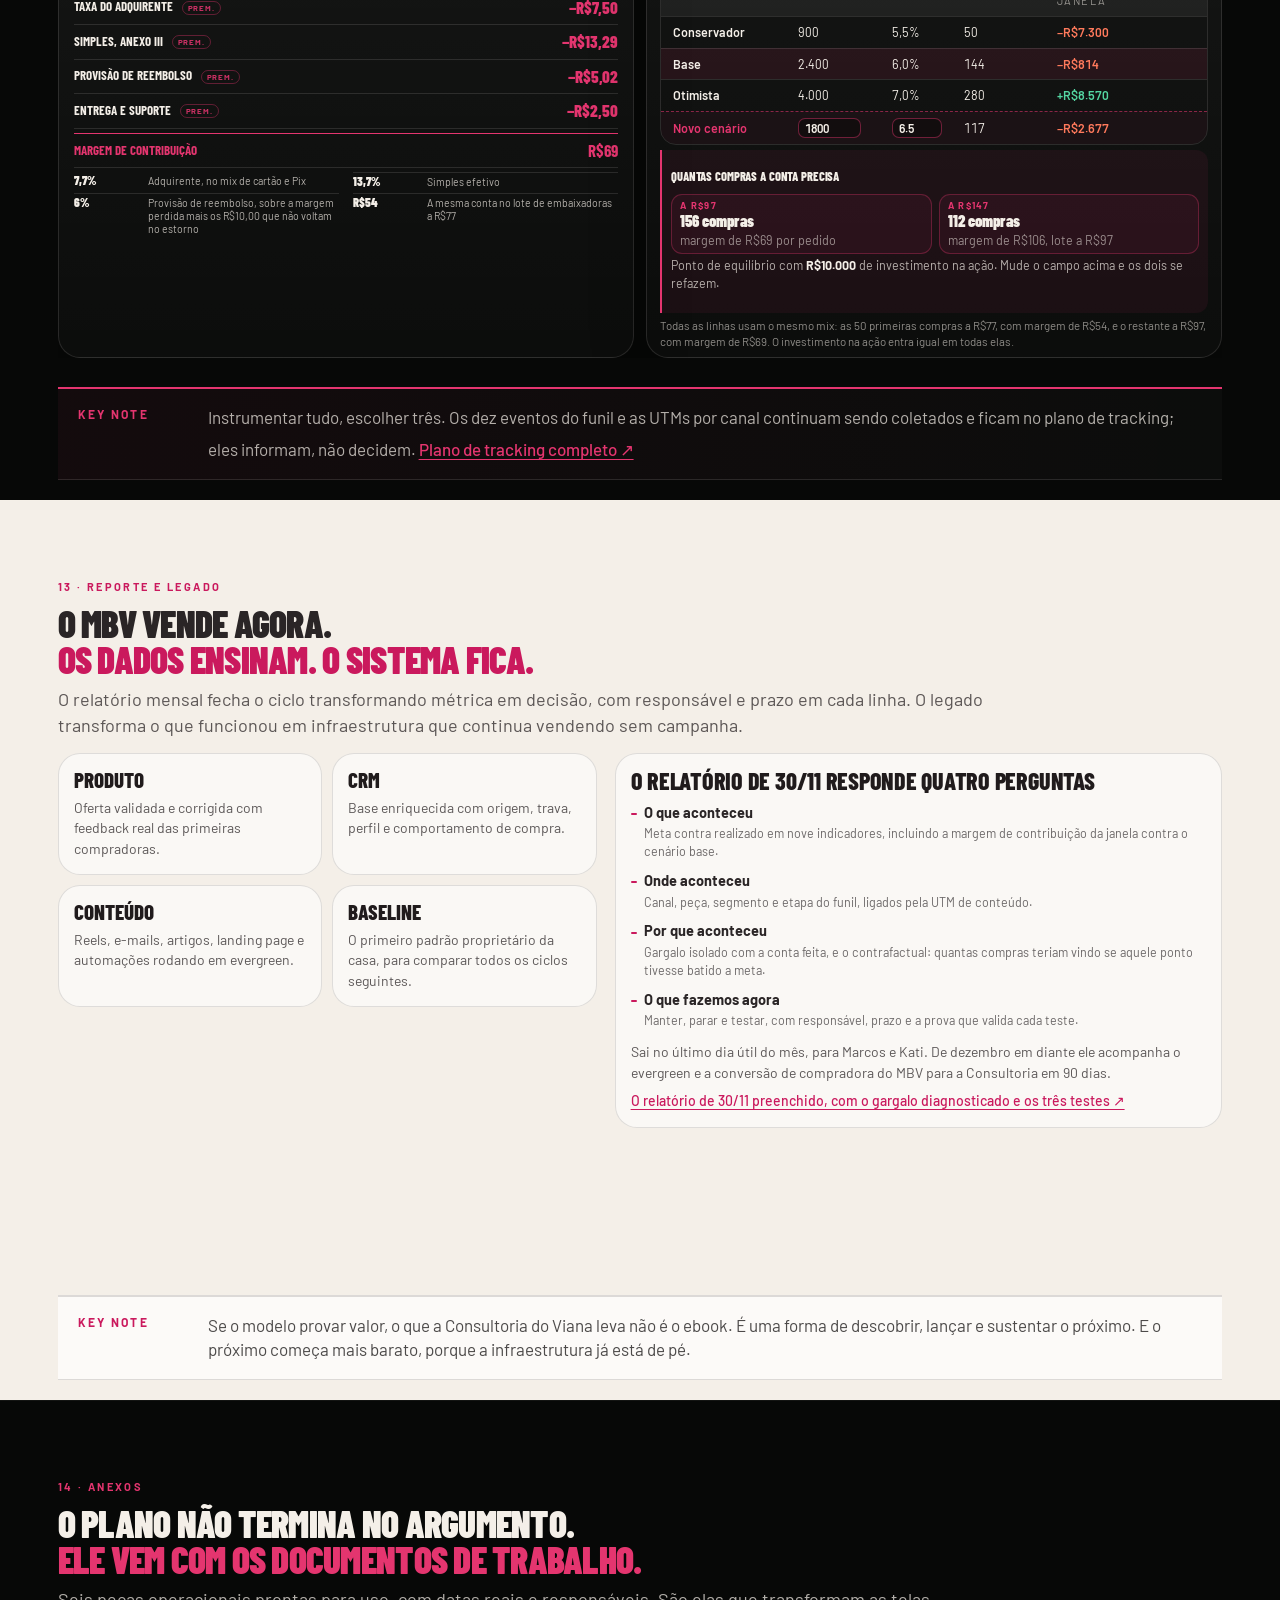
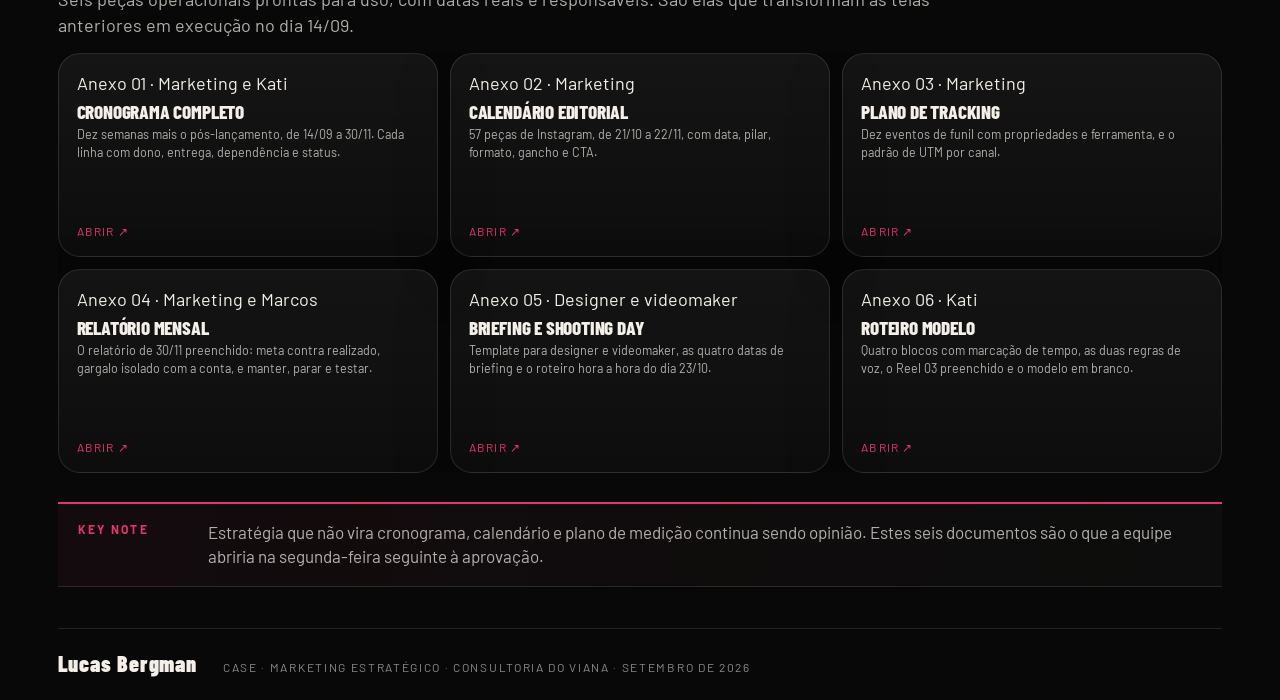
==== commit b3410352: "Arte nova do ebook no painel 03 mbv/Ebook.png entra no lugar da anterior em img/mbv/mockup-digital.w" ====
--- a/index.html
+++ b/index.html
@@ -169,7 +169,7 @@
 
       <div class="camada is-active" data-camada="produto"><div class="vitrine">
         <figure class="vitrine-peca">
-          <img src="img/mbv/mockup-digital.webp" width="1000" height="1250" alt="A capa do MBV em um tablet e o método aberto em um smartphone" loading="lazy" decoding="async">
+          <img src="img/mbv/mockup-digital.webp" width="1000" height="1200" alt="A capa do MBV em um tablet e o método aberto em um smartphone" loading="lazy" decoding="async">
         </figure>
         <div class="vitrine-info">
           <ol class="entrega-lista">
